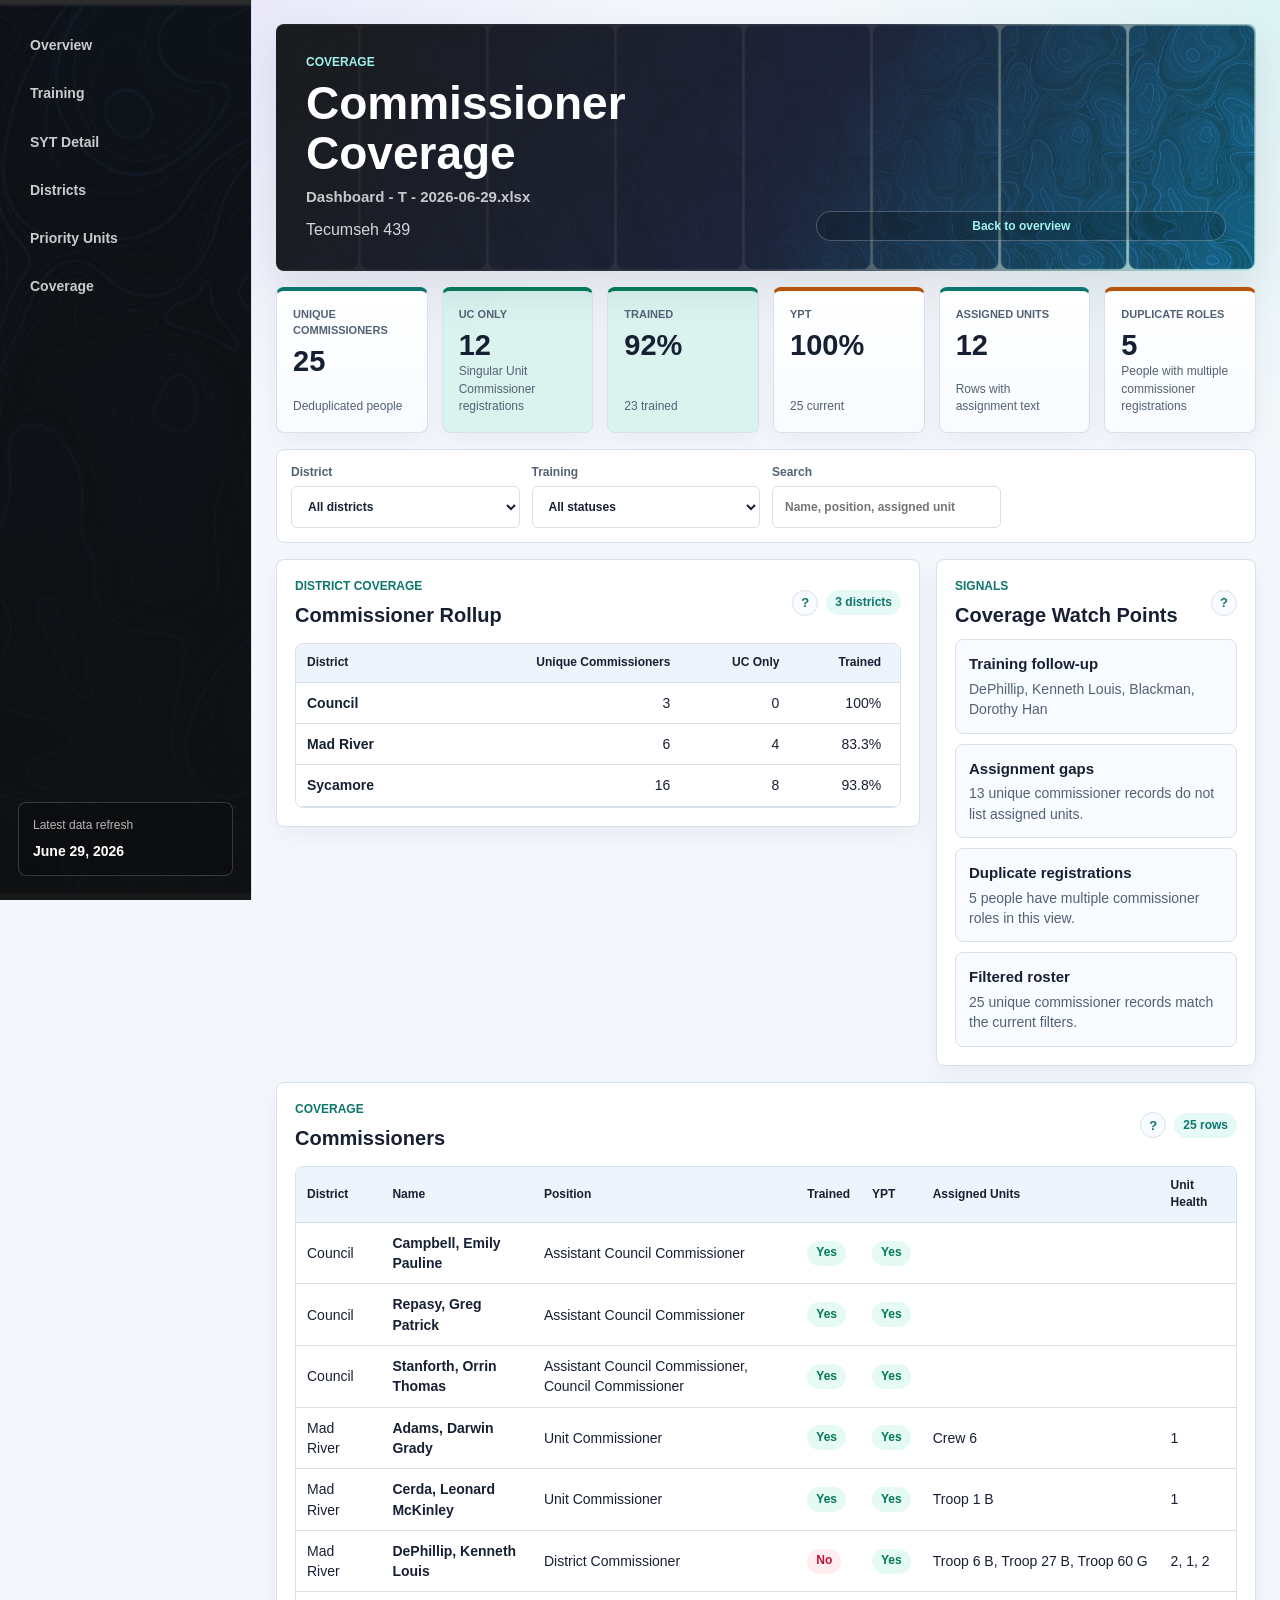
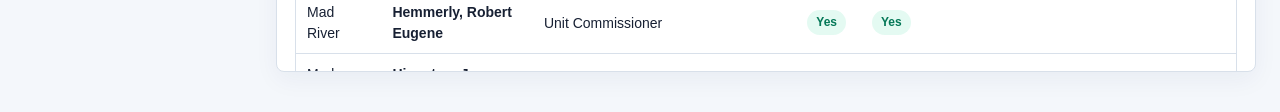
==== commissioners.html @ 86b10237 "Publish Tecumseh 439 dashboard snapshot" ====
<!doctype html>
<html lang="en">
<head>
  <meta charset="utf-8">
  <meta name="viewport" content="width=device-width, initial-scale=1">
  <title>Tecumseh 439 - Commissioner Coverage</title>
  <link rel="stylesheet" href="assets/dashboard.css">
</head>
<body>
  <div class="app-shell">
    <aside class="sidebar" aria-label="Council detail navigation">
      <nav>
        <a href="index.html">Overview</a>
        <a href="training.html">Training</a>
        <a href="syt.html">SYT Detail</a>
        <a href="membership.html">Districts</a>
        <a href="unit-metrics.html">Priority Units</a>
        <a href="commissioners.html">Coverage</a>
      </nav>
      <div class="sidebar-note">
        <span>Latest data refresh</span>
        <strong>June 29, 2026</strong>
      </div>
    </aside>
    <main>
      <header class="hero">
        <div>
          <p class="eyebrow">Coverage</p>
          <h1>Commissioner Coverage <span class="title-data-date">Dashboard - T - 2026-06-29.xlsx</span></h1>
          <p class="lede">Tecumseh 439</p>
        </div>
        <div class="hero-actions">
          <a class="detail-link hero-link" href="index.html">Back to overview</a>
        </div>
      </header>
      
      <section class="kpi-grid" id="coverageKpis" aria-label="Commissioner coverage metrics"></section>
      <section class="detail-toolbar" aria-label="Commissioner filters">
        <label class="control"><span>District</span><select id="districtSelect"></select></label>
        <label class="control"><span>Training</span><select id="trainedSelect"><option value="">All statuses</option><option value="yes">Trained</option><option value="no">Not trained</option></select></label>
        <label class="control search"><span>Search</span><input id="searchInput" type="search" placeholder="Name, position, assigned unit" autocomplete="off" autocapitalize="none" spellcheck="false"></label>
      </section>
      <section class="dashboard-grid">
        <section class="panel wide"><div class="panel-head"><div><p class="section-kicker">District coverage</p><h2>Commissioner Rollup</h2></div><div class="panel-actions"><span class="help-tip" tabindex="0" aria-label="Rollup groups deduplicated commissioner people by district. UC Only counts people registered only as Unit Commissioners, excluding ADC/DC or other duplicate-role registrations."><span aria-hidden="true">?</span><span class="help-bubble">Rollup groups deduplicated commissioner people by district. UC Only counts people registered only as Unit Commissioners, excluding ADC/DC or other duplicate-role registrations.</span></span><span class="count-pill" id="districtCount"></span></div></div><div class="table-wrap short"><table><thead><tr><th>District</th><th class="num">Unique Commissioners</th><th class="num">UC Only</th><th class="num">Trained</th><th class="num">YPT</th><th class="num">Assigned Units Listed</th></tr></thead><tbody id="rollupRows"></tbody></table></div></section>
        <section class="panel"><div class="panel-head compact"><div><p class="section-kicker">Signals</p><h2>Coverage Watch Points</h2></div><div class="panel-actions"><span class="help-tip" tabindex="0" aria-label="Highlights commissioner training and assignment gaps in the filtered coverage roster."><span aria-hidden="true">?</span><span class="help-bubble">Highlights commissioner training and assignment gaps in the filtered coverage roster.</span></span></div></div><div class="signal-list" id="signals"></div></section>
      </section>
      <section class="panel detail-table"><div class="panel-head"><div><p class="section-kicker">Coverage</p><h2>Commissioners</h2></div><div class="panel-actions"><span class="help-tip" tabindex="0" aria-label="Detail roster for commissioner coverage. Each row is one unique person; multiple commissioner registrations are combined into the Position field and flagged in Duplicate Roles."><span aria-hidden="true">?</span><span class="help-bubble">Detail roster for commissioner coverage. Each row is one unique person; multiple commissioner registrations are combined into the Position field and flagged in Duplicate Roles.</span></span><span class="count-pill" id="rowCount"></span></div></div><div class="table-wrap"><table><thead><tr><th>District</th><th>Name</th><th>Position</th><th>Trained</th><th>YPT</th><th>Assigned Units</th><th>Unit Health</th></tr></thead><tbody id="commissionerRows"></tbody></table></div></section>
    
    </main>
  </div>
  <script>window.COUNCIL_DATA = {"name":"Tecumseh 439","slug":"tecumseh-439","folder":"/Users/petersargent/Library/CloudStorage/GoogleDrive-peter@imetpetersargent.com/Shared drives/Other Council Metric Reports/Tecumseh 439","source":"/Users/petersargent/Library/CloudStorage/GoogleDrive-peter@imetpetersargent.com/Shared drives/Other Council Metric Reports/Tecumseh 439/Dashboard - T - 2026-06-29.xlsx","source_name":"Dashboard - T - 2026-06-29.xlsx","source_mtime":"2026-06-28T20:41:40","council":{"units":65.0,"members":1057.0,"last_year_members":1411.0,"yoy_delta":-354.0,"at_risk_units":43,"healthy_units":5,"commissioners":25,"unit_commissioners_only":12,"duplicate_commissioner_registrations":5,"yoy_pct":-0.2508858965272856,"at_risk_rate":0.6615384615384615,"healthy_rate":0.07692307692307693,"avg_metric":1.9230769230769231,"training_pct":0.5059760956175299,"syt_pct":0.9969691501548814,"status_counts":{"Needs Attention":2}},"districts":[{"district":"Mad River","district_label":"Mad River 01","units":29.0,"members":330.0,"last_year_members":459.0,"yoy_delta":-129.0,"yoy_pct":-0.28104575163398693,"year_end_2025":389.0,"year_end_delta":-59.0,"year_end_pct":-0.15167095115681234,"syt_pct":0.9939577039274925,"pin_pct":0.896551724137931,"district_chair":"Thomas Gates","district_commissioner":"Kenneth DePhillip","field_exec":null,"avg_metric":1.4482758620689655,"metric_0_2_rate":0.23,"metric_3_rate":0.06,"metric_4_5_rate":0.0,"ul_cc_trained_rate":0.10344827586206896,"small_unit_rate":0.3448275862068966,"membership_yoy_growth_rate":0.4482758620689655,"rank_advancement_rate":0.4827586206896552,"outdoor_rate":0.06896551724137931,"retention_rate":0.41793103448275865,"packs":11.0,"pack_connect_pct":0.5455,"troops":15.0,"troop_connect_pct":0.4,"not_renewed_pct":0.10339999999999999,"commissioner_trained_pct":0.8332999999999999,"training_pct":0.47147147147147145,"direct_contact_training_pct":0.3783783783783784,"at_risk_units":23,"healthy_units":0,"at_risk_rate":0.7931034482758621,"healthy_rate":0.0,"status":"Needs Attention"},{"district":"Sycamore","district_label":"Sycamore 02","units":36.0,"members":727.0,"last_year_members":952.0,"yoy_delta":-225.0,"yoy_pct":-0.23634453781512604,"year_end_2025":821.0,"year_end_delta":-94.0,"year_end_pct":-0.11449451887941535,"syt_pct":0.9983361064891847,"pin_pct":0.9166666666666666,"district_chair":"Connor Thompson","district_commissioner":"Hunter Marks","field_exec":null,"avg_metric":2.3055555555555554,"metric_0_2_rate":0.2,"metric_3_rate":0.11,"metric_4_5_rate":0.05,"ul_cc_trained_rate":0.3333333333333333,"small_unit_rate":0.5,"membership_yoy_growth_rate":0.5277777777777778,"rank_advancement_rate":0.7222222222222222,"outdoor_rate":0.2222222222222222,"retention_rate":0.5622222222222222,"packs":15.0,"pack_connect_pct":0.4667,"troops":19.0,"troop_connect_pct":0.4211,"not_renewed_pct":0.0,"commissioner_trained_pct":0.9444,"training_pct":0.506514657980456,"direct_contact_training_pct":0.357487922705314,"at_risk_units":20,"healthy_units":5,"at_risk_rate":0.5555555555555556,"healthy_rate":0.1388888888888889,"status":"Needs Attention"}],"training":{"available":true,"dive":{"available":true,"council":{"district":"Tecumseh","district_label":"Tecumseh","all_scouters_pct":0.5059760956175299,"direct_contact_pct":0.36477987421383645,"all_scouters_count":null,"direct_contact_count":null},"districts":[{"district":"Mad River","district_label":"Mad River 01","all_scouters_pct":0.47147147147147145,"direct_contact_pct":0.3783783783783784,"all_scouters_count":null,"direct_contact_count":null},{"district":"Sycamore","district_label":"Sycamore 02","all_scouters_pct":0.506514657980456,"direct_contact_pct":0.357487922705314,"all_scouters_count":null,"direct_contact_count":null}],"direct_contact_honor_roll":[{"district":"Sycamore","unit":"Troop 234 G"}],"all_scouters_honor_roll":[],"no_baloo_packs":[{"district":"Mad River","unit":"Pack 16 F"},{"district":"Mad River","unit":"Pack 20 F"},{"district":"Mad River","unit":"Pack 49 F"},{"district":"Mad River","unit":"Pack 360 F"},{"district":"Sycamore","unit":"Pack 42 F"},{"district":"Sycamore","unit":"Pack 45 B"},{"district":"Sycamore","unit":"Pack 141 F"}]},"people":{"available":true,"total":1004,"trained":508,"trained_pct":0.5059760956175299,"direct_contact":318,"direct_contact_trained":116,"direct_contact_trained_pct":0.36477987421383645,"districts":[{"district":"Mad River","total":333,"trained":157,"trained_pct":0.47147147147147145,"direct_contact":111,"direct_contact_trained":42,"direct_contact_trained_pct":0.3783783783783784},{"district":"Sycamore","total":614,"trained":311,"trained_pct":0.506514657980456,"direct_contact":207,"direct_contact_trained":74,"direct_contact_trained_pct":0.357487922705314},{"district":"Council","total":57,"trained":40,"trained_pct":0.7017543859649122,"direct_contact":0,"direct_contact_trained":0,"direct_contact_trained_pct":null}],"rows":[{"district":"Council","unit":"","unit_type":"","name":"Arehart, Brian James","position":"Council Executive Board Member","trained":true,"direct_contact":false,"mandatory_codes":"","classroom_codes":"","online_codes":"","syt_expires":"2026-05-31T00:00:00","hazardous_weather_expires":null,"baloo_expires":null},{"district":"Council","unit":"","unit_type":"","name":"Ashbeck, Angela Marie","position":"Council Executive Board Member","trained":true,"direct_contact":false,"mandatory_codes":"","classroom_codes":"","online_codes":"","syt_expires":"2026-06-23T00:00:00","hazardous_weather_expires":null,"baloo_expires":null},{"district":"Council","unit":"","unit_type":"","name":"Blackman, Dorothy Han","position":"Council Executive Board Member","trained":false,"direct_contact":false,"mandatory_codes":"","classroom_codes":"H91","online_codes":"SCO_1000, SCO_1002, SCO_16001, SCO_16002, SCO_16003, SCO_16004, SCO_16005, SCO_16006, SCO_16007, SCO_16008, SCO_16009","syt_expires":"2026-05-31T00:00:00","hazardous_weather_expires":null,"baloo_expires":null},{"district":"Council","unit":"","unit_type":"","name":"Campbell, Emily Pauline","position":"Assistant Council Commissioner","trained":true,"direct_contact":false,"mandatory_codes":"","classroom_codes":"","online_codes":"","syt_expires":"2026-05-31T00:00:00","hazardous_weather_expires":null,"baloo_expires":null},{"district":"Council","unit":"","unit_type":"","name":"Carroll, Steven Scott","position":"Council Executive Board Member","trained":true,"direct_contact":false,"mandatory_codes":"","classroom_codes":"","online_codes":"","syt_expires":"2026-05-31T00:00:00","hazardous_weather_expires":null,"baloo_expires":null},{"district":"Council","unit":"","unit_type":"","name":"Crothers, Michael Alan","position":"Council Executive Board Member","trained":true,"direct_contact":false,"mandatory_codes":"","classroom_codes":"","online_codes":"","syt_expires":"2026-08-23T00:00:00","hazardous_weather_expires":null,"baloo_expires":null},{"district":"Council","unit":"","unit_type":"","name":"Davis, Bartley J","position":"Council Executive Board Member","trained":true,"direct_contact":false,"mandatory_codes":"","classroom_codes":"","online_codes":"","syt_expires":"2026-11-16T00:00:00","hazardous_weather_expires":null,"baloo_expires":null},{"district":"Council","unit":"","unit_type":"","name":"Davis, Bartley J","position":"Council Vice-President","trained":false,"direct_contact":false,"mandatory_codes":"SCO_1264","classroom_codes":"H109","online_codes":"SCO_1000, SCO_1002, SCO_16001, SCO_16002, SCO_16003, SCO_16004, SCO_16005, SCO_16006, SCO_16007, SCO_16008, SCO_16009, SCO_16010, SCO_16011","syt_expires":"2026-11-16T00:00:00","hazardous_weather_expires":null,"baloo_expires":null},{"district":"Council","unit":"","unit_type":"","name":"Free, Gregory Allen","position":"Council Executive Board Member","trained":true,"direct_contact":false,"mandatory_codes":"","classroom_codes":"","online_codes":"","syt_expires":"2026-09-12T00:00:00","hazardous_weather_expires":null,"baloo_expires":null},{"district":"Council","unit":"","unit_type":"","name":"Gates, Thomas Byron","position":"Council Executive Board Member","trained":false,"direct_contact":false,"mandatory_codes":"","classroom_codes":"H91","online_codes":"SCO_1000, SCO_1002, SCO_16001, SCO_16002, SCO_16003, SCO_16004, SCO_16005, SCO_16006, SCO_16007, SCO_16008, SCO_16009","syt_expires":"2027-02-20T00:00:00","hazardous_weather_expires":null,"baloo_expires":null},{"district":"Council","unit":"","unit_type":"","name":"Gorby, Rebecca Lynn","position":"Council Executive Board Member","trained":true,"direct_contact":false,"mandatory_codes":"","classroom_codes":"","online_codes":"","syt_expires":"2026-10-11T00:00:00","hazardous_weather_expires":null,"baloo_expires":null},{"district":"Council","unit":"","unit_type":"","name":"Gorby, Rebecca Lynn","position":"Council Vice-President","trained":false,"direct_contact":false,"mandatory_codes":"SCO_1264","classroom_codes":"H109","online_codes":"SCO_16002, SCO_16003, SCO_16004, SCO_16005, SCO_16006, SCO_16007, SCO_16008, SCO_16009, SCO_16010, SCO_16011","syt_expires":"2026-10-11T00:00:00","hazardous_weather_expires":null,"baloo_expires":null},{"district":"Council","unit":"","unit_type":"","name":"Gump, Jody ","position":"Council Treasurer","trained":true,"direct_contact":false,"mandatory_codes":"","classroom_codes":"","online_codes":"","syt_expires":"2026-05-22T00:00:00","hazardous_weather_expires":null,"baloo_expires":null},{"district":"Council","unit":"","unit_type":"","name":"Gump, Jody ","position":"Council Executive Board Member","trained":true,"direct_contact":false,"mandatory_codes":"","classroom_codes":"","online_codes":"","syt_expires":"2026-05-22T00:00:00","hazardous_weather_expires":null,"baloo_expires":null},{"district":"Council","unit":"","unit_type":"","name":"Harkins, Daniel Conger","position":"Council Executive Board Member","trained":true,"direct_contact":false,"mandatory_codes":"","classroom_codes":"","online_codes":"","syt_expires":"2026-05-31T00:00:00","hazardous_weather_expires":null,"baloo_expires":null},{"district":"Council","unit":"","unit_type":"","name":"Harkins, Daniel Conger","position":"Council Vice-President","trained":true,"direct_contact":false,"mandatory_codes":"","classroom_codes":"","online_codes":"","syt_expires":"2026-05-31T00:00:00","hazardous_weather_expires":null,"baloo_expires":null},{"district":"Council","unit":"","unit_type":"","name":"Justice, Todd Lyn","position":"Council Executive Board Member","trained":true,"direct_contact":false,"mandatory_codes":"","classroom_codes":"","online_codes":"","syt_expires":"2026-05-31T00:00:00","hazardous_weather_expires":null,"baloo_expires":null},{"district":"Council","unit":"","unit_type":"","name":"Justice, Todd Lyn","position":"Council Vice-President","trained":false,"direct_contact":false,"mandatory_codes":"SCO_1264","classroom_codes":"H109","online_codes":"SCO_16010, SCO_16011","syt_expires":"2026-05-31T00:00:00","hazardous_weather_expires":null,"baloo_expires":null},{"district":"Council","unit":"","unit_type":"","name":"Kampman, Kevin Kenney","position":"Council Executive Board Member","trained":true,"direct_contact":false,"mandatory_codes":"","classroom_codes":"","online_codes":"","syt_expires":"2026-11-04T00:00:00","hazardous_weather_expires":null,"baloo_expires":null},{"district":"Council","unit":"","unit_type":"","name":"Kirkpatrick, Daniel Robert","position":"Council Executive Board Member","trained":true,"direct_contact":false,"mandatory_codes":"","classroom_codes":"","online_codes":"","syt_expires":"2027-01-28T00:00:00","hazardous_weather_expires":null,"baloo_expires":null},{"district":"Council","unit":"","unit_type":"","name":"Knepp, Kevin Mitchell","position":"Council Executive Board Member","trained":true,"direct_contact":false,"mandatory_codes":"","classroom_codes":"","online_codes":"","syt_expires":"2026-11-22T00:00:00","hazardous_weather_expires":null,"baloo_expires":null},{"district":"Council","unit":"","unit_type":"","name":"Knepp, Kevin Mitchell","position":"Council Vice-President","trained":false,"direct_contact":false,"mandatory_codes":"SCO_1264","classroom_codes":"H109","online_codes":"SCO_16008, SCO_16009, SCO_16010, SCO_16011","syt_expires":"2026-11-22T00:00:00","hazardous_weather_expires":null,"baloo_expires":null},{"district":"Council","unit":"","unit_type":"","name":"Kraus, Mark A","position":"Council Executive Board Member","trained":false,"direct_contact":false,"mandatory_codes":"","classroom_codes":"H91","online_codes":"SCO_1000, SCO_1002, SCO_16001, SCO_16002, SCO_16003, SCO_16004, SCO_16005, SCO_16006, SCO_16007, SCO_16008, SCO_16009","syt_expires":"2026-11-13T00:00:00","hazardous_weather_expires":null,"baloo_expires":null},{"district":"Council","unit":"","unit_type":"","name":"Kreckman, James Andrew","position":"Council Executive Board Member","trained":true,"direct_contact":false,"mandatory_codes":"","classroom_codes":"","online_codes":"","syt_expires":"2026-10-22T00:00:00","hazardous_weather_expires":null,"baloo_expires":null},{"district":"Council","unit":"","unit_type":"","name":"Kreckman, James Andrew","position":"Council President","trained":false,"direct_contact":false,"mandatory_codes":"SCO_1264","classroom_codes":"H109","online_codes":"SCO_16001, SCO_16003, SCO_16004, SCO_16006, SCO_16007, SCO_16008, SCO_16009, SCO_16010, SCO_16011","syt_expires":"2026-10-22T00:00:00","hazardous_weather_expires":null,"baloo_expires":null},{"district":"Council","unit":"","unit_type":"","name":"Kuntz, Matthew David","position":"Council Executive Board Member","trained":true,"direct_contact":false,"mandatory_codes":"","classroom_codes":"","online_codes":"","syt_expires":"2026-03-20T00:00:00","hazardous_weather_expires":null,"baloo_expires":null},{"district":"Council","unit":"","unit_type":"","name":"Levy, David Arthur","position":"Council Executive Board Member","trained":true,"direct_contact":false,"mandatory_codes":"","classroom_codes":"","online_codes":"","syt_expires":"2026-10-09T00:00:00","hazardous_weather_expires":null,"baloo_expires":null},{"district":"Council","unit":"","unit_type":"","name":"Lutz, Jennifer ","position":"Council Executive Board Member","trained":true,"direct_contact":false,"mandatory_codes":"","classroom_codes":"","online_codes":"","syt_expires":"2026-05-31T00:00:00","hazardous_weather_expires":null,"baloo_expires":null},{"district":"Council","unit":"","unit_type":"","name":"Marks, Hunter ","position":"Assistant Council Commissioner","trained":true,"direct_contact":false,"mandatory_codes":"","classroom_codes":"","online_codes":"","syt_expires":"2026-05-31T00:00:00","hazardous_weather_expires":null,"baloo_expires":null},{"district":"Council","unit":"","unit_type":"","name":"McCallister, Ernest Brian","position":"Council Executive Board Member","trained":true,"direct_contact":false,"mandatory_codes":"","classroom_codes":"","online_codes":"","syt_expires":"2026-09-03T00:00:00","hazardous_weather_expires":null,"baloo_expires":null},{"district":"Council","unit":"","unit_type":"","name":"McCallister, Ernest Brian","position":"Council Vice-President","trained":false,"direct_contact":false,"mandatory_codes":"SCO_1264","classroom_codes":"H109","online_codes":"SCO_1000, SCO_1002, SCO_16001, SCO_16002, SCO_16003, SCO_16004, SCO_16005, SCO_16006, SCO_16007, SCO_16008, SCO_16009, SCO_16010, SCO_16011","syt_expires":"2026-09-03T00:00:00","hazardous_weather_expires":null,"baloo_expires":null},{"district":"Council","unit":"","unit_type":"","name":"McClelland, James Richard","position":"Council Executive Board Member","trained":true,"direct_contact":false,"mandatory_codes":"","classroom_codes":"","online_codes":"","syt_expires":"2026-05-31T00:00:00","hazardous_weather_expires":null,"baloo_expires":null},{"district":"Council","unit":"","unit_type":"","name":"Moore, Andrew Lee","position":"Council Executive Board Member","trained":false,"direct_contact":false,"mandatory_codes":"","classroom_codes":"H91","online_codes":"SCO_1002, SCO_16001, SCO_16002, SCO_16003, SCO_16004, SCO_16005, SCO_16006, SCO_16007, SCO_16008, SCO_16009","syt_expires":"2026-09-27T00:00:00","hazardous_weather_expires":null,"baloo_expires":null},{"district":"Council","unit":"","unit_type":"","name":"Moore, Andrew Lee","position":"Council Vice-President","trained":false,"direct_contact":false,"mandatory_codes":"SCO_1264","classroom_codes":"H109","online_codes":"SCO_1002, SCO_16001, SCO_16002, SCO_16003, SCO_16004, SCO_16005, SCO_16006, SCO_16007, SCO_16008, SCO_16009, SCO_16010, SCO_16011","syt_expires":"2026-09-27T00:00:00","hazardous_weather_expires":null,"baloo_expires":null},{"district":"Council","unit":"","unit_type":"","name":"Peck, Matthew Joel","position":"Council Executive Board Member","trained":false,"direct_contact":false,"mandatory_codes":"","classroom_codes":"H91","online_codes":"SCO_1000, SCO_1002, SCO_16001, SCO_16002, SCO_16003, SCO_16004, SCO_16005, SCO_16006, SCO_16007, SCO_16008, SCO_16009","syt_expires":"2026-10-15T00:00:00","hazardous_weather_expires":null,"baloo_expires":null},{"district":"Council","unit":"","unit_type":"","name":"Perez, David Charles","position":"Council Executive Board Member","trained":true,"direct_contact":false,"mandatory_codes":"","classroom_codes":"","online_codes":"","syt_expires":"2026-06-25T00:00:00","hazardous_weather_expires":null,"baloo_expires":null},{"district":"Council","unit":"","unit_type":"","name":"Perez, David Charles","position":"Council Vice-President","trained":true,"direct_contact":false,"mandatory_codes":"","classroom_codes":"","online_codes":"","syt_expires":"2026-06-25T00:00:00","hazardous_weather_expires":null,"baloo_expires":null},{"district":"Council","unit":"","unit_type":"","name":"Phillips, Bradley A","position":"Council Executive Board Member","trained":true,"direct_contact":false,"mandatory_codes":"","classroom_codes":"","online_codes":"","syt_expires":"2026-11-14T00:00:00","hazardous_weather_expires":null,"baloo_expires":null},{"district":"Council","unit":"","unit_type":"","name":"Phillips, Bradley A","position":"Council Vice-President","trained":false,"direct_contact":false,"mandatory_codes":"SCO_1264","classroom_codes":"H109","online_codes":"SCO_16010, SCO_16011","syt_expires":"2026-11-14T00:00:00","hazardous_weather_expires":null,"baloo_expires":null},{"district":"Council","unit":"","unit_type":"","name":"Price, Patrick Edwin","position":"Council Executive Board Member","trained":true,"direct_contact":false,"mandatory_codes":"","classroom_codes":"","online_codes":"","syt_expires":"2026-11-20T00:00:00","hazardous_weather_expires":null,"baloo_expires":null},{"district":"Council","unit":"","unit_type":"","name":"Repasy, Greg Patrick","position":"Council Executive Board Member","trained":true,"direct_contact":false,"mandatory_codes":"","classroom_codes":"","online_codes":"","syt_expires":"2026-11-18T00:00:00","hazardous_weather_expires":null,"baloo_expires":null},{"district":"Council","unit":"","unit_type":"","name":"Repasy, Greg Patrick","position":"Assistant Council Commissioner","trained":true,"direct_contact":false,"mandatory_codes":"","classroom_codes":"","online_codes":"","syt_expires":"2026-11-18T00:00:00","hazardous_weather_expires":null,"baloo_expires":null},{"district":"Council","unit":"","unit_type":"","name":"Rodman, Donald ","position":"Council Executive Board Member","trained":false,"direct_contact":false,"mandatory_codes":"","classroom_codes":"H91","online_codes":"SCO_1000, SCO_1002, SCO_16001, SCO_16002, SCO_16003, SCO_16004, SCO_16005, SCO_16006, SCO_16007, SCO_16008, SCO_16009","syt_expires":"2026-11-20T00:00:00","hazardous_weather_expires":null,"baloo_expires":null},{"district":"Council","unit":"","unit_type":"","name":"Rosenbaum, Kent R","position":"Council Executive Board Member","trained":true,"direct_contact":false,"mandatory_codes":"","classroom_codes":"","online_codes":"","syt_expires":"2026-08-18T00:00:00","hazardous_weather_expires":null,"baloo_expires":null},{"district":"Council","unit":"","unit_type":"","name":"Sandy, Raleigh A","position":"Council Executive Board Member","trained":true,"direct_contact":false,"mandatory_codes":"","classroom_codes":"","online_codes":"","syt_expires":"2026-11-08T00:00:00","hazardous_weather_expires":null,"baloo_expires":null},{"district":"Council","unit":"","unit_type":"","name":"Smilek, John M","position":"Council Executive Board Member","trained":true,"direct_contact":false,"mandatory_codes":"","classroom_codes":"","online_codes":"","syt_expires":"2026-05-31T00:00:00","hazardous_weather_expires":null,"baloo_expires":null},{"district":"Council","unit":"","unit_type":"","name":"Smith, Jeffrey Scott","position":"Council Executive Board Member","trained":true,"direct_contact":false,"mandatory_codes":"","classroom_codes":"","online_codes":"","syt_expires":"2026-10-22T00:00:00","hazardous_weather_expires":null,"baloo_expires":null},{"district":"Council","unit":"","unit_type":"","name":"Spray, Elwin L","position":"Assistant Council Commissioner","trained":true,"direct_contact":false,"mandatory_codes":"","classroom_codes":"","online_codes":"","syt_expires":"2026-05-31T00:00:00","hazardous_weather_expires":null,"baloo_expires":null},{"district":"Council","unit":"","unit_type":"","name":"Spray, Elwin L","position":"Council Executive Board Member","trained":true,"direct_contact":false,"mandatory_codes":"","classroom_codes":"","online_codes":"","syt_expires":"2026-05-31T00:00:00","hazardous_weather_expires":null,"baloo_expires":null},{"district":"Council","unit":"","unit_type":"","name":"Stanforth, Orrin Thomas","position":"Assistant Council Commissioner","trained":true,"direct_contact":false,"mandatory_codes":"","classroom_codes":"","online_codes":"","syt_expires":"2026-05-31T00:00:00","hazardous_weather_expires":null,"baloo_expires":null},{"district":"Council","unit":"","unit_type":"","name":"Stanforth, Orrin Thomas","position":"Council Commissioner","trained":true,"direct_contact":false,"mandatory_codes":"","classroom_codes":"","online_codes":"","syt_expires":"2026-05-31T00:00:00","hazardous_weather_expires":null,"baloo_expires":null},{"district":"Council","unit":"","unit_type":"","name":"Stanforth, Orrin Thomas","position":"Council Executive Board Member","trained":true,"direct_contact":false,"mandatory_codes":"","classroom_codes":"","online_codes":"","syt_expires":"2026-05-31T00:00:00","hazardous_weather_expires":null,"baloo_expires":null},{"district":"Council","unit":"","unit_type":"","name":"Thompson, Bethann ","position":"Council Executive Board Member","trained":true,"direct_contact":false,"mandatory_codes":"","classroom_codes":"","online_codes":"","syt_expires":"2026-10-07T00:00:00","hazardous_weather_expires":null,"baloo_expires":null},{"district":"Council","unit":"","unit_type":"","name":"Thompson, Connor Louis","position":"Council Executive Board Member","trained":false,"direct_contact":false,"mandatory_codes":"","classroom_codes":"H91","online_codes":"SCO_16007, SCO_16008, SCO_16009","syt_expires":"2026-12-31T00:00:00","hazardous_weather_expires":null,"baloo_expires":null},{"district":"Council","unit":"","unit_type":"","name":"Warren, Scott ","position":"Council Vice-President","trained":false,"direct_contact":false,"mandatory_codes":"SCO_1264","classroom_codes":"H109","online_codes":"SCO_1000, SCO_1002, SCO_16001, SCO_16002, SCO_16003, SCO_16004, SCO_16005, SCO_16006, SCO_16007, SCO_16008, SCO_16009, SCO_16010, SCO_16011","syt_expires":"2026-05-31T00:00:00","hazardous_weather_expires":null,"baloo_expires":null},{"district":"Council","unit":"","unit_type":"","name":"Warren, Scott ","position":"Council Executive Board Member","trained":false,"direct_contact":false,"mandatory_codes":"","classroom_codes":"H91","online_codes":"SCO_1000, SCO_1002, SCO_16001, SCO_16002, SCO_16003, SCO_16004, SCO_16005, SCO_16006, SCO_16007, SCO_16008, SCO_16009","syt_expires":"2026-05-31T00:00:00","hazardous_weather_expires":null,"baloo_expires":null},{"district":"Council","unit":"","unit_type":"","name":"Wolfarth, William Curtis","position":"Council Executive Board Member","trained":true,"direct_contact":false,"mandatory_codes":"","classroom_codes":"","online_codes":"","syt_expires":"2026-07-31T00:00:00","hazardous_weather_expires":null,"baloo_expires":null},{"district":"Mad River","unit":"","unit_type":"","name":"Adams, Courtney Renee","position":"Merit Badge Counselor","trained":false,"direct_contact":false,"mandatory_codes":"","classroom_codes":"D76","online_codes":"SCO_471, SCO_472, SCO_474, SCO_486","syt_expires":"2026-05-31T00:00:00","hazardous_weather_expires":null,"baloo_expires":null},{"district":"Mad River","unit":"","unit_type":"","name":"Adams, Darwin Grady","position":"District Member-at-Large","trained":true,"direct_contact":false,"mandatory_codes":"","classroom_codes":"","online_codes":"","syt_expires":"2026-08-27T00:00:00","hazardous_weather_expires":null,"baloo_expires":null},{"district":"Mad River","unit":"","unit_type":"","name":"Adams, Darwin Grady","position":"Merit Badge Counselor","trained":true,"direct_contact":false,"mandatory_codes":"","classroom_codes":"","online_codes":"","syt_expires":"2026-08-27T00:00:00","hazardous_weather_expires":null,"baloo_expires":null},{"district":"Mad River","unit":"","unit_type":"","name":"Adams, Darwin Grady","position":"Unit Commissioner","trained":true,"direct_contact":false,"mandatory_codes":"","classroom_codes":"","online_codes":"","syt_expires":"2026-08-27T00:00:00","hazardous_weather_expires":null,"baloo_expires":null},{"district":"Mad River","unit":"","unit_type":"","name":"Adkins, Kim Siegfried","position":"Merit Badge Counselor","trained":false,"direct_contact":false,"mandatory_codes":"","classroom_codes":"D76","online_codes":"SCO_471, SCO_472, SCO_474, SCO_486","syt_expires":"2026-05-31T00:00:00","hazardous_weather_expires":null,"baloo_expires":null},{"district":"Mad River","unit":"","unit_type":"","name":"Allen, Andrew Timothy","position":"District Member-at-Large","trained":false,"direct_contact":false,"mandatory_codes":"","classroom_codes":"","online_codes":"SCO_1000, SCO_1002, SCO_1004, SCO_1005, SCO_1006, SCO_1007, SCO_11012, SCO_11013, SCO_11016, SCO_11017, SCO_11059, SCO_1109, SCO_11105, SCO_11106, SCO_11107, SCO_11108, SCO_1264, SCO_1502, SCO_1503, SCO_1504, SCO_1505, SCO_1508, SCO_1509, SCO_1510, SCO_607","syt_expires":"2026-12-28T00:00:00","hazardous_weather_expires":null,"baloo_expires":null},{"district":"Mad River","unit":"","unit_type":"","name":"Allen, Bonnie Mae","position":"District Member-at-Large","trained":true,"direct_contact":false,"mandatory_codes":"","classroom_codes":"","online_codes":"","syt_expires":"2026-11-10T00:00:00","hazardous_weather_expires":null,"baloo_expires":null},{"district":"Mad River","unit":"","unit_type":"","name":"Beasley, Rebecca Rose","position":"Merit Badge Counselor","trained":true,"direct_contact":false,"mandatory_codes":"","classroom_codes":"","online_codes":"","syt_expires":"2026-06-07T00:00:00","hazardous_weather_expires":null,"baloo_expires":null},{"district":"Mad River","unit":"","unit_type":"","name":"Blake, William Joseph","position":"Merit Badge Counselor","trained":true,"direct_contact":false,"mandatory_codes":"","classroom_codes":"","online_codes":"","syt_expires":"2026-09-19T00:00:00","hazardous_weather_expires":null,"baloo_expires":null},{"district":"Mad River","unit":"","unit_type":"","name":"Brown, Anthony David","position":"District Member-at-Large","trained":false,"direct_contact":false,"mandatory_codes":"","classroom_codes":"","online_codes":"SCO_1005, SCO_1006, SCO_1007, SCO_11012, SCO_11013, SCO_11016, SCO_11017, SCO_11059, SCO_1109, SCO_11105, SCO_11106, SCO_11107, SCO_11108, SCO_1264, SCO_1502, SCO_1503, SCO_1504, SCO_1505, SCO_1508, SCO_1509, SCO_607","syt_expires":"2026-05-31T00:00:00","hazardous_weather_expires":null,"baloo_expires":null},{"district":"Mad River","unit":"","unit_type":"","name":"Cerda, Leonard McKinley","position":"Merit Badge Counselor","trained":true,"direct_contact":false,"mandatory_codes":"","classroom_codes":"","online_codes":"","syt_expires":"2026-05-31T00:00:00","hazardous_weather_expires":null,"baloo_expires":null},{"district":"Mad River","unit":"","unit_type":"","name":"Cerda, Leonard McKinley","position":"Unit Commissioner","trained":true,"direct_contact":false,"mandatory_codes":"","classroom_codes":"","online_codes":"","syt_expires":"2026-05-31T00:00:00","hazardous_weather_expires":null,"baloo_expires":null},{"district":"Mad River","unit":"","unit_type":"","name":"Clippinger, Heather ","position":"Merit Badge Counselor","trained":true,"direct_contact":false,"mandatory_codes":"","classroom_codes":"","online_codes":"","syt_expires":"2026-11-15T00:00:00","hazardous_weather_expires":null,"baloo_expires":null},{"district":"Mad River","unit":"","unit_type":"","name":"Clippinger, Stephen Grandville","position":"Merit Badge Counselor","trained":true,"direct_contact":false,"mandatory_codes":"","classroom_codes":"","online_codes":"","syt_expires":"2026-11-15T00:00:00","hazardous_weather_expires":null,"baloo_expires":null},{"district":"Mad River","unit":"","unit_type":"","name":"Corwin, Donald Leslie","position":"Merit Badge Counselor","trained":true,"direct_contact":false,"mandatory_codes":"","classroom_codes":"","online_codes":"","syt_expires":"2026-07-07T00:00:00","hazardous_weather_expires":null,"baloo_expires":null},{"district":"Mad River","unit":"","unit_type":"","name":"Day, Eric Lee","position":"Merit Badge Counselor","trained":false,"direct_contact":false,"mandatory_codes":"","classroom_codes":"D76","online_codes":"SCO_471, SCO_472, SCO_474, SCO_486","syt_expires":"2026-11-23T00:00:00","hazardous_weather_expires":null,"baloo_expires":null},{"district":"Mad River","unit":"","unit_type":"","name":"DePhillip, Kenneth Louis","position":"District Commissioner","trained":false,"direct_contact":false,"mandatory_codes":"","classroom_codes":"D18","online_codes":"","syt_expires":"2026-09-01T00:00:00","hazardous_weather_expires":null,"baloo_expires":null},{"district":"Mad River","unit":"","unit_type":"","name":"DePhillip, Kenneth Louis","position":"District Member-at-Large","trained":false,"direct_contact":false,"mandatory_codes":"","classroom_codes":"","online_codes":"SCO_11012, SCO_11013, SCO_11016, SCO_11017, SCO_11059, SCO_1109, SCO_11105, SCO_11106, SCO_11107, SCO_11108, SCO_1264, SCO_1502, SCO_1503, SCO_1504, SCO_1505, SCO_1508, SCO_1509, SCO_1510","syt_expires":"2026-09-01T00:00:00","hazardous_weather_expires":null,"baloo_expires":null},{"district":"Mad River","unit":"","unit_type":"","name":"Downing, Andrea Dawn","position":"Merit Badge Counselor","trained":true,"direct_contact":false,"mandatory_codes":"","classroom_codes":"","online_codes":"","syt_expires":"2026-05-31T00:00:00","hazardous_weather_expires":null,"baloo_expires":null},{"district":"Mad River","unit":"","unit_type":"","name":"Downing, Todd Douglas","position":"Merit Badge Counselor","trained":true,"direct_contact":false,"mandatory_codes":"","classroom_codes":"","online_codes":"","syt_expires":"2026-05-31T00:00:00","hazardous_weather_expires":null,"baloo_expires":null},{"district":"Mad River","unit":"","unit_type":"","name":"Eggleston, Jeffrey Albert","position":"District Member-at-Large","trained":false,"direct_contact":false,"mandatory_codes":"","classroom_codes":"","online_codes":"SCO_1000, SCO_1002, SCO_1004, SCO_1005, SCO_1006, SCO_1007, SCO_11012, SCO_11013, SCO_11016, SCO_11017, SCO_11059, SCO_1109, SCO_11105, SCO_11106, SCO_11107, SCO_11108, SCO_1264, SCO_1502, SCO_1503, SCO_1504, SCO_1505, SCO_1508, SCO_1509, SCO_1510, SCO_607","syt_expires":"2026-05-31T00:00:00","hazardous_weather_expires":null,"baloo_expires":null},{"district":"Mad River","unit":"","unit_type":"","name":"Free, Gregory Allen","position":"Merit Badge Counselor","trained":false,"direct_contact":false,"mandatory_codes":"","classroom_codes":"D76","online_codes":"SCO_471, SCO_472, SCO_474","syt_expires":"2026-09-12T00:00:00","hazardous_weather_expires":null,"baloo_expires":null},{"district":"Mad River","unit":"","unit_type":"","name":"Free, Traci Ann","position":"District Member-at-Large","trained":false,"direct_contact":false,"mandatory_codes":"","classroom_codes":"","online_codes":"SCO_1004, SCO_1005, SCO_1006, SCO_1007, SCO_11012, SCO_11013, SCO_11016, SCO_11017, SCO_11059, SCO_1109, SCO_11105, SCO_11106, SCO_11107, SCO_11108, SCO_1264, SCO_1502, SCO_1503, SCO_1504, SCO_1505, SCO_1508, SCO_1509, SCO_1510, SCO_607","syt_expires":"2026-05-31T00:00:00","hazardous_weather_expires":null,"baloo_expires":null},{"district":"Mad River","unit":"","unit_type":"","name":"Gates, Thomas Byron","position":"District Chair","trained":false,"direct_contact":false,"mandatory_codes":"","classroom_codes":"D61","online_codes":"SCO_1000, SCO_1002, SCO_1004, SCO_1005, SCO_1006, SCO_1007, SCO_11012, SCO_11013, SCO_11016, SCO_11017, SCO_11053, SCO_11056, SCO_1109, SCO_11100, SCO_1264, SCO_1500, SCO_1501, SCO_1502, SCO_1503, SCO_1504, SCO_1505, SCO_1506, SCO_1507, SCO_1508, SCO_607","syt_expires":"2027-02-20T00:00:00","hazardous_weather_expires":null,"baloo_expires":null},{"district":"Mad River","unit":"","unit_type":"","name":"Gray, Matthew Zane","position":"Merit Badge Counselor","trained":true,"direct_contact":false,"mandatory_codes":"","classroom_codes":"","online_codes":"","syt_expires":"2026-08-18T00:00:00","hazardous_weather_expires":null,"baloo_expires":null},{"district":"Mad River","unit":"","unit_type":"","name":"Hemmerly, Robert Eugene","position":"Unit Commissioner","trained":true,"direct_contact":false,"mandatory_codes":"","classroom_codes":"","online_codes":"","syt_expires":"2026-05-31T00:00:00","hazardous_weather_expires":null,"baloo_expires":null},{"district":"Mad River","unit":"","unit_type":"","name":"Hemmerly, Robert Eugene","position":"District Member-at-Large","trained":true,"direct_contact":false,"mandatory_codes":"","classroom_codes":"","online_codes":"","syt_expires":"2026-05-31T00:00:00","hazardous_weather_expires":null,"baloo_expires":null},{"district":"Mad River","unit":"","unit_type":"","name":"Hemmerly, Robert Eugene","position":"Merit Badge Counselor","trained":true,"direct_contact":false,"mandatory_codes":"","classroom_codes":"","online_codes":"","syt_expires":"2026-05-31T00:00:00","hazardous_weather_expires":null,"baloo_expires":null},{"district":"Mad River","unit":"","unit_type":"","name":"Hingston, Daniel Edmond","position":"Merit Badge Counselor","trained":true,"direct_contact":false,"mandatory_codes":"","classroom_codes":"","online_codes":"","syt_expires":"2026-10-05T00:00:00","hazardous_weather_expires":null,"baloo_expires":null},{"district":"Mad River","unit":"","unit_type":"","name":"Hingston, Joy Gabrielle","position":"Merit Badge Counselor","trained":true,"direct_contact":false,"mandatory_codes":"","classroom_codes":"","online_codes":"","syt_expires":"2026-05-31T00:00:00","hazardous_weather_expires":null,"baloo_expires":null},{"district":"Mad River","unit":"","unit_type":"","name":"Hingston, Joy Gabrielle","position":"Unit Commissioner","trained":true,"direct_contact":false,"mandatory_codes":"","classroom_codes":"","online_codes":"","syt_expires":"2026-05-31T00:00:00","hazardous_weather_expires":null,"baloo_expires":null},{"district":"Mad River","unit":"","unit_type":"","name":"Honefanger, Jefferson G","position":"Merit Badge Counselor","trained":true,"direct_contact":false,"mandatory_codes":"","classroom_codes":"","online_codes":"","syt_expires":"2026-05-31T00:00:00","hazardous_weather_expires":null,"baloo_expires":null},{"district":"Mad River","unit":"","unit_type":"","name":"Howerton, Jacklyn J","position":"District Member-at-Large","trained":false,"direct_contact":false,"mandatory_codes":"","classroom_codes":"","online_codes":"SCO_1000, SCO_1002, SCO_1004, SCO_1005, SCO_1006, SCO_1007, SCO_11012, SCO_11013, SCO_11016, SCO_11017, SCO_11059, SCO_1109, SCO_11106, SCO_11107, SCO_11108, SCO_1264, SCO_1502, SCO_1503, SCO_1504, SCO_1505, SCO_1508, SCO_1509, SCO_1510, SCO_607","syt_expires":"2026-04-09T00:00:00","hazardous_weather_expires":null,"baloo_expires":null},{"district":"Mad River","unit":"","unit_type":"","name":"Irvin, David Jonathan","position":"Merit Badge Counselor","trained":true,"direct_contact":false,"mandatory_codes":"","classroom_codes":"","online_codes":"","syt_expires":"2026-05-31T00:00:00","hazardous_weather_expires":null,"baloo_expires":null},{"district":"Mad River","unit":"","unit_type":"","name":"Johnson, Anna M","position":"District Member-at-Large","trained":true,"direct_contact":false,"mandatory_codes":"","classroom_codes":"","online_codes":"","syt_expires":"2026-11-06T00:00:00","hazardous_weather_expires":null,"baloo_expires":null},{"district":"Mad River","unit":"","unit_type":"","name":"Johnson, Arthur T","position":"District Member-at-Large","trained":true,"direct_contact":false,"mandatory_codes":"","classroom_codes":"","online_codes":"","syt_expires":"2026-11-06T00:00:00","hazardous_weather_expires":null,"baloo_expires":null},{"district":"Mad River","unit":"","unit_type":"","name":"Johnson, Deborah Lynn","position":"Merit Badge Counselor","trained":false,"direct_contact":false,"mandatory_codes":"","classroom_codes":"D76","online_codes":"SCO_471, SCO_486","syt_expires":"2026-10-31T00:00:00","hazardous_weather_expires":null,"baloo_expires":null},{"district":"Mad River","unit":"","unit_type":"","name":"Kampman, Kevin Kenney","position":"Merit Badge Counselor","trained":true,"direct_contact":false,"mandatory_codes":"","classroom_codes":"","online_codes":"","syt_expires":"2026-11-04T00:00:00","hazardous_weather_expires":null,"baloo_expires":null},{"district":"Mad River","unit":"","unit_type":"","name":"Loeffler, Floyd Norman","position":"Merit Badge Counselor","trained":true,"direct_contact":false,"mandatory_codes":"","classroom_codes":"","online_codes":"","syt_expires":"2026-09-30T00:00:00","hazardous_weather_expires":null,"baloo_expires":null},{"district":"Mad River","unit":"","unit_type":"","name":"Loeffler, Floyd Norman","position":"District Member-at-Large","trained":false,"direct_contact":false,"mandatory_codes":"","classroom_codes":"","online_codes":"SCO_1000, SCO_1002, SCO_1004, SCO_1005, SCO_1006, SCO_1007, SCO_11012, SCO_11013, SCO_11016, SCO_11017, SCO_11059, SCO_1109, SCO_11105, SCO_11106, SCO_11107, SCO_11108, SCO_1264, SCO_1502, SCO_1503, SCO_1504, SCO_1505, SCO_1508, SCO_1509, SCO_1510, SCO_607","syt_expires":"2026-09-30T00:00:00","hazardous_weather_expires":null,"baloo_expires":null},{"district":"Mad River","unit":"","unit_type":"","name":"Lutz, Jennifer ","position":"Merit Badge Counselor","trained":true,"direct_contact":false,"mandatory_codes":"","classroom_codes":"","online_codes":"","syt_expires":"2026-05-31T00:00:00","hazardous_weather_expires":null,"baloo_expires":null},{"district":"Mad River","unit":"","unit_type":"","name":"MacKinney, Kathryn Elizabeth","position":"District Member-at-Large","trained":false,"direct_contact":false,"mandatory_codes":"","classroom_codes":"","online_codes":"SCO_1000, SCO_1002, SCO_1004, SCO_1005, SCO_1006, SCO_1007, SCO_11012, SCO_11013, SCO_11016, SCO_11017, SCO_11059, SCO_1109, SCO_11105, SCO_11106, SCO_11107, SCO_11108, SCO_1264, SCO_1502, SCO_1503, SCO_1504, SCO_1505, SCO_1508, SCO_1509, SCO_1510, SCO_607","syt_expires":"2026-05-31T00:00:00","hazardous_weather_expires":null,"baloo_expires":null},{"district":"Mad River","unit":"","unit_type":"","name":"McClelland, Matthew Cole","position":"Merit Badge Counselor","trained":false,"direct_contact":false,"mandatory_codes":"","classroom_codes":"D76","online_codes":"SCO_471, SCO_472, SCO_474, SCO_486","syt_expires":"2026-12-16T00:00:00","hazardous_weather_expires":null,"baloo_expires":null},{"district":"Mad River","unit":"","unit_type":"","name":"Newton, Renee Danielle","position":"Merit Badge Counselor","trained":true,"direct_contact":false,"mandatory_codes":"","classroom_codes":"","online_codes":"","syt_expires":"2026-05-31T00:00:00","hazardous_weather_expires":null,"baloo_expires":null},{"district":"Mad River","unit":"","unit_type":"","name":"Otto, Charles Arthur","position":"Merit Badge Counselor","trained":true,"direct_contact":false,"mandatory_codes":"","classroom_codes":"","online_codes":"","syt_expires":"2026-05-31T00:00:00","hazardous_weather_expires":null,"baloo_expires":null},{"district":"Mad River","unit":"","unit_type":"","name":"Overholser, Paul Kenneth","position":"Merit Badge Counselor","trained":true,"direct_contact":false,"mandatory_codes":"","classroom_codes":"","online_codes":"","syt_expires":"2026-05-31T00:00:00","hazardous_weather_expires":null,"baloo_expires":null},{"district":"Mad River","unit":"","unit_type":"","name":"Powell, Cameron Charles","position":"Merit Badge Counselor","trained":true,"direct_contact":false,"mandatory_codes":"","classroom_codes":"","online_codes":"","syt_expires":"2026-05-31T00:00:00","hazardous_weather_expires":null,"baloo_expires":null},{"district":"Mad River","unit":"","unit_type":"","name":"Richardson, Mark Alan","position":"Merit Badge Counselor","trained":true,"direct_contact":false,"mandatory_codes":"","classroom_codes":"","online_codes":"","syt_expires":"2027-02-17T00:00:00","hazardous_weather_expires":null,"baloo_expires":null},{"district":"Mad River","unit":"","unit_type":"","name":"Riley, Kelly Ann","position":"Merit Badge Counselor","trained":true,"direct_contact":false,"mandatory_codes":"","classroom_codes":"","online_codes":"","syt_expires":"2026-05-31T00:00:00","hazardous_weather_expires":null,"baloo_expires":null},{"district":"Mad River","unit":"","unit_type":"","name":"Schreiber, Janet M","position":"Merit Badge Counselor","trained":true,"direct_contact":false,"mandatory_codes":"","classroom_codes":"","online_codes":"","syt_expires":"2026-05-31T00:00:00","hazardous_weather_expires":null,"baloo_expires":null},{"district":"Mad River","unit":"","unit_type":"","name":"Stanforth, Megan Ann","position":"Roundtable Commissioner","trained":true,"direct_contact":false,"mandatory_codes":"","classroom_codes":"","online_codes":"","syt_expires":"2026-05-31T00:00:00","hazardous_weather_expires":null,"baloo_expires":null},{"district":"Mad River","unit":"","unit_type":"","name":"Stanforth, Megan Ann","position":"Merit Badge Counselor","trained":false,"direct_contact":false,"mandatory_codes":"","classroom_codes":"D76","online_codes":"SCO_486","syt_expires":"2026-05-31T00:00:00","hazardous_weather_expires":null,"baloo_expires":null},{"district":"Mad River","unit":"","unit_type":"","name":"Stanforth, Orrin Thomas","position":"Merit Badge Counselor","trained":true,"direct_contact":false,"mandatory_codes":"","classroom_codes":"","online_codes":"","syt_expires":"2026-05-31T00:00:00","hazardous_weather_expires":null,"baloo_expires":null},{"district":"Mad River","unit":"","unit_type":"","name":"Stanforth, Orrin Thomas","position":"District Member-at-Large","trained":true,"direct_contact":false,"mandatory_codes":"","classroom_codes":"","online_codes":"","syt_expires":"2026-05-31T00:00:00","hazardous_weather_expires":null,"baloo_expires":null},{"district":"Mad River","unit":"","unit_type":"","name":"Swank, Sara Eileen","position":"Merit Badge Counselor","trained":true,"direct_contact":false,"mandatory_codes":"","classroom_codes":"","online_codes":"","syt_expires":"2026-04-24T00:00:00","hazardous_weather_expires":null,"baloo_expires":null},{"district":"Mad River","unit":"","unit_type":"","name":"Swartzentruber, Bryan ","position":"Merit Badge Counselor","trained":true,"direct_contact":false,"mandatory_codes":"","classroom_codes":"","online_codes":"","syt_expires":"2026-05-31T00:00:00","hazardous_weather_expires":null,"baloo_expires":null},{"district":"Mad River","unit":"","unit_type":"","name":"Wolfarth, William Curtis","position":"District Member-at-Large","trained":false,"direct_contact":false,"mandatory_codes":"","classroom_codes":"","online_codes":"SCO_1000, SCO_1002, SCO_1004, SCO_1005, SCO_1006, SCO_1007, SCO_11012, SCO_11013, SCO_11016, SCO_11017, SCO_11059, SCO_1109, SCO_11105, SCO_11106, SCO_11107, SCO_11108, SCO_1264, SCO_1502, SCO_1503, SCO_1504, SCO_1505, SCO_1508, SCO_1509, SCO_1510, SCO_607","syt_expires":"2026-07-31T00:00:00","hazardous_weather_expires":null,"baloo_expires":null},{"district":"Mad River","unit":"","unit_type":"","name":"Wolfe, Spencer Joseph","position":"District Member-at-Large","trained":false,"direct_contact":false,"mandatory_codes":"","classroom_codes":"","online_codes":"SCO_1000, SCO_1002, SCO_1004, SCO_1005, SCO_1006, SCO_1007, SCO_11012, SCO_11013, SCO_11016, SCO_11017, SCO_11059, SCO_1109, SCO_11105, SCO_11106, SCO_11107, SCO_11108, SCO_1264, SCO_1502, SCO_1503, SCO_1504, SCO_1505, SCO_1508, SCO_1509, SCO_1510, SCO_607","syt_expires":"2026-05-31T00:00:00","hazardous_weather_expires":null,"baloo_expires":null},{"district":"Mad River","unit":"","unit_type":"","name":"Woolf, Brien D","position":"Merit Badge Counselor","trained":true,"direct_contact":false,"mandatory_codes":"","classroom_codes":"","online_codes":"","syt_expires":"2026-05-31T00:00:00","hazardous_weather_expires":null,"baloo_expires":null},{"district":"Mad River","unit":"Crew 6","unit_type":"Crew","name":"Armlovich, Joel A","position":"Chartered Organization Rep.","trained":true,"direct_contact":false,"mandatory_codes":"","classroom_codes":"","online_codes":"","syt_expires":"2026-05-31T00:00:00","hazardous_weather_expires":null,"baloo_expires":null},{"district":"Mad River","unit":"Crew 6","unit_type":"Crew","name":"Clippinger, Barbara Ann","position":"Venturing Crew Assoc. Advisor","trained":false,"direct_contact":true,"mandatory_codes":"SCO_800","classroom_codes":"","online_codes":"SCO_101, SCO_102, SCO_103, SCO_104, SCO_105, SCO_107, SCO_108, SCO_109, SCO_110, SCO_111, SCO_112, SCO_113, SCO_114","syt_expires":"2026-05-31T00:00:00","hazardous_weather_expires":"SCO_800","baloo_expires":null},{"district":"Mad River","unit":"Crew 6","unit_type":"Crew","name":"Clippinger, Heather ","position":"Committee Member","trained":true,"direct_contact":false,"mandatory_codes":"","classroom_codes":"","online_codes":"","syt_expires":"2026-11-15T00:00:00","hazardous_weather_expires":null,"baloo_expires":null},{"district":"Mad River","unit":"Crew 6","unit_type":"Crew","name":"Clippinger, James G","position":"Committee Chair","trained":true,"direct_contact":false,"mandatory_codes":"","classroom_codes":"","online_codes":"","syt_expires":"2026-07-08T00:00:00","hazardous_weather_expires":null,"baloo_expires":null},{"district":"Mad River","unit":"Crew 6","unit_type":"Crew","name":"Clippinger, Jeffrey G","position":"Venturing Crew Assoc. Advisor","trained":false,"direct_contact":true,"mandatory_codes":"SCO_800","classroom_codes":"","online_codes":"SCO_101, SCO_102, SCO_103, SCO_104, SCO_105, SCO_107, SCO_108, SCO_109, SCO_110, SCO_111, SCO_112, SCO_113, SCO_114","syt_expires":"2026-05-31T00:00:00","hazardous_weather_expires":"SCO_800","baloo_expires":null},{"district":"Mad River","unit":"Crew 6","unit_type":"Crew","name":"Clippinger, Kim M","position":"Committee Member","trained":true,"direct_contact":false,"mandatory_codes":"","classroom_codes":"","online_codes":"","syt_expires":"2026-05-31T00:00:00","hazardous_weather_expires":null,"baloo_expires":null},{"district":"Mad River","unit":"Crew 6","unit_type":"Crew","name":"Clippinger, Wendy Anne","position":"Venturing Crew Assoc. Advisor","trained":true,"direct_contact":true,"mandatory_codes":"","classroom_codes":"","online_codes":"","syt_expires":"2026-07-15T00:00:00","hazardous_weather_expires":"2027-07-15T00:00:00","baloo_expires":null},{"district":"Mad River","unit":"Crew 6","unit_type":"Crew","name":"Goodman, Jessica Ann","position":"Venturing Crew Advisor","trained":true,"direct_contact":true,"mandatory_codes":"","classroom_codes":"","online_codes":"","syt_expires":"2026-05-31T00:00:00","hazardous_weather_expires":"2027-04-24T00:00:00","baloo_expires":null},{"district":"Mad River","unit":"Crew 444","unit_type":"Crew","name":"Armstrong, Leontine Elizabeth","position":"Committee Chair","trained":true,"direct_contact":false,"mandatory_codes":"","classroom_codes":"","online_codes":"","syt_expires":"2026-05-31T00:00:00","hazardous_weather_expires":null,"baloo_expires":null},{"district":"Mad River","unit":"Crew 444","unit_type":"Crew","name":"Farrell, Amy E","position":"Venturing Crew Advisor","trained":false,"direct_contact":true,"mandatory_codes":"SCO_800","classroom_codes":"P21","online_codes":"SCO_101, SCO_102, SCO_103, SCO_104, SCO_105, SCO_107, SCO_108, SCO_109, SCO_110, SCO_111, SCO_112, SCO_113, SCO_114","syt_expires":"2026-05-31T00:00:00","hazardous_weather_expires":"2026-01-25T00:00:00","baloo_expires":null},{"district":"Mad River","unit":"Crew 444","unit_type":"Crew","name":"Farrell, Riley Jordan","position":"Venturing Crew Assoc. Advisor","trained":false,"direct_contact":true,"mandatory_codes":"SCO_800","classroom_codes":"P21","online_codes":"SCO_101, SCO_102, SCO_103, SCO_104, SCO_105, SCO_107, SCO_108, SCO_109, SCO_110, SCO_111, SCO_112, SCO_113, SCO_114","syt_expires":"2026-04-08T00:00:00","hazardous_weather_expires":"SCO_800","baloo_expires":null},{"district":"Mad River","unit":"Crew 444","unit_type":"Crew","name":"Glaze, Lori Elaine","position":"Committee Member","trained":false,"direct_contact":false,"mandatory_codes":"","classroom_codes":"WS12","online_codes":"SCO_101, SCO_102, SCO_103, SCO_104, SCO_105, SCO_107, SCO_108, SCO_109, SCO_110, SCO_111, SCO_112, SCO_113, SCO_114","syt_expires":"2026-05-31T00:00:00","hazardous_weather_expires":null,"baloo_expires":null},{"district":"Mad River","unit":"Crew 444","unit_type":"Crew","name":"Mohr, Jeffrey Jon","position":"Council Unit Representative","trained":false,"direct_contact":false,"mandatory_codes":"","classroom_codes":"D72","online_codes":"SCO_267, SCO_268, SCO_269, SCO_270","syt_expires":"2026-05-31T00:00:00","hazardous_weather_expires":null,"baloo_expires":null},{"district":"Mad River","unit":"Crew 444","unit_type":"Crew","name":"Wiles, Daniel Elias","position":"Committee Member","trained":false,"direct_contact":false,"mandatory_codes":"","classroom_codes":"WS12","online_codes":"SCO_101, SCO_102, SCO_103, SCO_104, SCO_105, SCO_107, SCO_108, SCO_109, SCO_110, SCO_111, SCO_112, SCO_113, SCO_114","syt_expires":"2026-10-25T00:00:00","hazardous_weather_expires":null,"baloo_expires":null},{"district":"Mad River","unit":"Pack 11 F","unit_type":"Pack","name":"Agudelo, Jayfrey ","position":"Den Leader","trained":false,"direct_contact":true,"mandatory_codes":"","classroom_codes":"C42","online_codes":"SCO_450, SCO_451, SCO_452, SCO_453, SCO_454, SCO_455, SCO_456, SCO_457, SCO_460, SCO_461, SCO_462, SCO_463, SCO_464, SCO_465, SCO_466","syt_expires":"2026-05-31T00:00:00","hazardous_weather_expires":"2028-02-02T00:00:00","baloo_expires":null},{"district":"Mad River","unit":"Pack 11 F","unit_type":"Pack","name":"Brown, Anthony David","position":"Committee Chair","trained":false,"direct_contact":false,"mandatory_codes":"","classroom_codes":"C60","online_codes":"SCO_450, SCO_451, SCO_453, SCO_454, SCO_459, SCO_460, SCO_461, SCO_462, SCO_463, SCO_465, SCO_466, SCO_467, SCO_468, SCO_469","syt_expires":"2026-05-31T00:00:00","hazardous_weather_expires":null,"baloo_expires":null},{"district":"Mad River","unit":"Pack 11 F","unit_type":"Pack","name":"Brown, Mindy Rene","position":"Den Leader","trained":false,"direct_contact":true,"mandatory_codes":"","classroom_codes":"C42","online_codes":"SCO_450, SCO_451, SCO_452, SCO_453, SCO_454, SCO_455, SCO_456, SCO_457, SCO_460, SCO_461, SCO_464, SCO_465, SCO_466","syt_expires":"2026-05-31T00:00:00","hazardous_weather_expires":"2027-05-01T00:00:00","baloo_expires":null},{"district":"Mad River","unit":"Pack 11 F","unit_type":"Pack","name":"Fuehrer, Emily Jane Lockwood","position":"Committee Member","trained":true,"direct_contact":false,"mandatory_codes":"","classroom_codes":"","online_codes":"","syt_expires":"2026-05-31T00:00:00","hazardous_weather_expires":null,"baloo_expires":"Yes"},{"district":"Mad River","unit":"Pack 11 F","unit_type":"Pack","name":"Huffman, Amber Moraine","position":"Den Leader","trained":false,"direct_contact":true,"mandatory_codes":"SCO_800","classroom_codes":"C42","online_codes":"SCO_450, SCO_451, SCO_452, SCO_453, SCO_454, SCO_455, SCO_456, SCO_457, SCO_460, SCO_461, SCO_462, SCO_463, SCO_464, SCO_465, SCO_466","syt_expires":"2026-05-31T00:00:00","hazardous_weather_expires":"SCO_800","baloo_expires":null},{"district":"Mad River","unit":"Pack 11 F","unit_type":"Pack","name":"Leib, Kaitlin ","position":"Cubmaster","trained":true,"direct_contact":true,"mandatory_codes":"","classroom_codes":"","online_codes":"","syt_expires":"2026-05-31T00:00:00","hazardous_weather_expires":"2027-05-07T00:00:00","baloo_expires":null},{"district":"Mad River","unit":"Pack 11 F","unit_type":"Pack","name":"Meyer, Mikeal Thomas","position":"Committee Member","trained":true,"direct_contact":false,"mandatory_codes":"","classroom_codes":"","online_codes":"","syt_expires":"2026-05-31T00:00:00","hazardous_weather_expires":null,"baloo_expires":"Yes"},{"district":"Mad River","unit":"Pack 11 F","unit_type":"Pack","name":"Mullen, Christie Lynn","position":"Den Leader","trained":false,"direct_contact":true,"mandatory_codes":"","classroom_codes":"C42","online_codes":"SCO_450, SCO_451, SCO_452, SCO_453, SCO_454, SCO_455, SCO_456, SCO_457, SCO_460, SCO_461, SCO_462, SCO_463, SCO_464, SCO_465, SCO_466","syt_expires":"2026-05-31T00:00:00","hazardous_weather_expires":"2027-08-24T00:00:00","baloo_expires":null},{"district":"Mad River","unit":"Pack 11 F","unit_type":"Pack","name":"Stanforth, Megan Ann","position":"Committee Member","trained":true,"direct_contact":false,"mandatory_codes":"","classroom_codes":"","online_codes":"","syt_expires":"2026-05-31T00:00:00","hazardous_weather_expires":null,"baloo_expires":null},{"district":"Mad River","unit":"Pack 11 F","unit_type":"Pack","name":"Stanforth, Orrin Thomas","position":"New Member Coordinator","trained":false,"direct_contact":false,"mandatory_codes":"","classroom_codes":"","online_codes":"SCO_535, SCO_536","syt_expires":"2026-05-31T00:00:00","hazardous_weather_expires":null,"baloo_expires":null},{"district":"Mad River","unit":"Pack 11 F","unit_type":"Pack","name":"Wagner, Stephanie ","position":"Den Leader","trained":false,"direct_contact":true,"mandatory_codes":"","classroom_codes":"C42","online_codes":"SCO_450, SCO_451, SCO_452, SCO_453, SCO_454, SCO_455, SCO_456, SCO_457, SCO_460, SCO_461, SCO_462, SCO_463, SCO_464, SCO_465, SCO_466","syt_expires":"2026-05-31T00:00:00","hazardous_weather_expires":"2027-10-30T00:00:00","baloo_expires":null},{"district":"Mad River","unit":"Pack 16 F","unit_type":"Pack","name":"Carpenter, Charles William","position":"Chartered Organization Rep.","trained":true,"direct_contact":false,"mandatory_codes":"","classroom_codes":"","online_codes":"","syt_expires":"2026-05-31T00:00:00","hazardous_weather_expires":null,"baloo_expires":null},{"district":"Mad River","unit":"Pack 16 F","unit_type":"Pack","name":"Carpenter, Charles William","position":"Committee Member","trained":false,"direct_contact":false,"mandatory_codes":"","classroom_codes":"C60","online_codes":"SCO_450, SCO_451, SCO_454, SCO_459, SCO_460, SCO_461, SCO_462, SCO_463, SCO_466","syt_expires":"2026-05-31T00:00:00","hazardous_weather_expires":null,"baloo_expires":null},{"district":"Mad River","unit":"Pack 16 F","unit_type":"Pack","name":"Freeman, Dustin Heath","position":"Cubmaster","trained":true,"direct_contact":true,"mandatory_codes":"","classroom_codes":"","online_codes":"","syt_expires":"2026-05-31T00:00:00","hazardous_weather_expires":"2027-07-25T00:00:00","baloo_expires":null},{"district":"Mad River","unit":"Pack 16 F","unit_type":"Pack","name":"Heidel, Cheyenne Nicole","position":"Den Leader","trained":false,"direct_contact":true,"mandatory_codes":"","classroom_codes":"C42","online_codes":"SCO_462, SCO_463, SCO_464, SCO_465, SCO_466","syt_expires":"2026-10-06T00:00:00","hazardous_weather_expires":"2028-01-26T00:00:00","baloo_expires":null},{"district":"Mad River","unit":"Pack 20 F","unit_type":"Pack","name":"Brodbeck, Thomas Michael","position":"Chartered Organization Rep.","trained":true,"direct_contact":false,"mandatory_codes":"","classroom_codes":"","online_codes":"","syt_expires":"2026-05-31T00:00:00","hazardous_weather_expires":null,"baloo_expires":null},{"district":"Mad River","unit":"Pack 20 F","unit_type":"Pack","name":"Goodman, Jessica Ann","position":"Den Leader","trained":false,"direct_contact":true,"mandatory_codes":"","classroom_codes":"C42","online_codes":"SCO_450, SCO_451, SCO_452, SCO_453, SCO_454, SCO_455, SCO_456, SCO_457, SCO_460, SCO_461, SCO_462, SCO_463, SCO_464, SCO_465, SCO_466","syt_expires":"2026-05-31T00:00:00","hazardous_weather_expires":"2027-04-24T00:00:00","baloo_expires":null},{"district":"Mad River","unit":"Pack 20 F","unit_type":"Pack","name":"Hopkins, Bradley Douglas","position":"Committee Member","trained":false,"direct_contact":false,"mandatory_codes":"","classroom_codes":"C60","online_codes":"SCO_450, SCO_451, SCO_454, SCO_459, SCO_460, SCO_461, SCO_462, SCO_463, SCO_466","syt_expires":"2026-05-31T00:00:00","hazardous_weather_expires":null,"baloo_expires":null},{"district":"Mad River","unit":"Pack 20 F","unit_type":"Pack","name":"Howerton, Diana Jean","position":"Committee Chair","trained":false,"direct_contact":false,"mandatory_codes":"","classroom_codes":"C60","online_codes":"SCO_467, SCO_468, SCO_469","syt_expires":"2026-05-31T00:00:00","hazardous_weather_expires":null,"baloo_expires":null},{"district":"Mad River","unit":"Pack 20 F","unit_type":"Pack","name":"Howerton, Jacklyn J","position":"Cubmaster","trained":true,"direct_contact":true,"mandatory_codes":"","classroom_codes":"","online_codes":"","syt_expires":"2026-04-09T00:00:00","hazardous_weather_expires":"2027-11-18T00:00:00","baloo_expires":null},{"district":"Mad River","unit":"Pack 20 F","unit_type":"Pack","name":"Moody, Danielle Nicole","position":"Committee Member","trained":false,"direct_contact":false,"mandatory_codes":"","classroom_codes":"C60","online_codes":"SCO_450, SCO_451, SCO_454, SCO_459, SCO_460, SCO_461, SCO_462, SCO_463, SCO_466","syt_expires":"2026-05-31T00:00:00","hazardous_weather_expires":null,"baloo_expires":null},{"district":"Mad River","unit":"Pack 36 F","unit_type":"Pack","name":"Armstrong, Leontine Elizabeth","position":"Committee Member","trained":true,"direct_contact":false,"mandatory_codes":"","classroom_codes":"","online_codes":"","syt_expires":"2026-05-31T00:00:00","hazardous_weather_expires":null,"baloo_expires":null},{"district":"Mad River","unit":"Pack 36 F","unit_type":"Pack","name":"Caven, Paige ","position":"Committee Member","trained":false,"direct_contact":false,"mandatory_codes":"","classroom_codes":"C60","online_codes":"SCO_450, SCO_451, SCO_454, SCO_459, SCO_460, SCO_461, SCO_462, SCO_463, SCO_466","syt_expires":"2026-05-31T00:00:00","hazardous_weather_expires":null,"baloo_expires":null},{"district":"Mad River","unit":"Pack 36 F","unit_type":"Pack","name":"Cerda, Leonard McKinley","position":"Den Leader","trained":true,"direct_contact":true,"mandatory_codes":"","classroom_codes":"","online_codes":"","syt_expires":"2026-05-31T00:00:00","hazardous_weather_expires":"2027-01-11T00:00:00","baloo_expires":null},{"district":"Mad River","unit":"Pack 36 F","unit_type":"Pack","name":"Crowe, Amanda ","position":"Committee Chair","trained":true,"direct_contact":false,"mandatory_codes":"","classroom_codes":"","online_codes":"","syt_expires":"2026-05-31T00:00:00","hazardous_weather_expires":null,"baloo_expires":null},{"district":"Mad River","unit":"Pack 36 F","unit_type":"Pack","name":"Crowe, Jay Leslie","position":"Assistant Cubmaster","trained":true,"direct_contact":true,"mandatory_codes":"","classroom_codes":"","online_codes":"","syt_expires":"2026-03-28T00:00:00","hazardous_weather_expires":"2027-11-12T00:00:00","baloo_expires":"Yes"},{"district":"Mad River","unit":"Pack 36 F","unit_type":"Pack","name":"Gearhart, Randy Allen","position":"Committee Member","trained":false,"direct_contact":false,"mandatory_codes":"","classroom_codes":"C60","online_codes":"SCO_450, SCO_451, SCO_454, SCO_459, SCO_460, SCO_461, SCO_462, SCO_463, SCO_466","syt_expires":"2026-10-11T00:00:00","hazardous_weather_expires":null,"baloo_expires":null},{"district":"Mad River","unit":"Pack 36 F","unit_type":"Pack","name":"Logan, Jamie ","position":"Committee Member","trained":true,"direct_contact":false,"mandatory_codes":"","classroom_codes":"","online_codes":"","syt_expires":"2026-06-01T00:00:00","hazardous_weather_expires":null,"baloo_expires":null},{"district":"Mad River","unit":"Pack 36 F","unit_type":"Pack","name":"Mohr, Jeffrey Jon","position":"Council Unit Representative","trained":false,"direct_contact":false,"mandatory_codes":"","classroom_codes":"D72","online_codes":"SCO_267, SCO_268, SCO_269, SCO_270","syt_expires":"2026-05-31T00:00:00","hazardous_weather_expires":null,"baloo_expires":null},{"district":"Mad River","unit":"Pack 36 F","unit_type":"Pack","name":"Rickey, Lisa Pasquinelli","position":"Committee Member","trained":false,"direct_contact":false,"mandatory_codes":"","classroom_codes":"C60","online_codes":"SCO_450, SCO_451, SCO_454, SCO_459, SCO_460, SCO_461, SCO_462, SCO_463, SCO_466","syt_expires":"2026-09-08T00:00:00","hazardous_weather_expires":null,"baloo_expires":null},{"district":"Mad River","unit":"Pack 36 F","unit_type":"Pack","name":"Riley, Kelly Ann","position":"Den Leader","trained":true,"direct_contact":true,"mandatory_codes":"","classroom_codes":"","online_codes":"","syt_expires":"2026-05-31T00:00:00","hazardous_weather_expires":"2027-07-19T00:00:00","baloo_expires":"Yes"},{"district":"Mad River","unit":"Pack 36 F","unit_type":"Pack","name":"Spieker, Corinne Renae","position":"Committee Member","trained":true,"direct_contact":false,"mandatory_codes":"","classroom_codes":"","online_codes":"","syt_expires":"2026-02-28T00:00:00","hazardous_weather_expires":null,"baloo_expires":null},{"district":"Mad River","unit":"Pack 36 F","unit_type":"Pack","name":"Spieker, Gregory Michael","position":"Cubmaster","trained":false,"direct_contact":true,"mandatory_codes":"SCO_800","classroom_codes":"C40","online_codes":"","syt_expires":"2026-04-02T00:00:00","hazardous_weather_expires":"2021-05-04T00:00:00","baloo_expires":null},{"district":"Mad River","unit":"Pack 36 F","unit_type":"Pack","name":"Spirk, Jacob Steven","position":"Den Leader","trained":false,"direct_contact":true,"mandatory_codes":"","classroom_codes":"C42","online_codes":"SCO_450, SCO_451, SCO_452, SCO_453, SCO_454, SCO_455, SCO_456, SCO_457, SCO_460, SCO_461, SCO_462, SCO_463, SCO_464, SCO_465, SCO_466","syt_expires":"2026-09-17T00:00:00","hazardous_weather_expires":"2028-01-06T00:00:00","baloo_expires":null},{"district":"Mad River","unit":"Pack 36 F","unit_type":"Pack","name":"Superchi, Jonathan Teel","position":"Den Leader","trained":true,"direct_contact":true,"mandatory_codes":"","classroom_codes":"","online_codes":"","syt_expires":"2026-05-31T00:00:00","hazardous_weather_expires":"2027-10-14T00:00:00","baloo_expires":null},{"district":"Mad River","unit":"Pack 49 F","unit_type":"Pack","name":"Herron, Lawrence ","position":"Committee Member","trained":false,"direct_contact":false,"mandatory_codes":"","classroom_codes":"C60","online_codes":"SCO_450, SCO_451, SCO_454, SCO_459, SCO_460, SCO_461, SCO_462, SCO_463, SCO_466","syt_expires":"2026-11-15T00:00:00","hazardous_weather_expires":null,"baloo_expires":null},{"district":"Mad River","unit":"Pack 49 F","unit_type":"Pack","name":"Morris, Beverly ","position":"Committee Member","trained":false,"direct_contact":false,"mandatory_codes":"","classroom_codes":"C60","online_codes":"SCO_450, SCO_451, SCO_454, SCO_459, SCO_460, SCO_461, SCO_462, SCO_463, SCO_466","syt_expires":"2026-10-13T00:00:00","hazardous_weather_expires":null,"baloo_expires":null},{"district":"Mad River","unit":"Pack 49 F","unit_type":"Pack","name":"Smith, Mark ","position":"Cubmaster","trained":true,"direct_contact":true,"mandatory_codes":"","classroom_codes":"","online_codes":"","syt_expires":"2026-09-21T00:00:00","hazardous_weather_expires":"2027-09-25T00:00:00","baloo_expires":null},{"district":"Mad River","unit":"Pack 49 F","unit_type":"Pack","name":"Stanforth, Megan Ann","position":"Unit Scouter Reserve","trained":true,"direct_contact":false,"mandatory_codes":"","classroom_codes":"","online_codes":"","syt_expires":"2026-05-31T00:00:00","hazardous_weather_expires":null,"baloo_expires":null},{"district":"Mad River","unit":"Pack 49 F","unit_type":"Pack","name":"Stanforth, Orrin Thomas","position":"Den Leader","trained":false,"direct_contact":true,"mandatory_codes":"","classroom_codes":"C42","online_codes":"SCO_452, SCO_455, SCO_456","syt_expires":"2026-05-31T00:00:00","hazardous_weather_expires":"2026-12-12T00:00:00","baloo_expires":null},{"district":"Mad River","unit":"Pack 49 F","unit_type":"Pack","name":"Story, Rebecca ","position":"Committee Member","trained":false,"direct_contact":false,"mandatory_codes":"","classroom_codes":"C60","online_codes":"SCO_459, SCO_460, SCO_461","syt_expires":"2026-10-13T00:00:00","hazardous_weather_expires":null,"baloo_expires":null},{"district":"Mad River","unit":"Pack 87 F","unit_type":"Pack","name":"Clark, Eric M","position":"Chartered Organization Rep.","trained":true,"direct_contact":false,"mandatory_codes":"","classroom_codes":"","online_codes":"","syt_expires":"2027-01-26T00:00:00","hazardous_weather_expires":null,"baloo_expires":"Yes"},{"district":"Mad River","unit":"Pack 87 F","unit_type":"Pack","name":"Johnson, Anna M","position":"Committee Member","trained":true,"direct_contact":false,"mandatory_codes":"","classroom_codes":"","online_codes":"","syt_expires":"2026-11-06T00:00:00","hazardous_weather_expires":null,"baloo_expires":null},{"district":"Mad River","unit":"Pack 87 F","unit_type":"Pack","name":"Johnson, Arthur T","position":"Committee Member","trained":true,"direct_contact":false,"mandatory_codes":"","classroom_codes":"","online_codes":"","syt_expires":"2026-11-06T00:00:00","hazardous_weather_expires":null,"baloo_expires":null},{"district":"Mad River","unit":"Pack 87 F","unit_type":"Pack","name":"Jones, Christopher ","position":"Committee Chair","trained":false,"direct_contact":false,"mandatory_codes":"","classroom_codes":"C60","online_codes":"SCO_450, SCO_451, SCO_453, SCO_454, SCO_459, SCO_460, SCO_461, SCO_462, SCO_463, SCO_465, SCO_466, SCO_467, SCO_468, SCO_469","syt_expires":"2026-04-04T00:00:00","hazardous_weather_expires":null,"baloo_expires":null},{"district":"Mad River","unit":"Pack 94 F","unit_type":"Pack","name":"Friend, Bruce Alan","position":"Committee Chair","trained":true,"direct_contact":false,"mandatory_codes":"","classroom_codes":"","online_codes":"","syt_expires":"2026-12-14T00:00:00","hazardous_weather_expires":null,"baloo_expires":"Yes"},{"district":"Mad River","unit":"Pack 94 F","unit_type":"Pack","name":"Knox, Lorena Marie","position":"Committee Member","trained":false,"direct_contact":false,"mandatory_codes":"","classroom_codes":"C60","online_codes":"SCO_450, SCO_451, SCO_454, SCO_459, SCO_460, SCO_461, SCO_462, SCO_463, SCO_466","syt_expires":"2026-10-19T00:00:00","hazardous_weather_expires":null,"baloo_expires":"Yes"},{"district":"Mad River","unit":"Pack 94 F","unit_type":"Pack","name":"Taylor, Charles M","position":"Cubmaster","trained":false,"direct_contact":true,"mandatory_codes":"SCO_800","classroom_codes":"C40","online_codes":"SCO_450, SCO_451, SCO_453, SCO_454, SCO_457, SCO_458, SCO_460, SCO_461, SCO_462, SCO_463, SCO_465, SCO_466","syt_expires":"2026-05-31T00:00:00","hazardous_weather_expires":"SCO_800","baloo_expires":null},{"district":"Mad River","unit":"Pack 94 F","unit_type":"Pack","name":"VanVoorhis, Diana April","position":"Den Leader","trained":false,"direct_contact":true,"mandatory_codes":"SCO_800","classroom_codes":"C42","online_codes":"SCO_450, SCO_451, SCO_452, SCO_453, SCO_454, SCO_455, SCO_456, SCO_457, SCO_460, SCO_461, SCO_462, SCO_463, SCO_464, SCO_465, SCO_466","syt_expires":"2026-05-31T00:00:00","hazardous_weather_expires":"SCO_800","baloo_expires":null},{"district":"Mad River","unit":"Pack 94 F","unit_type":"Pack","name":"Vermillion, Kaileigh ","position":"Committee Member","trained":false,"direct_contact":false,"mandatory_codes":"","classroom_codes":"C60","online_codes":"SCO_450, SCO_451, SCO_454, SCO_459, SCO_460, SCO_461, SCO_462, SCO_463, SCO_466","syt_expires":"2026-11-23T00:00:00","hazardous_weather_expires":null,"baloo_expires":null},{"district":"Mad River","unit":"Pack 94 F","unit_type":"Pack","name":"Woolf, Brien D","position":"Committee Member","trained":true,"direct_contact":false,"mandatory_codes":"","classroom_codes":"","online_codes":"","syt_expires":"2026-05-31T00:00:00","hazardous_weather_expires":null,"baloo_expires":"Yes"},{"district":"Mad River","unit":"Pack 131 F","unit_type":"Pack","name":"Ambrosio, Amanda ","position":"New Member Coordinator","trained":false,"direct_contact":false,"mandatory_codes":"","classroom_codes":"","online_codes":"SCO_536","syt_expires":"2026-08-28T00:00:00","hazardous_weather_expires":null,"baloo_expires":null},{"district":"Mad River","unit":"Pack 131 F","unit_type":"Pack","name":"Blair, Jacob Aaron","position":"Committee Chair","trained":true,"direct_contact":false,"mandatory_codes":"","classroom_codes":"","online_codes":"","syt_expires":"2026-05-31T00:00:00","hazardous_weather_expires":null,"baloo_expires":null},{"district":"Mad River","unit":"Pack 131 F","unit_type":"Pack","name":"Cardinal, Edward Clinton","position":"Assistant Cubmaster","trained":false,"direct_contact":true,"mandatory_codes":"","classroom_codes":"C40","online_codes":"SCO_458","syt_expires":"2027-01-13T00:00:00","hazardous_weather_expires":"2027-08-04T00:00:00","baloo_expires":null},{"district":"Mad River","unit":"Pack 131 F","unit_type":"Pack","name":"Free, Gregory Allen","position":"Committee Member","trained":true,"direct_contact":false,"mandatory_codes":"","classroom_codes":"","online_codes":"","syt_expires":"2026-09-12T00:00:00","hazardous_weather_expires":null,"baloo_expires":"Yes"},{"district":"Mad River","unit":"Pack 131 F","unit_type":"Pack","name":"Free, Traci Ann","position":"Den Leader","trained":true,"direct_contact":true,"mandatory_codes":"","classroom_codes":"","online_codes":"","syt_expires":"2026-05-31T00:00:00","hazardous_weather_expires":"2027-02-05T00:00:00","baloo_expires":"Yes"},{"district":"Mad River","unit":"Pack 131 F","unit_type":"Pack","name":"Griffin, James Neil","position":"Chartered Organization Rep.","trained":true,"direct_contact":false,"mandatory_codes":"","classroom_codes":"","online_codes":"","syt_expires":"2026-08-30T00:00:00","hazardous_weather_expires":null,"baloo_expires":null},{"district":"Mad River","unit":"Pack 131 F","unit_type":"Pack","name":"Husted, Jessica ","position":"Committee Member","trained":true,"direct_contact":false,"mandatory_codes":"","classroom_codes":"","online_codes":"","syt_expires":"2026-08-15T00:00:00","hazardous_weather_expires":null,"baloo_expires":null},{"district":"Mad River","unit":"Pack 131 F","unit_type":"Pack","name":"Patterson, Ryan T","position":"Den Leader","trained":true,"direct_contact":true,"mandatory_codes":"","classroom_codes":"","online_codes":"","syt_expires":"2026-08-26T00:00:00","hazardous_weather_expires":"2027-10-16T00:00:00","baloo_expires":null},{"district":"Mad River","unit":"Pack 131 F","unit_type":"Pack","name":"Ropp, Courtney ","position":"Den Leader","trained":true,"direct_contact":true,"mandatory_codes":"","classroom_codes":"","online_codes":"","syt_expires":"2026-08-17T00:00:00","hazardous_weather_expires":"2028-01-01T00:00:00","baloo_expires":null},{"district":"Mad River","unit":"Pack 131 F","unit_type":"Pack","name":"Swingle, David-Jeffrey K","position":"Cubmaster","trained":true,"direct_contact":true,"mandatory_codes":"","classroom_codes":"","online_codes":"","syt_expires":"2026-05-31T00:00:00","hazardous_weather_expires":"2027-03-03T00:00:00","baloo_expires":null},{"district":"Mad River","unit":"Pack 131 F","unit_type":"Pack","name":"Tamplin, Zachary ","position":"Den Leader","trained":false,"direct_contact":true,"mandatory_codes":"SCO_800","classroom_codes":"C42","online_codes":"SCO_450, SCO_451, SCO_452, SCO_453, SCO_454, SCO_455, SCO_456, SCO_457, SCO_460, SCO_461, SCO_463, SCO_464, SCO_465, SCO_466","syt_expires":"2026-09-04T00:00:00","hazardous_weather_expires":"SCO_800","baloo_expires":null},{"district":"Mad River","unit":"Pack 220 F","unit_type":"Pack","name":"Eggleston, Jeffrey Albert","position":"Den Leader","trained":true,"direct_contact":true,"mandatory_codes":"","classroom_codes":"","online_codes":"","syt_expires":"2026-05-31T00:00:00","hazardous_weather_expires":"2027-05-01T00:00:00","baloo_expires":"Yes"},{"district":"Mad River","unit":"Pack 220 F","unit_type":"Pack","name":"Gray, Matthew Zane","position":"Committee Member","trained":true,"direct_contact":false,"mandatory_codes":"","classroom_codes":"","online_codes":"","syt_expires":"2026-08-18T00:00:00","hazardous_weather_expires":null,"baloo_expires":"Yes"},{"district":"Mad River","unit":"Pack 220 F","unit_type":"Pack","name":"Handwerker, Joshua Edward","position":"Den Leader","trained":true,"direct_contact":true,"mandatory_codes":"","classroom_codes":"","online_codes":"","syt_expires":"2026-05-31T00:00:00","hazardous_weather_expires":"2027-03-18T00:00:00","baloo_expires":null},{"district":"Mad River","unit":"Pack 220 F","unit_type":"Pack","name":"Ingerman, Dusten John","position":"Asst. Den Leader","trained":false,"direct_contact":true,"mandatory_codes":"SCO_800","classroom_codes":"C42","online_codes":"SCO_450, SCO_451, SCO_452, SCO_453, SCO_454, SCO_455, SCO_456, SCO_457, SCO_460, SCO_461, SCO_462, SCO_463, SCO_464, SCO_465, SCO_466","syt_expires":"2026-11-22T00:00:00","hazardous_weather_expires":"SCO_800","baloo_expires":null},{"district":"Mad River","unit":"Pack 220 F","unit_type":"Pack","name":"Kingery, Marcus ","position":"Committee Member","trained":true,"direct_contact":false,"mandatory_codes":"","classroom_codes":"","online_codes":"","syt_expires":"2026-11-08T00:00:00","hazardous_weather_expires":null,"baloo_expires":null},{"district":"Mad River","unit":"Pack 220 F","unit_type":"Pack","name":"McGarvey, Rocky Martin","position":"Den Leader","trained":true,"direct_contact":true,"mandatory_codes":"","classroom_codes":"","online_codes":"","syt_expires":"2026-05-31T00:00:00","hazardous_weather_expires":"2026-11-06T00:00:00","baloo_expires":null},{"district":"Mad River","unit":"Pack 220 F","unit_type":"Pack","name":"Morgan, Karl Jon","position":"Chartered Organization Rep.","trained":false,"direct_contact":false,"mandatory_codes":"","classroom_codes":"D72","online_codes":"SCO_268, SCO_269, SCO_270","syt_expires":"2026-05-31T00:00:00","hazardous_weather_expires":null,"baloo_expires":null},{"district":"Mad River","unit":"Pack 220 F","unit_type":"Pack","name":"Morgan, Karl Jon","position":"Committee Member","trained":false,"direct_contact":false,"mandatory_codes":"","classroom_codes":"C60","online_codes":"SCO_450, SCO_451, SCO_454, SCO_459, SCO_460, SCO_461, SCO_462, SCO_463, SCO_466","syt_expires":"2026-05-31T00:00:00","hazardous_weather_expires":null,"baloo_expires":null},{"district":"Mad River","unit":"Pack 220 F","unit_type":"Pack","name":"Otto, Charles Arthur","position":"Den Leader","trained":true,"direct_contact":true,"mandatory_codes":"","classroom_codes":"","online_codes":"","syt_expires":"2026-05-31T00:00:00","hazardous_weather_expires":"2027-03-28T00:00:00","baloo_expires":"Yes"},{"district":"Mad River","unit":"Pack 220 F","unit_type":"Pack","name":"Richardson, Mark Alan","position":"Den Leader","trained":true,"direct_contact":true,"mandatory_codes":"","classroom_codes":"","online_codes":"","syt_expires":"2027-02-17T00:00:00","hazardous_weather_expires":"2028-02-17T00:00:00","baloo_expires":null},{"district":"Mad River","unit":"Pack 220 F","unit_type":"Pack","name":"Roosen, Ryan ","position":"Cubmaster","trained":true,"direct_contact":true,"mandatory_codes":"","classroom_codes":"","online_codes":"","syt_expires":"2026-09-05T00:00:00","hazardous_weather_expires":"2027-09-05T00:00:00","baloo_expires":null},{"district":"Mad River","unit":"Pack 220 F","unit_type":"Pack","name":"Roosen, Susan ","position":"Committee Chair","trained":false,"direct_contact":false,"mandatory_codes":"","classroom_codes":"C60","online_codes":"SCO_460, SCO_461","syt_expires":"2026-05-31T00:00:00","hazardous_weather_expires":null,"baloo_expires":null},{"district":"Mad River","unit":"Pack 220 F","unit_type":"Pack","name":"Rose, Keith Eugene","position":"Den Leader","trained":false,"direct_contact":true,"mandatory_codes":"SCO_800","classroom_codes":"C42","online_codes":"SCO_450, SCO_451, SCO_452, SCO_453, SCO_454, SCO_455, SCO_456, SCO_457, SCO_460, SCO_461, SCO_462, SCO_463, SCO_464, SCO_465, SCO_466","syt_expires":"2027-02-22T00:00:00","hazardous_weather_expires":"SCO_800","baloo_expires":null},{"district":"Mad River","unit":"Pack 258 F","unit_type":"Pack","name":"Hemmerly, Robert Eugene","position":"Committee Member","trained":true,"direct_contact":false,"mandatory_codes":"","classroom_codes":"","online_codes":"","syt_expires":"2026-05-31T00:00:00","hazardous_weather_expires":null,"baloo_expires":null},{"district":"Mad River","unit":"Pack 258 F","unit_type":"Pack","name":"Hemmerly, Robert Eugene","position":"Chartered Organization Rep.","trained":true,"direct_contact":false,"mandatory_codes":"","classroom_codes":"","online_codes":"","syt_expires":"2026-05-31T00:00:00","hazardous_weather_expires":null,"baloo_expires":null},{"district":"Mad River","unit":"Pack 258 F","unit_type":"Pack","name":"Johnson, Zachary ","position":"Den Leader","trained":false,"direct_contact":true,"mandatory_codes":"SCO_800","classroom_codes":"C42","online_codes":"SCO_450, SCO_451, SCO_452, SCO_453, SCO_454, SCO_455, SCO_456, SCO_457, SCO_460, SCO_461, SCO_462, SCO_463, SCO_464, SCO_465, SCO_466","syt_expires":"2026-10-15T00:00:00","hazardous_weather_expires":"SCO_800","baloo_expires":null},{"district":"Mad River","unit":"Pack 258 F","unit_type":"Pack","name":"Kizer, Danielle Jolene","position":"Den Leader","trained":false,"direct_contact":true,"mandatory_codes":"SCO_800","classroom_codes":"C42","online_codes":"SCO_450, SCO_451, SCO_452, SCO_453, SCO_454, SCO_455, SCO_456, SCO_457, SCO_460, SCO_461, SCO_462, SCO_463, SCO_464, SCO_465, SCO_466","syt_expires":"N/A","hazardous_weather_expires":"SCO_800","baloo_expires":null},{"district":"Mad River","unit":"Pack 258 F","unit_type":"Pack","name":"Lutz, Jennifer ","position":"Cubmaster","trained":false,"direct_contact":true,"mandatory_codes":"SCO_800","classroom_codes":"C40","online_codes":"","syt_expires":"2026-05-31T00:00:00","hazardous_weather_expires":"2023-01-25T00:00:00","baloo_expires":"Yes"},{"district":"Mad River","unit":"Pack 258 F","unit_type":"Pack","name":"McCall, Amanda Dawn","position":"Committee Chair","trained":false,"direct_contact":false,"mandatory_codes":"","classroom_codes":"C60","online_codes":"SCO_450, SCO_451, SCO_453, SCO_454, SCO_459, SCO_460, SCO_461, SCO_462, SCO_463, SCO_465, SCO_466, SCO_467, SCO_468, SCO_469","syt_expires":"2026-05-31T00:00:00","hazardous_weather_expires":null,"baloo_expires":null},{"district":"Mad River","unit":"Pack 258 F","unit_type":"Pack","name":"Mustar, Tammi ","position":"Committee Member","trained":false,"direct_contact":false,"mandatory_codes":"","classroom_codes":"C60","online_codes":"SCO_450, SCO_451, SCO_454, SCO_459, SCO_460, SCO_461, SCO_462, SCO_463, SCO_466","syt_expires":"2026-05-31T00:00:00","hazardous_weather_expires":null,"baloo_expires":null},{"district":"Mad River","unit":"Pack 360 F","unit_type":"Pack","name":"Chiu, Laura Anne","position":"Cubmaster","trained":true,"direct_contact":true,"mandatory_codes":"","classroom_codes":"","online_codes":"","syt_expires":"2026-05-31T00:00:00","hazardous_weather_expires":"2027-05-14T00:00:00","baloo_expires":null},{"district":"Mad River","unit":"Pack 360 F","unit_type":"Pack","name":"Fooce, Emily ","position":"Den Leader","trained":false,"direct_contact":true,"mandatory_codes":"","classroom_codes":"C42","online_codes":"SCO_452, SCO_453, SCO_454, SCO_455, SCO_456, SCO_457, SCO_460, SCO_461","syt_expires":"2026-05-31T00:00:00","hazardous_weather_expires":"2027-09-09T00:00:00","baloo_expires":null},{"district":"Mad River","unit":"Pack 360 F","unit_type":"Pack","name":"Fooce, Emily ","position":"Assistant Cubmaster","trained":false,"direct_contact":true,"mandatory_codes":"","classroom_codes":"C40","online_codes":"SCO_453, SCO_454, SCO_457, SCO_458, SCO_460, SCO_461","syt_expires":"2026-05-31T00:00:00","hazardous_weather_expires":"2027-09-09T00:00:00","baloo_expires":null},{"district":"Mad River","unit":"Pack 360 F","unit_type":"Pack","name":"Holland, Lacey Lynn","position":"Committee Member","trained":false,"direct_contact":false,"mandatory_codes":"","classroom_codes":"C60","online_codes":"SCO_450, SCO_451, SCO_454, SCO_459, SCO_460, SCO_461, SCO_462, SCO_463, SCO_466","syt_expires":"2026-05-31T00:00:00","hazardous_weather_expires":null,"baloo_expires":null},{"district":"Mad River","unit":"Pack 360 F","unit_type":"Pack","name":"Holland, Lacey Lynn","position":"Den Leader","trained":false,"direct_contact":true,"mandatory_codes":"SCO_800","classroom_codes":"C42","online_codes":"SCO_450, SCO_451, SCO_452, SCO_453, SCO_454, SCO_455, SCO_456, SCO_457, SCO_460, SCO_461, SCO_462, SCO_463, SCO_464, SCO_465, SCO_466","syt_expires":"2026-05-31T00:00:00","hazardous_weather_expires":"SCO_800","baloo_expires":null},{"district":"Mad River","unit":"Pack 360 F","unit_type":"Pack","name":"Loeffler, Floyd Norman","position":"Committee Member","trained":false,"direct_contact":false,"mandatory_codes":"","classroom_codes":"C60","online_codes":"SCO_450, SCO_451, SCO_454, SCO_459, SCO_460, SCO_461, SCO_462, SCO_463, SCO_466","syt_expires":"2026-09-30T00:00:00","hazardous_weather_expires":null,"baloo_expires":null},{"district":"Mad River","unit":"Pack 360 F","unit_type":"Pack","name":"Massie, Gregory Allen","position":"Committee Chair","trained":false,"direct_contact":false,"mandatory_codes":"","classroom_codes":"C60","online_codes":"SCO_450, SCO_451, SCO_453, SCO_454, SCO_459, SCO_460, SCO_461, SCO_462, SCO_463, SCO_465, SCO_466, SCO_467, SCO_468, SCO_469","syt_expires":"2026-05-31T00:00:00","hazardous_weather_expires":null,"baloo_expires":null},{"district":"Mad River","unit":"Pack 360 F","unit_type":"Pack","name":"Massie, Gregory Allen","position":"Chartered Organization Rep.","trained":false,"direct_contact":false,"mandatory_codes":"","classroom_codes":"D72","online_codes":"SCO_267, SCO_268, SCO_269, SCO_270","syt_expires":"2026-05-31T00:00:00","hazardous_weather_expires":null,"baloo_expires":null},{"district":"Mad River","unit":"Pack 360 F","unit_type":"Pack","name":"Minnich, Todd M.","position":"Committee Member","trained":false,"direct_contact":false,"mandatory_codes":"","classroom_codes":"C60","online_codes":"SCO_450, SCO_451, SCO_454, SCO_459, SCO_460, SCO_461, SCO_462, SCO_463, SCO_466","syt_expires":"2026-11-24T00:00:00","hazardous_weather_expires":null,"baloo_expires":null},{"district":"Mad River","unit":"Pack 360 F","unit_type":"Pack","name":"Newman, Justin ","position":"Committee Member","trained":false,"direct_contact":false,"mandatory_codes":"","classroom_codes":"C60","online_codes":"SCO_450, SCO_451, SCO_454, SCO_459, SCO_460, SCO_461, SCO_462, SCO_463, SCO_466","syt_expires":"2026-10-05T00:00:00","hazardous_weather_expires":null,"baloo_expires":null},{"district":"Mad River","unit":"Pack 360 F","unit_type":"Pack","name":"Newman, Justin ","position":"Assistant Cubmaster","trained":false,"direct_contact":true,"mandatory_codes":"","classroom_codes":"C40","online_codes":"SCO_450, SCO_451, SCO_453, SCO_454, SCO_457, SCO_458, SCO_460, SCO_461, SCO_462, SCO_463, SCO_464, SCO_465, SCO_466","syt_expires":"2026-10-05T00:00:00","hazardous_weather_expires":"2027-10-11T00:00:00","baloo_expires":null},{"district":"Mad River","unit":"Pack 360 F","unit_type":"Pack","name":"Pruitt, Cora ","position":"Committee Member","trained":false,"direct_contact":false,"mandatory_codes":"","classroom_codes":"C60","online_codes":"SCO_450, SCO_451, SCO_454, SCO_459, SCO_460, SCO_461, SCO_462, SCO_463, SCO_466","syt_expires":"2026-09-12T00:00:00","hazardous_weather_expires":null,"baloo_expires":null},{"district":"Mad River","unit":"Pack 360 F","unit_type":"Pack","name":"Pruitt, Cora ","position":"Den Leader","trained":false,"direct_contact":true,"mandatory_codes":"SCO_800","classroom_codes":"C42","online_codes":"SCO_450, SCO_451, SCO_452, SCO_453, SCO_454, SCO_455, SCO_456, SCO_457, SCO_460, SCO_461, SCO_462, SCO_463, SCO_464, SCO_465, SCO_466","syt_expires":"2026-09-12T00:00:00","hazardous_weather_expires":"SCO_800","baloo_expires":null},{"district":"Mad River","unit":"Pack 360 F","unit_type":"Pack","name":"Roberts, Kristin ","position":"Asst. Den Leader","trained":false,"direct_contact":true,"mandatory_codes":"SCO_800","classroom_codes":"C42","online_codes":"SCO_450, SCO_451, SCO_452, SCO_453, SCO_454, SCO_455, SCO_456, SCO_457, SCO_460, SCO_461, SCO_462, SCO_463, SCO_464, SCO_465, SCO_466","syt_expires":"2026-09-19T00:00:00","hazardous_weather_expires":"SCO_800","baloo_expires":null},{"district":"Mad River","unit":"Pack 360 F","unit_type":"Pack","name":"Roberts, Kristin ","position":"Den Leader","trained":false,"direct_contact":true,"mandatory_codes":"SCO_800","classroom_codes":"C42","online_codes":"SCO_450, SCO_451, SCO_452, SCO_453, SCO_454, SCO_455, SCO_456, SCO_457, SCO_460, SCO_461, SCO_462, SCO_463, SCO_464, SCO_465, SCO_466","syt_expires":"2026-09-19T00:00:00","hazardous_weather_expires":"SCO_800","baloo_expires":null},{"district":"Mad River","unit":"Pack 433 F","unit_type":"Pack","name":"Edwards, Heidi Marie","position":"Den Leader","trained":true,"direct_contact":true,"mandatory_codes":"","classroom_codes":"","online_codes":"","syt_expires":"2026-06-16T00:00:00","hazardous_weather_expires":"2026-09-29T00:00:00","baloo_expires":"Yes"},{"district":"Mad River","unit":"Pack 433 F","unit_type":"Pack","name":"Edwards, William A","position":"Den Leader","trained":false,"direct_contact":true,"mandatory_codes":"","classroom_codes":"C42","online_codes":"SCO_450, SCO_451, SCO_452, SCO_453, SCO_454, SCO_455, SCO_456, SCO_457, SCO_460, SCO_461, SCO_462, SCO_463, SCO_464, SCO_465, SCO_466","syt_expires":"2026-05-31T00:00:00","hazardous_weather_expires":"2027-10-17T00:00:00","baloo_expires":null},{"district":"Mad River","unit":"Pack 433 F","unit_type":"Pack","name":"Hixson, Christina Rena","position":"Den Leader","trained":false,"direct_contact":true,"mandatory_codes":"","classroom_codes":"C42","online_codes":"SCO_460, SCO_461, SCO_462, SCO_463, SCO_464, SCO_465, SCO_466","syt_expires":"2026-06-16T00:00:00","hazardous_weather_expires":"2028-01-03T00:00:00","baloo_expires":"Yes"},{"district":"Mad River","unit":"Pack 433 F","unit_type":"Pack","name":"Kuebler, Candi Nicole","position":"Den Leader","trained":true,"direct_contact":true,"mandatory_codes":"","classroom_codes":"","online_codes":"","syt_expires":"2027-02-15T00:00:00","hazardous_weather_expires":"2026-08-12T00:00:00","baloo_expires":null},{"district":"Mad River","unit":"Pack 433 F","unit_type":"Pack","name":"Kuebler, Daniel A","position":"Assistant Cubmaster","trained":true,"direct_contact":true,"mandatory_codes":"","classroom_codes":"","online_codes":"","syt_expires":"2026-11-07T00:00:00","hazardous_weather_expires":"2026-08-10T00:00:00","baloo_expires":null},{"district":"Mad River","unit":"Pack 433 F","unit_type":"Pack","name":"McCall, Timothy Isaiah","position":"Committee Chair","trained":false,"direct_contact":false,"mandatory_codes":"","classroom_codes":"C60","online_codes":"SCO_465, SCO_467, SCO_468, SCO_469","syt_expires":"2027-02-04T00:00:00","hazardous_weather_expires":null,"baloo_expires":null},{"district":"Mad River","unit":"Pack 433 F","unit_type":"Pack","name":"North, Jacklyn ","position":"Committee Member","trained":false,"direct_contact":false,"mandatory_codes":"","classroom_codes":"C60","online_codes":"SCO_450, SCO_451, SCO_454, SCO_459, SCO_460, SCO_461, SCO_462, SCO_463, SCO_466","syt_expires":"2026-05-31T00:00:00","hazardous_weather_expires":null,"baloo_expires":"Yes"},{"district":"Mad River","unit":"Pack 433 F","unit_type":"Pack","name":"Swank, Sara Eileen","position":"Committee Member","trained":false,"direct_contact":false,"mandatory_codes":"","classroom_codes":"C60","online_codes":"SCO_450, SCO_451, SCO_454, SCO_459, SCO_460, SCO_461, SCO_462, SCO_463, SCO_466","syt_expires":"2026-04-24T00:00:00","hazardous_weather_expires":null,"baloo_expires":"Yes"},{"district":"Mad River","unit":"Pack 433 F","unit_type":"Pack","name":"Williams, Cynthia ","position":"Chartered Organization Rep.","trained":false,"direct_contact":false,"mandatory_codes":"","classroom_codes":"D72","online_codes":"SCO_267, SCO_268, SCO_269, SCO_270","syt_expires":"2026-06-15T00:00:00","hazardous_weather_expires":null,"baloo_expires":"Yes"},{"district":"Mad River","unit":"Pack 433 F","unit_type":"Pack","name":"Williams, Cynthia ","position":"Committee Member","trained":false,"direct_contact":false,"mandatory_codes":"","classroom_codes":"C60","online_codes":"SCO_450, SCO_451, SCO_454, SCO_459, SCO_460, SCO_461, SCO_462, SCO_463, SCO_466","syt_expires":"2026-06-15T00:00:00","hazardous_weather_expires":null,"baloo_expires":"Yes"},{"district":"Mad River","unit":"Pack 433 F","unit_type":"Pack","name":"Williams, Kevin Patrick","position":"Cubmaster","trained":false,"direct_contact":true,"mandatory_codes":"SCO_800","classroom_codes":"C40","online_codes":"","syt_expires":"2026-05-31T00:00:00","hazardous_weather_expires":"2023-09-09T00:00:00","baloo_expires":"Yes"},{"district":"Mad River","unit":"Post 312","unit_type":"Post","name":"Allender, Rachel Ann","position":"Post Committee Member","trained":false,"direct_contact":false,"mandatory_codes":"","classroom_codes":"L01","online_codes":"SCO_303, SCO_306, SCO_307, SCO_308, SCO_309, SCO_310, SCO_311, SCO_312, SCO_314, SCO_315, SCO_316","syt_expires":"2026-08-26T00:00:00","hazardous_weather_expires":null,"baloo_expires":null},{"district":"Mad River","unit":"Post 312","unit_type":"Post","name":"Apel, Vaughn H","position":"Post Committee Chair","trained":false,"direct_contact":false,"mandatory_codes":"","classroom_codes":"L01","online_codes":"SCO_303, SCO_306, SCO_308, SCO_315","syt_expires":"2026-09-22T00:00:00","hazardous_weather_expires":null,"baloo_expires":null},{"district":"Mad River","unit":"Post 312","unit_type":"Post","name":"Norris, Diane E","position":"Explorer Post Advisor","trained":false,"direct_contact":true,"mandatory_codes":"SCO_800","classroom_codes":"L01","online_codes":"SCO_1005, SCO_301, SCO_305, SCO_307, SCO_309, SCO_310, SCO_311, SCO_312, SCO_313, SCO_314, SCO_316, SCO_317","syt_expires":"2026-09-15T00:00:00","hazardous_weather_expires":"SCO_800","baloo_expires":null},{"district":"Mad River","unit":"Troop 1 B","unit_type":"Troop","name":"Abbey, Jarrett Lynn","position":"Chartered Organization Rep.","trained":false,"direct_contact":false,"mandatory_codes":"","classroom_codes":"D72","online_codes":"SCO_267, SCO_268, SCO_269, SCO_270","syt_expires":"2026-06-23T00:00:00","hazardous_weather_expires":null,"baloo_expires":null},{"district":"Mad River","unit":"Troop 1 B","unit_type":"Troop","name":"Blake, William Joseph","position":"Scoutmaster","trained":true,"direct_contact":true,"mandatory_codes":"","classroom_codes":"","online_codes":"","syt_expires":"2026-09-19T00:00:00","hazardous_weather_expires":"2026-05-30T00:00:00","baloo_expires":null},{"district":"Mad River","unit":"Troop 1 B","unit_type":"Troop","name":"Clippinger, Heather ","position":"Committee Member","trained":true,"direct_contact":false,"mandatory_codes":"","classroom_codes":"","online_codes":"","syt_expires":"2026-11-15T00:00:00","hazardous_weather_expires":null,"baloo_expires":null},{"district":"Mad River","unit":"Troop 1 B","unit_type":"Troop","name":"Clippinger, Stephen Grandville","position":"Assistant Scoutmaster","trained":false,"direct_contact":true,"mandatory_codes":"S11","classroom_codes":"S24","online_codes":"","syt_expires":"2026-11-15T00:00:00","hazardous_weather_expires":"2027-07-12T00:00:00","baloo_expires":null},{"district":"Mad River","unit":"Troop 1 B","unit_type":"Troop","name":"Davis, Joseph Henry","position":"Assistant Scoutmaster","trained":true,"direct_contact":true,"mandatory_codes":"","classroom_codes":"","online_codes":"","syt_expires":"2026-12-29T00:00:00","hazardous_weather_expires":"2027-03-27T00:00:00","baloo_expires":null},{"district":"Mad River","unit":"Troop 1 B","unit_type":"Troop","name":"DePhillip, Kenneth Louis","position":"Committee Chair","trained":true,"direct_contact":false,"mandatory_codes":"","classroom_codes":"","online_codes":"","syt_expires":"2026-09-01T00:00:00","hazardous_weather_expires":null,"baloo_expires":null},{"district":"Mad River","unit":"Troop 1 B","unit_type":"Troop","name":"Ottinger, Desiree Dee","position":"Committee Member","trained":false,"direct_contact":false,"mandatory_codes":"","classroom_codes":"WS10","online_codes":"SCO_473, SCO_476, SCO_481, SCO_482, SCO_485","syt_expires":"2026-05-31T00:00:00","hazardous_weather_expires":null,"baloo_expires":null},{"district":"Mad River","unit":"Troop 1 B","unit_type":"Troop","name":"Steiner, Bradley C","position":"Committee Member","trained":false,"direct_contact":false,"mandatory_codes":"","classroom_codes":"WS10","online_codes":"SCO_471, SCO_472, SCO_473, SCO_474, SCO_476, SCO_481, SCO_482, SCO_485","syt_expires":"2026-05-31T00:00:00","hazardous_weather_expires":null,"baloo_expires":null},{"district":"Mad River","unit":"Troop 6 B","unit_type":"Troop","name":"Adams, Courtney Renee","position":"Committee Member","trained":false,"direct_contact":false,"mandatory_codes":"","classroom_codes":"WS10","online_codes":"SCO_471, SCO_472, SCO_473, SCO_474, SCO_476, SCO_481, SCO_482, SCO_485","syt_expires":"2026-05-31T00:00:00","hazardous_weather_expires":null,"baloo_expires":null},{"district":"Mad River","unit":"Troop 6 B","unit_type":"Troop","name":"Fugett, Dustin Scott","position":"Assistant Scoutmaster","trained":true,"direct_contact":true,"mandatory_codes":"","classroom_codes":"","online_codes":"","syt_expires":"2026-05-31T00:00:00","hazardous_weather_expires":"2027-05-08T00:00:00","baloo_expires":null},{"district":"Mad River","unit":"Troop 6 B","unit_type":"Troop","name":"Henderson, Kevin Douglas","position":"Assistant Scoutmaster","trained":false,"direct_contact":true,"mandatory_codes":"S11, SCO_800","classroom_codes":"S24","online_codes":"SCO_473, SCO_475, SCO_476, SCO_477, SCO_478, SCO_479, SCO_480, SCO_481, SCO_482, SCO_484, SCO_485","syt_expires":"2027-02-13T00:00:00","hazardous_weather_expires":"SCO_800","baloo_expires":null},{"district":"Mad River","unit":"Troop 6 B","unit_type":"Troop","name":"Henry, Wallace Matthew","position":"Scoutmaster","trained":false,"direct_contact":true,"mandatory_codes":"S11, SCO_800","classroom_codes":"S24","online_codes":"SCO_471, SCO_472, SCO_473, SCO_474, SCO_475, SCO_476, SCO_477, SCO_478, SCO_479, SCO_480, SCO_481, SCO_482, SCO_484, SCO_485","syt_expires":"2026-05-31T00:00:00","hazardous_weather_expires":"SCO_800","baloo_expires":null},{"district":"Mad River","unit":"Troop 6 B","unit_type":"Troop","name":"Hingston, Daniel Edmond","position":"Committee Member","trained":true,"direct_contact":false,"mandatory_codes":"","classroom_codes":"","online_codes":"","syt_expires":"2026-10-05T00:00:00","hazardous_weather_expires":null,"baloo_expires":null},{"district":"Mad River","unit":"Troop 6 B","unit_type":"Troop","name":"Hingston, Thomas ","position":"Assistant Scoutmaster","trained":false,"direct_contact":true,"mandatory_codes":"S11, SCO_800","classroom_codes":"S24","online_codes":"SCO_471, SCO_472, SCO_473, SCO_474, SCO_475, SCO_476, SCO_477, SCO_478, SCO_479, SCO_480, SCO_481, SCO_482, SCO_484, SCO_485","syt_expires":"2026-03-18T00:00:00","hazardous_weather_expires":"SCO_800","baloo_expires":null},{"district":"Mad River","unit":"Troop 6 B","unit_type":"Troop","name":"Lalley, James Patrick","position":"Committee Member","trained":true,"direct_contact":false,"mandatory_codes":"","classroom_codes":"","online_codes":"","syt_expires":"2026-05-31T00:00:00","hazardous_weather_expires":null,"baloo_expires":null},{"district":"Mad River","unit":"Troop 6 B","unit_type":"Troop","name":"Loeffler, Floyd Norman","position":"Committee Member","trained":true,"direct_contact":false,"mandatory_codes":"","classroom_codes":"","online_codes":"","syt_expires":"2026-09-30T00:00:00","hazardous_weather_expires":null,"baloo_expires":null},{"district":"Mad River","unit":"Troop 6 B","unit_type":"Troop","name":"Massie, Gregory Allen","position":"Chartered Organization Rep.","trained":false,"direct_contact":false,"mandatory_codes":"","classroom_codes":"D72","online_codes":"SCO_267, SCO_268, SCO_269, SCO_270","syt_expires":"2026-05-31T00:00:00","hazardous_weather_expires":null,"baloo_expires":null},{"district":"Mad River","unit":"Troop 6 B","unit_type":"Troop","name":"Minnich, Todd M.","position":"Unit Scouter Reserve","trained":true,"direct_contact":false,"mandatory_codes":"","classroom_codes":"","online_codes":"","syt_expires":"2026-11-24T00:00:00","hazardous_weather_expires":null,"baloo_expires":null},{"district":"Mad River","unit":"Troop 6 B","unit_type":"Troop","name":"Prince, Adrian J","position":"Committee Member","trained":true,"direct_contact":false,"mandatory_codes":"","classroom_codes":"","online_codes":"","syt_expires":"2026-05-31T00:00:00","hazardous_weather_expires":null,"baloo_expires":null},{"district":"Mad River","unit":"Troop 11 B","unit_type":"Troop","name":"Brown, Anthony David","position":"Scoutmaster","trained":true,"direct_contact":true,"mandatory_codes":"","classroom_codes":"","online_codes":"","syt_expires":"2026-05-31T00:00:00","hazardous_weather_expires":"2027-12-11T00:00:00","baloo_expires":null},{"district":"Mad River","unit":"Troop 11 B","unit_type":"Troop","name":"Dalton, James Michael","position":"Assistant Scoutmaster","trained":false,"direct_contact":true,"mandatory_codes":"SCO_800","classroom_codes":"","online_codes":"","syt_expires":"2026-12-09T00:00:00","hazardous_weather_expires":"2023-09-26T00:00:00","baloo_expires":null},{"district":"Mad River","unit":"Troop 11 B","unit_type":"Troop","name":"Downing, Andrea Dawn","position":"Committee Member","trained":false,"direct_contact":false,"mandatory_codes":"","classroom_codes":"WS10","online_codes":"SCO_473, SCO_481, SCO_482","syt_expires":"2026-05-31T00:00:00","hazardous_weather_expires":null,"baloo_expires":null},{"district":"Mad River","unit":"Troop 11 B","unit_type":"Troop","name":"Fuehrer, Emily Jane Lockwood","position":"Committee Member","trained":true,"direct_contact":false,"mandatory_codes":"","classroom_codes":"","online_codes":"","syt_expires":"2026-05-31T00:00:00","hazardous_weather_expires":null,"baloo_expires":null},{"district":"Mad River","unit":"Troop 11 B","unit_type":"Troop","name":"Greenlee, David Wayne","position":"Assistant Scoutmaster","trained":false,"direct_contact":true,"mandatory_codes":"SCO_800","classroom_codes":"","online_codes":"SCO_471, SCO_472, SCO_473, SCO_474, SCO_475, SCO_476, SCO_477, SCO_478, SCO_479, SCO_480, SCO_481, SCO_482, SCO_484, SCO_485","syt_expires":"2026-05-31T00:00:00","hazardous_weather_expires":"2023-08-07T00:00:00","baloo_expires":null},{"district":"Mad River","unit":"Troop 11 B","unit_type":"Troop","name":"Greenlee, Michael Reese","position":"Committee Member","trained":false,"direct_contact":false,"mandatory_codes":"","classroom_codes":"WS10","online_codes":"SCO_471, SCO_472, SCO_473, SCO_474, SCO_476, SCO_481, SCO_482, SCO_485","syt_expires":"2026-11-22T00:00:00","hazardous_weather_expires":null,"baloo_expires":null},{"district":"Mad River","unit":"Troop 11 B","unit_type":"Troop","name":"Hunt, Jessica Linn","position":"Committee Member","trained":false,"direct_contact":false,"mandatory_codes":"","classroom_codes":"WS10","online_codes":"SCO_471, SCO_472, SCO_473, SCO_474, SCO_476","syt_expires":"2026-05-31T00:00:00","hazardous_weather_expires":null,"baloo_expires":null},{"district":"Mad River","unit":"Troop 11 B","unit_type":"Troop","name":"Johnson, Deborah Lynn","position":"Committee Member","trained":false,"direct_contact":false,"mandatory_codes":"","classroom_codes":"WS10","online_codes":"SCO_471, SCO_473, SCO_476, SCO_481, SCO_482","syt_expires":"2026-10-31T00:00:00","hazardous_weather_expires":null,"baloo_expires":null},{"district":"Mad River","unit":"Troop 11 B","unit_type":"Troop","name":"Lockwood, Kullen Blake","position":"Assistant Scoutmaster","trained":false,"direct_contact":true,"mandatory_codes":"S11, SCO_800","classroom_codes":"S24","online_codes":"SCO_471, SCO_472, SCO_473, SCO_474, SCO_475, SCO_476, SCO_477, SCO_478, SCO_479, SCO_480, SCO_481, SCO_482, SCO_484, SCO_485","syt_expires":"2026-05-31T00:00:00","hazardous_weather_expires":"SCO_800","baloo_expires":null},{"district":"Mad River","unit":"Troop 11 B","unit_type":"Troop","name":"Meyer, Mikeal Thomas","position":"Committee Member","trained":true,"direct_contact":false,"mandatory_codes":"","classroom_codes":"","online_codes":"","syt_expires":"2026-05-31T00:00:00","hazardous_weather_expires":null,"baloo_expires":null},{"district":"Mad River","unit":"Troop 11 B","unit_type":"Troop","name":"Oelker, Heather Ann","position":"Committee Chair","trained":false,"direct_contact":false,"mandatory_codes":"","classroom_codes":"WS10","online_codes":"SCO_473, SCO_474","syt_expires":"2027-02-28T00:00:00","hazardous_weather_expires":null,"baloo_expires":null},{"district":"Mad River","unit":"Troop 11 B","unit_type":"Troop","name":"Stanforth, Megan Ann","position":"Committee Member","trained":true,"direct_contact":false,"mandatory_codes":"","classroom_codes":"","online_codes":"","syt_expires":"2026-05-31T00:00:00","hazardous_weather_expires":null,"baloo_expires":null},{"district":"Mad River","unit":"Troop 11 B","unit_type":"Troop","name":"Swartzentruber, Bryan ","position":"Assistant Scoutmaster","trained":false,"direct_contact":true,"mandatory_codes":"S11","classroom_codes":"S24","online_codes":"","syt_expires":"2026-05-31T00:00:00","hazardous_weather_expires":"2028-01-07T00:00:00","baloo_expires":null},{"district":"Mad River","unit":"Troop 11 B","unit_type":"Troop","name":"Tulleners, Scott Werner","position":"Assistant Scoutmaster","trained":false,"direct_contact":true,"mandatory_codes":"S11, SCO_800","classroom_codes":"S24","online_codes":"SCO_471, SCO_472, SCO_473, SCO_474, SCO_475, SCO_476, SCO_477, SCO_478, SCO_479, SCO_480, SCO_481, SCO_482, SCO_484, SCO_485","syt_expires":"2026-05-31T00:00:00","hazardous_weather_expires":"SCO_800","baloo_expires":null},{"district":"Mad River","unit":"Troop 11 G","unit_type":"Troop","name":"Downing, Todd Douglas","position":"Committee Member","trained":true,"direct_contact":false,"mandatory_codes":"","classroom_codes":"","online_codes":"","syt_expires":"2026-05-31T00:00:00","hazardous_weather_expires":null,"baloo_expires":null},{"district":"Mad River","unit":"Troop 11 G","unit_type":"Troop","name":"Fuehrer, Emily Jane Lockwood","position":"Committee Member","trained":true,"direct_contact":false,"mandatory_codes":"","classroom_codes":"","online_codes":"","syt_expires":"2026-05-31T00:00:00","hazardous_weather_expires":null,"baloo_expires":null},{"district":"Mad River","unit":"Troop 11 G","unit_type":"Troop","name":"Hemmerly, Robert Eugene","position":"Chartered Organization Rep.","trained":true,"direct_contact":false,"mandatory_codes":"","classroom_codes":"","online_codes":"","syt_expires":"2026-05-31T00:00:00","hazardous_weather_expires":null,"baloo_expires":null},{"district":"Mad River","unit":"Troop 11 G","unit_type":"Troop","name":"Meyer, Janice Lee","position":"Scoutmaster","trained":false,"direct_contact":true,"mandatory_codes":"S11, SCO_800","classroom_codes":"S24","online_codes":"SCO_471, SCO_472, SCO_473, SCO_474, SCO_475, SCO_476, SCO_477, SCO_478, SCO_479, SCO_480, SCO_481, SCO_482, SCO_484, SCO_485","syt_expires":"2027-02-02T00:00:00","hazardous_weather_expires":"SCO_800","baloo_expires":null},{"district":"Mad River","unit":"Troop 11 G","unit_type":"Troop","name":"Meyer, Mikeal Thomas","position":"Committee Member","trained":true,"direct_contact":false,"mandatory_codes":"","classroom_codes":"","online_codes":"","syt_expires":"2026-05-31T00:00:00","hazardous_weather_expires":null,"baloo_expires":null},{"district":"Mad River","unit":"Troop 11 G","unit_type":"Troop","name":"Stanforth, Megan Ann","position":"Committee Chair","trained":true,"direct_contact":false,"mandatory_codes":"","classroom_codes":"","online_codes":"","syt_expires":"2026-05-31T00:00:00","hazardous_weather_expires":null,"baloo_expires":null},{"district":"Mad River","unit":"Troop 11 G","unit_type":"Troop","name":"Stanforth, Orrin Thomas","position":"Committee Member","trained":false,"direct_contact":false,"mandatory_codes":"","classroom_codes":"WS10","online_codes":"SCO_482, SCO_485","syt_expires":"2026-05-31T00:00:00","hazardous_weather_expires":null,"baloo_expires":null},{"district":"Mad River","unit":"Troop 17 F","unit_type":"Troop","name":"Armstrong, Leontine Elizabeth","position":"Unit Scouter Reserve","trained":true,"direct_contact":false,"mandatory_codes":"","classroom_codes":"","online_codes":"","syt_expires":"2026-05-31T00:00:00","hazardous_weather_expires":null,"baloo_expires":null},{"district":"Mad River","unit":"Troop 17 F","unit_type":"Troop","name":"Beach, Robert C","position":"Unit Scouter Reserve","trained":true,"direct_contact":false,"mandatory_codes":"","classroom_codes":"","online_codes":"","syt_expires":"2026-11-05T00:00:00","hazardous_weather_expires":null,"baloo_expires":null},{"district":"Mad River","unit":"Troop 17 F","unit_type":"Troop","name":"Cerda, Leonard McKinley","position":"Assistant Scoutmaster","trained":true,"direct_contact":true,"mandatory_codes":"","classroom_codes":"","online_codes":"","syt_expires":"2026-05-31T00:00:00","hazardous_weather_expires":"2027-01-11T00:00:00","baloo_expires":null},{"district":"Mad River","unit":"Troop 17 F","unit_type":"Troop","name":"Crowe, Jay Leslie","position":"Scoutmaster","trained":false,"direct_contact":true,"mandatory_codes":"","classroom_codes":"S24","online_codes":"SCO_473, SCO_474, SCO_475, SCO_476, SCO_477, SCO_478, SCO_482, SCO_485","syt_expires":"2026-03-28T00:00:00","hazardous_weather_expires":"2027-11-12T00:00:00","baloo_expires":null},{"district":"Mad River","unit":"Troop 17 F","unit_type":"Troop","name":"DeNezza, Eugene John","position":"Assistant Scoutmaster","trained":true,"direct_contact":true,"mandatory_codes":"","classroom_codes":"","online_codes":"","syt_expires":"2026-09-09T00:00:00","hazardous_weather_expires":"2027-09-11T00:00:00","baloo_expires":null},{"district":"Mad River","unit":"Troop 17 F","unit_type":"Troop","name":"DePhillip, Kenneth Louis","position":"Committee Chair","trained":true,"direct_contact":false,"mandatory_codes":"","classroom_codes":"","online_codes":"","syt_expires":"2026-09-01T00:00:00","hazardous_weather_expires":null,"baloo_expires":null},{"district":"Mad River","unit":"Troop 17 F","unit_type":"Troop","name":"Dephillip, Julie Frances","position":"Committee Member","trained":true,"direct_contact":false,"mandatory_codes":"","classroom_codes":"","online_codes":"","syt_expires":"2026-07-08T00:00:00","hazardous_weather_expires":null,"baloo_expires":null},{"district":"Mad River","unit":"Troop 17 F","unit_type":"Troop","name":"Farrell, Amy E","position":"Unit Scouter Reserve","trained":true,"direct_contact":false,"mandatory_codes":"","classroom_codes":"","online_codes":"","syt_expires":"2026-05-31T00:00:00","hazardous_weather_expires":null,"baloo_expires":null},{"district":"Mad River","unit":"Troop 17 F","unit_type":"Troop","name":"Farrell, Eoin ","position":"Unit College Scouter Reserve","trained":true,"direct_contact":false,"mandatory_codes":"","classroom_codes":"","online_codes":"","syt_expires":"2026-05-31T00:00:00","hazardous_weather_expires":null,"baloo_expires":null},{"district":"Mad River","unit":"Troop 17 F","unit_type":"Troop","name":"Gray, Matthew Zane","position":"Assistant Scoutmaster","trained":true,"direct_contact":true,"mandatory_codes":"","classroom_codes":"","online_codes":"","syt_expires":"2026-08-18T00:00:00","hazardous_weather_expires":"2026-12-06T00:00:00","baloo_expires":null},{"district":"Mad River","unit":"Troop 17 F","unit_type":"Troop","name":"Handwerker, Elizabeth Ann","position":"Committee Member","trained":false,"direct_contact":false,"mandatory_codes":"","classroom_codes":"WS10","online_codes":"SCO_471, SCO_472, SCO_473, SCO_474, SCO_476, SCO_481, SCO_482, SCO_485","syt_expires":"2026-10-19T00:00:00","hazardous_weather_expires":null,"baloo_expires":null},{"district":"Mad River","unit":"Troop 17 F","unit_type":"Troop","name":"Kingery, Marcus ","position":"Assistant Scoutmaster","trained":false,"direct_contact":true,"mandatory_codes":"S11, SCO_800","classroom_codes":"S24","online_codes":"SCO_475, SCO_477, SCO_478","syt_expires":"2026-11-08T00:00:00","hazardous_weather_expires":"2021-10-26T00:00:00","baloo_expires":null},{"district":"Mad River","unit":"Troop 17 F","unit_type":"Troop","name":"Mercuri, Elizabeth A","position":"Committee Member","trained":false,"direct_contact":false,"mandatory_codes":"","classroom_codes":"WS10","online_codes":"SCO_473, SCO_476, SCO_481, SCO_482, SCO_485","syt_expires":"2026-03-31T00:00:00","hazardous_weather_expires":null,"baloo_expires":null},{"district":"Mad River","unit":"Troop 17 F","unit_type":"Troop","name":"Mohr, Jeffrey Jon","position":"Council Unit Representative","trained":false,"direct_contact":false,"mandatory_codes":"","classroom_codes":"D72","online_codes":"SCO_267, SCO_268, SCO_269, SCO_270","syt_expires":"2026-05-31T00:00:00","hazardous_weather_expires":null,"baloo_expires":null},{"district":"Mad River","unit":"Troop 17 F","unit_type":"Troop","name":"Otto, Charles Arthur","position":"Assistant Scoutmaster","trained":true,"direct_contact":true,"mandatory_codes":"","classroom_codes":"","online_codes":"","syt_expires":"2026-05-31T00:00:00","hazardous_weather_expires":"2027-03-28T00:00:00","baloo_expires":null},{"district":"Mad River","unit":"Troop 17 F","unit_type":"Troop","name":"Rice, Charles G","position":"Unit Scouter Reserve","trained":true,"direct_contact":false,"mandatory_codes":"","classroom_codes":"","online_codes":"","syt_expires":"2026-09-29T00:00:00","hazardous_weather_expires":null,"baloo_expires":null},{"district":"Mad River","unit":"Troop 17 F","unit_type":"Troop","name":"Richardson, Mark Alan","position":"Assistant Scoutmaster","trained":true,"direct_contact":true,"mandatory_codes":"","classroom_codes":"","online_codes":"","syt_expires":"2027-02-17T00:00:00","hazardous_weather_expires":"2028-02-17T00:00:00","baloo_expires":null},{"district":"Mad River","unit":"Troop 17 F","unit_type":"Troop","name":"Riley, Kelly Ann","position":"Assistant Scoutmaster","trained":true,"direct_contact":true,"mandatory_codes":"","classroom_codes":"","online_codes":"","syt_expires":"2026-05-31T00:00:00","hazardous_weather_expires":"2027-07-19T00:00:00","baloo_expires":null},{"district":"Mad River","unit":"Troop 17 F","unit_type":"Troop","name":"Rose, Katherine Marie","position":"Assistant Scoutmaster","trained":false,"direct_contact":true,"mandatory_codes":"S11","classroom_codes":"S24","online_codes":"SCO_473, SCO_474, SCO_475, SCO_476, SCO_482, SCO_485","syt_expires":"2027-02-25T00:00:00","hazardous_weather_expires":"2028-02-25T00:00:00","baloo_expires":null},{"district":"Mad River","unit":"Troop 17 F","unit_type":"Troop","name":"Taylor, Chad ","position":"Committee Member","trained":false,"direct_contact":false,"mandatory_codes":"","classroom_codes":"WS10","online_codes":"SCO_471, SCO_472, SCO_473, SCO_474, SCO_476, SCO_481, SCO_482, SCO_485","syt_expires":"2026-09-07T00:00:00","hazardous_weather_expires":null,"baloo_expires":null},{"district":"Mad River","unit":"Troop 17 F","unit_type":"Troop","name":"Wiles, Daniel Elias","position":"Committee Member","trained":false,"direct_contact":false,"mandatory_codes":"","classroom_codes":"WS10","online_codes":"SCO_471, SCO_472, SCO_473, SCO_474, SCO_476, SCO_481, SCO_482, SCO_485","syt_expires":"2026-10-25T00:00:00","hazardous_weather_expires":null,"baloo_expires":null},{"district":"Mad River","unit":"Troop 17 F","unit_type":"Troop","name":"Young, Ian Michael","position":"Unit College Scouter Reserve","trained":true,"direct_contact":false,"mandatory_codes":"","classroom_codes":"","online_codes":"","syt_expires":"2026-12-19T00:00:00","hazardous_weather_expires":null,"baloo_expires":null},{"district":"Mad River","unit":"Troop 17 G","unit_type":"Troop","name":"Armstrong, Leontine Elizabeth","position":"Committee Member","trained":true,"direct_contact":false,"mandatory_codes":"","classroom_codes":"","online_codes":"","syt_expires":"2026-05-31T00:00:00","hazardous_weather_expires":null,"baloo_expires":null},{"district":"Mad River","unit":"Troop 17 G","unit_type":"Troop","name":"DePhillip, Kenneth Louis","position":"Committee Chair","trained":true,"direct_contact":false,"mandatory_codes":"","classroom_codes":"","online_codes":"","syt_expires":"2026-09-01T00:00:00","hazardous_weather_expires":null,"baloo_expires":null},{"district":"Mad River","unit":"Troop 17 G","unit_type":"Troop","name":"Dephillip, Julie Frances","position":"Committee Member","trained":true,"direct_contact":false,"mandatory_codes":"","classroom_codes":"","online_codes":"","syt_expires":"2026-07-08T00:00:00","hazardous_weather_expires":null,"baloo_expires":null},{"district":"Mad River","unit":"Troop 17 G","unit_type":"Troop","name":"Glaze, Lori Elaine","position":"Committee Member","trained":true,"direct_contact":false,"mandatory_codes":"","classroom_codes":"","online_codes":"","syt_expires":"2026-05-31T00:00:00","hazardous_weather_expires":null,"baloo_expires":null},{"district":"Mad River","unit":"Troop 17 G","unit_type":"Troop","name":"Gray, Matthew Zane","position":"Assistant Scoutmaster","trained":true,"direct_contact":true,"mandatory_codes":"","classroom_codes":"","online_codes":"","syt_expires":"2026-08-18T00:00:00","hazardous_weather_expires":"2026-12-06T00:00:00","baloo_expires":null},{"district":"Mad River","unit":"Troop 17 G","unit_type":"Troop","name":"Handwerker, Elizabeth Ann","position":"Committee Member","trained":false,"direct_contact":false,"mandatory_codes":"","classroom_codes":"WS10","online_codes":"SCO_471, SCO_472, SCO_473, SCO_474, SCO_476, SCO_481, SCO_482, SCO_485","syt_expires":"2026-10-19T00:00:00","hazardous_weather_expires":null,"baloo_expires":null},{"district":"Mad River","unit":"Troop 17 G","unit_type":"Troop","name":"Mohr, Jeffrey Jon","position":"Council Unit Representative","trained":false,"direct_contact":false,"mandatory_codes":"","classroom_codes":"D72","online_codes":"SCO_267, SCO_268, SCO_269, SCO_270","syt_expires":"2026-05-31T00:00:00","hazardous_weather_expires":null,"baloo_expires":null},{"district":"Mad River","unit":"Troop 17 G","unit_type":"Troop","name":"Otto, Charles Arthur","position":"Assistant Scoutmaster","trained":true,"direct_contact":true,"mandatory_codes":"","classroom_codes":"","online_codes":"","syt_expires":"2026-05-31T00:00:00","hazardous_weather_expires":"2027-03-28T00:00:00","baloo_expires":null},{"district":"Mad River","unit":"Troop 17 G","unit_type":"Troop","name":"Riley, Kelly Ann","position":"Scoutmaster","trained":true,"direct_contact":true,"mandatory_codes":"","classroom_codes":"","online_codes":"","syt_expires":"2026-05-31T00:00:00","hazardous_weather_expires":"2027-07-19T00:00:00","baloo_expires":null},{"district":"Mad River","unit":"Troop 27 F","unit_type":"Troop","name":"Beasley, Rebecca Rose","position":"Committee Member","trained":false,"direct_contact":false,"mandatory_codes":"","classroom_codes":"WS10","online_codes":"SCO_473, SCO_476, SCO_481, SCO_482, SCO_485","syt_expires":"2026-06-07T00:00:00","hazardous_weather_expires":null,"baloo_expires":null},{"district":"Mad River","unit":"Troop 27 F","unit_type":"Troop","name":"Cox, Larry Lee","position":"Scoutmaster","trained":false,"direct_contact":true,"mandatory_codes":"S11, SCO_800","classroom_codes":"S24","online_codes":"SCO_471, SCO_472, SCO_473, SCO_474, SCO_475, SCO_476, SCO_477, SCO_478, SCO_479, SCO_480, SCO_481, SCO_482, SCO_484, SCO_485","syt_expires":"2026-06-17T00:00:00","hazardous_weather_expires":"SCO_800","baloo_expires":null},{"district":"Mad River","unit":"Troop 27 F","unit_type":"Troop","name":"Eggleston, Jeffrey Albert","position":"Assistant Scoutmaster","trained":true,"direct_contact":true,"mandatory_codes":"","classroom_codes":"","online_codes":"","syt_expires":"2026-05-31T00:00:00","hazardous_weather_expires":"2027-05-01T00:00:00","baloo_expires":null},{"district":"Mad River","unit":"Troop 27 F","unit_type":"Troop","name":"Furnas, Morgan Jay","position":"Assistant Scoutmaster","trained":false,"direct_contact":true,"mandatory_codes":"S11, SCO_800","classroom_codes":"S24","online_codes":"SCO_471, SCO_472, SCO_473, SCO_474, SCO_475, SCO_476, SCO_477, SCO_478, SCO_479, SCO_480, SCO_481, SCO_482, SCO_484, SCO_485","syt_expires":"2026-08-25T00:00:00","hazardous_weather_expires":"SCO_800","baloo_expires":null},{"district":"Mad River","unit":"Troop 27 F","unit_type":"Troop","name":"Hall, Jason Mclaren","position":"Committee Member","trained":false,"direct_contact":false,"mandatory_codes":"","classroom_codes":"WS10","online_codes":"SCO_471, SCO_472, SCO_473, SCO_474, SCO_476, SCO_481, SCO_482, SCO_485","syt_expires":"2026-05-31T00:00:00","hazardous_weather_expires":null,"baloo_expires":null},{"district":"Mad River","unit":"Troop 27 F","unit_type":"Troop","name":"Hall, Micah Joseph","position":"Committee Chair","trained":false,"direct_contact":false,"mandatory_codes":"","classroom_codes":"WS10","online_codes":"SCO_471, SCO_472, SCO_473, SCO_474, SCO_476, SCO_479, SCO_482, SCO_483, SCO_485","syt_expires":"2026-05-31T00:00:00","hazardous_weather_expires":null,"baloo_expires":null},{"district":"Mad River","unit":"Troop 27 F","unit_type":"Troop","name":"Holmes, Thomas Michael","position":"Assistant Scoutmaster","trained":false,"direct_contact":true,"mandatory_codes":"S11, SCO_800","classroom_codes":"S24","online_codes":"SCO_471, SCO_472, SCO_473, SCO_474, SCO_475, SCO_476, SCO_477, SCO_478, SCO_479, SCO_480, SCO_481, SCO_482, SCO_484, SCO_485","syt_expires":"2026-06-19T00:00:00","hazardous_weather_expires":"SCO_800","baloo_expires":null},{"district":"Mad River","unit":"Troop 27 F","unit_type":"Troop","name":"Mills, Matthew Stephen","position":"Committee Member","trained":false,"direct_contact":false,"mandatory_codes":"","classroom_codes":"WS10","online_codes":"SCO_471, SCO_472, SCO_473, SCO_474, SCO_476, SCO_481, SCO_482, SCO_485","syt_expires":"2026-05-31T00:00:00","hazardous_weather_expires":null,"baloo_expires":null},{"district":"Mad River","unit":"Troop 27 F","unit_type":"Troop","name":"Morgan, Karl Jon","position":"Chartered Organization Rep.","trained":false,"direct_contact":false,"mandatory_codes":"","classroom_codes":"D72","online_codes":"SCO_268, SCO_269, SCO_270","syt_expires":"2026-05-31T00:00:00","hazardous_weather_expires":null,"baloo_expires":null},{"district":"Mad River","unit":"Troop 27 F","unit_type":"Troop","name":"Salters, Zander Albert","position":"Assistant Scoutmaster","trained":false,"direct_contact":true,"mandatory_codes":"S11, SCO_800","classroom_codes":"S24","online_codes":"SCO_471, SCO_472, SCO_473, SCO_474, SCO_475, SCO_476, SCO_477, SCO_478, SCO_479, SCO_480, SCO_481, SCO_482, SCO_484, SCO_485","syt_expires":"2026-05-31T00:00:00","hazardous_weather_expires":"SCO_800","baloo_expires":null},{"district":"Mad River","unit":"Troop 27 F","unit_type":"Troop","name":"Schreiber, Janet M","position":"Committee Member","trained":true,"direct_contact":false,"mandatory_codes":"","classroom_codes":"","online_codes":"","syt_expires":"2026-05-31T00:00:00","hazardous_weather_expires":null,"baloo_expires":null},{"district":"Mad River","unit":"Troop 27 F","unit_type":"Troop","name":"Smyth, Skyler Marie","position":"Committee Member","trained":false,"direct_contact":false,"mandatory_codes":"","classroom_codes":"WS10","online_codes":"SCO_471, SCO_472, SCO_473, SCO_474, SCO_476, SCO_481, SCO_482, SCO_485","syt_expires":"2026-11-18T00:00:00","hazardous_weather_expires":null,"baloo_expires":null},{"district":"Mad River","unit":"Troop 60 G","unit_type":"Troop","name":"Chiu, Laura Anne","position":"New Member Coordinator","trained":true,"direct_contact":false,"mandatory_codes":"","classroom_codes":"","online_codes":"","syt_expires":"2026-05-31T00:00:00","hazardous_weather_expires":null,"baloo_expires":null},{"district":"Mad River","unit":"Troop 60 G","unit_type":"Troop","name":"Hingston, Joy Gabrielle","position":"Committee Chair","trained":false,"direct_contact":false,"mandatory_codes":"","classroom_codes":"WS10","online_codes":"SCO_479, SCO_481, SCO_482, SCO_483, SCO_485","syt_expires":"2026-05-31T00:00:00","hazardous_weather_expires":null,"baloo_expires":null},{"district":"Mad River","unit":"Troop 60 G","unit_type":"Troop","name":"Hingston, Samantha June","position":"Assistant Scoutmaster","trained":false,"direct_contact":true,"mandatory_codes":"S11","classroom_codes":"S24","online_codes":"SCO_471, SCO_472, SCO_473, SCO_474, SCO_475, SCO_476, SCO_477, SCO_478, SCO_479, SCO_480, SCO_481, SCO_482, SCO_484, SCO_485","syt_expires":"2026-06-01T00:00:00","hazardous_weather_expires":"2027-05-15T00:00:00","baloo_expires":null},{"district":"Mad River","unit":"Troop 60 G","unit_type":"Troop","name":"Loeffler, Floyd Norman","position":"Unit Scouter Reserve","trained":true,"direct_contact":false,"mandatory_codes":"","classroom_codes":"","online_codes":"","syt_expires":"2026-09-30T00:00:00","hazardous_weather_expires":null,"baloo_expires":null},{"district":"Mad River","unit":"Troop 60 G","unit_type":"Troop","name":"Massie, Gregory Allen","position":"Chartered Organization Rep.","trained":false,"direct_contact":false,"mandatory_codes":"","classroom_codes":"D72","online_codes":"SCO_267, SCO_268, SCO_269, SCO_270","syt_expires":"2026-05-31T00:00:00","hazardous_weather_expires":null,"baloo_expires":null},{"district":"Mad River","unit":"Troop 60 G","unit_type":"Troop","name":"Massie, Gregory Allen","position":"Committee Member","trained":false,"direct_contact":false,"mandatory_codes":"","classroom_codes":"WS10","online_codes":"SCO_471, SCO_472, SCO_473, SCO_474, SCO_476, SCO_481, SCO_482, SCO_485","syt_expires":"2026-05-31T00:00:00","hazardous_weather_expires":null,"baloo_expires":null},{"district":"Mad River","unit":"Troop 60 G","unit_type":"Troop","name":"Massie, Gregory Allen","position":"New Member Coordinator","trained":false,"direct_contact":false,"mandatory_codes":"","classroom_codes":"","online_codes":"SCO_535, SCO_536","syt_expires":"2026-05-31T00:00:00","hazardous_weather_expires":null,"baloo_expires":null},{"district":"Mad River","unit":"Troop 60 G","unit_type":"Troop","name":"Powell, Cameron Charles","position":"Scoutmaster","trained":false,"direct_contact":true,"mandatory_codes":"SCO_800","classroom_codes":"S24","online_codes":"SCO_475, SCO_477, SCO_478, SCO_479, SCO_480, SCO_481, SCO_482, SCO_484, SCO_485","syt_expires":"2026-05-31T00:00:00","hazardous_weather_expires":"SCO_800","baloo_expires":null},{"district":"Mad River","unit":"Troop 60 G","unit_type":"Troop","name":"Prince, Adrian J","position":"Committee Member","trained":true,"direct_contact":false,"mandatory_codes":"","classroom_codes":"","online_codes":"","syt_expires":"2026-05-31T00:00:00","hazardous_weather_expires":null,"baloo_expires":null},{"district":"Mad River","unit":"Troop 70 B","unit_type":"Troop","name":"Carpenter, Charles William","position":"Chartered Organization Rep.","trained":true,"direct_contact":false,"mandatory_codes":"","classroom_codes":"","online_codes":"","syt_expires":"2026-05-31T00:00:00","hazardous_weather_expires":null,"baloo_expires":null},{"district":"Mad River","unit":"Troop 70 B","unit_type":"Troop","name":"Cronkleton, Colson Robert","position":"Assistant Scoutmaster","trained":false,"direct_contact":true,"mandatory_codes":"S11, SCO_800","classroom_codes":"S24","online_codes":"SCO_471, SCO_472, SCO_473, SCO_474, SCO_475, SCO_476, SCO_477, SCO_478, SCO_479, SCO_480, SCO_481, SCO_482, SCO_484, SCO_485","syt_expires":"2026-05-31T00:00:00","hazardous_weather_expires":"SCO_800","baloo_expires":null},{"district":"Mad River","unit":"Troop 70 B","unit_type":"Troop","name":"Cronkleton, Nicholas Robert","position":"Committee Chair","trained":false,"direct_contact":false,"mandatory_codes":"","classroom_codes":"WS10","online_codes":"SCO_471, SCO_472, SCO_473, SCO_474, SCO_476, SCO_479, SCO_481, SCO_482, SCO_483, SCO_485","syt_expires":"2026-05-31T00:00:00","hazardous_weather_expires":null,"baloo_expires":null},{"district":"Mad River","unit":"Troop 70 B","unit_type":"Troop","name":"Freeman, Dustin Heath","position":"New Member Coordinator","trained":false,"direct_contact":false,"mandatory_codes":"","classroom_codes":"","online_codes":"SCO_535, SCO_536","syt_expires":"2026-05-31T00:00:00","hazardous_weather_expires":null,"baloo_expires":null},{"district":"Mad River","unit":"Troop 70 B","unit_type":"Troop","name":"Freeman, Dustin Heath","position":"Committee Member","trained":true,"direct_contact":false,"mandatory_codes":"","classroom_codes":"","online_codes":"","syt_expires":"2026-05-31T00:00:00","hazardous_weather_expires":null,"baloo_expires":null},{"district":"Mad River","unit":"Troop 70 B","unit_type":"Troop","name":"Wolfe, Spencer Joseph","position":"Scoutmaster","trained":false,"direct_contact":true,"mandatory_codes":"SCO_800","classroom_codes":"S24","online_codes":"SCO_471, SCO_472, SCO_473, SCO_474, SCO_475, SCO_476, SCO_477, SCO_478, SCO_479, SCO_480, SCO_481, SCO_482, SCO_484, SCO_485","syt_expires":"2026-05-31T00:00:00","hazardous_weather_expires":"2021-04-12T00:00:00","baloo_expires":null},{"district":"Mad River","unit":"Troop 81 B","unit_type":"Troop","name":"Coleman, Audreau Ann","position":"Scoutmaster","trained":false,"direct_contact":true,"mandatory_codes":"S11, SCO_800","classroom_codes":"S24","online_codes":"SCO_471, SCO_472, SCO_473, SCO_474, SCO_475, SCO_476, SCO_477, SCO_478, SCO_479, SCO_480, SCO_481, SCO_482, SCO_484, SCO_485","syt_expires":"2026-08-14T00:00:00","hazardous_weather_expires":"2020-07-08T00:00:00","baloo_expires":null},{"district":"Mad River","unit":"Troop 81 B","unit_type":"Troop","name":"Merrin, Andrea ","position":"Committee Member","trained":false,"direct_contact":false,"mandatory_codes":"","classroom_codes":"WS10","online_codes":"SCO_471, SCO_472, SCO_473, SCO_474, SCO_476, SCO_481, SCO_482, SCO_485","syt_expires":"2026-05-31T00:00:00","hazardous_weather_expires":null,"baloo_expires":null},{"district":"Mad River","unit":"Troop 81 B","unit_type":"Troop","name":"Merrin, Steven ","position":"Committee Member","trained":false,"direct_contact":false,"mandatory_codes":"","classroom_codes":"WS10","online_codes":"SCO_471, SCO_472, SCO_473, SCO_474, SCO_476, SCO_481, SCO_482, SCO_485","syt_expires":"2026-05-31T00:00:00","hazardous_weather_expires":null,"baloo_expires":null},{"district":"Mad River","unit":"Troop 81 B","unit_type":"Troop","name":"Reser, Ashley Brooke","position":"Committee Chair","trained":false,"direct_contact":false,"mandatory_codes":"","classroom_codes":"WS10","online_codes":"SCO_473, SCO_476, SCO_479, SCO_481, SCO_482, SCO_483, SCO_485","syt_expires":"2026-05-31T00:00:00","hazardous_weather_expires":null,"baloo_expires":null},{"district":"Mad River","unit":"Troop 81 B","unit_type":"Troop","name":"Reser, Ashley Brooke","position":"Chartered Organization Rep.","trained":false,"direct_contact":false,"mandatory_codes":"","classroom_codes":"D72","online_codes":"SCO_267, SCO_268, SCO_269, SCO_270","syt_expires":"2026-05-31T00:00:00","hazardous_weather_expires":null,"baloo_expires":null},{"district":"Mad River","unit":"Troop 87 F","unit_type":"Troop","name":"Clark, Eric M","position":"Chartered Organization Rep.","trained":true,"direct_contact":false,"mandatory_codes":"","classroom_codes":"","online_codes":"","syt_expires":"2027-01-26T00:00:00","hazardous_weather_expires":null,"baloo_expires":null},{"district":"Mad River","unit":"Troop 87 F","unit_type":"Troop","name":"Johnson, Anna M","position":"Committee Member","trained":true,"direct_contact":false,"mandatory_codes":"","classroom_codes":"","online_codes":"","syt_expires":"2026-11-06T00:00:00","hazardous_weather_expires":null,"baloo_expires":null},{"district":"Mad River","unit":"Troop 87 F","unit_type":"Troop","name":"Johnson, Arthur T","position":"Committee Member","trained":true,"direct_contact":false,"mandatory_codes":"","classroom_codes":"","online_codes":"","syt_expires":"2026-11-06T00:00:00","hazardous_weather_expires":null,"baloo_expires":null},{"district":"Mad River","unit":"Troop 87 F","unit_type":"Troop","name":"Jones, Christopher ","position":"Committee Chair","trained":false,"direct_contact":false,"mandatory_codes":"","classroom_codes":"WS10","online_codes":"SCO_471, SCO_472, SCO_473, SCO_474, SCO_476, SCO_479, SCO_481, SCO_482, SCO_483, SCO_485","syt_expires":"2026-04-04T00:00:00","hazardous_weather_expires":null,"baloo_expires":null},{"district":"Mad River","unit":"Troop 87 F","unit_type":"Troop","name":"Lockschmidt, James Charles","position":"Scoutmaster","trained":true,"direct_contact":true,"mandatory_codes":"","classroom_codes":"","online_codes":"","syt_expires":"2026-05-31T00:00:00","hazardous_weather_expires":"2027-08-14T00:00:00","baloo_expires":null},{"district":"Mad River","unit":"Troop 87 F","unit_type":"Troop","name":"Reese, Hilery Marie","position":"Assistant Scoutmaster","trained":true,"direct_contact":true,"mandatory_codes":"","classroom_codes":"","online_codes":"","syt_expires":"2026-05-31T00:00:00","hazardous_weather_expires":"2027-08-22T00:00:00","baloo_expires":null},{"district":"Mad River","unit":"Troop 87 F","unit_type":"Troop","name":"Wells, Dylan Earshall","position":"Assistant Scoutmaster","trained":false,"direct_contact":true,"mandatory_codes":"S11","classroom_codes":"S24","online_codes":"SCO_471, SCO_472, SCO_473, SCO_474, SCO_475, SCO_476, SCO_477, SCO_478, SCO_479, SCO_480, SCO_481, SCO_482, SCO_484, SCO_485","syt_expires":"2026-05-31T00:00:00","hazardous_weather_expires":"2027-05-30T00:00:00","baloo_expires":null},{"district":"Mad River","unit":"Troop 87 F","unit_type":"Troop","name":"Wells, Holly Jane","position":"Assistant Scoutmaster","trained":false,"direct_contact":true,"mandatory_codes":"S11","classroom_codes":"S24","online_codes":"","syt_expires":"2026-11-22T00:00:00","hazardous_weather_expires":"2026-05-31T00:00:00","baloo_expires":null},{"district":"Mad River","unit":"Troop 87 F","unit_type":"Troop","name":"Ziegler, Melanie Lynn","position":"Assistant Scoutmaster","trained":false,"direct_contact":true,"mandatory_codes":"S11, SCO_800","classroom_codes":"S24","online_codes":"SCO_471, SCO_472, SCO_473, SCO_474, SCO_475, SCO_476, SCO_477, SCO_478, SCO_479, SCO_480, SCO_481, SCO_482, SCO_484, SCO_485","syt_expires":"2026-05-31T00:00:00","hazardous_weather_expires":"2020-10-15T00:00:00","baloo_expires":null},{"district":"Mad River","unit":"Troop 87 F","unit_type":"Troop","name":"wells, Madison Jane","position":"Assistant Scoutmaster","trained":false,"direct_contact":true,"mandatory_codes":"S11","classroom_codes":"S24","online_codes":"SCO_471, SCO_472, SCO_473, SCO_474, SCO_475, SCO_476, SCO_477, SCO_478, SCO_479, SCO_480, SCO_481, SCO_482, SCO_484, SCO_485","syt_expires":"2026-05-31T00:00:00","hazardous_weather_expires":"2026-05-31T00:00:00","baloo_expires":null},{"district":"Mad River","unit":"Troop 87 G","unit_type":"Troop","name":"Clark, Eric M","position":"Chartered Organization Rep.","trained":true,"direct_contact":false,"mandatory_codes":"","classroom_codes":"","online_codes":"","syt_expires":"2027-01-26T00:00:00","hazardous_weather_expires":null,"baloo_expires":null},{"district":"Mad River","unit":"Troop 87 G","unit_type":"Troop","name":"Johnson, Anna M","position":"Committee Member","trained":true,"direct_contact":false,"mandatory_codes":"","classroom_codes":"","online_codes":"","syt_expires":"2026-11-06T00:00:00","hazardous_weather_expires":null,"baloo_expires":null},{"district":"Mad River","unit":"Troop 87 G","unit_type":"Troop","name":"Johnson, Arthur T","position":"Committee Member","trained":true,"direct_contact":false,"mandatory_codes":"","classroom_codes":"","online_codes":"","syt_expires":"2026-11-06T00:00:00","hazardous_weather_expires":null,"baloo_expires":null},{"district":"Mad River","unit":"Troop 87 G","unit_type":"Troop","name":"Jones, Christopher ","position":"Committee Chair","trained":false,"direct_contact":false,"mandatory_codes":"","classroom_codes":"WS10","online_codes":"SCO_471, SCO_472, SCO_473, SCO_474, SCO_476, SCO_479, SCO_481, SCO_482, SCO_483, SCO_485","syt_expires":"2026-04-04T00:00:00","hazardous_weather_expires":null,"baloo_expires":null},{"district":"Mad River","unit":"Troop 87 G","unit_type":"Troop","name":"Wells, Holly Jane","position":"Scoutmaster","trained":false,"direct_contact":true,"mandatory_codes":"S11","classroom_codes":"S24","online_codes":"","syt_expires":"2026-11-22T00:00:00","hazardous_weather_expires":"2026-05-31T00:00:00","baloo_expires":null},{"district":"Mad River","unit":"Troop 94 B","unit_type":"Troop","name":"Corwin, Donald Leslie","position":"Committee Member","trained":true,"direct_contact":false,"mandatory_codes":"","classroom_codes":"","online_codes":"","syt_expires":"2026-07-07T00:00:00","hazardous_weather_expires":null,"baloo_expires":null},{"district":"Mad River","unit":"Troop 94 B","unit_type":"Troop","name":"Knox, Lorena Marie","position":"Committee Member","trained":false,"direct_contact":false,"mandatory_codes":"","classroom_codes":"WS10","online_codes":"SCO_471, SCO_472, SCO_473, SCO_474, SCO_476, SCO_481, SCO_482, SCO_485","syt_expires":"2026-10-19T00:00:00","hazardous_weather_expires":null,"baloo_expires":null},{"district":"Mad River","unit":"Troop 94 B","unit_type":"Troop","name":"McClelland, Matthew Cole","position":"Committee Member","trained":false,"direct_contact":false,"mandatory_codes":"","classroom_codes":"WS10","online_codes":"SCO_471, SCO_472, SCO_473, SCO_474, SCO_476, SCO_481, SCO_482, SCO_485","syt_expires":"2026-12-16T00:00:00","hazardous_weather_expires":null,"baloo_expires":null},{"district":"Mad River","unit":"Troop 94 B","unit_type":"Troop","name":"Overholser, Paul Kenneth","position":"Assistant Scoutmaster","trained":false,"direct_contact":true,"mandatory_codes":"S11","classroom_codes":"S24","online_codes":"","syt_expires":"2026-05-31T00:00:00","hazardous_weather_expires":"2027-04-14T00:00:00","baloo_expires":null},{"district":"Mad River","unit":"Troop 94 B","unit_type":"Troop","name":"Van Buskirk, Lena Louise","position":"Chartered Organization Rep.","trained":false,"direct_contact":false,"mandatory_codes":"","classroom_codes":"D72","online_codes":"SCO_267, SCO_268, SCO_269, SCO_270","syt_expires":"2026-05-31T00:00:00","hazardous_weather_expires":null,"baloo_expires":null},{"district":"Mad River","unit":"Troop 94 B","unit_type":"Troop","name":"Van Buskirk, Lena Louise","position":"Committee Chair","trained":true,"direct_contact":false,"mandatory_codes":"","classroom_codes":"","online_codes":"","syt_expires":"2026-05-31T00:00:00","hazardous_weather_expires":null,"baloo_expires":null},{"district":"Mad River","unit":"Troop 94 B","unit_type":"Troop","name":"Woolf, Brien D","position":"Scoutmaster","trained":false,"direct_contact":true,"mandatory_codes":"S11, SCO_800","classroom_codes":"S24","online_codes":"SCO_473, SCO_475, SCO_476, SCO_477, SCO_478, SCO_479, SCO_480, SCO_481, SCO_482, SCO_484, SCO_485","syt_expires":"2026-05-31T00:00:00","hazardous_weather_expires":"SCO_800","baloo_expires":null},{"district":"Mad River","unit":"Troop 113 G","unit_type":"Troop","name":"Griffin, James Neil","position":"Chartered Organization Rep.","trained":true,"direct_contact":false,"mandatory_codes":"","classroom_codes":"","online_codes":"","syt_expires":"2026-08-30T00:00:00","hazardous_weather_expires":null,"baloo_expires":null},{"district":"Mad River","unit":"Troop 113 G","unit_type":"Troop","name":"Peterson, Amber Sue","position":"Scoutmaster","trained":true,"direct_contact":true,"mandatory_codes":"","classroom_codes":"","online_codes":"","syt_expires":"2026-05-31T00:00:00","hazardous_weather_expires":"2027-11-24T00:00:00","baloo_expires":null},{"district":"Mad River","unit":"Troop 113 G","unit_type":"Troop","name":"Ratliff, Julie Lynn","position":"Committee Chair","trained":false,"direct_contact":false,"mandatory_codes":"","classroom_codes":"WS10","online_codes":"SCO_471, SCO_472, SCO_473, SCO_474, SCO_476, SCO_479, SCO_481, SCO_482, SCO_483, SCO_485","syt_expires":"2026-12-02T00:00:00","hazardous_weather_expires":null,"baloo_expires":null},{"district":"Mad River","unit":"Troop 113 G","unit_type":"Troop","name":"Ratliff, Stephen Daniel","position":"Assistant Scoutmaster","trained":false,"direct_contact":true,"mandatory_codes":"SCO_800","classroom_codes":"S24","online_codes":"","syt_expires":"2026-05-31T00:00:00","hazardous_weather_expires":"2025-07-25T00:00:00","baloo_expires":null},{"district":"Mad River","unit":"Troop 113 G","unit_type":"Troop","name":"Swingle, David-Jeffrey K","position":"Committee Member","trained":false,"direct_contact":false,"mandatory_codes":"","classroom_codes":"WS10","online_codes":"SCO_471, SCO_472, SCO_473, SCO_474, SCO_476, SCO_481, SCO_482, SCO_485","syt_expires":"2026-05-31T00:00:00","hazardous_weather_expires":null,"baloo_expires":null},{"district":"Mad River","unit":"Troop 258 F","unit_type":"Troop","name":"Hemmerly, Robert Eugene","position":"Chartered Organization Rep.","trained":true,"direct_contact":false,"mandatory_codes":"","classroom_codes":"","online_codes":"","syt_expires":"2026-05-31T00:00:00","hazardous_weather_expires":null,"baloo_expires":null},{"district":"Mad River","unit":"Troop 258 F","unit_type":"Troop","name":"Hemmerly, Robert Eugene","position":"Committee Member","trained":true,"direct_contact":false,"mandatory_codes":"","classroom_codes":"","online_codes":"","syt_expires":"2026-05-31T00:00:00","hazardous_weather_expires":null,"baloo_expires":null},{"district":"Mad River","unit":"Troop 258 F","unit_type":"Troop","name":"Lutz, Jennifer ","position":"Scoutmaster","trained":false,"direct_contact":true,"mandatory_codes":"SCO_800","classroom_codes":"","online_codes":"SCO_471, SCO_472, SCO_473, SCO_474, SCO_475, SCO_476, SCO_477, SCO_478, SCO_479, SCO_480, SCO_481, SCO_482, SCO_484, SCO_485","syt_expires":"2026-05-31T00:00:00","hazardous_weather_expires":"2023-01-25T00:00:00","baloo_expires":null},{"district":"Mad River","unit":"Troop 258 F","unit_type":"Troop","name":"McCall, Amanda Dawn","position":"Committee Chair","trained":false,"direct_contact":false,"mandatory_codes":"","classroom_codes":"WS10","online_codes":"SCO_471, SCO_472, SCO_473, SCO_474, SCO_476, SCO_479, SCO_481, SCO_482, SCO_483, SCO_485","syt_expires":"2026-05-31T00:00:00","hazardous_weather_expires":null,"baloo_expires":null},{"district":"Mad River","unit":"Troop 258 F","unit_type":"Troop","name":"Molton, Amber Christelien","position":"Committee Member","trained":true,"direct_contact":false,"mandatory_codes":"","classroom_codes":"","online_codes":"","syt_expires":"2026-04-26T00:00:00","hazardous_weather_expires":null,"baloo_expires":null},{"district":"Mad River","unit":"Troop 258 F","unit_type":"Troop","name":"Molton, Samuel Eric","position":"Assistant Scoutmaster","trained":false,"direct_contact":true,"mandatory_codes":"S11","classroom_codes":"S24","online_codes":"SCO_472, SCO_473, SCO_474, SCO_475, SCO_476, SCO_477, SCO_478, SCO_479, SCO_480, SCO_481, SCO_482, SCO_484, SCO_485","syt_expires":"2026-05-31T00:00:00","hazardous_weather_expires":"2027-08-08T00:00:00","baloo_expires":null},{"district":"Mad River","unit":"Troop 311 F","unit_type":"Troop","name":"Day, Eric Lee","position":"Committee Member","trained":false,"direct_contact":false,"mandatory_codes":"","classroom_codes":"WS10","online_codes":"SCO_471, SCO_472, SCO_473, SCO_474, SCO_476, SCO_481, SCO_482, SCO_485","syt_expires":"2026-11-23T00:00:00","hazardous_weather_expires":null,"baloo_expires":null},{"district":"Mad River","unit":"Troop 311 F","unit_type":"Troop","name":"Griffin, James Neil","position":"Chartered Organization Rep.","trained":true,"direct_contact":false,"mandatory_codes":"","classroom_codes":"","online_codes":"","syt_expires":"2026-08-30T00:00:00","hazardous_weather_expires":null,"baloo_expires":null},{"district":"Mad River","unit":"Troop 311 F","unit_type":"Troop","name":"Peterson, Amber Sue","position":"Scoutmaster","trained":true,"direct_contact":true,"mandatory_codes":"","classroom_codes":"","online_codes":"","syt_expires":"2026-05-31T00:00:00","hazardous_weather_expires":"2027-11-24T00:00:00","baloo_expires":null},{"district":"Mad River","unit":"Troop 311 F","unit_type":"Troop","name":"Ratliff, Julie Lynn","position":"Committee Chair","trained":false,"direct_contact":false,"mandatory_codes":"","classroom_codes":"WS10","online_codes":"SCO_471, SCO_472, SCO_473, SCO_474, SCO_476, SCO_479, SCO_481, SCO_482, SCO_483, SCO_485","syt_expires":"2026-12-02T00:00:00","hazardous_weather_expires":null,"baloo_expires":null},{"district":"Mad River","unit":"Troop 311 F","unit_type":"Troop","name":"Ratliff, Stephen Daniel","position":"Assistant Scoutmaster","trained":false,"direct_contact":true,"mandatory_codes":"SCO_800","classroom_codes":"S24","online_codes":"","syt_expires":"2026-05-31T00:00:00","hazardous_weather_expires":"2025-07-25T00:00:00","baloo_expires":null},{"district":"Mad River","unit":"Troop 433 F","unit_type":"Troop","name":"Edwards, William A","position":"Committee Chair","trained":false,"direct_contact":false,"mandatory_codes":"","classroom_codes":"WS10","online_codes":"SCO_471, SCO_472, SCO_473, SCO_474, SCO_476, SCO_479, SCO_481, SCO_482, SCO_483, SCO_485","syt_expires":"2026-05-31T00:00:00","hazardous_weather_expires":null,"baloo_expires":null},{"district":"Mad River","unit":"Troop 433 F","unit_type":"Troop","name":"Hixson, Christina Rena","position":"Committee Member","trained":false,"direct_contact":false,"mandatory_codes":"","classroom_codes":"WS10","online_codes":"SCO_471, SCO_472, SCO_473, SCO_474, SCO_476, SCO_481, SCO_482, SCO_485","syt_expires":"2026-06-16T00:00:00","hazardous_weather_expires":null,"baloo_expires":null},{"district":"Mad River","unit":"Troop 433 F","unit_type":"Troop","name":"Kuebler, Daniel A","position":"Assistant Scoutmaster","trained":false,"direct_contact":true,"mandatory_codes":"S11","classroom_codes":"S24","online_codes":"SCO_471, SCO_472, SCO_473, SCO_474, SCO_475, SCO_476, SCO_477, SCO_478, SCO_479, SCO_480, SCO_481, SCO_482, SCO_484, SCO_485","syt_expires":"2026-11-07T00:00:00","hazardous_weather_expires":"2026-08-10T00:00:00","baloo_expires":null},{"district":"Mad River","unit":"Troop 433 F","unit_type":"Troop","name":"Swank, Sara Eileen","position":"Committee Member","trained":false,"direct_contact":false,"mandatory_codes":"","classroom_codes":"WS10","online_codes":"SCO_473, SCO_476, SCO_481, SCO_482, SCO_485","syt_expires":"2026-04-24T00:00:00","hazardous_weather_expires":null,"baloo_expires":null},{"district":"Mad River","unit":"Troop 433 F","unit_type":"Troop","name":"Williams, Cynthia ","position":"Chartered Organization Rep.","trained":false,"direct_contact":false,"mandatory_codes":"","classroom_codes":"D72","online_codes":"SCO_267, SCO_268, SCO_269, SCO_270","syt_expires":"2026-06-15T00:00:00","hazardous_weather_expires":null,"baloo_expires":null},{"district":"Mad River","unit":"Troop 433 F","unit_type":"Troop","name":"Williams, Cynthia ","position":"Committee Member","trained":false,"direct_contact":false,"mandatory_codes":"","classroom_codes":"WS10","online_codes":"SCO_471, SCO_472, SCO_473, SCO_474, SCO_476, SCO_481, SCO_482, SCO_485","syt_expires":"2026-06-15T00:00:00","hazardous_weather_expires":null,"baloo_expires":null},{"district":"Mad River","unit":"Troop 433 F","unit_type":"Troop","name":"Williams, Kevin Patrick","position":"Scoutmaster","trained":false,"direct_contact":true,"mandatory_codes":"S11, SCO_800","classroom_codes":"S24","online_codes":"SCO_471, SCO_472, SCO_473, SCO_474, SCO_475, SCO_476, SCO_477, SCO_478, SCO_479, SCO_480, SCO_481, SCO_482, SCO_484, SCO_485","syt_expires":"2026-05-31T00:00:00","hazardous_weather_expires":"2023-09-09T00:00:00","baloo_expires":null},{"district":"Mad River","unit":"Troop 433 F","unit_type":"Troop","name":"Woolf, Brien D","position":"Committee Member","trained":true,"direct_contact":false,"mandatory_codes":"","classroom_codes":"","online_codes":"","syt_expires":"2026-05-31T00:00:00","hazardous_weather_expires":null,"baloo_expires":null},{"district":"Sycamore","unit":"","unit_type":"","name":"Arehart, Brian James","position":"Merit Badge Counselor","trained":true,"direct_contact":false,"mandatory_codes":"","classroom_codes":"","online_codes":"","syt_expires":"2026-05-31T00:00:00","hazardous_weather_expires":null,"baloo_expires":null},{"district":"Sycamore","unit":"","unit_type":"","name":"Ashbeck, Angela Marie","position":"District Member-at-Large","trained":true,"direct_contact":false,"mandatory_codes":"","classroom_codes":"","online_codes":"","syt_expires":"2026-06-23T00:00:00","hazardous_weather_expires":null,"baloo_expires":null},{"district":"Sycamore","unit":"","unit_type":"","name":"Bartsch, Carrie Marie","position":"Merit Badge Counselor","trained":true,"direct_contact":false,"mandatory_codes":"","classroom_codes":"","online_codes":"","syt_expires":"2026-05-31T00:00:00","hazardous_weather_expires":null,"baloo_expires":null},{"district":"Sycamore","unit":"","unit_type":"","name":"Betts, Andrew Robert","position":"Merit Badge Counselor","trained":true,"direct_contact":false,"mandatory_codes":"","classroom_codes":"","online_codes":"","syt_expires":"2026-05-31T00:00:00","hazardous_weather_expires":null,"baloo_expires":null},{"district":"Sycamore","unit":"","unit_type":"","name":"Blackman, Dorothy Han","position":"Asst Roundtable Commissioner","trained":false,"direct_contact":false,"mandatory_codes":"","classroom_codes":"D19","online_codes":"","syt_expires":"2026-05-31T00:00:00","hazardous_weather_expires":null,"baloo_expires":null},{"district":"Sycamore","unit":"","unit_type":"","name":"Blackman, Dorothy Han","position":"Merit Badge Counselor","trained":true,"direct_contact":false,"mandatory_codes":"","classroom_codes":"","online_codes":"","syt_expires":"2026-05-31T00:00:00","hazardous_weather_expires":null,"baloo_expires":null},{"district":"Sycamore","unit":"","unit_type":"","name":"Blowers, Ray E","position":"Merit Badge Counselor","trained":false,"direct_contact":false,"mandatory_codes":"","classroom_codes":"D76","online_codes":"SCO_471, SCO_472, SCO_474, SCO_486","syt_expires":"2026-05-31T00:00:00","hazardous_weather_expires":null,"baloo_expires":null},{"district":"Sycamore","unit":"","unit_type":"","name":"Bowser, Jason Samuel","position":"Merit Badge Counselor","trained":false,"direct_contact":false,"mandatory_codes":"","classroom_codes":"D76","online_codes":"SCO_471, SCO_472, SCO_474, SCO_486","syt_expires":"2026-05-31T00:00:00","hazardous_weather_expires":null,"baloo_expires":null},{"district":"Sycamore","unit":"","unit_type":"","name":"Breiding, Rebecca Nicole","position":"Merit Badge Counselor","trained":false,"direct_contact":false,"mandatory_codes":"","classroom_codes":"D76","online_codes":"SCO_471, SCO_472, SCO_474, SCO_486","syt_expires":"2026-09-14T00:00:00","hazardous_weather_expires":null,"baloo_expires":null},{"district":"Sycamore","unit":"","unit_type":"","name":"Brown, Grant Gaston","position":"Merit Badge Counselor","trained":true,"direct_contact":false,"mandatory_codes":"","classroom_codes":"","online_codes":"","syt_expires":"2026-05-31T00:00:00","hazardous_weather_expires":null,"baloo_expires":null},{"district":"Sycamore","unit":"","unit_type":"","name":"Buckey, William ","position":"Merit Badge Counselor","trained":true,"direct_contact":false,"mandatory_codes":"","classroom_codes":"","online_codes":"","syt_expires":"2026-05-31T00:00:00","hazardous_weather_expires":null,"baloo_expires":null},{"district":"Sycamore","unit":"","unit_type":"","name":"Buschelman, Eric A","position":"Merit Badge Counselor","trained":false,"direct_contact":false,"mandatory_codes":"","classroom_codes":"D76","online_codes":"SCO_471, SCO_474, SCO_486","syt_expires":"2026-11-09T00:00:00","hazardous_weather_expires":null,"baloo_expires":null},{"district":"Sycamore","unit":"","unit_type":"","name":"Carroll, Steven Scott","position":"District Member-at-Large","trained":true,"direct_contact":false,"mandatory_codes":"","classroom_codes":"","online_codes":"","syt_expires":"2026-05-31T00:00:00","hazardous_weather_expires":null,"baloo_expires":null},{"district":"Sycamore","unit":"","unit_type":"","name":"Carroll, Steven Scott","position":"Merit Badge Counselor","trained":true,"direct_contact":false,"mandatory_codes":"","classroom_codes":"","online_codes":"","syt_expires":"2026-05-31T00:00:00","hazardous_weather_expires":null,"baloo_expires":null},{"district":"Sycamore","unit":"","unit_type":"","name":"Christensen, Elizabeth Dawn","position":"Merit Badge Counselor","trained":true,"direct_contact":false,"mandatory_codes":"","classroom_codes":"","online_codes":"","syt_expires":"2026-12-02T00:00:00","hazardous_weather_expires":null,"baloo_expires":null},{"district":"Sycamore","unit":"","unit_type":"","name":"Christensen, James ","position":"Merit Badge Counselor","trained":false,"direct_contact":false,"mandatory_codes":"","classroom_codes":"D76","online_codes":"SCO_486","syt_expires":"2026-05-31T00:00:00","hazardous_weather_expires":null,"baloo_expires":null},{"district":"Sycamore","unit":"","unit_type":"","name":"Cobb, Rebecca Ann","position":"Merit Badge Counselor","trained":true,"direct_contact":false,"mandatory_codes":"","classroom_codes":"","online_codes":"","syt_expires":"2026-09-01T00:00:00","hazardous_weather_expires":null,"baloo_expires":null},{"district":"Sycamore","unit":"","unit_type":"","name":"Cobb, Stanley Lavern","position":"Unit Commissioner","trained":true,"direct_contact":false,"mandatory_codes":"","classroom_codes":"","online_codes":"","syt_expires":"2026-05-31T00:00:00","hazardous_weather_expires":null,"baloo_expires":null},{"district":"Sycamore","unit":"","unit_type":"","name":"Davis, Crystel ","position":"Merit Badge Counselor","trained":true,"direct_contact":false,"mandatory_codes":"","classroom_codes":"","online_codes":"","syt_expires":"2026-05-31T00:00:00","hazardous_weather_expires":null,"baloo_expires":null},{"district":"Sycamore","unit":"","unit_type":"","name":"De La Cruz, Anna ","position":"Merit Badge Counselor","trained":true,"direct_contact":false,"mandatory_codes":"","classroom_codes":"","online_codes":"","syt_expires":"2026-05-31T00:00:00","hazardous_weather_expires":null,"baloo_expires":null},{"district":"Sycamore","unit":"","unit_type":"","name":"DeWeese, John Edward","position":"Merit Badge Counselor","trained":true,"direct_contact":false,"mandatory_codes":"","classroom_codes":"","online_codes":"","syt_expires":"2026-12-26T00:00:00","hazardous_weather_expires":null,"baloo_expires":null},{"district":"Sycamore","unit":"","unit_type":"","name":"Dean, Meghan Elaine","position":"Merit Badge Counselor","trained":true,"direct_contact":false,"mandatory_codes":"","classroom_codes":"","online_codes":"","syt_expires":"2027-01-28T00:00:00","hazardous_weather_expires":null,"baloo_expires":null},{"district":"Sycamore","unit":"","unit_type":"","name":"Dean, Tyson William","position":"Merit Badge Counselor","trained":true,"direct_contact":false,"mandatory_codes":"","classroom_codes":"","online_codes":"","syt_expires":"2027-01-28T00:00:00","hazardous_weather_expires":null,"baloo_expires":null},{"district":"Sycamore","unit":"","unit_type":"","name":"Diesslin, Richard L","position":"Merit Badge Counselor","trained":true,"direct_contact":false,"mandatory_codes":"","classroom_codes":"","online_codes":"","syt_expires":"2026-05-31T00:00:00","hazardous_weather_expires":null,"baloo_expires":null},{"district":"Sycamore","unit":"","unit_type":"","name":"Dobrovolc, Andrew S","position":"Merit Badge Counselor","trained":true,"direct_contact":false,"mandatory_codes":"","classroom_codes":"","online_codes":"","syt_expires":"2026-08-25T00:00:00","hazardous_weather_expires":null,"baloo_expires":null},{"district":"Sycamore","unit":"","unit_type":"","name":"Drye, Richard James","position":"Merit Badge Counselor","trained":true,"direct_contact":false,"mandatory_codes":"","classroom_codes":"","online_codes":"","syt_expires":"2026-05-31T00:00:00","hazardous_weather_expires":null,"baloo_expires":null},{"district":"Sycamore","unit":"","unit_type":"","name":"Dunn, Amber Lynn","position":"Merit Badge Counselor","trained":false,"direct_contact":false,"mandatory_codes":"","classroom_codes":"D76","online_codes":"SCO_471, SCO_472, SCO_474, SCO_486","syt_expires":"2026-09-17T00:00:00","hazardous_weather_expires":null,"baloo_expires":null},{"district":"Sycamore","unit":"","unit_type":"","name":"Dunn, Michael Harvey","position":"Merit Badge Counselor","trained":true,"direct_contact":false,"mandatory_codes":"","classroom_codes":"","online_codes":"","syt_expires":"2026-12-31T00:00:00","hazardous_weather_expires":null,"baloo_expires":null},{"district":"Sycamore","unit":"","unit_type":"","name":"Dutenhaver, Valery Jean","position":"Merit Badge Counselor","trained":false,"direct_contact":false,"mandatory_codes":"","classroom_codes":"D76","online_codes":"SCO_471, SCO_472","syt_expires":"2026-05-31T00:00:00","hazardous_weather_expires":null,"baloo_expires":null},{"district":"Sycamore","unit":"","unit_type":"","name":"Everhart, Matthew Conrad","position":"Merit Badge Counselor","trained":false,"direct_contact":false,"mandatory_codes":"","classroom_codes":"D76","online_codes":"SCO_471, SCO_486","syt_expires":"2026-11-15T00:00:00","hazardous_weather_expires":null,"baloo_expires":null},{"district":"Sycamore","unit":"","unit_type":"","name":"Everly, Walter Keith","position":"Merit Badge Counselor","trained":false,"direct_contact":false,"mandatory_codes":"","classroom_codes":"D76","online_codes":"SCO_471, SCO_472, SCO_474, SCO_486","syt_expires":"2026-11-16T00:00:00","hazardous_weather_expires":null,"baloo_expires":null},{"district":"Sycamore","unit":"","unit_type":"","name":"Felix, James Andrew","position":"Merit Badge Counselor","trained":false,"direct_contact":false,"mandatory_codes":"","classroom_codes":"D76","online_codes":"SCO_471, SCO_472, SCO_474, SCO_486","syt_expires":"2026-05-31T00:00:00","hazardous_weather_expires":null,"baloo_expires":null},{"district":"Sycamore","unit":"","unit_type":"","name":"Frank, Dennis James","position":"Merit Badge Counselor","trained":true,"direct_contact":false,"mandatory_codes":"","classroom_codes":"","online_codes":"","syt_expires":"2026-05-31T00:00:00","hazardous_weather_expires":null,"baloo_expires":null},{"district":"Sycamore","unit":"","unit_type":"","name":"Frank, Stephanie Elaine","position":"Merit Badge Counselor","trained":false,"direct_contact":false,"mandatory_codes":"","classroom_codes":"D76","online_codes":"SCO_486","syt_expires":"2026-05-31T00:00:00","hazardous_weather_expires":null,"baloo_expires":null},{"district":"Sycamore","unit":"","unit_type":"","name":"Freetage, James Vincent","position":"Merit Badge Counselor","trained":true,"direct_contact":false,"mandatory_codes":"","classroom_codes":"","online_codes":"","syt_expires":"2026-05-31T00:00:00","hazardous_weather_expires":null,"baloo_expires":null},{"district":"Sycamore","unit":"","unit_type":"","name":"Goetz, Steve Allen","position":"District Member-at-Large","trained":false,"direct_contact":false,"mandatory_codes":"","classroom_codes":"","online_codes":"SCO_1002, SCO_1004, SCO_1005, SCO_1006, SCO_1007, SCO_11012, SCO_11013, SCO_11016, SCO_11017, SCO_11059, SCO_1109, SCO_11105, SCO_11106, SCO_11107, SCO_11108, SCO_1264, SCO_1502, SCO_1503, SCO_1504, SCO_1505, SCO_1508, SCO_1509, SCO_1510, SCO_607","syt_expires":"2026-10-29T00:00:00","hazardous_weather_expires":null,"baloo_expires":null},{"district":"Sycamore","unit":"","unit_type":"","name":"Goldschmidt, Keith ","position":"Merit Badge Counselor","trained":false,"direct_contact":false,"mandatory_codes":"","classroom_codes":"D76","online_codes":"SCO_486","syt_expires":"2026-05-31T00:00:00","hazardous_weather_expires":null,"baloo_expires":null},{"district":"Sycamore","unit":"","unit_type":"","name":"Grimes, Gregory A","position":"Merit Badge Counselor","trained":false,"direct_contact":false,"mandatory_codes":"","classroom_codes":"D76","online_codes":"SCO_486","syt_expires":"2026-05-31T00:00:00","hazardous_weather_expires":null,"baloo_expires":null},{"district":"Sycamore","unit":"","unit_type":"","name":"Grismer, Matthew John","position":"Merit Badge Counselor","trained":true,"direct_contact":false,"mandatory_codes":"","classroom_codes":"","online_codes":"","syt_expires":"2026-05-31T00:00:00","hazardous_weather_expires":null,"baloo_expires":null},{"district":"Sycamore","unit":"","unit_type":"","name":"Hall, Jennifer Sue","position":"Merit Badge Counselor","trained":false,"direct_contact":false,"mandatory_codes":"","classroom_codes":"D76","online_codes":"SCO_471, SCO_472, SCO_474, SCO_486","syt_expires":"2026-03-23T00:00:00","hazardous_weather_expires":null,"baloo_expires":null},{"district":"Sycamore","unit":"","unit_type":"","name":"Haller, Michael Joseph","position":"Merit Badge Counselor","trained":true,"direct_contact":false,"mandatory_codes":"","classroom_codes":"","online_codes":"","syt_expires":"2026-09-23T00:00:00","hazardous_weather_expires":null,"baloo_expires":null},{"district":"Sycamore","unit":"","unit_type":"","name":"Heaton, Harry H","position":"Merit Badge Counselor","trained":true,"direct_contact":false,"mandatory_codes":"","classroom_codes":"","online_codes":"","syt_expires":"2026-09-27T00:00:00","hazardous_weather_expires":null,"baloo_expires":null},{"district":"Sycamore","unit":"","unit_type":"","name":"Hendricks, Shannon Alycia","position":"Merit Badge Counselor","trained":true,"direct_contact":false,"mandatory_codes":"","classroom_codes":"","online_codes":"","syt_expires":"2026-05-31T00:00:00","hazardous_weather_expires":null,"baloo_expires":null},{"district":"Sycamore","unit":"","unit_type":"","name":"Henson, Robert Jess","position":"District Member-at-Large","trained":true,"direct_contact":false,"mandatory_codes":"","classroom_codes":"","online_codes":"","syt_expires":"2026-11-20T00:00:00","hazardous_weather_expires":null,"baloo_expires":null},{"district":"Sycamore","unit":"","unit_type":"","name":"Hoeger, Troy Christopher","position":"Merit Badge Counselor","trained":true,"direct_contact":false,"mandatory_codes":"","classroom_codes":"","online_codes":"","syt_expires":"2026-08-30T00:00:00","hazardous_weather_expires":null,"baloo_expires":null},{"district":"Sycamore","unit":"","unit_type":"","name":"Hoeger, Troy Christopher","position":"Unit Commissioner","trained":true,"direct_contact":false,"mandatory_codes":"","classroom_codes":"","online_codes":"","syt_expires":"2026-08-30T00:00:00","hazardous_weather_expires":null,"baloo_expires":null},{"district":"Sycamore","unit":"","unit_type":"","name":"Hunsaker, Bobby Gene","position":"Merit Badge Counselor","trained":true,"direct_contact":false,"mandatory_codes":"","classroom_codes":"","online_codes":"","syt_expires":"2026-05-27T00:00:00","hazardous_weather_expires":null,"baloo_expires":null},{"district":"Sycamore","unit":"","unit_type":"","name":"Jaramillo, Nicholas Samuel","position":"Merit Badge Counselor","trained":false,"direct_contact":false,"mandatory_codes":"","classroom_codes":"D76","online_codes":"SCO_471, SCO_472, SCO_474, SCO_486","syt_expires":"2026-05-31T00:00:00","hazardous_weather_expires":null,"baloo_expires":null},{"district":"Sycamore","unit":"","unit_type":"","name":"Jarvis, Patrick Lee","position":"Unit Commissioner","trained":true,"direct_contact":false,"mandatory_codes":"","classroom_codes":"","online_codes":"","syt_expires":"2026-10-14T00:00:00","hazardous_weather_expires":null,"baloo_expires":null},{"district":"Sycamore","unit":"","unit_type":"","name":"Jenkins, George Scott","position":"District Member-at-Large","trained":true,"direct_contact":false,"mandatory_codes":"","classroom_codes":"","online_codes":"","syt_expires":"2026-05-31T00:00:00","hazardous_weather_expires":null,"baloo_expires":null},{"district":"Sycamore","unit":"","unit_type":"","name":"Johnson, Michael David","position":"Merit Badge Counselor","trained":false,"direct_contact":false,"mandatory_codes":"","classroom_codes":"D76","online_codes":"SCO_471","syt_expires":"2026-07-14T00:00:00","hazardous_weather_expires":null,"baloo_expires":null},{"district":"Sycamore","unit":"","unit_type":"","name":"Jones, Eric Thomas","position":"Asst. District Commissioner","trained":true,"direct_contact":false,"mandatory_codes":"","classroom_codes":"","online_codes":"","syt_expires":"2026-09-28T00:00:00","hazardous_weather_expires":null,"baloo_expires":null},{"district":"Sycamore","unit":"","unit_type":"","name":"Jones, Eric Thomas","position":"District Member-at-Large","trained":true,"direct_contact":false,"mandatory_codes":"","classroom_codes":"","online_codes":"","syt_expires":"2026-09-28T00:00:00","hazardous_weather_expires":null,"baloo_expires":null},{"district":"Sycamore","unit":"","unit_type":"","name":"Kaelin, Joseph Alexander","position":"Merit Badge Counselor","trained":true,"direct_contact":false,"mandatory_codes":"","classroom_codes":"","online_codes":"","syt_expires":"2026-05-31T00:00:00","hazardous_weather_expires":null,"baloo_expires":null},{"district":"Sycamore","unit":"","unit_type":"","name":"Kimmelfield, Leon I","position":"Merit Badge Counselor","trained":false,"direct_contact":false,"mandatory_codes":"","classroom_codes":"D76","online_codes":"SCO_472, SCO_474, SCO_486","syt_expires":"2026-05-31T00:00:00","hazardous_weather_expires":null,"baloo_expires":null},{"district":"Sycamore","unit":"","unit_type":"","name":"Kirkpatrick, Daniel Robert","position":"Merit Badge Counselor","trained":true,"direct_contact":false,"mandatory_codes":"","classroom_codes":"","online_codes":"","syt_expires":"2027-01-28T00:00:00","hazardous_weather_expires":null,"baloo_expires":null},{"district":"Sycamore","unit":"","unit_type":"","name":"Knepp, Kevin Mitchell","position":"District Member-at-Large","trained":true,"direct_contact":false,"mandatory_codes":"","classroom_codes":"","online_codes":"","syt_expires":"2026-11-22T00:00:00","hazardous_weather_expires":null,"baloo_expires":null},{"district":"Sycamore","unit":"","unit_type":"","name":"Knepp, Kevin Mitchell","position":"Merit Badge Counselor","trained":true,"direct_contact":false,"mandatory_codes":"","classroom_codes":"","online_codes":"","syt_expires":"2026-11-22T00:00:00","hazardous_weather_expires":null,"baloo_expires":null},{"district":"Sycamore","unit":"","unit_type":"","name":"Koehler, Vincent David","position":"Merit Badge Counselor","trained":false,"direct_contact":false,"mandatory_codes":"","classroom_codes":"D76","online_codes":"SCO_471, SCO_472, SCO_474, SCO_486","syt_expires":"2026-11-18T00:00:00","hazardous_weather_expires":null,"baloo_expires":null},{"district":"Sycamore","unit":"","unit_type":"","name":"Koger Kidd, Quintin Koger","position":"District Member-at-Large","trained":false,"direct_contact":false,"mandatory_codes":"","classroom_codes":"","online_codes":"SCO_1000, SCO_1002, SCO_1004, SCO_1005, SCO_1006, SCO_1007, SCO_11012, SCO_11013, SCO_11016, SCO_11017, SCO_11059, SCO_1109, SCO_11105, SCO_11106, SCO_11107, SCO_11108, SCO_1264, SCO_1502, SCO_1503, SCO_1504, SCO_1505, SCO_1508, SCO_1509, SCO_1510, SCO_607","syt_expires":"2026-05-31T00:00:00","hazardous_weather_expires":null,"baloo_expires":null},{"district":"Sycamore","unit":"","unit_type":"","name":"Kuntz, Michelle Anna","position":"District Member-at-Large","trained":false,"direct_contact":false,"mandatory_codes":"","classroom_codes":"","online_codes":"SCO_1000, SCO_1002, SCO_1004, SCO_1005, SCO_1006, SCO_1007, SCO_11012, SCO_11013, SCO_11016, SCO_11017, SCO_11059, SCO_1109, SCO_11105, SCO_11106, SCO_11107, SCO_11108, SCO_1264, SCO_1502, SCO_1503, SCO_1504, SCO_1505, SCO_1508, SCO_1509, SCO_1510, SCO_607","syt_expires":"2026-05-31T00:00:00","hazardous_weather_expires":null,"baloo_expires":null},{"district":"Sycamore","unit":"","unit_type":"","name":"Kuntz, Michelle Anna","position":"Roundtable Commissioner","trained":true,"direct_contact":false,"mandatory_codes":"","classroom_codes":"","online_codes":"","syt_expires":"2026-05-31T00:00:00","hazardous_weather_expires":null,"baloo_expires":null},{"district":"Sycamore","unit":"","unit_type":"","name":"Lackovich-Van Gorp, Dirk ","position":"Merit Badge Counselor","trained":false,"direct_contact":false,"mandatory_codes":"","classroom_codes":"D76","online_codes":"SCO_471, SCO_472, SCO_474, SCO_486","syt_expires":"2026-08-21T00:00:00","hazardous_weather_expires":null,"baloo_expires":null},{"district":"Sycamore","unit":"","unit_type":"","name":"Land, Jay ","position":"Merit Badge Counselor","trained":true,"direct_contact":false,"mandatory_codes":"","classroom_codes":"","online_codes":"","syt_expires":"2026-05-31T00:00:00","hazardous_weather_expires":null,"baloo_expires":null},{"district":"Sycamore","unit":"","unit_type":"","name":"Landwehr, Sean Erin","position":"Merit Badge Counselor","trained":true,"direct_contact":false,"mandatory_codes":"","classroom_codes":"","online_codes":"","syt_expires":"2026-05-31T00:00:00","hazardous_weather_expires":null,"baloo_expires":null},{"district":"Sycamore","unit":"","unit_type":"","name":"Lefeld, Dennis Vincent","position":"Merit Badge Counselor","trained":true,"direct_contact":false,"mandatory_codes":"","classroom_codes":"","online_codes":"","syt_expires":"2026-08-26T00:00:00","hazardous_weather_expires":null,"baloo_expires":null},{"district":"Sycamore","unit":"","unit_type":"","name":"Levi, Darrell Matthew","position":"Merit Badge Counselor","trained":true,"direct_contact":false,"mandatory_codes":"","classroom_codes":"","online_codes":"","syt_expires":"2026-05-31T00:00:00","hazardous_weather_expires":null,"baloo_expires":null},{"district":"Sycamore","unit":"","unit_type":"","name":"Levy, David Arthur","position":"District Member-at-Large","trained":false,"direct_contact":false,"mandatory_codes":"","classroom_codes":"","online_codes":"SCO_1004, SCO_1005, SCO_1006, SCO_1007, SCO_11012, SCO_11013, SCO_11016, SCO_11017, SCO_11059, SCO_1109, SCO_11105, SCO_11106, SCO_11107, SCO_11108, SCO_1264, SCO_1502, SCO_1503, SCO_1504, SCO_1505, SCO_1508, SCO_1509, SCO_1510, SCO_607","syt_expires":"2026-10-09T00:00:00","hazardous_weather_expires":null,"baloo_expires":null},{"district":"Sycamore","unit":"","unit_type":"","name":"Levy, David Arthur","position":"Merit Badge Counselor","trained":true,"direct_contact":false,"mandatory_codes":"","classroom_codes":"","online_codes":"","syt_expires":"2026-10-09T00:00:00","hazardous_weather_expires":null,"baloo_expires":null},{"district":"Sycamore","unit":"","unit_type":"","name":"Levy, David Arthur","position":"Unit Commissioner","trained":true,"direct_contact":false,"mandatory_codes":"","classroom_codes":"","online_codes":"","syt_expires":"2026-10-09T00:00:00","hazardous_weather_expires":null,"baloo_expires":null},{"district":"Sycamore","unit":"","unit_type":"","name":"Lewis, Edward James","position":"Merit Badge Counselor","trained":false,"direct_contact":false,"mandatory_codes":"","classroom_codes":"D76","online_codes":"SCO_472, SCO_474, SCO_486","syt_expires":"2026-05-31T00:00:00","hazardous_weather_expires":null,"baloo_expires":null},{"district":"Sycamore","unit":"","unit_type":"","name":"Lindemann Jr, Raymond ","position":"Merit Badge Counselor","trained":false,"direct_contact":false,"mandatory_codes":"","classroom_codes":"D76","online_codes":"SCO_486","syt_expires":"2027-01-07T00:00:00","hazardous_weather_expires":null,"baloo_expires":null},{"district":"Sycamore","unit":"","unit_type":"","name":"MacDermott, Robert ","position":"Merit Badge Counselor","trained":true,"direct_contact":false,"mandatory_codes":"","classroom_codes":"","online_codes":"","syt_expires":"2026-06-28T00:00:00","hazardous_weather_expires":null,"baloo_expires":null},{"district":"Sycamore","unit":"","unit_type":"","name":"Marker, James Eugene","position":"District Member-at-Large","trained":true,"direct_contact":false,"mandatory_codes":"","classroom_codes":"","online_codes":"","syt_expires":"2026-10-11T00:00:00","hazardous_weather_expires":null,"baloo_expires":null},{"district":"Sycamore","unit":"","unit_type":"","name":"Marker, James Eugene","position":"Merit Badge Counselor","trained":true,"direct_contact":false,"mandatory_codes":"","classroom_codes":"","online_codes":"","syt_expires":"2026-10-11T00:00:00","hazardous_weather_expires":null,"baloo_expires":null},{"district":"Sycamore","unit":"","unit_type":"","name":"Marks, Erin Elizabeth","position":"Merit Badge Counselor","trained":true,"direct_contact":false,"mandatory_codes":"","classroom_codes":"","online_codes":"","syt_expires":"2026-09-27T00:00:00","hazardous_weather_expires":null,"baloo_expires":null},{"district":"Sycamore","unit":"","unit_type":"","name":"Marks, Hunter ","position":"District Commissioner","trained":true,"direct_contact":false,"mandatory_codes":"","classroom_codes":"","online_codes":"","syt_expires":"2026-05-31T00:00:00","hazardous_weather_expires":null,"baloo_expires":null},{"district":"Sycamore","unit":"","unit_type":"","name":"Marks, Hunter ","position":"Merit Badge Counselor","trained":true,"direct_contact":false,"mandatory_codes":"","classroom_codes":"","online_codes":"","syt_expires":"2026-05-31T00:00:00","hazardous_weather_expires":null,"baloo_expires":null},{"district":"Sycamore","unit":"","unit_type":"","name":"McCallister, Ernest Brian","position":"Merit Badge Counselor","trained":true,"direct_contact":false,"mandatory_codes":"","classroom_codes":"","online_codes":"","syt_expires":"2026-09-03T00:00:00","hazardous_weather_expires":null,"baloo_expires":null},{"district":"Sycamore","unit":"","unit_type":"","name":"McClelland, James Richard","position":"Supernova Mentor","trained":true,"direct_contact":false,"mandatory_codes":"","classroom_codes":"","online_codes":"","syt_expires":"2026-05-31T00:00:00","hazardous_weather_expires":null,"baloo_expires":null},{"district":"Sycamore","unit":"","unit_type":"","name":"McClelland, James Richard","position":"District Member-at-Large","trained":true,"direct_contact":false,"mandatory_codes":"","classroom_codes":"","online_codes":"","syt_expires":"2026-05-31T00:00:00","hazardous_weather_expires":null,"baloo_expires":null},{"district":"Sycamore","unit":"","unit_type":"","name":"McClelland, James Richard","position":"Merit Badge Counselor","trained":true,"direct_contact":false,"mandatory_codes":"","classroom_codes":"","online_codes":"","syt_expires":"2026-05-31T00:00:00","hazardous_weather_expires":null,"baloo_expires":null},{"district":"Sycamore","unit":"","unit_type":"","name":"Moore, Andrew Lee","position":"District Member-at-Large","trained":false,"direct_contact":false,"mandatory_codes":"","classroom_codes":"","online_codes":"SCO_1002, SCO_1004, SCO_1005, SCO_1006, SCO_1007, SCO_11013, SCO_11016, SCO_11017, SCO_11059, SCO_1109, SCO_11106, SCO_11107, SCO_11108, SCO_1264, SCO_1502, SCO_1503, SCO_1504, SCO_1505, SCO_1508, SCO_1510, SCO_607","syt_expires":"2026-09-27T00:00:00","hazardous_weather_expires":null,"baloo_expires":null},{"district":"Sycamore","unit":"","unit_type":"","name":"Morlan, Jonathan Louis","position":"Merit Badge Counselor","trained":false,"direct_contact":false,"mandatory_codes":"","classroom_codes":"D76","online_codes":"SCO_471, SCO_472, SCO_474, SCO_486","syt_expires":"2026-05-31T00:00:00","hazardous_weather_expires":null,"baloo_expires":null},{"district":"Sycamore","unit":"","unit_type":"","name":"Muckerheide, Nathaniel Thor","position":"Merit Badge Counselor","trained":true,"direct_contact":false,"mandatory_codes":"","classroom_codes":"","online_codes":"","syt_expires":"2026-07-01T00:00:00","hazardous_weather_expires":null,"baloo_expires":null},{"district":"Sycamore","unit":"","unit_type":"","name":"Myers, Kevin Wayne","position":"Merit Badge Counselor","trained":true,"direct_contact":false,"mandatory_codes":"","classroom_codes":"","online_codes":"","syt_expires":"2027-02-18T00:00:00","hazardous_weather_expires":null,"baloo_expires":null},{"district":"Sycamore","unit":"","unit_type":"","name":"Norman, Timothy ","position":"Merit Badge Counselor","trained":false,"direct_contact":false,"mandatory_codes":"","classroom_codes":"D76","online_codes":"SCO_471, SCO_472, SCO_486","syt_expires":"2026-05-31T00:00:00","hazardous_weather_expires":null,"baloo_expires":null},{"district":"Sycamore","unit":"","unit_type":"","name":"Ott, Jeffrey Shane","position":"Merit Badge Counselor","trained":true,"direct_contact":false,"mandatory_codes":"","classroom_codes":"","online_codes":"","syt_expires":"2026-07-24T00:00:00","hazardous_weather_expires":null,"baloo_expires":null},{"district":"Sycamore","unit":"","unit_type":"","name":"Palomino, Sidney Clara","position":"Asst. District Commissioner","trained":true,"direct_contact":false,"mandatory_codes":"","classroom_codes":"","online_codes":"","syt_expires":"2026-05-31T00:00:00","hazardous_weather_expires":null,"baloo_expires":null},{"district":"Sycamore","unit":"","unit_type":"","name":"Palomino, Sidney Clara","position":"Roundtable Commissioner","trained":true,"direct_contact":false,"mandatory_codes":"","classroom_codes":"","online_codes":"","syt_expires":"2026-05-31T00:00:00","hazardous_weather_expires":null,"baloo_expires":null},{"district":"Sycamore","unit":"","unit_type":"","name":"Panstingel, Adam Timothy","position":"Merit Badge Counselor","trained":false,"direct_contact":false,"mandatory_codes":"","classroom_codes":"D76","online_codes":"SCO_486","syt_expires":"2026-05-31T00:00:00","hazardous_weather_expires":null,"baloo_expires":null},{"district":"Sycamore","unit":"","unit_type":"","name":"Panstingel, Harrison ","position":"Merit Badge Counselor","trained":true,"direct_contact":false,"mandatory_codes":"","classroom_codes":"","online_codes":"","syt_expires":"2026-05-31T00:00:00","hazardous_weather_expires":null,"baloo_expires":null},{"district":"Sycamore","unit":"","unit_type":"","name":"Panstingel, Mary Ann","position":"Merit Badge Counselor","trained":false,"direct_contact":false,"mandatory_codes":"","classroom_codes":"D76","online_codes":"SCO_471, SCO_472, SCO_474, SCO_486","syt_expires":"2026-05-31T00:00:00","hazardous_weather_expires":null,"baloo_expires":null},{"district":"Sycamore","unit":"","unit_type":"","name":"Pepka, Thomas Joseph","position":"Merit Badge Counselor","trained":true,"direct_contact":false,"mandatory_codes":"","classroom_codes":"","online_codes":"","syt_expires":"2026-09-15T00:00:00","hazardous_weather_expires":null,"baloo_expires":null},{"district":"Sycamore","unit":"","unit_type":"","name":"Perez, David Charles","position":"District Member-at-Large","trained":true,"direct_contact":false,"mandatory_codes":"","classroom_codes":"","online_codes":"","syt_expires":"2026-06-25T00:00:00","hazardous_weather_expires":null,"baloo_expires":null},{"district":"Sycamore","unit":"","unit_type":"","name":"Perez, David Charles","position":"Merit Badge Counselor","trained":true,"direct_contact":false,"mandatory_codes":"","classroom_codes":"","online_codes":"","syt_expires":"2026-06-25T00:00:00","hazardous_weather_expires":null,"baloo_expires":null},{"district":"Sycamore","unit":"","unit_type":"","name":"Perez, David Charles","position":"Asst Roundtable Commissioner","trained":true,"direct_contact":false,"mandatory_codes":"","classroom_codes":"","online_codes":"","syt_expires":"2026-06-25T00:00:00","hazardous_weather_expires":null,"baloo_expires":null},{"district":"Sycamore","unit":"","unit_type":"","name":"Powell, Scott H","position":"Merit Badge Counselor","trained":false,"direct_contact":false,"mandatory_codes":"","classroom_codes":"D76","online_codes":"SCO_471, SCO_472, SCO_474, SCO_486","syt_expires":"2026-05-31T00:00:00","hazardous_weather_expires":null,"baloo_expires":null},{"district":"Sycamore","unit":"","unit_type":"","name":"Price, Eilanna S","position":"District Member-at-Large","trained":true,"direct_contact":false,"mandatory_codes":"","classroom_codes":"","online_codes":"","syt_expires":"2026-11-17T00:00:00","hazardous_weather_expires":null,"baloo_expires":null},{"district":"Sycamore","unit":"","unit_type":"","name":"Price, Eilanna S","position":"Merit Badge Counselor","trained":true,"direct_contact":false,"mandatory_codes":"","classroom_codes":"","online_codes":"","syt_expires":"2026-11-17T00:00:00","hazardous_weather_expires":null,"baloo_expires":null},{"district":"Sycamore","unit":"","unit_type":"","name":"Price, Eilanna S","position":"Unit Commissioner","trained":true,"direct_contact":false,"mandatory_codes":"","classroom_codes":"","online_codes":"","syt_expires":"2026-11-17T00:00:00","hazardous_weather_expires":null,"baloo_expires":null},{"district":"Sycamore","unit":"","unit_type":"","name":"Price, Patrick Edwin","position":"District Member-at-Large","trained":true,"direct_contact":false,"mandatory_codes":"","classroom_codes":"","online_codes":"","syt_expires":"2026-11-20T00:00:00","hazardous_weather_expires":null,"baloo_expires":null},{"district":"Sycamore","unit":"","unit_type":"","name":"Price, Patrick Edwin","position":"Merit Badge Counselor","trained":true,"direct_contact":false,"mandatory_codes":"","classroom_codes":"","online_codes":"","syt_expires":"2026-11-20T00:00:00","hazardous_weather_expires":null,"baloo_expires":null},{"district":"Sycamore","unit":"","unit_type":"","name":"Price, Patrick Edwin","position":"Unit Commissioner","trained":true,"direct_contact":false,"mandatory_codes":"","classroom_codes":"","online_codes":"","syt_expires":"2026-11-20T00:00:00","hazardous_weather_expires":null,"baloo_expires":null},{"district":"Sycamore","unit":"","unit_type":"","name":"Read, Julia Noelle","position":"Merit Badge Counselor","trained":true,"direct_contact":false,"mandatory_codes":"","classroom_codes":"","online_codes":"","syt_expires":"2026-06-20T00:00:00","hazardous_weather_expires":null,"baloo_expires":null},{"district":"Sycamore","unit":"","unit_type":"","name":"Redfern, Jonathan Cooper","position":"Merit Badge Counselor","trained":true,"direct_contact":false,"mandatory_codes":"","classroom_codes":"","online_codes":"","syt_expires":"2026-11-27T00:00:00","hazardous_weather_expires":null,"baloo_expires":null},{"district":"Sycamore","unit":"","unit_type":"","name":"Reinstatler, William Jay","position":"Merit Badge Counselor","trained":false,"direct_contact":false,"mandatory_codes":"","classroom_codes":"D76","online_codes":"SCO_474, SCO_486","syt_expires":"2026-05-31T00:00:00","hazardous_weather_expires":null,"baloo_expires":null},{"district":"Sycamore","unit":"","unit_type":"","name":"Repasy, Greg Patrick","position":"Merit Badge Counselor","trained":true,"direct_contact":false,"mandatory_codes":"","classroom_codes":"","online_codes":"","syt_expires":"2026-11-18T00:00:00","hazardous_weather_expires":null,"baloo_expires":null},{"district":"Sycamore","unit":"","unit_type":"","name":"Retzloff, Cole Asher","position":"Merit Badge Counselor","trained":true,"direct_contact":false,"mandatory_codes":"","classroom_codes":"","online_codes":"","syt_expires":"2026-05-31T00:00:00","hazardous_weather_expires":null,"baloo_expires":null},{"district":"Sycamore","unit":"","unit_type":"","name":"Ruther, Tonja ","position":"Merit Badge Counselor","trained":false,"direct_contact":false,"mandatory_codes":"","classroom_codes":"D76","online_codes":"SCO_471, SCO_472, SCO_486","syt_expires":"2026-03-10T00:00:00","hazardous_weather_expires":null,"baloo_expires":null},{"district":"Sycamore","unit":"","unit_type":"","name":"Ryan, Heath E","position":"District Member-at-Large","trained":true,"direct_contact":false,"mandatory_codes":"","classroom_codes":"","online_codes":"","syt_expires":"2026-05-31T00:00:00","hazardous_weather_expires":null,"baloo_expires":null},{"district":"Sycamore","unit":"","unit_type":"","name":"Ryckman, Linsey Rachael","position":"Merit Badge Counselor","trained":false,"direct_contact":false,"mandatory_codes":"","classroom_codes":"D76","online_codes":"SCO_471, SCO_472, SCO_474, SCO_486","syt_expires":"2026-09-08T00:00:00","hazardous_weather_expires":null,"baloo_expires":null},{"district":"Sycamore","unit":"","unit_type":"","name":"Ryckman, Michael Scott","position":"Merit Badge Counselor","trained":true,"direct_contact":false,"mandatory_codes":"","classroom_codes":"","online_codes":"","syt_expires":"2026-05-31T00:00:00","hazardous_weather_expires":null,"baloo_expires":null},{"district":"Sycamore","unit":"","unit_type":"","name":"Sandy, Raleigh A","position":"District Member-at-Large","trained":true,"direct_contact":false,"mandatory_codes":"","classroom_codes":"","online_codes":"","syt_expires":"2026-11-08T00:00:00","hazardous_weather_expires":null,"baloo_expires":null},{"district":"Sycamore","unit":"","unit_type":"","name":"Sandy, Raleigh A","position":"Merit Badge Counselor","trained":true,"direct_contact":false,"mandatory_codes":"","classroom_codes":"","online_codes":"","syt_expires":"2026-11-08T00:00:00","hazardous_weather_expires":null,"baloo_expires":null},{"district":"Sycamore","unit":"","unit_type":"","name":"Schaffer, Zachary ","position":"Merit Badge Counselor","trained":false,"direct_contact":false,"mandatory_codes":"","classroom_codes":"D76","online_codes":"SCO_471, SCO_472, SCO_474, SCO_486","syt_expires":"2026-11-11T00:00:00","hazardous_weather_expires":null,"baloo_expires":null},{"district":"Sycamore","unit":"","unit_type":"","name":"Schneider, Travis ","position":"Merit Badge Counselor","trained":true,"direct_contact":false,"mandatory_codes":"","classroom_codes":"","online_codes":"","syt_expires":"2026-08-05T00:00:00","hazardous_weather_expires":null,"baloo_expires":null},{"district":"Sycamore","unit":"","unit_type":"","name":"Schrimpf, Maxwell Robert","position":"Merit Badge Counselor","trained":true,"direct_contact":false,"mandatory_codes":"","classroom_codes":"","online_codes":"","syt_expires":"2026-05-31T00:00:00","hazardous_weather_expires":null,"baloo_expires":null},{"district":"Sycamore","unit":"","unit_type":"","name":"Simpson, Thomas Jefferson","position":"Merit Badge Counselor","trained":false,"direct_contact":false,"mandatory_codes":"","classroom_codes":"D76","online_codes":"SCO_471, SCO_472, SCO_474, SCO_486","syt_expires":"2026-05-31T00:00:00","hazardous_weather_expires":null,"baloo_expires":null},{"district":"Sycamore","unit":"","unit_type":"","name":"Smith, Edward Thomas","position":"District Member-at-Large","trained":true,"direct_contact":false,"mandatory_codes":"","classroom_codes":"","online_codes":"","syt_expires":"2026-08-06T00:00:00","hazardous_weather_expires":null,"baloo_expires":null},{"district":"Sycamore","unit":"","unit_type":"","name":"Smith, Jeffrey Scott","position":"Merit Badge Counselor","trained":true,"direct_contact":false,"mandatory_codes":"","classroom_codes":"","online_codes":"","syt_expires":"2026-10-22T00:00:00","hazardous_weather_expires":null,"baloo_expires":null},{"district":"Sycamore","unit":"","unit_type":"","name":"Smith, Jenny Kotlin","position":"Merit Badge Counselor","trained":true,"direct_contact":false,"mandatory_codes":"","classroom_codes":"","online_codes":"","syt_expires":"2026-05-31T00:00:00","hazardous_weather_expires":null,"baloo_expires":null},{"district":"Sycamore","unit":"","unit_type":"","name":"Snell, Jeremy Lee","position":"Merit Badge Counselor","trained":false,"direct_contact":false,"mandatory_codes":"","classroom_codes":"D76","online_codes":"SCO_486","syt_expires":"2026-07-20T00:00:00","hazardous_weather_expires":null,"baloo_expires":null},{"district":"Sycamore","unit":"","unit_type":"","name":"Spray, Elwin L","position":"Unit Commissioner","trained":true,"direct_contact":false,"mandatory_codes":"","classroom_codes":"","online_codes":"","syt_expires":"2026-05-31T00:00:00","hazardous_weather_expires":null,"baloo_expires":null},{"district":"Sycamore","unit":"","unit_type":"","name":"Steinbrunner, Jonathan W","position":"Merit Badge Counselor","trained":true,"direct_contact":false,"mandatory_codes":"","classroom_codes":"","online_codes":"","syt_expires":"2026-10-21T00:00:00","hazardous_weather_expires":null,"baloo_expires":null},{"district":"Sycamore","unit":"","unit_type":"","name":"Steinbrunner, Renae ","position":"Merit Badge Counselor","trained":false,"direct_contact":false,"mandatory_codes":"","classroom_codes":"D76","online_codes":"SCO_486","syt_expires":"2026-08-13T00:00:00","hazardous_weather_expires":null,"baloo_expires":null},{"district":"Sycamore","unit":"","unit_type":"","name":"Strode, Richard L","position":"District Member-at-Large","trained":true,"direct_contact":false,"mandatory_codes":"","classroom_codes":"","online_codes":"","syt_expires":"2026-12-30T00:00:00","hazardous_weather_expires":null,"baloo_expires":null},{"district":"Sycamore","unit":"","unit_type":"","name":"Strode, Richard L","position":"Merit Badge Counselor","trained":true,"direct_contact":false,"mandatory_codes":"","classroom_codes":"","online_codes":"","syt_expires":"2026-12-30T00:00:00","hazardous_weather_expires":null,"baloo_expires":null},{"district":"Sycamore","unit":"","unit_type":"","name":"Studley, Robert Joseph","position":"Merit Badge Counselor","trained":false,"direct_contact":false,"mandatory_codes":"","classroom_codes":"D76","online_codes":"SCO_471, SCO_472, SCO_474, SCO_486","syt_expires":"2026-12-04T00:00:00","hazardous_weather_expires":null,"baloo_expires":null},{"district":"Sycamore","unit":"","unit_type":"","name":"Studley, Robert Joseph","position":"Unit Commissioner","trained":true,"direct_contact":false,"mandatory_codes":"","classroom_codes":"","online_codes":"","syt_expires":"2026-12-04T00:00:00","hazardous_weather_expires":null,"baloo_expires":null},{"district":"Sycamore","unit":"","unit_type":"","name":"Thomas, Jacqueline ","position":"Merit Badge Counselor","trained":true,"direct_contact":false,"mandatory_codes":"","classroom_codes":"","online_codes":"","syt_expires":"2026-05-31T00:00:00","hazardous_weather_expires":null,"baloo_expires":null},{"district":"Sycamore","unit":"","unit_type":"","name":"Thompson, Bethann ","position":"Merit Badge Counselor","trained":true,"direct_contact":false,"mandatory_codes":"","classroom_codes":"","online_codes":"","syt_expires":"2026-10-07T00:00:00","hazardous_weather_expires":null,"baloo_expires":null},{"district":"Sycamore","unit":"","unit_type":"","name":"Thompson, Connor Louis","position":"District Chair","trained":true,"direct_contact":false,"mandatory_codes":"","classroom_codes":"","online_codes":"","syt_expires":"2026-12-31T00:00:00","hazardous_weather_expires":null,"baloo_expires":null},{"district":"Sycamore","unit":"","unit_type":"","name":"Thompson, Connor Louis","position":"Unit Commissioner","trained":true,"direct_contact":false,"mandatory_codes":"","classroom_codes":"","online_codes":"","syt_expires":"2026-12-31T00:00:00","hazardous_weather_expires":null,"baloo_expires":null},{"district":"Sycamore","unit":"","unit_type":"","name":"Thomson, Darren Brent","position":"Asst Roundtable Commissioner","trained":true,"direct_contact":false,"mandatory_codes":"","classroom_codes":"","online_codes":"","syt_expires":"2026-05-31T00:00:00","hazardous_weather_expires":null,"baloo_expires":null},{"district":"Sycamore","unit":"","unit_type":"","name":"Thomson, Darren Brent","position":"Asst. District Commissioner","trained":true,"direct_contact":false,"mandatory_codes":"","classroom_codes":"","online_codes":"","syt_expires":"2026-05-31T00:00:00","hazardous_weather_expires":null,"baloo_expires":null},{"district":"Sycamore","unit":"","unit_type":"","name":"Walker, Walter S","position":"Merit Badge Counselor","trained":true,"direct_contact":false,"mandatory_codes":"","classroom_codes":"","online_codes":"","syt_expires":"2026-09-15T00:00:00","hazardous_weather_expires":null,"baloo_expires":null},{"district":"Sycamore","unit":"","unit_type":"","name":"Weed, Gerald Louis","position":"Merit Badge Counselor","trained":true,"direct_contact":false,"mandatory_codes":"","classroom_codes":"","online_codes":"","syt_expires":"2026-12-22T00:00:00","hazardous_weather_expires":null,"baloo_expires":null},{"district":"Sycamore","unit":"","unit_type":"","name":"West, Zachary John","position":"Merit Badge Counselor","trained":true,"direct_contact":false,"mandatory_codes":"","classroom_codes":"","online_codes":"","syt_expires":"2026-10-09T00:00:00","hazardous_weather_expires":null,"baloo_expires":null},{"district":"Sycamore","unit":"","unit_type":"","name":"White, Adam Michael","position":"Merit Badge Counselor","trained":true,"direct_contact":false,"mandatory_codes":"","classroom_codes":"","online_codes":"","syt_expires":"2026-08-30T00:00:00","hazardous_weather_expires":null,"baloo_expires":null},{"district":"Sycamore","unit":"","unit_type":"","name":"Wilkinson, Steven ","position":"Merit Badge Counselor","trained":true,"direct_contact":false,"mandatory_codes":"","classroom_codes":"","online_codes":"","syt_expires":"2026-10-20T00:00:00","hazardous_weather_expires":null,"baloo_expires":null},{"district":"Sycamore","unit":"","unit_type":"","name":"Williams, Brian Douglas","position":"Merit Badge Counselor","trained":true,"direct_contact":false,"mandatory_codes":"","classroom_codes":"","online_codes":"","syt_expires":"2026-05-31T00:00:00","hazardous_weather_expires":null,"baloo_expires":null},{"district":"Sycamore","unit":"","unit_type":"","name":"Wright, Noel Angela","position":"Merit Badge Counselor","trained":true,"direct_contact":false,"mandatory_codes":"","classroom_codes":"","online_codes":"","syt_expires":"2026-05-31T00:00:00","hazardous_weather_expires":null,"baloo_expires":null},{"district":"Sycamore","unit":"Crew 68","unit_type":"Crew","name":"Grimes, Gregory A","position":"Committee Chair","trained":false,"direct_contact":false,"mandatory_codes":"","classroom_codes":"WS12","online_codes":"SCO_101, SCO_102, SCO_103, SCO_104, SCO_105, SCO_107, SCO_108, SCO_109, SCO_110, SCO_111, SCO_112, SCO_113, SCO_114","syt_expires":"2026-05-31T00:00:00","hazardous_weather_expires":null,"baloo_expires":null},{"district":"Sycamore","unit":"Crew 68","unit_type":"Crew","name":"Hartman, Lowell S","position":"Chartered Organization Rep.","trained":true,"direct_contact":false,"mandatory_codes":"","classroom_codes":"","online_codes":"","syt_expires":"2026-05-31T00:00:00","hazardous_weather_expires":null,"baloo_expires":null},{"district":"Sycamore","unit":"Crew 68","unit_type":"Crew","name":"McConney, Michael Edward","position":"Committee Member","trained":false,"direct_contact":false,"mandatory_codes":"","classroom_codes":"WS12","online_codes":"SCO_101, SCO_102, SCO_103, SCO_104, SCO_105, SCO_107, SCO_108, SCO_109, SCO_110, SCO_111, SCO_112, SCO_113, SCO_114","syt_expires":"2026-05-31T00:00:00","hazardous_weather_expires":null,"baloo_expires":null},{"district":"Sycamore","unit":"Crew 68","unit_type":"Crew","name":"Pelan, Lauren Kuniko","position":"New Member Coordinator","trained":false,"direct_contact":false,"mandatory_codes":"","classroom_codes":"","online_codes":"SCO_535, SCO_536","syt_expires":"2026-05-31T00:00:00","hazardous_weather_expires":null,"baloo_expires":null},{"district":"Sycamore","unit":"Crew 68","unit_type":"Crew","name":"Smith, Jenny Kotlin","position":"Venturing Crew Advisor","trained":false,"direct_contact":true,"mandatory_codes":"SCO_800","classroom_codes":"P21","online_codes":"SCO_101, SCO_102, SCO_103, SCO_104, SCO_105, SCO_107, SCO_108, SCO_109, SCO_110, SCO_111, SCO_112, SCO_113, SCO_114","syt_expires":"2026-05-31T00:00:00","hazardous_weather_expires":"2022-11-10T00:00:00","baloo_expires":null},{"district":"Sycamore","unit":"Crew 6685","unit_type":"Crew","name":"Servais, Vicki ","position":"Chartered Organization Rep.","trained":false,"direct_contact":false,"mandatory_codes":"","classroom_codes":"D72","online_codes":"SCO_267, SCO_268, SCO_269, SCO_270","syt_expires":"2026-05-31T00:00:00","hazardous_weather_expires":null,"baloo_expires":null},{"district":"Sycamore","unit":"Crew 6685","unit_type":"Crew","name":"Williams, Julius Dorall","position":"Committee Member","trained":true,"direct_contact":false,"mandatory_codes":"","classroom_codes":"","online_codes":"","syt_expires":"2026-05-31T00:00:00","hazardous_weather_expires":null,"baloo_expires":null},{"district":"Sycamore","unit":"Pack 3 F","unit_type":"Pack","name":"Bowser, Jason Samuel","position":"Chartered Organization Rep.","trained":false,"direct_contact":false,"mandatory_codes":"","classroom_codes":"D72","online_codes":"SCO_267, SCO_268, SCO_269, SCO_270","syt_expires":"2026-05-31T00:00:00","hazardous_weather_expires":null,"baloo_expires":null},{"district":"Sycamore","unit":"Pack 3 F","unit_type":"Pack","name":"Brun, Dana Marie","position":"Cubmaster","trained":true,"direct_contact":true,"mandatory_codes":"","classroom_codes":"","online_codes":"","syt_expires":"2026-05-31T00:00:00","hazardous_weather_expires":"2027-07-15T00:00:00","baloo_expires":null},{"district":"Sycamore","unit":"Pack 3 F","unit_type":"Pack","name":"Brun, Jason Robert","position":"Committee Member","trained":false,"direct_contact":false,"mandatory_codes":"","classroom_codes":"C60","online_codes":"SCO_459","syt_expires":"2026-05-31T00:00:00","hazardous_weather_expires":null,"baloo_expires":null},{"district":"Sycamore","unit":"Pack 3 F","unit_type":"Pack","name":"Bucher, Eric Bryon","position":"Den Leader","trained":true,"direct_contact":true,"mandatory_codes":"","classroom_codes":"","online_codes":"","syt_expires":"2026-10-22T00:00:00","hazardous_weather_expires":"2028-01-08T00:00:00","baloo_expires":null},{"district":"Sycamore","unit":"Pack 3 F","unit_type":"Pack","name":"Dixon, Ryan Randolph","position":"Assistant Cubmaster","trained":false,"direct_contact":true,"mandatory_codes":"","classroom_codes":"C40","online_codes":"SCO_450, SCO_451, SCO_453, SCO_454, SCO_457, SCO_458, SCO_460, SCO_461, SCO_462, SCO_463, SCO_464, SCO_465, SCO_466","syt_expires":"2026-09-22T00:00:00","hazardous_weather_expires":"2027-10-17T00:00:00","baloo_expires":null},{"district":"Sycamore","unit":"Pack 3 F","unit_type":"Pack","name":"Ellis, Jeffrey ","position":"Den Leader","trained":false,"direct_contact":true,"mandatory_codes":"SCO_800","classroom_codes":"C42","online_codes":"SCO_450, SCO_451, SCO_452, SCO_453, SCO_454, SCO_455, SCO_456, SCO_457, SCO_460, SCO_461, SCO_462, SCO_463, SCO_464, SCO_465, SCO_466","syt_expires":"2026-10-30T00:00:00","hazardous_weather_expires":"SCO_800","baloo_expires":null},{"district":"Sycamore","unit":"Pack 3 F","unit_type":"Pack","name":"MacDermott, Robert ","position":"Committee Chair","trained":true,"direct_contact":false,"mandatory_codes":"","classroom_codes":"","online_codes":"","syt_expires":"2026-06-28T00:00:00","hazardous_weather_expires":null,"baloo_expires":"Yes"},{"district":"Sycamore","unit":"Pack 3 F","unit_type":"Pack","name":"Palomino, Sidney Clara","position":"Committee Member","trained":true,"direct_contact":false,"mandatory_codes":"","classroom_codes":"","online_codes":"","syt_expires":"2026-05-31T00:00:00","hazardous_weather_expires":null,"baloo_expires":"Yes"},{"district":"Sycamore","unit":"Pack 3 F","unit_type":"Pack","name":"Riley, Brent Wayne","position":"Den Leader","trained":false,"direct_contact":true,"mandatory_codes":"SCO_800","classroom_codes":"C42","online_codes":"SCO_450, SCO_451, SCO_452, SCO_453, SCO_454, SCO_455, SCO_456, SCO_457, SCO_460, SCO_461, SCO_462, SCO_463, SCO_464, SCO_465, SCO_466","syt_expires":"2026-05-31T00:00:00","hazardous_weather_expires":"SCO_800","baloo_expires":null},{"district":"Sycamore","unit":"Pack 3 F","unit_type":"Pack","name":"Shawen, Derek ","position":"Den Leader","trained":false,"direct_contact":true,"mandatory_codes":"SCO_800","classroom_codes":"C42","online_codes":"SCO_451, SCO_453, SCO_455, SCO_457, SCO_460, SCO_461, SCO_462, SCO_463, SCO_464, SCO_465, SCO_466","syt_expires":"2026-05-31T00:00:00","hazardous_weather_expires":"SCO_800","baloo_expires":null},{"district":"Sycamore","unit":"Pack 3 F","unit_type":"Pack","name":"Spargo, Sarah Kelly","position":"Den Leader","trained":false,"direct_contact":true,"mandatory_codes":"","classroom_codes":"C42","online_codes":"SCO_450, SCO_451, SCO_452, SCO_453, SCO_454, SCO_455, SCO_456, SCO_457, SCO_460, SCO_462, SCO_463, SCO_464, SCO_465, SCO_466","syt_expires":"2026-10-24T00:00:00","hazardous_weather_expires":"2027-12-01T00:00:00","baloo_expires":null},{"district":"Sycamore","unit":"Pack 3 F","unit_type":"Pack","name":"Spargo, Sarah Kelly","position":"Den Leader","trained":false,"direct_contact":true,"mandatory_codes":"","classroom_codes":"C42","online_codes":"SCO_450, SCO_451, SCO_452, SCO_453, SCO_454, SCO_455, SCO_456, SCO_457, SCO_460, SCO_462, SCO_463, SCO_464, SCO_465, SCO_466","syt_expires":"2026-10-24T00:00:00","hazardous_weather_expires":"2027-12-01T00:00:00","baloo_expires":null},{"district":"Sycamore","unit":"Pack 3 F","unit_type":"Pack","name":"Turckes, Andrew ","position":"Den Leader","trained":false,"direct_contact":true,"mandatory_codes":"","classroom_codes":"C42","online_codes":"SCO_450, SCO_451, SCO_452, SCO_453, SCO_454, SCO_455, SCO_456, SCO_457, SCO_460, SCO_461, SCO_462, SCO_463, SCO_464, SCO_465, SCO_466","syt_expires":"2026-05-31T00:00:00","hazardous_weather_expires":"2027-08-18T00:00:00","baloo_expires":null},{"district":"Sycamore","unit":"Pack 3 F","unit_type":"Pack","name":"Turckes, Andrew ","position":"Den Leader","trained":false,"direct_contact":true,"mandatory_codes":"","classroom_codes":"C42","online_codes":"SCO_450, SCO_451, SCO_452, SCO_453, SCO_454, SCO_455, SCO_456, SCO_457, SCO_460, SCO_461, SCO_462, SCO_463, SCO_464, SCO_465, SCO_466","syt_expires":"2026-05-31T00:00:00","hazardous_weather_expires":"2027-08-18T00:00:00","baloo_expires":null},{"district":"Sycamore","unit":"Pack 3 F","unit_type":"Pack","name":"Turckes, Leslie Anne","position":"Den Leader","trained":true,"direct_contact":true,"mandatory_codes":"","classroom_codes":"","online_codes":"","syt_expires":"2026-05-31T00:00:00","hazardous_weather_expires":"2026-09-05T00:00:00","baloo_expires":null},{"district":"Sycamore","unit":"Pack 42 F","unit_type":"Pack","name":"Anderson, Andrew Harold","position":"Den Leader","trained":false,"direct_contact":true,"mandatory_codes":"SCO_800","classroom_codes":"C42","online_codes":"SCO_450, SCO_451, SCO_452, SCO_453, SCO_454, SCO_455, SCO_456, SCO_457, SCO_460, SCO_461, SCO_462, SCO_463, SCO_464, SCO_465, SCO_466","syt_expires":"2026-05-31T00:00:00","hazardous_weather_expires":"SCO_800","baloo_expires":null},{"district":"Sycamore","unit":"Pack 42 F","unit_type":"Pack","name":"Hayslett, James Eric","position":"Committee Member","trained":false,"direct_contact":false,"mandatory_codes":"","classroom_codes":"C60","online_codes":"SCO_450, SCO_451, SCO_454, SCO_459, SCO_460, SCO_461, SCO_462, SCO_463, SCO_466","syt_expires":"2026-05-31T00:00:00","hazardous_weather_expires":null,"baloo_expires":null},{"district":"Sycamore","unit":"Pack 42 F","unit_type":"Pack","name":"Mabry, Randy Brian","position":"Cubmaster","trained":false,"direct_contact":true,"mandatory_codes":"SCO_800","classroom_codes":"","online_codes":"SCO_450, SCO_451, SCO_453, SCO_454, SCO_457, SCO_458, SCO_460, SCO_461, SCO_462, SCO_463, SCO_464, SCO_465, SCO_466","syt_expires":"2026-05-31T00:00:00","hazardous_weather_expires":"SCO_800","baloo_expires":null},{"district":"Sycamore","unit":"Pack 42 F","unit_type":"Pack","name":"Mabry, Tari S R","position":"Committee Chair","trained":true,"direct_contact":false,"mandatory_codes":"","classroom_codes":"","online_codes":"","syt_expires":"2026-11-28T00:00:00","hazardous_weather_expires":null,"baloo_expires":null},{"district":"Sycamore","unit":"Pack 42 F","unit_type":"Pack","name":"McKay, Shelly Elisabeth","position":"Committee Member","trained":false,"direct_contact":false,"mandatory_codes":"","classroom_codes":"C60","online_codes":"SCO_450, SCO_451, SCO_454, SCO_459, SCO_460, SCO_461, SCO_462, SCO_463, SCO_466","syt_expires":"2026-12-07T00:00:00","hazardous_weather_expires":null,"baloo_expires":null},{"district":"Sycamore","unit":"Pack 42 F","unit_type":"Pack","name":"Thompson, Connor Louis","position":"New Member Coordinator","trained":false,"direct_contact":false,"mandatory_codes":"","classroom_codes":"","online_codes":"SCO_535, SCO_536","syt_expires":"2026-12-31T00:00:00","hazardous_weather_expires":null,"baloo_expires":null},{"district":"Sycamore","unit":"Pack 42 F","unit_type":"Pack","name":"Thompson, Connor Louis","position":"Chartered Organization Rep.","trained":false,"direct_contact":false,"mandatory_codes":"","classroom_codes":"D72","online_codes":"SCO_267, SCO_268, SCO_269, SCO_270","syt_expires":"2026-12-31T00:00:00","hazardous_weather_expires":null,"baloo_expires":null},{"district":"Sycamore","unit":"Pack 45 B","unit_type":"Pack","name":"Briggs, Casey ","position":"Assistant Cubmaster","trained":false,"direct_contact":true,"mandatory_codes":"SCO_800","classroom_codes":"C40","online_codes":"SCO_450, SCO_451, SCO_453, SCO_454, SCO_457, SCO_458, SCO_460, SCO_461, SCO_462, SCO_463, SCO_464, SCO_465, SCO_466","syt_expires":"2027-01-29T00:00:00","hazardous_weather_expires":"SCO_800","baloo_expires":null},{"district":"Sycamore","unit":"Pack 45 B","unit_type":"Pack","name":"Buescher, Heather ","position":"Committee Chair","trained":false,"direct_contact":false,"mandatory_codes":"","classroom_codes":"C60","online_codes":"SCO_451, SCO_454, SCO_459, SCO_462, SCO_463, SCO_465, SCO_466, SCO_467, SCO_468","syt_expires":"2026-05-31T00:00:00","hazardous_weather_expires":null,"baloo_expires":null},{"district":"Sycamore","unit":"Pack 45 B","unit_type":"Pack","name":"Eubank, Dustin ","position":"Den Leader","trained":true,"direct_contact":true,"mandatory_codes":"","classroom_codes":"","online_codes":"","syt_expires":"2026-05-31T00:00:00","hazardous_weather_expires":"2026-09-19T00:00:00","baloo_expires":null},{"district":"Sycamore","unit":"Pack 45 B","unit_type":"Pack","name":"Johnson, Beverly Ann","position":"Cubmaster","trained":false,"direct_contact":true,"mandatory_codes":"","classroom_codes":"C40","online_codes":"SCO_450, SCO_451, SCO_453, SCO_454, SCO_457, SCO_458, SCO_460, SCO_461, SCO_462, SCO_463, SCO_464, SCO_465, SCO_466","syt_expires":"2026-05-31T00:00:00","hazardous_weather_expires":"2027-04-16T00:00:00","baloo_expires":null},{"district":"Sycamore","unit":"Pack 45 B","unit_type":"Pack","name":"Johnson, Shelby Elizabeth","position":"Committee Member","trained":false,"direct_contact":false,"mandatory_codes":"","classroom_codes":"C60","online_codes":"SCO_450, SCO_451, SCO_454, SCO_459, SCO_460, SCO_461, SCO_462, SCO_463, SCO_466","syt_expires":"2026-06-04T00:00:00","hazardous_weather_expires":null,"baloo_expires":null},{"district":"Sycamore","unit":"Pack 45 B","unit_type":"Pack","name":"Ott, Jeffrey Shane","position":"Chartered Organization Rep.","trained":true,"direct_contact":false,"mandatory_codes":"","classroom_codes":"","online_codes":"","syt_expires":"2026-07-24T00:00:00","hazardous_weather_expires":null,"baloo_expires":null},{"district":"Sycamore","unit":"Pack 45 B","unit_type":"Pack","name":"Schneider, Daniel Eugene","position":"Committee Member","trained":false,"direct_contact":false,"mandatory_codes":"","classroom_codes":"C60","online_codes":"SCO_450, SCO_451, SCO_454, SCO_459, SCO_460, SCO_461, SCO_462, SCO_463, SCO_466","syt_expires":"2027-01-11T00:00:00","hazardous_weather_expires":null,"baloo_expires":null},{"district":"Sycamore","unit":"Pack 45 B","unit_type":"Pack","name":"Winkle, Meagan ","position":"Committee Member","trained":false,"direct_contact":false,"mandatory_codes":"","classroom_codes":"C60","online_codes":"SCO_450, SCO_451, SCO_454, SCO_459, SCO_460, SCO_461, SCO_462, SCO_463, SCO_466","syt_expires":"N/A","hazardous_weather_expires":null,"baloo_expires":null},{"district":"Sycamore","unit":"Pack 56 F","unit_type":"Pack","name":"Bautz, Kim Sue","position":"Chartered Organization Rep.","trained":false,"direct_contact":false,"mandatory_codes":"","classroom_codes":"D72","online_codes":"SCO_267, SCO_268, SCO_269, SCO_270","syt_expires":"2026-05-31T00:00:00","hazardous_weather_expires":null,"baloo_expires":null},{"district":"Sycamore","unit":"Pack 56 F","unit_type":"Pack","name":"Biggers, Jessica ","position":"Den Leader","trained":true,"direct_contact":true,"mandatory_codes":"","classroom_codes":"","online_codes":"","syt_expires":"2026-05-31T00:00:00","hazardous_weather_expires":"2027-09-09T00:00:00","baloo_expires":null},{"district":"Sycamore","unit":"Pack 56 F","unit_type":"Pack","name":"Bouck, James ","position":"Den Leader","trained":false,"direct_contact":true,"mandatory_codes":"SCO_800","classroom_codes":"C42","online_codes":"SCO_450, SCO_451, SCO_452, SCO_453, SCO_454, SCO_455, SCO_456, SCO_457, SCO_460, SCO_461, SCO_462, SCO_463, SCO_464, SCO_465, SCO_466","syt_expires":"2026-09-18T00:00:00","hazardous_weather_expires":"SCO_800","baloo_expires":null},{"district":"Sycamore","unit":"Pack 56 F","unit_type":"Pack","name":"Claar Dickey, Brandi Lynn","position":"Asst. Den Leader","trained":true,"direct_contact":true,"mandatory_codes":"","classroom_codes":"","online_codes":"","syt_expires":"2026-05-31T00:00:00","hazardous_weather_expires":"2027-09-30T00:00:00","baloo_expires":null},{"district":"Sycamore","unit":"Pack 56 F","unit_type":"Pack","name":"Dickey, Matthew L","position":"Committee Member","trained":true,"direct_contact":false,"mandatory_codes":"","classroom_codes":"","online_codes":"","syt_expires":"2026-05-31T00:00:00","hazardous_weather_expires":null,"baloo_expires":null},{"district":"Sycamore","unit":"Pack 56 F","unit_type":"Pack","name":"Dobrovolc, Andrew S","position":"Committee Member","trained":true,"direct_contact":false,"mandatory_codes":"","classroom_codes":"","online_codes":"","syt_expires":"2026-08-25T00:00:00","hazardous_weather_expires":null,"baloo_expires":null},{"district":"Sycamore","unit":"Pack 56 F","unit_type":"Pack","name":"Hundt, Dan ","position":"Committee Member","trained":true,"direct_contact":false,"mandatory_codes":"","classroom_codes":"","online_codes":"","syt_expires":"2026-10-07T00:00:00","hazardous_weather_expires":null,"baloo_expires":null},{"district":"Sycamore","unit":"Pack 56 F","unit_type":"Pack","name":"Kelley, Caryn ","position":"Committee Member","trained":true,"direct_contact":false,"mandatory_codes":"","classroom_codes":"","online_codes":"","syt_expires":"2026-05-31T00:00:00","hazardous_weather_expires":null,"baloo_expires":null},{"district":"Sycamore","unit":"Pack 56 F","unit_type":"Pack","name":"Kelley, John Joseph","position":"Den Leader","trained":true,"direct_contact":true,"mandatory_codes":"","classroom_codes":"","online_codes":"","syt_expires":"2026-05-31T00:00:00","hazardous_weather_expires":"2027-05-02T00:00:00","baloo_expires":"Yes"},{"district":"Sycamore","unit":"Pack 56 F","unit_type":"Pack","name":"Praus, Mariah Leigh","position":"Den Leader","trained":true,"direct_contact":true,"mandatory_codes":"","classroom_codes":"","online_codes":"","syt_expires":"2026-07-24T00:00:00","hazardous_weather_expires":"2027-07-25T00:00:00","baloo_expires":null},{"district":"Sycamore","unit":"Pack 56 F","unit_type":"Pack","name":"Praus, Stephen Michael","position":"Den Leader","trained":true,"direct_contact":true,"mandatory_codes":"","classroom_codes":"","online_codes":"","syt_expires":"2026-05-31T00:00:00","hazardous_weather_expires":"2027-10-29T00:00:00","baloo_expires":null},{"district":"Sycamore","unit":"Pack 56 F","unit_type":"Pack","name":"Schiewetz, Tara ","position":"Committee Member","trained":false,"direct_contact":false,"mandatory_codes":"","classroom_codes":"C60","online_codes":"SCO_450, SCO_451, SCO_454, SCO_459, SCO_460, SCO_461, SCO_462, SCO_463, SCO_466","syt_expires":"2026-05-31T00:00:00","hazardous_weather_expires":null,"baloo_expires":null},{"district":"Sycamore","unit":"Pack 56 F","unit_type":"Pack","name":"Schmidley, Michael ","position":"Committee Member","trained":true,"direct_contact":false,"mandatory_codes":"","classroom_codes":"","online_codes":"","syt_expires":"2027-01-15T00:00:00","hazardous_weather_expires":null,"baloo_expires":"Yes"},{"district":"Sycamore","unit":"Pack 56 F","unit_type":"Pack","name":"Shepard, Lynsey Lee","position":"Asst. Den Leader","trained":false,"direct_contact":true,"mandatory_codes":"SCO_800","classroom_codes":"C42","online_codes":"SCO_450, SCO_451, SCO_452, SCO_453, SCO_454, SCO_455, SCO_456, SCO_457, SCO_460, SCO_461, SCO_462, SCO_463, SCO_464, SCO_465, SCO_466","syt_expires":"2026-08-21T00:00:00","hazardous_weather_expires":"SCO_800","baloo_expires":null},{"district":"Sycamore","unit":"Pack 56 F","unit_type":"Pack","name":"Thomas, Archer Strongbow","position":"Cubmaster","trained":true,"direct_contact":true,"mandatory_codes":"","classroom_codes":"","online_codes":"","syt_expires":"2026-05-31T00:00:00","hazardous_weather_expires":"2027-04-14T00:00:00","baloo_expires":"Yes"},{"district":"Sycamore","unit":"Pack 68 F","unit_type":"Pack","name":"Bartsch, Mark Alan","position":"Committee Member","trained":false,"direct_contact":false,"mandatory_codes":"","classroom_codes":"C60","online_codes":"SCO_459, SCO_461, SCO_466","syt_expires":"2026-06-05T00:00:00","hazardous_weather_expires":null,"baloo_expires":null},{"district":"Sycamore","unit":"Pack 68 F","unit_type":"Pack","name":"Booker, Keith Andrew","position":"Den Leader","trained":false,"direct_contact":true,"mandatory_codes":"SCO_800","classroom_codes":"C42","online_codes":"SCO_450, SCO_451, SCO_452, SCO_453, SCO_454, SCO_455, SCO_456, SCO_457, SCO_460, SCO_461, SCO_462, SCO_463, SCO_464, SCO_465, SCO_466","syt_expires":"2026-05-31T00:00:00","hazardous_weather_expires":"SCO_800","baloo_expires":null},{"district":"Sycamore","unit":"Pack 68 F","unit_type":"Pack","name":"Booker, Quincy ","position":"Asst. Den Leader","trained":false,"direct_contact":true,"mandatory_codes":"","classroom_codes":"C42","online_codes":"SCO_450, SCO_451, SCO_452, SCO_453, SCO_454, SCO_455, SCO_456, SCO_457, SCO_460, SCO_461, SCO_462, SCO_463, SCO_464, SCO_465, SCO_466","syt_expires":"2026-05-31T00:00:00","hazardous_weather_expires":"2027-10-19T00:00:00","baloo_expires":null},{"district":"Sycamore","unit":"Pack 68 F","unit_type":"Pack","name":"Brown, Ashley ","position":"Committee Member","trained":false,"direct_contact":false,"mandatory_codes":"","classroom_codes":"C60","online_codes":"SCO_450, SCO_451, SCO_454, SCO_459, SCO_460, SCO_461, SCO_462, SCO_463, SCO_466","syt_expires":"2026-05-31T00:00:00","hazardous_weather_expires":null,"baloo_expires":null},{"district":"Sycamore","unit":"Pack 68 F","unit_type":"Pack","name":"Brown, Marc ","position":"Committee Member","trained":false,"direct_contact":false,"mandatory_codes":"","classroom_codes":"C60","online_codes":"SCO_450, SCO_451, SCO_454, SCO_459, SCO_460, SCO_461, SCO_462, SCO_463, SCO_466","syt_expires":"2026-05-31T00:00:00","hazardous_weather_expires":null,"baloo_expires":null},{"district":"Sycamore","unit":"Pack 68 F","unit_type":"Pack","name":"Campbell, Emily Pauline","position":"Assistant Cubmaster","trained":false,"direct_contact":true,"mandatory_codes":"SCO_800","classroom_codes":"C40","online_codes":"SCO_451, SCO_453, SCO_454, SCO_457, SCO_458, SCO_460, SCO_461, SCO_462, SCO_463, SCO_464, SCO_465, SCO_466","syt_expires":"2026-05-31T00:00:00","hazardous_weather_expires":"2021-04-25T00:00:00","baloo_expires":"Yes"},{"district":"Sycamore","unit":"Pack 68 F","unit_type":"Pack","name":"Cissel, William Thomas","position":"Committee Member","trained":false,"direct_contact":false,"mandatory_codes":"","classroom_codes":"C60","online_codes":"SCO_459","syt_expires":"2026-09-19T00:00:00","hazardous_weather_expires":null,"baloo_expires":null},{"district":"Sycamore","unit":"Pack 68 F","unit_type":"Pack","name":"Crowder, Danielle Hess","position":"Den Leader","trained":true,"direct_contact":true,"mandatory_codes":"","classroom_codes":"","online_codes":"","syt_expires":"2026-08-10T00:00:00","hazardous_weather_expires":"2027-07-21T00:00:00","baloo_expires":null},{"district":"Sycamore","unit":"Pack 68 F","unit_type":"Pack","name":"Dunn, Amber Lynn","position":"Den Leader","trained":false,"direct_contact":true,"mandatory_codes":"SCO_800","classroom_codes":"C42","online_codes":"SCO_450, SCO_451, SCO_453, SCO_454, SCO_455, SCO_456, SCO_457, SCO_460, SCO_461, SCO_466","syt_expires":"2026-09-17T00:00:00","hazardous_weather_expires":"SCO_800","baloo_expires":null},{"district":"Sycamore","unit":"Pack 68 F","unit_type":"Pack","name":"Dunn, Michael Harvey","position":"Assistant Cubmaster","trained":true,"direct_contact":true,"mandatory_codes":"","classroom_codes":"","online_codes":"","syt_expires":"2026-12-31T00:00:00","hazardous_weather_expires":"2027-03-07T00:00:00","baloo_expires":null},{"district":"Sycamore","unit":"Pack 68 F","unit_type":"Pack","name":"Eby, Nathan Lee","position":"Den Leader","trained":false,"direct_contact":true,"mandatory_codes":"SCO_800","classroom_codes":"C42","online_codes":"SCO_450, SCO_451, SCO_452, SCO_453, SCO_454, SCO_455, SCO_456, SCO_457, SCO_460, SCO_461, SCO_462, SCO_463, SCO_464, SCO_465, SCO_466","syt_expires":"2026-05-31T00:00:00","hazardous_weather_expires":"SCO_800","baloo_expires":null},{"district":"Sycamore","unit":"Pack 68 F","unit_type":"Pack","name":"Fischer, Christopher Corey","position":"Den Leader","trained":true,"direct_contact":true,"mandatory_codes":"","classroom_codes":"","online_codes":"","syt_expires":"2026-05-31T00:00:00","hazardous_weather_expires":"2027-10-01T00:00:00","baloo_expires":null},{"district":"Sycamore","unit":"Pack 68 F","unit_type":"Pack","name":"Foster, Patricia ","position":"Asst. Den Leader","trained":false,"direct_contact":true,"mandatory_codes":"","classroom_codes":"C42","online_codes":"SCO_450, SCO_451, SCO_452, SCO_453, SCO_454, SCO_455, SCO_456, SCO_457, SCO_460, SCO_461, SCO_462, SCO_463, SCO_464, SCO_465, SCO_466","syt_expires":"2026-05-31T00:00:00","hazardous_weather_expires":"2027-10-21T00:00:00","baloo_expires":null},{"district":"Sycamore","unit":"Pack 68 F","unit_type":"Pack","name":"Gambill, Beth ","position":"Den Leader","trained":true,"direct_contact":true,"mandatory_codes":"","classroom_codes":"","online_codes":"","syt_expires":"2026-10-15T00:00:00","hazardous_weather_expires":"2027-09-14T00:00:00","baloo_expires":null},{"district":"Sycamore","unit":"Pack 68 F","unit_type":"Pack","name":"Gambill, Kyle ","position":"Committee Member","trained":false,"direct_contact":false,"mandatory_codes":"","classroom_codes":"C60","online_codes":"SCO_450, SCO_451, SCO_454, SCO_459, SCO_460, SCO_461, SCO_462, SCO_463, SCO_466","syt_expires":"2026-09-01T00:00:00","hazardous_weather_expires":null,"baloo_expires":null},{"district":"Sycamore","unit":"Pack 68 F","unit_type":"Pack","name":"Grunow, Jason Eric","position":"Den Leader","trained":false,"direct_contact":true,"mandatory_codes":"","classroom_codes":"C42","online_codes":"SCO_450, SCO_451, SCO_452, SCO_453, SCO_454, SCO_455, SCO_456, SCO_457, SCO_460, SCO_461, SCO_462, SCO_463, SCO_464, SCO_465, SCO_466","syt_expires":"2026-10-28T00:00:00","hazardous_weather_expires":"2027-10-28T00:00:00","baloo_expires":null},{"district":"Sycamore","unit":"Pack 68 F","unit_type":"Pack","name":"Hartman, Lowell S","position":"Chartered Organization Rep.","trained":true,"direct_contact":false,"mandatory_codes":"","classroom_codes":"","online_codes":"","syt_expires":"2026-05-31T00:00:00","hazardous_weather_expires":null,"baloo_expires":null},{"district":"Sycamore","unit":"Pack 68 F","unit_type":"Pack","name":"Massengill, Jason Carlisle","position":"Den Leader","trained":false,"direct_contact":true,"mandatory_codes":"SCO_800","classroom_codes":"C42","online_codes":"SCO_451, SCO_452, SCO_453, SCO_455, SCO_456, SCO_457, SCO_464","syt_expires":"2026-10-04T00:00:00","hazardous_weather_expires":"SCO_800","baloo_expires":"Yes"},{"district":"Sycamore","unit":"Pack 68 F","unit_type":"Pack","name":"McConney, Michael Edward","position":"Committee Member","trained":false,"direct_contact":false,"mandatory_codes":"","classroom_codes":"C60","online_codes":"SCO_450, SCO_451, SCO_454, SCO_459, SCO_460, SCO_461, SCO_462, SCO_463, SCO_466","syt_expires":"2026-05-31T00:00:00","hazardous_weather_expires":null,"baloo_expires":null},{"district":"Sycamore","unit":"Pack 68 F","unit_type":"Pack","name":"Olsen, Christopher ","position":"Den Leader","trained":true,"direct_contact":true,"mandatory_codes":"","classroom_codes":"","online_codes":"","syt_expires":"2026-05-31T00:00:00","hazardous_weather_expires":"2026-12-08T00:00:00","baloo_expires":null},{"district":"Sycamore","unit":"Pack 68 F","unit_type":"Pack","name":"Riepenhoff, Hilary Ellen","position":"Den Leader","trained":false,"direct_contact":true,"mandatory_codes":"","classroom_codes":"C42","online_codes":"SCO_451, SCO_456, SCO_457, SCO_460, SCO_461, SCO_462, SCO_463, SCO_464, SCO_465, SCO_466","syt_expires":"2026-05-31T00:00:00","hazardous_weather_expires":"2027-08-29T00:00:00","baloo_expires":null},{"district":"Sycamore","unit":"Pack 68 F","unit_type":"Pack","name":"Rudy, Emily Ann","position":"Asst. Den Leader","trained":false,"direct_contact":true,"mandatory_codes":"SCO_800","classroom_codes":"C42","online_codes":"SCO_450, SCO_451, SCO_452, SCO_453, SCO_454, SCO_455, SCO_456, SCO_457, SCO_460, SCO_461, SCO_462, SCO_463, SCO_464, SCO_465, SCO_466","syt_expires":"2026-11-03T00:00:00","hazardous_weather_expires":"SCO_800","baloo_expires":null},{"district":"Sycamore","unit":"Pack 68 F","unit_type":"Pack","name":"Sobota, Kylie Anne","position":"Committee Chair","trained":false,"direct_contact":false,"mandatory_codes":"","classroom_codes":"C60","online_codes":"SCO_450, SCO_451, SCO_454, SCO_459, SCO_460, SCO_461, SCO_462, SCO_463, SCO_466","syt_expires":"2026-10-09T00:00:00","hazardous_weather_expires":null,"baloo_expires":null},{"district":"Sycamore","unit":"Pack 68 F","unit_type":"Pack","name":"Sobota, Luke Joshua","position":"Cubmaster","trained":false,"direct_contact":true,"mandatory_codes":"SCO_800","classroom_codes":"C40","online_codes":"","syt_expires":"2026-05-31T00:00:00","hazardous_weather_expires":"2023-10-10T00:00:00","baloo_expires":"Yes"},{"district":"Sycamore","unit":"Pack 68 F","unit_type":"Pack","name":"Volkmer, Catherine ","position":"Den Leader","trained":false,"direct_contact":true,"mandatory_codes":"","classroom_codes":"C42","online_codes":"SCO_452, SCO_453, SCO_454, SCO_455, SCO_456, SCO_462, SCO_463, SCO_464, SCO_465, SCO_466","syt_expires":"2027-02-24T00:00:00","hazardous_weather_expires":"2027-09-13T00:00:00","baloo_expires":null},{"district":"Sycamore","unit":"Pack 68 F","unit_type":"Pack","name":"Ward, Danielle Nicole","position":"Den Leader","trained":true,"direct_contact":true,"mandatory_codes":"","classroom_codes":"","online_codes":"","syt_expires":"2026-05-31T00:00:00","hazardous_weather_expires":"2027-11-09T00:00:00","baloo_expires":"Yes"},{"district":"Sycamore","unit":"Pack 69 F","unit_type":"Pack","name":"McClelland, James Richard","position":"Chartered Organization Rep.","trained":true,"direct_contact":false,"mandatory_codes":"","classroom_codes":"","online_codes":"","syt_expires":"2026-05-31T00:00:00","hazardous_weather_expires":null,"baloo_expires":"Yes"},{"district":"Sycamore","unit":"Pack 69 F","unit_type":"Pack","name":"McClelland, James Richard","position":"Committee Chair","trained":true,"direct_contact":false,"mandatory_codes":"","classroom_codes":"","online_codes":"","syt_expires":"2026-05-31T00:00:00","hazardous_weather_expires":null,"baloo_expires":"Yes"},{"district":"Sycamore","unit":"Pack 69 F","unit_type":"Pack","name":"Posey, Aaron David","position":"Assistant Cubmaster","trained":true,"direct_contact":true,"mandatory_codes":"","classroom_codes":"","online_codes":"","syt_expires":"2026-10-12T00:00:00","hazardous_weather_expires":"2026-10-11T00:00:00","baloo_expires":"Yes"},{"district":"Sycamore","unit":"Pack 69 F","unit_type":"Pack","name":"Robinette, Melissa ","position":"Committee Member","trained":false,"direct_contact":false,"mandatory_codes":"","classroom_codes":"C60","online_codes":"SCO_459","syt_expires":"2026-05-31T00:00:00","hazardous_weather_expires":null,"baloo_expires":null},{"district":"Sycamore","unit":"Pack 69 F","unit_type":"Pack","name":"Schwochow, William Otto","position":"Cubmaster","trained":false,"direct_contact":true,"mandatory_codes":"SCO_800","classroom_codes":"C40","online_codes":"SCO_450, SCO_451, SCO_453, SCO_454, SCO_457, SCO_458, SCO_460, SCO_461, SCO_462, SCO_463, SCO_464, SCO_465, SCO_466","syt_expires":"2026-05-31T00:00:00","hazardous_weather_expires":"SCO_800","baloo_expires":null},{"district":"Sycamore","unit":"Pack 69 F","unit_type":"Pack","name":"Tegeler, Julie M","position":"Committee Member","trained":false,"direct_contact":false,"mandatory_codes":"","classroom_codes":"C60","online_codes":"SCO_450, SCO_451, SCO_454, SCO_459, SCO_460, SCO_461, SCO_462, SCO_463, SCO_466","syt_expires":"2026-10-29T00:00:00","hazardous_weather_expires":null,"baloo_expires":null},{"district":"Sycamore","unit":"Pack 69 F","unit_type":"Pack","name":"Tegeler, William Vernon","position":"Den Leader","trained":false,"direct_contact":true,"mandatory_codes":"SCO_800","classroom_codes":"C42","online_codes":"SCO_450, SCO_451, SCO_452, SCO_453, SCO_454, SCO_455, SCO_456, SCO_457, SCO_460, SCO_461, SCO_462, SCO_463, SCO_464, SCO_465, SCO_466","syt_expires":"2026-10-14T00:00:00","hazardous_weather_expires":"SCO_800","baloo_expires":null},{"district":"Sycamore","unit":"Pack 69 F","unit_type":"Pack","name":"Woodward, Teagan Denice","position":"Den Leader","trained":false,"direct_contact":true,"mandatory_codes":"SCO_800","classroom_codes":"C42","online_codes":"SCO_450, SCO_451, SCO_452, SCO_453, SCO_454, SCO_455, SCO_456, SCO_457, SCO_460, SCO_461, SCO_462, SCO_463, SCO_464, SCO_465, SCO_466","syt_expires":"2026-11-02T00:00:00","hazardous_weather_expires":"SCO_800","baloo_expires":null},{"district":"Sycamore","unit":"Pack 74 F","unit_type":"Pack","name":"Grueber, Daniel ","position":"New Member Coordinator","trained":true,"direct_contact":false,"mandatory_codes":"","classroom_codes":"","online_codes":"","syt_expires":"2026-05-31T00:00:00","hazardous_weather_expires":null,"baloo_expires":"Yes"},{"district":"Sycamore","unit":"Pack 74 F","unit_type":"Pack","name":"Hackney, Matthew Kristopher","position":"Committee Chair","trained":true,"direct_contact":false,"mandatory_codes":"","classroom_codes":"","online_codes":"","syt_expires":"2026-10-20T00:00:00","hazardous_weather_expires":null,"baloo_expires":"Yes"},{"district":"Sycamore","unit":"Pack 74 F","unit_type":"Pack","name":"Jaramillo, Nicholas Samuel","position":"Committee Member","trained":true,"direct_contact":false,"mandatory_codes":"","classroom_codes":"","online_codes":"","syt_expires":"2026-05-31T00:00:00","hazardous_weather_expires":null,"baloo_expires":null},{"district":"Sycamore","unit":"Pack 74 F","unit_type":"Pack","name":"Russ, Adrian V","position":"Cubmaster","trained":false,"direct_contact":true,"mandatory_codes":"SCO_800","classroom_codes":"C40","online_codes":"","syt_expires":"2026-10-22T00:00:00","hazardous_weather_expires":"2026-02-04T00:00:00","baloo_expires":"Yes"},{"district":"Sycamore","unit":"Pack 74 F","unit_type":"Pack","name":"Shurina, Kelsey ","position":"Den Leader","trained":false,"direct_contact":true,"mandatory_codes":"SCO_800","classroom_codes":"C42","online_codes":"SCO_450, SCO_451, SCO_452, SCO_453, SCO_454, SCO_455, SCO_456, SCO_457, SCO_460, SCO_461, SCO_462, SCO_463, SCO_464, SCO_465, SCO_466","syt_expires":"2026-05-31T00:00:00","hazardous_weather_expires":"SCO_800","baloo_expires":null},{"district":"Sycamore","unit":"Pack 85 F","unit_type":"Pack","name":"Barclay, Geneva Grace","position":"Chartered Organization Rep.","trained":false,"direct_contact":false,"mandatory_codes":"","classroom_codes":"D72","online_codes":"SCO_267, SCO_268, SCO_269, SCO_270","syt_expires":"2026-05-31T00:00:00","hazardous_weather_expires":null,"baloo_expires":null},{"district":"Sycamore","unit":"Pack 85 F","unit_type":"Pack","name":"Brown, Grant Gaston","position":"Committee Member","trained":true,"direct_contact":false,"mandatory_codes":"","classroom_codes":"","online_codes":"","syt_expires":"2026-05-31T00:00:00","hazardous_weather_expires":null,"baloo_expires":null},{"district":"Sycamore","unit":"Pack 85 F","unit_type":"Pack","name":"Brown, Jennifer ","position":"Committee Member","trained":true,"direct_contact":false,"mandatory_codes":"","classroom_codes":"","online_codes":"","syt_expires":"2026-05-31T00:00:00","hazardous_weather_expires":null,"baloo_expires":null},{"district":"Sycamore","unit":"Pack 85 F","unit_type":"Pack","name":"Ferrero, Angela Dawn","position":"Committee Member","trained":false,"direct_contact":false,"mandatory_codes":"","classroom_codes":"C60","online_codes":"SCO_459, SCO_460, SCO_461, SCO_462, SCO_463, SCO_466","syt_expires":"2026-05-31T00:00:00","hazardous_weather_expires":null,"baloo_expires":null},{"district":"Sycamore","unit":"Pack 85 F","unit_type":"Pack","name":"Hertzberg, Carl ","position":"Committee Chair","trained":false,"direct_contact":false,"mandatory_codes":"","classroom_codes":"C60","online_codes":"SCO_450, SCO_451, SCO_453, SCO_454, SCO_459, SCO_460, SCO_461, SCO_462, SCO_463, SCO_465, SCO_466, SCO_467, SCO_468, SCO_469","syt_expires":"2026-09-22T00:00:00","hazardous_weather_expires":null,"baloo_expires":null},{"district":"Sycamore","unit":"Pack 85 F","unit_type":"Pack","name":"Migliozzi, Patrick John","position":"Den Leader","trained":true,"direct_contact":true,"mandatory_codes":"","classroom_codes":"","online_codes":"","syt_expires":"2026-09-11T00:00:00","hazardous_weather_expires":"2027-09-11T00:00:00","baloo_expires":null},{"district":"Sycamore","unit":"Pack 85 F","unit_type":"Pack","name":"Papp, Sarah ","position":"Unit College Scouter Reserve","trained":true,"direct_contact":false,"mandatory_codes":"","classroom_codes":"","online_codes":"","syt_expires":"2026-05-31T00:00:00","hazardous_weather_expires":null,"baloo_expires":null},{"district":"Sycamore","unit":"Pack 85 F","unit_type":"Pack","name":"Plue, Heather ","position":"Den Leader","trained":false,"direct_contact":true,"mandatory_codes":"SCO_800","classroom_codes":"C42","online_codes":"SCO_450, SCO_451, SCO_452, SCO_453, SCO_454, SCO_455, SCO_456, SCO_457, SCO_460, SCO_461","syt_expires":"2026-05-31T00:00:00","hazardous_weather_expires":"SCO_800","baloo_expires":null},{"district":"Sycamore","unit":"Pack 85 F","unit_type":"Pack","name":"Reinstatler, William Jay","position":"Unit Scouter Reserve","trained":true,"direct_contact":false,"mandatory_codes":"","classroom_codes":"","online_codes":"","syt_expires":"2026-05-31T00:00:00","hazardous_weather_expires":null,"baloo_expires":"Yes"},{"district":"Sycamore","unit":"Pack 85 F","unit_type":"Pack","name":"Sainz, Jarrett ","position":"Asst. Den Leader","trained":false,"direct_contact":true,"mandatory_codes":"","classroom_codes":"C42","online_codes":"SCO_460, SCO_461","syt_expires":"2026-05-31T00:00:00","hazardous_weather_expires":"2027-11-22T00:00:00","baloo_expires":null},{"district":"Sycamore","unit":"Pack 85 F","unit_type":"Pack","name":"Woods, Kayla ","position":"Den Leader","trained":true,"direct_contact":true,"mandatory_codes":"","classroom_codes":"","online_codes":"","syt_expires":"2027-03-03T00:00:00","hazardous_weather_expires":"2026-10-08T00:00:00","baloo_expires":null},{"district":"Sycamore","unit":"Pack 85 F","unit_type":"Pack","name":"Zorbaugh, Noah Christopher","position":"Cubmaster","trained":false,"direct_contact":true,"mandatory_codes":"SCO_800","classroom_codes":"C40","online_codes":"SCO_450, SCO_451, SCO_453, SCO_454, SCO_457, SCO_458, SCO_460, SCO_461, SCO_462, SCO_463, SCO_464, SCO_465, SCO_466","syt_expires":"2026-05-31T00:00:00","hazardous_weather_expires":"SCO_800","baloo_expires":null},{"district":"Sycamore","unit":"Pack 141 F","unit_type":"Pack","name":"Dreher, Steven Richard","position":"Den Leader","trained":false,"direct_contact":true,"mandatory_codes":"SCO_800","classroom_codes":"C42","online_codes":"SCO_450, SCO_451, SCO_452, SCO_453, SCO_454, SCO_455, SCO_456, SCO_457, SCO_460, SCO_461, SCO_462, SCO_463, SCO_464, SCO_465, SCO_466","syt_expires":"2026-09-19T00:00:00","hazardous_weather_expires":"SCO_800","baloo_expires":null},{"district":"Sycamore","unit":"Pack 141 F","unit_type":"Pack","name":"Eadler, Tabitha Marlene","position":"Den Leader","trained":false,"direct_contact":true,"mandatory_codes":"SCO_800","classroom_codes":"C42","online_codes":"SCO_450, SCO_451, SCO_452, SCO_453, SCO_454, SCO_455, SCO_456, SCO_457, SCO_460, SCO_461, SCO_462, SCO_463, SCO_464, SCO_465, SCO_466","syt_expires":"2026-10-13T00:00:00","hazardous_weather_expires":"SCO_800","baloo_expires":null},{"district":"Sycamore","unit":"Pack 141 F","unit_type":"Pack","name":"Everhart, Kimberly ","position":"Committee Member","trained":false,"direct_contact":false,"mandatory_codes":"","classroom_codes":"C60","online_codes":"SCO_450, SCO_451, SCO_454, SCO_459, SCO_460, SCO_461, SCO_462, SCO_463, SCO_466","syt_expires":"2026-05-31T00:00:00","hazardous_weather_expires":null,"baloo_expires":null},{"district":"Sycamore","unit":"Pack 141 F","unit_type":"Pack","name":"Muth, Christopher William","position":"Den Leader","trained":false,"direct_contact":true,"mandatory_codes":"SCO_800","classroom_codes":"C42","online_codes":"SCO_450, SCO_451, SCO_452, SCO_453, SCO_454, SCO_455, SCO_456, SCO_457, SCO_460, SCO_461, SCO_462, SCO_463, SCO_464, SCO_465, SCO_466","syt_expires":"2026-10-12T00:00:00","hazardous_weather_expires":"SCO_800","baloo_expires":null},{"district":"Sycamore","unit":"Pack 141 F","unit_type":"Pack","name":"Ritz, Blake Anthony","position":"Assistant Cubmaster","trained":false,"direct_contact":true,"mandatory_codes":"SCO_800","classroom_codes":"C40","online_codes":"SCO_450, SCO_451, SCO_453, SCO_454, SCO_457, SCO_458, SCO_460, SCO_461, SCO_462, SCO_463, SCO_464, SCO_465, SCO_466","syt_expires":"2026-05-31T00:00:00","hazardous_weather_expires":"SCO_800","baloo_expires":null},{"district":"Sycamore","unit":"Pack 141 F","unit_type":"Pack","name":"Sandy, Raleigh A","position":"Chartered Organization Rep.","trained":true,"direct_contact":false,"mandatory_codes":"","classroom_codes":"","online_codes":"","syt_expires":"2026-11-08T00:00:00","hazardous_weather_expires":null,"baloo_expires":null},{"district":"Sycamore","unit":"Pack 141 F","unit_type":"Pack","name":"Schneider, Travis ","position":"Cubmaster","trained":false,"direct_contact":true,"mandatory_codes":"SCO_800","classroom_codes":"C40","online_codes":"","syt_expires":"2026-08-05T00:00:00","hazardous_weather_expires":"2025-09-01T00:00:00","baloo_expires":null},{"district":"Sycamore","unit":"Pack 141 F","unit_type":"Pack","name":"Trickett, Katelyn Elizabeth","position":"Committee Member","trained":true,"direct_contact":false,"mandatory_codes":"","classroom_codes":"","online_codes":"","syt_expires":"2026-06-16T00:00:00","hazardous_weather_expires":null,"baloo_expires":null},{"district":"Sycamore","unit":"Pack 141 F","unit_type":"Pack","name":"Wallen, Elaine Victoria","position":"Den Leader","trained":false,"direct_contact":true,"mandatory_codes":"SCO_800","classroom_codes":"C42","online_codes":"SCO_450, SCO_451, SCO_452, SCO_453, SCO_454, SCO_455, SCO_456, SCO_457, SCO_460, SCO_461, SCO_462, SCO_463, SCO_464, SCO_465, SCO_466","syt_expires":"2026-10-01T00:00:00","hazardous_weather_expires":"SCO_800","baloo_expires":null},{"district":"Sycamore","unit":"Pack 155 F","unit_type":"Pack","name":"Baker, Adam ","position":"Asst. Den Leader","trained":false,"direct_contact":true,"mandatory_codes":"SCO_800","classroom_codes":"C42","online_codes":"SCO_450, SCO_451, SCO_452, SCO_453, SCO_454, SCO_455, SCO_456, SCO_457, SCO_460, SCO_461, SCO_462, SCO_463, SCO_464, SCO_465, SCO_466","syt_expires":"2026-05-31T00:00:00","hazardous_weather_expires":"SCO_800","baloo_expires":null},{"district":"Sycamore","unit":"Pack 155 F","unit_type":"Pack","name":"Baker, Sarah Elaine","position":"Committee Member","trained":false,"direct_contact":false,"mandatory_codes":"","classroom_codes":"C60","online_codes":"SCO_450, SCO_451, SCO_454, SCO_459, SCO_460, SCO_461, SCO_462, SCO_463, SCO_466","syt_expires":"2026-05-31T00:00:00","hazardous_weather_expires":null,"baloo_expires":null},{"district":"Sycamore","unit":"Pack 155 F","unit_type":"Pack","name":"Fritz, Catherine ","position":"Assistant Cubmaster","trained":false,"direct_contact":true,"mandatory_codes":"SCO_800","classroom_codes":"C40","online_codes":"SCO_450, SCO_451, SCO_453, SCO_454, SCO_457, SCO_458, SCO_460, SCO_461, SCO_462, SCO_463, SCO_464, SCO_465, SCO_466","syt_expires":"2026-12-18T00:00:00","hazardous_weather_expires":"SCO_800","baloo_expires":null},{"district":"Sycamore","unit":"Pack 155 F","unit_type":"Pack","name":"Kemp, Andrea Christine","position":"Committee Member","trained":false,"direct_contact":false,"mandatory_codes":"","classroom_codes":"C60","online_codes":"SCO_450, SCO_451, SCO_454, SCO_459, SCO_460, SCO_461, SCO_462, SCO_463, SCO_466","syt_expires":"2026-11-11T00:00:00","hazardous_weather_expires":null,"baloo_expires":null},{"district":"Sycamore","unit":"Pack 155 F","unit_type":"Pack","name":"Moore, Andrew Lee","position":"Committee Chair","trained":true,"direct_contact":false,"mandatory_codes":"","classroom_codes":"","online_codes":"","syt_expires":"2026-09-27T00:00:00","hazardous_weather_expires":null,"baloo_expires":"Yes"},{"district":"Sycamore","unit":"Pack 155 F","unit_type":"Pack","name":"Parker, Chad Michael","position":"Cubmaster","trained":false,"direct_contact":true,"mandatory_codes":"SCO_800","classroom_codes":"C40","online_codes":"SCO_453, SCO_457, SCO_458, SCO_460, SCO_461, SCO_464, SCO_465, SCO_466","syt_expires":"2026-05-31T00:00:00","hazardous_weather_expires":"SCO_800","baloo_expires":null},{"district":"Sycamore","unit":"Pack 155 F","unit_type":"Pack","name":"Shelton, Hana ","position":"Committee Member","trained":true,"direct_contact":false,"mandatory_codes":"","classroom_codes":"","online_codes":"","syt_expires":"2026-09-29T00:00:00","hazardous_weather_expires":null,"baloo_expires":null},{"district":"Sycamore","unit":"Pack 155 F","unit_type":"Pack","name":"Thomas, Jacqueline ","position":"Committee Member","trained":true,"direct_contact":false,"mandatory_codes":"","classroom_codes":"","online_codes":"","syt_expires":"2026-05-31T00:00:00","hazardous_weather_expires":null,"baloo_expires":null},{"district":"Sycamore","unit":"Pack 155 F","unit_type":"Pack","name":"Thomas, Jacqueline ","position":"Chartered Organization Rep.","trained":false,"direct_contact":false,"mandatory_codes":"","classroom_codes":"D72","online_codes":"SCO_267, SCO_268, SCO_269, SCO_270","syt_expires":"2026-05-31T00:00:00","hazardous_weather_expires":null,"baloo_expires":null},{"district":"Sycamore","unit":"Pack 155 F","unit_type":"Pack","name":"Thomas, Robert Zachariah","position":"Den Leader","trained":true,"direct_contact":true,"mandatory_codes":"","classroom_codes":"","online_codes":"","syt_expires":"2026-05-31T00:00:00","hazardous_weather_expires":"2026-10-07T00:00:00","baloo_expires":null},{"district":"Sycamore","unit":"Pack 182 F","unit_type":"Pack","name":"Beucler, Denise Marie","position":"Assistant Cubmaster","trained":true,"direct_contact":true,"mandatory_codes":"","classroom_codes":"","online_codes":"","syt_expires":"2026-05-31T00:00:00","hazardous_weather_expires":"2027-07-15T00:00:00","baloo_expires":null},{"district":"Sycamore","unit":"Pack 182 F","unit_type":"Pack","name":"Bishop, Tiara James","position":"Cubmaster","trained":true,"direct_contact":true,"mandatory_codes":"","classroom_codes":"","online_codes":"","syt_expires":"2026-05-31T00:00:00","hazardous_weather_expires":"2027-01-10T00:00:00","baloo_expires":null},{"district":"Sycamore","unit":"Pack 182 F","unit_type":"Pack","name":"Dean, Tara ","position":"Den Leader","trained":false,"direct_contact":true,"mandatory_codes":"SCO_800","classroom_codes":"C42","online_codes":"","syt_expires":"2026-06-06T00:00:00","hazardous_weather_expires":"2023-09-19T00:00:00","baloo_expires":"Yes"},{"district":"Sycamore","unit":"Pack 182 F","unit_type":"Pack","name":"GRAY, Elissa ","position":"Den Leader","trained":false,"direct_contact":true,"mandatory_codes":"SCO_800","classroom_codes":"C42","online_codes":"SCO_455, SCO_456, SCO_457, SCO_460, SCO_461","syt_expires":"2026-09-02T00:00:00","hazardous_weather_expires":"SCO_800","baloo_expires":null},{"district":"Sycamore","unit":"Pack 182 F","unit_type":"Pack","name":"Gudim, Darien A","position":"Den Leader","trained":false,"direct_contact":true,"mandatory_codes":"SCO_800","classroom_codes":"C42","online_codes":"SCO_452, SCO_454, SCO_455, SCO_456, SCO_457, SCO_460, SCO_461, SCO_462, SCO_463, SCO_464","syt_expires":"2026-11-11T00:00:00","hazardous_weather_expires":"SCO_800","baloo_expires":null},{"district":"Sycamore","unit":"Pack 182 F","unit_type":"Pack","name":"Kirkpatrick, Daniel Robert","position":"Committee Member","trained":false,"direct_contact":false,"mandatory_codes":"","classroom_codes":"C60","online_codes":"SCO_450, SCO_451, SCO_454, SCO_459, SCO_460, SCO_461, SCO_462, SCO_463, SCO_466","syt_expires":"2027-01-28T00:00:00","hazardous_weather_expires":null,"baloo_expires":null},{"district":"Sycamore","unit":"Pack 182 F","unit_type":"Pack","name":"Miller, Christina Marie","position":"Committee Member","trained":false,"direct_contact":false,"mandatory_codes":"","classroom_codes":"C60","online_codes":"SCO_450, SCO_451, SCO_454, SCO_459, SCO_460, SCO_461, SCO_462, SCO_463, SCO_466","syt_expires":"2026-05-31T00:00:00","hazardous_weather_expires":null,"baloo_expires":null},{"district":"Sycamore","unit":"Pack 182 F","unit_type":"Pack","name":"Ruprecht, Nathan ","position":"Den Leader","trained":false,"direct_contact":true,"mandatory_codes":"","classroom_codes":"C42","online_codes":"SCO_465","syt_expires":"2026-09-19T00:00:00","hazardous_weather_expires":"2027-09-24T00:00:00","baloo_expires":null},{"district":"Sycamore","unit":"Pack 182 F","unit_type":"Pack","name":"Sandy, Raleigh A","position":"Chartered Organization Rep.","trained":true,"direct_contact":false,"mandatory_codes":"","classroom_codes":"","online_codes":"","syt_expires":"2026-11-08T00:00:00","hazardous_weather_expires":null,"baloo_expires":null},{"district":"Sycamore","unit":"Pack 182 F","unit_type":"Pack","name":"Seltzer, Sarah Marie","position":"Den Leader","trained":true,"direct_contact":true,"mandatory_codes":"","classroom_codes":"","online_codes":"","syt_expires":"2026-05-31T00:00:00","hazardous_weather_expires":"2026-09-17T00:00:00","baloo_expires":null},{"district":"Sycamore","unit":"Pack 182 F","unit_type":"Pack","name":"Sumner, Ryon Hale","position":"Den Leader","trained":false,"direct_contact":true,"mandatory_codes":"SCO_800","classroom_codes":"C42","online_codes":"SCO_450, SCO_451, SCO_452, SCO_453, SCO_454, SCO_455, SCO_456, SCO_457, SCO_460, SCO_461, SCO_462, SCO_463, SCO_464, SCO_465, SCO_466","syt_expires":"2026-08-19T00:00:00","hazardous_weather_expires":"SCO_800","baloo_expires":null},{"district":"Sycamore","unit":"Pack 234 F","unit_type":"Pack","name":"Breiding, Rebecca Nicole","position":"Cubmaster","trained":true,"direct_contact":true,"mandatory_codes":"","classroom_codes":"","online_codes":"","syt_expires":"2026-09-14T00:00:00","hazardous_weather_expires":"2026-09-26T00:00:00","baloo_expires":"Yes"},{"district":"Sycamore","unit":"Pack 234 F","unit_type":"Pack","name":"Goklish, Thomas ","position":"Committee Member","trained":false,"direct_contact":false,"mandatory_codes":"","classroom_codes":"C60","online_codes":"SCO_459","syt_expires":"2026-05-31T00:00:00","hazardous_weather_expires":null,"baloo_expires":null},{"district":"Sycamore","unit":"Pack 234 F","unit_type":"Pack","name":"Kolks, Kevin R","position":"Den Leader","trained":false,"direct_contact":true,"mandatory_codes":"","classroom_codes":"C42","online_codes":"SCO_450, SCO_451, SCO_452, SCO_453, SCO_454, SCO_455, SCO_456, SCO_457, SCO_460, SCO_461, SCO_462, SCO_463, SCO_464, SCO_465, SCO_466","syt_expires":"2026-09-09T00:00:00","hazardous_weather_expires":"2027-10-19T00:00:00","baloo_expires":null},{"district":"Sycamore","unit":"Pack 234 F","unit_type":"Pack","name":"Leicht, Jason ","position":"Den Leader","trained":false,"direct_contact":true,"mandatory_codes":"","classroom_codes":"C42","online_codes":"SCO_450, SCO_451, SCO_452, SCO_453, SCO_454, SCO_455, SCO_456, SCO_457, SCO_461, SCO_462, SCO_463, SCO_464, SCO_465, SCO_466","syt_expires":"2026-10-13T00:00:00","hazardous_weather_expires":"2027-12-11T00:00:00","baloo_expires":null},{"district":"Sycamore","unit":"Pack 234 F","unit_type":"Pack","name":"Swedlund, Lukas Kent","position":"Committee Chair","trained":true,"direct_contact":false,"mandatory_codes":"","classroom_codes":"","online_codes":"","syt_expires":"2026-05-31T00:00:00","hazardous_weather_expires":null,"baloo_expires":null},{"district":"Sycamore","unit":"Pack 234 F","unit_type":"Pack","name":"Watson, Megan Leigh","position":"Chartered Organization Rep.","trained":true,"direct_contact":false,"mandatory_codes":"","classroom_codes":"","online_codes":"","syt_expires":"2026-11-05T00:00:00","hazardous_weather_expires":null,"baloo_expires":null},{"district":"Sycamore","unit":"Pack 234 F","unit_type":"Pack","name":"Watson, Megan Leigh","position":"Committee Member","trained":false,"direct_contact":false,"mandatory_codes":"","classroom_codes":"C60","online_codes":"SCO_450, SCO_451, SCO_454, SCO_459, SCO_460, SCO_461, SCO_462, SCO_463, SCO_466","syt_expires":"2026-11-05T00:00:00","hazardous_weather_expires":null,"baloo_expires":null},{"district":"Sycamore","unit":"Pack 263 F","unit_type":"Pack","name":"Attenweiler, Gregory Andrew","position":"Committee Member","trained":true,"direct_contact":false,"mandatory_codes":"","classroom_codes":"","online_codes":"","syt_expires":"2026-05-31T00:00:00","hazardous_weather_expires":null,"baloo_expires":null},{"district":"Sycamore","unit":"Pack 263 F","unit_type":"Pack","name":"Da Silva E Souza, Marco ","position":"Committee Chair","trained":true,"direct_contact":false,"mandatory_codes":"","classroom_codes":"","online_codes":"","syt_expires":"2026-11-10T00:00:00","hazardous_weather_expires":null,"baloo_expires":null},{"district":"Sycamore","unit":"Pack 263 F","unit_type":"Pack","name":"De La Cruz, Anna ","position":"Committee Chair","trained":true,"direct_contact":false,"mandatory_codes":"","classroom_codes":"","online_codes":"","syt_expires":"2026-05-31T00:00:00","hazardous_weather_expires":null,"baloo_expires":"Yes"},{"district":"Sycamore","unit":"Pack 263 F","unit_type":"Pack","name":"Heiss, Erik Louis","position":"Den Leader","trained":false,"direct_contact":true,"mandatory_codes":"SCO_800","classroom_codes":"C42","online_codes":"SCO_450, SCO_451, SCO_452, SCO_453, SCO_454, SCO_455, SCO_456, SCO_457, SCO_460, SCO_461, SCO_462, SCO_463, SCO_464, SCO_465, SCO_466","syt_expires":"2026-10-19T00:00:00","hazardous_weather_expires":"SCO_800","baloo_expires":null},{"district":"Sycamore","unit":"Pack 263 F","unit_type":"Pack","name":"Kaelin, Joseph Alexander","position":"Den Leader","trained":true,"direct_contact":true,"mandatory_codes":"","classroom_codes":"","online_codes":"","syt_expires":"2026-05-31T00:00:00","hazardous_weather_expires":"2027-10-21T00:00:00","baloo_expires":"Yes"},{"district":"Sycamore","unit":"Pack 263 F","unit_type":"Pack","name":"Waggoner, Rachael Jay","position":"Chartered Organization Rep.","trained":true,"direct_contact":false,"mandatory_codes":"","classroom_codes":"","online_codes":"","syt_expires":"2027-03-02T00:00:00","hazardous_weather_expires":null,"baloo_expires":null},{"district":"Sycamore","unit":"Pack 263 F","unit_type":"Pack","name":"Wall, Samuel ","position":"Cubmaster","trained":true,"direct_contact":true,"mandatory_codes":"","classroom_codes":"","online_codes":"","syt_expires":"2026-05-31T00:00:00","hazardous_weather_expires":"2027-10-08T00:00:00","baloo_expires":null},{"district":"Sycamore","unit":"Pack 263 F","unit_type":"Pack","name":"Whitman, Daniel ","position":"Den Leader","trained":true,"direct_contact":true,"mandatory_codes":"","classroom_codes":"","online_codes":"","syt_expires":"2026-05-31T00:00:00","hazardous_weather_expires":"2026-11-10T00:00:00","baloo_expires":"Yes"},{"district":"Sycamore","unit":"Pack 362 F","unit_type":"Pack","name":"Conover, Carl ","position":"Den Leader","trained":false,"direct_contact":true,"mandatory_codes":"","classroom_codes":"C42","online_codes":"SCO_450, SCO_451, SCO_452, SCO_453, SCO_454, SCO_455, SCO_456, SCO_457, SCO_460, SCO_461, SCO_462, SCO_463, SCO_464, SCO_465, SCO_466","syt_expires":"2026-11-25T00:00:00","hazardous_weather_expires":"2027-11-25T00:00:00","baloo_expires":null},{"district":"Sycamore","unit":"Pack 362 F","unit_type":"Pack","name":"Edwards, Kara Lynn","position":"Committee Member","trained":false,"direct_contact":false,"mandatory_codes":"","classroom_codes":"C60","online_codes":"SCO_450, SCO_451, SCO_454, SCO_459, SCO_460, SCO_461, SCO_466","syt_expires":"2027-01-02T00:00:00","hazardous_weather_expires":null,"baloo_expires":null},{"district":"Sycamore","unit":"Pack 362 F","unit_type":"Pack","name":"Gross, Thomas C","position":"Cubmaster","trained":false,"direct_contact":true,"mandatory_codes":"","classroom_codes":"C40","online_codes":"SCO_458, SCO_462, SCO_463, SCO_464, SCO_465, SCO_466","syt_expires":"2026-05-31T00:00:00","hazardous_weather_expires":"2027-10-12T00:00:00","baloo_expires":"Yes"},{"district":"Sycamore","unit":"Pack 362 F","unit_type":"Pack","name":"Rhonemus, Joseph Ryan","position":"Committee Member","trained":false,"direct_contact":false,"mandatory_codes":"","classroom_codes":"C60","online_codes":"SCO_450, SCO_451, SCO_454, SCO_459, SCO_460, SCO_461, SCO_462, SCO_463, SCO_466","syt_expires":"2026-05-31T00:00:00","hazardous_weather_expires":null,"baloo_expires":null},{"district":"Sycamore","unit":"Pack 362 F","unit_type":"Pack","name":"Sparks, Courtney Ryan","position":"Committee Chair","trained":false,"direct_contact":false,"mandatory_codes":"","classroom_codes":"C60","online_codes":"SCO_450, SCO_451, SCO_453, SCO_454, SCO_459, SCO_460, SCO_461, SCO_462, SCO_463, SCO_465, SCO_466, SCO_467, SCO_468, SCO_469","syt_expires":"2026-05-31T00:00:00","hazardous_weather_expires":null,"baloo_expires":"Yes"},{"district":"Sycamore","unit":"Pack 362 F","unit_type":"Pack","name":"Turvy, Ashley Nicole","position":"Den Leader","trained":false,"direct_contact":true,"mandatory_codes":"SCO_800","classroom_codes":"C42","online_codes":"SCO_450, SCO_451, SCO_452, SCO_453, SCO_454, SCO_455, SCO_456, SCO_457, SCO_460, SCO_461, SCO_462, SCO_463, SCO_464, SCO_465, SCO_466","syt_expires":"2026-12-21T00:00:00","hazardous_weather_expires":"SCO_800","baloo_expires":null},{"district":"Sycamore","unit":"Pack 362 F","unit_type":"Pack","name":"Witherell, Daniel Ralph","position":"Committee Member","trained":false,"direct_contact":false,"mandatory_codes":"","classroom_codes":"C60","online_codes":"SCO_450, SCO_451, SCO_454, SCO_459, SCO_460, SCO_461, SCO_462, SCO_463, SCO_466","syt_expires":"2027-01-29T00:00:00","hazardous_weather_expires":null,"baloo_expires":null},{"district":"Sycamore","unit":"Pack 777 B","unit_type":"Pack","name":"Frary, Amy Kathleen","position":"Den Leader","trained":false,"direct_contact":true,"mandatory_codes":"SCO_800","classroom_codes":"","online_codes":"SCO_450, SCO_451, SCO_452, SCO_453, SCO_454, SCO_455, SCO_456, SCO_457, SCO_460, SCO_461, SCO_462, SCO_463, SCO_464, SCO_465, SCO_466","syt_expires":"2026-10-07T00:00:00","hazardous_weather_expires":"2021-05-28T00:00:00","baloo_expires":null},{"district":"Sycamore","unit":"Pack 777 B","unit_type":"Pack","name":"Germann, Colleen ","position":"Chartered Organization Rep.","trained":false,"direct_contact":false,"mandatory_codes":"","classroom_codes":"D72","online_codes":"SCO_267, SCO_268, SCO_269, SCO_270","syt_expires":"2026-03-08T00:00:00","hazardous_weather_expires":null,"baloo_expires":null},{"district":"Sycamore","unit":"Pack 777 B","unit_type":"Pack","name":"Moon, Robert Carl","position":"Den Leader","trained":false,"direct_contact":true,"mandatory_codes":"SCO_800","classroom_codes":"","online_codes":"SCO_450, SCO_451, SCO_452, SCO_453, SCO_454, SCO_455, SCO_456, SCO_457, SCO_460, SCO_461, SCO_462, SCO_463, SCO_464, SCO_465, SCO_466","syt_expires":"2026-06-27T00:00:00","hazardous_weather_expires":"2024-11-04T00:00:00","baloo_expires":"Yes"},{"district":"Sycamore","unit":"Pack 777 B","unit_type":"Pack","name":"Romer, John Anthony","position":"Cubmaster","trained":true,"direct_contact":true,"mandatory_codes":"","classroom_codes":"","online_codes":"","syt_expires":"2026-10-01T00:00:00","hazardous_weather_expires":"2027-08-25T00:00:00","baloo_expires":"Yes"},{"district":"Sycamore","unit":"Pack 777 B","unit_type":"Pack","name":"Romer, John Anthony","position":"New Member Coordinator","trained":false,"direct_contact":false,"mandatory_codes":"","classroom_codes":"","online_codes":"SCO_535, SCO_536","syt_expires":"2026-08-15T00:00:00","hazardous_weather_expires":null,"baloo_expires":null},{"district":"Sycamore","unit":"Pack 777 B","unit_type":"Pack","name":"Romer, Sulyn ","position":"Committee Chair","trained":false,"direct_contact":false,"mandatory_codes":"","classroom_codes":"C60","online_codes":"SCO_450, SCO_451, SCO_453, SCO_454, SCO_459, SCO_460, SCO_461, SCO_462, SCO_463, SCO_465, SCO_466, SCO_467, SCO_468, SCO_469","syt_expires":"2026-10-01T00:00:00","hazardous_weather_expires":null,"baloo_expires":null},{"district":"Sycamore","unit":"Pack 777 B","unit_type":"Pack","name":"Wooddell, Brian Michael","position":"Committee Member","trained":false,"direct_contact":false,"mandatory_codes":"","classroom_codes":"C60","online_codes":"SCO_450, SCO_451, SCO_454, SCO_459, SCO_460, SCO_461, SCO_462, SCO_463, SCO_466","syt_expires":"2026-10-22T00:00:00","hazardous_weather_expires":null,"baloo_expires":null},{"district":"Sycamore","unit":"Troop 47 B","unit_type":"Troop","name":"Dehart, John Tyler","position":"Committee Member","trained":true,"direct_contact":false,"mandatory_codes":"","classroom_codes":"","online_codes":"","syt_expires":"2026-05-31T00:00:00","hazardous_weather_expires":null,"baloo_expires":null},{"district":"Sycamore","unit":"Troop 47 B","unit_type":"Troop","name":"Goldschmidt, Keith ","position":"Scoutmaster","trained":false,"direct_contact":true,"mandatory_codes":"S11, SCO_800","classroom_codes":"S24","online_codes":"SCO_473, SCO_475, SCO_476, SCO_477, SCO_479, SCO_480, SCO_481, SCO_482, SCO_484, SCO_485","syt_expires":"2026-05-31T00:00:00","hazardous_weather_expires":"SCO_800","baloo_expires":null},{"district":"Sycamore","unit":"Troop 47 B","unit_type":"Troop","name":"Lawson, Stephen ","position":"Committee Member","trained":true,"direct_contact":false,"mandatory_codes":"","classroom_codes":"","online_codes":"","syt_expires":"2026-11-28T00:00:00","hazardous_weather_expires":null,"baloo_expires":null},{"district":"Sycamore","unit":"Troop 47 B","unit_type":"Troop","name":"Morlan, Carrie Anne","position":"Committee Chair","trained":false,"direct_contact":false,"mandatory_codes":"","classroom_codes":"WS10","online_codes":"SCO_471, SCO_472, SCO_473, SCO_474, SCO_476, SCO_479, SCO_481, SCO_482, SCO_483, SCO_485","syt_expires":"2026-05-31T00:00:00","hazardous_weather_expires":null,"baloo_expires":null},{"district":"Sycamore","unit":"Troop 47 B","unit_type":"Troop","name":"Morlan, Jonathan Louis","position":"Assistant Scoutmaster","trained":false,"direct_contact":true,"mandatory_codes":"S11, SCO_800","classroom_codes":"S24","online_codes":"SCO_471, SCO_472, SCO_473, SCO_474, SCO_475, SCO_476, SCO_477, SCO_478, SCO_479, SCO_480, SCO_481, SCO_482, SCO_484, SCO_485","syt_expires":"2026-05-31T00:00:00","hazardous_weather_expires":"2023-06-09T00:00:00","baloo_expires":null},{"district":"Sycamore","unit":"Troop 47 B","unit_type":"Troop","name":"Ott, Jeffrey Shane","position":"Chartered Organization Rep.","trained":true,"direct_contact":false,"mandatory_codes":"","classroom_codes":"","online_codes":"","syt_expires":"2026-07-24T00:00:00","hazardous_weather_expires":null,"baloo_expires":null},{"district":"Sycamore","unit":"Troop 47 B","unit_type":"Troop","name":"Ott, Jeffrey Shane","position":"Committee Member","trained":true,"direct_contact":false,"mandatory_codes":"","classroom_codes":"","online_codes":"","syt_expires":"2026-07-24T00:00:00","hazardous_weather_expires":null,"baloo_expires":null},{"district":"Sycamore","unit":"Troop 56 B","unit_type":"Troop","name":"Barhorst, Sarah Kathryn","position":"Committee Member","trained":false,"direct_contact":false,"mandatory_codes":"","classroom_codes":"WS10","online_codes":"SCO_471, SCO_472, SCO_473, SCO_474, SCO_476, SCO_481, SCO_482, SCO_485","syt_expires":"2026-05-31T00:00:00","hazardous_weather_expires":null,"baloo_expires":null},{"district":"Sycamore","unit":"Troop 56 B","unit_type":"Troop","name":"Bautz, Kim Sue","position":"Chartered Organization Rep.","trained":false,"direct_contact":false,"mandatory_codes":"","classroom_codes":"D72","online_codes":"SCO_267, SCO_268, SCO_269, SCO_270","syt_expires":"2026-05-31T00:00:00","hazardous_weather_expires":null,"baloo_expires":null},{"district":"Sycamore","unit":"Troop 56 B","unit_type":"Troop","name":"Childers, Joshua ","position":"Committee Member","trained":false,"direct_contact":false,"mandatory_codes":"","classroom_codes":"WS10","online_codes":"SCO_472, SCO_473, SCO_474, SCO_481, SCO_482, SCO_485","syt_expires":"2026-04-07T00:00:00","hazardous_weather_expires":null,"baloo_expires":null},{"district":"Sycamore","unit":"Troop 56 B","unit_type":"Troop","name":"Childers, Keri Alison","position":"Committee Member","trained":false,"direct_contact":false,"mandatory_codes":"","classroom_codes":"WS10","online_codes":"SCO_473, SCO_476, SCO_481, SCO_482, SCO_485","syt_expires":"2027-03-01T00:00:00","hazardous_weather_expires":null,"baloo_expires":null},{"district":"Sycamore","unit":"Troop 56 B","unit_type":"Troop","name":"Howley, Aidan ","position":"Assistant Scoutmaster","trained":false,"direct_contact":true,"mandatory_codes":"S11, SCO_800","classroom_codes":"S24","online_codes":"SCO_471, SCO_472, SCO_473, SCO_474, SCO_475, SCO_476, SCO_477, SCO_478, SCO_479, SCO_480, SCO_481, SCO_482, SCO_484, SCO_485","syt_expires":"2026-05-31T00:00:00","hazardous_weather_expires":"SCO_800","baloo_expires":null},{"district":"Sycamore","unit":"Troop 56 B","unit_type":"Troop","name":"Howley, Helen ","position":"Committee Chair","trained":false,"direct_contact":false,"mandatory_codes":"","classroom_codes":"WS10","online_codes":"SCO_471, SCO_472, SCO_473, SCO_474, SCO_476, SCO_479, SCO_481, SCO_482, SCO_483, SCO_485","syt_expires":"2026-07-15T00:00:00","hazardous_weather_expires":null,"baloo_expires":null},{"district":"Sycamore","unit":"Troop 56 B","unit_type":"Troop","name":"Howley, James ","position":"Committee Member","trained":false,"direct_contact":false,"mandatory_codes":"","classroom_codes":"WS10","online_codes":"SCO_471, SCO_472, SCO_473, SCO_474, SCO_476, SCO_481, SCO_482, SCO_485","syt_expires":"2026-08-19T00:00:00","hazardous_weather_expires":null,"baloo_expires":null},{"district":"Sycamore","unit":"Troop 56 B","unit_type":"Troop","name":"Hurley, Ryan P","position":"Committee Member","trained":false,"direct_contact":false,"mandatory_codes":"","classroom_codes":"WS10","online_codes":"SCO_471, SCO_472, SCO_473, SCO_474, SCO_476, SCO_481, SCO_482, SCO_485","syt_expires":"2027-02-21T00:00:00","hazardous_weather_expires":null,"baloo_expires":null},{"district":"Sycamore","unit":"Troop 56 B","unit_type":"Troop","name":"Redenbaugh, Adam Thomas","position":"Committee Member","trained":false,"direct_contact":false,"mandatory_codes":"","classroom_codes":"WS10","online_codes":"SCO_471, SCO_472, SCO_473, SCO_474, SCO_476, SCO_481, SCO_482, SCO_485","syt_expires":"2026-05-31T00:00:00","hazardous_weather_expires":null,"baloo_expires":null},{"district":"Sycamore","unit":"Troop 56 B","unit_type":"Troop","name":"Redenbaugh, Dawn Lynn","position":"Committee Member","trained":false,"direct_contact":false,"mandatory_codes":"","classroom_codes":"WS10","online_codes":"SCO_471, SCO_472, SCO_473, SCO_474, SCO_476, SCO_481, SCO_482, SCO_485","syt_expires":"2026-05-31T00:00:00","hazardous_weather_expires":null,"baloo_expires":null},{"district":"Sycamore","unit":"Troop 56 B","unit_type":"Troop","name":"Sabin, Andrew David","position":"Committee Member","trained":false,"direct_contact":false,"mandatory_codes":"","classroom_codes":"WS10","online_codes":"SCO_471, SCO_472, SCO_473, SCO_474, SCO_476, SCO_481, SCO_482, SCO_485","syt_expires":"2026-05-31T00:00:00","hazardous_weather_expires":null,"baloo_expires":null},{"district":"Sycamore","unit":"Troop 56 B","unit_type":"Troop","name":"Smith, Jeffrey Scott","position":"Committee Member","trained":true,"direct_contact":false,"mandatory_codes":"","classroom_codes":"","online_codes":"","syt_expires":"2026-10-22T00:00:00","hazardous_weather_expires":null,"baloo_expires":null},{"district":"Sycamore","unit":"Troop 56 B","unit_type":"Troop","name":"Steinbrunner, Jonathan W","position":"Scoutmaster","trained":false,"direct_contact":true,"mandatory_codes":"","classroom_codes":"S24","online_codes":"SCO_473, SCO_475, SCO_476, SCO_477, SCO_478, SCO_479, SCO_480, SCO_481, SCO_482, SCO_484, SCO_485","syt_expires":"2026-10-21T00:00:00","hazardous_weather_expires":"2027-07-15T00:00:00","baloo_expires":null},{"district":"Sycamore","unit":"Troop 56 B","unit_type":"Troop","name":"Steinbrunner, Renae ","position":"Committee Member","trained":true,"direct_contact":false,"mandatory_codes":"","classroom_codes":"","online_codes":"","syt_expires":"2026-08-13T00:00:00","hazardous_weather_expires":null,"baloo_expires":null},{"district":"Sycamore","unit":"Troop 56 B","unit_type":"Troop","name":"Thompson, Bethann ","position":"Committee Member","trained":true,"direct_contact":false,"mandatory_codes":"","classroom_codes":"","online_codes":"","syt_expires":"2026-10-07T00:00:00","hazardous_weather_expires":null,"baloo_expires":null},{"district":"Sycamore","unit":"Troop 56 B","unit_type":"Troop","name":"Thomson, Darren Brent","position":"Assistant Scoutmaster","trained":false,"direct_contact":true,"mandatory_codes":"SCO_800","classroom_codes":"","online_codes":"SCO_471, SCO_472, SCO_473, SCO_474, SCO_475, SCO_476, SCO_477, SCO_478, SCO_479, SCO_480, SCO_481, SCO_482, SCO_484, SCO_485","syt_expires":"2026-05-31T00:00:00","hazardous_weather_expires":"2020-05-01T00:00:00","baloo_expires":null},{"district":"Sycamore","unit":"Troop 56 B","unit_type":"Troop","name":"Thomson, Nikkala Alison","position":"Committee Member","trained":true,"direct_contact":false,"mandatory_codes":"","classroom_codes":"","online_codes":"","syt_expires":"2027-01-22T00:00:00","hazardous_weather_expires":null,"baloo_expires":null},{"district":"Sycamore","unit":"Troop 68 B","unit_type":"Troop","name":"Bartlett, Adam James","position":"Committee Member","trained":true,"direct_contact":false,"mandatory_codes":"","classroom_codes":"","online_codes":"","syt_expires":"2026-09-15T00:00:00","hazardous_weather_expires":null,"baloo_expires":null},{"district":"Sycamore","unit":"Troop 68 B","unit_type":"Troop","name":"Brewer, Christopher David","position":"Committee Member","trained":true,"direct_contact":false,"mandatory_codes":"","classroom_codes":"","online_codes":"","syt_expires":"2026-06-20T00:00:00","hazardous_weather_expires":null,"baloo_expires":null},{"district":"Sycamore","unit":"Troop 68 B","unit_type":"Troop","name":"Clark, William Joseph","position":"Assistant Scoutmaster","trained":false,"direct_contact":true,"mandatory_codes":"S11, SCO_800","classroom_codes":"S24","online_codes":"SCO_471, SCO_472, SCO_473, SCO_474, SCO_475, SCO_476, SCO_477, SCO_478, SCO_479, SCO_480, SCO_481, SCO_482, SCO_484, SCO_485","syt_expires":"2027-01-01T00:00:00","hazardous_weather_expires":"SCO_800","baloo_expires":null},{"district":"Sycamore","unit":"Troop 68 B","unit_type":"Troop","name":"Crosby, Benjamin Ellis","position":"Assistant Scoutmaster","trained":false,"direct_contact":true,"mandatory_codes":"S11, SCO_800","classroom_codes":"S24","online_codes":"SCO_471, SCO_472, SCO_473, SCO_474, SCO_475, SCO_476, SCO_477, SCO_478, SCO_479, SCO_480, SCO_481, SCO_482, SCO_484, SCO_485","syt_expires":"2026-05-31T00:00:00","hazardous_weather_expires":"SCO_800","baloo_expires":null},{"district":"Sycamore","unit":"Troop 68 B","unit_type":"Troop","name":"Dean, Tyson William","position":"Assistant Scoutmaster","trained":true,"direct_contact":true,"mandatory_codes":"","classroom_codes":"","online_codes":"","syt_expires":"2027-01-28T00:00:00","hazardous_weather_expires":"2028-01-28T00:00:00","baloo_expires":null},{"district":"Sycamore","unit":"Troop 68 B","unit_type":"Troop","name":"Detmer, Rebecca Bernard","position":"Assistant Scoutmaster","trained":false,"direct_contact":true,"mandatory_codes":"SCO_800","classroom_codes":"S24","online_codes":"","syt_expires":"2026-12-17T00:00:00","hazardous_weather_expires":"2026-03-04T00:00:00","baloo_expires":null},{"district":"Sycamore","unit":"Troop 68 B","unit_type":"Troop","name":"Detmer, Seth ","position":"Assistant Scoutmaster","trained":true,"direct_contact":true,"mandatory_codes":"","classroom_codes":"","online_codes":"","syt_expires":"2026-05-31T00:00:00","hazardous_weather_expires":"2027-11-06T00:00:00","baloo_expires":null},{"district":"Sycamore","unit":"Troop 68 B","unit_type":"Troop","name":"Drye, Angela Lee","position":"Committee Member","trained":false,"direct_contact":false,"mandatory_codes":"","classroom_codes":"WS10","online_codes":"SCO_471, SCO_472, SCO_473, SCO_474, SCO_476, SCO_481, SCO_482, SCO_485","syt_expires":"2026-05-31T00:00:00","hazardous_weather_expires":null,"baloo_expires":null},{"district":"Sycamore","unit":"Troop 68 B","unit_type":"Troop","name":"Drye, Matthew ","position":"Assistant Scoutmaster","trained":false,"direct_contact":true,"mandatory_codes":"S11, SCO_800","classroom_codes":"S24","online_codes":"SCO_471, SCO_472, SCO_473, SCO_474, SCO_475, SCO_476, SCO_477, SCO_478, SCO_479, SCO_480, SCO_481, SCO_482, SCO_484, SCO_485","syt_expires":"2026-05-31T00:00:00","hazardous_weather_expires":"SCO_800","baloo_expires":null},{"district":"Sycamore","unit":"Troop 68 B","unit_type":"Troop","name":"Drye, Richard James","position":"Scoutmaster","trained":true,"direct_contact":true,"mandatory_codes":"","classroom_codes":"","online_codes":"","syt_expires":"2026-05-31T00:00:00","hazardous_weather_expires":"2026-07-05T00:00:00","baloo_expires":null},{"district":"Sycamore","unit":"Troop 68 B","unit_type":"Troop","name":"Grimes, Gregory A","position":"Committee Chair","trained":true,"direct_contact":false,"mandatory_codes":"","classroom_codes":"","online_codes":"","syt_expires":"2026-05-31T00:00:00","hazardous_weather_expires":null,"baloo_expires":null},{"district":"Sycamore","unit":"Troop 68 B","unit_type":"Troop","name":"Grimes, Stacie R","position":"Committee Member","trained":false,"direct_contact":false,"mandatory_codes":"","classroom_codes":"WS10","online_codes":"SCO_473, SCO_482, SCO_485","syt_expires":"2027-02-05T00:00:00","hazardous_weather_expires":null,"baloo_expires":null},{"district":"Sycamore","unit":"Troop 68 B","unit_type":"Troop","name":"Grunow, Jason Eric","position":"Assistant Scoutmaster","trained":false,"direct_contact":true,"mandatory_codes":"S11","classroom_codes":"S24","online_codes":"SCO_471, SCO_472, SCO_473, SCO_474, SCO_475, SCO_476, SCO_477, SCO_478, SCO_479, SCO_480, SCO_481, SCO_482, SCO_484, SCO_485","syt_expires":"2026-10-28T00:00:00","hazardous_weather_expires":"2027-10-28T00:00:00","baloo_expires":null},{"district":"Sycamore","unit":"Troop 68 B","unit_type":"Troop","name":"Haller, Michael Joseph","position":"Assistant Scoutmaster","trained":true,"direct_contact":true,"mandatory_codes":"","classroom_codes":"","online_codes":"","syt_expires":"2026-09-23T00:00:00","hazardous_weather_expires":"2027-11-02T00:00:00","baloo_expires":null},{"district":"Sycamore","unit":"Troop 68 B","unit_type":"Troop","name":"Hartman, Lowell S","position":"Committee Member","trained":false,"direct_contact":false,"mandatory_codes":"","classroom_codes":"WS10","online_codes":"SCO_471, SCO_472, SCO_473, SCO_474, SCO_476, SCO_481, SCO_482, SCO_485","syt_expires":"2026-05-31T00:00:00","hazardous_weather_expires":null,"baloo_expires":null},{"district":"Sycamore","unit":"Troop 68 B","unit_type":"Troop","name":"Hartman, Lowell S","position":"Chartered Organization Rep.","trained":true,"direct_contact":false,"mandatory_codes":"","classroom_codes":"","online_codes":"","syt_expires":"2026-05-31T00:00:00","hazardous_weather_expires":null,"baloo_expires":null},{"district":"Sycamore","unit":"Troop 68 B","unit_type":"Troop","name":"Hoke, John ","position":"Assistant Scoutmaster","trained":false,"direct_contact":true,"mandatory_codes":"","classroom_codes":"S24","online_codes":"SCO_471, SCO_472, SCO_473, SCO_474, SCO_475, SCO_476, SCO_477, SCO_478, SCO_479, SCO_480, SCO_481, SCO_482, SCO_484, SCO_485","syt_expires":"2026-05-31T00:00:00","hazardous_weather_expires":"2027-08-10T00:00:00","baloo_expires":null},{"district":"Sycamore","unit":"Troop 68 B","unit_type":"Troop","name":"Howard, John Thomas","position":"Assistant Scoutmaster","trained":false,"direct_contact":true,"mandatory_codes":"","classroom_codes":"S24","online_codes":"SCO_471, SCO_472, SCO_473, SCO_474, SCO_475, SCO_476, SCO_477, SCO_478, SCO_479, SCO_480, SCO_481, SCO_482, SCO_484, SCO_485","syt_expires":"2026-04-06T00:00:00","hazardous_weather_expires":"2027-04-29T00:00:00","baloo_expires":null},{"district":"Sycamore","unit":"Troop 68 B","unit_type":"Troop","name":"Landwehr, Kathleen ","position":"Committee Member","trained":false,"direct_contact":false,"mandatory_codes":"","classroom_codes":"WS10","online_codes":"SCO_471, SCO_472, SCO_473, SCO_474, SCO_476, SCO_481, SCO_482, SCO_485","syt_expires":"2026-06-30T00:00:00","hazardous_weather_expires":null,"baloo_expires":null},{"district":"Sycamore","unit":"Troop 68 B","unit_type":"Troop","name":"Landwehr, Sean Erin","position":"Assistant Scoutmaster","trained":true,"direct_contact":true,"mandatory_codes":"","classroom_codes":"","online_codes":"","syt_expires":"2026-05-31T00:00:00","hazardous_weather_expires":"2027-03-01T00:00:00","baloo_expires":null},{"district":"Sycamore","unit":"Troop 68 B","unit_type":"Troop","name":"Lewis, Ami Dawn","position":"Committee Member","trained":true,"direct_contact":false,"mandatory_codes":"","classroom_codes":"","online_codes":"","syt_expires":"2027-01-04T00:00:00","hazardous_weather_expires":null,"baloo_expires":null},{"district":"Sycamore","unit":"Troop 68 B","unit_type":"Troop","name":"Lewis, Edward James","position":"Assistant Scoutmaster","trained":true,"direct_contact":true,"mandatory_codes":"","classroom_codes":"","online_codes":"","syt_expires":"2026-05-31T00:00:00","hazardous_weather_expires":"2027-05-17T00:00:00","baloo_expires":null},{"district":"Sycamore","unit":"Troop 68 B","unit_type":"Troop","name":"Martin, Kevin Ross","position":"Committee Member","trained":true,"direct_contact":false,"mandatory_codes":"","classroom_codes":"","online_codes":"","syt_expires":"2026-11-17T00:00:00","hazardous_weather_expires":null,"baloo_expires":null},{"district":"Sycamore","unit":"Troop 68 B","unit_type":"Troop","name":"Massengill, Jason Carlisle","position":"Assistant Scoutmaster","trained":false,"direct_contact":true,"mandatory_codes":"S11, SCO_800","classroom_codes":"S24","online_codes":"SCO_471, SCO_472, SCO_473, SCO_474, SCO_475, SCO_476, SCO_477, SCO_478, SCO_479, SCO_480, SCO_481, SCO_482, SCO_484, SCO_485","syt_expires":"2026-10-04T00:00:00","hazardous_weather_expires":"SCO_800","baloo_expires":null},{"district":"Sycamore","unit":"Troop 68 B","unit_type":"Troop","name":"McCallister, Ernest Brian","position":"Unit Scouter Reserve","trained":true,"direct_contact":false,"mandatory_codes":"","classroom_codes":"","online_codes":"","syt_expires":"2026-09-03T00:00:00","hazardous_weather_expires":null,"baloo_expires":null},{"district":"Sycamore","unit":"Troop 68 B","unit_type":"Troop","name":"McConney, Michael Edward","position":"Committee Member","trained":false,"direct_contact":false,"mandatory_codes":"","classroom_codes":"WS10","online_codes":"SCO_471, SCO_472, SCO_473, SCO_474, SCO_476, SCO_481, SCO_482, SCO_485","syt_expires":"2026-05-31T00:00:00","hazardous_weather_expires":null,"baloo_expires":null},{"district":"Sycamore","unit":"Troop 68 B","unit_type":"Troop","name":"McKee, Jack Alan","position":"Committee Member","trained":true,"direct_contact":false,"mandatory_codes":"","classroom_codes":"","online_codes":"","syt_expires":"2026-05-31T00:00:00","hazardous_weather_expires":null,"baloo_expires":null},{"district":"Sycamore","unit":"Troop 68 B","unit_type":"Troop","name":"Miller, Matthew Phillip","position":"Assistant Scoutmaster","trained":false,"direct_contact":true,"mandatory_codes":"S11","classroom_codes":"S24","online_codes":"","syt_expires":"2026-05-31T00:00:00","hazardous_weather_expires":"2027-03-10T00:00:00","baloo_expires":null},{"district":"Sycamore","unit":"Troop 68 B","unit_type":"Troop","name":"Mitchell, Beau Colin","position":"Assistant Scoutmaster","trained":true,"direct_contact":true,"mandatory_codes":"","classroom_codes":"","online_codes":"","syt_expires":"2026-05-31T00:00:00","hazardous_weather_expires":"2027-11-06T00:00:00","baloo_expires":null},{"district":"Sycamore","unit":"Troop 68 B","unit_type":"Troop","name":"Mitchell, Patricia Marie","position":"Committee Member","trained":false,"direct_contact":false,"mandatory_codes":"","classroom_codes":"WS10","online_codes":"SCO_471, SCO_472, SCO_473, SCO_474, SCO_476, SCO_481, SCO_482, SCO_485","syt_expires":"2026-08-13T00:00:00","hazardous_weather_expires":null,"baloo_expires":null},{"district":"Sycamore","unit":"Troop 68 B","unit_type":"Troop","name":"Nordstrom, Joshua Eric","position":"Assistant Scoutmaster","trained":false,"direct_contact":true,"mandatory_codes":"S11","classroom_codes":"","online_codes":"SCO_471, SCO_472, SCO_473, SCO_474, SCO_475, SCO_476, SCO_477, SCO_478, SCO_479, SCO_480, SCO_481, SCO_482, SCO_484, SCO_485","syt_expires":"2026-05-31T00:00:00","hazardous_weather_expires":"2027-07-19T00:00:00","baloo_expires":null},{"district":"Sycamore","unit":"Troop 68 B","unit_type":"Troop","name":"O'Callaghan, Daniel Vincent","position":"Assistant Scoutmaster","trained":false,"direct_contact":true,"mandatory_codes":"S11, SCO_800","classroom_codes":"S24","online_codes":"SCO_471, SCO_472, SCO_473, SCO_474, SCO_475, SCO_476, SCO_477, SCO_478, SCO_479, SCO_480, SCO_481, SCO_482, SCO_484, SCO_485","syt_expires":"2026-05-31T00:00:00","hazardous_weather_expires":"2020-10-01T00:00:00","baloo_expires":null},{"district":"Sycamore","unit":"Troop 68 B","unit_type":"Troop","name":"Russ, Adrian V","position":"Assistant Scoutmaster","trained":false,"direct_contact":true,"mandatory_codes":"SCO_800","classroom_codes":"","online_codes":"SCO_474, SCO_475, SCO_476, SCO_477, SCO_478, SCO_479, SCO_480, SCO_481, SCO_482, SCO_484","syt_expires":"2026-10-22T00:00:00","hazardous_weather_expires":"2026-02-04T00:00:00","baloo_expires":null},{"district":"Sycamore","unit":"Troop 68 B","unit_type":"Troop","name":"Smith, Bennett Edward","position":"Assistant Scoutmaster","trained":false,"direct_contact":true,"mandatory_codes":"S11","classroom_codes":"S24","online_codes":"SCO_471, SCO_472, SCO_473, SCO_474, SCO_475, SCO_476, SCO_477, SCO_478, SCO_479, SCO_480, SCO_481, SCO_482, SCO_484, SCO_485","syt_expires":"2026-05-29T00:00:00","hazardous_weather_expires":"2028-01-15T00:00:00","baloo_expires":null},{"district":"Sycamore","unit":"Troop 68 B","unit_type":"Troop","name":"Smith, Jenny Kotlin","position":"Committee Member","trained":true,"direct_contact":false,"mandatory_codes":"","classroom_codes":"","online_codes":"","syt_expires":"2026-05-31T00:00:00","hazardous_weather_expires":null,"baloo_expires":null},{"district":"Sycamore","unit":"Troop 68 B","unit_type":"Troop","name":"Stuckey, Nathan ","position":"Assistant Scoutmaster","trained":false,"direct_contact":true,"mandatory_codes":"S11","classroom_codes":"S24","online_codes":"SCO_471, SCO_472, SCO_473, SCO_474, SCO_475, SCO_476, SCO_477, SCO_478, SCO_479, SCO_480, SCO_481, SCO_482, SCO_484, SCO_485","syt_expires":"2026-05-31T00:00:00","hazardous_weather_expires":"2027-07-19T00:00:00","baloo_expires":null},{"district":"Sycamore","unit":"Troop 68 B","unit_type":"Troop","name":"Suel, Jennifer Lynn","position":"Committee Member","trained":false,"direct_contact":false,"mandatory_codes":"","classroom_codes":"WS10","online_codes":"SCO_471, SCO_472, SCO_473, SCO_474, SCO_476, SCO_481, SCO_482, SCO_485","syt_expires":"2026-10-04T00:00:00","hazardous_weather_expires":null,"baloo_expires":null},{"district":"Sycamore","unit":"Troop 68 B","unit_type":"Troop","name":"Suel, Jeremiah ","position":"Assistant Scoutmaster","trained":true,"direct_contact":true,"mandatory_codes":"","classroom_codes":"","online_codes":"","syt_expires":"2026-05-31T00:00:00","hazardous_weather_expires":"2027-11-06T00:00:00","baloo_expires":null},{"district":"Sycamore","unit":"Troop 68 B","unit_type":"Troop","name":"West, Aiden M","position":"Assistant Scoutmaster","trained":false,"direct_contact":true,"mandatory_codes":"S11","classroom_codes":"S24","online_codes":"SCO_471, SCO_472, SCO_473, SCO_474, SCO_475, SCO_476, SCO_477, SCO_478, SCO_479, SCO_480, SCO_481, SCO_482, SCO_484, SCO_485","syt_expires":"2026-05-31T00:00:00","hazardous_weather_expires":"2027-07-22T00:00:00","baloo_expires":null},{"district":"Sycamore","unit":"Troop 68 B","unit_type":"Troop","name":"West, Zachary John","position":"Assistant Scoutmaster","trained":true,"direct_contact":true,"mandatory_codes":"","classroom_codes":"","online_codes":"","syt_expires":"2026-10-09T00:00:00","hazardous_weather_expires":"2027-07-16T00:00:00","baloo_expires":null},{"district":"Sycamore","unit":"Troop 68 B","unit_type":"Troop","name":"Wood, Devonn Paulette","position":"New Member Coordinator","trained":false,"direct_contact":false,"mandatory_codes":"","classroom_codes":"","online_codes":"SCO_535, SCO_536","syt_expires":"2026-11-13T00:00:00","hazardous_weather_expires":null,"baloo_expires":null},{"district":"Sycamore","unit":"Troop 68 B","unit_type":"Troop","name":"Worley, Charles Edward","position":"Assistant Scoutmaster","trained":false,"direct_contact":true,"mandatory_codes":"S11, Y01","classroom_codes":"","online_codes":"SCO_471, SCO_472, SCO_473, SCO_474, SCO_475, SCO_476, SCO_477, SCO_478, SCO_479, SCO_480, SCO_481, SCO_482, SCO_484, SCO_485","syt_expires":"2026-01-15T00:00:00","hazardous_weather_expires":"2027-12-18T00:00:00","baloo_expires":null},{"district":"Sycamore","unit":"Troop 68 B","unit_type":"Troop","name":"Worley, James Edward","position":"Assistant Scoutmaster","trained":false,"direct_contact":true,"mandatory_codes":"S11, SCO_800","classroom_codes":"S24","online_codes":"SCO_471, SCO_472, SCO_473, SCO_474, SCO_475, SCO_476, SCO_477, SCO_478, SCO_479, SCO_480, SCO_481, SCO_482, SCO_484, SCO_485","syt_expires":"2026-09-28T00:00:00","hazardous_weather_expires":"SCO_800","baloo_expires":null},{"district":"Sycamore","unit":"Troop 68 G","unit_type":"Troop","name":"Bernard, Bradley Kenneth","position":"Committee Member","trained":true,"direct_contact":false,"mandatory_codes":"","classroom_codes":"","online_codes":"","syt_expires":"2026-10-05T00:00:00","hazardous_weather_expires":null,"baloo_expires":null},{"district":"Sycamore","unit":"Troop 68 G","unit_type":"Troop","name":"Brewer, Christopher David","position":"Committee Member","trained":true,"direct_contact":false,"mandatory_codes":"","classroom_codes":"","online_codes":"","syt_expires":"2026-06-20T00:00:00","hazardous_weather_expires":null,"baloo_expires":null},{"district":"Sycamore","unit":"Troop 68 G","unit_type":"Troop","name":"Callahan, Jenna Rae","position":"Committee Member","trained":false,"direct_contact":false,"mandatory_codes":"","classroom_codes":"WS10","online_codes":"SCO_471, SCO_472, SCO_473, SCO_474, SCO_476, SCO_481, SCO_482, SCO_485","syt_expires":"2026-05-31T00:00:00","hazardous_weather_expires":null,"baloo_expires":null},{"district":"Sycamore","unit":"Troop 68 G","unit_type":"Troop","name":"Crosby, Benjamin Ellis","position":"Assistant Scoutmaster","trained":false,"direct_contact":true,"mandatory_codes":"S11, SCO_800","classroom_codes":"S24","online_codes":"SCO_471, SCO_472, SCO_473, SCO_474, SCO_475, SCO_476, SCO_477, SCO_478, SCO_479, SCO_480, SCO_481, SCO_482, SCO_484, SCO_485","syt_expires":"2026-05-31T00:00:00","hazardous_weather_expires":"SCO_800","baloo_expires":null},{"district":"Sycamore","unit":"Troop 68 G","unit_type":"Troop","name":"Crosby, Katie ","position":"Assistant Scoutmaster","trained":false,"direct_contact":true,"mandatory_codes":"S11, SCO_800","classroom_codes":"S24","online_codes":"SCO_471, SCO_472, SCO_473, SCO_474, SCO_475, SCO_476, SCO_477, SCO_478, SCO_479, SCO_480, SCO_481, SCO_482, SCO_484, SCO_485","syt_expires":"2026-06-25T00:00:00","hazardous_weather_expires":"SCO_800","baloo_expires":null},{"district":"Sycamore","unit":"Troop 68 G","unit_type":"Troop","name":"Dean, Meghan Elaine","position":"Assistant Scoutmaster","trained":true,"direct_contact":true,"mandatory_codes":"","classroom_codes":"","online_codes":"","syt_expires":"2027-01-28T00:00:00","hazardous_weather_expires":"2026-08-23T00:00:00","baloo_expires":null},{"district":"Sycamore","unit":"Troop 68 G","unit_type":"Troop","name":"Detmer, Rebecca Bernard","position":"Assistant Scoutmaster","trained":false,"direct_contact":true,"mandatory_codes":"SCO_800","classroom_codes":"S24","online_codes":"","syt_expires":"2026-12-17T00:00:00","hazardous_weather_expires":"2026-03-04T00:00:00","baloo_expires":null},{"district":"Sycamore","unit":"Troop 68 G","unit_type":"Troop","name":"Drye, Angela Lee","position":"Committee Member","trained":false,"direct_contact":false,"mandatory_codes":"","classroom_codes":"WS10","online_codes":"SCO_471, SCO_472, SCO_473, SCO_474, SCO_476, SCO_481, SCO_482, SCO_485","syt_expires":"2026-05-31T00:00:00","hazardous_weather_expires":null,"baloo_expires":null},{"district":"Sycamore","unit":"Troop 68 G","unit_type":"Troop","name":"Drye, Richard James","position":"Committee Member","trained":true,"direct_contact":false,"mandatory_codes":"","classroom_codes":"","online_codes":"","syt_expires":"2026-05-31T00:00:00","hazardous_weather_expires":null,"baloo_expires":null},{"district":"Sycamore","unit":"Troop 68 G","unit_type":"Troop","name":"Dunn, Amber Lynn","position":"Committee Member","trained":false,"direct_contact":false,"mandatory_codes":"","classroom_codes":"WS10","online_codes":"SCO_471, SCO_472, SCO_473, SCO_474, SCO_476, SCO_481, SCO_482, SCO_485","syt_expires":"2026-09-17T00:00:00","hazardous_weather_expires":null,"baloo_expires":null},{"district":"Sycamore","unit":"Troop 68 G","unit_type":"Troop","name":"Dunn, Amber Lynn","position":"Assistant Scoutmaster","trained":false,"direct_contact":true,"mandatory_codes":"S11, SCO_800","classroom_codes":"S24","online_codes":"SCO_471, SCO_472, SCO_473, SCO_474, SCO_475, SCO_476, SCO_477, SCO_478, SCO_479, SCO_480, SCO_481, SCO_482, SCO_484, SCO_485","syt_expires":"2026-09-17T00:00:00","hazardous_weather_expires":"SCO_800","baloo_expires":null},{"district":"Sycamore","unit":"Troop 68 G","unit_type":"Troop","name":"Dunn, Michael Harvey","position":"Assistant Scoutmaster","trained":false,"direct_contact":true,"mandatory_codes":"S11","classroom_codes":"S24","online_codes":"SCO_473, SCO_475, SCO_476, SCO_477, SCO_478, SCO_480, SCO_482, SCO_484, SCO_485","syt_expires":"2026-12-31T00:00:00","hazardous_weather_expires":"2027-03-07T00:00:00","baloo_expires":null},{"district":"Sycamore","unit":"Troop 68 G","unit_type":"Troop","name":"Grimes, Gregory A","position":"Committee Chair","trained":true,"direct_contact":false,"mandatory_codes":"","classroom_codes":"","online_codes":"","syt_expires":"2026-05-31T00:00:00","hazardous_weather_expires":null,"baloo_expires":null},{"district":"Sycamore","unit":"Troop 68 G","unit_type":"Troop","name":"Grimes, Stacie R","position":"Committee Member","trained":false,"direct_contact":false,"mandatory_codes":"","classroom_codes":"WS10","online_codes":"SCO_473, SCO_482, SCO_485","syt_expires":"2027-02-05T00:00:00","hazardous_weather_expires":null,"baloo_expires":null},{"district":"Sycamore","unit":"Troop 68 G","unit_type":"Troop","name":"Hartman, Lowell S","position":"Chartered Organization Rep.","trained":true,"direct_contact":false,"mandatory_codes":"","classroom_codes":"","online_codes":"","syt_expires":"2026-05-31T00:00:00","hazardous_weather_expires":null,"baloo_expires":null},{"district":"Sycamore","unit":"Troop 68 G","unit_type":"Troop","name":"Haupt, Michelle ","position":"Assistant Scoutmaster","trained":false,"direct_contact":true,"mandatory_codes":"S11, SCO_800","classroom_codes":"S24","online_codes":"SCO_471, SCO_472, SCO_473, SCO_474, SCO_475, SCO_476, SCO_477, SCO_478, SCO_479, SCO_480, SCO_481, SCO_482, SCO_484, SCO_485","syt_expires":"2027-01-19T00:00:00","hazardous_weather_expires":"SCO_800","baloo_expires":null},{"district":"Sycamore","unit":"Troop 68 G","unit_type":"Troop","name":"Howard, Rachel Elizabeth","position":"Assistant Scoutmaster","trained":true,"direct_contact":true,"mandatory_codes":"","classroom_codes":"","online_codes":"","syt_expires":"2026-05-31T00:00:00","hazardous_weather_expires":"2026-04-16T00:00:00","baloo_expires":null},{"district":"Sycamore","unit":"Troop 68 G","unit_type":"Troop","name":"Lewis, Ami Dawn","position":"Scoutmaster","trained":false,"direct_contact":true,"mandatory_codes":"S11, SCO_800","classroom_codes":"","online_codes":"","syt_expires":"2027-01-04T00:00:00","hazardous_weather_expires":"2026-01-24T00:00:00","baloo_expires":null},{"district":"Sycamore","unit":"Troop 68 G","unit_type":"Troop","name":"Martin, Irvin ","position":"Assistant Scoutmaster","trained":true,"direct_contact":true,"mandatory_codes":"","classroom_codes":"","online_codes":"","syt_expires":"2026-10-05T00:00:00","hazardous_weather_expires":"2027-07-17T00:00:00","baloo_expires":null},{"district":"Sycamore","unit":"Troop 68 G","unit_type":"Troop","name":"McConney, Michael Edward","position":"Committee Member","trained":false,"direct_contact":false,"mandatory_codes":"","classroom_codes":"WS10","online_codes":"SCO_471, SCO_472, SCO_473, SCO_474, SCO_476, SCO_481, SCO_482, SCO_485","syt_expires":"2026-05-31T00:00:00","hazardous_weather_expires":null,"baloo_expires":null},{"district":"Sycamore","unit":"Troop 68 G","unit_type":"Troop","name":"McKee, Jack Alan","position":"Committee Member","trained":true,"direct_contact":false,"mandatory_codes":"","classroom_codes":"","online_codes":"","syt_expires":"2026-05-31T00:00:00","hazardous_weather_expires":null,"baloo_expires":null},{"district":"Sycamore","unit":"Troop 68 G","unit_type":"Troop","name":"Mitchell, Patricia Marie","position":"Assistant Scoutmaster","trained":false,"direct_contact":true,"mandatory_codes":"S11","classroom_codes":"S24","online_codes":"SCO_471, SCO_472, SCO_473, SCO_474, SCO_475, SCO_476, SCO_477, SCO_478, SCO_479, SCO_480, SCO_481, SCO_482, SCO_484, SCO_485","syt_expires":"2026-08-13T00:00:00","hazardous_weather_expires":"2027-11-06T00:00:00","baloo_expires":null},{"district":"Sycamore","unit":"Troop 68 G","unit_type":"Troop","name":"Smith, Jenny Kotlin","position":"Committee Member","trained":true,"direct_contact":false,"mandatory_codes":"","classroom_codes":"","online_codes":"","syt_expires":"2026-05-31T00:00:00","hazardous_weather_expires":null,"baloo_expires":null},{"district":"Sycamore","unit":"Troop 68 G","unit_type":"Troop","name":"Smith, Rebecca Grace","position":"Assistant Scoutmaster","trained":false,"direct_contact":true,"mandatory_codes":"S11","classroom_codes":"S24","online_codes":"SCO_471, SCO_472, SCO_473, SCO_474, SCO_475, SCO_476, SCO_477, SCO_478, SCO_479, SCO_480, SCO_481, SCO_482, SCO_484, SCO_485","syt_expires":"2026-05-31T00:00:00","hazardous_weather_expires":"2026-05-23T00:00:00","baloo_expires":null},{"district":"Sycamore","unit":"Troop 68 G","unit_type":"Troop","name":"Suel, Jennifer Lynn","position":"Committee Member","trained":false,"direct_contact":false,"mandatory_codes":"","classroom_codes":"WS10","online_codes":"SCO_471, SCO_472, SCO_473, SCO_474, SCO_476, SCO_481, SCO_482, SCO_485","syt_expires":"2026-10-04T00:00:00","hazardous_weather_expires":null,"baloo_expires":null},{"district":"Sycamore","unit":"Troop 68 G","unit_type":"Troop","name":"Suel, Jeremiah ","position":"Assistant Scoutmaster","trained":true,"direct_contact":true,"mandatory_codes":"","classroom_codes":"","online_codes":"","syt_expires":"2026-05-31T00:00:00","hazardous_weather_expires":"2027-11-06T00:00:00","baloo_expires":null},{"district":"Sycamore","unit":"Troop 68 G","unit_type":"Troop","name":"West, Zachary John","position":"Committee Member","trained":true,"direct_contact":false,"mandatory_codes":"","classroom_codes":"","online_codes":"","syt_expires":"2026-10-09T00:00:00","hazardous_weather_expires":null,"baloo_expires":null},{"district":"Sycamore","unit":"Troop 68 G","unit_type":"Troop","name":"Wood, Devonn Paulette","position":"New Member Coordinator","trained":false,"direct_contact":false,"mandatory_codes":"","classroom_codes":"","online_codes":"SCO_535, SCO_536","syt_expires":"2026-11-13T00:00:00","hazardous_weather_expires":null,"baloo_expires":null},{"district":"Sycamore","unit":"Troop 71 B","unit_type":"Troop","name":"Blowers, Ray E","position":"Committee Member","trained":true,"direct_contact":false,"mandatory_codes":"","classroom_codes":"","online_codes":"","syt_expires":"2026-05-31T00:00:00","hazardous_weather_expires":null,"baloo_expires":null},{"district":"Sycamore","unit":"Troop 71 B","unit_type":"Troop","name":"Everly, Walter Keith","position":"Committee Member","trained":true,"direct_contact":false,"mandatory_codes":"","classroom_codes":"","online_codes":"","syt_expires":"2026-11-16T00:00:00","hazardous_weather_expires":null,"baloo_expires":null},{"district":"Sycamore","unit":"Troop 71 B","unit_type":"Troop","name":"Jaramillo, Nicholas Samuel","position":"Committee Member","trained":true,"direct_contact":false,"mandatory_codes":"","classroom_codes":"","online_codes":"","syt_expires":"2026-05-31T00:00:00","hazardous_weather_expires":null,"baloo_expires":null},{"district":"Sycamore","unit":"Troop 71 B","unit_type":"Troop","name":"Jaramillo, Santiago Nicholas","position":"Unit College Scouter Reserve","trained":true,"direct_contact":false,"mandatory_codes":"","classroom_codes":"","online_codes":"","syt_expires":"2026-12-07T00:00:00","hazardous_weather_expires":null,"baloo_expires":null},{"district":"Sycamore","unit":"Troop 71 B","unit_type":"Troop","name":"Johnson, Michael David","position":"Committee Member","trained":false,"direct_contact":false,"mandatory_codes":"","classroom_codes":"WS10","online_codes":"SCO_471, SCO_473, SCO_476, SCO_481, SCO_482, SCO_485","syt_expires":"2026-07-14T00:00:00","hazardous_weather_expires":null,"baloo_expires":null},{"district":"Sycamore","unit":"Troop 71 B","unit_type":"Troop","name":"Jones, Eric Thomas","position":"Chartered Organization Rep.","trained":true,"direct_contact":false,"mandatory_codes":"","classroom_codes":"","online_codes":"","syt_expires":"2026-09-28T00:00:00","hazardous_weather_expires":null,"baloo_expires":null},{"district":"Sycamore","unit":"Troop 71 B","unit_type":"Troop","name":"Kutter, Richard Edwin","position":"Assistant Scoutmaster","trained":true,"direct_contact":true,"mandatory_codes":"","classroom_codes":"","online_codes":"","syt_expires":"2026-05-31T00:00:00","hazardous_weather_expires":"2027-10-12T00:00:00","baloo_expires":null},{"district":"Sycamore","unit":"Troop 71 B","unit_type":"Troop","name":"Leigh, Elliott ","position":"Committee Member","trained":false,"direct_contact":false,"mandatory_codes":"","classroom_codes":"WS10","online_codes":"SCO_471, SCO_472, SCO_473, SCO_474, SCO_476, SCO_481, SCO_482, SCO_485","syt_expires":"2027-01-25T00:00:00","hazardous_weather_expires":null,"baloo_expires":null},{"district":"Sycamore","unit":"Troop 71 B","unit_type":"Troop","name":"Levi, Darrell Matthew","position":"Unit Scouter Reserve","trained":true,"direct_contact":false,"mandatory_codes":"","classroom_codes":"","online_codes":"","syt_expires":"2026-05-31T00:00:00","hazardous_weather_expires":null,"baloo_expires":null},{"district":"Sycamore","unit":"Troop 71 B","unit_type":"Troop","name":"Linquist, Daniel ","position":"Assistant Scoutmaster","trained":false,"direct_contact":true,"mandatory_codes":"S11","classroom_codes":"S24","online_codes":"","syt_expires":"2026-05-31T00:00:00","hazardous_weather_expires":"2027-02-26T00:00:00","baloo_expires":null},{"district":"Sycamore","unit":"Troop 71 B","unit_type":"Troop","name":"Martin, Irvin ","position":"Assistant Scoutmaster","trained":true,"direct_contact":true,"mandatory_codes":"","classroom_codes":"","online_codes":"","syt_expires":"2026-10-05T00:00:00","hazardous_weather_expires":"2027-07-17T00:00:00","baloo_expires":null},{"district":"Sycamore","unit":"Troop 71 B","unit_type":"Troop","name":"Mosley, Jessica ","position":"Committee Member","trained":false,"direct_contact":false,"mandatory_codes":"","classroom_codes":"WS10","online_codes":"SCO_471, SCO_473, SCO_476, SCO_481, SCO_482, SCO_485","syt_expires":"2026-06-29T00:00:00","hazardous_weather_expires":null,"baloo_expires":null},{"district":"Sycamore","unit":"Troop 71 B","unit_type":"Troop","name":"Nancarrow, Don W","position":"Committee Member","trained":true,"direct_contact":false,"mandatory_codes":"","classroom_codes":"","online_codes":"","syt_expires":"2026-10-29T00:00:00","hazardous_weather_expires":null,"baloo_expires":null},{"district":"Sycamore","unit":"Troop 71 B","unit_type":"Troop","name":"Pepka, Thomas Joseph","position":"Assistant Scoutmaster","trained":false,"direct_contact":true,"mandatory_codes":"S11","classroom_codes":"S24","online_codes":"SCO_473, SCO_475, SCO_476, SCO_477, SCO_478, SCO_479, SCO_480, SCO_481, SCO_482, SCO_484, SCO_485","syt_expires":"2026-09-15T00:00:00","hazardous_weather_expires":"2027-09-15T00:00:00","baloo_expires":null},{"district":"Sycamore","unit":"Troop 71 B","unit_type":"Troop","name":"Price, Eilanna S","position":"Unit Scouter Reserve","trained":true,"direct_contact":false,"mandatory_codes":"","classroom_codes":"","online_codes":"","syt_expires":"2026-11-17T00:00:00","hazardous_weather_expires":null,"baloo_expires":null},{"district":"Sycamore","unit":"Troop 71 B","unit_type":"Troop","name":"Price, Patrick Edwin","position":"Committee Member","trained":true,"direct_contact":false,"mandatory_codes":"","classroom_codes":"","online_codes":"","syt_expires":"2026-11-20T00:00:00","hazardous_weather_expires":null,"baloo_expires":null},{"district":"Sycamore","unit":"Troop 71 B","unit_type":"Troop","name":"Shaneyfelt, William Robert","position":"Unit Chaplain","trained":false,"direct_contact":false,"mandatory_codes":"","classroom_codes":"","online_codes":"SCO_1200, SCO_1201, SCO_1202","syt_expires":"2026-05-31T00:00:00","hazardous_weather_expires":null,"baloo_expires":null},{"district":"Sycamore","unit":"Troop 71 B","unit_type":"Troop","name":"Walch, Timothy James","position":"Committee Chair","trained":false,"direct_contact":false,"mandatory_codes":"","classroom_codes":"WS10","online_codes":"SCO_471, SCO_472, SCO_473, SCO_474, SCO_476, SCO_479, SCO_481, SCO_482, SCO_483, SCO_485","syt_expires":"2027-03-04T00:00:00","hazardous_weather_expires":null,"baloo_expires":null},{"district":"Sycamore","unit":"Troop 71 B","unit_type":"Troop","name":"Wall, Samuel ","position":"Committee Member","trained":false,"direct_contact":false,"mandatory_codes":"","classroom_codes":"WS10","online_codes":"SCO_471, SCO_472, SCO_473, SCO_474, SCO_476, SCO_481, SCO_482, SCO_485","syt_expires":"2026-05-31T00:00:00","hazardous_weather_expires":null,"baloo_expires":null},{"district":"Sycamore","unit":"Troop 71 B","unit_type":"Troop","name":"Weed, Gerald Louis","position":"Committee Member","trained":true,"direct_contact":false,"mandatory_codes":"","classroom_codes":"","online_codes":"","syt_expires":"2026-12-22T00:00:00","hazardous_weather_expires":null,"baloo_expires":null},{"district":"Sycamore","unit":"Troop 71 B","unit_type":"Troop","name":"Wisniewski, Andrew David","position":"Unit College Scouter Reserve","trained":true,"direct_contact":false,"mandatory_codes":"","classroom_codes":"","online_codes":"","syt_expires":"2026-08-31T00:00:00","hazardous_weather_expires":null,"baloo_expires":null},{"district":"Sycamore","unit":"Troop 71 B","unit_type":"Troop","name":"Wisniewski, David John","position":"Committee Member","trained":false,"direct_contact":false,"mandatory_codes":"","classroom_codes":"WS10","online_codes":"SCO_471, SCO_472, SCO_473, SCO_474, SCO_476, SCO_481, SCO_482, SCO_485","syt_expires":"2026-05-31T00:00:00","hazardous_weather_expires":null,"baloo_expires":null},{"district":"Sycamore","unit":"Troop 71 B","unit_type":"Troop","name":"Wisniewski, Katey Lynn","position":"Scoutmaster","trained":true,"direct_contact":true,"mandatory_codes":"","classroom_codes":"","online_codes":"","syt_expires":"2026-05-31T00:00:00","hazardous_weather_expires":"2027-06-01T00:00:00","baloo_expires":null},{"district":"Sycamore","unit":"Troop 72 F","unit_type":"Troop","name":"Blake, Adrienne Dorothy","position":"Assistant Scoutmaster","trained":false,"direct_contact":true,"mandatory_codes":"S11","classroom_codes":"S24","online_codes":"","syt_expires":"2026-05-31T00:00:00","hazardous_weather_expires":"2026-12-17T00:00:00","baloo_expires":null},{"district":"Sycamore","unit":"Troop 72 F","unit_type":"Troop","name":"Brown, Elaine M","position":"Chartered Organization Rep.","trained":true,"direct_contact":false,"mandatory_codes":"","classroom_codes":"","online_codes":"","syt_expires":"2026-07-05T00:00:00","hazardous_weather_expires":null,"baloo_expires":null},{"district":"Sycamore","unit":"Troop 72 F","unit_type":"Troop","name":"Buckey, William ","position":"Committee Member","trained":true,"direct_contact":false,"mandatory_codes":"","classroom_codes":"","online_codes":"","syt_expires":"2026-05-31T00:00:00","hazardous_weather_expires":null,"baloo_expires":null},{"district":"Sycamore","unit":"Troop 72 F","unit_type":"Troop","name":"Cobb, Stanley Lavern","position":"Committee Member","trained":true,"direct_contact":false,"mandatory_codes":"","classroom_codes":"","online_codes":"","syt_expires":"2026-05-31T00:00:00","hazardous_weather_expires":null,"baloo_expires":null},{"district":"Sycamore","unit":"Troop 72 F","unit_type":"Troop","name":"Cox, Alisha Lynn","position":"Committee Member","trained":true,"direct_contact":false,"mandatory_codes":"","classroom_codes":"","online_codes":"","syt_expires":"2026-05-31T00:00:00","hazardous_weather_expires":null,"baloo_expires":null},{"district":"Sycamore","unit":"Troop 72 F","unit_type":"Troop","name":"Hildebrecht, Kristen Arlene","position":"Assistant Scoutmaster","trained":false,"direct_contact":true,"mandatory_codes":"S11, SCO_800","classroom_codes":"S24","online_codes":"SCO_471, SCO_472, SCO_473, SCO_474, SCO_475, SCO_476, SCO_477, SCO_478, SCO_479, SCO_480, SCO_481, SCO_482, SCO_484, SCO_485","syt_expires":"2026-11-16T00:00:00","hazardous_weather_expires":"SCO_800","baloo_expires":null},{"district":"Sycamore","unit":"Troop 72 F","unit_type":"Troop","name":"Hunsaker, Bobby Gene","position":"Scoutmaster","trained":true,"direct_contact":true,"mandatory_codes":"","classroom_codes":"","online_codes":"","syt_expires":"2026-05-27T00:00:00","hazardous_weather_expires":"2027-05-27T00:00:00","baloo_expires":null},{"district":"Sycamore","unit":"Troop 72 F","unit_type":"Troop","name":"Hunsaker, Kyle ","position":"Assistant Scoutmaster","trained":false,"direct_contact":true,"mandatory_codes":"S11","classroom_codes":"S24","online_codes":"","syt_expires":"2027-01-07T00:00:00","hazardous_weather_expires":"2028-02-24T00:00:00","baloo_expires":null},{"district":"Sycamore","unit":"Troop 72 F","unit_type":"Troop","name":"Johnston, Ethan Mathew","position":"Assistant Scoutmaster","trained":false,"direct_contact":true,"mandatory_codes":"S11, SCO_800","classroom_codes":"S24","online_codes":"SCO_471, SCO_472, SCO_473, SCO_474, SCO_475, SCO_476, SCO_477, SCO_478, SCO_479, SCO_480, SCO_481, SCO_482, SCO_484, SCO_485","syt_expires":"2026-05-31T00:00:00","hazardous_weather_expires":"SCO_800","baloo_expires":null},{"district":"Sycamore","unit":"Troop 72 F","unit_type":"Troop","name":"Johnston, Mark R","position":"Assistant Scoutmaster","trained":false,"direct_contact":true,"mandatory_codes":"S11, SCO_800","classroom_codes":"","online_codes":"SCO_471, SCO_472, SCO_473, SCO_474, SCO_475, SCO_476, SCO_477, SCO_478, SCO_479, SCO_480, SCO_481, SCO_482, SCO_484, SCO_485","syt_expires":"2026-10-11T00:00:00","hazardous_weather_expires":"SCO_800","baloo_expires":null},{"district":"Sycamore","unit":"Troop 72 F","unit_type":"Troop","name":"Opitz, Matthias Firmus Richard","position":"Committee Member","trained":true,"direct_contact":false,"mandatory_codes":"","classroom_codes":"","online_codes":"","syt_expires":"2026-05-31T00:00:00","hazardous_weather_expires":null,"baloo_expires":null},{"district":"Sycamore","unit":"Troop 72 F","unit_type":"Troop","name":"Powell, Scott H","position":"Committee Member","trained":true,"direct_contact":false,"mandatory_codes":"","classroom_codes":"","online_codes":"","syt_expires":"2026-05-31T00:00:00","hazardous_weather_expires":null,"baloo_expires":null},{"district":"Sycamore","unit":"Troop 72 F","unit_type":"Troop","name":"Smith, Joshua Scott","position":"Committee Member","trained":false,"direct_contact":false,"mandatory_codes":"","classroom_codes":"WS10","online_codes":"SCO_471, SCO_472, SCO_473, SCO_474, SCO_476, SCO_481, SCO_482, SCO_485","syt_expires":"2026-05-31T00:00:00","hazardous_weather_expires":null,"baloo_expires":null},{"district":"Sycamore","unit":"Troop 72 F","unit_type":"Troop","name":"Snell, Jeremy Lee","position":"Committee Chair","trained":true,"direct_contact":false,"mandatory_codes":"","classroom_codes":"","online_codes":"","syt_expires":"2026-07-20T00:00:00","hazardous_weather_expires":null,"baloo_expires":null},{"district":"Sycamore","unit":"Troop 72 G","unit_type":"Troop","name":"Blake, Adrienne Dorothy","position":"Scoutmaster","trained":false,"direct_contact":true,"mandatory_codes":"S11","classroom_codes":"S24","online_codes":"","syt_expires":"2026-05-31T00:00:00","hazardous_weather_expires":"2026-12-17T00:00:00","baloo_expires":null},{"district":"Sycamore","unit":"Troop 72 G","unit_type":"Troop","name":"Brown, Elaine M","position":"Chartered Organization Rep.","trained":true,"direct_contact":false,"mandatory_codes":"","classroom_codes":"","online_codes":"","syt_expires":"2026-07-05T00:00:00","hazardous_weather_expires":null,"baloo_expires":null},{"district":"Sycamore","unit":"Troop 72 G","unit_type":"Troop","name":"Dean, Tara ","position":"Assistant Scoutmaster","trained":false,"direct_contact":true,"mandatory_codes":"S11, SCO_800","classroom_codes":"S24","online_codes":"SCO_475, SCO_477, SCO_478, SCO_480, SCO_484","syt_expires":"2026-06-06T00:00:00","hazardous_weather_expires":"2023-09-19T00:00:00","baloo_expires":null},{"district":"Sycamore","unit":"Troop 72 G","unit_type":"Troop","name":"Hunsaker, Bobby Gene","position":"Assistant Scoutmaster","trained":true,"direct_contact":true,"mandatory_codes":"","classroom_codes":"","online_codes":"","syt_expires":"2026-05-27T00:00:00","hazardous_weather_expires":"2027-05-27T00:00:00","baloo_expires":null},{"district":"Sycamore","unit":"Troop 72 G","unit_type":"Troop","name":"Johnston, Mark R","position":"Assistant Scoutmaster","trained":false,"direct_contact":true,"mandatory_codes":"S11, SCO_800","classroom_codes":"","online_codes":"SCO_471, SCO_472, SCO_473, SCO_474, SCO_475, SCO_476, SCO_477, SCO_478, SCO_479, SCO_480, SCO_481, SCO_482, SCO_484, SCO_485","syt_expires":"2026-10-11T00:00:00","hazardous_weather_expires":"SCO_800","baloo_expires":null},{"district":"Sycamore","unit":"Troop 72 G","unit_type":"Troop","name":"Powell, Scott H","position":"Committee Member","trained":true,"direct_contact":false,"mandatory_codes":"","classroom_codes":"","online_codes":"","syt_expires":"2026-05-31T00:00:00","hazardous_weather_expires":null,"baloo_expires":null},{"district":"Sycamore","unit":"Troop 72 G","unit_type":"Troop","name":"Snell, Jeremy Lee","position":"Committee Chair","trained":true,"direct_contact":false,"mandatory_codes":"","classroom_codes":"","online_codes":"","syt_expires":"2026-07-20T00:00:00","hazardous_weather_expires":null,"baloo_expires":null},{"district":"Sycamore","unit":"Troop 75 B","unit_type":"Troop","name":"Bowser, Jason Samuel","position":"Chartered Organization Rep.","trained":false,"direct_contact":false,"mandatory_codes":"","classroom_codes":"D72","online_codes":"SCO_267, SCO_268, SCO_269, SCO_270","syt_expires":"2026-05-31T00:00:00","hazardous_weather_expires":null,"baloo_expires":null},{"district":"Sycamore","unit":"Troop 75 B","unit_type":"Troop","name":"Bowser, Jason Samuel","position":"Committee Member","trained":false,"direct_contact":false,"mandatory_codes":"","classroom_codes":"WS10","online_codes":"SCO_471, SCO_472, SCO_473, SCO_474, SCO_476, SCO_481, SCO_482, SCO_485","syt_expires":"2026-05-31T00:00:00","hazardous_weather_expires":null,"baloo_expires":null},{"district":"Sycamore","unit":"Troop 75 B","unit_type":"Troop","name":"Christensen, Elizabeth Dawn","position":"Committee Member","trained":true,"direct_contact":false,"mandatory_codes":"","classroom_codes":"","online_codes":"","syt_expires":"2026-12-02T00:00:00","hazardous_weather_expires":null,"baloo_expires":null},{"district":"Sycamore","unit":"Troop 75 B","unit_type":"Troop","name":"Christensen, James ","position":"Assistant Scoutmaster","trained":true,"direct_contact":true,"mandatory_codes":"","classroom_codes":"","online_codes":"","syt_expires":"2026-05-31T00:00:00","hazardous_weather_expires":"2027-07-17T00:00:00","baloo_expires":null},{"district":"Sycamore","unit":"Troop 75 B","unit_type":"Troop","name":"Cobb, Rebecca Ann","position":"Committee Member","trained":true,"direct_contact":false,"mandatory_codes":"","classroom_codes":"","online_codes":"","syt_expires":"2026-09-01T00:00:00","hazardous_weather_expires":null,"baloo_expires":null},{"district":"Sycamore","unit":"Troop 75 B","unit_type":"Troop","name":"Dorn, Jim ","position":"Committee Member","trained":false,"direct_contact":false,"mandatory_codes":"","classroom_codes":"WS10","online_codes":"SCO_471, SCO_472, SCO_473, SCO_474, SCO_476, SCO_481, SCO_482, SCO_485","syt_expires":"2027-01-27T00:00:00","hazardous_weather_expires":null,"baloo_expires":null},{"district":"Sycamore","unit":"Troop 75 B","unit_type":"Troop","name":"Ferrero, Angela Dawn","position":"Committee Member","trained":false,"direct_contact":false,"mandatory_codes":"","classroom_codes":"WS10","online_codes":"SCO_471, SCO_472, SCO_473, SCO_474, SCO_476, SCO_481, SCO_482, SCO_485","syt_expires":"2026-05-31T00:00:00","hazardous_weather_expires":null,"baloo_expires":null},{"district":"Sycamore","unit":"Troop 75 B","unit_type":"Troop","name":"Ferrero, Steven Paul","position":"Assistant Scoutmaster","trained":true,"direct_contact":true,"mandatory_codes":"","classroom_codes":"","online_codes":"","syt_expires":"2026-05-31T00:00:00","hazardous_weather_expires":"2027-08-19T00:00:00","baloo_expires":null},{"district":"Sycamore","unit":"Troop 75 B","unit_type":"Troop","name":"Freetage, James Vincent","position":"Assistant Scoutmaster","trained":true,"direct_contact":true,"mandatory_codes":"","classroom_codes":"","online_codes":"","syt_expires":"2026-05-31T00:00:00","hazardous_weather_expires":"2027-02-27T00:00:00","baloo_expires":null},{"district":"Sycamore","unit":"Troop 75 B","unit_type":"Troop","name":"Heinrich, Caroline ","position":"Assistant Scoutmaster","trained":false,"direct_contact":true,"mandatory_codes":"SCO_800","classroom_codes":"S24","online_codes":"SCO_471, SCO_473, SCO_474, SCO_475, SCO_476, SCO_477, SCO_478, SCO_479, SCO_480, SCO_482, SCO_484, SCO_485","syt_expires":"2026-05-31T00:00:00","hazardous_weather_expires":"SCO_800","baloo_expires":null},{"district":"Sycamore","unit":"Troop 75 B","unit_type":"Troop","name":"Hendricks, Shannon Alycia","position":"Committee Member","trained":false,"direct_contact":false,"mandatory_codes":"","classroom_codes":"WS10","online_codes":"SCO_473, SCO_476, SCO_481, SCO_482, SCO_485","syt_expires":"2026-05-31T00:00:00","hazardous_weather_expires":null,"baloo_expires":null},{"district":"Sycamore","unit":"Troop 75 B","unit_type":"Troop","name":"Howerton, Jacklyn J","position":"Assistant Scoutmaster","trained":false,"direct_contact":true,"mandatory_codes":"","classroom_codes":"S24","online_codes":"SCO_473, SCO_475, SCO_476, SCO_477, SCO_479, SCO_480, SCO_481, SCO_482, SCO_484, SCO_485","syt_expires":"2026-04-09T00:00:00","hazardous_weather_expires":"2027-11-18T00:00:00","baloo_expires":null},{"district":"Sycamore","unit":"Troop 75 B","unit_type":"Troop","name":"MacDermott, Robert ","position":"Assistant Scoutmaster","trained":false,"direct_contact":true,"mandatory_codes":"","classroom_codes":"S24","online_codes":"SCO_473, SCO_475, SCO_476, SCO_477, SCO_478, SCO_479, SCO_480, SCO_481, SCO_482, SCO_484, SCO_485","syt_expires":"2026-06-28T00:00:00","hazardous_weather_expires":"2027-12-16T00:00:00","baloo_expires":null},{"district":"Sycamore","unit":"Troop 75 B","unit_type":"Troop","name":"Muckerheide, Nathaniel Thor","position":"Scoutmaster","trained":true,"direct_contact":true,"mandatory_codes":"","classroom_codes":"","online_codes":"","syt_expires":"2026-07-01T00:00:00","hazardous_weather_expires":"2027-07-01T00:00:00","baloo_expires":null},{"district":"Sycamore","unit":"Troop 75 B","unit_type":"Troop","name":"Palomino, Sidney Clara","position":"Assistant Scoutmaster","trained":false,"direct_contact":true,"mandatory_codes":"S11","classroom_codes":"S24","online_codes":"SCO_471, SCO_472, SCO_473, SCO_474, SCO_475, SCO_476, SCO_477, SCO_478, SCO_479, SCO_480, SCO_481, SCO_482, SCO_484, SCO_485","syt_expires":"2026-05-31T00:00:00","hazardous_weather_expires":"2026-05-14T00:00:00","baloo_expires":null},{"district":"Sycamore","unit":"Troop 75 B","unit_type":"Troop","name":"Pasha, Rizwan ","position":"Committee Member","trained":false,"direct_contact":false,"mandatory_codes":"","classroom_codes":"WS10","online_codes":"SCO_471, SCO_472, SCO_473, SCO_474, SCO_476, SCO_481, SCO_482, SCO_485","syt_expires":"2026-06-02T00:00:00","hazardous_weather_expires":null,"baloo_expires":null},{"district":"Sycamore","unit":"Troop 75 B","unit_type":"Troop","name":"Schumacher, Benjamin Francis","position":"Committee Member","trained":false,"direct_contact":false,"mandatory_codes":"","classroom_codes":"WS10","online_codes":"SCO_471, SCO_472, SCO_473, SCO_474, SCO_476, SCO_481, SCO_482, SCO_485","syt_expires":"2027-01-24T00:00:00","hazardous_weather_expires":null,"baloo_expires":null},{"district":"Sycamore","unit":"Troop 75 B","unit_type":"Troop","name":"Schumaker, Stephen Alexander","position":"Assistant Scoutmaster","trained":true,"direct_contact":true,"mandatory_codes":"","classroom_codes":"","online_codes":"","syt_expires":"2026-05-31T00:00:00","hazardous_weather_expires":"2028-01-28T00:00:00","baloo_expires":null},{"district":"Sycamore","unit":"Troop 75 B","unit_type":"Troop","name":"Schumaker, Stephen Alexander","position":"Committee Chair","trained":true,"direct_contact":false,"mandatory_codes":"","classroom_codes":"","online_codes":"","syt_expires":"2026-05-31T00:00:00","hazardous_weather_expires":null,"baloo_expires":null},{"district":"Sycamore","unit":"Troop 75 B","unit_type":"Troop","name":"Wannarka, Heather Marie","position":"Assistant Scoutmaster","trained":false,"direct_contact":true,"mandatory_codes":"S11, SCO_800","classroom_codes":"S24","online_codes":"SCO_471, SCO_472, SCO_473, SCO_474, SCO_475, SCO_476, SCO_477, SCO_478, SCO_479, SCO_480, SCO_481, SCO_482, SCO_484, SCO_485","syt_expires":"2026-05-31T00:00:00","hazardous_weather_expires":"SCO_800","baloo_expires":null},{"district":"Sycamore","unit":"Troop 75 G","unit_type":"Troop","name":"Bowser, Jason Samuel","position":"Chartered Organization Rep.","trained":false,"direct_contact":false,"mandatory_codes":"","classroom_codes":"D72","online_codes":"SCO_267, SCO_268, SCO_269, SCO_270","syt_expires":"2026-05-31T00:00:00","hazardous_weather_expires":null,"baloo_expires":null},{"district":"Sycamore","unit":"Troop 75 G","unit_type":"Troop","name":"Christensen, Elizabeth Dawn","position":"Scoutmaster","trained":true,"direct_contact":true,"mandatory_codes":"","classroom_codes":"","online_codes":"","syt_expires":"2026-12-02T00:00:00","hazardous_weather_expires":"2026-08-12T00:00:00","baloo_expires":null},{"district":"Sycamore","unit":"Troop 75 G","unit_type":"Troop","name":"Christensen, James ","position":"Assistant Scoutmaster","trained":true,"direct_contact":true,"mandatory_codes":"","classroom_codes":"","online_codes":"","syt_expires":"2026-05-31T00:00:00","hazardous_weather_expires":"2027-07-17T00:00:00","baloo_expires":null},{"district":"Sycamore","unit":"Troop 75 G","unit_type":"Troop","name":"Cobb, Rebecca Ann","position":"Committee Member","trained":true,"direct_contact":false,"mandatory_codes":"","classroom_codes":"","online_codes":"","syt_expires":"2026-09-01T00:00:00","hazardous_weather_expires":null,"baloo_expires":null},{"district":"Sycamore","unit":"Troop 75 G","unit_type":"Troop","name":"Heinrich, Caroline ","position":"Assistant Scoutmaster","trained":false,"direct_contact":true,"mandatory_codes":"SCO_800","classroom_codes":"S24","online_codes":"SCO_471, SCO_473, SCO_474, SCO_475, SCO_476, SCO_477, SCO_478, SCO_479, SCO_480, SCO_482, SCO_484, SCO_485","syt_expires":"2026-05-31T00:00:00","hazardous_weather_expires":"SCO_800","baloo_expires":null},{"district":"Sycamore","unit":"Troop 75 G","unit_type":"Troop","name":"Howerton, Jacklyn J","position":"Assistant Scoutmaster","trained":false,"direct_contact":true,"mandatory_codes":"","classroom_codes":"S24","online_codes":"SCO_473, SCO_475, SCO_476, SCO_477, SCO_479, SCO_480, SCO_481, SCO_482, SCO_484, SCO_485","syt_expires":"2026-04-09T00:00:00","hazardous_weather_expires":"2027-11-18T00:00:00","baloo_expires":null},{"district":"Sycamore","unit":"Troop 75 G","unit_type":"Troop","name":"MacDermott, Robert ","position":"Assistant Scoutmaster","trained":false,"direct_contact":true,"mandatory_codes":"","classroom_codes":"S24","online_codes":"SCO_473, SCO_475, SCO_476, SCO_477, SCO_478, SCO_479, SCO_480, SCO_481, SCO_482, SCO_484, SCO_485","syt_expires":"2026-06-28T00:00:00","hazardous_weather_expires":"2027-12-16T00:00:00","baloo_expires":null},{"district":"Sycamore","unit":"Troop 75 G","unit_type":"Troop","name":"Muckerheide, Nathaniel Thor","position":"Committee Member","trained":true,"direct_contact":false,"mandatory_codes":"","classroom_codes":"","online_codes":"","syt_expires":"2026-07-01T00:00:00","hazardous_weather_expires":null,"baloo_expires":null},{"district":"Sycamore","unit":"Troop 75 G","unit_type":"Troop","name":"Palomino, Sidney Clara","position":"Committee Member","trained":false,"direct_contact":false,"mandatory_codes":"","classroom_codes":"WS10","online_codes":"SCO_471, SCO_472, SCO_473, SCO_474, SCO_476, SCO_481, SCO_482, SCO_485","syt_expires":"2026-05-31T00:00:00","hazardous_weather_expires":null,"baloo_expires":null},{"district":"Sycamore","unit":"Troop 75 G","unit_type":"Troop","name":"Schumaker, Stephen Alexander","position":"Committee Chair","trained":true,"direct_contact":false,"mandatory_codes":"","classroom_codes":"","online_codes":"","syt_expires":"2026-05-31T00:00:00","hazardous_weather_expires":null,"baloo_expires":null},{"district":"Sycamore","unit":"Troop 75 G","unit_type":"Troop","name":"Stark, Ariana ","position":"Assistant Scoutmaster","trained":false,"direct_contact":true,"mandatory_codes":"SCO_800","classroom_codes":"","online_codes":"SCO_471, SCO_472, SCO_473, SCO_474, SCO_475, SCO_476, SCO_477, SCO_478, SCO_479, SCO_480, SCO_481, SCO_482, SCO_484, SCO_485","syt_expires":"2026-05-31T00:00:00","hazardous_weather_expires":"SCO_800","baloo_expires":null},{"district":"Sycamore","unit":"Troop 85 B","unit_type":"Troop","name":"Barclay, Geneva Grace","position":"Chartered Organization Rep.","trained":false,"direct_contact":false,"mandatory_codes":"","classroom_codes":"D72","online_codes":"SCO_267, SCO_268, SCO_269, SCO_270","syt_expires":"2026-05-31T00:00:00","hazardous_weather_expires":null,"baloo_expires":null},{"district":"Sycamore","unit":"Troop 85 B","unit_type":"Troop","name":"Bartsch, Carrie Marie","position":"Assistant Scoutmaster","trained":true,"direct_contact":true,"mandatory_codes":"","classroom_codes":"","online_codes":"","syt_expires":"2026-05-31T00:00:00","hazardous_weather_expires":"2027-04-03T00:00:00","baloo_expires":null},{"district":"Sycamore","unit":"Troop 85 B","unit_type":"Troop","name":"Bartsch, Mark Alan","position":"Committee Member","trained":false,"direct_contact":false,"mandatory_codes":"","classroom_codes":"WS10","online_codes":"SCO_471, SCO_472, SCO_473, SCO_474, SCO_476, SCO_481, SCO_482, SCO_485","syt_expires":"2026-06-05T00:00:00","hazardous_weather_expires":null,"baloo_expires":null},{"district":"Sycamore","unit":"Troop 85 B","unit_type":"Troop","name":"Bernard, Bradley Kenneth","position":"Committee Member","trained":true,"direct_contact":false,"mandatory_codes":"","classroom_codes":"","online_codes":"","syt_expires":"2026-10-05T00:00:00","hazardous_weather_expires":null,"baloo_expires":null},{"district":"Sycamore","unit":"Troop 85 B","unit_type":"Troop","name":"Blackman, Dorothy Han","position":"Assistant Scoutmaster","trained":true,"direct_contact":true,"mandatory_codes":"","classroom_codes":"","online_codes":"","syt_expires":"2026-05-31T00:00:00","hazardous_weather_expires":"2027-04-18T00:00:00","baloo_expires":null},{"district":"Sycamore","unit":"Troop 85 B","unit_type":"Troop","name":"Brown, Grant Gaston","position":"Assistant Scoutmaster","trained":false,"direct_contact":true,"mandatory_codes":"","classroom_codes":"S24","online_codes":"SCO_476, SCO_477, SCO_478, SCO_479, SCO_480, SCO_482, SCO_484, SCO_485","syt_expires":"2026-05-31T00:00:00","hazardous_weather_expires":"2027-07-20T00:00:00","baloo_expires":null},{"district":"Sycamore","unit":"Troop 85 B","unit_type":"Troop","name":"Downey, Adam Christopher","position":"Committee Member","trained":false,"direct_contact":false,"mandatory_codes":"","classroom_codes":"WS10","online_codes":"SCO_471, SCO_472, SCO_473, SCO_474, SCO_476, SCO_481, SCO_482, SCO_485","syt_expires":"2026-05-31T00:00:00","hazardous_weather_expires":null,"baloo_expires":null},{"district":"Sycamore","unit":"Troop 85 B","unit_type":"Troop","name":"Felix, James Andrew","position":"Committee Member","trained":false,"direct_contact":false,"mandatory_codes":"","classroom_codes":"WS10","online_codes":"SCO_471, SCO_472, SCO_473, SCO_474, SCO_476, SCO_481, SCO_482, SCO_485","syt_expires":"2026-05-31T00:00:00","hazardous_weather_expires":null,"baloo_expires":null},{"district":"Sycamore","unit":"Troop 85 B","unit_type":"Troop","name":"Greiner, Jeff Todd","position":"Assistant Scoutmaster","trained":true,"direct_contact":true,"mandatory_codes":"","classroom_codes":"","online_codes":"","syt_expires":"2026-09-29T00:00:00","hazardous_weather_expires":"2027-04-19T00:00:00","baloo_expires":null},{"district":"Sycamore","unit":"Troop 85 B","unit_type":"Troop","name":"Heaton, Harry H","position":"Committee Chair","trained":true,"direct_contact":false,"mandatory_codes":"","classroom_codes":"","online_codes":"","syt_expires":"2026-09-27T00:00:00","hazardous_weather_expires":null,"baloo_expires":null},{"district":"Sycamore","unit":"Troop 85 B","unit_type":"Troop","name":"Lamb, Ryan Thor","position":"Committee Member","trained":false,"direct_contact":false,"mandatory_codes":"","classroom_codes":"WS10","online_codes":"SCO_471, SCO_472, SCO_473, SCO_474, SCO_476, SCO_481, SCO_482, SCO_485","syt_expires":"2026-12-06T00:00:00","hazardous_weather_expires":null,"baloo_expires":null},{"district":"Sycamore","unit":"Troop 85 B","unit_type":"Troop","name":"Leppert, Nathan Andrew","position":"Committee Member","trained":false,"direct_contact":false,"mandatory_codes":"","classroom_codes":"WS10","online_codes":"SCO_473, SCO_476, SCO_481, SCO_482, SCO_485","syt_expires":"2027-02-17T00:00:00","hazardous_weather_expires":null,"baloo_expires":null},{"district":"Sycamore","unit":"Troop 85 B","unit_type":"Troop","name":"Lesinski, Mary Ann","position":"Committee Member","trained":false,"direct_contact":false,"mandatory_codes":"","classroom_codes":"WS10","online_codes":"SCO_471, SCO_472, SCO_473, SCO_474, SCO_476, SCO_481, SCO_482, SCO_485","syt_expires":"2026-11-06T00:00:00","hazardous_weather_expires":null,"baloo_expires":null},{"district":"Sycamore","unit":"Troop 85 B","unit_type":"Troop","name":"Mahn, Jayson Travis Spencer","position":"Committee Member","trained":false,"direct_contact":false,"mandatory_codes":"","classroom_codes":"WS10","online_codes":"SCO_472, SCO_473, SCO_474, SCO_476, SCO_481, SCO_482, SCO_485","syt_expires":"2026-05-31T00:00:00","hazardous_weather_expires":null,"baloo_expires":null},{"district":"Sycamore","unit":"Troop 85 B","unit_type":"Troop","name":"Mapley, Monika K","position":"Committee Member","trained":true,"direct_contact":false,"mandatory_codes":"","classroom_codes":"","online_codes":"","syt_expires":"2026-09-28T00:00:00","hazardous_weather_expires":null,"baloo_expires":null},{"district":"Sycamore","unit":"Troop 85 B","unit_type":"Troop","name":"Migliozzi, Patrick John","position":"Assistant Scoutmaster","trained":false,"direct_contact":true,"mandatory_codes":"S11","classroom_codes":"S24","online_codes":"","syt_expires":"2026-09-11T00:00:00","hazardous_weather_expires":"2027-09-11T00:00:00","baloo_expires":null},{"district":"Sycamore","unit":"Troop 85 B","unit_type":"Troop","name":"Reinstatler, William Jay","position":"Scoutmaster","trained":false,"direct_contact":true,"mandatory_codes":"","classroom_codes":"S24","online_codes":"SCO_473, SCO_474, SCO_475, SCO_476, SCO_477, SCO_478, SCO_479, SCO_480, SCO_481, SCO_482, SCO_484, SCO_485","syt_expires":"2026-05-31T00:00:00","hazardous_weather_expires":"2026-05-26T00:00:00","baloo_expires":null},{"district":"Sycamore","unit":"Troop 85 B","unit_type":"Troop","name":"Reinstatler, William Jay","position":"Assistant Scoutmaster","trained":false,"direct_contact":true,"mandatory_codes":"","classroom_codes":"S24","online_codes":"SCO_473, SCO_474, SCO_475, SCO_476, SCO_477, SCO_478, SCO_479, SCO_480, SCO_481, SCO_482, SCO_484, SCO_485","syt_expires":"2026-05-31T00:00:00","hazardous_weather_expires":"2026-05-26T00:00:00","baloo_expires":null},{"district":"Sycamore","unit":"Troop 85 B","unit_type":"Troop","name":"Simon, David ","position":"Committee Member","trained":false,"direct_contact":false,"mandatory_codes":"","classroom_codes":"WS10","online_codes":"SCO_471, SCO_472, SCO_473, SCO_474, SCO_476, SCO_481, SCO_482, SCO_485","syt_expires":"2026-07-13T00:00:00","hazardous_weather_expires":null,"baloo_expires":null},{"district":"Sycamore","unit":"Troop 85 B","unit_type":"Troop","name":"White, Adam Michael","position":"Scoutmaster","trained":false,"direct_contact":true,"mandatory_codes":"SCO_800","classroom_codes":"S24","online_codes":"","syt_expires":"2026-08-30T00:00:00","hazardous_weather_expires":"2026-02-24T00:00:00","baloo_expires":null},{"district":"Sycamore","unit":"Troop 85 B","unit_type":"Troop","name":"White, Adam Michael","position":"Assistant Scoutmaster","trained":false,"direct_contact":true,"mandatory_codes":"SCO_800","classroom_codes":"S24","online_codes":"","syt_expires":"2026-08-30T00:00:00","hazardous_weather_expires":"2026-02-24T00:00:00","baloo_expires":null},{"district":"Sycamore","unit":"Troop 85 B","unit_type":"Troop","name":"White, Tracy Roseann","position":"Committee Member","trained":false,"direct_contact":false,"mandatory_codes":"","classroom_codes":"WS10","online_codes":"SCO_473, SCO_476, SCO_481, SCO_482, SCO_485","syt_expires":"2026-05-31T00:00:00","hazardous_weather_expires":null,"baloo_expires":null},{"district":"Sycamore","unit":"Troop 154 B","unit_type":"Troop","name":"Hayslett, Karla Hieatt","position":"Committee Member","trained":true,"direct_contact":false,"mandatory_codes":"","classroom_codes":"","online_codes":"","syt_expires":"2026-12-02T00:00:00","hazardous_weather_expires":null,"baloo_expires":null},{"district":"Sycamore","unit":"Troop 154 B","unit_type":"Troop","name":"Thompson, Connor Louis","position":"New Member Coordinator","trained":false,"direct_contact":false,"mandatory_codes":"","classroom_codes":"","online_codes":"SCO_535, SCO_536","syt_expires":"2026-12-31T00:00:00","hazardous_weather_expires":null,"baloo_expires":null},{"district":"Sycamore","unit":"Troop 154 B","unit_type":"Troop","name":"Thompson, Connor Louis","position":"Chartered Organization Rep.","trained":false,"direct_contact":false,"mandatory_codes":"","classroom_codes":"D72","online_codes":"SCO_267, SCO_268, SCO_269, SCO_270","syt_expires":"2026-12-31T00:00:00","hazardous_weather_expires":null,"baloo_expires":null},{"district":"Sycamore","unit":"Troop 155 B","unit_type":"Troop","name":"Baker, Adam ","position":"Assistant Scoutmaster","trained":false,"direct_contact":true,"mandatory_codes":"S11, SCO_800","classroom_codes":"S24","online_codes":"SCO_471, SCO_472, SCO_473, SCO_474, SCO_475, SCO_476, SCO_477, SCO_478, SCO_479, SCO_480, SCO_481, SCO_482, SCO_484, SCO_485","syt_expires":"2026-05-31T00:00:00","hazardous_weather_expires":"SCO_800","baloo_expires":null},{"district":"Sycamore","unit":"Troop 155 B","unit_type":"Troop","name":"Hensley, Floyd Alexander","position":"New Member Coordinator","trained":false,"direct_contact":false,"mandatory_codes":"","classroom_codes":"","online_codes":"SCO_535, SCO_536","syt_expires":"2026-05-31T00:00:00","hazardous_weather_expires":null,"baloo_expires":null},{"district":"Sycamore","unit":"Troop 155 B","unit_type":"Troop","name":"Levy, David Arthur","position":"Committee Member","trained":true,"direct_contact":false,"mandatory_codes":"","classroom_codes":"","online_codes":"","syt_expires":"2026-10-09T00:00:00","hazardous_weather_expires":null,"baloo_expires":null},{"district":"Sycamore","unit":"Troop 155 B","unit_type":"Troop","name":"Norman, Timothy ","position":"Assistant Scoutmaster","trained":true,"direct_contact":true,"mandatory_codes":"","classroom_codes":"","online_codes":"","syt_expires":"2026-05-31T00:00:00","hazardous_weather_expires":"2027-07-15T00:00:00","baloo_expires":null},{"district":"Sycamore","unit":"Troop 155 B","unit_type":"Troop","name":"Raymond, Andrew ","position":"Scoutmaster","trained":true,"direct_contact":true,"mandatory_codes":"","classroom_codes":"","online_codes":"","syt_expires":"2026-09-20T00:00:00","hazardous_weather_expires":"2027-11-10T00:00:00","baloo_expires":null},{"district":"Sycamore","unit":"Troop 155 B","unit_type":"Troop","name":"Simpson, Thomas Jefferson","position":"Chartered Organization Rep.","trained":false,"direct_contact":false,"mandatory_codes":"","classroom_codes":"D72","online_codes":"SCO_267, SCO_268, SCO_269, SCO_270","syt_expires":"2026-05-31T00:00:00","hazardous_weather_expires":null,"baloo_expires":null},{"district":"Sycamore","unit":"Troop 155 B","unit_type":"Troop","name":"Thomas, Jacqueline ","position":"Committee Chair","trained":true,"direct_contact":false,"mandatory_codes":"","classroom_codes":"","online_codes":"","syt_expires":"2026-05-31T00:00:00","hazardous_weather_expires":null,"baloo_expires":null},{"district":"Sycamore","unit":"Troop 162 B","unit_type":"Troop","name":"Agard, Robert John","position":"Committee Member","trained":false,"direct_contact":false,"mandatory_codes":"","classroom_codes":"WS10","online_codes":"SCO_471, SCO_473, SCO_474, SCO_476, SCO_485","syt_expires":"2026-05-31T00:00:00","hazardous_weather_expires":null,"baloo_expires":null},{"district":"Sycamore","unit":"Troop 162 B","unit_type":"Troop","name":"Bragg, John William","position":"Committee Member","trained":true,"direct_contact":false,"mandatory_codes":"","classroom_codes":"","online_codes":"","syt_expires":"2026-05-31T00:00:00","hazardous_weather_expires":null,"baloo_expires":null},{"district":"Sycamore","unit":"Troop 162 B","unit_type":"Troop","name":"Buschelman, Dominic ","position":"Unit College Scouter Reserve","trained":true,"direct_contact":false,"mandatory_codes":"","classroom_codes":"","online_codes":"","syt_expires":"2026-05-31T00:00:00","hazardous_weather_expires":null,"baloo_expires":null},{"district":"Sycamore","unit":"Troop 162 B","unit_type":"Troop","name":"Buschelman, Eric A","position":"Committee Chair","trained":false,"direct_contact":false,"mandatory_codes":"","classroom_codes":"WS10","online_codes":"SCO_471, SCO_473, SCO_474, SCO_476, SCO_483, SCO_485","syt_expires":"2026-11-09T00:00:00","hazardous_weather_expires":null,"baloo_expires":null},{"district":"Sycamore","unit":"Troop 162 B","unit_type":"Troop","name":"Cain, Scott Anthony","position":"Unit Scouter Reserve","trained":true,"direct_contact":false,"mandatory_codes":"","classroom_codes":"","online_codes":"","syt_expires":"2026-04-04T00:00:00","hazardous_weather_expires":null,"baloo_expires":null},{"district":"Sycamore","unit":"Troop 162 B","unit_type":"Troop","name":"Everhart, Kimberly ","position":"Committee Member","trained":false,"direct_contact":false,"mandatory_codes":"","classroom_codes":"WS10","online_codes":"SCO_471, SCO_472, SCO_473, SCO_474, SCO_476, SCO_481, SCO_482, SCO_485","syt_expires":"2026-05-31T00:00:00","hazardous_weather_expires":null,"baloo_expires":null},{"district":"Sycamore","unit":"Troop 162 B","unit_type":"Troop","name":"Everhart, Matthew Conrad","position":"Unit Scouter Reserve","trained":true,"direct_contact":false,"mandatory_codes":"","classroom_codes":"","online_codes":"","syt_expires":"2026-11-15T00:00:00","hazardous_weather_expires":null,"baloo_expires":null},{"district":"Sycamore","unit":"Troop 162 B","unit_type":"Troop","name":"Hunter, John ","position":"Committee Member","trained":false,"direct_contact":false,"mandatory_codes":"","classroom_codes":"WS10","online_codes":"SCO_471, SCO_472, SCO_473, SCO_474, SCO_476, SCO_481, SCO_482, SCO_485","syt_expires":"2026-05-31T00:00:00","hazardous_weather_expires":null,"baloo_expires":null},{"district":"Sycamore","unit":"Troop 162 B","unit_type":"Troop","name":"Hunter, Tracy ","position":"Committee Member","trained":false,"direct_contact":false,"mandatory_codes":"","classroom_codes":"WS10","online_codes":"SCO_471, SCO_472, SCO_473, SCO_474, SCO_476, SCO_481, SCO_482, SCO_485","syt_expires":"2026-11-17T00:00:00","hazardous_weather_expires":null,"baloo_expires":null},{"district":"Sycamore","unit":"Troop 162 B","unit_type":"Troop","name":"Jackson, Hyrum David","position":"Assistant Scoutmaster","trained":false,"direct_contact":true,"mandatory_codes":"S11, SCO_800","classroom_codes":"S24","online_codes":"SCO_471, SCO_472, SCO_473, SCO_474, SCO_475, SCO_476, SCO_477, SCO_478, SCO_479, SCO_480, SCO_481, SCO_482, SCO_484, SCO_485","syt_expires":"2026-09-19T00:00:00","hazardous_weather_expires":"SCO_800","baloo_expires":null},{"district":"Sycamore","unit":"Troop 162 B","unit_type":"Troop","name":"Kimmelfield, Leon I","position":"Assistant Scoutmaster","trained":false,"direct_contact":true,"mandatory_codes":"S11","classroom_codes":"S24","online_codes":"SCO_472, SCO_473, SCO_474, SCO_475, SCO_476, SCO_477, SCO_478, SCO_479, SCO_480, SCO_481, SCO_482, SCO_484, SCO_485","syt_expires":"2026-05-31T00:00:00","hazardous_weather_expires":"2027-07-22T00:00:00","baloo_expires":null},{"district":"Sycamore","unit":"Troop 162 B","unit_type":"Troop","name":"Kirkpatrick, Daniel Robert","position":"Chartered Organization Rep.","trained":true,"direct_contact":false,"mandatory_codes":"","classroom_codes":"","online_codes":"","syt_expires":"2027-01-28T00:00:00","hazardous_weather_expires":null,"baloo_expires":null},{"district":"Sycamore","unit":"Troop 162 B","unit_type":"Troop","name":"Kirkpatrick, Daniel Robert","position":"Committee Member","trained":true,"direct_contact":false,"mandatory_codes":"","classroom_codes":"","online_codes":"","syt_expires":"2027-01-28T00:00:00","hazardous_weather_expires":null,"baloo_expires":null},{"district":"Sycamore","unit":"Troop 162 B","unit_type":"Troop","name":"Kovacs, William ","position":"Committee Member","trained":true,"direct_contact":false,"mandatory_codes":"","classroom_codes":"","online_codes":"","syt_expires":"2027-02-17T00:00:00","hazardous_weather_expires":null,"baloo_expires":null},{"district":"Sycamore","unit":"Troop 162 B","unit_type":"Troop","name":"Lackovich-Van Gorp, Dirk ","position":"Assistant Scoutmaster","trained":false,"direct_contact":true,"mandatory_codes":"S11","classroom_codes":"S24","online_codes":"SCO_471, SCO_472, SCO_473, SCO_474, SCO_475, SCO_476, SCO_477, SCO_478, SCO_479, SCO_480, SCO_481, SCO_482, SCO_484, SCO_485","syt_expires":"2026-08-21T00:00:00","hazardous_weather_expires":"2027-08-21T00:00:00","baloo_expires":null},{"district":"Sycamore","unit":"Troop 162 B","unit_type":"Troop","name":"Marker, James Eugene","position":"Committee Member","trained":true,"direct_contact":false,"mandatory_codes":"","classroom_codes":"","online_codes":"","syt_expires":"2026-10-11T00:00:00","hazardous_weather_expires":null,"baloo_expires":null},{"district":"Sycamore","unit":"Troop 162 B","unit_type":"Troop","name":"Oberg, Elena ","position":"Unit Scouter Reserve","trained":true,"direct_contact":false,"mandatory_codes":"","classroom_codes":"","online_codes":"","syt_expires":"2026-09-07T00:00:00","hazardous_weather_expires":null,"baloo_expires":null},{"district":"Sycamore","unit":"Troop 162 B","unit_type":"Troop","name":"Oberg, Erik Nils","position":"Scoutmaster","trained":true,"direct_contact":true,"mandatory_codes":"","classroom_codes":"","online_codes":"","syt_expires":"2026-05-31T00:00:00","hazardous_weather_expires":"2027-05-16T00:00:00","baloo_expires":null},{"district":"Sycamore","unit":"Troop 162 B","unit_type":"Troop","name":"Sandy, Raleigh A","position":"Committee Member","trained":true,"direct_contact":false,"mandatory_codes":"","classroom_codes":"","online_codes":"","syt_expires":"2026-11-08T00:00:00","hazardous_weather_expires":null,"baloo_expires":null},{"district":"Sycamore","unit":"Troop 234 B","unit_type":"Troop","name":"Bish, Kevin ","position":"Chartered Organization Rep.","trained":true,"direct_contact":false,"mandatory_codes":"","classroom_codes":"","online_codes":"","syt_expires":"2026-05-31T00:00:00","hazardous_weather_expires":null,"baloo_expires":null},{"district":"Sycamore","unit":"Troop 234 B","unit_type":"Troop","name":"Breiding, Clifford Lee","position":"Committee Member","trained":false,"direct_contact":false,"mandatory_codes":"","classroom_codes":"WS10","online_codes":"SCO_471, SCO_472, SCO_473, SCO_474, SCO_476, SCO_481, SCO_482, SCO_485","syt_expires":"2026-05-31T00:00:00","hazardous_weather_expires":null,"baloo_expires":null},{"district":"Sycamore","unit":"Troop 234 B","unit_type":"Troop","name":"Breiding, Zachary Franki","position":"Unit College Scouter Reserve","trained":true,"direct_contact":false,"mandatory_codes":"","classroom_codes":"","online_codes":"","syt_expires":"2026-05-31T00:00:00","hazardous_weather_expires":null,"baloo_expires":null},{"district":"Sycamore","unit":"Troop 234 B","unit_type":"Troop","name":"Breiding, Zachary Franki","position":"Assistant Scoutmaster","trained":false,"direct_contact":true,"mandatory_codes":"S11","classroom_codes":"S24","online_codes":"SCO_471, SCO_472, SCO_473, SCO_474, SCO_475, SCO_476, SCO_477, SCO_478, SCO_479, SCO_480, SCO_481, SCO_482, SCO_484, SCO_485","syt_expires":"2026-05-31T00:00:00","hazardous_weather_expires":"2026-06-01T00:00:00","baloo_expires":null},{"district":"Sycamore","unit":"Troop 234 B","unit_type":"Troop","name":"De La Cruz, Anna ","position":"Committee Member","trained":true,"direct_contact":false,"mandatory_codes":"","classroom_codes":"","online_codes":"","syt_expires":"2026-05-31T00:00:00","hazardous_weather_expires":null,"baloo_expires":null},{"district":"Sycamore","unit":"Troop 234 B","unit_type":"Troop","name":"Gill, Davina Frances","position":"Committee Member","trained":true,"direct_contact":false,"mandatory_codes":"","classroom_codes":"","online_codes":"","syt_expires":"2026-07-30T00:00:00","hazardous_weather_expires":null,"baloo_expires":null},{"district":"Sycamore","unit":"Troop 234 B","unit_type":"Troop","name":"Gill, Robert John","position":"Committee Member","trained":true,"direct_contact":false,"mandatory_codes":"","classroom_codes":"","online_codes":"","syt_expires":"2026-05-31T00:00:00","hazardous_weather_expires":null,"baloo_expires":null},{"district":"Sycamore","unit":"Troop 234 B","unit_type":"Troop","name":"Kelly, Kathleen Anne","position":"Committee Member","trained":true,"direct_contact":false,"mandatory_codes":"","classroom_codes":"","online_codes":"","syt_expires":"2026-04-10T00:00:00","hazardous_weather_expires":null,"baloo_expires":null},{"district":"Sycamore","unit":"Troop 234 B","unit_type":"Troop","name":"Klaiber, John Ian","position":"Committee Member","trained":false,"direct_contact":false,"mandatory_codes":"","classroom_codes":"WS10","online_codes":"SCO_471, SCO_472, SCO_473, SCO_474, SCO_476, SCO_481, SCO_482, SCO_485","syt_expires":"2026-08-03T00:00:00","hazardous_weather_expires":null,"baloo_expires":null},{"district":"Sycamore","unit":"Troop 234 B","unit_type":"Troop","name":"McKinley, Gene Buenaventura","position":"Assistant Scoutmaster","trained":true,"direct_contact":true,"mandatory_codes":"","classroom_codes":"","online_codes":"","syt_expires":"2026-05-31T00:00:00","hazardous_weather_expires":"2026-05-27T00:00:00","baloo_expires":null},{"district":"Sycamore","unit":"Troop 234 B","unit_type":"Troop","name":"McKinley, Gene Buenaventura","position":"Scoutmaster","trained":true,"direct_contact":true,"mandatory_codes":"","classroom_codes":"","online_codes":"","syt_expires":"2026-05-31T00:00:00","hazardous_weather_expires":"2026-05-27T00:00:00","baloo_expires":null},{"district":"Sycamore","unit":"Troop 234 B","unit_type":"Troop","name":"Perez, David Charles","position":"Committee Chair","trained":true,"direct_contact":false,"mandatory_codes":"","classroom_codes":"","online_codes":"","syt_expires":"2026-06-25T00:00:00","hazardous_weather_expires":null,"baloo_expires":null},{"district":"Sycamore","unit":"Troop 234 B","unit_type":"Troop","name":"Schaffer, Zachary ","position":"Committee Member","trained":true,"direct_contact":false,"mandatory_codes":"","classroom_codes":"","online_codes":"","syt_expires":"2026-11-11T00:00:00","hazardous_weather_expires":null,"baloo_expires":null},{"district":"Sycamore","unit":"Troop 234 B","unit_type":"Troop","name":"Schmidley, Michael ","position":"Committee Member","trained":false,"direct_contact":false,"mandatory_codes":"","classroom_codes":"WS10","online_codes":"SCO_471, SCO_472, SCO_473, SCO_474, SCO_476, SCO_481, SCO_482, SCO_485","syt_expires":"2027-01-15T00:00:00","hazardous_weather_expires":null,"baloo_expires":null},{"district":"Sycamore","unit":"Troop 234 B","unit_type":"Troop","name":"Sheldon, Douglas Gregory","position":"Assistant Scoutmaster","trained":true,"direct_contact":true,"mandatory_codes":"","classroom_codes":"","online_codes":"","syt_expires":"2026-11-18T00:00:00","hazardous_weather_expires":"2026-10-26T00:00:00","baloo_expires":null},{"district":"Sycamore","unit":"Troop 234 B","unit_type":"Troop","name":"Sheldon, Douglas Gregory","position":"Scoutmaster","trained":true,"direct_contact":true,"mandatory_codes":"","classroom_codes":"","online_codes":"","syt_expires":"2026-11-18T00:00:00","hazardous_weather_expires":"2026-10-26T00:00:00","baloo_expires":null},{"district":"Sycamore","unit":"Troop 234 B","unit_type":"Troop","name":"Stagner, Joseph Ranzel","position":"Committee Member","trained":true,"direct_contact":false,"mandatory_codes":"","classroom_codes":"","online_codes":"","syt_expires":"2026-10-21T00:00:00","hazardous_weather_expires":null,"baloo_expires":null},{"district":"Sycamore","unit":"Troop 234 B","unit_type":"Troop","name":"Swab, Jannelle Katherine","position":"Committee Member","trained":false,"direct_contact":false,"mandatory_codes":"","classroom_codes":"WS10","online_codes":"SCO_471, SCO_472, SCO_473, SCO_474, SCO_476, SCO_481, SCO_482, SCO_485","syt_expires":"2026-11-18T00:00:00","hazardous_weather_expires":null,"baloo_expires":null},{"district":"Sycamore","unit":"Troop 234 B","unit_type":"Troop","name":"Ward, Danielle Nicole","position":"Committee Member","trained":false,"direct_contact":false,"mandatory_codes":"","classroom_codes":"WS10","online_codes":"SCO_471, SCO_472, SCO_473, SCO_474, SCO_476, SCO_481, SCO_482, SCO_485","syt_expires":"2026-05-31T00:00:00","hazardous_weather_expires":null,"baloo_expires":null},{"district":"Sycamore","unit":"Troop 234 B","unit_type":"Troop","name":"Wright, Noel Angela","position":"Assistant Scoutmaster","trained":true,"direct_contact":true,"mandatory_codes":"","classroom_codes":"","online_codes":"","syt_expires":"2026-05-31T00:00:00","hazardous_weather_expires":"2028-02-17T00:00:00","baloo_expires":null},{"district":"Sycamore","unit":"Troop 234 G","unit_type":"Troop","name":"Bish, Kevin ","position":"Chartered Organization Rep.","trained":true,"direct_contact":false,"mandatory_codes":"","classroom_codes":"","online_codes":"","syt_expires":"2026-05-31T00:00:00","hazardous_weather_expires":null,"baloo_expires":null},{"district":"Sycamore","unit":"Troop 234 G","unit_type":"Troop","name":"De La Cruz, Anna ","position":"Assistant Scoutmaster","trained":true,"direct_contact":true,"mandatory_codes":"","classroom_codes":"","online_codes":"","syt_expires":"2026-05-31T00:00:00","hazardous_weather_expires":"2027-07-02T00:00:00","baloo_expires":null},{"district":"Sycamore","unit":"Troop 234 G","unit_type":"Troop","name":"Giacomo, Christopher ","position":"Committee Member","trained":false,"direct_contact":false,"mandatory_codes":"","classroom_codes":"WS10","online_codes":"SCO_473, SCO_476, SCO_481, SCO_482, SCO_485","syt_expires":"2026-09-07T00:00:00","hazardous_weather_expires":null,"baloo_expires":null},{"district":"Sycamore","unit":"Troop 234 G","unit_type":"Troop","name":"Giacomo, Sarah ","position":"Committee Member","trained":false,"direct_contact":false,"mandatory_codes":"","classroom_codes":"WS10","online_codes":"SCO_471, SCO_472, SCO_473, SCO_474, SCO_476, SCO_481, SCO_482, SCO_485","syt_expires":"2026-10-21T00:00:00","hazardous_weather_expires":null,"baloo_expires":null},{"district":"Sycamore","unit":"Troop 234 G","unit_type":"Troop","name":"Gill, Davina Frances","position":"Committee Member","trained":true,"direct_contact":false,"mandatory_codes":"","classroom_codes":"","online_codes":"","syt_expires":"2026-07-30T00:00:00","hazardous_weather_expires":null,"baloo_expires":null},{"district":"Sycamore","unit":"Troop 234 G","unit_type":"Troop","name":"Kelly, Kathleen Anne","position":"Committee Member","trained":true,"direct_contact":false,"mandatory_codes":"","classroom_codes":"","online_codes":"","syt_expires":"2026-04-10T00:00:00","hazardous_weather_expires":null,"baloo_expires":null},{"district":"Sycamore","unit":"Troop 234 G","unit_type":"Troop","name":"McKinley, Gene Buenaventura","position":"Assistant Scoutmaster","trained":true,"direct_contact":true,"mandatory_codes":"","classroom_codes":"","online_codes":"","syt_expires":"2026-05-31T00:00:00","hazardous_weather_expires":"2026-05-27T00:00:00","baloo_expires":null},{"district":"Sycamore","unit":"Troop 234 G","unit_type":"Troop","name":"Perez, David Charles","position":"Committee Chair","trained":true,"direct_contact":false,"mandatory_codes":"","classroom_codes":"","online_codes":"","syt_expires":"2026-06-25T00:00:00","hazardous_weather_expires":null,"baloo_expires":null},{"district":"Sycamore","unit":"Troop 234 G","unit_type":"Troop","name":"Schmidley, Michael ","position":"Committee Member","trained":false,"direct_contact":false,"mandatory_codes":"","classroom_codes":"WS10","online_codes":"SCO_471, SCO_472, SCO_473, SCO_474, SCO_476, SCO_481, SCO_482, SCO_485","syt_expires":"2027-01-15T00:00:00","hazardous_weather_expires":null,"baloo_expires":null},{"district":"Sycamore","unit":"Troop 234 G","unit_type":"Troop","name":"Sheldon, Douglas Gregory","position":"Assistant Scoutmaster","trained":true,"direct_contact":true,"mandatory_codes":"","classroom_codes":"","online_codes":"","syt_expires":"2026-11-18T00:00:00","hazardous_weather_expires":"2026-10-26T00:00:00","baloo_expires":null},{"district":"Sycamore","unit":"Troop 234 G","unit_type":"Troop","name":"Stagner, Joseph Ranzel","position":"Committee Member","trained":true,"direct_contact":false,"mandatory_codes":"","classroom_codes":"","online_codes":"","syt_expires":"2026-10-21T00:00:00","hazardous_weather_expires":null,"baloo_expires":null},{"district":"Sycamore","unit":"Troop 234 G","unit_type":"Troop","name":"Wright, Noel Angela","position":"Scoutmaster","trained":true,"direct_contact":true,"mandatory_codes":"","classroom_codes":"","online_codes":"","syt_expires":"2026-05-31T00:00:00","hazardous_weather_expires":"2028-02-17T00:00:00","baloo_expires":null},{"district":"Sycamore","unit":"Troop 234 G","unit_type":"Troop","name":"Wright, Robert Shawn","position":"Committee Member","trained":false,"direct_contact":false,"mandatory_codes":"","classroom_codes":"WS10","online_codes":"SCO_471, SCO_472, SCO_473, SCO_474, SCO_476, SCO_481, SCO_482, SCO_485","syt_expires":"2026-05-31T00:00:00","hazardous_weather_expires":null,"baloo_expires":null},{"district":"Sycamore","unit":"Troop 269 F","unit_type":"Troop","name":"Dutenhaver, Brennan Richard","position":"Assistant Scoutmaster","trained":false,"direct_contact":true,"mandatory_codes":"S11, SCO_800","classroom_codes":"S24","online_codes":"SCO_471, SCO_472, SCO_473, SCO_474, SCO_475, SCO_476, SCO_477, SCO_478, SCO_479, SCO_480, SCO_481, SCO_482, SCO_484, SCO_485","syt_expires":"2026-05-31T00:00:00","hazardous_weather_expires":"SCO_800","baloo_expires":null},{"district":"Sycamore","unit":"Troop 269 F","unit_type":"Troop","name":"Dutenhaver, Kylee ","position":"Committee Member","trained":false,"direct_contact":false,"mandatory_codes":"","classroom_codes":"WS10","online_codes":"SCO_471, SCO_472, SCO_473, SCO_474, SCO_476, SCO_481, SCO_482, SCO_485","syt_expires":"2026-05-31T00:00:00","hazardous_weather_expires":null,"baloo_expires":null},{"district":"Sycamore","unit":"Troop 269 F","unit_type":"Troop","name":"McClelland, James Richard","position":"Chartered Organization Rep.","trained":true,"direct_contact":false,"mandatory_codes":"","classroom_codes":"","online_codes":"","syt_expires":"2026-05-31T00:00:00","hazardous_weather_expires":null,"baloo_expires":null},{"district":"Sycamore","unit":"Troop 269 F","unit_type":"Troop","name":"McClelland, James Richard","position":"Committee Chair","trained":true,"direct_contact":false,"mandatory_codes":"","classroom_codes":"","online_codes":"","syt_expires":"2026-05-31T00:00:00","hazardous_weather_expires":null,"baloo_expires":null},{"district":"Sycamore","unit":"Troop 269 F","unit_type":"Troop","name":"Plassman, David Nelson","position":"Assistant Scoutmaster","trained":false,"direct_contact":true,"mandatory_codes":"S11, SCO_800","classroom_codes":"S24","online_codes":"SCO_471, SCO_472, SCO_473, SCO_474, SCO_475, SCO_476, SCO_477, SCO_478, SCO_479, SCO_480, SCO_481, SCO_482, SCO_484, SCO_485","syt_expires":"2026-05-31T00:00:00","hazardous_weather_expires":"SCO_800","baloo_expires":null},{"district":"Sycamore","unit":"Troop 269 F","unit_type":"Troop","name":"Robinette, Melissa ","position":"Scoutmaster","trained":true,"direct_contact":true,"mandatory_codes":"","classroom_codes":"","online_codes":"","syt_expires":"2026-05-31T00:00:00","hazardous_weather_expires":"2027-10-19T00:00:00","baloo_expires":null},{"district":"Sycamore","unit":"Troop 269 F","unit_type":"Troop","name":"Schwochow, William Otto","position":"Committee Member","trained":false,"direct_contact":false,"mandatory_codes":"","classroom_codes":"WS10","online_codes":"SCO_471, SCO_472, SCO_473, SCO_474, SCO_476, SCO_481, SCO_482, SCO_485","syt_expires":"2026-05-31T00:00:00","hazardous_weather_expires":null,"baloo_expires":null},{"district":"Sycamore","unit":"Troop 269 F","unit_type":"Troop","name":"Wilkinson, Steven ","position":"Assistant Scoutmaster","trained":false,"direct_contact":true,"mandatory_codes":"S11","classroom_codes":"S24","online_codes":"","syt_expires":"2026-10-20T00:00:00","hazardous_weather_expires":"2027-07-17T00:00:00","baloo_expires":null},{"district":"Sycamore","unit":"Troop 269 G","unit_type":"Troop","name":"McClelland, James Richard","position":"Chartered Organization Rep.","trained":true,"direct_contact":false,"mandatory_codes":"","classroom_codes":"","online_codes":"","syt_expires":"2026-05-31T00:00:00","hazardous_weather_expires":null,"baloo_expires":null},{"district":"Sycamore","unit":"Troop 269 G","unit_type":"Troop","name":"McClelland, James Richard","position":"Committee Chair","trained":true,"direct_contact":false,"mandatory_codes":"","classroom_codes":"","online_codes":"","syt_expires":"2026-05-31T00:00:00","hazardous_weather_expires":null,"baloo_expires":null},{"district":"Sycamore","unit":"Troop 269 G","unit_type":"Troop","name":"Plassman, David Nelson","position":"Assistant Scoutmaster","trained":false,"direct_contact":true,"mandatory_codes":"S11, SCO_800","classroom_codes":"S24","online_codes":"SCO_471, SCO_472, SCO_473, SCO_474, SCO_475, SCO_476, SCO_477, SCO_478, SCO_479, SCO_480, SCO_481, SCO_482, SCO_484, SCO_485","syt_expires":"2026-05-31T00:00:00","hazardous_weather_expires":"SCO_800","baloo_expires":null},{"district":"Sycamore","unit":"Troop 269 G","unit_type":"Troop","name":"Robinette, Melissa ","position":"Scoutmaster","trained":true,"direct_contact":true,"mandatory_codes":"","classroom_codes":"","online_codes":"","syt_expires":"2026-05-31T00:00:00","hazardous_weather_expires":"2027-10-19T00:00:00","baloo_expires":null},{"district":"Sycamore","unit":"Troop 269 G","unit_type":"Troop","name":"Schwochow, William Otto","position":"Committee Member","trained":false,"direct_contact":false,"mandatory_codes":"","classroom_codes":"WS10","online_codes":"SCO_471, SCO_472, SCO_473, SCO_474, SCO_476, SCO_481, SCO_482, SCO_485","syt_expires":"2026-05-31T00:00:00","hazardous_weather_expires":null,"baloo_expires":null},{"district":"Sycamore","unit":"Troop 362 B","unit_type":"Troop","name":"Conover, Carl ","position":"Committee Chair","trained":true,"direct_contact":false,"mandatory_codes":"","classroom_codes":"","online_codes":"","syt_expires":"2026-11-25T00:00:00","hazardous_weather_expires":null,"baloo_expires":null},{"district":"Sycamore","unit":"Troop 362 B","unit_type":"Troop","name":"Davis, Dave ","position":"Scoutmaster","trained":true,"direct_contact":true,"mandatory_codes":"","classroom_codes":"","online_codes":"","syt_expires":"2026-11-24T00:00:00","hazardous_weather_expires":"2027-11-19T00:00:00","baloo_expires":null},{"district":"Sycamore","unit":"Troop 362 B","unit_type":"Troop","name":"Davis, Kathy ","position":"Committee Member","trained":false,"direct_contact":false,"mandatory_codes":"","classroom_codes":"WS10","online_codes":"SCO_471, SCO_472, SCO_473, SCO_474, SCO_476, SCO_481, SCO_482, SCO_485","syt_expires":"2026-11-24T00:00:00","hazardous_weather_expires":null,"baloo_expires":null},{"district":"Sycamore","unit":"Troop 362 B","unit_type":"Troop","name":"Gross, Thomas C","position":"Assistant Scoutmaster","trained":true,"direct_contact":true,"mandatory_codes":"","classroom_codes":"","online_codes":"","syt_expires":"2026-05-31T00:00:00","hazardous_weather_expires":"2027-10-12T00:00:00","baloo_expires":null},{"district":"Sycamore","unit":"Troop 362 B","unit_type":"Troop","name":"Harper, Jeremy ","position":"Committee Member","trained":false,"direct_contact":false,"mandatory_codes":"","classroom_codes":"WS10","online_codes":"SCO_471, SCO_472, SCO_473, SCO_474, SCO_476, SCO_481, SCO_482, SCO_485","syt_expires":"2026-05-31T00:00:00","hazardous_weather_expires":null,"baloo_expires":null},{"district":"Sycamore","unit":"Troop 362 B","unit_type":"Troop","name":"Harper, Sowan Dee","position":"Assistant Scoutmaster","trained":false,"direct_contact":true,"mandatory_codes":"S11, SCO_800","classroom_codes":"S24","online_codes":"SCO_471, SCO_472, SCO_473, SCO_474, SCO_475, SCO_476, SCO_477, SCO_478, SCO_479, SCO_480, SCO_481, SCO_482, SCO_484, SCO_485","syt_expires":"2026-06-18T00:00:00","hazardous_weather_expires":"SCO_800","baloo_expires":null},{"district":"Sycamore","unit":"Troop 362 B","unit_type":"Troop","name":"Koehler, Vincent David","position":"Assistant Scoutmaster","trained":false,"direct_contact":true,"mandatory_codes":"SCO_800","classroom_codes":"S24","online_codes":"SCO_471, SCO_472, SCO_473, SCO_474, SCO_475, SCO_476, SCO_477, SCO_478, SCO_479, SCO_480, SCO_481, SCO_482, SCO_484, SCO_485","syt_expires":"2026-11-18T00:00:00","hazardous_weather_expires":"SCO_800","baloo_expires":null},{"district":"Sycamore","unit":"Troop 362 B","unit_type":"Troop","name":"Mueller, Kolby Robert","position":"Assistant Scoutmaster","trained":false,"direct_contact":true,"mandatory_codes":"S11","classroom_codes":"S24","online_codes":"","syt_expires":"2026-05-31T00:00:00","hazardous_weather_expires":"2027-05-27T00:00:00","baloo_expires":null},{"district":"Sycamore","unit":"Troop 362 B","unit_type":"Troop","name":"Mueller, Michael Joseph","position":"Assistant Scoutmaster","trained":false,"direct_contact":true,"mandatory_codes":"S11, SCO_800","classroom_codes":"S24","online_codes":"SCO_471, SCO_472, SCO_473, SCO_475, SCO_476, SCO_477, SCO_478, SCO_479, SCO_480, SCO_481, SCO_482, SCO_484, SCO_485","syt_expires":"2026-11-11T00:00:00","hazardous_weather_expires":"SCO_800","baloo_expires":null},{"district":"Sycamore","unit":"Troop 362 B","unit_type":"Troop","name":"Rhonemus, Joseph Ryan","position":"Committee Member","trained":false,"direct_contact":false,"mandatory_codes":"","classroom_codes":"WS10","online_codes":"SCO_471, SCO_472, SCO_473, SCO_474, SCO_476, SCO_481, SCO_482, SCO_485","syt_expires":"2026-05-31T00:00:00","hazardous_weather_expires":null,"baloo_expires":null},{"district":"Sycamore","unit":"Troop 362 B","unit_type":"Troop","name":"Siva, Greg J","position":"Assistant Scoutmaster","trained":true,"direct_contact":true,"mandatory_codes":"","classroom_codes":"","online_codes":"","syt_expires":"2026-05-31T00:00:00","hazardous_weather_expires":"2028-01-10T00:00:00","baloo_expires":null},{"district":"Sycamore","unit":"Troop 375 B","unit_type":"Troop","name":"Campbell, Joshua Scot","position":"Assistant Scoutmaster","trained":false,"direct_contact":true,"mandatory_codes":"S11","classroom_codes":"S24","online_codes":"","syt_expires":"2026-05-31T00:00:00","hazardous_weather_expires":"2026-09-06T00:00:00","baloo_expires":null},{"district":"Sycamore","unit":"Troop 375 B","unit_type":"Troop","name":"Chitti, Brian Michael","position":"Committee Member","trained":true,"direct_contact":false,"mandatory_codes":"","classroom_codes":"","online_codes":"","syt_expires":"2026-05-31T00:00:00","hazardous_weather_expires":null,"baloo_expires":null},{"district":"Sycamore","unit":"Troop 375 B","unit_type":"Troop","name":"Chitti, Rachel Edwina","position":"Committee Member","trained":false,"direct_contact":false,"mandatory_codes":"","classroom_codes":"WS10","online_codes":"SCO_472, SCO_474","syt_expires":"2027-02-16T00:00:00","hazardous_weather_expires":null,"baloo_expires":null},{"district":"Sycamore","unit":"Troop 375 B","unit_type":"Troop","name":"Davis, Crystel ","position":"Committee Member","trained":true,"direct_contact":false,"mandatory_codes":"","classroom_codes":"","online_codes":"","syt_expires":"2026-05-31T00:00:00","hazardous_weather_expires":null,"baloo_expires":null},{"district":"Sycamore","unit":"Troop 375 B","unit_type":"Troop","name":"Davis, Jason ","position":"Committee Member","trained":false,"direct_contact":false,"mandatory_codes":"","classroom_codes":"WS10","online_codes":"SCO_471, SCO_473, SCO_476, SCO_481, SCO_482, SCO_485","syt_expires":"2026-05-31T00:00:00","hazardous_weather_expires":null,"baloo_expires":null},{"district":"Sycamore","unit":"Troop 375 B","unit_type":"Troop","name":"Fink, Janet Mae","position":"Committee Member","trained":true,"direct_contact":false,"mandatory_codes":"","classroom_codes":"","online_codes":"","syt_expires":"2026-09-15T00:00:00","hazardous_weather_expires":null,"baloo_expires":null},{"district":"Sycamore","unit":"Troop 375 B","unit_type":"Troop","name":"Fink, Scott Michael","position":"Committee Member","trained":true,"direct_contact":false,"mandatory_codes":"","classroom_codes":"","online_codes":"","syt_expires":"2026-05-31T00:00:00","hazardous_weather_expires":null,"baloo_expires":null},{"district":"Sycamore","unit":"Troop 375 B","unit_type":"Troop","name":"Frank, Dennis James","position":"Assistant Scoutmaster","trained":true,"direct_contact":true,"mandatory_codes":"","classroom_codes":"","online_codes":"","syt_expires":"2026-05-31T00:00:00","hazardous_weather_expires":"2027-11-04T00:00:00","baloo_expires":null},{"district":"Sycamore","unit":"Troop 375 B","unit_type":"Troop","name":"Frank, Stephanie Elaine","position":"Committee Member","trained":true,"direct_contact":false,"mandatory_codes":"","classroom_codes":"","online_codes":"","syt_expires":"2026-05-31T00:00:00","hazardous_weather_expires":null,"baloo_expires":null},{"district":"Sycamore","unit":"Troop 375 B","unit_type":"Troop","name":"Gard, Susan ","position":"New Member Coordinator","trained":true,"direct_contact":false,"mandatory_codes":"","classroom_codes":"","online_codes":"","syt_expires":"2026-08-30T00:00:00","hazardous_weather_expires":null,"baloo_expires":null},{"district":"Sycamore","unit":"Troop 375 B","unit_type":"Troop","name":"King, Bradley Alan","position":"Chartered Organization Rep.","trained":true,"direct_contact":false,"mandatory_codes":"","classroom_codes":"","online_codes":"","syt_expires":"2026-05-31T00:00:00","hazardous_weather_expires":null,"baloo_expires":null},{"district":"Sycamore","unit":"Troop 375 B","unit_type":"Troop","name":"Lefeld, Dennis Vincent","position":"Committee Member","trained":true,"direct_contact":false,"mandatory_codes":"","classroom_codes":"","online_codes":"","syt_expires":"2026-08-26T00:00:00","hazardous_weather_expires":null,"baloo_expires":null},{"district":"Sycamore","unit":"Troop 375 B","unit_type":"Troop","name":"Lindemann Jr, Raymond ","position":"Assistant Scoutmaster","trained":false,"direct_contact":true,"mandatory_codes":"S11","classroom_codes":"S24","online_codes":"","syt_expires":"2027-01-07T00:00:00","hazardous_weather_expires":"2026-09-02T00:00:00","baloo_expires":null},{"district":"Sycamore","unit":"Troop 375 B","unit_type":"Troop","name":"Panstingel, Adam Timothy","position":"Scoutmaster","trained":false,"direct_contact":true,"mandatory_codes":"S11","classroom_codes":"S24","online_codes":"","syt_expires":"2026-05-31T00:00:00","hazardous_weather_expires":"2027-06-12T00:00:00","baloo_expires":null},{"district":"Sycamore","unit":"Troop 375 B","unit_type":"Troop","name":"Paul, Michael ","position":"Committee Member","trained":false,"direct_contact":false,"mandatory_codes":"","classroom_codes":"WS10","online_codes":"SCO_471, SCO_472, SCO_473, SCO_474, SCO_476, SCO_481, SCO_482, SCO_485","syt_expires":"2026-05-31T00:00:00","hazardous_weather_expires":null,"baloo_expires":null},{"district":"Sycamore","unit":"Troop 375 B","unit_type":"Troop","name":"Piszkiewicz, Paul C","position":"Committee Member","trained":true,"direct_contact":false,"mandatory_codes":"","classroom_codes":"","online_codes":"","syt_expires":"2026-10-23T00:00:00","hazardous_weather_expires":null,"baloo_expires":null},{"district":"Sycamore","unit":"Troop 375 B","unit_type":"Troop","name":"Read, Julia Noelle","position":"Committee Chair","trained":true,"direct_contact":false,"mandatory_codes":"","classroom_codes":"","online_codes":"","syt_expires":"2026-06-20T00:00:00","hazardous_weather_expires":null,"baloo_expires":null},{"district":"Sycamore","unit":"Troop 375 B","unit_type":"Troop","name":"Redfern, Jonathan Cooper","position":"Assistant Scoutmaster","trained":false,"direct_contact":true,"mandatory_codes":"S11, SCO_800","classroom_codes":"S24","online_codes":"SCO_473, SCO_475, SCO_476, SCO_477, SCO_478, SCO_480, SCO_482, SCO_484, SCO_485","syt_expires":"2026-11-27T00:00:00","hazardous_weather_expires":"2026-02-01T00:00:00","baloo_expires":null},{"district":"Sycamore","unit":"Troop 375 B","unit_type":"Troop","name":"Ryckman, Michael Scott","position":"Committee Member","trained":true,"direct_contact":false,"mandatory_codes":"","classroom_codes":"","online_codes":"","syt_expires":"2026-05-31T00:00:00","hazardous_weather_expires":null,"baloo_expires":null},{"district":"Sycamore","unit":"Troop 777 B","unit_type":"Troop","name":"Germann, Colleen ","position":"Chartered Organization Rep.","trained":false,"direct_contact":false,"mandatory_codes":"","classroom_codes":"D72","online_codes":"SCO_267, SCO_268, SCO_269, SCO_270","syt_expires":"2026-03-08T00:00:00","hazardous_weather_expires":null,"baloo_expires":null},{"district":"Sycamore","unit":"Troop 777 B","unit_type":"Troop","name":"Niederbaumer, David Gerard","position":"Scoutmaster","trained":false,"direct_contact":true,"mandatory_codes":"SCO_800","classroom_codes":"","online_codes":"SCO_471, SCO_472, SCO_473, SCO_474, SCO_475, SCO_476, SCO_477, SCO_478, SCO_479, SCO_480, SCO_481, SCO_482, SCO_484, SCO_485","syt_expires":"2026-05-31T00:00:00","hazardous_weather_expires":"2019-09-27T00:00:00","baloo_expires":null},{"district":"Sycamore","unit":"Troop 777 B","unit_type":"Troop","name":"O'Neill, Jason Edward","position":"Committee Member","trained":false,"direct_contact":false,"mandatory_codes":"","classroom_codes":"WS10","online_codes":"SCO_471, SCO_472, SCO_473, SCO_474, SCO_476, SCO_481, SCO_482, SCO_485","syt_expires":"2027-02-15T00:00:00","hazardous_weather_expires":null,"baloo_expires":null},{"district":"Sycamore","unit":"Troop 777 B","unit_type":"Troop","name":"Pierce, Thomas L","position":"Committee Chair","trained":true,"direct_contact":false,"mandatory_codes":"","classroom_codes":"","online_codes":"","syt_expires":"2026-12-02T00:00:00","hazardous_weather_expires":null,"baloo_expires":null},{"district":"Sycamore","unit":"Troop 777 B","unit_type":"Troop","name":"Romer, John Anthony","position":"New Member Coordinator","trained":false,"direct_contact":false,"mandatory_codes":"","classroom_codes":"","online_codes":"SCO_535, SCO_536","syt_expires":"2026-10-01T00:00:00","hazardous_weather_expires":null,"baloo_expires":null},{"district":"Sycamore","unit":"Troop 777 B","unit_type":"Troop","name":"Sharpe, Adam Kristopher","position":"Committee Member","trained":false,"direct_contact":false,"mandatory_codes":"","classroom_codes":"WS10","online_codes":"SCO_471, SCO_472, SCO_473, SCO_474, SCO_476, SCO_481, SCO_482, SCO_485","syt_expires":"2027-01-07T00:00:00","hazardous_weather_expires":null,"baloo_expires":null},{"district":"Sycamore","unit":"Troop 999 B","unit_type":"Troop","name":"Arnold, Michael John","position":"Committee Member","trained":false,"direct_contact":false,"mandatory_codes":"","classroom_codes":"WS10","online_codes":"SCO_471, SCO_472, SCO_473, SCO_474, SCO_476, SCO_481, SCO_482, SCO_485","syt_expires":"2026-05-31T00:00:00","hazardous_weather_expires":null,"baloo_expires":null},{"district":"Sycamore","unit":"Troop 999 B","unit_type":"Troop","name":"Land, Jay ","position":"Scoutmaster","trained":false,"direct_contact":true,"mandatory_codes":"SCO_800","classroom_codes":"","online_codes":"SCO_472, SCO_473, SCO_474, SCO_475, SCO_476, SCO_477, SCO_478, SCO_479, SCO_480, SCO_481, SCO_482, SCO_484, SCO_485","syt_expires":"2026-05-31T00:00:00","hazardous_weather_expires":"2022-07-13T00:00:00","baloo_expires":null},{"district":"Sycamore","unit":"Troop 999 B","unit_type":"Troop","name":"McClain, Steve ","position":"Assistant Scoutmaster","trained":false,"direct_contact":true,"mandatory_codes":"S11, SCO_800","classroom_codes":"S24","online_codes":"SCO_472, SCO_473, SCO_474, SCO_475, SCO_479, SCO_480, SCO_484","syt_expires":"2026-05-31T00:00:00","hazardous_weather_expires":"SCO_800","baloo_expires":null},{"district":"Sycamore","unit":"Troop 999 B","unit_type":"Troop","name":"McClain, Steve ","position":"Chartered Organization Rep.","trained":true,"direct_contact":false,"mandatory_codes":"","classroom_codes":"","online_codes":"","syt_expires":"2026-05-31T00:00:00","hazardous_weather_expires":null,"baloo_expires":null},{"district":"Sycamore","unit":"Troop 999 B","unit_type":"Troop","name":"Murtland, Christopher Daniel","position":"Committee Chair","trained":true,"direct_contact":false,"mandatory_codes":"","classroom_codes":"","online_codes":"","syt_expires":"2026-05-31T00:00:00","hazardous_weather_expires":null,"baloo_expires":null},{"district":"Sycamore","unit":"Troop 999 B","unit_type":"Troop","name":"Sneed, Scott David","position":"Committee Member","trained":false,"direct_contact":false,"mandatory_codes":"","classroom_codes":"WS10","online_codes":"SCO_473, SCO_476, SCO_481, SCO_482, SCO_485","syt_expires":"2026-05-31T00:00:00","hazardous_weather_expires":null,"baloo_expires":null}],"untrained":[{"district":"Council","unit":"","name":"Blackman, Dorothy Han","position":"Council Executive Board Member"},{"district":"Council","unit":"","name":"Davis, Bartley J","position":"Council Vice-President"},{"district":"Council","unit":"","name":"Gates, Thomas Byron","position":"Council Executive Board Member"},{"district":"Council","unit":"","name":"Gorby, Rebecca Lynn","position":"Council Vice-President"},{"district":"Council","unit":"","name":"Justice, Todd Lyn","position":"Council Vice-President"},{"district":"Council","unit":"","name":"Knepp, Kevin Mitchell","position":"Council Vice-President"},{"district":"Council","unit":"","name":"Kraus, Mark A","position":"Council Executive Board Member"},{"district":"Council","unit":"","name":"Kreckman, James Andrew","position":"Council President"},{"district":"Council","unit":"","name":"McCallister, Ernest Brian","position":"Council Vice-President"},{"district":"Council","unit":"","name":"Moore, Andrew Lee","position":"Council Executive Board Member"},{"district":"Council","unit":"","name":"Moore, Andrew Lee","position":"Council Vice-President"},{"district":"Council","unit":"","name":"Peck, Matthew Joel","position":"Council Executive Board Member"},{"district":"Council","unit":"","name":"Phillips, Bradley A","position":"Council Vice-President"},{"district":"Council","unit":"","name":"Rodman, Donald ","position":"Council Executive Board Member"},{"district":"Council","unit":"","name":"Thompson, Connor Louis","position":"Council Executive Board Member"},{"district":"Council","unit":"","name":"Warren, Scott ","position":"Council Vice-President"},{"district":"Council","unit":"","name":"Warren, Scott ","position":"Council Executive Board Member"},{"district":"Mad River","unit":"","name":"Adams, Courtney Renee","position":"Merit Badge Counselor"},{"district":"Mad River","unit":"","name":"Adkins, Kim Siegfried","position":"Merit Badge Counselor"},{"district":"Mad River","unit":"","name":"Allen, Andrew Timothy","position":"District Member-at-Large"},{"district":"Mad River","unit":"","name":"Brown, Anthony David","position":"District Member-at-Large"},{"district":"Mad River","unit":"","name":"Day, Eric Lee","position":"Merit Badge Counselor"},{"district":"Mad River","unit":"","name":"DePhillip, Kenneth Louis","position":"District Commissioner"},{"district":"Mad River","unit":"","name":"DePhillip, Kenneth Louis","position":"District Member-at-Large"},{"district":"Mad River","unit":"","name":"Eggleston, Jeffrey Albert","position":"District Member-at-Large"},{"district":"Mad River","unit":"","name":"Free, Gregory Allen","position":"Merit Badge Counselor"},{"district":"Mad River","unit":"","name":"Free, Traci Ann","position":"District Member-at-Large"},{"district":"Mad River","unit":"","name":"Gates, Thomas Byron","position":"District Chair"},{"district":"Mad River","unit":"","name":"Howerton, Jacklyn J","position":"District Member-at-Large"},{"district":"Mad River","unit":"","name":"Johnson, Deborah Lynn","position":"Merit Badge Counselor"},{"district":"Mad River","unit":"","name":"Loeffler, Floyd Norman","position":"District Member-at-Large"},{"district":"Mad River","unit":"","name":"MacKinney, Kathryn Elizabeth","position":"District Member-at-Large"},{"district":"Mad River","unit":"","name":"McClelland, Matthew Cole","position":"Merit Badge Counselor"},{"district":"Mad River","unit":"","name":"Stanforth, Megan Ann","position":"Merit Badge Counselor"},{"district":"Mad River","unit":"","name":"Wolfarth, William Curtis","position":"District Member-at-Large"},{"district":"Mad River","unit":"","name":"Wolfe, Spencer Joseph","position":"District Member-at-Large"},{"district":"Mad River","unit":"Crew 6","name":"Clippinger, Barbara Ann","position":"Venturing Crew Assoc. Advisor"},{"district":"Mad River","unit":"Crew 6","name":"Clippinger, Jeffrey G","position":"Venturing Crew Assoc. Advisor"},{"district":"Mad River","unit":"Crew 444","name":"Farrell, Amy E","position":"Venturing Crew Advisor"},{"district":"Mad River","unit":"Crew 444","name":"Farrell, Riley Jordan","position":"Venturing Crew Assoc. Advisor"},{"district":"Mad River","unit":"Crew 444","name":"Glaze, Lori Elaine","position":"Committee Member"},{"district":"Mad River","unit":"Crew 444","name":"Mohr, Jeffrey Jon","position":"Council Unit Representative"},{"district":"Mad River","unit":"Crew 444","name":"Wiles, Daniel Elias","position":"Committee Member"},{"district":"Mad River","unit":"Pack 11 F","name":"Agudelo, Jayfrey ","position":"Den Leader"},{"district":"Mad River","unit":"Pack 11 F","name":"Brown, Anthony David","position":"Committee Chair"},{"district":"Mad River","unit":"Pack 11 F","name":"Brown, Mindy Rene","position":"Den Leader"},{"district":"Mad River","unit":"Pack 11 F","name":"Huffman, Amber Moraine","position":"Den Leader"},{"district":"Mad River","unit":"Pack 11 F","name":"Mullen, Christie Lynn","position":"Den Leader"},{"district":"Mad River","unit":"Pack 11 F","name":"Stanforth, Orrin Thomas","position":"New Member Coordinator"},{"district":"Mad River","unit":"Pack 11 F","name":"Wagner, Stephanie ","position":"Den Leader"},{"district":"Mad River","unit":"Pack 16 F","name":"Carpenter, Charles William","position":"Committee Member"},{"district":"Mad River","unit":"Pack 16 F","name":"Heidel, Cheyenne Nicole","position":"Den Leader"},{"district":"Mad River","unit":"Pack 20 F","name":"Goodman, Jessica Ann","position":"Den Leader"},{"district":"Mad River","unit":"Pack 20 F","name":"Hopkins, Bradley Douglas","position":"Committee Member"},{"district":"Mad River","unit":"Pack 20 F","name":"Howerton, Diana Jean","position":"Committee Chair"},{"district":"Mad River","unit":"Pack 20 F","name":"Moody, Danielle Nicole","position":"Committee Member"},{"district":"Mad River","unit":"Pack 36 F","name":"Caven, Paige ","position":"Committee Member"},{"district":"Mad River","unit":"Pack 36 F","name":"Gearhart, Randy Allen","position":"Committee Member"},{"district":"Mad River","unit":"Pack 36 F","name":"Mohr, Jeffrey Jon","position":"Council Unit Representative"},{"district":"Mad River","unit":"Pack 36 F","name":"Rickey, Lisa Pasquinelli","position":"Committee Member"}],"direct_contact_untrained":[{"district":"Mad River","unit":"Crew 6","name":"Clippinger, Barbara Ann","position":"Venturing Crew Assoc. Advisor"},{"district":"Mad River","unit":"Crew 6","name":"Clippinger, Jeffrey G","position":"Venturing Crew Assoc. Advisor"},{"district":"Mad River","unit":"Crew 444","name":"Farrell, Amy E","position":"Venturing Crew Advisor"},{"district":"Mad River","unit":"Crew 444","name":"Farrell, Riley Jordan","position":"Venturing Crew Assoc. Advisor"},{"district":"Mad River","unit":"Pack 11 F","name":"Agudelo, Jayfrey ","position":"Den Leader"},{"district":"Mad River","unit":"Pack 11 F","name":"Brown, Mindy Rene","position":"Den Leader"},{"district":"Mad River","unit":"Pack 11 F","name":"Huffman, Amber Moraine","position":"Den Leader"},{"district":"Mad River","unit":"Pack 11 F","name":"Mullen, Christie Lynn","position":"Den Leader"},{"district":"Mad River","unit":"Pack 11 F","name":"Wagner, Stephanie ","position":"Den Leader"},{"district":"Mad River","unit":"Pack 16 F","name":"Heidel, Cheyenne Nicole","position":"Den Leader"},{"district":"Mad River","unit":"Pack 20 F","name":"Goodman, Jessica Ann","position":"Den Leader"}]},"syt":{"available":true,"total":1039,"exceptions":3,"expired":599,"due_30":625,"due_90":112,"districts":[{"district":"Sycamore","exceptions":1,"expired":328,"due_30":350,"due_90":60},{"district":"Mad River","exceptions":2,"expired":210,"due_30":214,"due_90":38},{"district":"Council","exceptions":0,"expired":61,"due_30":61,"due_90":14}],"exceptions_sample":[{"district":"Mad River","unit":"Post 312","name":"Rosenbaum, Elizabeth Anne","position":"Exploring Participant","status":"NO","expires":"2026-01-06T00:00:00","expired":true,"due_30":false,"due_90":false},{"district":"Sycamore","unit":"Troop 68 B","name":"Worley, Charles Edward","position":"Assistant Scoutmaster","status":"NO","expires":"2026-01-15T00:00:00","expired":true,"due_30":false,"due_90":false},{"district":"Mad River","unit":"Pack 36 F","name":"Spieker, Corinne Renae","position":"Committee Member","status":"NO","expires":"2026-02-28T00:00:00","expired":true,"due_30":false,"due_90":false},{"district":"Sycamore","unit":"Pack 777 B","name":"Germann, Colleen ","position":"Chartered Organization Rep.","status":"YES","expires":"2026-03-08T00:00:00","expired":true,"due_30":true,"due_90":false},{"district":"Sycamore","unit":"Troop 777 B","name":"Germann, Colleen ","position":"Chartered Organization Rep.","status":"YES","expires":"2026-03-08T00:00:00","expired":true,"due_30":true,"due_90":false},{"district":"Sycamore","unit":"","name":"Ruther, Tonja ","position":"Merit Badge Counselor","status":"YES","expires":"2026-03-10T00:00:00","expired":true,"due_30":true,"due_90":false},{"district":"Mad River","unit":"Troop 6 B","name":"Hingston, Thomas ","position":"Assistant Scoutmaster","status":"YES","expires":"2026-03-18T00:00:00","expired":true,"due_30":true,"due_90":false},{"district":"Council","unit":"","name":"Kuntz, Matthew David","position":"Council Executive Board Member","status":"YES","expires":"2026-03-20T00:00:00","expired":true,"due_30":true,"due_90":false},{"district":"Sycamore","unit":"","name":"Hall, Jennifer Sue","position":"Merit Badge Counselor","status":"YES","expires":"2026-03-23T00:00:00","expired":true,"due_30":true,"due_90":false},{"district":"Mad River","unit":"Troop 17 F","name":"Crowe, Jay Leslie","position":"Scoutmaster","status":"YES","expires":"2026-03-28T00:00:00","expired":true,"due_30":true,"due_90":false},{"district":"Mad River","unit":"Pack 36 F","name":"Crowe, Jay Leslie","position":"Assistant Cubmaster","status":"YES","expires":"2026-03-28T00:00:00","expired":true,"due_30":true,"due_90":false},{"district":"Mad River","unit":"Troop 17 F","name":"Mercuri, Elizabeth A","position":"Committee Member","status":"YES","expires":"2026-03-31T00:00:00","expired":true,"due_30":true,"due_90":false},{"district":"Mad River","unit":"Pack 36 F","name":"Spieker, Gregory Michael","position":"Cubmaster","status":"YES","expires":"2026-04-02T00:00:00","expired":true,"due_30":true,"due_90":false},{"district":"Mad River","unit":"Pack 87 F","name":"Jones, Christopher ","position":"Committee Chair","status":"YES","expires":"2026-04-04T00:00:00","expired":true,"due_30":true,"due_90":false},{"district":"Mad River","unit":"Troop 87 F","name":"Jones, Christopher ","position":"Committee Chair","status":"YES","expires":"2026-04-04T00:00:00","expired":true,"due_30":true,"due_90":false},{"district":"Mad River","unit":"Troop 87 G","name":"Jones, Christopher ","position":"Committee Chair","status":"YES","expires":"2026-04-04T00:00:00","expired":true,"due_30":true,"due_90":false},{"district":"Sycamore","unit":"Troop 162 B","name":"Cain, Scott Anthony","position":"Unit Scouter Reserve","status":"YES","expires":"2026-04-04T00:00:00","expired":true,"due_30":true,"due_90":false},{"district":"Sycamore","unit":"Troop 68 B","name":"Howard, John Thomas","position":"Assistant Scoutmaster","status":"YES","expires":"2026-04-06T00:00:00","expired":true,"due_30":true,"due_90":false},{"district":"Sycamore","unit":"Troop 56 B","name":"Childers, Joshua ","position":"Committee Member","status":"YES","expires":"2026-04-07T00:00:00","expired":true,"due_30":true,"due_90":false},{"district":"Mad River","unit":"Crew 444","name":"Farrell, Riley Jordan","position":"Venturing Crew Assoc. Advisor","status":"YES","expires":"2026-04-08T00:00:00","expired":true,"due_30":true,"due_90":false},{"district":"Mad River","unit":"Pack 20 F","name":"Howerton, Jacklyn J","position":"Cubmaster","status":"YES","expires":"2026-04-09T00:00:00","expired":true,"due_30":true,"due_90":false},{"district":"Mad River","unit":"","name":"Howerton, Jacklyn J","position":"District Member-at-Large","status":"YES","expires":"2026-04-09T00:00:00","expired":true,"due_30":true,"due_90":false},{"district":"Sycamore","unit":"Troop 75 B","name":"Howerton, Jacklyn J","position":"Assistant Scoutmaster","status":"YES","expires":"2026-04-09T00:00:00","expired":true,"due_30":true,"due_90":false},{"district":"Sycamore","unit":"Troop 75 G","name":"Howerton, Jacklyn J","position":"Assistant Scoutmaster","status":"YES","expires":"2026-04-09T00:00:00","expired":true,"due_30":true,"due_90":false},{"district":"Sycamore","unit":"Troop 234 B","name":"Kelly, Kathleen Anne","position":"Committee Member","status":"YES","expires":"2026-04-10T00:00:00","expired":true,"due_30":true,"due_90":false},{"district":"Sycamore","unit":"Troop 234 G","name":"Kelly, Kathleen Anne","position":"Committee Member","status":"YES","expires":"2026-04-10T00:00:00","expired":true,"due_30":true,"due_90":false},{"district":"Mad River","unit":"","name":"Swank, Sara Eileen","position":"Merit Badge Counselor","status":"YES","expires":"2026-04-24T00:00:00","expired":true,"due_30":true,"due_90":false},{"district":"Mad River","unit":"Troop 433 F","name":"Swank, Sara Eileen","position":"Committee Member","status":"YES","expires":"2026-04-24T00:00:00","expired":true,"due_30":true,"due_90":false},{"district":"Mad River","unit":"Pack 433 F","name":"Swank, Sara Eileen","position":"Committee Member","status":"YES","expires":"2026-04-24T00:00:00","expired":true,"due_30":true,"due_90":false},{"district":"Mad River","unit":"Troop 258 F","name":"Molton, Amber Christelien","position":"Committee Member","status":"YES","expires":"2026-04-26T00:00:00","expired":true,"due_30":true,"due_90":false},{"district":"Council","unit":"","name":"Gump, Jody ","position":"Council Treasurer","status":"YES","expires":"2026-05-22T00:00:00","expired":true,"due_30":true,"due_90":false},{"district":"Council","unit":"","name":"Gump, Jody ","position":"Council Executive Board Member","status":"YES","expires":"2026-05-22T00:00:00","expired":true,"due_30":true,"due_90":false},{"district":"Sycamore","unit":"Troop 72 G","name":"Hunsaker, Bobby Gene","position":"Assistant Scoutmaster","status":"YES","expires":"2026-05-27T00:00:00","expired":true,"due_30":true,"due_90":false},{"district":"Sycamore","unit":"","name":"Hunsaker, Bobby Gene","position":"Merit Badge Counselor","status":"YES","expires":"2026-05-27T00:00:00","expired":true,"due_30":true,"due_90":false},{"district":"Sycamore","unit":"Troop 72 F","name":"Hunsaker, Bobby Gene","position":"Scoutmaster","status":"YES","expires":"2026-05-27T00:00:00","expired":true,"due_30":true,"due_90":false},{"district":"Sycamore","unit":"Troop 68 B","name":"Smith, Bennett Edward","position":"Assistant Scoutmaster","status":"YES","expires":"2026-05-29T00:00:00","expired":true,"due_30":true,"due_90":false},{"district":"Sycamore","unit":"Pack 155 F","name":"Baker, Adam ","position":"Asst. Den Leader","status":"YES","expires":"2026-05-31T00:00:00","expired":true,"due_30":true,"due_90":false},{"district":"Sycamore","unit":"Pack 155 F","name":"Thomas, Jacqueline ","position":"Committee Member","status":"YES","expires":"2026-05-31T00:00:00","expired":true,"due_30":true,"due_90":false},{"district":"Sycamore","unit":"Pack 155 F","name":"Parker, Chad Michael","position":"Cubmaster","status":"YES","expires":"2026-05-31T00:00:00","expired":true,"due_30":true,"due_90":false},{"district":"Sycamore","unit":"Pack 155 F","name":"Thomas, Jacqueline ","position":"Chartered Organization Rep.","status":"YES","expires":"2026-05-31T00:00:00","expired":true,"due_30":true,"due_90":false},{"district":"Sycamore","unit":"Pack 155 F","name":"Baker, Sarah Elaine","position":"Committee Member","status":"YES","expires":"2026-05-31T00:00:00","expired":true,"due_30":true,"due_90":false},{"district":"Sycamore","unit":"Pack 45 B","name":"Johnson, Beverly Ann","position":"Cubmaster","status":"YES","expires":"2026-05-31T00:00:00","expired":true,"due_30":true,"due_90":false},{"district":"Sycamore","unit":"Pack 42 F","name":"Mabry, Randy Brian","position":"Cubmaster","status":"YES","expires":"2026-05-31T00:00:00","expired":true,"due_30":true,"due_90":false},{"district":"Sycamore","unit":"Pack 45 B","name":"Buescher, Heather ","position":"Committee Chair","status":"YES","expires":"2026-05-31T00:00:00","expired":true,"due_30":true,"due_90":false},{"district":"Sycamore","unit":"","name":"Retzloff, Cole Asher","position":"Merit Badge Counselor","status":"YES","expires":"2026-05-31T00:00:00","expired":true,"due_30":true,"due_90":false},{"district":"Sycamore","unit":"","name":"Ryan, Heath E","position":"District Member-at-Large","status":"YES","expires":"2026-05-31T00:00:00","expired":true,"due_30":true,"due_90":false},{"district":"Sycamore","unit":"","name":"Ryckman, Michael Scott","position":"Merit Badge Counselor","status":"YES","expires":"2026-05-31T00:00:00","expired":true,"due_30":true,"due_90":false},{"district":"Sycamore","unit":"","name":"Schrimpf, Maxwell Robert","position":"Merit Badge Counselor","status":"YES","expires":"2026-05-31T00:00:00","expired":true,"due_30":true,"due_90":false},{"district":"Sycamore","unit":"","name":"Simpson, Thomas Jefferson","position":"Merit Badge Counselor","status":"YES","expires":"2026-05-31T00:00:00","expired":true,"due_30":true,"due_90":false},{"district":"Sycamore","unit":"","name":"Smith, Jenny Kotlin","position":"Merit Badge Counselor","status":"YES","expires":"2026-05-31T00:00:00","expired":true,"due_30":true,"due_90":false},{"district":"Sycamore","unit":"","name":"Spray, Elwin L","position":"Unit Commissioner","status":"YES","expires":"2026-05-31T00:00:00","expired":true,"due_30":true,"due_90":false},{"district":"Sycamore","unit":"","name":"Thomas, Jacqueline ","position":"Merit Badge Counselor","status":"YES","expires":"2026-05-31T00:00:00","expired":true,"due_30":true,"due_90":false},{"district":"Sycamore","unit":"","name":"Thomson, Darren Brent","position":"Asst. District Commissioner","status":"YES","expires":"2026-05-31T00:00:00","expired":true,"due_30":true,"due_90":false},{"district":"Sycamore","unit":"","name":"Thomson, Darren Brent","position":"Asst Roundtable Commissioner","status":"YES","expires":"2026-05-31T00:00:00","expired":true,"due_30":true,"due_90":false},{"district":"Sycamore","unit":"","name":"Williams, Brian Douglas","position":"Merit Badge Counselor","status":"YES","expires":"2026-05-31T00:00:00","expired":true,"due_30":true,"due_90":false},{"district":"Sycamore","unit":"","name":"Wright, Noel Angela","position":"Merit Badge Counselor","status":"YES","expires":"2026-05-31T00:00:00","expired":true,"due_30":true,"due_90":false},{"district":"Sycamore","unit":"Pack 42 F","name":"Anderson, Andrew Harold","position":"Den Leader","status":"YES","expires":"2026-05-31T00:00:00","expired":true,"due_30":true,"due_90":false},{"district":"Sycamore","unit":"Pack 42 F","name":"Hayslett, James Eric","position":"Committee Member","status":"YES","expires":"2026-05-31T00:00:00","expired":true,"due_30":true,"due_90":false},{"district":"Sycamore","unit":"Pack 155 F","name":"Thomas, Robert Zachariah","position":"Den Leader","status":"YES","expires":"2026-05-31T00:00:00","expired":true,"due_30":true,"due_90":false},{"district":"Sycamore","unit":"Pack 45 B","name":"Eubank, Dustin ","position":"Den Leader","status":"YES","expires":"2026-05-31T00:00:00","expired":true,"due_30":true,"due_90":false}]}},"unit_metric_compare":[{"section":"All Units No Clubs","rows":[{"section":"All Units No Clubs","district":"Mad River","is_council_total":false,"units":29.0,"avg_metric":1.4482758620689655,"metric_0_2_rate":0.7931034482758621,"metric_3_rate":0.20689655172413793,"metric_4_5_rate":0.0,"ul_cc_trained_rate":0.10344827586206896,"small_unit_rate":0.3448275862068966,"membership_yoy_growth_rate":0.4482758620689655,"rank_advancement_rate":0.4827586206896552,"outdoor_rate":0.06896551724137931,"retention_rate":0.41793103448275865,"metric_0_2_count":23.0,"metric_3_count":6.0,"metric_4_5_count":0.0},{"section":"All Units No Clubs","district":"Sycamore","is_council_total":false,"units":36.0,"avg_metric":2.3055555555555554,"metric_0_2_rate":0.5555555555555556,"metric_3_rate":0.3055555555555556,"metric_4_5_rate":0.1388888888888889,"ul_cc_trained_rate":0.3333333333333333,"small_unit_rate":0.5,"membership_yoy_growth_rate":0.5277777777777778,"rank_advancement_rate":0.7222222222222222,"outdoor_rate":0.2222222222222222,"retention_rate":0.5622222222222222,"metric_0_2_count":20.0,"metric_3_count":11.0,"metric_4_5_count":5.0},{"section":"All Units No Clubs","district":"Tecumseh","is_council_total":true,"units":65.0,"avg_metric":1.9230769230769231,"metric_0_2_rate":0.6615384615384615,"metric_3_rate":0.26153846153846155,"metric_4_5_rate":0.07692307692307693,"ul_cc_trained_rate":0.23076923076923078,"small_unit_rate":0.4307692307692308,"membership_yoy_growth_rate":0.49230769230769234,"rank_advancement_rate":0.6153846153846154,"outdoor_rate":0.15384615384615385,"retention_rate":0.4978461538461538,"metric_0_2_count":43.0,"metric_3_count":17.0,"metric_4_5_count":5.0}]},{"section":"Pack","rows":[{"section":"Pack","district":"Mad River","is_council_total":false,"units":11.0,"avg_metric":1.7272727272727273,"metric_0_2_rate":0.7272727272727273,"metric_3_rate":0.2727272727272727,"metric_4_5_rate":0.0,"ul_cc_trained_rate":0.09090909090909091,"small_unit_rate":null,"membership_yoy_growth_rate":0.45454545454545453,"rank_advancement_rate":0.5454545454545454,"outdoor_rate":0.18181818181818182,"retention_rate":0.31272727272727274,"metric_0_2_count":8.0,"metric_3_count":3.0,"metric_4_5_count":0.0},{"section":"Pack","district":"Sycamore","is_council_total":false,"units":15.0,"avg_metric":2.2,"metric_0_2_rate":0.6,"metric_3_rate":0.26666666666666666,"metric_4_5_rate":0.13333333333333333,"ul_cc_trained_rate":0.2,"small_unit_rate":0.4666666666666667,"membership_yoy_growth_rate":0.8,"rank_advancement_rate":0.6,"outdoor_rate":0.13333333333333333,"retention_rate":0.4553333333333333,"metric_0_2_count":9.0,"metric_3_count":4.0,"metric_4_5_count":2.0},{"section":"Pack","district":"Tecumseh","is_council_total":true,"units":26.0,"avg_metric":2.0,"metric_0_2_rate":0.6538461538461539,"metric_3_rate":0.2692307692307692,"metric_4_5_rate":0.07692307692307693,"ul_cc_trained_rate":0.15384615384615385,"small_unit_rate":0.46153846153846156,"membership_yoy_growth_rate":0.6538461538461539,"rank_advancement_rate":0.5769230769230769,"outdoor_rate":0.15384615384615385,"retention_rate":0.395,"metric_0_2_count":17.0,"metric_3_count":7.0,"metric_4_5_count":2.0}]},{"section":"Troop","rows":[{"section":"Troop","district":"Mad River","is_council_total":false,"units":15.0,"avg_metric":1.4,"metric_0_2_rate":0.8,"metric_3_rate":0.2,"metric_4_5_rate":0.0,"ul_cc_trained_rate":0.06666666666666667,"small_unit_rate":0.26666666666666666,"membership_yoy_growth_rate":0.5333333333333333,"rank_advancement_rate":0.5333333333333333,"outdoor_rate":0.0,"retention_rate":0.46799999999999997,"metric_0_2_count":12.0,"metric_3_count":3.0,"metric_4_5_count":0.0},{"section":"Troop","district":"Sycamore","is_council_total":false,"units":19.0,"avg_metric":2.473684210526316,"metric_0_2_rate":0.47368421052631576,"metric_3_rate":0.3684210526315789,"metric_4_5_rate":0.15789473684210525,"ul_cc_trained_rate":0.47368421052631576,"small_unit_rate":0.47368421052631576,"membership_yoy_growth_rate":0.3157894736842105,"rank_advancement_rate":0.8947368421052632,"outdoor_rate":0.3157894736842105,"retention_rate":0.6336842105263158,"metric_0_2_count":9.0,"metric_3_count":7.0,"metric_4_5_count":3.0},{"section":"Troop","district":"Tecumseh","is_council_total":true,"units":34.0,"avg_metric":2.0,"metric_0_2_rate":0.6176470588235294,"metric_3_rate":0.29411764705882354,"metric_4_5_rate":0.08823529411764706,"ul_cc_trained_rate":0.29411764705882354,"small_unit_rate":0.38235294117647056,"membership_yoy_growth_rate":0.4117647058823529,"rank_advancement_rate":0.7352941176470589,"outdoor_rate":0.17647058823529413,"retention_rate":0.5605882352941177,"metric_0_2_count":21.0,"metric_3_count":10.0,"metric_4_5_count":3.0}]},{"section":"Crew","rows":[{"section":"Crew","district":"Mad River","is_council_total":false,"units":2.0,"avg_metric":0.5,"metric_0_2_rate":1.0,"metric_3_rate":0.0,"metric_4_5_rate":0.0,"ul_cc_trained_rate":0.5,"small_unit_rate":0.0,"membership_yoy_growth_rate":0.0,"rank_advancement_rate":0.0,"outdoor_rate":0.0,"retention_rate":0.58,"metric_0_2_count":2.0,"metric_3_count":0.0,"metric_4_5_count":0.0},{"section":"Crew","district":"Sycamore","is_council_total":false,"units":2.0,"avg_metric":1.5,"metric_0_2_rate":1.0,"metric_3_rate":0.0,"metric_4_5_rate":0.0,"ul_cc_trained_rate":0.0,"small_unit_rate":1.0,"membership_yoy_growth_rate":0.5,"rank_advancement_rate":0.0,"outdoor_rate":0.0,"retention_rate":0.685,"metric_0_2_count":2.0,"metric_3_count":0.0,"metric_4_5_count":0.0},{"section":"Crew","district":"Tecumseh","is_council_total":true,"units":4.0,"avg_metric":1.0,"metric_0_2_rate":1.0,"metric_3_rate":0.0,"metric_4_5_rate":0.0,"ul_cc_trained_rate":0.25,"small_unit_rate":0.5,"membership_yoy_growth_rate":0.25,"rank_advancement_rate":0.0,"outdoor_rate":0.0,"retention_rate":0.6325,"metric_0_2_count":4.0,"metric_3_count":0.0,"metric_4_5_count":0.0}]},{"section":"Post","rows":[{"section":"Post","district":"Mad River","is_council_total":false,"units":1.0,"avg_metric":1.0,"metric_0_2_rate":1.0,"metric_3_rate":0.0,"metric_4_5_rate":0.0,"ul_cc_trained_rate":0.0,"small_unit_rate":1.0,"membership_yoy_growth_rate":0.0,"rank_advancement_rate":0.0,"outdoor_rate":0.0,"retention_rate":0.5,"metric_0_2_count":1.0,"metric_3_count":0.0,"metric_4_5_count":0.0},{"section":"Post","district":"Sycamore","is_council_total":false,"units":0.0,"avg_metric":null,"metric_0_2_rate":null,"metric_3_rate":null,"metric_4_5_rate":null,"ul_cc_trained_rate":null,"small_unit_rate":null,"membership_yoy_growth_rate":null,"rank_advancement_rate":null,"outdoor_rate":null,"retention_rate":null,"metric_0_2_count":0.0,"metric_3_count":0.0,"metric_4_5_count":0.0},{"section":"Post","district":"Tecumseh","is_council_total":true,"units":1.0,"avg_metric":1.0,"metric_0_2_rate":1.0,"metric_3_rate":0.0,"metric_4_5_rate":0.0,"ul_cc_trained_rate":0.0,"small_unit_rate":1.0,"membership_yoy_growth_rate":0.0,"rank_advancement_rate":0.0,"outdoor_rate":0.0,"retention_rate":0.5,"metric_0_2_count":1.0,"metric_3_count":0.0,"metric_4_5_count":0.0}]},{"section":"Ship","rows":[{"section":"Ship","district":"Mad River","is_council_total":false,"units":0.0,"avg_metric":null,"metric_0_2_rate":null,"metric_3_rate":null,"metric_4_5_rate":null,"ul_cc_trained_rate":null,"small_unit_rate":null,"membership_yoy_growth_rate":null,"rank_advancement_rate":null,"outdoor_rate":null,"retention_rate":null,"metric_0_2_count":0.0,"metric_3_count":0.0,"metric_4_5_count":0.0},{"section":"Ship","district":"Sycamore","is_council_total":false,"units":0.0,"avg_metric":null,"metric_0_2_rate":null,"metric_3_rate":null,"metric_4_5_rate":null,"ul_cc_trained_rate":null,"small_unit_rate":null,"membership_yoy_growth_rate":null,"rank_advancement_rate":null,"outdoor_rate":null,"retention_rate":null,"metric_0_2_count":0.0,"metric_3_count":0.0,"metric_4_5_count":0.0},{"section":"Ship","district":"Tecumseh","is_council_total":true,"units":0.0,"avg_metric":null,"metric_0_2_rate":null,"metric_3_rate":null,"metric_4_5_rate":null,"ul_cc_trained_rate":null,"small_unit_rate":null,"membership_yoy_growth_rate":null,"rank_advancement_rate":null,"outdoor_rate":null,"retention_rate":null,"metric_0_2_count":0.0,"metric_3_count":0.0,"metric_4_5_count":0.0}]}],"priority_units":[{"district":"Sycamore","unit":"Pack 45 B","unit_type":"Pack","metric":0.0,"youth":16.0,"ul_cc_trained":false,"small_unit_threshold":false,"yoy_growth":false,"advancement_or_officers":false,"outdoor":false},{"district":"Mad River","unit":"Pack 94 F","unit_type":"Pack","metric":0.0,"youth":9.0,"ul_cc_trained":false,"small_unit_threshold":false,"yoy_growth":false,"advancement_or_officers":false,"outdoor":false},{"district":"Sycamore","unit":"Troop 999 B","unit_type":"Troop","metric":0.0,"youth":9.0,"ul_cc_trained":false,"small_unit_threshold":false,"yoy_growth":false,"advancement_or_officers":false,"outdoor":false},{"district":"Mad River","unit":"Pack 16 F","unit_type":"Pack","metric":0.0,"youth":6.0,"ul_cc_trained":false,"small_unit_threshold":false,"yoy_growth":false,"advancement_or_officers":false,"outdoor":false},{"district":"Sycamore","unit":"Troop 47 B","unit_type":"Troop","metric":0.0,"youth":6.0,"ul_cc_trained":false,"small_unit_threshold":false,"yoy_growth":false,"advancement_or_officers":false,"outdoor":false},{"district":"Mad River","unit":"Crew 444","unit_type":"Crew","metric":0.0,"youth":5.0,"ul_cc_trained":false,"small_unit_threshold":false,"yoy_growth":false,"advancement_or_officers":false,"outdoor":false},{"district":"Mad River","unit":"Troop 11 G","unit_type":"Troop","metric":0.0,"youth":5.0,"ul_cc_trained":false,"small_unit_threshold":false,"yoy_growth":false,"advancement_or_officers":false,"outdoor":false},{"district":"Mad River","unit":"Troop 70 B","unit_type":"Troop","metric":0.0,"youth":5.0,"ul_cc_trained":false,"small_unit_threshold":false,"yoy_growth":false,"advancement_or_officers":false,"outdoor":false},{"district":"Mad River","unit":"Troop 113 G","unit_type":"Troop","metric":0.0,"youth":0.0,"ul_cc_trained":false,"small_unit_threshold":false,"yoy_growth":false,"advancement_or_officers":false,"outdoor":false},{"district":"Sycamore","unit":"Pack 74 F","unit_type":"Pack","metric":1.0,"youth":16.0,"ul_cc_trained":false,"small_unit_threshold":false,"yoy_growth":false,"advancement_or_officers":true,"outdoor":false},{"district":"Sycamore","unit":"Crew 68","unit_type":"Crew","metric":1.0,"youth":13.0,"ul_cc_trained":false,"small_unit_threshold":true,"yoy_growth":false,"advancement_or_officers":false,"outdoor":false},{"district":"Mad River","unit":"Pack 20 F","unit_type":"Pack","metric":1.0,"youth":12.0,"ul_cc_trained":false,"small_unit_threshold":false,"yoy_growth":true,"advancement_or_officers":false,"outdoor":false},{"district":"Mad River","unit":"Troop 87 F","unit_type":"Troop","metric":1.0,"youth":11.0,"ul_cc_trained":false,"small_unit_threshold":false,"yoy_growth":true,"advancement_or_officers":false,"outdoor":false},{"district":"Sycamore","unit":"Pack 42 F","unit_type":"Pack","metric":1.0,"youth":10.0,"ul_cc_trained":false,"small_unit_threshold":false,"yoy_growth":true,"advancement_or_officers":false,"outdoor":false},{"district":"Sycamore","unit":"Pack 362 F","unit_type":"Pack","metric":1.0,"youth":9.0,"ul_cc_trained":false,"small_unit_threshold":false,"yoy_growth":true,"advancement_or_officers":false,"outdoor":false},{"district":"Mad River","unit":"Post 312","unit_type":"Post","metric":1.0,"youth":8.0,"ul_cc_trained":false,"small_unit_threshold":true,"yoy_growth":false,"advancement_or_officers":false,"outdoor":false},{"district":"Mad River","unit":"Troop 27 F","unit_type":"Troop","metric":1.0,"youth":7.0,"ul_cc_trained":false,"small_unit_threshold":false,"yoy_growth":false,"advancement_or_officers":true,"outdoor":false},{"district":"Sycamore","unit":"Troop 56 B","unit_type":"Troop","metric":1.0,"youth":7.0,"ul_cc_trained":false,"small_unit_threshold":false,"yoy_growth":false,"advancement_or_officers":true,"outdoor":false},{"district":"Mad River","unit":"Pack 49 F","unit_type":"Pack","metric":1.0,"youth":5.0,"ul_cc_trained":false,"small_unit_threshold":false,"yoy_growth":false,"advancement_or_officers":false,"outdoor":true},{"district":"Mad River","unit":"Troop 81 B","unit_type":"Troop","metric":1.0,"youth":5.0,"ul_cc_trained":false,"small_unit_threshold":false,"yoy_growth":true,"advancement_or_officers":false,"outdoor":false},{"district":"Sycamore","unit":"Troop 777 B","unit_type":"Troop","metric":1.0,"youth":5.0,"ul_cc_trained":false,"small_unit_threshold":false,"yoy_growth":false,"advancement_or_officers":true,"outdoor":false},{"district":"Mad River","unit":"Troop 94 B","unit_type":"Troop","metric":1.0,"youth":4.0,"ul_cc_trained":false,"small_unit_threshold":false,"yoy_growth":false,"advancement_or_officers":true,"outdoor":false},{"district":"Mad River","unit":"Troop 1 B","unit_type":"Troop","metric":1.0,"youth":3.0,"ul_cc_trained":true,"small_unit_threshold":false,"yoy_growth":false,"advancement_or_officers":false,"outdoor":false},{"district":"Mad River","unit":"Crew 6","unit_type":"Crew","metric":1.0,"youth":1.0,"ul_cc_trained":true,"small_unit_threshold":false,"yoy_growth":false,"advancement_or_officers":false,"outdoor":false},{"district":"Mad River","unit":"Troop 433 F","unit_type":"Troop","metric":1.0,"youth":1.0,"ul_cc_trained":false,"small_unit_threshold":false,"yoy_growth":false,"advancement_or_officers":true,"outdoor":false}],"priority_units_all":[{"district":"Sycamore","unit":"Pack 45 B","unit_type":"Pack","metric":0.0,"youth":16.0,"ul_cc_trained":false,"small_unit_threshold":false,"yoy_growth":false,"advancement_or_officers":false,"outdoor":false},{"district":"Mad River","unit":"Pack 94 F","unit_type":"Pack","metric":0.0,"youth":9.0,"ul_cc_trained":false,"small_unit_threshold":false,"yoy_growth":false,"advancement_or_officers":false,"outdoor":false},{"district":"Sycamore","unit":"Troop 999 B","unit_type":"Troop","metric":0.0,"youth":9.0,"ul_cc_trained":false,"small_unit_threshold":false,"yoy_growth":false,"advancement_or_officers":false,"outdoor":false},{"district":"Mad River","unit":"Pack 16 F","unit_type":"Pack","metric":0.0,"youth":6.0,"ul_cc_trained":false,"small_unit_threshold":false,"yoy_growth":false,"advancement_or_officers":false,"outdoor":false},{"district":"Sycamore","unit":"Troop 47 B","unit_type":"Troop","metric":0.0,"youth":6.0,"ul_cc_trained":false,"small_unit_threshold":false,"yoy_growth":false,"advancement_or_officers":false,"outdoor":false},{"district":"Mad River","unit":"Crew 444","unit_type":"Crew","metric":0.0,"youth":5.0,"ul_cc_trained":false,"small_unit_threshold":false,"yoy_growth":false,"advancement_or_officers":false,"outdoor":false},{"district":"Mad River","unit":"Troop 11 G","unit_type":"Troop","metric":0.0,"youth":5.0,"ul_cc_trained":false,"small_unit_threshold":false,"yoy_growth":false,"advancement_or_officers":false,"outdoor":false},{"district":"Mad River","unit":"Troop 70 B","unit_type":"Troop","metric":0.0,"youth":5.0,"ul_cc_trained":false,"small_unit_threshold":false,"yoy_growth":false,"advancement_or_officers":false,"outdoor":false},{"district":"Mad River","unit":"Troop 113 G","unit_type":"Troop","metric":0.0,"youth":0.0,"ul_cc_trained":false,"small_unit_threshold":false,"yoy_growth":false,"advancement_or_officers":false,"outdoor":false},{"district":"Sycamore","unit":"Pack 74 F","unit_type":"Pack","metric":1.0,"youth":16.0,"ul_cc_trained":false,"small_unit_threshold":false,"yoy_growth":false,"advancement_or_officers":true,"outdoor":false},{"district":"Sycamore","unit":"Crew 68","unit_type":"Crew","metric":1.0,"youth":13.0,"ul_cc_trained":false,"small_unit_threshold":true,"yoy_growth":false,"advancement_or_officers":false,"outdoor":false},{"district":"Mad River","unit":"Pack 20 F","unit_type":"Pack","metric":1.0,"youth":12.0,"ul_cc_trained":false,"small_unit_threshold":false,"yoy_growth":true,"advancement_or_officers":false,"outdoor":false},{"district":"Mad River","unit":"Troop 87 F","unit_type":"Troop","metric":1.0,"youth":11.0,"ul_cc_trained":false,"small_unit_threshold":false,"yoy_growth":true,"advancement_or_officers":false,"outdoor":false},{"district":"Sycamore","unit":"Pack 42 F","unit_type":"Pack","metric":1.0,"youth":10.0,"ul_cc_trained":false,"small_unit_threshold":false,"yoy_growth":true,"advancement_or_officers":false,"outdoor":false},{"district":"Sycamore","unit":"Pack 362 F","unit_type":"Pack","metric":1.0,"youth":9.0,"ul_cc_trained":false,"small_unit_threshold":false,"yoy_growth":true,"advancement_or_officers":false,"outdoor":false},{"district":"Mad River","unit":"Post 312","unit_type":"Post","metric":1.0,"youth":8.0,"ul_cc_trained":false,"small_unit_threshold":true,"yoy_growth":false,"advancement_or_officers":false,"outdoor":false},{"district":"Mad River","unit":"Troop 27 F","unit_type":"Troop","metric":1.0,"youth":7.0,"ul_cc_trained":false,"small_unit_threshold":false,"yoy_growth":false,"advancement_or_officers":true,"outdoor":false},{"district":"Sycamore","unit":"Troop 56 B","unit_type":"Troop","metric":1.0,"youth":7.0,"ul_cc_trained":false,"small_unit_threshold":false,"yoy_growth":false,"advancement_or_officers":true,"outdoor":false},{"district":"Mad River","unit":"Pack 49 F","unit_type":"Pack","metric":1.0,"youth":5.0,"ul_cc_trained":false,"small_unit_threshold":false,"yoy_growth":false,"advancement_or_officers":false,"outdoor":true},{"district":"Mad River","unit":"Troop 81 B","unit_type":"Troop","metric":1.0,"youth":5.0,"ul_cc_trained":false,"small_unit_threshold":false,"yoy_growth":true,"advancement_or_officers":false,"outdoor":false},{"district":"Sycamore","unit":"Troop 777 B","unit_type":"Troop","metric":1.0,"youth":5.0,"ul_cc_trained":false,"small_unit_threshold":false,"yoy_growth":false,"advancement_or_officers":true,"outdoor":false},{"district":"Mad River","unit":"Troop 94 B","unit_type":"Troop","metric":1.0,"youth":4.0,"ul_cc_trained":false,"small_unit_threshold":false,"yoy_growth":false,"advancement_or_officers":true,"outdoor":false},{"district":"Mad River","unit":"Troop 1 B","unit_type":"Troop","metric":1.0,"youth":3.0,"ul_cc_trained":true,"small_unit_threshold":false,"yoy_growth":false,"advancement_or_officers":false,"outdoor":false},{"district":"Mad River","unit":"Crew 6","unit_type":"Crew","metric":1.0,"youth":1.0,"ul_cc_trained":true,"small_unit_threshold":false,"yoy_growth":false,"advancement_or_officers":false,"outdoor":false},{"district":"Mad River","unit":"Troop 433 F","unit_type":"Troop","metric":1.0,"youth":1.0,"ul_cc_trained":false,"small_unit_threshold":false,"yoy_growth":false,"advancement_or_officers":true,"outdoor":false},{"district":"Sycamore","unit":"Pack 85 F","unit_type":"Pack","metric":2.0,"youth":33.0,"ul_cc_trained":false,"small_unit_threshold":true,"yoy_growth":false,"advancement_or_officers":true,"outdoor":false},{"district":"Mad River","unit":"Pack 36 F","unit_type":"Pack","metric":2.0,"youth":30.0,"ul_cc_trained":false,"small_unit_threshold":true,"yoy_growth":false,"advancement_or_officers":true,"outdoor":false},{"district":"Sycamore","unit":"Troop 375 B","unit_type":"Troop","metric":2.0,"youth":27.0,"ul_cc_trained":false,"small_unit_threshold":true,"yoy_growth":false,"advancement_or_officers":true,"outdoor":false},{"district":"Mad River","unit":"Pack 433 F","unit_type":"Pack","metric":2.0,"youth":25.0,"ul_cc_trained":false,"small_unit_threshold":true,"yoy_growth":false,"advancement_or_officers":true,"outdoor":false},{"district":"Sycamore","unit":"Pack 155 F","unit_type":"Pack","metric":2.0,"youth":19.0,"ul_cc_trained":false,"small_unit_threshold":false,"yoy_growth":true,"advancement_or_officers":true,"outdoor":false},{"district":"Sycamore","unit":"Troop 68 G","unit_type":"Troop","metric":2.0,"youth":16.0,"ul_cc_trained":false,"small_unit_threshold":true,"yoy_growth":false,"advancement_or_officers":true,"outdoor":false},{"district":"Mad River","unit":"Pack 258 F","unit_type":"Pack","metric":2.0,"youth":15.0,"ul_cc_trained":false,"small_unit_threshold":false,"yoy_growth":true,"advancement_or_officers":false,"outdoor":true},{"district":"Mad River","unit":"Pack 360 F","unit_type":"Pack","metric":2.0,"youth":15.0,"ul_cc_trained":false,"small_unit_threshold":false,"yoy_growth":true,"advancement_or_officers":true,"outdoor":false},{"district":"Sycamore","unit":"Pack 141 F","unit_type":"Pack","metric":2.0,"youth":15.0,"ul_cc_trained":false,"small_unit_threshold":false,"yoy_growth":true,"advancement_or_officers":false,"outdoor":true},{"district":"Mad River","unit":"Troop 6 B","unit_type":"Troop","metric":2.0,"youth":14.0,"ul_cc_trained":false,"small_unit_threshold":true,"yoy_growth":true,"advancement_or_officers":false,"outdoor":false},{"district":"Sycamore","unit":"Pack 69 F","unit_type":"Pack","metric":2.0,"youth":14.0,"ul_cc_trained":false,"small_unit_threshold":false,"yoy_growth":true,"advancement_or_officers":false,"outdoor":true},{"district":"Sycamore","unit":"Pack 777 B","unit_type":"Pack","metric":2.0,"youth":13.0,"ul_cc_trained":false,"small_unit_threshold":false,"yoy_growth":true,"advancement_or_officers":true,"outdoor":false},{"district":"Sycamore","unit":"Troop 72 F","unit_type":"Troop","metric":2.0,"youth":10.0,"ul_cc_trained":true,"small_unit_threshold":false,"yoy_growth":false,"advancement_or_officers":true,"outdoor":false},{"district":"Sycamore","unit":"Crew 6685","unit_type":"Crew","metric":2.0,"youth":9.0,"ul_cc_trained":false,"small_unit_threshold":true,"yoy_growth":true,"advancement_or_officers":false,"outdoor":false},{"district":"Sycamore","unit":"Troop 362 B","unit_type":"Troop","metric":2.0,"youth":9.0,"ul_cc_trained":true,"small_unit_threshold":false,"yoy_growth":false,"advancement_or_officers":true,"outdoor":false},{"district":"Sycamore","unit":"Troop 154 B","unit_type":"Troop","metric":2.0,"youth":3.0,"ul_cc_trained":false,"small_unit_threshold":false,"yoy_growth":true,"advancement_or_officers":true,"outdoor":false},{"district":"Mad River","unit":"Troop 258 F","unit_type":"Troop","metric":2.0,"youth":2.0,"ul_cc_trained":false,"small_unit_threshold":false,"yoy_growth":true,"advancement_or_officers":true,"outdoor":false},{"district":"Mad River","unit":"Troop 60 G","unit_type":"Troop","metric":2.0,"youth":2.0,"ul_cc_trained":false,"small_unit_threshold":false,"yoy_growth":true,"advancement_or_officers":true,"outdoor":false}],"commissioners":[{"district":"Council","district_list":[],"name":"Campbell, Emily Pauline","position":"Assistant Council Commissioner","positions":["Assistant Council Commissioner"],"trained":true,"ypt":true,"assigned_units":"","unit_health":"","source":"Commissioners","source_row_count":1,"duplicate_registration":false,"unit_commissioner":false,"unit_commissioner_only":false},{"district":"Council","district_list":[],"name":"Repasy, Greg Patrick","position":"Assistant Council Commissioner","positions":["Assistant Council Commissioner"],"trained":true,"ypt":true,"assigned_units":"","unit_health":"","source":"Commissioners","source_row_count":1,"duplicate_registration":false,"unit_commissioner":false,"unit_commissioner_only":false},{"district":"Council","district_list":[],"name":"Stanforth, Orrin Thomas","position":"Assistant Council Commissioner, Council Commissioner","positions":["Assistant Council Commissioner","Council Commissioner"],"trained":true,"ypt":true,"assigned_units":"","unit_health":"","source":"Commissioners","source_row_count":2,"duplicate_registration":true,"unit_commissioner":false,"unit_commissioner_only":false},{"district":"Mad River","district_list":["Mad River"],"name":"Adams, Darwin Grady","position":"Unit Commissioner","positions":["Unit Commissioner"],"trained":true,"ypt":true,"assigned_units":"Crew 6","unit_health":"1","source":"Commissioners","source_row_count":1,"duplicate_registration":false,"unit_commissioner":true,"unit_commissioner_only":true},{"district":"Mad River","district_list":["Mad River"],"name":"Cerda, Leonard McKinley","position":"Unit Commissioner","positions":["Unit Commissioner"],"trained":true,"ypt":true,"assigned_units":"Troop 1 B","unit_health":"1","source":"Commissioners","source_row_count":1,"duplicate_registration":false,"unit_commissioner":true,"unit_commissioner_only":true},{"district":"Mad River","district_list":["Mad River"],"name":"DePhillip, Kenneth Louis","position":"District Commissioner","positions":["District Commissioner"],"trained":false,"ypt":true,"assigned_units":"Troop 6 B, Troop 27 B, Troop 60 G","unit_health":"2, 1, 2","source":"Commissioners","source_row_count":1,"duplicate_registration":false,"unit_commissioner":false,"unit_commissioner_only":false},{"district":"Mad River","district_list":["Mad River"],"name":"Hemmerly, Robert Eugene","position":"Unit Commissioner","positions":["Unit Commissioner"],"trained":true,"ypt":true,"assigned_units":"","unit_health":"","source":"Commissioners","source_row_count":1,"duplicate_registration":false,"unit_commissioner":true,"unit_commissioner_only":true},{"district":"Mad River","district_list":["Mad River"],"name":"Hingston, Joy Gabrielle","position":"Unit Commissioner","positions":["Unit Commissioner"],"trained":true,"ypt":true,"assigned_units":"Pack 360 F, Troop 17 B","unit_health":"2, 3","source":"Commissioners","source_row_count":1,"duplicate_registration":false,"unit_commissioner":true,"unit_commissioner_only":true},{"district":"Mad River","district_list":["Mad River"],"name":"Stanforth, Megan Ann","position":"Roundtable Commissioner","positions":["Roundtable Commissioner"],"trained":true,"ypt":true,"assigned_units":"","unit_health":"","source":"Commissioners","source_row_count":1,"duplicate_registration":false,"unit_commissioner":false,"unit_commissioner_only":false},{"district":"Sycamore","district_list":["Sycamore"],"name":"Blackman, Dorothy Han","position":"Asst Roundtable Commissioner","positions":["Asst Roundtable Commissioner"],"trained":false,"ypt":true,"assigned_units":"","unit_health":"","source":"Commissioners","source_row_count":1,"duplicate_registration":false,"unit_commissioner":false,"unit_commissioner_only":false},{"district":"Sycamore","district_list":["Sycamore"],"name":"Cobb, Stanley Lavern","position":"Unit Commissioner","positions":["Unit Commissioner"],"trained":true,"ypt":true,"assigned_units":"Pack 141 F, Pack 263 F","unit_health":"2, 3","source":"Commissioners","source_row_count":1,"duplicate_registration":false,"unit_commissioner":true,"unit_commissioner_only":true},{"district":"Sycamore","district_list":["Sycamore"],"name":"Hoeger, Troy Christopher","position":"Unit Commissioner","positions":["Unit Commissioner"],"trained":true,"ypt":true,"assigned_units":"Pack 182 F, Troop 234 G, Troop 375 B","unit_health":"3, 3, 2","source":"Commissioners","source_row_count":1,"duplicate_registration":false,"unit_commissioner":true,"unit_commissioner_only":true},{"district":"Sycamore","district_list":["Sycamore"],"name":"Jarvis, Patrick Lee","position":"Unit Commissioner","positions":["Unit Commissioner"],"trained":true,"ypt":true,"assigned_units":"Pack 45 B, Pack 777 B, Troop 47 B, Pack 3 F, Pack 234 F","unit_health":"0, 2, 0, 4, 4","source":"Commissioners","source_row_count":1,"duplicate_registration":false,"unit_commissioner":true,"unit_commissioner_only":true},{"district":"Sycamore","district_list":["Sycamore"],"name":"Jones, Eric Thomas","position":"Asst. District Commissioner","positions":["Asst. District Commissioner"],"trained":true,"ypt":true,"assigned_units":"","unit_health":"","source":"Commissioners","source_row_count":1,"duplicate_registration":false,"unit_commissioner":false,"unit_commissioner_only":false},{"district":"Sycamore","district_list":["Sycamore"],"name":"Kuntz, Michelle Anna","position":"Roundtable Commissioner","positions":["Roundtable Commissioner"],"trained":true,"ypt":true,"assigned_units":"","unit_health":"","source":"Commissioners","source_row_count":1,"duplicate_registration":false,"unit_commissioner":false,"unit_commissioner_only":false},{"district":"Sycamore","district_list":["Sycamore"],"name":"Levy, David Arthur","position":"Unit Commissioner","positions":["Unit Commissioner"],"trained":true,"ypt":true,"assigned_units":"Troop 155 B","unit_health":"3","source":"Commissioners","source_row_count":1,"duplicate_registration":false,"unit_commissioner":true,"unit_commissioner_only":true},{"district":"Sycamore","district_list":["Sycamore"],"name":"Marks, Hunter ","position":"Assistant Council Commissioner, District Commissioner","positions":["Assistant Council Commissioner","District Commissioner"],"trained":true,"ypt":true,"assigned_units":"Crew 6685, Crew 6685","unit_health":"2, 2","source":"Commissioners","source_row_count":2,"duplicate_registration":true,"unit_commissioner":false,"unit_commissioner_only":false},{"district":"Sycamore","district_list":["Sycamore"],"name":"Palomino, Sidney Clara","position":"Roundtable Commissioner, Asst. District Commissioner","positions":["Roundtable Commissioner","Asst. District Commissioner"],"trained":true,"ypt":true,"assigned_units":"","unit_health":"","source":"Commissioners","source_row_count":2,"duplicate_registration":true,"unit_commissioner":false,"unit_commissioner_only":false},{"district":"Sycamore","district_list":["Sycamore"],"name":"Perez, David Charles","position":"Asst Roundtable Commissioner","positions":["Asst Roundtable Commissioner"],"trained":true,"ypt":true,"assigned_units":"","unit_health":"","source":"Commissioners","source_row_count":1,"duplicate_registration":false,"unit_commissioner":false,"unit_commissioner_only":false},{"district":"Sycamore","district_list":["Sycamore"],"name":"Price, Eilanna S","position":"Unit Commissioner","positions":["Unit Commissioner"],"trained":true,"ypt":true,"assigned_units":"Troop 154 B, Troop 777 B","unit_health":"2, 1","source":"Commissioners","source_row_count":1,"duplicate_registration":false,"unit_commissioner":true,"unit_commissioner_only":true},{"district":"Sycamore","district_list":["Sycamore"],"name":"Price, Patrick Edwin","position":"Unit Commissioner","positions":["Unit Commissioner"],"trained":true,"ypt":true,"assigned_units":"Troop 999 B","unit_health":"0","source":"Commissioners","source_row_count":1,"duplicate_registration":false,"unit_commissioner":true,"unit_commissioner_only":true},{"district":"Sycamore","district_list":["Sycamore"],"name":"Spray, Elwin L","position":"Assistant Council Commissioner, Unit Commissioner","positions":["Assistant Council Commissioner","Unit Commissioner"],"trained":true,"ypt":true,"assigned_units":"","unit_health":"","source":"Commissioners","source_row_count":2,"duplicate_registration":true,"unit_commissioner":true,"unit_commissioner_only":false},{"district":"Sycamore","district_list":["Sycamore"],"name":"Studley, Robert Joseph","position":"Unit Commissioner","positions":["Unit Commissioner"],"trained":true,"ypt":true,"assigned_units":"Pack 69 F, Pack 362 B, Troop 269 B","unit_health":"2, 1, 4","source":"Commissioners","source_row_count":1,"duplicate_registration":false,"unit_commissioner":true,"unit_commissioner_only":true},{"district":"Sycamore","district_list":["Sycamore"],"name":"Thompson, Connor Louis","position":"Unit Commissioner","positions":["Unit Commissioner"],"trained":true,"ypt":true,"assigned_units":"","unit_health":"","source":"Commissioners","source_row_count":1,"duplicate_registration":false,"unit_commissioner":true,"unit_commissioner_only":true},{"district":"Sycamore","district_list":["Sycamore"],"name":"Thomson, Darren Brent","position":"Asst Roundtable Commissioner, Asst. District Commissioner","positions":["Asst Roundtable Commissioner","Asst. District Commissioner"],"trained":true,"ypt":true,"assigned_units":"","unit_health":"","source":"Commissioners","source_row_count":2,"duplicate_registration":true,"unit_commissioner":false,"unit_commissioner_only":false}]};</script>
  
<script>
const data=window.COUNCIL_DATA,commissioners=data.commissioners||[],fmt=new Intl.NumberFormat('en-US'),pct=new Intl.NumberFormat('en-US',{style:'percent',maximumFractionDigits:1});
function esc(v){return String(v??'').replace(/[&<>"']/g,c=>({'&':'&amp;','<':'&lt;','>':'&gt;','"':'&quot;',"'":'&#39;'}[c]))}function n(v){return v==null||Number.isNaN(v)?'n/a':fmt.format(v)}function p(v){return v==null||Number.isNaN(v)?'n/a':pct.format(v)}function pill(v){return v?'<span class="status good">Yes</span>':'<span class="status bad">No</span>'}
function districtList(r){return Array.isArray(r.district_list)&&r.district_list.length?r.district_list:(r.district?[r.district]:[])}
function rows(){const d=document.getElementById('districtSelect').value,tr=document.getElementById('trainedSelect').value,q=document.getElementById('searchInput').value.toLowerCase().trim();return commissioners.filter(r=>(!d||districtList(r).includes(d))&&(!tr||Boolean(r.trained)===(tr==='yes'))&&(!q||[r.district,r.name,r.position,r.assigned_units,r.unit_health].join(' ').toLowerCase().includes(q)))}
function initControls(){const ds=(data.districts||[]).map(r=>r.district).filter(Boolean).sort();document.getElementById('districtSelect').innerHTML='<option value="">All districts</option>'+ds.map(d=>`<option value="${esc(d)}">${esc(d)}</option>`).join('')}
function renderKpis(){const rs=rows(),trained=rs.filter(r=>r.trained).length,ypt=rs.filter(r=>r.ypt).length,assigned=rs.filter(r=>r.assigned_units).length,ucOnly=rs.filter(r=>r.unit_commissioner_only).length,dupes=rs.filter(r=>r.duplicate_registration).length;document.getElementById('coverageKpis').innerHTML=[['Unique Commissioners',n(rs.length),'Deduplicated people','teal'],['UC Only',n(ucOnly),'Singular Unit Commissioner registrations','good'],['Trained',p(trained/Math.max(1,rs.length)),`${n(trained)} trained`,'good'],['YPT',p(ypt/Math.max(1,rs.length)),`${n(ypt)} current`,'warning'],['Assigned Units',n(assigned),'Rows with assignment text','teal'],['Duplicate Roles',n(dupes),'People with multiple commissioner registrations',dupes?'warning':'good']].map(t=>`<article class="kpi ${t[3]}"><div><div class="kpi-label">${esc(t[0])}</div><div class="kpi-value">${esc(t[1])}</div></div><div class="kpi-sub">${esc(t[2])}</div></article>`).join('')}
function renderRollup(){const selected=document.getElementById('districtSelect').value,map=new Map();for(const r of rows()){const districts=selected?[selected]:districtList(r);for(const k of districts){if(!k)continue;if(!map.has(k))map.set(k,[]);map.get(k).push(r)}}const roll=[...map.entries()].map(([district,rs])=>({district,total:rs.length,ucOnly:rs.filter(r=>r.unit_commissioner_only).length,trained:rs.filter(r=>r.trained).length,ypt:rs.filter(r=>r.ypt).length,assigned:rs.filter(r=>r.assigned_units).length})).sort((a,b)=>a.district.localeCompare(b.district));document.getElementById('districtCount').textContent=`${roll.length} districts`;document.getElementById('rollupRows').innerHTML=roll.map(r=>`<tr><td><strong>${esc(r.district)}</strong></td><td class="num">${n(r.total)}</td><td class="num">${n(r.ucOnly)}</td><td class="num">${p(r.trained/Math.max(1,r.total))}</td><td class="num">${p(r.ypt/Math.max(1,r.total))}</td><td class="num">${n(r.assigned)}</td></tr>`).join('')||'<tr><td colspan="6"><div class="empty-state">No matching districts.</div></td></tr>'}
function renderSignals(){const rs=rows(),untrained=rs.filter(r=>!r.trained).slice(0,3).map(r=>r.name).filter(Boolean).join(', '),noAssign=rs.filter(r=>!r.assigned_units).length,dupes=rs.filter(r=>r.duplicate_registration).length;document.getElementById('signals').innerHTML=[['Training follow-up',untrained||'No untrained commissioners in this view.'],['Assignment gaps',`${n(noAssign)} unique commissioner records do not list assigned units.`],['Duplicate registrations',`${n(dupes)} people have multiple commissioner roles in this view.`],['Filtered roster',`${n(rs.length)} unique commissioner records match the current filters.`]].map(c=>`<article class="signal"><strong>${esc(c[0])}</strong><p>${esc(c[1])}</p></article>`).join('')}
function renderRows(){const rs=rows();document.getElementById('rowCount').textContent=`${rs.length} rows`;document.getElementById('commissionerRows').innerHTML=rs.map(r=>`<tr><td>${esc(r.district)}</td><td><strong>${esc(r.name)}</strong></td><td>${esc(r.position)}</td><td>${pill(r.trained)}</td><td>${pill(r.ypt)}</td><td>${esc(r.assigned_units)}</td><td>${esc(r.unit_health)}</td></tr>`).join('')||'<tr><td colspan="7"><div class="empty-state">No matching commissioners.</div></td></tr>'}
function render(){renderKpis();renderRollup();renderSignals();renderRows()}initControls();['districtSelect','trainedSelect','searchInput'].forEach(id=>document.getElementById(id).addEventListener('input',render));render();
</script>

</body>
</html>
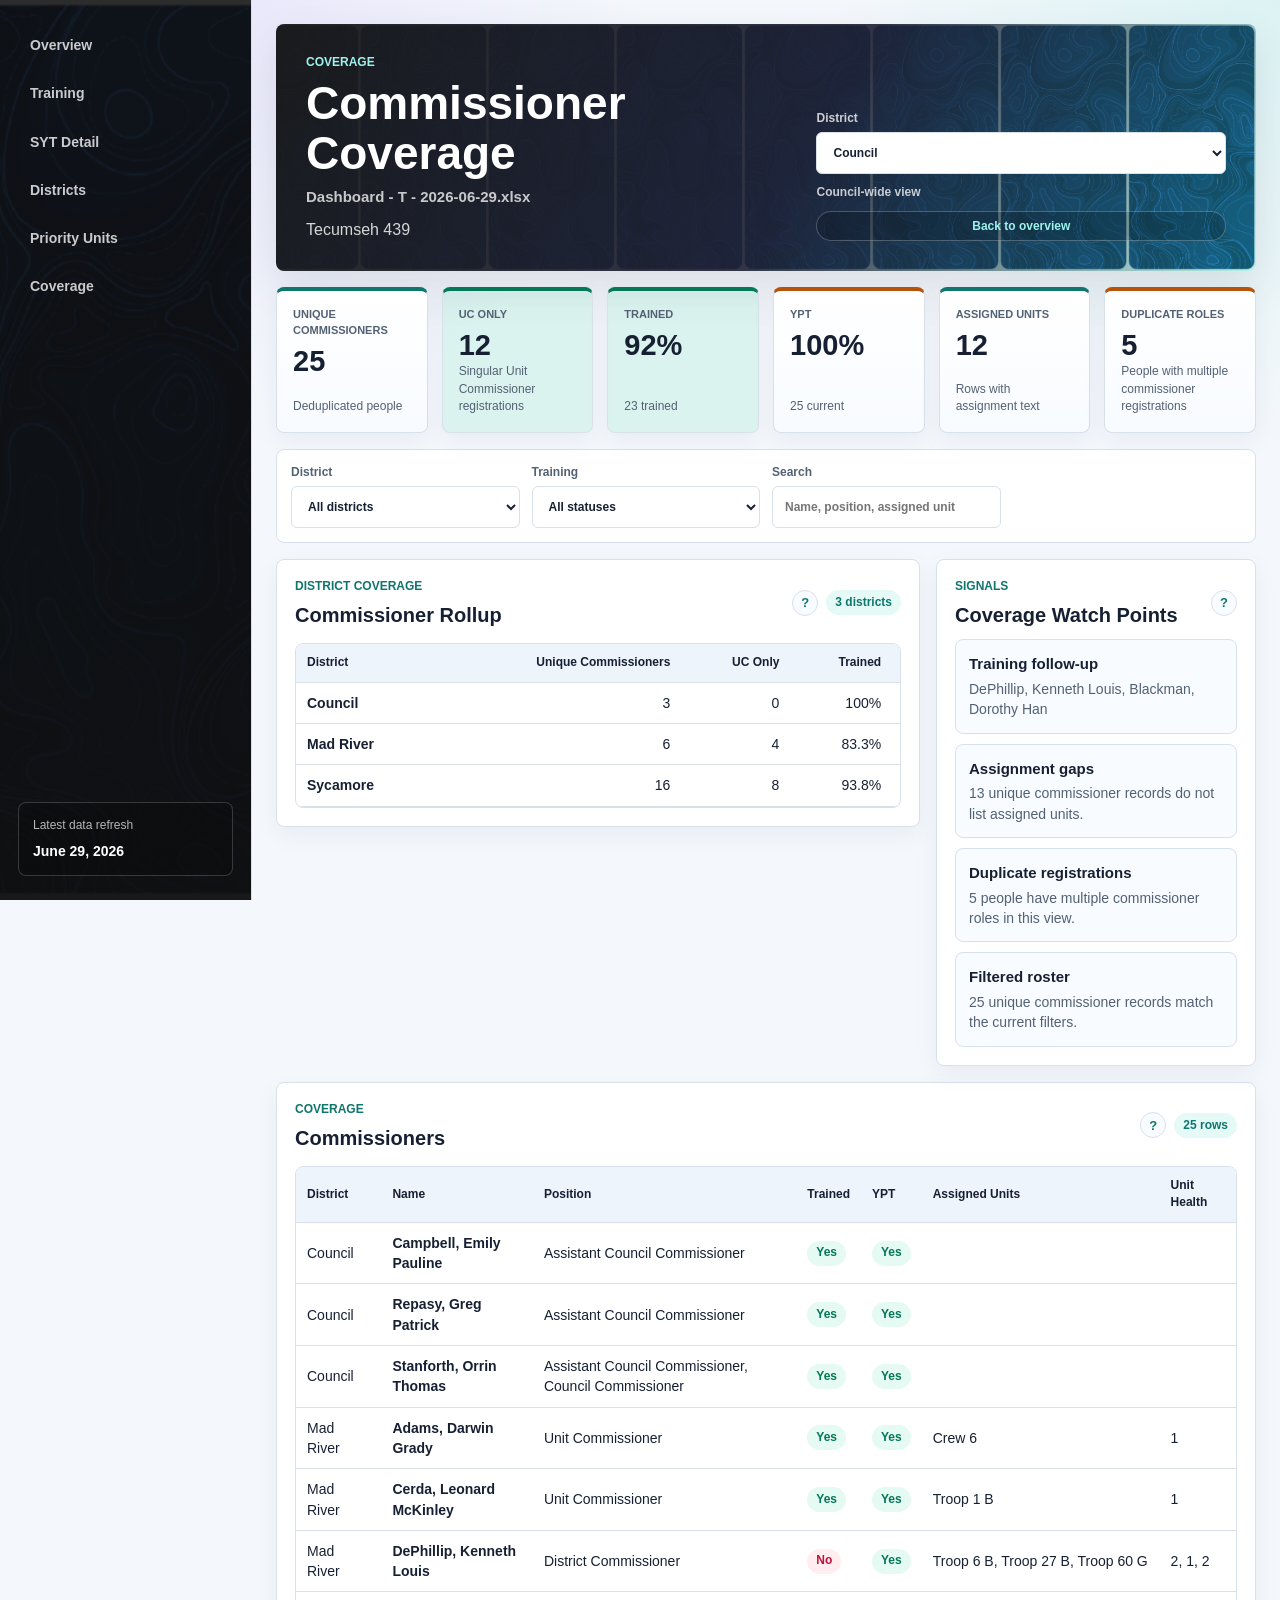
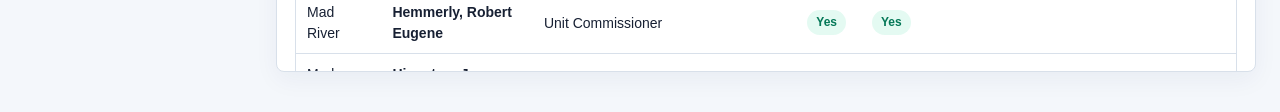
==== commit 8837ae3c: "Add district filtering to all pages" ====
--- a/commissioners.html
+++ b/commissioners.html
@@ -4,7 +4,7 @@
   <meta charset="utf-8">
   <meta name="viewport" content="width=device-width, initial-scale=1">
   <title>Tecumseh 439 - Commissioner Coverage</title>
-  <link rel="stylesheet" href="assets/dashboard.css">
+  <link rel="stylesheet" href="assets/dashboard-20260702-district-filter-v4.css">
 </head>
 <body>
   <div class="app-shell">
@@ -29,7 +29,9 @@
           <h1>Commissioner Coverage <span class="title-data-date">Dashboard - T - 2026-06-29.xlsx</span></h1>
           <p class="lede">Tecumseh 439</p>
         </div>
-        <div class="hero-actions">
+        <div class="hero-actions masthead-filters" aria-label="Dashboard filters">
+          <label class="control"><span>District</span><select id="mastheadDistrictSelect"></select></label>
+          <p class="filter-note" id="mastheadFilterNote">Council-wide view</p>
           <a class="detail-link hero-link" href="index.html">Back to overview</a>
         </div>
       </header>
@@ -51,6 +53,46 @@
   <script>window.COUNCIL_DATA = {"name":"Tecumseh 439","slug":"tecumseh-439","folder":"/Users/petersargent/Library/CloudStorage/GoogleDrive-peter@imetpetersargent.com/Shared drives/Other Council Metric Reports/Tecumseh 439","source":"/Users/petersargent/Library/CloudStorage/GoogleDrive-peter@imetpetersargent.com/Shared drives/Other Council Metric Reports/Tecumseh 439/Dashboard - T - 2026-06-29.xlsx","source_name":"Dashboard - T - 2026-06-29.xlsx","source_mtime":"2026-06-28T20:41:40","council":{"units":65.0,"members":1057.0,"last_year_members":1411.0,"yoy_delta":-354.0,"at_risk_units":43,"healthy_units":5,"commissioners":25,"unit_commissioners_only":12,"duplicate_commissioner_registrations":5,"yoy_pct":-0.2508858965272856,"at_risk_rate":0.6615384615384615,"healthy_rate":0.07692307692307693,"avg_metric":1.9230769230769231,"training_pct":0.5059760956175299,"syt_pct":0.9969691501548814,"status_counts":{"Needs Attention":2}},"districts":[{"district":"Mad River","district_label":"Mad River 01","units":29.0,"members":330.0,"last_year_members":459.0,"yoy_delta":-129.0,"yoy_pct":-0.28104575163398693,"year_end_2025":389.0,"year_end_delta":-59.0,"year_end_pct":-0.15167095115681234,"syt_pct":0.9939577039274925,"pin_pct":0.896551724137931,"district_chair":"Thomas Gates","district_commissioner":"Kenneth DePhillip","field_exec":null,"avg_metric":1.4482758620689655,"metric_0_2_rate":0.23,"metric_3_rate":0.06,"metric_4_5_rate":0.0,"ul_cc_trained_rate":0.10344827586206896,"small_unit_rate":0.3448275862068966,"membership_yoy_growth_rate":0.4482758620689655,"rank_advancement_rate":0.4827586206896552,"outdoor_rate":0.06896551724137931,"retention_rate":0.41793103448275865,"packs":11.0,"pack_connect_pct":0.5455,"troops":15.0,"troop_connect_pct":0.4,"not_renewed_pct":0.10339999999999999,"commissioner_trained_pct":0.8332999999999999,"training_pct":0.47147147147147145,"direct_contact_training_pct":0.3783783783783784,"at_risk_units":23,"healthy_units":0,"at_risk_rate":0.7931034482758621,"healthy_rate":0.0,"status":"Needs Attention"},{"district":"Sycamore","district_label":"Sycamore 02","units":36.0,"members":727.0,"last_year_members":952.0,"yoy_delta":-225.0,"yoy_pct":-0.23634453781512604,"year_end_2025":821.0,"year_end_delta":-94.0,"year_end_pct":-0.11449451887941535,"syt_pct":0.9983361064891847,"pin_pct":0.9166666666666666,"district_chair":"Connor Thompson","district_commissioner":"Hunter Marks","field_exec":null,"avg_metric":2.3055555555555554,"metric_0_2_rate":0.2,"metric_3_rate":0.11,"metric_4_5_rate":0.05,"ul_cc_trained_rate":0.3333333333333333,"small_unit_rate":0.5,"membership_yoy_growth_rate":0.5277777777777778,"rank_advancement_rate":0.7222222222222222,"outdoor_rate":0.2222222222222222,"retention_rate":0.5622222222222222,"packs":15.0,"pack_connect_pct":0.4667,"troops":19.0,"troop_connect_pct":0.4211,"not_renewed_pct":0.0,"commissioner_trained_pct":0.9444,"training_pct":0.506514657980456,"direct_contact_training_pct":0.357487922705314,"at_risk_units":20,"healthy_units":5,"at_risk_rate":0.5555555555555556,"healthy_rate":0.1388888888888889,"status":"Needs Attention"}],"training":{"available":true,"dive":{"available":true,"council":{"district":"Tecumseh","district_label":"Tecumseh","all_scouters_pct":0.5059760956175299,"direct_contact_pct":0.36477987421383645,"all_scouters_count":null,"direct_contact_count":null},"districts":[{"district":"Mad River","district_label":"Mad River 01","all_scouters_pct":0.47147147147147145,"direct_contact_pct":0.3783783783783784,"all_scouters_count":null,"direct_contact_count":null},{"district":"Sycamore","district_label":"Sycamore 02","all_scouters_pct":0.506514657980456,"direct_contact_pct":0.357487922705314,"all_scouters_count":null,"direct_contact_count":null}],"direct_contact_honor_roll":[{"district":"Sycamore","unit":"Troop 234 G"}],"all_scouters_honor_roll":[],"no_baloo_packs":[{"district":"Mad River","unit":"Pack 16 F"},{"district":"Mad River","unit":"Pack 20 F"},{"district":"Mad River","unit":"Pack 49 F"},{"district":"Mad River","unit":"Pack 360 F"},{"district":"Sycamore","unit":"Pack 42 F"},{"district":"Sycamore","unit":"Pack 45 B"},{"district":"Sycamore","unit":"Pack 141 F"}]},"people":{"available":true,"total":1004,"trained":508,"trained_pct":0.5059760956175299,"direct_contact":318,"direct_contact_trained":116,"direct_contact_trained_pct":0.36477987421383645,"districts":[{"district":"Mad River","total":333,"trained":157,"trained_pct":0.47147147147147145,"direct_contact":111,"direct_contact_trained":42,"direct_contact_trained_pct":0.3783783783783784},{"district":"Sycamore","total":614,"trained":311,"trained_pct":0.506514657980456,"direct_contact":207,"direct_contact_trained":74,"direct_contact_trained_pct":0.357487922705314},{"district":"Council","total":57,"trained":40,"trained_pct":0.7017543859649122,"direct_contact":0,"direct_contact_trained":0,"direct_contact_trained_pct":null}],"rows":[{"district":"Council","unit":"","unit_type":"","name":"Arehart, Brian James","position":"Council Executive Board Member","trained":true,"direct_contact":false,"mandatory_codes":"","classroom_codes":"","online_codes":"","syt_expires":"2026-05-31T00:00:00","hazardous_weather_expires":null,"baloo_expires":null},{"district":"Council","unit":"","unit_type":"","name":"Ashbeck, Angela Marie","position":"Council Executive Board Member","trained":true,"direct_contact":false,"mandatory_codes":"","classroom_codes":"","online_codes":"","syt_expires":"2026-06-23T00:00:00","hazardous_weather_expires":null,"baloo_expires":null},{"district":"Council","unit":"","unit_type":"","name":"Blackman, Dorothy Han","position":"Council Executive Board Member","trained":false,"direct_contact":false,"mandatory_codes":"","classroom_codes":"H91","online_codes":"SCO_1000, SCO_1002, SCO_16001, SCO_16002, SCO_16003, SCO_16004, SCO_16005, SCO_16006, SCO_16007, SCO_16008, SCO_16009","syt_expires":"2026-05-31T00:00:00","hazardous_weather_expires":null,"baloo_expires":null},{"district":"Council","unit":"","unit_type":"","name":"Campbell, Emily Pauline","position":"Assistant Council Commissioner","trained":true,"direct_contact":false,"mandatory_codes":"","classroom_codes":"","online_codes":"","syt_expires":"2026-05-31T00:00:00","hazardous_weather_expires":null,"baloo_expires":null},{"district":"Council","unit":"","unit_type":"","name":"Carroll, Steven Scott","position":"Council Executive Board Member","trained":true,"direct_contact":false,"mandatory_codes":"","classroom_codes":"","online_codes":"","syt_expires":"2026-05-31T00:00:00","hazardous_weather_expires":null,"baloo_expires":null},{"district":"Council","unit":"","unit_type":"","name":"Crothers, Michael Alan","position":"Council Executive Board Member","trained":true,"direct_contact":false,"mandatory_codes":"","classroom_codes":"","online_codes":"","syt_expires":"2026-08-23T00:00:00","hazardous_weather_expires":null,"baloo_expires":null},{"district":"Council","unit":"","unit_type":"","name":"Davis, Bartley J","position":"Council Executive Board Member","trained":true,"direct_contact":false,"mandatory_codes":"","classroom_codes":"","online_codes":"","syt_expires":"2026-11-16T00:00:00","hazardous_weather_expires":null,"baloo_expires":null},{"district":"Council","unit":"","unit_type":"","name":"Davis, Bartley J","position":"Council Vice-President","trained":false,"direct_contact":false,"mandatory_codes":"SCO_1264","classroom_codes":"H109","online_codes":"SCO_1000, SCO_1002, SCO_16001, SCO_16002, SCO_16003, SCO_16004, SCO_16005, SCO_16006, SCO_16007, SCO_16008, SCO_16009, SCO_16010, SCO_16011","syt_expires":"2026-11-16T00:00:00","hazardous_weather_expires":null,"baloo_expires":null},{"district":"Council","unit":"","unit_type":"","name":"Free, Gregory Allen","position":"Council Executive Board Member","trained":true,"direct_contact":false,"mandatory_codes":"","classroom_codes":"","online_codes":"","syt_expires":"2026-09-12T00:00:00","hazardous_weather_expires":null,"baloo_expires":null},{"district":"Council","unit":"","unit_type":"","name":"Gates, Thomas Byron","position":"Council Executive Board Member","trained":false,"direct_contact":false,"mandatory_codes":"","classroom_codes":"H91","online_codes":"SCO_1000, SCO_1002, SCO_16001, SCO_16002, SCO_16003, SCO_16004, SCO_16005, SCO_16006, SCO_16007, SCO_16008, SCO_16009","syt_expires":"2027-02-20T00:00:00","hazardous_weather_expires":null,"baloo_expires":null},{"district":"Council","unit":"","unit_type":"","name":"Gorby, Rebecca Lynn","position":"Council Executive Board Member","trained":true,"direct_contact":false,"mandatory_codes":"","classroom_codes":"","online_codes":"","syt_expires":"2026-10-11T00:00:00","hazardous_weather_expires":null,"baloo_expires":null},{"district":"Council","unit":"","unit_type":"","name":"Gorby, Rebecca Lynn","position":"Council Vice-President","trained":false,"direct_contact":false,"mandatory_codes":"SCO_1264","classroom_codes":"H109","online_codes":"SCO_16002, SCO_16003, SCO_16004, SCO_16005, SCO_16006, SCO_16007, SCO_16008, SCO_16009, SCO_16010, SCO_16011","syt_expires":"2026-10-11T00:00:00","hazardous_weather_expires":null,"baloo_expires":null},{"district":"Council","unit":"","unit_type":"","name":"Gump, Jody ","position":"Council Treasurer","trained":true,"direct_contact":false,"mandatory_codes":"","classroom_codes":"","online_codes":"","syt_expires":"2026-05-22T00:00:00","hazardous_weather_expires":null,"baloo_expires":null},{"district":"Council","unit":"","unit_type":"","name":"Gump, Jody ","position":"Council Executive Board Member","trained":true,"direct_contact":false,"mandatory_codes":"","classroom_codes":"","online_codes":"","syt_expires":"2026-05-22T00:00:00","hazardous_weather_expires":null,"baloo_expires":null},{"district":"Council","unit":"","unit_type":"","name":"Harkins, Daniel Conger","position":"Council Executive Board Member","trained":true,"direct_contact":false,"mandatory_codes":"","classroom_codes":"","online_codes":"","syt_expires":"2026-05-31T00:00:00","hazardous_weather_expires":null,"baloo_expires":null},{"district":"Council","unit":"","unit_type":"","name":"Harkins, Daniel Conger","position":"Council Vice-President","trained":true,"direct_contact":false,"mandatory_codes":"","classroom_codes":"","online_codes":"","syt_expires":"2026-05-31T00:00:00","hazardous_weather_expires":null,"baloo_expires":null},{"district":"Council","unit":"","unit_type":"","name":"Justice, Todd Lyn","position":"Council Executive Board Member","trained":true,"direct_contact":false,"mandatory_codes":"","classroom_codes":"","online_codes":"","syt_expires":"2026-05-31T00:00:00","hazardous_weather_expires":null,"baloo_expires":null},{"district":"Council","unit":"","unit_type":"","name":"Justice, Todd Lyn","position":"Council Vice-President","trained":false,"direct_contact":false,"mandatory_codes":"SCO_1264","classroom_codes":"H109","online_codes":"SCO_16010, SCO_16011","syt_expires":"2026-05-31T00:00:00","hazardous_weather_expires":null,"baloo_expires":null},{"district":"Council","unit":"","unit_type":"","name":"Kampman, Kevin Kenney","position":"Council Executive Board Member","trained":true,"direct_contact":false,"mandatory_codes":"","classroom_codes":"","online_codes":"","syt_expires":"2026-11-04T00:00:00","hazardous_weather_expires":null,"baloo_expires":null},{"district":"Council","unit":"","unit_type":"","name":"Kirkpatrick, Daniel Robert","position":"Council Executive Board Member","trained":true,"direct_contact":false,"mandatory_codes":"","classroom_codes":"","online_codes":"","syt_expires":"2027-01-28T00:00:00","hazardous_weather_expires":null,"baloo_expires":null},{"district":"Council","unit":"","unit_type":"","name":"Knepp, Kevin Mitchell","position":"Council Executive Board Member","trained":true,"direct_contact":false,"mandatory_codes":"","classroom_codes":"","online_codes":"","syt_expires":"2026-11-22T00:00:00","hazardous_weather_expires":null,"baloo_expires":null},{"district":"Council","unit":"","unit_type":"","name":"Knepp, Kevin Mitchell","position":"Council Vice-President","trained":false,"direct_contact":false,"mandatory_codes":"SCO_1264","classroom_codes":"H109","online_codes":"SCO_16008, SCO_16009, SCO_16010, SCO_16011","syt_expires":"2026-11-22T00:00:00","hazardous_weather_expires":null,"baloo_expires":null},{"district":"Council","unit":"","unit_type":"","name":"Kraus, Mark A","position":"Council Executive Board Member","trained":false,"direct_contact":false,"mandatory_codes":"","classroom_codes":"H91","online_codes":"SCO_1000, SCO_1002, SCO_16001, SCO_16002, SCO_16003, SCO_16004, SCO_16005, SCO_16006, SCO_16007, SCO_16008, SCO_16009","syt_expires":"2026-11-13T00:00:00","hazardous_weather_expires":null,"baloo_expires":null},{"district":"Council","unit":"","unit_type":"","name":"Kreckman, James Andrew","position":"Council Executive Board Member","trained":true,"direct_contact":false,"mandatory_codes":"","classroom_codes":"","online_codes":"","syt_expires":"2026-10-22T00:00:00","hazardous_weather_expires":null,"baloo_expires":null},{"district":"Council","unit":"","unit_type":"","name":"Kreckman, James Andrew","position":"Council President","trained":false,"direct_contact":false,"mandatory_codes":"SCO_1264","classroom_codes":"H109","online_codes":"SCO_16001, SCO_16003, SCO_16004, SCO_16006, SCO_16007, SCO_16008, SCO_16009, SCO_16010, SCO_16011","syt_expires":"2026-10-22T00:00:00","hazardous_weather_expires":null,"baloo_expires":null},{"district":"Council","unit":"","unit_type":"","name":"Kuntz, Matthew David","position":"Council Executive Board Member","trained":true,"direct_contact":false,"mandatory_codes":"","classroom_codes":"","online_codes":"","syt_expires":"2026-03-20T00:00:00","hazardous_weather_expires":null,"baloo_expires":null},{"district":"Council","unit":"","unit_type":"","name":"Levy, David Arthur","position":"Council Executive Board Member","trained":true,"direct_contact":false,"mandatory_codes":"","classroom_codes":"","online_codes":"","syt_expires":"2026-10-09T00:00:00","hazardous_weather_expires":null,"baloo_expires":null},{"district":"Council","unit":"","unit_type":"","name":"Lutz, Jennifer ","position":"Council Executive Board Member","trained":true,"direct_contact":false,"mandatory_codes":"","classroom_codes":"","online_codes":"","syt_expires":"2026-05-31T00:00:00","hazardous_weather_expires":null,"baloo_expires":null},{"district":"Council","unit":"","unit_type":"","name":"Marks, Hunter ","position":"Assistant Council Commissioner","trained":true,"direct_contact":false,"mandatory_codes":"","classroom_codes":"","online_codes":"","syt_expires":"2026-05-31T00:00:00","hazardous_weather_expires":null,"baloo_expires":null},{"district":"Council","unit":"","unit_type":"","name":"McCallister, Ernest Brian","position":"Council Executive Board Member","trained":true,"direct_contact":false,"mandatory_codes":"","classroom_codes":"","online_codes":"","syt_expires":"2026-09-03T00:00:00","hazardous_weather_expires":null,"baloo_expires":null},{"district":"Council","unit":"","unit_type":"","name":"McCallister, Ernest Brian","position":"Council Vice-President","trained":false,"direct_contact":false,"mandatory_codes":"SCO_1264","classroom_codes":"H109","online_codes":"SCO_1000, SCO_1002, SCO_16001, SCO_16002, SCO_16003, SCO_16004, SCO_16005, SCO_16006, SCO_16007, SCO_16008, SCO_16009, SCO_16010, SCO_16011","syt_expires":"2026-09-03T00:00:00","hazardous_weather_expires":null,"baloo_expires":null},{"district":"Council","unit":"","unit_type":"","name":"McClelland, James Richard","position":"Council Executive Board Member","trained":true,"direct_contact":false,"mandatory_codes":"","classroom_codes":"","online_codes":"","syt_expires":"2026-05-31T00:00:00","hazardous_weather_expires":null,"baloo_expires":null},{"district":"Council","unit":"","unit_type":"","name":"Moore, Andrew Lee","position":"Council Executive Board Member","trained":false,"direct_contact":false,"mandatory_codes":"","classroom_codes":"H91","online_codes":"SCO_1002, SCO_16001, SCO_16002, SCO_16003, SCO_16004, SCO_16005, SCO_16006, SCO_16007, SCO_16008, SCO_16009","syt_expires":"2026-09-27T00:00:00","hazardous_weather_expires":null,"baloo_expires":null},{"district":"Council","unit":"","unit_type":"","name":"Moore, Andrew Lee","position":"Council Vice-President","trained":false,"direct_contact":false,"mandatory_codes":"SCO_1264","classroom_codes":"H109","online_codes":"SCO_1002, SCO_16001, SCO_16002, SCO_16003, SCO_16004, SCO_16005, SCO_16006, SCO_16007, SCO_16008, SCO_16009, SCO_16010, SCO_16011","syt_expires":"2026-09-27T00:00:00","hazardous_weather_expires":null,"baloo_expires":null},{"district":"Council","unit":"","unit_type":"","name":"Peck, Matthew Joel","position":"Council Executive Board Member","trained":false,"direct_contact":false,"mandatory_codes":"","classroom_codes":"H91","online_codes":"SCO_1000, SCO_1002, SCO_16001, SCO_16002, SCO_16003, SCO_16004, SCO_16005, SCO_16006, SCO_16007, SCO_16008, SCO_16009","syt_expires":"2026-10-15T00:00:00","hazardous_weather_expires":null,"baloo_expires":null},{"district":"Council","unit":"","unit_type":"","name":"Perez, David Charles","position":"Council Executive Board Member","trained":true,"direct_contact":false,"mandatory_codes":"","classroom_codes":"","online_codes":"","syt_expires":"2026-06-25T00:00:00","hazardous_weather_expires":null,"baloo_expires":null},{"district":"Council","unit":"","unit_type":"","name":"Perez, David Charles","position":"Council Vice-President","trained":true,"direct_contact":false,"mandatory_codes":"","classroom_codes":"","online_codes":"","syt_expires":"2026-06-25T00:00:00","hazardous_weather_expires":null,"baloo_expires":null},{"district":"Council","unit":"","unit_type":"","name":"Phillips, Bradley A","position":"Council Executive Board Member","trained":true,"direct_contact":false,"mandatory_codes":"","classroom_codes":"","online_codes":"","syt_expires":"2026-11-14T00:00:00","hazardous_weather_expires":null,"baloo_expires":null},{"district":"Council","unit":"","unit_type":"","name":"Phillips, Bradley A","position":"Council Vice-President","trained":false,"direct_contact":false,"mandatory_codes":"SCO_1264","classroom_codes":"H109","online_codes":"SCO_16010, SCO_16011","syt_expires":"2026-11-14T00:00:00","hazardous_weather_expires":null,"baloo_expires":null},{"district":"Council","unit":"","unit_type":"","name":"Price, Patrick Edwin","position":"Council Executive Board Member","trained":true,"direct_contact":false,"mandatory_codes":"","classroom_codes":"","online_codes":"","syt_expires":"2026-11-20T00:00:00","hazardous_weather_expires":null,"baloo_expires":null},{"district":"Council","unit":"","unit_type":"","name":"Repasy, Greg Patrick","position":"Council Executive Board Member","trained":true,"direct_contact":false,"mandatory_codes":"","classroom_codes":"","online_codes":"","syt_expires":"2026-11-18T00:00:00","hazardous_weather_expires":null,"baloo_expires":null},{"district":"Council","unit":"","unit_type":"","name":"Repasy, Greg Patrick","position":"Assistant Council Commissioner","trained":true,"direct_contact":false,"mandatory_codes":"","classroom_codes":"","online_codes":"","syt_expires":"2026-11-18T00:00:00","hazardous_weather_expires":null,"baloo_expires":null},{"district":"Council","unit":"","unit_type":"","name":"Rodman, Donald ","position":"Council Executive Board Member","trained":false,"direct_contact":false,"mandatory_codes":"","classroom_codes":"H91","online_codes":"SCO_1000, SCO_1002, SCO_16001, SCO_16002, SCO_16003, SCO_16004, SCO_16005, SCO_16006, SCO_16007, SCO_16008, SCO_16009","syt_expires":"2026-11-20T00:00:00","hazardous_weather_expires":null,"baloo_expires":null},{"district":"Council","unit":"","unit_type":"","name":"Rosenbaum, Kent R","position":"Council Executive Board Member","trained":true,"direct_contact":false,"mandatory_codes":"","classroom_codes":"","online_codes":"","syt_expires":"2026-08-18T00:00:00","hazardous_weather_expires":null,"baloo_expires":null},{"district":"Council","unit":"","unit_type":"","name":"Sandy, Raleigh A","position":"Council Executive Board Member","trained":true,"direct_contact":false,"mandatory_codes":"","classroom_codes":"","online_codes":"","syt_expires":"2026-11-08T00:00:00","hazardous_weather_expires":null,"baloo_expires":null},{"district":"Council","unit":"","unit_type":"","name":"Smilek, John M","position":"Council Executive Board Member","trained":true,"direct_contact":false,"mandatory_codes":"","classroom_codes":"","online_codes":"","syt_expires":"2026-05-31T00:00:00","hazardous_weather_expires":null,"baloo_expires":null},{"district":"Council","unit":"","unit_type":"","name":"Smith, Jeffrey Scott","position":"Council Executive Board Member","trained":true,"direct_contact":false,"mandatory_codes":"","classroom_codes":"","online_codes":"","syt_expires":"2026-10-22T00:00:00","hazardous_weather_expires":null,"baloo_expires":null},{"district":"Council","unit":"","unit_type":"","name":"Spray, Elwin L","position":"Assistant Council Commissioner","trained":true,"direct_contact":false,"mandatory_codes":"","classroom_codes":"","online_codes":"","syt_expires":"2026-05-31T00:00:00","hazardous_weather_expires":null,"baloo_expires":null},{"district":"Council","unit":"","unit_type":"","name":"Spray, Elwin L","position":"Council Executive Board Member","trained":true,"direct_contact":false,"mandatory_codes":"","classroom_codes":"","online_codes":"","syt_expires":"2026-05-31T00:00:00","hazardous_weather_expires":null,"baloo_expires":null},{"district":"Council","unit":"","unit_type":"","name":"Stanforth, Orrin Thomas","position":"Assistant Council Commissioner","trained":true,"direct_contact":false,"mandatory_codes":"","classroom_codes":"","online_codes":"","syt_expires":"2026-05-31T00:00:00","hazardous_weather_expires":null,"baloo_expires":null},{"district":"Council","unit":"","unit_type":"","name":"Stanforth, Orrin Thomas","position":"Council Commissioner","trained":true,"direct_contact":false,"mandatory_codes":"","classroom_codes":"","online_codes":"","syt_expires":"2026-05-31T00:00:00","hazardous_weather_expires":null,"baloo_expires":null},{"district":"Council","unit":"","unit_type":"","name":"Stanforth, Orrin Thomas","position":"Council Executive Board Member","trained":true,"direct_contact":false,"mandatory_codes":"","classroom_codes":"","online_codes":"","syt_expires":"2026-05-31T00:00:00","hazardous_weather_expires":null,"baloo_expires":null},{"district":"Council","unit":"","unit_type":"","name":"Thompson, Bethann ","position":"Council Executive Board Member","trained":true,"direct_contact":false,"mandatory_codes":"","classroom_codes":"","online_codes":"","syt_expires":"2026-10-07T00:00:00","hazardous_weather_expires":null,"baloo_expires":null},{"district":"Council","unit":"","unit_type":"","name":"Thompson, Connor Louis","position":"Council Executive Board Member","trained":false,"direct_contact":false,"mandatory_codes":"","classroom_codes":"H91","online_codes":"SCO_16007, SCO_16008, SCO_16009","syt_expires":"2026-12-31T00:00:00","hazardous_weather_expires":null,"baloo_expires":null},{"district":"Council","unit":"","unit_type":"","name":"Warren, Scott ","position":"Council Vice-President","trained":false,"direct_contact":false,"mandatory_codes":"SCO_1264","classroom_codes":"H109","online_codes":"SCO_1000, SCO_1002, SCO_16001, SCO_16002, SCO_16003, SCO_16004, SCO_16005, SCO_16006, SCO_16007, SCO_16008, SCO_16009, SCO_16010, SCO_16011","syt_expires":"2026-05-31T00:00:00","hazardous_weather_expires":null,"baloo_expires":null},{"district":"Council","unit":"","unit_type":"","name":"Warren, Scott ","position":"Council Executive Board Member","trained":false,"direct_contact":false,"mandatory_codes":"","classroom_codes":"H91","online_codes":"SCO_1000, SCO_1002, SCO_16001, SCO_16002, SCO_16003, SCO_16004, SCO_16005, SCO_16006, SCO_16007, SCO_16008, SCO_16009","syt_expires":"2026-05-31T00:00:00","hazardous_weather_expires":null,"baloo_expires":null},{"district":"Council","unit":"","unit_type":"","name":"Wolfarth, William Curtis","position":"Council Executive Board Member","trained":true,"direct_contact":false,"mandatory_codes":"","classroom_codes":"","online_codes":"","syt_expires":"2026-07-31T00:00:00","hazardous_weather_expires":null,"baloo_expires":null},{"district":"Mad River","unit":"","unit_type":"","name":"Adams, Courtney Renee","position":"Merit Badge Counselor","trained":false,"direct_contact":false,"mandatory_codes":"","classroom_codes":"D76","online_codes":"SCO_471, SCO_472, SCO_474, SCO_486","syt_expires":"2026-05-31T00:00:00","hazardous_weather_expires":null,"baloo_expires":null},{"district":"Mad River","unit":"","unit_type":"","name":"Adams, Darwin Grady","position":"District Member-at-Large","trained":true,"direct_contact":false,"mandatory_codes":"","classroom_codes":"","online_codes":"","syt_expires":"2026-08-27T00:00:00","hazardous_weather_expires":null,"baloo_expires":null},{"district":"Mad River","unit":"","unit_type":"","name":"Adams, Darwin Grady","position":"Merit Badge Counselor","trained":true,"direct_contact":false,"mandatory_codes":"","classroom_codes":"","online_codes":"","syt_expires":"2026-08-27T00:00:00","hazardous_weather_expires":null,"baloo_expires":null},{"district":"Mad River","unit":"","unit_type":"","name":"Adams, Darwin Grady","position":"Unit Commissioner","trained":true,"direct_contact":false,"mandatory_codes":"","classroom_codes":"","online_codes":"","syt_expires":"2026-08-27T00:00:00","hazardous_weather_expires":null,"baloo_expires":null},{"district":"Mad River","unit":"","unit_type":"","name":"Adkins, Kim Siegfried","position":"Merit Badge Counselor","trained":false,"direct_contact":false,"mandatory_codes":"","classroom_codes":"D76","online_codes":"SCO_471, SCO_472, SCO_474, SCO_486","syt_expires":"2026-05-31T00:00:00","hazardous_weather_expires":null,"baloo_expires":null},{"district":"Mad River","unit":"","unit_type":"","name":"Allen, Andrew Timothy","position":"District Member-at-Large","trained":false,"direct_contact":false,"mandatory_codes":"","classroom_codes":"","online_codes":"SCO_1000, SCO_1002, SCO_1004, SCO_1005, SCO_1006, SCO_1007, SCO_11012, SCO_11013, SCO_11016, SCO_11017, SCO_11059, SCO_1109, SCO_11105, SCO_11106, SCO_11107, SCO_11108, SCO_1264, SCO_1502, SCO_1503, SCO_1504, SCO_1505, SCO_1508, SCO_1509, SCO_1510, SCO_607","syt_expires":"2026-12-28T00:00:00","hazardous_weather_expires":null,"baloo_expires":null},{"district":"Mad River","unit":"","unit_type":"","name":"Allen, Bonnie Mae","position":"District Member-at-Large","trained":true,"direct_contact":false,"mandatory_codes":"","classroom_codes":"","online_codes":"","syt_expires":"2026-11-10T00:00:00","hazardous_weather_expires":null,"baloo_expires":null},{"district":"Mad River","unit":"","unit_type":"","name":"Beasley, Rebecca Rose","position":"Merit Badge Counselor","trained":true,"direct_contact":false,"mandatory_codes":"","classroom_codes":"","online_codes":"","syt_expires":"2026-06-07T00:00:00","hazardous_weather_expires":null,"baloo_expires":null},{"district":"Mad River","unit":"","unit_type":"","name":"Blake, William Joseph","position":"Merit Badge Counselor","trained":true,"direct_contact":false,"mandatory_codes":"","classroom_codes":"","online_codes":"","syt_expires":"2026-09-19T00:00:00","hazardous_weather_expires":null,"baloo_expires":null},{"district":"Mad River","unit":"","unit_type":"","name":"Brown, Anthony David","position":"District Member-at-Large","trained":false,"direct_contact":false,"mandatory_codes":"","classroom_codes":"","online_codes":"SCO_1005, SCO_1006, SCO_1007, SCO_11012, SCO_11013, SCO_11016, SCO_11017, SCO_11059, SCO_1109, SCO_11105, SCO_11106, SCO_11107, SCO_11108, SCO_1264, SCO_1502, SCO_1503, SCO_1504, SCO_1505, SCO_1508, SCO_1509, SCO_607","syt_expires":"2026-05-31T00:00:00","hazardous_weather_expires":null,"baloo_expires":null},{"district":"Mad River","unit":"","unit_type":"","name":"Cerda, Leonard McKinley","position":"Merit Badge Counselor","trained":true,"direct_contact":false,"mandatory_codes":"","classroom_codes":"","online_codes":"","syt_expires":"2026-05-31T00:00:00","hazardous_weather_expires":null,"baloo_expires":null},{"district":"Mad River","unit":"","unit_type":"","name":"Cerda, Leonard McKinley","position":"Unit Commissioner","trained":true,"direct_contact":false,"mandatory_codes":"","classroom_codes":"","online_codes":"","syt_expires":"2026-05-31T00:00:00","hazardous_weather_expires":null,"baloo_expires":null},{"district":"Mad River","unit":"","unit_type":"","name":"Clippinger, Heather ","position":"Merit Badge Counselor","trained":true,"direct_contact":false,"mandatory_codes":"","classroom_codes":"","online_codes":"","syt_expires":"2026-11-15T00:00:00","hazardous_weather_expires":null,"baloo_expires":null},{"district":"Mad River","unit":"","unit_type":"","name":"Clippinger, Stephen Grandville","position":"Merit Badge Counselor","trained":true,"direct_contact":false,"mandatory_codes":"","classroom_codes":"","online_codes":"","syt_expires":"2026-11-15T00:00:00","hazardous_weather_expires":null,"baloo_expires":null},{"district":"Mad River","unit":"","unit_type":"","name":"Corwin, Donald Leslie","position":"Merit Badge Counselor","trained":true,"direct_contact":false,"mandatory_codes":"","classroom_codes":"","online_codes":"","syt_expires":"2026-07-07T00:00:00","hazardous_weather_expires":null,"baloo_expires":null},{"district":"Mad River","unit":"","unit_type":"","name":"Day, Eric Lee","position":"Merit Badge Counselor","trained":false,"direct_contact":false,"mandatory_codes":"","classroom_codes":"D76","online_codes":"SCO_471, SCO_472, SCO_474, SCO_486","syt_expires":"2026-11-23T00:00:00","hazardous_weather_expires":null,"baloo_expires":null},{"district":"Mad River","unit":"","unit_type":"","name":"DePhillip, Kenneth Louis","position":"District Commissioner","trained":false,"direct_contact":false,"mandatory_codes":"","classroom_codes":"D18","online_codes":"","syt_expires":"2026-09-01T00:00:00","hazardous_weather_expires":null,"baloo_expires":null},{"district":"Mad River","unit":"","unit_type":"","name":"DePhillip, Kenneth Louis","position":"District Member-at-Large","trained":false,"direct_contact":false,"mandatory_codes":"","classroom_codes":"","online_codes":"SCO_11012, SCO_11013, SCO_11016, SCO_11017, SCO_11059, SCO_1109, SCO_11105, SCO_11106, SCO_11107, SCO_11108, SCO_1264, SCO_1502, SCO_1503, SCO_1504, SCO_1505, SCO_1508, SCO_1509, SCO_1510","syt_expires":"2026-09-01T00:00:00","hazardous_weather_expires":null,"baloo_expires":null},{"district":"Mad River","unit":"","unit_type":"","name":"Downing, Andrea Dawn","position":"Merit Badge Counselor","trained":true,"direct_contact":false,"mandatory_codes":"","classroom_codes":"","online_codes":"","syt_expires":"2026-05-31T00:00:00","hazardous_weather_expires":null,"baloo_expires":null},{"district":"Mad River","unit":"","unit_type":"","name":"Downing, Todd Douglas","position":"Merit Badge Counselor","trained":true,"direct_contact":false,"mandatory_codes":"","classroom_codes":"","online_codes":"","syt_expires":"2026-05-31T00:00:00","hazardous_weather_expires":null,"baloo_expires":null},{"district":"Mad River","unit":"","unit_type":"","name":"Eggleston, Jeffrey Albert","position":"District Member-at-Large","trained":false,"direct_contact":false,"mandatory_codes":"","classroom_codes":"","online_codes":"SCO_1000, SCO_1002, SCO_1004, SCO_1005, SCO_1006, SCO_1007, SCO_11012, SCO_11013, SCO_11016, SCO_11017, SCO_11059, SCO_1109, SCO_11105, SCO_11106, SCO_11107, SCO_11108, SCO_1264, SCO_1502, SCO_1503, SCO_1504, SCO_1505, SCO_1508, SCO_1509, SCO_1510, SCO_607","syt_expires":"2026-05-31T00:00:00","hazardous_weather_expires":null,"baloo_expires":null},{"district":"Mad River","unit":"","unit_type":"","name":"Free, Gregory Allen","position":"Merit Badge Counselor","trained":false,"direct_contact":false,"mandatory_codes":"","classroom_codes":"D76","online_codes":"SCO_471, SCO_472, SCO_474","syt_expires":"2026-09-12T00:00:00","hazardous_weather_expires":null,"baloo_expires":null},{"district":"Mad River","unit":"","unit_type":"","name":"Free, Traci Ann","position":"District Member-at-Large","trained":false,"direct_contact":false,"mandatory_codes":"","classroom_codes":"","online_codes":"SCO_1004, SCO_1005, SCO_1006, SCO_1007, SCO_11012, SCO_11013, SCO_11016, SCO_11017, SCO_11059, SCO_1109, SCO_11105, SCO_11106, SCO_11107, SCO_11108, SCO_1264, SCO_1502, SCO_1503, SCO_1504, SCO_1505, SCO_1508, SCO_1509, SCO_1510, SCO_607","syt_expires":"2026-05-31T00:00:00","hazardous_weather_expires":null,"baloo_expires":null},{"district":"Mad River","unit":"","unit_type":"","name":"Gates, Thomas Byron","position":"District Chair","trained":false,"direct_contact":false,"mandatory_codes":"","classroom_codes":"D61","online_codes":"SCO_1000, SCO_1002, SCO_1004, SCO_1005, SCO_1006, SCO_1007, SCO_11012, SCO_11013, SCO_11016, SCO_11017, SCO_11053, SCO_11056, SCO_1109, SCO_11100, SCO_1264, SCO_1500, SCO_1501, SCO_1502, SCO_1503, SCO_1504, SCO_1505, SCO_1506, SCO_1507, SCO_1508, SCO_607","syt_expires":"2027-02-20T00:00:00","hazardous_weather_expires":null,"baloo_expires":null},{"district":"Mad River","unit":"","unit_type":"","name":"Gray, Matthew Zane","position":"Merit Badge Counselor","trained":true,"direct_contact":false,"mandatory_codes":"","classroom_codes":"","online_codes":"","syt_expires":"2026-08-18T00:00:00","hazardous_weather_expires":null,"baloo_expires":null},{"district":"Mad River","unit":"","unit_type":"","name":"Hemmerly, Robert Eugene","position":"Unit Commissioner","trained":true,"direct_contact":false,"mandatory_codes":"","classroom_codes":"","online_codes":"","syt_expires":"2026-05-31T00:00:00","hazardous_weather_expires":null,"baloo_expires":null},{"district":"Mad River","unit":"","unit_type":"","name":"Hemmerly, Robert Eugene","position":"District Member-at-Large","trained":true,"direct_contact":false,"mandatory_codes":"","classroom_codes":"","online_codes":"","syt_expires":"2026-05-31T00:00:00","hazardous_weather_expires":null,"baloo_expires":null},{"district":"Mad River","unit":"","unit_type":"","name":"Hemmerly, Robert Eugene","position":"Merit Badge Counselor","trained":true,"direct_contact":false,"mandatory_codes":"","classroom_codes":"","online_codes":"","syt_expires":"2026-05-31T00:00:00","hazardous_weather_expires":null,"baloo_expires":null},{"district":"Mad River","unit":"","unit_type":"","name":"Hingston, Daniel Edmond","position":"Merit Badge Counselor","trained":true,"direct_contact":false,"mandatory_codes":"","classroom_codes":"","online_codes":"","syt_expires":"2026-10-05T00:00:00","hazardous_weather_expires":null,"baloo_expires":null},{"district":"Mad River","unit":"","unit_type":"","name":"Hingston, Joy Gabrielle","position":"Merit Badge Counselor","trained":true,"direct_contact":false,"mandatory_codes":"","classroom_codes":"","online_codes":"","syt_expires":"2026-05-31T00:00:00","hazardous_weather_expires":null,"baloo_expires":null},{"district":"Mad River","unit":"","unit_type":"","name":"Hingston, Joy Gabrielle","position":"Unit Commissioner","trained":true,"direct_contact":false,"mandatory_codes":"","classroom_codes":"","online_codes":"","syt_expires":"2026-05-31T00:00:00","hazardous_weather_expires":null,"baloo_expires":null},{"district":"Mad River","unit":"","unit_type":"","name":"Honefanger, Jefferson G","position":"Merit Badge Counselor","trained":true,"direct_contact":false,"mandatory_codes":"","classroom_codes":"","online_codes":"","syt_expires":"2026-05-31T00:00:00","hazardous_weather_expires":null,"baloo_expires":null},{"district":"Mad River","unit":"","unit_type":"","name":"Howerton, Jacklyn J","position":"District Member-at-Large","trained":false,"direct_contact":false,"mandatory_codes":"","classroom_codes":"","online_codes":"SCO_1000, SCO_1002, SCO_1004, SCO_1005, SCO_1006, SCO_1007, SCO_11012, SCO_11013, SCO_11016, SCO_11017, SCO_11059, SCO_1109, SCO_11106, SCO_11107, SCO_11108, SCO_1264, SCO_1502, SCO_1503, SCO_1504, SCO_1505, SCO_1508, SCO_1509, SCO_1510, SCO_607","syt_expires":"2026-04-09T00:00:00","hazardous_weather_expires":null,"baloo_expires":null},{"district":"Mad River","unit":"","unit_type":"","name":"Irvin, David Jonathan","position":"Merit Badge Counselor","trained":true,"direct_contact":false,"mandatory_codes":"","classroom_codes":"","online_codes":"","syt_expires":"2026-05-31T00:00:00","hazardous_weather_expires":null,"baloo_expires":null},{"district":"Mad River","unit":"","unit_type":"","name":"Johnson, Anna M","position":"District Member-at-Large","trained":true,"direct_contact":false,"mandatory_codes":"","classroom_codes":"","online_codes":"","syt_expires":"2026-11-06T00:00:00","hazardous_weather_expires":null,"baloo_expires":null},{"district":"Mad River","unit":"","unit_type":"","name":"Johnson, Arthur T","position":"District Member-at-Large","trained":true,"direct_contact":false,"mandatory_codes":"","classroom_codes":"","online_codes":"","syt_expires":"2026-11-06T00:00:00","hazardous_weather_expires":null,"baloo_expires":null},{"district":"Mad River","unit":"","unit_type":"","name":"Johnson, Deborah Lynn","position":"Merit Badge Counselor","trained":false,"direct_contact":false,"mandatory_codes":"","classroom_codes":"D76","online_codes":"SCO_471, SCO_486","syt_expires":"2026-10-31T00:00:00","hazardous_weather_expires":null,"baloo_expires":null},{"district":"Mad River","unit":"","unit_type":"","name":"Kampman, Kevin Kenney","position":"Merit Badge Counselor","trained":true,"direct_contact":false,"mandatory_codes":"","classroom_codes":"","online_codes":"","syt_expires":"2026-11-04T00:00:00","hazardous_weather_expires":null,"baloo_expires":null},{"district":"Mad River","unit":"","unit_type":"","name":"Loeffler, Floyd Norman","position":"Merit Badge Counselor","trained":true,"direct_contact":false,"mandatory_codes":"","classroom_codes":"","online_codes":"","syt_expires":"2026-09-30T00:00:00","hazardous_weather_expires":null,"baloo_expires":null},{"district":"Mad River","unit":"","unit_type":"","name":"Loeffler, Floyd Norman","position":"District Member-at-Large","trained":false,"direct_contact":false,"mandatory_codes":"","classroom_codes":"","online_codes":"SCO_1000, SCO_1002, SCO_1004, SCO_1005, SCO_1006, SCO_1007, SCO_11012, SCO_11013, SCO_11016, SCO_11017, SCO_11059, SCO_1109, SCO_11105, SCO_11106, SCO_11107, SCO_11108, SCO_1264, SCO_1502, SCO_1503, SCO_1504, SCO_1505, SCO_1508, SCO_1509, SCO_1510, SCO_607","syt_expires":"2026-09-30T00:00:00","hazardous_weather_expires":null,"baloo_expires":null},{"district":"Mad River","unit":"","unit_type":"","name":"Lutz, Jennifer ","position":"Merit Badge Counselor","trained":true,"direct_contact":false,"mandatory_codes":"","classroom_codes":"","online_codes":"","syt_expires":"2026-05-31T00:00:00","hazardous_weather_expires":null,"baloo_expires":null},{"district":"Mad River","unit":"","unit_type":"","name":"MacKinney, Kathryn Elizabeth","position":"District Member-at-Large","trained":false,"direct_contact":false,"mandatory_codes":"","classroom_codes":"","online_codes":"SCO_1000, SCO_1002, SCO_1004, SCO_1005, SCO_1006, SCO_1007, SCO_11012, SCO_11013, SCO_11016, SCO_11017, SCO_11059, SCO_1109, SCO_11105, SCO_11106, SCO_11107, SCO_11108, SCO_1264, SCO_1502, SCO_1503, SCO_1504, SCO_1505, SCO_1508, SCO_1509, SCO_1510, SCO_607","syt_expires":"2026-05-31T00:00:00","hazardous_weather_expires":null,"baloo_expires":null},{"district":"Mad River","unit":"","unit_type":"","name":"McClelland, Matthew Cole","position":"Merit Badge Counselor","trained":false,"direct_contact":false,"mandatory_codes":"","classroom_codes":"D76","online_codes":"SCO_471, SCO_472, SCO_474, SCO_486","syt_expires":"2026-12-16T00:00:00","hazardous_weather_expires":null,"baloo_expires":null},{"district":"Mad River","unit":"","unit_type":"","name":"Newton, Renee Danielle","position":"Merit Badge Counselor","trained":true,"direct_contact":false,"mandatory_codes":"","classroom_codes":"","online_codes":"","syt_expires":"2026-05-31T00:00:00","hazardous_weather_expires":null,"baloo_expires":null},{"district":"Mad River","unit":"","unit_type":"","name":"Otto, Charles Arthur","position":"Merit Badge Counselor","trained":true,"direct_contact":false,"mandatory_codes":"","classroom_codes":"","online_codes":"","syt_expires":"2026-05-31T00:00:00","hazardous_weather_expires":null,"baloo_expires":null},{"district":"Mad River","unit":"","unit_type":"","name":"Overholser, Paul Kenneth","position":"Merit Badge Counselor","trained":true,"direct_contact":false,"mandatory_codes":"","classroom_codes":"","online_codes":"","syt_expires":"2026-05-31T00:00:00","hazardous_weather_expires":null,"baloo_expires":null},{"district":"Mad River","unit":"","unit_type":"","name":"Powell, Cameron Charles","position":"Merit Badge Counselor","trained":true,"direct_contact":false,"mandatory_codes":"","classroom_codes":"","online_codes":"","syt_expires":"2026-05-31T00:00:00","hazardous_weather_expires":null,"baloo_expires":null},{"district":"Mad River","unit":"","unit_type":"","name":"Richardson, Mark Alan","position":"Merit Badge Counselor","trained":true,"direct_contact":false,"mandatory_codes":"","classroom_codes":"","online_codes":"","syt_expires":"2027-02-17T00:00:00","hazardous_weather_expires":null,"baloo_expires":null},{"district":"Mad River","unit":"","unit_type":"","name":"Riley, Kelly Ann","position":"Merit Badge Counselor","trained":true,"direct_contact":false,"mandatory_codes":"","classroom_codes":"","online_codes":"","syt_expires":"2026-05-31T00:00:00","hazardous_weather_expires":null,"baloo_expires":null},{"district":"Mad River","unit":"","unit_type":"","name":"Schreiber, Janet M","position":"Merit Badge Counselor","trained":true,"direct_contact":false,"mandatory_codes":"","classroom_codes":"","online_codes":"","syt_expires":"2026-05-31T00:00:00","hazardous_weather_expires":null,"baloo_expires":null},{"district":"Mad River","unit":"","unit_type":"","name":"Stanforth, Megan Ann","position":"Roundtable Commissioner","trained":true,"direct_contact":false,"mandatory_codes":"","classroom_codes":"","online_codes":"","syt_expires":"2026-05-31T00:00:00","hazardous_weather_expires":null,"baloo_expires":null},{"district":"Mad River","unit":"","unit_type":"","name":"Stanforth, Megan Ann","position":"Merit Badge Counselor","trained":false,"direct_contact":false,"mandatory_codes":"","classroom_codes":"D76","online_codes":"SCO_486","syt_expires":"2026-05-31T00:00:00","hazardous_weather_expires":null,"baloo_expires":null},{"district":"Mad River","unit":"","unit_type":"","name":"Stanforth, Orrin Thomas","position":"Merit Badge Counselor","trained":true,"direct_contact":false,"mandatory_codes":"","classroom_codes":"","online_codes":"","syt_expires":"2026-05-31T00:00:00","hazardous_weather_expires":null,"baloo_expires":null},{"district":"Mad River","unit":"","unit_type":"","name":"Stanforth, Orrin Thomas","position":"District Member-at-Large","trained":true,"direct_contact":false,"mandatory_codes":"","classroom_codes":"","online_codes":"","syt_expires":"2026-05-31T00:00:00","hazardous_weather_expires":null,"baloo_expires":null},{"district":"Mad River","unit":"","unit_type":"","name":"Swank, Sara Eileen","position":"Merit Badge Counselor","trained":true,"direct_contact":false,"mandatory_codes":"","classroom_codes":"","online_codes":"","syt_expires":"2026-04-24T00:00:00","hazardous_weather_expires":null,"baloo_expires":null},{"district":"Mad River","unit":"","unit_type":"","name":"Swartzentruber, Bryan ","position":"Merit Badge Counselor","trained":true,"direct_contact":false,"mandatory_codes":"","classroom_codes":"","online_codes":"","syt_expires":"2026-05-31T00:00:00","hazardous_weather_expires":null,"baloo_expires":null},{"district":"Mad River","unit":"","unit_type":"","name":"Wolfarth, William Curtis","position":"District Member-at-Large","trained":false,"direct_contact":false,"mandatory_codes":"","classroom_codes":"","online_codes":"SCO_1000, SCO_1002, SCO_1004, SCO_1005, SCO_1006, SCO_1007, SCO_11012, SCO_11013, SCO_11016, SCO_11017, SCO_11059, SCO_1109, SCO_11105, SCO_11106, SCO_11107, SCO_11108, SCO_1264, SCO_1502, SCO_1503, SCO_1504, SCO_1505, SCO_1508, SCO_1509, SCO_1510, SCO_607","syt_expires":"2026-07-31T00:00:00","hazardous_weather_expires":null,"baloo_expires":null},{"district":"Mad River","unit":"","unit_type":"","name":"Wolfe, Spencer Joseph","position":"District Member-at-Large","trained":false,"direct_contact":false,"mandatory_codes":"","classroom_codes":"","online_codes":"SCO_1000, SCO_1002, SCO_1004, SCO_1005, SCO_1006, SCO_1007, SCO_11012, SCO_11013, SCO_11016, SCO_11017, SCO_11059, SCO_1109, SCO_11105, SCO_11106, SCO_11107, SCO_11108, SCO_1264, SCO_1502, SCO_1503, SCO_1504, SCO_1505, SCO_1508, SCO_1509, SCO_1510, SCO_607","syt_expires":"2026-05-31T00:00:00","hazardous_weather_expires":null,"baloo_expires":null},{"district":"Mad River","unit":"","unit_type":"","name":"Woolf, Brien D","position":"Merit Badge Counselor","trained":true,"direct_contact":false,"mandatory_codes":"","classroom_codes":"","online_codes":"","syt_expires":"2026-05-31T00:00:00","hazardous_weather_expires":null,"baloo_expires":null},{"district":"Mad River","unit":"Crew 6","unit_type":"Crew","name":"Armlovich, Joel A","position":"Chartered Organization Rep.","trained":true,"direct_contact":false,"mandatory_codes":"","classroom_codes":"","online_codes":"","syt_expires":"2026-05-31T00:00:00","hazardous_weather_expires":null,"baloo_expires":null},{"district":"Mad River","unit":"Crew 6","unit_type":"Crew","name":"Clippinger, Barbara Ann","position":"Venturing Crew Assoc. Advisor","trained":false,"direct_contact":true,"mandatory_codes":"SCO_800","classroom_codes":"","online_codes":"SCO_101, SCO_102, SCO_103, SCO_104, SCO_105, SCO_107, SCO_108, SCO_109, SCO_110, SCO_111, SCO_112, SCO_113, SCO_114","syt_expires":"2026-05-31T00:00:00","hazardous_weather_expires":"SCO_800","baloo_expires":null},{"district":"Mad River","unit":"Crew 6","unit_type":"Crew","name":"Clippinger, Heather ","position":"Committee Member","trained":true,"direct_contact":false,"mandatory_codes":"","classroom_codes":"","online_codes":"","syt_expires":"2026-11-15T00:00:00","hazardous_weather_expires":null,"baloo_expires":null},{"district":"Mad River","unit":"Crew 6","unit_type":"Crew","name":"Clippinger, James G","position":"Committee Chair","trained":true,"direct_contact":false,"mandatory_codes":"","classroom_codes":"","online_codes":"","syt_expires":"2026-07-08T00:00:00","hazardous_weather_expires":null,"baloo_expires":null},{"district":"Mad River","unit":"Crew 6","unit_type":"Crew","name":"Clippinger, Jeffrey G","position":"Venturing Crew Assoc. Advisor","trained":false,"direct_contact":true,"mandatory_codes":"SCO_800","classroom_codes":"","online_codes":"SCO_101, SCO_102, SCO_103, SCO_104, SCO_105, SCO_107, SCO_108, SCO_109, SCO_110, SCO_111, SCO_112, SCO_113, SCO_114","syt_expires":"2026-05-31T00:00:00","hazardous_weather_expires":"SCO_800","baloo_expires":null},{"district":"Mad River","unit":"Crew 6","unit_type":"Crew","name":"Clippinger, Kim M","position":"Committee Member","trained":true,"direct_contact":false,"mandatory_codes":"","classroom_codes":"","online_codes":"","syt_expires":"2026-05-31T00:00:00","hazardous_weather_expires":null,"baloo_expires":null},{"district":"Mad River","unit":"Crew 6","unit_type":"Crew","name":"Clippinger, Wendy Anne","position":"Venturing Crew Assoc. Advisor","trained":true,"direct_contact":true,"mandatory_codes":"","classroom_codes":"","online_codes":"","syt_expires":"2026-07-15T00:00:00","hazardous_weather_expires":"2027-07-15T00:00:00","baloo_expires":null},{"district":"Mad River","unit":"Crew 6","unit_type":"Crew","name":"Goodman, Jessica Ann","position":"Venturing Crew Advisor","trained":true,"direct_contact":true,"mandatory_codes":"","classroom_codes":"","online_codes":"","syt_expires":"2026-05-31T00:00:00","hazardous_weather_expires":"2027-04-24T00:00:00","baloo_expires":null},{"district":"Mad River","unit":"Crew 444","unit_type":"Crew","name":"Armstrong, Leontine Elizabeth","position":"Committee Chair","trained":true,"direct_contact":false,"mandatory_codes":"","classroom_codes":"","online_codes":"","syt_expires":"2026-05-31T00:00:00","hazardous_weather_expires":null,"baloo_expires":null},{"district":"Mad River","unit":"Crew 444","unit_type":"Crew","name":"Farrell, Amy E","position":"Venturing Crew Advisor","trained":false,"direct_contact":true,"mandatory_codes":"SCO_800","classroom_codes":"P21","online_codes":"SCO_101, SCO_102, SCO_103, SCO_104, SCO_105, SCO_107, SCO_108, SCO_109, SCO_110, SCO_111, SCO_112, SCO_113, SCO_114","syt_expires":"2026-05-31T00:00:00","hazardous_weather_expires":"2026-01-25T00:00:00","baloo_expires":null},{"district":"Mad River","unit":"Crew 444","unit_type":"Crew","name":"Farrell, Riley Jordan","position":"Venturing Crew Assoc. Advisor","trained":false,"direct_contact":true,"mandatory_codes":"SCO_800","classroom_codes":"P21","online_codes":"SCO_101, SCO_102, SCO_103, SCO_104, SCO_105, SCO_107, SCO_108, SCO_109, SCO_110, SCO_111, SCO_112, SCO_113, SCO_114","syt_expires":"2026-04-08T00:00:00","hazardous_weather_expires":"SCO_800","baloo_expires":null},{"district":"Mad River","unit":"Crew 444","unit_type":"Crew","name":"Glaze, Lori Elaine","position":"Committee Member","trained":false,"direct_contact":false,"mandatory_codes":"","classroom_codes":"WS12","online_codes":"SCO_101, SCO_102, SCO_103, SCO_104, SCO_105, SCO_107, SCO_108, SCO_109, SCO_110, SCO_111, SCO_112, SCO_113, SCO_114","syt_expires":"2026-05-31T00:00:00","hazardous_weather_expires":null,"baloo_expires":null},{"district":"Mad River","unit":"Crew 444","unit_type":"Crew","name":"Mohr, Jeffrey Jon","position":"Council Unit Representative","trained":false,"direct_contact":false,"mandatory_codes":"","classroom_codes":"D72","online_codes":"SCO_267, SCO_268, SCO_269, SCO_270","syt_expires":"2026-05-31T00:00:00","hazardous_weather_expires":null,"baloo_expires":null},{"district":"Mad River","unit":"Crew 444","unit_type":"Crew","name":"Wiles, Daniel Elias","position":"Committee Member","trained":false,"direct_contact":false,"mandatory_codes":"","classroom_codes":"WS12","online_codes":"SCO_101, SCO_102, SCO_103, SCO_104, SCO_105, SCO_107, SCO_108, SCO_109, SCO_110, SCO_111, SCO_112, SCO_113, SCO_114","syt_expires":"2026-10-25T00:00:00","hazardous_weather_expires":null,"baloo_expires":null},{"district":"Mad River","unit":"Pack 11 F","unit_type":"Pack","name":"Agudelo, Jayfrey ","position":"Den Leader","trained":false,"direct_contact":true,"mandatory_codes":"","classroom_codes":"C42","online_codes":"SCO_450, SCO_451, SCO_452, SCO_453, SCO_454, SCO_455, SCO_456, SCO_457, SCO_460, SCO_461, SCO_462, SCO_463, SCO_464, SCO_465, SCO_466","syt_expires":"2026-05-31T00:00:00","hazardous_weather_expires":"2028-02-02T00:00:00","baloo_expires":null},{"district":"Mad River","unit":"Pack 11 F","unit_type":"Pack","name":"Brown, Anthony David","position":"Committee Chair","trained":false,"direct_contact":false,"mandatory_codes":"","classroom_codes":"C60","online_codes":"SCO_450, SCO_451, SCO_453, SCO_454, SCO_459, SCO_460, SCO_461, SCO_462, SCO_463, SCO_465, SCO_466, SCO_467, SCO_468, SCO_469","syt_expires":"2026-05-31T00:00:00","hazardous_weather_expires":null,"baloo_expires":null},{"district":"Mad River","unit":"Pack 11 F","unit_type":"Pack","name":"Brown, Mindy Rene","position":"Den Leader","trained":false,"direct_contact":true,"mandatory_codes":"","classroom_codes":"C42","online_codes":"SCO_450, SCO_451, SCO_452, SCO_453, SCO_454, SCO_455, SCO_456, SCO_457, SCO_460, SCO_461, SCO_464, SCO_465, SCO_466","syt_expires":"2026-05-31T00:00:00","hazardous_weather_expires":"2027-05-01T00:00:00","baloo_expires":null},{"district":"Mad River","unit":"Pack 11 F","unit_type":"Pack","name":"Fuehrer, Emily Jane Lockwood","position":"Committee Member","trained":true,"direct_contact":false,"mandatory_codes":"","classroom_codes":"","online_codes":"","syt_expires":"2026-05-31T00:00:00","hazardous_weather_expires":null,"baloo_expires":"Yes"},{"district":"Mad River","unit":"Pack 11 F","unit_type":"Pack","name":"Huffman, Amber Moraine","position":"Den Leader","trained":false,"direct_contact":true,"mandatory_codes":"SCO_800","classroom_codes":"C42","online_codes":"SCO_450, SCO_451, SCO_452, SCO_453, SCO_454, SCO_455, SCO_456, SCO_457, SCO_460, SCO_461, SCO_462, SCO_463, SCO_464, SCO_465, SCO_466","syt_expires":"2026-05-31T00:00:00","hazardous_weather_expires":"SCO_800","baloo_expires":null},{"district":"Mad River","unit":"Pack 11 F","unit_type":"Pack","name":"Leib, Kaitlin ","position":"Cubmaster","trained":true,"direct_contact":true,"mandatory_codes":"","classroom_codes":"","online_codes":"","syt_expires":"2026-05-31T00:00:00","hazardous_weather_expires":"2027-05-07T00:00:00","baloo_expires":null},{"district":"Mad River","unit":"Pack 11 F","unit_type":"Pack","name":"Meyer, Mikeal Thomas","position":"Committee Member","trained":true,"direct_contact":false,"mandatory_codes":"","classroom_codes":"","online_codes":"","syt_expires":"2026-05-31T00:00:00","hazardous_weather_expires":null,"baloo_expires":"Yes"},{"district":"Mad River","unit":"Pack 11 F","unit_type":"Pack","name":"Mullen, Christie Lynn","position":"Den Leader","trained":false,"direct_contact":true,"mandatory_codes":"","classroom_codes":"C42","online_codes":"SCO_450, SCO_451, SCO_452, SCO_453, SCO_454, SCO_455, SCO_456, SCO_457, SCO_460, SCO_461, SCO_462, SCO_463, SCO_464, SCO_465, SCO_466","syt_expires":"2026-05-31T00:00:00","hazardous_weather_expires":"2027-08-24T00:00:00","baloo_expires":null},{"district":"Mad River","unit":"Pack 11 F","unit_type":"Pack","name":"Stanforth, Megan Ann","position":"Committee Member","trained":true,"direct_contact":false,"mandatory_codes":"","classroom_codes":"","online_codes":"","syt_expires":"2026-05-31T00:00:00","hazardous_weather_expires":null,"baloo_expires":null},{"district":"Mad River","unit":"Pack 11 F","unit_type":"Pack","name":"Stanforth, Orrin Thomas","position":"New Member Coordinator","trained":false,"direct_contact":false,"mandatory_codes":"","classroom_codes":"","online_codes":"SCO_535, SCO_536","syt_expires":"2026-05-31T00:00:00","hazardous_weather_expires":null,"baloo_expires":null},{"district":"Mad River","unit":"Pack 11 F","unit_type":"Pack","name":"Wagner, Stephanie ","position":"Den Leader","trained":false,"direct_contact":true,"mandatory_codes":"","classroom_codes":"C42","online_codes":"SCO_450, SCO_451, SCO_452, SCO_453, SCO_454, SCO_455, SCO_456, SCO_457, SCO_460, SCO_461, SCO_462, SCO_463, SCO_464, SCO_465, SCO_466","syt_expires":"2026-05-31T00:00:00","hazardous_weather_expires":"2027-10-30T00:00:00","baloo_expires":null},{"district":"Mad River","unit":"Pack 16 F","unit_type":"Pack","name":"Carpenter, Charles William","position":"Chartered Organization Rep.","trained":true,"direct_contact":false,"mandatory_codes":"","classroom_codes":"","online_codes":"","syt_expires":"2026-05-31T00:00:00","hazardous_weather_expires":null,"baloo_expires":null},{"district":"Mad River","unit":"Pack 16 F","unit_type":"Pack","name":"Carpenter, Charles William","position":"Committee Member","trained":false,"direct_contact":false,"mandatory_codes":"","classroom_codes":"C60","online_codes":"SCO_450, SCO_451, SCO_454, SCO_459, SCO_460, SCO_461, SCO_462, SCO_463, SCO_466","syt_expires":"2026-05-31T00:00:00","hazardous_weather_expires":null,"baloo_expires":null},{"district":"Mad River","unit":"Pack 16 F","unit_type":"Pack","name":"Freeman, Dustin Heath","position":"Cubmaster","trained":true,"direct_contact":true,"mandatory_codes":"","classroom_codes":"","online_codes":"","syt_expires":"2026-05-31T00:00:00","hazardous_weather_expires":"2027-07-25T00:00:00","baloo_expires":null},{"district":"Mad River","unit":"Pack 16 F","unit_type":"Pack","name":"Heidel, Cheyenne Nicole","position":"Den Leader","trained":false,"direct_contact":true,"mandatory_codes":"","classroom_codes":"C42","online_codes":"SCO_462, SCO_463, SCO_464, SCO_465, SCO_466","syt_expires":"2026-10-06T00:00:00","hazardous_weather_expires":"2028-01-26T00:00:00","baloo_expires":null},{"district":"Mad River","unit":"Pack 20 F","unit_type":"Pack","name":"Brodbeck, Thomas Michael","position":"Chartered Organization Rep.","trained":true,"direct_contact":false,"mandatory_codes":"","classroom_codes":"","online_codes":"","syt_expires":"2026-05-31T00:00:00","hazardous_weather_expires":null,"baloo_expires":null},{"district":"Mad River","unit":"Pack 20 F","unit_type":"Pack","name":"Goodman, Jessica Ann","position":"Den Leader","trained":false,"direct_contact":true,"mandatory_codes":"","classroom_codes":"C42","online_codes":"SCO_450, SCO_451, SCO_452, SCO_453, SCO_454, SCO_455, SCO_456, SCO_457, SCO_460, SCO_461, SCO_462, SCO_463, SCO_464, SCO_465, SCO_466","syt_expires":"2026-05-31T00:00:00","hazardous_weather_expires":"2027-04-24T00:00:00","baloo_expires":null},{"district":"Mad River","unit":"Pack 20 F","unit_type":"Pack","name":"Hopkins, Bradley Douglas","position":"Committee Member","trained":false,"direct_contact":false,"mandatory_codes":"","classroom_codes":"C60","online_codes":"SCO_450, SCO_451, SCO_454, SCO_459, SCO_460, SCO_461, SCO_462, SCO_463, SCO_466","syt_expires":"2026-05-31T00:00:00","hazardous_weather_expires":null,"baloo_expires":null},{"district":"Mad River","unit":"Pack 20 F","unit_type":"Pack","name":"Howerton, Diana Jean","position":"Committee Chair","trained":false,"direct_contact":false,"mandatory_codes":"","classroom_codes":"C60","online_codes":"SCO_467, SCO_468, SCO_469","syt_expires":"2026-05-31T00:00:00","hazardous_weather_expires":null,"baloo_expires":null},{"district":"Mad River","unit":"Pack 20 F","unit_type":"Pack","name":"Howerton, Jacklyn J","position":"Cubmaster","trained":true,"direct_contact":true,"mandatory_codes":"","classroom_codes":"","online_codes":"","syt_expires":"2026-04-09T00:00:00","hazardous_weather_expires":"2027-11-18T00:00:00","baloo_expires":null},{"district":"Mad River","unit":"Pack 20 F","unit_type":"Pack","name":"Moody, Danielle Nicole","position":"Committee Member","trained":false,"direct_contact":false,"mandatory_codes":"","classroom_codes":"C60","online_codes":"SCO_450, SCO_451, SCO_454, SCO_459, SCO_460, SCO_461, SCO_462, SCO_463, SCO_466","syt_expires":"2026-05-31T00:00:00","hazardous_weather_expires":null,"baloo_expires":null},{"district":"Mad River","unit":"Pack 36 F","unit_type":"Pack","name":"Armstrong, Leontine Elizabeth","position":"Committee Member","trained":true,"direct_contact":false,"mandatory_codes":"","classroom_codes":"","online_codes":"","syt_expires":"2026-05-31T00:00:00","hazardous_weather_expires":null,"baloo_expires":null},{"district":"Mad River","unit":"Pack 36 F","unit_type":"Pack","name":"Caven, Paige ","position":"Committee Member","trained":false,"direct_contact":false,"mandatory_codes":"","classroom_codes":"C60","online_codes":"SCO_450, SCO_451, SCO_454, SCO_459, SCO_460, SCO_461, SCO_462, SCO_463, SCO_466","syt_expires":"2026-05-31T00:00:00","hazardous_weather_expires":null,"baloo_expires":null},{"district":"Mad River","unit":"Pack 36 F","unit_type":"Pack","name":"Cerda, Leonard McKinley","position":"Den Leader","trained":true,"direct_contact":true,"mandatory_codes":"","classroom_codes":"","online_codes":"","syt_expires":"2026-05-31T00:00:00","hazardous_weather_expires":"2027-01-11T00:00:00","baloo_expires":null},{"district":"Mad River","unit":"Pack 36 F","unit_type":"Pack","name":"Crowe, Amanda ","position":"Committee Chair","trained":true,"direct_contact":false,"mandatory_codes":"","classroom_codes":"","online_codes":"","syt_expires":"2026-05-31T00:00:00","hazardous_weather_expires":null,"baloo_expires":null},{"district":"Mad River","unit":"Pack 36 F","unit_type":"Pack","name":"Crowe, Jay Leslie","position":"Assistant Cubmaster","trained":true,"direct_contact":true,"mandatory_codes":"","classroom_codes":"","online_codes":"","syt_expires":"2026-03-28T00:00:00","hazardous_weather_expires":"2027-11-12T00:00:00","baloo_expires":"Yes"},{"district":"Mad River","unit":"Pack 36 F","unit_type":"Pack","name":"Gearhart, Randy Allen","position":"Committee Member","trained":false,"direct_contact":false,"mandatory_codes":"","classroom_codes":"C60","online_codes":"SCO_450, SCO_451, SCO_454, SCO_459, SCO_460, SCO_461, SCO_462, SCO_463, SCO_466","syt_expires":"2026-10-11T00:00:00","hazardous_weather_expires":null,"baloo_expires":null},{"district":"Mad River","unit":"Pack 36 F","unit_type":"Pack","name":"Logan, Jamie ","position":"Committee Member","trained":true,"direct_contact":false,"mandatory_codes":"","classroom_codes":"","online_codes":"","syt_expires":"2026-06-01T00:00:00","hazardous_weather_expires":null,"baloo_expires":null},{"district":"Mad River","unit":"Pack 36 F","unit_type":"Pack","name":"Mohr, Jeffrey Jon","position":"Council Unit Representative","trained":false,"direct_contact":false,"mandatory_codes":"","classroom_codes":"D72","online_codes":"SCO_267, SCO_268, SCO_269, SCO_270","syt_expires":"2026-05-31T00:00:00","hazardous_weather_expires":null,"baloo_expires":null},{"district":"Mad River","unit":"Pack 36 F","unit_type":"Pack","name":"Rickey, Lisa Pasquinelli","position":"Committee Member","trained":false,"direct_contact":false,"mandatory_codes":"","classroom_codes":"C60","online_codes":"SCO_450, SCO_451, SCO_454, SCO_459, SCO_460, SCO_461, SCO_462, SCO_463, SCO_466","syt_expires":"2026-09-08T00:00:00","hazardous_weather_expires":null,"baloo_expires":null},{"district":"Mad River","unit":"Pack 36 F","unit_type":"Pack","name":"Riley, Kelly Ann","position":"Den Leader","trained":true,"direct_contact":true,"mandatory_codes":"","classroom_codes":"","online_codes":"","syt_expires":"2026-05-31T00:00:00","hazardous_weather_expires":"2027-07-19T00:00:00","baloo_expires":"Yes"},{"district":"Mad River","unit":"Pack 36 F","unit_type":"Pack","name":"Spieker, Corinne Renae","position":"Committee Member","trained":true,"direct_contact":false,"mandatory_codes":"","classroom_codes":"","online_codes":"","syt_expires":"2026-02-28T00:00:00","hazardous_weather_expires":null,"baloo_expires":null},{"district":"Mad River","unit":"Pack 36 F","unit_type":"Pack","name":"Spieker, Gregory Michael","position":"Cubmaster","trained":false,"direct_contact":true,"mandatory_codes":"SCO_800","classroom_codes":"C40","online_codes":"","syt_expires":"2026-04-02T00:00:00","hazardous_weather_expires":"2021-05-04T00:00:00","baloo_expires":null},{"district":"Mad River","unit":"Pack 36 F","unit_type":"Pack","name":"Spirk, Jacob Steven","position":"Den Leader","trained":false,"direct_contact":true,"mandatory_codes":"","classroom_codes":"C42","online_codes":"SCO_450, SCO_451, SCO_452, SCO_453, SCO_454, SCO_455, SCO_456, SCO_457, SCO_460, SCO_461, SCO_462, SCO_463, SCO_464, SCO_465, SCO_466","syt_expires":"2026-09-17T00:00:00","hazardous_weather_expires":"2028-01-06T00:00:00","baloo_expires":null},{"district":"Mad River","unit":"Pack 36 F","unit_type":"Pack","name":"Superchi, Jonathan Teel","position":"Den Leader","trained":true,"direct_contact":true,"mandatory_codes":"","classroom_codes":"","online_codes":"","syt_expires":"2026-05-31T00:00:00","hazardous_weather_expires":"2027-10-14T00:00:00","baloo_expires":null},{"district":"Mad River","unit":"Pack 49 F","unit_type":"Pack","name":"Herron, Lawrence ","position":"Committee Member","trained":false,"direct_contact":false,"mandatory_codes":"","classroom_codes":"C60","online_codes":"SCO_450, SCO_451, SCO_454, SCO_459, SCO_460, SCO_461, SCO_462, SCO_463, SCO_466","syt_expires":"2026-11-15T00:00:00","hazardous_weather_expires":null,"baloo_expires":null},{"district":"Mad River","unit":"Pack 49 F","unit_type":"Pack","name":"Morris, Beverly ","position":"Committee Member","trained":false,"direct_contact":false,"mandatory_codes":"","classroom_codes":"C60","online_codes":"SCO_450, SCO_451, SCO_454, SCO_459, SCO_460, SCO_461, SCO_462, SCO_463, SCO_466","syt_expires":"2026-10-13T00:00:00","hazardous_weather_expires":null,"baloo_expires":null},{"district":"Mad River","unit":"Pack 49 F","unit_type":"Pack","name":"Smith, Mark ","position":"Cubmaster","trained":true,"direct_contact":true,"mandatory_codes":"","classroom_codes":"","online_codes":"","syt_expires":"2026-09-21T00:00:00","hazardous_weather_expires":"2027-09-25T00:00:00","baloo_expires":null},{"district":"Mad River","unit":"Pack 49 F","unit_type":"Pack","name":"Stanforth, Megan Ann","position":"Unit Scouter Reserve","trained":true,"direct_contact":false,"mandatory_codes":"","classroom_codes":"","online_codes":"","syt_expires":"2026-05-31T00:00:00","hazardous_weather_expires":null,"baloo_expires":null},{"district":"Mad River","unit":"Pack 49 F","unit_type":"Pack","name":"Stanforth, Orrin Thomas","position":"Den Leader","trained":false,"direct_contact":true,"mandatory_codes":"","classroom_codes":"C42","online_codes":"SCO_452, SCO_455, SCO_456","syt_expires":"2026-05-31T00:00:00","hazardous_weather_expires":"2026-12-12T00:00:00","baloo_expires":null},{"district":"Mad River","unit":"Pack 49 F","unit_type":"Pack","name":"Story, Rebecca ","position":"Committee Member","trained":false,"direct_contact":false,"mandatory_codes":"","classroom_codes":"C60","online_codes":"SCO_459, SCO_460, SCO_461","syt_expires":"2026-10-13T00:00:00","hazardous_weather_expires":null,"baloo_expires":null},{"district":"Mad River","unit":"Pack 87 F","unit_type":"Pack","name":"Clark, Eric M","position":"Chartered Organization Rep.","trained":true,"direct_contact":false,"mandatory_codes":"","classroom_codes":"","online_codes":"","syt_expires":"2027-01-26T00:00:00","hazardous_weather_expires":null,"baloo_expires":"Yes"},{"district":"Mad River","unit":"Pack 87 F","unit_type":"Pack","name":"Johnson, Anna M","position":"Committee Member","trained":true,"direct_contact":false,"mandatory_codes":"","classroom_codes":"","online_codes":"","syt_expires":"2026-11-06T00:00:00","hazardous_weather_expires":null,"baloo_expires":null},{"district":"Mad River","unit":"Pack 87 F","unit_type":"Pack","name":"Johnson, Arthur T","position":"Committee Member","trained":true,"direct_contact":false,"mandatory_codes":"","classroom_codes":"","online_codes":"","syt_expires":"2026-11-06T00:00:00","hazardous_weather_expires":null,"baloo_expires":null},{"district":"Mad River","unit":"Pack 87 F","unit_type":"Pack","name":"Jones, Christopher ","position":"Committee Chair","trained":false,"direct_contact":false,"mandatory_codes":"","classroom_codes":"C60","online_codes":"SCO_450, SCO_451, SCO_453, SCO_454, SCO_459, SCO_460, SCO_461, SCO_462, SCO_463, SCO_465, SCO_466, SCO_467, SCO_468, SCO_469","syt_expires":"2026-04-04T00:00:00","hazardous_weather_expires":null,"baloo_expires":null},{"district":"Mad River","unit":"Pack 94 F","unit_type":"Pack","name":"Friend, Bruce Alan","position":"Committee Chair","trained":true,"direct_contact":false,"mandatory_codes":"","classroom_codes":"","online_codes":"","syt_expires":"2026-12-14T00:00:00","hazardous_weather_expires":null,"baloo_expires":"Yes"},{"district":"Mad River","unit":"Pack 94 F","unit_type":"Pack","name":"Knox, Lorena Marie","position":"Committee Member","trained":false,"direct_contact":false,"mandatory_codes":"","classroom_codes":"C60","online_codes":"SCO_450, SCO_451, SCO_454, SCO_459, SCO_460, SCO_461, SCO_462, SCO_463, SCO_466","syt_expires":"2026-10-19T00:00:00","hazardous_weather_expires":null,"baloo_expires":"Yes"},{"district":"Mad River","unit":"Pack 94 F","unit_type":"Pack","name":"Taylor, Charles M","position":"Cubmaster","trained":false,"direct_contact":true,"mandatory_codes":"SCO_800","classroom_codes":"C40","online_codes":"SCO_450, SCO_451, SCO_453, SCO_454, SCO_457, SCO_458, SCO_460, SCO_461, SCO_462, SCO_463, SCO_465, SCO_466","syt_expires":"2026-05-31T00:00:00","hazardous_weather_expires":"SCO_800","baloo_expires":null},{"district":"Mad River","unit":"Pack 94 F","unit_type":"Pack","name":"VanVoorhis, Diana April","position":"Den Leader","trained":false,"direct_contact":true,"mandatory_codes":"SCO_800","classroom_codes":"C42","online_codes":"SCO_450, SCO_451, SCO_452, SCO_453, SCO_454, SCO_455, SCO_456, SCO_457, SCO_460, SCO_461, SCO_462, SCO_463, SCO_464, SCO_465, SCO_466","syt_expires":"2026-05-31T00:00:00","hazardous_weather_expires":"SCO_800","baloo_expires":null},{"district":"Mad River","unit":"Pack 94 F","unit_type":"Pack","name":"Vermillion, Kaileigh ","position":"Committee Member","trained":false,"direct_contact":false,"mandatory_codes":"","classroom_codes":"C60","online_codes":"SCO_450, SCO_451, SCO_454, SCO_459, SCO_460, SCO_461, SCO_462, SCO_463, SCO_466","syt_expires":"2026-11-23T00:00:00","hazardous_weather_expires":null,"baloo_expires":null},{"district":"Mad River","unit":"Pack 94 F","unit_type":"Pack","name":"Woolf, Brien D","position":"Committee Member","trained":true,"direct_contact":false,"mandatory_codes":"","classroom_codes":"","online_codes":"","syt_expires":"2026-05-31T00:00:00","hazardous_weather_expires":null,"baloo_expires":"Yes"},{"district":"Mad River","unit":"Pack 131 F","unit_type":"Pack","name":"Ambrosio, Amanda ","position":"New Member Coordinator","trained":false,"direct_contact":false,"mandatory_codes":"","classroom_codes":"","online_codes":"SCO_536","syt_expires":"2026-08-28T00:00:00","hazardous_weather_expires":null,"baloo_expires":null},{"district":"Mad River","unit":"Pack 131 F","unit_type":"Pack","name":"Blair, Jacob Aaron","position":"Committee Chair","trained":true,"direct_contact":false,"mandatory_codes":"","classroom_codes":"","online_codes":"","syt_expires":"2026-05-31T00:00:00","hazardous_weather_expires":null,"baloo_expires":null},{"district":"Mad River","unit":"Pack 131 F","unit_type":"Pack","name":"Cardinal, Edward Clinton","position":"Assistant Cubmaster","trained":false,"direct_contact":true,"mandatory_codes":"","classroom_codes":"C40","online_codes":"SCO_458","syt_expires":"2027-01-13T00:00:00","hazardous_weather_expires":"2027-08-04T00:00:00","baloo_expires":null},{"district":"Mad River","unit":"Pack 131 F","unit_type":"Pack","name":"Free, Gregory Allen","position":"Committee Member","trained":true,"direct_contact":false,"mandatory_codes":"","classroom_codes":"","online_codes":"","syt_expires":"2026-09-12T00:00:00","hazardous_weather_expires":null,"baloo_expires":"Yes"},{"district":"Mad River","unit":"Pack 131 F","unit_type":"Pack","name":"Free, Traci Ann","position":"Den Leader","trained":true,"direct_contact":true,"mandatory_codes":"","classroom_codes":"","online_codes":"","syt_expires":"2026-05-31T00:00:00","hazardous_weather_expires":"2027-02-05T00:00:00","baloo_expires":"Yes"},{"district":"Mad River","unit":"Pack 131 F","unit_type":"Pack","name":"Griffin, James Neil","position":"Chartered Organization Rep.","trained":true,"direct_contact":false,"mandatory_codes":"","classroom_codes":"","online_codes":"","syt_expires":"2026-08-30T00:00:00","hazardous_weather_expires":null,"baloo_expires":null},{"district":"Mad River","unit":"Pack 131 F","unit_type":"Pack","name":"Husted, Jessica ","position":"Committee Member","trained":true,"direct_contact":false,"mandatory_codes":"","classroom_codes":"","online_codes":"","syt_expires":"2026-08-15T00:00:00","hazardous_weather_expires":null,"baloo_expires":null},{"district":"Mad River","unit":"Pack 131 F","unit_type":"Pack","name":"Patterson, Ryan T","position":"Den Leader","trained":true,"direct_contact":true,"mandatory_codes":"","classroom_codes":"","online_codes":"","syt_expires":"2026-08-26T00:00:00","hazardous_weather_expires":"2027-10-16T00:00:00","baloo_expires":null},{"district":"Mad River","unit":"Pack 131 F","unit_type":"Pack","name":"Ropp, Courtney ","position":"Den Leader","trained":true,"direct_contact":true,"mandatory_codes":"","classroom_codes":"","online_codes":"","syt_expires":"2026-08-17T00:00:00","hazardous_weather_expires":"2028-01-01T00:00:00","baloo_expires":null},{"district":"Mad River","unit":"Pack 131 F","unit_type":"Pack","name":"Swingle, David-Jeffrey K","position":"Cubmaster","trained":true,"direct_contact":true,"mandatory_codes":"","classroom_codes":"","online_codes":"","syt_expires":"2026-05-31T00:00:00","hazardous_weather_expires":"2027-03-03T00:00:00","baloo_expires":null},{"district":"Mad River","unit":"Pack 131 F","unit_type":"Pack","name":"Tamplin, Zachary ","position":"Den Leader","trained":false,"direct_contact":true,"mandatory_codes":"SCO_800","classroom_codes":"C42","online_codes":"SCO_450, SCO_451, SCO_452, SCO_453, SCO_454, SCO_455, SCO_456, SCO_457, SCO_460, SCO_461, SCO_463, SCO_464, SCO_465, SCO_466","syt_expires":"2026-09-04T00:00:00","hazardous_weather_expires":"SCO_800","baloo_expires":null},{"district":"Mad River","unit":"Pack 220 F","unit_type":"Pack","name":"Eggleston, Jeffrey Albert","position":"Den Leader","trained":true,"direct_contact":true,"mandatory_codes":"","classroom_codes":"","online_codes":"","syt_expires":"2026-05-31T00:00:00","hazardous_weather_expires":"2027-05-01T00:00:00","baloo_expires":"Yes"},{"district":"Mad River","unit":"Pack 220 F","unit_type":"Pack","name":"Gray, Matthew Zane","position":"Committee Member","trained":true,"direct_contact":false,"mandatory_codes":"","classroom_codes":"","online_codes":"","syt_expires":"2026-08-18T00:00:00","hazardous_weather_expires":null,"baloo_expires":"Yes"},{"district":"Mad River","unit":"Pack 220 F","unit_type":"Pack","name":"Handwerker, Joshua Edward","position":"Den Leader","trained":true,"direct_contact":true,"mandatory_codes":"","classroom_codes":"","online_codes":"","syt_expires":"2026-05-31T00:00:00","hazardous_weather_expires":"2027-03-18T00:00:00","baloo_expires":null},{"district":"Mad River","unit":"Pack 220 F","unit_type":"Pack","name":"Ingerman, Dusten John","position":"Asst. Den Leader","trained":false,"direct_contact":true,"mandatory_codes":"SCO_800","classroom_codes":"C42","online_codes":"SCO_450, SCO_451, SCO_452, SCO_453, SCO_454, SCO_455, SCO_456, SCO_457, SCO_460, SCO_461, SCO_462, SCO_463, SCO_464, SCO_465, SCO_466","syt_expires":"2026-11-22T00:00:00","hazardous_weather_expires":"SCO_800","baloo_expires":null},{"district":"Mad River","unit":"Pack 220 F","unit_type":"Pack","name":"Kingery, Marcus ","position":"Committee Member","trained":true,"direct_contact":false,"mandatory_codes":"","classroom_codes":"","online_codes":"","syt_expires":"2026-11-08T00:00:00","hazardous_weather_expires":null,"baloo_expires":null},{"district":"Mad River","unit":"Pack 220 F","unit_type":"Pack","name":"McGarvey, Rocky Martin","position":"Den Leader","trained":true,"direct_contact":true,"mandatory_codes":"","classroom_codes":"","online_codes":"","syt_expires":"2026-05-31T00:00:00","hazardous_weather_expires":"2026-11-06T00:00:00","baloo_expires":null},{"district":"Mad River","unit":"Pack 220 F","unit_type":"Pack","name":"Morgan, Karl Jon","position":"Chartered Organization Rep.","trained":false,"direct_contact":false,"mandatory_codes":"","classroom_codes":"D72","online_codes":"SCO_268, SCO_269, SCO_270","syt_expires":"2026-05-31T00:00:00","hazardous_weather_expires":null,"baloo_expires":null},{"district":"Mad River","unit":"Pack 220 F","unit_type":"Pack","name":"Morgan, Karl Jon","position":"Committee Member","trained":false,"direct_contact":false,"mandatory_codes":"","classroom_codes":"C60","online_codes":"SCO_450, SCO_451, SCO_454, SCO_459, SCO_460, SCO_461, SCO_462, SCO_463, SCO_466","syt_expires":"2026-05-31T00:00:00","hazardous_weather_expires":null,"baloo_expires":null},{"district":"Mad River","unit":"Pack 220 F","unit_type":"Pack","name":"Otto, Charles Arthur","position":"Den Leader","trained":true,"direct_contact":true,"mandatory_codes":"","classroom_codes":"","online_codes":"","syt_expires":"2026-05-31T00:00:00","hazardous_weather_expires":"2027-03-28T00:00:00","baloo_expires":"Yes"},{"district":"Mad River","unit":"Pack 220 F","unit_type":"Pack","name":"Richardson, Mark Alan","position":"Den Leader","trained":true,"direct_contact":true,"mandatory_codes":"","classroom_codes":"","online_codes":"","syt_expires":"2027-02-17T00:00:00","hazardous_weather_expires":"2028-02-17T00:00:00","baloo_expires":null},{"district":"Mad River","unit":"Pack 220 F","unit_type":"Pack","name":"Roosen, Ryan ","position":"Cubmaster","trained":true,"direct_contact":true,"mandatory_codes":"","classroom_codes":"","online_codes":"","syt_expires":"2026-09-05T00:00:00","hazardous_weather_expires":"2027-09-05T00:00:00","baloo_expires":null},{"district":"Mad River","unit":"Pack 220 F","unit_type":"Pack","name":"Roosen, Susan ","position":"Committee Chair","trained":false,"direct_contact":false,"mandatory_codes":"","classroom_codes":"C60","online_codes":"SCO_460, SCO_461","syt_expires":"2026-05-31T00:00:00","hazardous_weather_expires":null,"baloo_expires":null},{"district":"Mad River","unit":"Pack 220 F","unit_type":"Pack","name":"Rose, Keith Eugene","position":"Den Leader","trained":false,"direct_contact":true,"mandatory_codes":"SCO_800","classroom_codes":"C42","online_codes":"SCO_450, SCO_451, SCO_452, SCO_453, SCO_454, SCO_455, SCO_456, SCO_457, SCO_460, SCO_461, SCO_462, SCO_463, SCO_464, SCO_465, SCO_466","syt_expires":"2027-02-22T00:00:00","hazardous_weather_expires":"SCO_800","baloo_expires":null},{"district":"Mad River","unit":"Pack 258 F","unit_type":"Pack","name":"Hemmerly, Robert Eugene","position":"Committee Member","trained":true,"direct_contact":false,"mandatory_codes":"","classroom_codes":"","online_codes":"","syt_expires":"2026-05-31T00:00:00","hazardous_weather_expires":null,"baloo_expires":null},{"district":"Mad River","unit":"Pack 258 F","unit_type":"Pack","name":"Hemmerly, Robert Eugene","position":"Chartered Organization Rep.","trained":true,"direct_contact":false,"mandatory_codes":"","classroom_codes":"","online_codes":"","syt_expires":"2026-05-31T00:00:00","hazardous_weather_expires":null,"baloo_expires":null},{"district":"Mad River","unit":"Pack 258 F","unit_type":"Pack","name":"Johnson, Zachary ","position":"Den Leader","trained":false,"direct_contact":true,"mandatory_codes":"SCO_800","classroom_codes":"C42","online_codes":"SCO_450, SCO_451, SCO_452, SCO_453, SCO_454, SCO_455, SCO_456, SCO_457, SCO_460, SCO_461, SCO_462, SCO_463, SCO_464, SCO_465, SCO_466","syt_expires":"2026-10-15T00:00:00","hazardous_weather_expires":"SCO_800","baloo_expires":null},{"district":"Mad River","unit":"Pack 258 F","unit_type":"Pack","name":"Kizer, Danielle Jolene","position":"Den Leader","trained":false,"direct_contact":true,"mandatory_codes":"SCO_800","classroom_codes":"C42","online_codes":"SCO_450, SCO_451, SCO_452, SCO_453, SCO_454, SCO_455, SCO_456, SCO_457, SCO_460, SCO_461, SCO_462, SCO_463, SCO_464, SCO_465, SCO_466","syt_expires":"N/A","hazardous_weather_expires":"SCO_800","baloo_expires":null},{"district":"Mad River","unit":"Pack 258 F","unit_type":"Pack","name":"Lutz, Jennifer ","position":"Cubmaster","trained":false,"direct_contact":true,"mandatory_codes":"SCO_800","classroom_codes":"C40","online_codes":"","syt_expires":"2026-05-31T00:00:00","hazardous_weather_expires":"2023-01-25T00:00:00","baloo_expires":"Yes"},{"district":"Mad River","unit":"Pack 258 F","unit_type":"Pack","name":"McCall, Amanda Dawn","position":"Committee Chair","trained":false,"direct_contact":false,"mandatory_codes":"","classroom_codes":"C60","online_codes":"SCO_450, SCO_451, SCO_453, SCO_454, SCO_459, SCO_460, SCO_461, SCO_462, SCO_463, SCO_465, SCO_466, SCO_467, SCO_468, SCO_469","syt_expires":"2026-05-31T00:00:00","hazardous_weather_expires":null,"baloo_expires":null},{"district":"Mad River","unit":"Pack 258 F","unit_type":"Pack","name":"Mustar, Tammi ","position":"Committee Member","trained":false,"direct_contact":false,"mandatory_codes":"","classroom_codes":"C60","online_codes":"SCO_450, SCO_451, SCO_454, SCO_459, SCO_460, SCO_461, SCO_462, SCO_463, SCO_466","syt_expires":"2026-05-31T00:00:00","hazardous_weather_expires":null,"baloo_expires":null},{"district":"Mad River","unit":"Pack 360 F","unit_type":"Pack","name":"Chiu, Laura Anne","position":"Cubmaster","trained":true,"direct_contact":true,"mandatory_codes":"","classroom_codes":"","online_codes":"","syt_expires":"2026-05-31T00:00:00","hazardous_weather_expires":"2027-05-14T00:00:00","baloo_expires":null},{"district":"Mad River","unit":"Pack 360 F","unit_type":"Pack","name":"Fooce, Emily ","position":"Den Leader","trained":false,"direct_contact":true,"mandatory_codes":"","classroom_codes":"C42","online_codes":"SCO_452, SCO_453, SCO_454, SCO_455, SCO_456, SCO_457, SCO_460, SCO_461","syt_expires":"2026-05-31T00:00:00","hazardous_weather_expires":"2027-09-09T00:00:00","baloo_expires":null},{"district":"Mad River","unit":"Pack 360 F","unit_type":"Pack","name":"Fooce, Emily ","position":"Assistant Cubmaster","trained":false,"direct_contact":true,"mandatory_codes":"","classroom_codes":"C40","online_codes":"SCO_453, SCO_454, SCO_457, SCO_458, SCO_460, SCO_461","syt_expires":"2026-05-31T00:00:00","hazardous_weather_expires":"2027-09-09T00:00:00","baloo_expires":null},{"district":"Mad River","unit":"Pack 360 F","unit_type":"Pack","name":"Holland, Lacey Lynn","position":"Committee Member","trained":false,"direct_contact":false,"mandatory_codes":"","classroom_codes":"C60","online_codes":"SCO_450, SCO_451, SCO_454, SCO_459, SCO_460, SCO_461, SCO_462, SCO_463, SCO_466","syt_expires":"2026-05-31T00:00:00","hazardous_weather_expires":null,"baloo_expires":null},{"district":"Mad River","unit":"Pack 360 F","unit_type":"Pack","name":"Holland, Lacey Lynn","position":"Den Leader","trained":false,"direct_contact":true,"mandatory_codes":"SCO_800","classroom_codes":"C42","online_codes":"SCO_450, SCO_451, SCO_452, SCO_453, SCO_454, SCO_455, SCO_456, SCO_457, SCO_460, SCO_461, SCO_462, SCO_463, SCO_464, SCO_465, SCO_466","syt_expires":"2026-05-31T00:00:00","hazardous_weather_expires":"SCO_800","baloo_expires":null},{"district":"Mad River","unit":"Pack 360 F","unit_type":"Pack","name":"Loeffler, Floyd Norman","position":"Committee Member","trained":false,"direct_contact":false,"mandatory_codes":"","classroom_codes":"C60","online_codes":"SCO_450, SCO_451, SCO_454, SCO_459, SCO_460, SCO_461, SCO_462, SCO_463, SCO_466","syt_expires":"2026-09-30T00:00:00","hazardous_weather_expires":null,"baloo_expires":null},{"district":"Mad River","unit":"Pack 360 F","unit_type":"Pack","name":"Massie, Gregory Allen","position":"Committee Chair","trained":false,"direct_contact":false,"mandatory_codes":"","classroom_codes":"C60","online_codes":"SCO_450, SCO_451, SCO_453, SCO_454, SCO_459, SCO_460, SCO_461, SCO_462, SCO_463, SCO_465, SCO_466, SCO_467, SCO_468, SCO_469","syt_expires":"2026-05-31T00:00:00","hazardous_weather_expires":null,"baloo_expires":null},{"district":"Mad River","unit":"Pack 360 F","unit_type":"Pack","name":"Massie, Gregory Allen","position":"Chartered Organization Rep.","trained":false,"direct_contact":false,"mandatory_codes":"","classroom_codes":"D72","online_codes":"SCO_267, SCO_268, SCO_269, SCO_270","syt_expires":"2026-05-31T00:00:00","hazardous_weather_expires":null,"baloo_expires":null},{"district":"Mad River","unit":"Pack 360 F","unit_type":"Pack","name":"Minnich, Todd M.","position":"Committee Member","trained":false,"direct_contact":false,"mandatory_codes":"","classroom_codes":"C60","online_codes":"SCO_450, SCO_451, SCO_454, SCO_459, SCO_460, SCO_461, SCO_462, SCO_463, SCO_466","syt_expires":"2026-11-24T00:00:00","hazardous_weather_expires":null,"baloo_expires":null},{"district":"Mad River","unit":"Pack 360 F","unit_type":"Pack","name":"Newman, Justin ","position":"Committee Member","trained":false,"direct_contact":false,"mandatory_codes":"","classroom_codes":"C60","online_codes":"SCO_450, SCO_451, SCO_454, SCO_459, SCO_460, SCO_461, SCO_462, SCO_463, SCO_466","syt_expires":"2026-10-05T00:00:00","hazardous_weather_expires":null,"baloo_expires":null},{"district":"Mad River","unit":"Pack 360 F","unit_type":"Pack","name":"Newman, Justin ","position":"Assistant Cubmaster","trained":false,"direct_contact":true,"mandatory_codes":"","classroom_codes":"C40","online_codes":"SCO_450, SCO_451, SCO_453, SCO_454, SCO_457, SCO_458, SCO_460, SCO_461, SCO_462, SCO_463, SCO_464, SCO_465, SCO_466","syt_expires":"2026-10-05T00:00:00","hazardous_weather_expires":"2027-10-11T00:00:00","baloo_expires":null},{"district":"Mad River","unit":"Pack 360 F","unit_type":"Pack","name":"Pruitt, Cora ","position":"Committee Member","trained":false,"direct_contact":false,"mandatory_codes":"","classroom_codes":"C60","online_codes":"SCO_450, SCO_451, SCO_454, SCO_459, SCO_460, SCO_461, SCO_462, SCO_463, SCO_466","syt_expires":"2026-09-12T00:00:00","hazardous_weather_expires":null,"baloo_expires":null},{"district":"Mad River","unit":"Pack 360 F","unit_type":"Pack","name":"Pruitt, Cora ","position":"Den Leader","trained":false,"direct_contact":true,"mandatory_codes":"SCO_800","classroom_codes":"C42","online_codes":"SCO_450, SCO_451, SCO_452, SCO_453, SCO_454, SCO_455, SCO_456, SCO_457, SCO_460, SCO_461, SCO_462, SCO_463, SCO_464, SCO_465, SCO_466","syt_expires":"2026-09-12T00:00:00","hazardous_weather_expires":"SCO_800","baloo_expires":null},{"district":"Mad River","unit":"Pack 360 F","unit_type":"Pack","name":"Roberts, Kristin ","position":"Asst. Den Leader","trained":false,"direct_contact":true,"mandatory_codes":"SCO_800","classroom_codes":"C42","online_codes":"SCO_450, SCO_451, SCO_452, SCO_453, SCO_454, SCO_455, SCO_456, SCO_457, SCO_460, SCO_461, SCO_462, SCO_463, SCO_464, SCO_465, SCO_466","syt_expires":"2026-09-19T00:00:00","hazardous_weather_expires":"SCO_800","baloo_expires":null},{"district":"Mad River","unit":"Pack 360 F","unit_type":"Pack","name":"Roberts, Kristin ","position":"Den Leader","trained":false,"direct_contact":true,"mandatory_codes":"SCO_800","classroom_codes":"C42","online_codes":"SCO_450, SCO_451, SCO_452, SCO_453, SCO_454, SCO_455, SCO_456, SCO_457, SCO_460, SCO_461, SCO_462, SCO_463, SCO_464, SCO_465, SCO_466","syt_expires":"2026-09-19T00:00:00","hazardous_weather_expires":"SCO_800","baloo_expires":null},{"district":"Mad River","unit":"Pack 433 F","unit_type":"Pack","name":"Edwards, Heidi Marie","position":"Den Leader","trained":true,"direct_contact":true,"mandatory_codes":"","classroom_codes":"","online_codes":"","syt_expires":"2026-06-16T00:00:00","hazardous_weather_expires":"2026-09-29T00:00:00","baloo_expires":"Yes"},{"district":"Mad River","unit":"Pack 433 F","unit_type":"Pack","name":"Edwards, William A","position":"Den Leader","trained":false,"direct_contact":true,"mandatory_codes":"","classroom_codes":"C42","online_codes":"SCO_450, SCO_451, SCO_452, SCO_453, SCO_454, SCO_455, SCO_456, SCO_457, SCO_460, SCO_461, SCO_462, SCO_463, SCO_464, SCO_465, SCO_466","syt_expires":"2026-05-31T00:00:00","hazardous_weather_expires":"2027-10-17T00:00:00","baloo_expires":null},{"district":"Mad River","unit":"Pack 433 F","unit_type":"Pack","name":"Hixson, Christina Rena","position":"Den Leader","trained":false,"direct_contact":true,"mandatory_codes":"","classroom_codes":"C42","online_codes":"SCO_460, SCO_461, SCO_462, SCO_463, SCO_464, SCO_465, SCO_466","syt_expires":"2026-06-16T00:00:00","hazardous_weather_expires":"2028-01-03T00:00:00","baloo_expires":"Yes"},{"district":"Mad River","unit":"Pack 433 F","unit_type":"Pack","name":"Kuebler, Candi Nicole","position":"Den Leader","trained":true,"direct_contact":true,"mandatory_codes":"","classroom_codes":"","online_codes":"","syt_expires":"2027-02-15T00:00:00","hazardous_weather_expires":"2026-08-12T00:00:00","baloo_expires":null},{"district":"Mad River","unit":"Pack 433 F","unit_type":"Pack","name":"Kuebler, Daniel A","position":"Assistant Cubmaster","trained":true,"direct_contact":true,"mandatory_codes":"","classroom_codes":"","online_codes":"","syt_expires":"2026-11-07T00:00:00","hazardous_weather_expires":"2026-08-10T00:00:00","baloo_expires":null},{"district":"Mad River","unit":"Pack 433 F","unit_type":"Pack","name":"McCall, Timothy Isaiah","position":"Committee Chair","trained":false,"direct_contact":false,"mandatory_codes":"","classroom_codes":"C60","online_codes":"SCO_465, SCO_467, SCO_468, SCO_469","syt_expires":"2027-02-04T00:00:00","hazardous_weather_expires":null,"baloo_expires":null},{"district":"Mad River","unit":"Pack 433 F","unit_type":"Pack","name":"North, Jacklyn ","position":"Committee Member","trained":false,"direct_contact":false,"mandatory_codes":"","classroom_codes":"C60","online_codes":"SCO_450, SCO_451, SCO_454, SCO_459, SCO_460, SCO_461, SCO_462, SCO_463, SCO_466","syt_expires":"2026-05-31T00:00:00","hazardous_weather_expires":null,"baloo_expires":"Yes"},{"district":"Mad River","unit":"Pack 433 F","unit_type":"Pack","name":"Swank, Sara Eileen","position":"Committee Member","trained":false,"direct_contact":false,"mandatory_codes":"","classroom_codes":"C60","online_codes":"SCO_450, SCO_451, SCO_454, SCO_459, SCO_460, SCO_461, SCO_462, SCO_463, SCO_466","syt_expires":"2026-04-24T00:00:00","hazardous_weather_expires":null,"baloo_expires":"Yes"},{"district":"Mad River","unit":"Pack 433 F","unit_type":"Pack","name":"Williams, Cynthia ","position":"Chartered Organization Rep.","trained":false,"direct_contact":false,"mandatory_codes":"","classroom_codes":"D72","online_codes":"SCO_267, SCO_268, SCO_269, SCO_270","syt_expires":"2026-06-15T00:00:00","hazardous_weather_expires":null,"baloo_expires":"Yes"},{"district":"Mad River","unit":"Pack 433 F","unit_type":"Pack","name":"Williams, Cynthia ","position":"Committee Member","trained":false,"direct_contact":false,"mandatory_codes":"","classroom_codes":"C60","online_codes":"SCO_450, SCO_451, SCO_454, SCO_459, SCO_460, SCO_461, SCO_462, SCO_463, SCO_466","syt_expires":"2026-06-15T00:00:00","hazardous_weather_expires":null,"baloo_expires":"Yes"},{"district":"Mad River","unit":"Pack 433 F","unit_type":"Pack","name":"Williams, Kevin Patrick","position":"Cubmaster","trained":false,"direct_contact":true,"mandatory_codes":"SCO_800","classroom_codes":"C40","online_codes":"","syt_expires":"2026-05-31T00:00:00","hazardous_weather_expires":"2023-09-09T00:00:00","baloo_expires":"Yes"},{"district":"Mad River","unit":"Post 312","unit_type":"Post","name":"Allender, Rachel Ann","position":"Post Committee Member","trained":false,"direct_contact":false,"mandatory_codes":"","classroom_codes":"L01","online_codes":"SCO_303, SCO_306, SCO_307, SCO_308, SCO_309, SCO_310, SCO_311, SCO_312, SCO_314, SCO_315, SCO_316","syt_expires":"2026-08-26T00:00:00","hazardous_weather_expires":null,"baloo_expires":null},{"district":"Mad River","unit":"Post 312","unit_type":"Post","name":"Apel, Vaughn H","position":"Post Committee Chair","trained":false,"direct_contact":false,"mandatory_codes":"","classroom_codes":"L01","online_codes":"SCO_303, SCO_306, SCO_308, SCO_315","syt_expires":"2026-09-22T00:00:00","hazardous_weather_expires":null,"baloo_expires":null},{"district":"Mad River","unit":"Post 312","unit_type":"Post","name":"Norris, Diane E","position":"Explorer Post Advisor","trained":false,"direct_contact":true,"mandatory_codes":"SCO_800","classroom_codes":"L01","online_codes":"SCO_1005, SCO_301, SCO_305, SCO_307, SCO_309, SCO_310, SCO_311, SCO_312, SCO_313, SCO_314, SCO_316, SCO_317","syt_expires":"2026-09-15T00:00:00","hazardous_weather_expires":"SCO_800","baloo_expires":null},{"district":"Mad River","unit":"Troop 1 B","unit_type":"Troop","name":"Abbey, Jarrett Lynn","position":"Chartered Organization Rep.","trained":false,"direct_contact":false,"mandatory_codes":"","classroom_codes":"D72","online_codes":"SCO_267, SCO_268, SCO_269, SCO_270","syt_expires":"2026-06-23T00:00:00","hazardous_weather_expires":null,"baloo_expires":null},{"district":"Mad River","unit":"Troop 1 B","unit_type":"Troop","name":"Blake, William Joseph","position":"Scoutmaster","trained":true,"direct_contact":true,"mandatory_codes":"","classroom_codes":"","online_codes":"","syt_expires":"2026-09-19T00:00:00","hazardous_weather_expires":"2026-05-30T00:00:00","baloo_expires":null},{"district":"Mad River","unit":"Troop 1 B","unit_type":"Troop","name":"Clippinger, Heather ","position":"Committee Member","trained":true,"direct_contact":false,"mandatory_codes":"","classroom_codes":"","online_codes":"","syt_expires":"2026-11-15T00:00:00","hazardous_weather_expires":null,"baloo_expires":null},{"district":"Mad River","unit":"Troop 1 B","unit_type":"Troop","name":"Clippinger, Stephen Grandville","position":"Assistant Scoutmaster","trained":false,"direct_contact":true,"mandatory_codes":"S11","classroom_codes":"S24","online_codes":"","syt_expires":"2026-11-15T00:00:00","hazardous_weather_expires":"2027-07-12T00:00:00","baloo_expires":null},{"district":"Mad River","unit":"Troop 1 B","unit_type":"Troop","name":"Davis, Joseph Henry","position":"Assistant Scoutmaster","trained":true,"direct_contact":true,"mandatory_codes":"","classroom_codes":"","online_codes":"","syt_expires":"2026-12-29T00:00:00","hazardous_weather_expires":"2027-03-27T00:00:00","baloo_expires":null},{"district":"Mad River","unit":"Troop 1 B","unit_type":"Troop","name":"DePhillip, Kenneth Louis","position":"Committee Chair","trained":true,"direct_contact":false,"mandatory_codes":"","classroom_codes":"","online_codes":"","syt_expires":"2026-09-01T00:00:00","hazardous_weather_expires":null,"baloo_expires":null},{"district":"Mad River","unit":"Troop 1 B","unit_type":"Troop","name":"Ottinger, Desiree Dee","position":"Committee Member","trained":false,"direct_contact":false,"mandatory_codes":"","classroom_codes":"WS10","online_codes":"SCO_473, SCO_476, SCO_481, SCO_482, SCO_485","syt_expires":"2026-05-31T00:00:00","hazardous_weather_expires":null,"baloo_expires":null},{"district":"Mad River","unit":"Troop 1 B","unit_type":"Troop","name":"Steiner, Bradley C","position":"Committee Member","trained":false,"direct_contact":false,"mandatory_codes":"","classroom_codes":"WS10","online_codes":"SCO_471, SCO_472, SCO_473, SCO_474, SCO_476, SCO_481, SCO_482, SCO_485","syt_expires":"2026-05-31T00:00:00","hazardous_weather_expires":null,"baloo_expires":null},{"district":"Mad River","unit":"Troop 6 B","unit_type":"Troop","name":"Adams, Courtney Renee","position":"Committee Member","trained":false,"direct_contact":false,"mandatory_codes":"","classroom_codes":"WS10","online_codes":"SCO_471, SCO_472, SCO_473, SCO_474, SCO_476, SCO_481, SCO_482, SCO_485","syt_expires":"2026-05-31T00:00:00","hazardous_weather_expires":null,"baloo_expires":null},{"district":"Mad River","unit":"Troop 6 B","unit_type":"Troop","name":"Fugett, Dustin Scott","position":"Assistant Scoutmaster","trained":true,"direct_contact":true,"mandatory_codes":"","classroom_codes":"","online_codes":"","syt_expires":"2026-05-31T00:00:00","hazardous_weather_expires":"2027-05-08T00:00:00","baloo_expires":null},{"district":"Mad River","unit":"Troop 6 B","unit_type":"Troop","name":"Henderson, Kevin Douglas","position":"Assistant Scoutmaster","trained":false,"direct_contact":true,"mandatory_codes":"S11, SCO_800","classroom_codes":"S24","online_codes":"SCO_473, SCO_475, SCO_476, SCO_477, SCO_478, SCO_479, SCO_480, SCO_481, SCO_482, SCO_484, SCO_485","syt_expires":"2027-02-13T00:00:00","hazardous_weather_expires":"SCO_800","baloo_expires":null},{"district":"Mad River","unit":"Troop 6 B","unit_type":"Troop","name":"Henry, Wallace Matthew","position":"Scoutmaster","trained":false,"direct_contact":true,"mandatory_codes":"S11, SCO_800","classroom_codes":"S24","online_codes":"SCO_471, SCO_472, SCO_473, SCO_474, SCO_475, SCO_476, SCO_477, SCO_478, SCO_479, SCO_480, SCO_481, SCO_482, SCO_484, SCO_485","syt_expires":"2026-05-31T00:00:00","hazardous_weather_expires":"SCO_800","baloo_expires":null},{"district":"Mad River","unit":"Troop 6 B","unit_type":"Troop","name":"Hingston, Daniel Edmond","position":"Committee Member","trained":true,"direct_contact":false,"mandatory_codes":"","classroom_codes":"","online_codes":"","syt_expires":"2026-10-05T00:00:00","hazardous_weather_expires":null,"baloo_expires":null},{"district":"Mad River","unit":"Troop 6 B","unit_type":"Troop","name":"Hingston, Thomas ","position":"Assistant Scoutmaster","trained":false,"direct_contact":true,"mandatory_codes":"S11, SCO_800","classroom_codes":"S24","online_codes":"SCO_471, SCO_472, SCO_473, SCO_474, SCO_475, SCO_476, SCO_477, SCO_478, SCO_479, SCO_480, SCO_481, SCO_482, SCO_484, SCO_485","syt_expires":"2026-03-18T00:00:00","hazardous_weather_expires":"SCO_800","baloo_expires":null},{"district":"Mad River","unit":"Troop 6 B","unit_type":"Troop","name":"Lalley, James Patrick","position":"Committee Member","trained":true,"direct_contact":false,"mandatory_codes":"","classroom_codes":"","online_codes":"","syt_expires":"2026-05-31T00:00:00","hazardous_weather_expires":null,"baloo_expires":null},{"district":"Mad River","unit":"Troop 6 B","unit_type":"Troop","name":"Loeffler, Floyd Norman","position":"Committee Member","trained":true,"direct_contact":false,"mandatory_codes":"","classroom_codes":"","online_codes":"","syt_expires":"2026-09-30T00:00:00","hazardous_weather_expires":null,"baloo_expires":null},{"district":"Mad River","unit":"Troop 6 B","unit_type":"Troop","name":"Massie, Gregory Allen","position":"Chartered Organization Rep.","trained":false,"direct_contact":false,"mandatory_codes":"","classroom_codes":"D72","online_codes":"SCO_267, SCO_268, SCO_269, SCO_270","syt_expires":"2026-05-31T00:00:00","hazardous_weather_expires":null,"baloo_expires":null},{"district":"Mad River","unit":"Troop 6 B","unit_type":"Troop","name":"Minnich, Todd M.","position":"Unit Scouter Reserve","trained":true,"direct_contact":false,"mandatory_codes":"","classroom_codes":"","online_codes":"","syt_expires":"2026-11-24T00:00:00","hazardous_weather_expires":null,"baloo_expires":null},{"district":"Mad River","unit":"Troop 6 B","unit_type":"Troop","name":"Prince, Adrian J","position":"Committee Member","trained":true,"direct_contact":false,"mandatory_codes":"","classroom_codes":"","online_codes":"","syt_expires":"2026-05-31T00:00:00","hazardous_weather_expires":null,"baloo_expires":null},{"district":"Mad River","unit":"Troop 11 B","unit_type":"Troop","name":"Brown, Anthony David","position":"Scoutmaster","trained":true,"direct_contact":true,"mandatory_codes":"","classroom_codes":"","online_codes":"","syt_expires":"2026-05-31T00:00:00","hazardous_weather_expires":"2027-12-11T00:00:00","baloo_expires":null},{"district":"Mad River","unit":"Troop 11 B","unit_type":"Troop","name":"Dalton, James Michael","position":"Assistant Scoutmaster","trained":false,"direct_contact":true,"mandatory_codes":"SCO_800","classroom_codes":"","online_codes":"","syt_expires":"2026-12-09T00:00:00","hazardous_weather_expires":"2023-09-26T00:00:00","baloo_expires":null},{"district":"Mad River","unit":"Troop 11 B","unit_type":"Troop","name":"Downing, Andrea Dawn","position":"Committee Member","trained":false,"direct_contact":false,"mandatory_codes":"","classroom_codes":"WS10","online_codes":"SCO_473, SCO_481, SCO_482","syt_expires":"2026-05-31T00:00:00","hazardous_weather_expires":null,"baloo_expires":null},{"district":"Mad River","unit":"Troop 11 B","unit_type":"Troop","name":"Fuehrer, Emily Jane Lockwood","position":"Committee Member","trained":true,"direct_contact":false,"mandatory_codes":"","classroom_codes":"","online_codes":"","syt_expires":"2026-05-31T00:00:00","hazardous_weather_expires":null,"baloo_expires":null},{"district":"Mad River","unit":"Troop 11 B","unit_type":"Troop","name":"Greenlee, David Wayne","position":"Assistant Scoutmaster","trained":false,"direct_contact":true,"mandatory_codes":"SCO_800","classroom_codes":"","online_codes":"SCO_471, SCO_472, SCO_473, SCO_474, SCO_475, SCO_476, SCO_477, SCO_478, SCO_479, SCO_480, SCO_481, SCO_482, SCO_484, SCO_485","syt_expires":"2026-05-31T00:00:00","hazardous_weather_expires":"2023-08-07T00:00:00","baloo_expires":null},{"district":"Mad River","unit":"Troop 11 B","unit_type":"Troop","name":"Greenlee, Michael Reese","position":"Committee Member","trained":false,"direct_contact":false,"mandatory_codes":"","classroom_codes":"WS10","online_codes":"SCO_471, SCO_472, SCO_473, SCO_474, SCO_476, SCO_481, SCO_482, SCO_485","syt_expires":"2026-11-22T00:00:00","hazardous_weather_expires":null,"baloo_expires":null},{"district":"Mad River","unit":"Troop 11 B","unit_type":"Troop","name":"Hunt, Jessica Linn","position":"Committee Member","trained":false,"direct_contact":false,"mandatory_codes":"","classroom_codes":"WS10","online_codes":"SCO_471, SCO_472, SCO_473, SCO_474, SCO_476","syt_expires":"2026-05-31T00:00:00","hazardous_weather_expires":null,"baloo_expires":null},{"district":"Mad River","unit":"Troop 11 B","unit_type":"Troop","name":"Johnson, Deborah Lynn","position":"Committee Member","trained":false,"direct_contact":false,"mandatory_codes":"","classroom_codes":"WS10","online_codes":"SCO_471, SCO_473, SCO_476, SCO_481, SCO_482","syt_expires":"2026-10-31T00:00:00","hazardous_weather_expires":null,"baloo_expires":null},{"district":"Mad River","unit":"Troop 11 B","unit_type":"Troop","name":"Lockwood, Kullen Blake","position":"Assistant Scoutmaster","trained":false,"direct_contact":true,"mandatory_codes":"S11, SCO_800","classroom_codes":"S24","online_codes":"SCO_471, SCO_472, SCO_473, SCO_474, SCO_475, SCO_476, SCO_477, SCO_478, SCO_479, SCO_480, SCO_481, SCO_482, SCO_484, SCO_485","syt_expires":"2026-05-31T00:00:00","hazardous_weather_expires":"SCO_800","baloo_expires":null},{"district":"Mad River","unit":"Troop 11 B","unit_type":"Troop","name":"Meyer, Mikeal Thomas","position":"Committee Member","trained":true,"direct_contact":false,"mandatory_codes":"","classroom_codes":"","online_codes":"","syt_expires":"2026-05-31T00:00:00","hazardous_weather_expires":null,"baloo_expires":null},{"district":"Mad River","unit":"Troop 11 B","unit_type":"Troop","name":"Oelker, Heather Ann","position":"Committee Chair","trained":false,"direct_contact":false,"mandatory_codes":"","classroom_codes":"WS10","online_codes":"SCO_473, SCO_474","syt_expires":"2027-02-28T00:00:00","hazardous_weather_expires":null,"baloo_expires":null},{"district":"Mad River","unit":"Troop 11 B","unit_type":"Troop","name":"Stanforth, Megan Ann","position":"Committee Member","trained":true,"direct_contact":false,"mandatory_codes":"","classroom_codes":"","online_codes":"","syt_expires":"2026-05-31T00:00:00","hazardous_weather_expires":null,"baloo_expires":null},{"district":"Mad River","unit":"Troop 11 B","unit_type":"Troop","name":"Swartzentruber, Bryan ","position":"Assistant Scoutmaster","trained":false,"direct_contact":true,"mandatory_codes":"S11","classroom_codes":"S24","online_codes":"","syt_expires":"2026-05-31T00:00:00","hazardous_weather_expires":"2028-01-07T00:00:00","baloo_expires":null},{"district":"Mad River","unit":"Troop 11 B","unit_type":"Troop","name":"Tulleners, Scott Werner","position":"Assistant Scoutmaster","trained":false,"direct_contact":true,"mandatory_codes":"S11, SCO_800","classroom_codes":"S24","online_codes":"SCO_471, SCO_472, SCO_473, SCO_474, SCO_475, SCO_476, SCO_477, SCO_478, SCO_479, SCO_480, SCO_481, SCO_482, SCO_484, SCO_485","syt_expires":"2026-05-31T00:00:00","hazardous_weather_expires":"SCO_800","baloo_expires":null},{"district":"Mad River","unit":"Troop 11 G","unit_type":"Troop","name":"Downing, Todd Douglas","position":"Committee Member","trained":true,"direct_contact":false,"mandatory_codes":"","classroom_codes":"","online_codes":"","syt_expires":"2026-05-31T00:00:00","hazardous_weather_expires":null,"baloo_expires":null},{"district":"Mad River","unit":"Troop 11 G","unit_type":"Troop","name":"Fuehrer, Emily Jane Lockwood","position":"Committee Member","trained":true,"direct_contact":false,"mandatory_codes":"","classroom_codes":"","online_codes":"","syt_expires":"2026-05-31T00:00:00","hazardous_weather_expires":null,"baloo_expires":null},{"district":"Mad River","unit":"Troop 11 G","unit_type":"Troop","name":"Hemmerly, Robert Eugene","position":"Chartered Organization Rep.","trained":true,"direct_contact":false,"mandatory_codes":"","classroom_codes":"","online_codes":"","syt_expires":"2026-05-31T00:00:00","hazardous_weather_expires":null,"baloo_expires":null},{"district":"Mad River","unit":"Troop 11 G","unit_type":"Troop","name":"Meyer, Janice Lee","position":"Scoutmaster","trained":false,"direct_contact":true,"mandatory_codes":"S11, SCO_800","classroom_codes":"S24","online_codes":"SCO_471, SCO_472, SCO_473, SCO_474, SCO_475, SCO_476, SCO_477, SCO_478, SCO_479, SCO_480, SCO_481, SCO_482, SCO_484, SCO_485","syt_expires":"2027-02-02T00:00:00","hazardous_weather_expires":"SCO_800","baloo_expires":null},{"district":"Mad River","unit":"Troop 11 G","unit_type":"Troop","name":"Meyer, Mikeal Thomas","position":"Committee Member","trained":true,"direct_contact":false,"mandatory_codes":"","classroom_codes":"","online_codes":"","syt_expires":"2026-05-31T00:00:00","hazardous_weather_expires":null,"baloo_expires":null},{"district":"Mad River","unit":"Troop 11 G","unit_type":"Troop","name":"Stanforth, Megan Ann","position":"Committee Chair","trained":true,"direct_contact":false,"mandatory_codes":"","classroom_codes":"","online_codes":"","syt_expires":"2026-05-31T00:00:00","hazardous_weather_expires":null,"baloo_expires":null},{"district":"Mad River","unit":"Troop 11 G","unit_type":"Troop","name":"Stanforth, Orrin Thomas","position":"Committee Member","trained":false,"direct_contact":false,"mandatory_codes":"","classroom_codes":"WS10","online_codes":"SCO_482, SCO_485","syt_expires":"2026-05-31T00:00:00","hazardous_weather_expires":null,"baloo_expires":null},{"district":"Mad River","unit":"Troop 17 F","unit_type":"Troop","name":"Armstrong, Leontine Elizabeth","position":"Unit Scouter Reserve","trained":true,"direct_contact":false,"mandatory_codes":"","classroom_codes":"","online_codes":"","syt_expires":"2026-05-31T00:00:00","hazardous_weather_expires":null,"baloo_expires":null},{"district":"Mad River","unit":"Troop 17 F","unit_type":"Troop","name":"Beach, Robert C","position":"Unit Scouter Reserve","trained":true,"direct_contact":false,"mandatory_codes":"","classroom_codes":"","online_codes":"","syt_expires":"2026-11-05T00:00:00","hazardous_weather_expires":null,"baloo_expires":null},{"district":"Mad River","unit":"Troop 17 F","unit_type":"Troop","name":"Cerda, Leonard McKinley","position":"Assistant Scoutmaster","trained":true,"direct_contact":true,"mandatory_codes":"","classroom_codes":"","online_codes":"","syt_expires":"2026-05-31T00:00:00","hazardous_weather_expires":"2027-01-11T00:00:00","baloo_expires":null},{"district":"Mad River","unit":"Troop 17 F","unit_type":"Troop","name":"Crowe, Jay Leslie","position":"Scoutmaster","trained":false,"direct_contact":true,"mandatory_codes":"","classroom_codes":"S24","online_codes":"SCO_473, SCO_474, SCO_475, SCO_476, SCO_477, SCO_478, SCO_482, SCO_485","syt_expires":"2026-03-28T00:00:00","hazardous_weather_expires":"2027-11-12T00:00:00","baloo_expires":null},{"district":"Mad River","unit":"Troop 17 F","unit_type":"Troop","name":"DeNezza, Eugene John","position":"Assistant Scoutmaster","trained":true,"direct_contact":true,"mandatory_codes":"","classroom_codes":"","online_codes":"","syt_expires":"2026-09-09T00:00:00","hazardous_weather_expires":"2027-09-11T00:00:00","baloo_expires":null},{"district":"Mad River","unit":"Troop 17 F","unit_type":"Troop","name":"DePhillip, Kenneth Louis","position":"Committee Chair","trained":true,"direct_contact":false,"mandatory_codes":"","classroom_codes":"","online_codes":"","syt_expires":"2026-09-01T00:00:00","hazardous_weather_expires":null,"baloo_expires":null},{"district":"Mad River","unit":"Troop 17 F","unit_type":"Troop","name":"Dephillip, Julie Frances","position":"Committee Member","trained":true,"direct_contact":false,"mandatory_codes":"","classroom_codes":"","online_codes":"","syt_expires":"2026-07-08T00:00:00","hazardous_weather_expires":null,"baloo_expires":null},{"district":"Mad River","unit":"Troop 17 F","unit_type":"Troop","name":"Farrell, Amy E","position":"Unit Scouter Reserve","trained":true,"direct_contact":false,"mandatory_codes":"","classroom_codes":"","online_codes":"","syt_expires":"2026-05-31T00:00:00","hazardous_weather_expires":null,"baloo_expires":null},{"district":"Mad River","unit":"Troop 17 F","unit_type":"Troop","name":"Farrell, Eoin ","position":"Unit College Scouter Reserve","trained":true,"direct_contact":false,"mandatory_codes":"","classroom_codes":"","online_codes":"","syt_expires":"2026-05-31T00:00:00","hazardous_weather_expires":null,"baloo_expires":null},{"district":"Mad River","unit":"Troop 17 F","unit_type":"Troop","name":"Gray, Matthew Zane","position":"Assistant Scoutmaster","trained":true,"direct_contact":true,"mandatory_codes":"","classroom_codes":"","online_codes":"","syt_expires":"2026-08-18T00:00:00","hazardous_weather_expires":"2026-12-06T00:00:00","baloo_expires":null},{"district":"Mad River","unit":"Troop 17 F","unit_type":"Troop","name":"Handwerker, Elizabeth Ann","position":"Committee Member","trained":false,"direct_contact":false,"mandatory_codes":"","classroom_codes":"WS10","online_codes":"SCO_471, SCO_472, SCO_473, SCO_474, SCO_476, SCO_481, SCO_482, SCO_485","syt_expires":"2026-10-19T00:00:00","hazardous_weather_expires":null,"baloo_expires":null},{"district":"Mad River","unit":"Troop 17 F","unit_type":"Troop","name":"Kingery, Marcus ","position":"Assistant Scoutmaster","trained":false,"direct_contact":true,"mandatory_codes":"S11, SCO_800","classroom_codes":"S24","online_codes":"SCO_475, SCO_477, SCO_478","syt_expires":"2026-11-08T00:00:00","hazardous_weather_expires":"2021-10-26T00:00:00","baloo_expires":null},{"district":"Mad River","unit":"Troop 17 F","unit_type":"Troop","name":"Mercuri, Elizabeth A","position":"Committee Member","trained":false,"direct_contact":false,"mandatory_codes":"","classroom_codes":"WS10","online_codes":"SCO_473, SCO_476, SCO_481, SCO_482, SCO_485","syt_expires":"2026-03-31T00:00:00","hazardous_weather_expires":null,"baloo_expires":null},{"district":"Mad River","unit":"Troop 17 F","unit_type":"Troop","name":"Mohr, Jeffrey Jon","position":"Council Unit Representative","trained":false,"direct_contact":false,"mandatory_codes":"","classroom_codes":"D72","online_codes":"SCO_267, SCO_268, SCO_269, SCO_270","syt_expires":"2026-05-31T00:00:00","hazardous_weather_expires":null,"baloo_expires":null},{"district":"Mad River","unit":"Troop 17 F","unit_type":"Troop","name":"Otto, Charles Arthur","position":"Assistant Scoutmaster","trained":true,"direct_contact":true,"mandatory_codes":"","classroom_codes":"","online_codes":"","syt_expires":"2026-05-31T00:00:00","hazardous_weather_expires":"2027-03-28T00:00:00","baloo_expires":null},{"district":"Mad River","unit":"Troop 17 F","unit_type":"Troop","name":"Rice, Charles G","position":"Unit Scouter Reserve","trained":true,"direct_contact":false,"mandatory_codes":"","classroom_codes":"","online_codes":"","syt_expires":"2026-09-29T00:00:00","hazardous_weather_expires":null,"baloo_expires":null},{"district":"Mad River","unit":"Troop 17 F","unit_type":"Troop","name":"Richardson, Mark Alan","position":"Assistant Scoutmaster","trained":true,"direct_contact":true,"mandatory_codes":"","classroom_codes":"","online_codes":"","syt_expires":"2027-02-17T00:00:00","hazardous_weather_expires":"2028-02-17T00:00:00","baloo_expires":null},{"district":"Mad River","unit":"Troop 17 F","unit_type":"Troop","name":"Riley, Kelly Ann","position":"Assistant Scoutmaster","trained":true,"direct_contact":true,"mandatory_codes":"","classroom_codes":"","online_codes":"","syt_expires":"2026-05-31T00:00:00","hazardous_weather_expires":"2027-07-19T00:00:00","baloo_expires":null},{"district":"Mad River","unit":"Troop 17 F","unit_type":"Troop","name":"Rose, Katherine Marie","position":"Assistant Scoutmaster","trained":false,"direct_contact":true,"mandatory_codes":"S11","classroom_codes":"S24","online_codes":"SCO_473, SCO_474, SCO_475, SCO_476, SCO_482, SCO_485","syt_expires":"2027-02-25T00:00:00","hazardous_weather_expires":"2028-02-25T00:00:00","baloo_expires":null},{"district":"Mad River","unit":"Troop 17 F","unit_type":"Troop","name":"Taylor, Chad ","position":"Committee Member","trained":false,"direct_contact":false,"mandatory_codes":"","classroom_codes":"WS10","online_codes":"SCO_471, SCO_472, SCO_473, SCO_474, SCO_476, SCO_481, SCO_482, SCO_485","syt_expires":"2026-09-07T00:00:00","hazardous_weather_expires":null,"baloo_expires":null},{"district":"Mad River","unit":"Troop 17 F","unit_type":"Troop","name":"Wiles, Daniel Elias","position":"Committee Member","trained":false,"direct_contact":false,"mandatory_codes":"","classroom_codes":"WS10","online_codes":"SCO_471, SCO_472, SCO_473, SCO_474, SCO_476, SCO_481, SCO_482, SCO_485","syt_expires":"2026-10-25T00:00:00","hazardous_weather_expires":null,"baloo_expires":null},{"district":"Mad River","unit":"Troop 17 F","unit_type":"Troop","name":"Young, Ian Michael","position":"Unit College Scouter Reserve","trained":true,"direct_contact":false,"mandatory_codes":"","classroom_codes":"","online_codes":"","syt_expires":"2026-12-19T00:00:00","hazardous_weather_expires":null,"baloo_expires":null},{"district":"Mad River","unit":"Troop 17 G","unit_type":"Troop","name":"Armstrong, Leontine Elizabeth","position":"Committee Member","trained":true,"direct_contact":false,"mandatory_codes":"","classroom_codes":"","online_codes":"","syt_expires":"2026-05-31T00:00:00","hazardous_weather_expires":null,"baloo_expires":null},{"district":"Mad River","unit":"Troop 17 G","unit_type":"Troop","name":"DePhillip, Kenneth Louis","position":"Committee Chair","trained":true,"direct_contact":false,"mandatory_codes":"","classroom_codes":"","online_codes":"","syt_expires":"2026-09-01T00:00:00","hazardous_weather_expires":null,"baloo_expires":null},{"district":"Mad River","unit":"Troop 17 G","unit_type":"Troop","name":"Dephillip, Julie Frances","position":"Committee Member","trained":true,"direct_contact":false,"mandatory_codes":"","classroom_codes":"","online_codes":"","syt_expires":"2026-07-08T00:00:00","hazardous_weather_expires":null,"baloo_expires":null},{"district":"Mad River","unit":"Troop 17 G","unit_type":"Troop","name":"Glaze, Lori Elaine","position":"Committee Member","trained":true,"direct_contact":false,"mandatory_codes":"","classroom_codes":"","online_codes":"","syt_expires":"2026-05-31T00:00:00","hazardous_weather_expires":null,"baloo_expires":null},{"district":"Mad River","unit":"Troop 17 G","unit_type":"Troop","name":"Gray, Matthew Zane","position":"Assistant Scoutmaster","trained":true,"direct_contact":true,"mandatory_codes":"","classroom_codes":"","online_codes":"","syt_expires":"2026-08-18T00:00:00","hazardous_weather_expires":"2026-12-06T00:00:00","baloo_expires":null},{"district":"Mad River","unit":"Troop 17 G","unit_type":"Troop","name":"Handwerker, Elizabeth Ann","position":"Committee Member","trained":false,"direct_contact":false,"mandatory_codes":"","classroom_codes":"WS10","online_codes":"SCO_471, SCO_472, SCO_473, SCO_474, SCO_476, SCO_481, SCO_482, SCO_485","syt_expires":"2026-10-19T00:00:00","hazardous_weather_expires":null,"baloo_expires":null},{"district":"Mad River","unit":"Troop 17 G","unit_type":"Troop","name":"Mohr, Jeffrey Jon","position":"Council Unit Representative","trained":false,"direct_contact":false,"mandatory_codes":"","classroom_codes":"D72","online_codes":"SCO_267, SCO_268, SCO_269, SCO_270","syt_expires":"2026-05-31T00:00:00","hazardous_weather_expires":null,"baloo_expires":null},{"district":"Mad River","unit":"Troop 17 G","unit_type":"Troop","name":"Otto, Charles Arthur","position":"Assistant Scoutmaster","trained":true,"direct_contact":true,"mandatory_codes":"","classroom_codes":"","online_codes":"","syt_expires":"2026-05-31T00:00:00","hazardous_weather_expires":"2027-03-28T00:00:00","baloo_expires":null},{"district":"Mad River","unit":"Troop 17 G","unit_type":"Troop","name":"Riley, Kelly Ann","position":"Scoutmaster","trained":true,"direct_contact":true,"mandatory_codes":"","classroom_codes":"","online_codes":"","syt_expires":"2026-05-31T00:00:00","hazardous_weather_expires":"2027-07-19T00:00:00","baloo_expires":null},{"district":"Mad River","unit":"Troop 27 F","unit_type":"Troop","name":"Beasley, Rebecca Rose","position":"Committee Member","trained":false,"direct_contact":false,"mandatory_codes":"","classroom_codes":"WS10","online_codes":"SCO_473, SCO_476, SCO_481, SCO_482, SCO_485","syt_expires":"2026-06-07T00:00:00","hazardous_weather_expires":null,"baloo_expires":null},{"district":"Mad River","unit":"Troop 27 F","unit_type":"Troop","name":"Cox, Larry Lee","position":"Scoutmaster","trained":false,"direct_contact":true,"mandatory_codes":"S11, SCO_800","classroom_codes":"S24","online_codes":"SCO_471, SCO_472, SCO_473, SCO_474, SCO_475, SCO_476, SCO_477, SCO_478, SCO_479, SCO_480, SCO_481, SCO_482, SCO_484, SCO_485","syt_expires":"2026-06-17T00:00:00","hazardous_weather_expires":"SCO_800","baloo_expires":null},{"district":"Mad River","unit":"Troop 27 F","unit_type":"Troop","name":"Eggleston, Jeffrey Albert","position":"Assistant Scoutmaster","trained":true,"direct_contact":true,"mandatory_codes":"","classroom_codes":"","online_codes":"","syt_expires":"2026-05-31T00:00:00","hazardous_weather_expires":"2027-05-01T00:00:00","baloo_expires":null},{"district":"Mad River","unit":"Troop 27 F","unit_type":"Troop","name":"Furnas, Morgan Jay","position":"Assistant Scoutmaster","trained":false,"direct_contact":true,"mandatory_codes":"S11, SCO_800","classroom_codes":"S24","online_codes":"SCO_471, SCO_472, SCO_473, SCO_474, SCO_475, SCO_476, SCO_477, SCO_478, SCO_479, SCO_480, SCO_481, SCO_482, SCO_484, SCO_485","syt_expires":"2026-08-25T00:00:00","hazardous_weather_expires":"SCO_800","baloo_expires":null},{"district":"Mad River","unit":"Troop 27 F","unit_type":"Troop","name":"Hall, Jason Mclaren","position":"Committee Member","trained":false,"direct_contact":false,"mandatory_codes":"","classroom_codes":"WS10","online_codes":"SCO_471, SCO_472, SCO_473, SCO_474, SCO_476, SCO_481, SCO_482, SCO_485","syt_expires":"2026-05-31T00:00:00","hazardous_weather_expires":null,"baloo_expires":null},{"district":"Mad River","unit":"Troop 27 F","unit_type":"Troop","name":"Hall, Micah Joseph","position":"Committee Chair","trained":false,"direct_contact":false,"mandatory_codes":"","classroom_codes":"WS10","online_codes":"SCO_471, SCO_472, SCO_473, SCO_474, SCO_476, SCO_479, SCO_482, SCO_483, SCO_485","syt_expires":"2026-05-31T00:00:00","hazardous_weather_expires":null,"baloo_expires":null},{"district":"Mad River","unit":"Troop 27 F","unit_type":"Troop","name":"Holmes, Thomas Michael","position":"Assistant Scoutmaster","trained":false,"direct_contact":true,"mandatory_codes":"S11, SCO_800","classroom_codes":"S24","online_codes":"SCO_471, SCO_472, SCO_473, SCO_474, SCO_475, SCO_476, SCO_477, SCO_478, SCO_479, SCO_480, SCO_481, SCO_482, SCO_484, SCO_485","syt_expires":"2026-06-19T00:00:00","hazardous_weather_expires":"SCO_800","baloo_expires":null},{"district":"Mad River","unit":"Troop 27 F","unit_type":"Troop","name":"Mills, Matthew Stephen","position":"Committee Member","trained":false,"direct_contact":false,"mandatory_codes":"","classroom_codes":"WS10","online_codes":"SCO_471, SCO_472, SCO_473, SCO_474, SCO_476, SCO_481, SCO_482, SCO_485","syt_expires":"2026-05-31T00:00:00","hazardous_weather_expires":null,"baloo_expires":null},{"district":"Mad River","unit":"Troop 27 F","unit_type":"Troop","name":"Morgan, Karl Jon","position":"Chartered Organization Rep.","trained":false,"direct_contact":false,"mandatory_codes":"","classroom_codes":"D72","online_codes":"SCO_268, SCO_269, SCO_270","syt_expires":"2026-05-31T00:00:00","hazardous_weather_expires":null,"baloo_expires":null},{"district":"Mad River","unit":"Troop 27 F","unit_type":"Troop","name":"Salters, Zander Albert","position":"Assistant Scoutmaster","trained":false,"direct_contact":true,"mandatory_codes":"S11, SCO_800","classroom_codes":"S24","online_codes":"SCO_471, SCO_472, SCO_473, SCO_474, SCO_475, SCO_476, SCO_477, SCO_478, SCO_479, SCO_480, SCO_481, SCO_482, SCO_484, SCO_485","syt_expires":"2026-05-31T00:00:00","hazardous_weather_expires":"SCO_800","baloo_expires":null},{"district":"Mad River","unit":"Troop 27 F","unit_type":"Troop","name":"Schreiber, Janet M","position":"Committee Member","trained":true,"direct_contact":false,"mandatory_codes":"","classroom_codes":"","online_codes":"","syt_expires":"2026-05-31T00:00:00","hazardous_weather_expires":null,"baloo_expires":null},{"district":"Mad River","unit":"Troop 27 F","unit_type":"Troop","name":"Smyth, Skyler Marie","position":"Committee Member","trained":false,"direct_contact":false,"mandatory_codes":"","classroom_codes":"WS10","online_codes":"SCO_471, SCO_472, SCO_473, SCO_474, SCO_476, SCO_481, SCO_482, SCO_485","syt_expires":"2026-11-18T00:00:00","hazardous_weather_expires":null,"baloo_expires":null},{"district":"Mad River","unit":"Troop 60 G","unit_type":"Troop","name":"Chiu, Laura Anne","position":"New Member Coordinator","trained":true,"direct_contact":false,"mandatory_codes":"","classroom_codes":"","online_codes":"","syt_expires":"2026-05-31T00:00:00","hazardous_weather_expires":null,"baloo_expires":null},{"district":"Mad River","unit":"Troop 60 G","unit_type":"Troop","name":"Hingston, Joy Gabrielle","position":"Committee Chair","trained":false,"direct_contact":false,"mandatory_codes":"","classroom_codes":"WS10","online_codes":"SCO_479, SCO_481, SCO_482, SCO_483, SCO_485","syt_expires":"2026-05-31T00:00:00","hazardous_weather_expires":null,"baloo_expires":null},{"district":"Mad River","unit":"Troop 60 G","unit_type":"Troop","name":"Hingston, Samantha June","position":"Assistant Scoutmaster","trained":false,"direct_contact":true,"mandatory_codes":"S11","classroom_codes":"S24","online_codes":"SCO_471, SCO_472, SCO_473, SCO_474, SCO_475, SCO_476, SCO_477, SCO_478, SCO_479, SCO_480, SCO_481, SCO_482, SCO_484, SCO_485","syt_expires":"2026-06-01T00:00:00","hazardous_weather_expires":"2027-05-15T00:00:00","baloo_expires":null},{"district":"Mad River","unit":"Troop 60 G","unit_type":"Troop","name":"Loeffler, Floyd Norman","position":"Unit Scouter Reserve","trained":true,"direct_contact":false,"mandatory_codes":"","classroom_codes":"","online_codes":"","syt_expires":"2026-09-30T00:00:00","hazardous_weather_expires":null,"baloo_expires":null},{"district":"Mad River","unit":"Troop 60 G","unit_type":"Troop","name":"Massie, Gregory Allen","position":"Chartered Organization Rep.","trained":false,"direct_contact":false,"mandatory_codes":"","classroom_codes":"D72","online_codes":"SCO_267, SCO_268, SCO_269, SCO_270","syt_expires":"2026-05-31T00:00:00","hazardous_weather_expires":null,"baloo_expires":null},{"district":"Mad River","unit":"Troop 60 G","unit_type":"Troop","name":"Massie, Gregory Allen","position":"Committee Member","trained":false,"direct_contact":false,"mandatory_codes":"","classroom_codes":"WS10","online_codes":"SCO_471, SCO_472, SCO_473, SCO_474, SCO_476, SCO_481, SCO_482, SCO_485","syt_expires":"2026-05-31T00:00:00","hazardous_weather_expires":null,"baloo_expires":null},{"district":"Mad River","unit":"Troop 60 G","unit_type":"Troop","name":"Massie, Gregory Allen","position":"New Member Coordinator","trained":false,"direct_contact":false,"mandatory_codes":"","classroom_codes":"","online_codes":"SCO_535, SCO_536","syt_expires":"2026-05-31T00:00:00","hazardous_weather_expires":null,"baloo_expires":null},{"district":"Mad River","unit":"Troop 60 G","unit_type":"Troop","name":"Powell, Cameron Charles","position":"Scoutmaster","trained":false,"direct_contact":true,"mandatory_codes":"SCO_800","classroom_codes":"S24","online_codes":"SCO_475, SCO_477, SCO_478, SCO_479, SCO_480, SCO_481, SCO_482, SCO_484, SCO_485","syt_expires":"2026-05-31T00:00:00","hazardous_weather_expires":"SCO_800","baloo_expires":null},{"district":"Mad River","unit":"Troop 60 G","unit_type":"Troop","name":"Prince, Adrian J","position":"Committee Member","trained":true,"direct_contact":false,"mandatory_codes":"","classroom_codes":"","online_codes":"","syt_expires":"2026-05-31T00:00:00","hazardous_weather_expires":null,"baloo_expires":null},{"district":"Mad River","unit":"Troop 70 B","unit_type":"Troop","name":"Carpenter, Charles William","position":"Chartered Organization Rep.","trained":true,"direct_contact":false,"mandatory_codes":"","classroom_codes":"","online_codes":"","syt_expires":"2026-05-31T00:00:00","hazardous_weather_expires":null,"baloo_expires":null},{"district":"Mad River","unit":"Troop 70 B","unit_type":"Troop","name":"Cronkleton, Colson Robert","position":"Assistant Scoutmaster","trained":false,"direct_contact":true,"mandatory_codes":"S11, SCO_800","classroom_codes":"S24","online_codes":"SCO_471, SCO_472, SCO_473, SCO_474, SCO_475, SCO_476, SCO_477, SCO_478, SCO_479, SCO_480, SCO_481, SCO_482, SCO_484, SCO_485","syt_expires":"2026-05-31T00:00:00","hazardous_weather_expires":"SCO_800","baloo_expires":null},{"district":"Mad River","unit":"Troop 70 B","unit_type":"Troop","name":"Cronkleton, Nicholas Robert","position":"Committee Chair","trained":false,"direct_contact":false,"mandatory_codes":"","classroom_codes":"WS10","online_codes":"SCO_471, SCO_472, SCO_473, SCO_474, SCO_476, SCO_479, SCO_481, SCO_482, SCO_483, SCO_485","syt_expires":"2026-05-31T00:00:00","hazardous_weather_expires":null,"baloo_expires":null},{"district":"Mad River","unit":"Troop 70 B","unit_type":"Troop","name":"Freeman, Dustin Heath","position":"New Member Coordinator","trained":false,"direct_contact":false,"mandatory_codes":"","classroom_codes":"","online_codes":"SCO_535, SCO_536","syt_expires":"2026-05-31T00:00:00","hazardous_weather_expires":null,"baloo_expires":null},{"district":"Mad River","unit":"Troop 70 B","unit_type":"Troop","name":"Freeman, Dustin Heath","position":"Committee Member","trained":true,"direct_contact":false,"mandatory_codes":"","classroom_codes":"","online_codes":"","syt_expires":"2026-05-31T00:00:00","hazardous_weather_expires":null,"baloo_expires":null},{"district":"Mad River","unit":"Troop 70 B","unit_type":"Troop","name":"Wolfe, Spencer Joseph","position":"Scoutmaster","trained":false,"direct_contact":true,"mandatory_codes":"SCO_800","classroom_codes":"S24","online_codes":"SCO_471, SCO_472, SCO_473, SCO_474, SCO_475, SCO_476, SCO_477, SCO_478, SCO_479, SCO_480, SCO_481, SCO_482, SCO_484, SCO_485","syt_expires":"2026-05-31T00:00:00","hazardous_weather_expires":"2021-04-12T00:00:00","baloo_expires":null},{"district":"Mad River","unit":"Troop 81 B","unit_type":"Troop","name":"Coleman, Audreau Ann","position":"Scoutmaster","trained":false,"direct_contact":true,"mandatory_codes":"S11, SCO_800","classroom_codes":"S24","online_codes":"SCO_471, SCO_472, SCO_473, SCO_474, SCO_475, SCO_476, SCO_477, SCO_478, SCO_479, SCO_480, SCO_481, SCO_482, SCO_484, SCO_485","syt_expires":"2026-08-14T00:00:00","hazardous_weather_expires":"2020-07-08T00:00:00","baloo_expires":null},{"district":"Mad River","unit":"Troop 81 B","unit_type":"Troop","name":"Merrin, Andrea ","position":"Committee Member","trained":false,"direct_contact":false,"mandatory_codes":"","classroom_codes":"WS10","online_codes":"SCO_471, SCO_472, SCO_473, SCO_474, SCO_476, SCO_481, SCO_482, SCO_485","syt_expires":"2026-05-31T00:00:00","hazardous_weather_expires":null,"baloo_expires":null},{"district":"Mad River","unit":"Troop 81 B","unit_type":"Troop","name":"Merrin, Steven ","position":"Committee Member","trained":false,"direct_contact":false,"mandatory_codes":"","classroom_codes":"WS10","online_codes":"SCO_471, SCO_472, SCO_473, SCO_474, SCO_476, SCO_481, SCO_482, SCO_485","syt_expires":"2026-05-31T00:00:00","hazardous_weather_expires":null,"baloo_expires":null},{"district":"Mad River","unit":"Troop 81 B","unit_type":"Troop","name":"Reser, Ashley Brooke","position":"Committee Chair","trained":false,"direct_contact":false,"mandatory_codes":"","classroom_codes":"WS10","online_codes":"SCO_473, SCO_476, SCO_479, SCO_481, SCO_482, SCO_483, SCO_485","syt_expires":"2026-05-31T00:00:00","hazardous_weather_expires":null,"baloo_expires":null},{"district":"Mad River","unit":"Troop 81 B","unit_type":"Troop","name":"Reser, Ashley Brooke","position":"Chartered Organization Rep.","trained":false,"direct_contact":false,"mandatory_codes":"","classroom_codes":"D72","online_codes":"SCO_267, SCO_268, SCO_269, SCO_270","syt_expires":"2026-05-31T00:00:00","hazardous_weather_expires":null,"baloo_expires":null},{"district":"Mad River","unit":"Troop 87 F","unit_type":"Troop","name":"Clark, Eric M","position":"Chartered Organization Rep.","trained":true,"direct_contact":false,"mandatory_codes":"","classroom_codes":"","online_codes":"","syt_expires":"2027-01-26T00:00:00","hazardous_weather_expires":null,"baloo_expires":null},{"district":"Mad River","unit":"Troop 87 F","unit_type":"Troop","name":"Johnson, Anna M","position":"Committee Member","trained":true,"direct_contact":false,"mandatory_codes":"","classroom_codes":"","online_codes":"","syt_expires":"2026-11-06T00:00:00","hazardous_weather_expires":null,"baloo_expires":null},{"district":"Mad River","unit":"Troop 87 F","unit_type":"Troop","name":"Johnson, Arthur T","position":"Committee Member","trained":true,"direct_contact":false,"mandatory_codes":"","classroom_codes":"","online_codes":"","syt_expires":"2026-11-06T00:00:00","hazardous_weather_expires":null,"baloo_expires":null},{"district":"Mad River","unit":"Troop 87 F","unit_type":"Troop","name":"Jones, Christopher ","position":"Committee Chair","trained":false,"direct_contact":false,"mandatory_codes":"","classroom_codes":"WS10","online_codes":"SCO_471, SCO_472, SCO_473, SCO_474, SCO_476, SCO_479, SCO_481, SCO_482, SCO_483, SCO_485","syt_expires":"2026-04-04T00:00:00","hazardous_weather_expires":null,"baloo_expires":null},{"district":"Mad River","unit":"Troop 87 F","unit_type":"Troop","name":"Lockschmidt, James Charles","position":"Scoutmaster","trained":true,"direct_contact":true,"mandatory_codes":"","classroom_codes":"","online_codes":"","syt_expires":"2026-05-31T00:00:00","hazardous_weather_expires":"2027-08-14T00:00:00","baloo_expires":null},{"district":"Mad River","unit":"Troop 87 F","unit_type":"Troop","name":"Reese, Hilery Marie","position":"Assistant Scoutmaster","trained":true,"direct_contact":true,"mandatory_codes":"","classroom_codes":"","online_codes":"","syt_expires":"2026-05-31T00:00:00","hazardous_weather_expires":"2027-08-22T00:00:00","baloo_expires":null},{"district":"Mad River","unit":"Troop 87 F","unit_type":"Troop","name":"Wells, Dylan Earshall","position":"Assistant Scoutmaster","trained":false,"direct_contact":true,"mandatory_codes":"S11","classroom_codes":"S24","online_codes":"SCO_471, SCO_472, SCO_473, SCO_474, SCO_475, SCO_476, SCO_477, SCO_478, SCO_479, SCO_480, SCO_481, SCO_482, SCO_484, SCO_485","syt_expires":"2026-05-31T00:00:00","hazardous_weather_expires":"2027-05-30T00:00:00","baloo_expires":null},{"district":"Mad River","unit":"Troop 87 F","unit_type":"Troop","name":"Wells, Holly Jane","position":"Assistant Scoutmaster","trained":false,"direct_contact":true,"mandatory_codes":"S11","classroom_codes":"S24","online_codes":"","syt_expires":"2026-11-22T00:00:00","hazardous_weather_expires":"2026-05-31T00:00:00","baloo_expires":null},{"district":"Mad River","unit":"Troop 87 F","unit_type":"Troop","name":"Ziegler, Melanie Lynn","position":"Assistant Scoutmaster","trained":false,"direct_contact":true,"mandatory_codes":"S11, SCO_800","classroom_codes":"S24","online_codes":"SCO_471, SCO_472, SCO_473, SCO_474, SCO_475, SCO_476, SCO_477, SCO_478, SCO_479, SCO_480, SCO_481, SCO_482, SCO_484, SCO_485","syt_expires":"2026-05-31T00:00:00","hazardous_weather_expires":"2020-10-15T00:00:00","baloo_expires":null},{"district":"Mad River","unit":"Troop 87 F","unit_type":"Troop","name":"wells, Madison Jane","position":"Assistant Scoutmaster","trained":false,"direct_contact":true,"mandatory_codes":"S11","classroom_codes":"S24","online_codes":"SCO_471, SCO_472, SCO_473, SCO_474, SCO_475, SCO_476, SCO_477, SCO_478, SCO_479, SCO_480, SCO_481, SCO_482, SCO_484, SCO_485","syt_expires":"2026-05-31T00:00:00","hazardous_weather_expires":"2026-05-31T00:00:00","baloo_expires":null},{"district":"Mad River","unit":"Troop 87 G","unit_type":"Troop","name":"Clark, Eric M","position":"Chartered Organization Rep.","trained":true,"direct_contact":false,"mandatory_codes":"","classroom_codes":"","online_codes":"","syt_expires":"2027-01-26T00:00:00","hazardous_weather_expires":null,"baloo_expires":null},{"district":"Mad River","unit":"Troop 87 G","unit_type":"Troop","name":"Johnson, Anna M","position":"Committee Member","trained":true,"direct_contact":false,"mandatory_codes":"","classroom_codes":"","online_codes":"","syt_expires":"2026-11-06T00:00:00","hazardous_weather_expires":null,"baloo_expires":null},{"district":"Mad River","unit":"Troop 87 G","unit_type":"Troop","name":"Johnson, Arthur T","position":"Committee Member","trained":true,"direct_contact":false,"mandatory_codes":"","classroom_codes":"","online_codes":"","syt_expires":"2026-11-06T00:00:00","hazardous_weather_expires":null,"baloo_expires":null},{"district":"Mad River","unit":"Troop 87 G","unit_type":"Troop","name":"Jones, Christopher ","position":"Committee Chair","trained":false,"direct_contact":false,"mandatory_codes":"","classroom_codes":"WS10","online_codes":"SCO_471, SCO_472, SCO_473, SCO_474, SCO_476, SCO_479, SCO_481, SCO_482, SCO_483, SCO_485","syt_expires":"2026-04-04T00:00:00","hazardous_weather_expires":null,"baloo_expires":null},{"district":"Mad River","unit":"Troop 87 G","unit_type":"Troop","name":"Wells, Holly Jane","position":"Scoutmaster","trained":false,"direct_contact":true,"mandatory_codes":"S11","classroom_codes":"S24","online_codes":"","syt_expires":"2026-11-22T00:00:00","hazardous_weather_expires":"2026-05-31T00:00:00","baloo_expires":null},{"district":"Mad River","unit":"Troop 94 B","unit_type":"Troop","name":"Corwin, Donald Leslie","position":"Committee Member","trained":true,"direct_contact":false,"mandatory_codes":"","classroom_codes":"","online_codes":"","syt_expires":"2026-07-07T00:00:00","hazardous_weather_expires":null,"baloo_expires":null},{"district":"Mad River","unit":"Troop 94 B","unit_type":"Troop","name":"Knox, Lorena Marie","position":"Committee Member","trained":false,"direct_contact":false,"mandatory_codes":"","classroom_codes":"WS10","online_codes":"SCO_471, SCO_472, SCO_473, SCO_474, SCO_476, SCO_481, SCO_482, SCO_485","syt_expires":"2026-10-19T00:00:00","hazardous_weather_expires":null,"baloo_expires":null},{"district":"Mad River","unit":"Troop 94 B","unit_type":"Troop","name":"McClelland, Matthew Cole","position":"Committee Member","trained":false,"direct_contact":false,"mandatory_codes":"","classroom_codes":"WS10","online_codes":"SCO_471, SCO_472, SCO_473, SCO_474, SCO_476, SCO_481, SCO_482, SCO_485","syt_expires":"2026-12-16T00:00:00","hazardous_weather_expires":null,"baloo_expires":null},{"district":"Mad River","unit":"Troop 94 B","unit_type":"Troop","name":"Overholser, Paul Kenneth","position":"Assistant Scoutmaster","trained":false,"direct_contact":true,"mandatory_codes":"S11","classroom_codes":"S24","online_codes":"","syt_expires":"2026-05-31T00:00:00","hazardous_weather_expires":"2027-04-14T00:00:00","baloo_expires":null},{"district":"Mad River","unit":"Troop 94 B","unit_type":"Troop","name":"Van Buskirk, Lena Louise","position":"Chartered Organization Rep.","trained":false,"direct_contact":false,"mandatory_codes":"","classroom_codes":"D72","online_codes":"SCO_267, SCO_268, SCO_269, SCO_270","syt_expires":"2026-05-31T00:00:00","hazardous_weather_expires":null,"baloo_expires":null},{"district":"Mad River","unit":"Troop 94 B","unit_type":"Troop","name":"Van Buskirk, Lena Louise","position":"Committee Chair","trained":true,"direct_contact":false,"mandatory_codes":"","classroom_codes":"","online_codes":"","syt_expires":"2026-05-31T00:00:00","hazardous_weather_expires":null,"baloo_expires":null},{"district":"Mad River","unit":"Troop 94 B","unit_type":"Troop","name":"Woolf, Brien D","position":"Scoutmaster","trained":false,"direct_contact":true,"mandatory_codes":"S11, SCO_800","classroom_codes":"S24","online_codes":"SCO_473, SCO_475, SCO_476, SCO_477, SCO_478, SCO_479, SCO_480, SCO_481, SCO_482, SCO_484, SCO_485","syt_expires":"2026-05-31T00:00:00","hazardous_weather_expires":"SCO_800","baloo_expires":null},{"district":"Mad River","unit":"Troop 113 G","unit_type":"Troop","name":"Griffin, James Neil","position":"Chartered Organization Rep.","trained":true,"direct_contact":false,"mandatory_codes":"","classroom_codes":"","online_codes":"","syt_expires":"2026-08-30T00:00:00","hazardous_weather_expires":null,"baloo_expires":null},{"district":"Mad River","unit":"Troop 113 G","unit_type":"Troop","name":"Peterson, Amber Sue","position":"Scoutmaster","trained":true,"direct_contact":true,"mandatory_codes":"","classroom_codes":"","online_codes":"","syt_expires":"2026-05-31T00:00:00","hazardous_weather_expires":"2027-11-24T00:00:00","baloo_expires":null},{"district":"Mad River","unit":"Troop 113 G","unit_type":"Troop","name":"Ratliff, Julie Lynn","position":"Committee Chair","trained":false,"direct_contact":false,"mandatory_codes":"","classroom_codes":"WS10","online_codes":"SCO_471, SCO_472, SCO_473, SCO_474, SCO_476, SCO_479, SCO_481, SCO_482, SCO_483, SCO_485","syt_expires":"2026-12-02T00:00:00","hazardous_weather_expires":null,"baloo_expires":null},{"district":"Mad River","unit":"Troop 113 G","unit_type":"Troop","name":"Ratliff, Stephen Daniel","position":"Assistant Scoutmaster","trained":false,"direct_contact":true,"mandatory_codes":"SCO_800","classroom_codes":"S24","online_codes":"","syt_expires":"2026-05-31T00:00:00","hazardous_weather_expires":"2025-07-25T00:00:00","baloo_expires":null},{"district":"Mad River","unit":"Troop 113 G","unit_type":"Troop","name":"Swingle, David-Jeffrey K","position":"Committee Member","trained":false,"direct_contact":false,"mandatory_codes":"","classroom_codes":"WS10","online_codes":"SCO_471, SCO_472, SCO_473, SCO_474, SCO_476, SCO_481, SCO_482, SCO_485","syt_expires":"2026-05-31T00:00:00","hazardous_weather_expires":null,"baloo_expires":null},{"district":"Mad River","unit":"Troop 258 F","unit_type":"Troop","name":"Hemmerly, Robert Eugene","position":"Chartered Organization Rep.","trained":true,"direct_contact":false,"mandatory_codes":"","classroom_codes":"","online_codes":"","syt_expires":"2026-05-31T00:00:00","hazardous_weather_expires":null,"baloo_expires":null},{"district":"Mad River","unit":"Troop 258 F","unit_type":"Troop","name":"Hemmerly, Robert Eugene","position":"Committee Member","trained":true,"direct_contact":false,"mandatory_codes":"","classroom_codes":"","online_codes":"","syt_expires":"2026-05-31T00:00:00","hazardous_weather_expires":null,"baloo_expires":null},{"district":"Mad River","unit":"Troop 258 F","unit_type":"Troop","name":"Lutz, Jennifer ","position":"Scoutmaster","trained":false,"direct_contact":true,"mandatory_codes":"SCO_800","classroom_codes":"","online_codes":"SCO_471, SCO_472, SCO_473, SCO_474, SCO_475, SCO_476, SCO_477, SCO_478, SCO_479, SCO_480, SCO_481, SCO_482, SCO_484, SCO_485","syt_expires":"2026-05-31T00:00:00","hazardous_weather_expires":"2023-01-25T00:00:00","baloo_expires":null},{"district":"Mad River","unit":"Troop 258 F","unit_type":"Troop","name":"McCall, Amanda Dawn","position":"Committee Chair","trained":false,"direct_contact":false,"mandatory_codes":"","classroom_codes":"WS10","online_codes":"SCO_471, SCO_472, SCO_473, SCO_474, SCO_476, SCO_479, SCO_481, SCO_482, SCO_483, SCO_485","syt_expires":"2026-05-31T00:00:00","hazardous_weather_expires":null,"baloo_expires":null},{"district":"Mad River","unit":"Troop 258 F","unit_type":"Troop","name":"Molton, Amber Christelien","position":"Committee Member","trained":true,"direct_contact":false,"mandatory_codes":"","classroom_codes":"","online_codes":"","syt_expires":"2026-04-26T00:00:00","hazardous_weather_expires":null,"baloo_expires":null},{"district":"Mad River","unit":"Troop 258 F","unit_type":"Troop","name":"Molton, Samuel Eric","position":"Assistant Scoutmaster","trained":false,"direct_contact":true,"mandatory_codes":"S11","classroom_codes":"S24","online_codes":"SCO_472, SCO_473, SCO_474, SCO_475, SCO_476, SCO_477, SCO_478, SCO_479, SCO_480, SCO_481, SCO_482, SCO_484, SCO_485","syt_expires":"2026-05-31T00:00:00","hazardous_weather_expires":"2027-08-08T00:00:00","baloo_expires":null},{"district":"Mad River","unit":"Troop 311 F","unit_type":"Troop","name":"Day, Eric Lee","position":"Committee Member","trained":false,"direct_contact":false,"mandatory_codes":"","classroom_codes":"WS10","online_codes":"SCO_471, SCO_472, SCO_473, SCO_474, SCO_476, SCO_481, SCO_482, SCO_485","syt_expires":"2026-11-23T00:00:00","hazardous_weather_expires":null,"baloo_expires":null},{"district":"Mad River","unit":"Troop 311 F","unit_type":"Troop","name":"Griffin, James Neil","position":"Chartered Organization Rep.","trained":true,"direct_contact":false,"mandatory_codes":"","classroom_codes":"","online_codes":"","syt_expires":"2026-08-30T00:00:00","hazardous_weather_expires":null,"baloo_expires":null},{"district":"Mad River","unit":"Troop 311 F","unit_type":"Troop","name":"Peterson, Amber Sue","position":"Scoutmaster","trained":true,"direct_contact":true,"mandatory_codes":"","classroom_codes":"","online_codes":"","syt_expires":"2026-05-31T00:00:00","hazardous_weather_expires":"2027-11-24T00:00:00","baloo_expires":null},{"district":"Mad River","unit":"Troop 311 F","unit_type":"Troop","name":"Ratliff, Julie Lynn","position":"Committee Chair","trained":false,"direct_contact":false,"mandatory_codes":"","classroom_codes":"WS10","online_codes":"SCO_471, SCO_472, SCO_473, SCO_474, SCO_476, SCO_479, SCO_481, SCO_482, SCO_483, SCO_485","syt_expires":"2026-12-02T00:00:00","hazardous_weather_expires":null,"baloo_expires":null},{"district":"Mad River","unit":"Troop 311 F","unit_type":"Troop","name":"Ratliff, Stephen Daniel","position":"Assistant Scoutmaster","trained":false,"direct_contact":true,"mandatory_codes":"SCO_800","classroom_codes":"S24","online_codes":"","syt_expires":"2026-05-31T00:00:00","hazardous_weather_expires":"2025-07-25T00:00:00","baloo_expires":null},{"district":"Mad River","unit":"Troop 433 F","unit_type":"Troop","name":"Edwards, William A","position":"Committee Chair","trained":false,"direct_contact":false,"mandatory_codes":"","classroom_codes":"WS10","online_codes":"SCO_471, SCO_472, SCO_473, SCO_474, SCO_476, SCO_479, SCO_481, SCO_482, SCO_483, SCO_485","syt_expires":"2026-05-31T00:00:00","hazardous_weather_expires":null,"baloo_expires":null},{"district":"Mad River","unit":"Troop 433 F","unit_type":"Troop","name":"Hixson, Christina Rena","position":"Committee Member","trained":false,"direct_contact":false,"mandatory_codes":"","classroom_codes":"WS10","online_codes":"SCO_471, SCO_472, SCO_473, SCO_474, SCO_476, SCO_481, SCO_482, SCO_485","syt_expires":"2026-06-16T00:00:00","hazardous_weather_expires":null,"baloo_expires":null},{"district":"Mad River","unit":"Troop 433 F","unit_type":"Troop","name":"Kuebler, Daniel A","position":"Assistant Scoutmaster","trained":false,"direct_contact":true,"mandatory_codes":"S11","classroom_codes":"S24","online_codes":"SCO_471, SCO_472, SCO_473, SCO_474, SCO_475, SCO_476, SCO_477, SCO_478, SCO_479, SCO_480, SCO_481, SCO_482, SCO_484, SCO_485","syt_expires":"2026-11-07T00:00:00","hazardous_weather_expires":"2026-08-10T00:00:00","baloo_expires":null},{"district":"Mad River","unit":"Troop 433 F","unit_type":"Troop","name":"Swank, Sara Eileen","position":"Committee Member","trained":false,"direct_contact":false,"mandatory_codes":"","classroom_codes":"WS10","online_codes":"SCO_473, SCO_476, SCO_481, SCO_482, SCO_485","syt_expires":"2026-04-24T00:00:00","hazardous_weather_expires":null,"baloo_expires":null},{"district":"Mad River","unit":"Troop 433 F","unit_type":"Troop","name":"Williams, Cynthia ","position":"Chartered Organization Rep.","trained":false,"direct_contact":false,"mandatory_codes":"","classroom_codes":"D72","online_codes":"SCO_267, SCO_268, SCO_269, SCO_270","syt_expires":"2026-06-15T00:00:00","hazardous_weather_expires":null,"baloo_expires":null},{"district":"Mad River","unit":"Troop 433 F","unit_type":"Troop","name":"Williams, Cynthia ","position":"Committee Member","trained":false,"direct_contact":false,"mandatory_codes":"","classroom_codes":"WS10","online_codes":"SCO_471, SCO_472, SCO_473, SCO_474, SCO_476, SCO_481, SCO_482, SCO_485","syt_expires":"2026-06-15T00:00:00","hazardous_weather_expires":null,"baloo_expires":null},{"district":"Mad River","unit":"Troop 433 F","unit_type":"Troop","name":"Williams, Kevin Patrick","position":"Scoutmaster","trained":false,"direct_contact":true,"mandatory_codes":"S11, SCO_800","classroom_codes":"S24","online_codes":"SCO_471, SCO_472, SCO_473, SCO_474, SCO_475, SCO_476, SCO_477, SCO_478, SCO_479, SCO_480, SCO_481, SCO_482, SCO_484, SCO_485","syt_expires":"2026-05-31T00:00:00","hazardous_weather_expires":"2023-09-09T00:00:00","baloo_expires":null},{"district":"Mad River","unit":"Troop 433 F","unit_type":"Troop","name":"Woolf, Brien D","position":"Committee Member","trained":true,"direct_contact":false,"mandatory_codes":"","classroom_codes":"","online_codes":"","syt_expires":"2026-05-31T00:00:00","hazardous_weather_expires":null,"baloo_expires":null},{"district":"Sycamore","unit":"","unit_type":"","name":"Arehart, Brian James","position":"Merit Badge Counselor","trained":true,"direct_contact":false,"mandatory_codes":"","classroom_codes":"","online_codes":"","syt_expires":"2026-05-31T00:00:00","hazardous_weather_expires":null,"baloo_expires":null},{"district":"Sycamore","unit":"","unit_type":"","name":"Ashbeck, Angela Marie","position":"District Member-at-Large","trained":true,"direct_contact":false,"mandatory_codes":"","classroom_codes":"","online_codes":"","syt_expires":"2026-06-23T00:00:00","hazardous_weather_expires":null,"baloo_expires":null},{"district":"Sycamore","unit":"","unit_type":"","name":"Bartsch, Carrie Marie","position":"Merit Badge Counselor","trained":true,"direct_contact":false,"mandatory_codes":"","classroom_codes":"","online_codes":"","syt_expires":"2026-05-31T00:00:00","hazardous_weather_expires":null,"baloo_expires":null},{"district":"Sycamore","unit":"","unit_type":"","name":"Betts, Andrew Robert","position":"Merit Badge Counselor","trained":true,"direct_contact":false,"mandatory_codes":"","classroom_codes":"","online_codes":"","syt_expires":"2026-05-31T00:00:00","hazardous_weather_expires":null,"baloo_expires":null},{"district":"Sycamore","unit":"","unit_type":"","name":"Blackman, Dorothy Han","position":"Asst Roundtable Commissioner","trained":false,"direct_contact":false,"mandatory_codes":"","classroom_codes":"D19","online_codes":"","syt_expires":"2026-05-31T00:00:00","hazardous_weather_expires":null,"baloo_expires":null},{"district":"Sycamore","unit":"","unit_type":"","name":"Blackman, Dorothy Han","position":"Merit Badge Counselor","trained":true,"direct_contact":false,"mandatory_codes":"","classroom_codes":"","online_codes":"","syt_expires":"2026-05-31T00:00:00","hazardous_weather_expires":null,"baloo_expires":null},{"district":"Sycamore","unit":"","unit_type":"","name":"Blowers, Ray E","position":"Merit Badge Counselor","trained":false,"direct_contact":false,"mandatory_codes":"","classroom_codes":"D76","online_codes":"SCO_471, SCO_472, SCO_474, SCO_486","syt_expires":"2026-05-31T00:00:00","hazardous_weather_expires":null,"baloo_expires":null},{"district":"Sycamore","unit":"","unit_type":"","name":"Bowser, Jason Samuel","position":"Merit Badge Counselor","trained":false,"direct_contact":false,"mandatory_codes":"","classroom_codes":"D76","online_codes":"SCO_471, SCO_472, SCO_474, SCO_486","syt_expires":"2026-05-31T00:00:00","hazardous_weather_expires":null,"baloo_expires":null},{"district":"Sycamore","unit":"","unit_type":"","name":"Breiding, Rebecca Nicole","position":"Merit Badge Counselor","trained":false,"direct_contact":false,"mandatory_codes":"","classroom_codes":"D76","online_codes":"SCO_471, SCO_472, SCO_474, SCO_486","syt_expires":"2026-09-14T00:00:00","hazardous_weather_expires":null,"baloo_expires":null},{"district":"Sycamore","unit":"","unit_type":"","name":"Brown, Grant Gaston","position":"Merit Badge Counselor","trained":true,"direct_contact":false,"mandatory_codes":"","classroom_codes":"","online_codes":"","syt_expires":"2026-05-31T00:00:00","hazardous_weather_expires":null,"baloo_expires":null},{"district":"Sycamore","unit":"","unit_type":"","name":"Buckey, William ","position":"Merit Badge Counselor","trained":true,"direct_contact":false,"mandatory_codes":"","classroom_codes":"","online_codes":"","syt_expires":"2026-05-31T00:00:00","hazardous_weather_expires":null,"baloo_expires":null},{"district":"Sycamore","unit":"","unit_type":"","name":"Buschelman, Eric A","position":"Merit Badge Counselor","trained":false,"direct_contact":false,"mandatory_codes":"","classroom_codes":"D76","online_codes":"SCO_471, SCO_474, SCO_486","syt_expires":"2026-11-09T00:00:00","hazardous_weather_expires":null,"baloo_expires":null},{"district":"Sycamore","unit":"","unit_type":"","name":"Carroll, Steven Scott","position":"District Member-at-Large","trained":true,"direct_contact":false,"mandatory_codes":"","classroom_codes":"","online_codes":"","syt_expires":"2026-05-31T00:00:00","hazardous_weather_expires":null,"baloo_expires":null},{"district":"Sycamore","unit":"","unit_type":"","name":"Carroll, Steven Scott","position":"Merit Badge Counselor","trained":true,"direct_contact":false,"mandatory_codes":"","classroom_codes":"","online_codes":"","syt_expires":"2026-05-31T00:00:00","hazardous_weather_expires":null,"baloo_expires":null},{"district":"Sycamore","unit":"","unit_type":"","name":"Christensen, Elizabeth Dawn","position":"Merit Badge Counselor","trained":true,"direct_contact":false,"mandatory_codes":"","classroom_codes":"","online_codes":"","syt_expires":"2026-12-02T00:00:00","hazardous_weather_expires":null,"baloo_expires":null},{"district":"Sycamore","unit":"","unit_type":"","name":"Christensen, James ","position":"Merit Badge Counselor","trained":false,"direct_contact":false,"mandatory_codes":"","classroom_codes":"D76","online_codes":"SCO_486","syt_expires":"2026-05-31T00:00:00","hazardous_weather_expires":null,"baloo_expires":null},{"district":"Sycamore","unit":"","unit_type":"","name":"Cobb, Rebecca Ann","position":"Merit Badge Counselor","trained":true,"direct_contact":false,"mandatory_codes":"","classroom_codes":"","online_codes":"","syt_expires":"2026-09-01T00:00:00","hazardous_weather_expires":null,"baloo_expires":null},{"district":"Sycamore","unit":"","unit_type":"","name":"Cobb, Stanley Lavern","position":"Unit Commissioner","trained":true,"direct_contact":false,"mandatory_codes":"","classroom_codes":"","online_codes":"","syt_expires":"2026-05-31T00:00:00","hazardous_weather_expires":null,"baloo_expires":null},{"district":"Sycamore","unit":"","unit_type":"","name":"Davis, Crystel ","position":"Merit Badge Counselor","trained":true,"direct_contact":false,"mandatory_codes":"","classroom_codes":"","online_codes":"","syt_expires":"2026-05-31T00:00:00","hazardous_weather_expires":null,"baloo_expires":null},{"district":"Sycamore","unit":"","unit_type":"","name":"De La Cruz, Anna ","position":"Merit Badge Counselor","trained":true,"direct_contact":false,"mandatory_codes":"","classroom_codes":"","online_codes":"","syt_expires":"2026-05-31T00:00:00","hazardous_weather_expires":null,"baloo_expires":null},{"district":"Sycamore","unit":"","unit_type":"","name":"DeWeese, John Edward","position":"Merit Badge Counselor","trained":true,"direct_contact":false,"mandatory_codes":"","classroom_codes":"","online_codes":"","syt_expires":"2026-12-26T00:00:00","hazardous_weather_expires":null,"baloo_expires":null},{"district":"Sycamore","unit":"","unit_type":"","name":"Dean, Meghan Elaine","position":"Merit Badge Counselor","trained":true,"direct_contact":false,"mandatory_codes":"","classroom_codes":"","online_codes":"","syt_expires":"2027-01-28T00:00:00","hazardous_weather_expires":null,"baloo_expires":null},{"district":"Sycamore","unit":"","unit_type":"","name":"Dean, Tyson William","position":"Merit Badge Counselor","trained":true,"direct_contact":false,"mandatory_codes":"","classroom_codes":"","online_codes":"","syt_expires":"2027-01-28T00:00:00","hazardous_weather_expires":null,"baloo_expires":null},{"district":"Sycamore","unit":"","unit_type":"","name":"Diesslin, Richard L","position":"Merit Badge Counselor","trained":true,"direct_contact":false,"mandatory_codes":"","classroom_codes":"","online_codes":"","syt_expires":"2026-05-31T00:00:00","hazardous_weather_expires":null,"baloo_expires":null},{"district":"Sycamore","unit":"","unit_type":"","name":"Dobrovolc, Andrew S","position":"Merit Badge Counselor","trained":true,"direct_contact":false,"mandatory_codes":"","classroom_codes":"","online_codes":"","syt_expires":"2026-08-25T00:00:00","hazardous_weather_expires":null,"baloo_expires":null},{"district":"Sycamore","unit":"","unit_type":"","name":"Drye, Richard James","position":"Merit Badge Counselor","trained":true,"direct_contact":false,"mandatory_codes":"","classroom_codes":"","online_codes":"","syt_expires":"2026-05-31T00:00:00","hazardous_weather_expires":null,"baloo_expires":null},{"district":"Sycamore","unit":"","unit_type":"","name":"Dunn, Amber Lynn","position":"Merit Badge Counselor","trained":false,"direct_contact":false,"mandatory_codes":"","classroom_codes":"D76","online_codes":"SCO_471, SCO_472, SCO_474, SCO_486","syt_expires":"2026-09-17T00:00:00","hazardous_weather_expires":null,"baloo_expires":null},{"district":"Sycamore","unit":"","unit_type":"","name":"Dunn, Michael Harvey","position":"Merit Badge Counselor","trained":true,"direct_contact":false,"mandatory_codes":"","classroom_codes":"","online_codes":"","syt_expires":"2026-12-31T00:00:00","hazardous_weather_expires":null,"baloo_expires":null},{"district":"Sycamore","unit":"","unit_type":"","name":"Dutenhaver, Valery Jean","position":"Merit Badge Counselor","trained":false,"direct_contact":false,"mandatory_codes":"","classroom_codes":"D76","online_codes":"SCO_471, SCO_472","syt_expires":"2026-05-31T00:00:00","hazardous_weather_expires":null,"baloo_expires":null},{"district":"Sycamore","unit":"","unit_type":"","name":"Everhart, Matthew Conrad","position":"Merit Badge Counselor","trained":false,"direct_contact":false,"mandatory_codes":"","classroom_codes":"D76","online_codes":"SCO_471, SCO_486","syt_expires":"2026-11-15T00:00:00","hazardous_weather_expires":null,"baloo_expires":null},{"district":"Sycamore","unit":"","unit_type":"","name":"Everly, Walter Keith","position":"Merit Badge Counselor","trained":false,"direct_contact":false,"mandatory_codes":"","classroom_codes":"D76","online_codes":"SCO_471, SCO_472, SCO_474, SCO_486","syt_expires":"2026-11-16T00:00:00","hazardous_weather_expires":null,"baloo_expires":null},{"district":"Sycamore","unit":"","unit_type":"","name":"Felix, James Andrew","position":"Merit Badge Counselor","trained":false,"direct_contact":false,"mandatory_codes":"","classroom_codes":"D76","online_codes":"SCO_471, SCO_472, SCO_474, SCO_486","syt_expires":"2026-05-31T00:00:00","hazardous_weather_expires":null,"baloo_expires":null},{"district":"Sycamore","unit":"","unit_type":"","name":"Frank, Dennis James","position":"Merit Badge Counselor","trained":true,"direct_contact":false,"mandatory_codes":"","classroom_codes":"","online_codes":"","syt_expires":"2026-05-31T00:00:00","hazardous_weather_expires":null,"baloo_expires":null},{"district":"Sycamore","unit":"","unit_type":"","name":"Frank, Stephanie Elaine","position":"Merit Badge Counselor","trained":false,"direct_contact":false,"mandatory_codes":"","classroom_codes":"D76","online_codes":"SCO_486","syt_expires":"2026-05-31T00:00:00","hazardous_weather_expires":null,"baloo_expires":null},{"district":"Sycamore","unit":"","unit_type":"","name":"Freetage, James Vincent","position":"Merit Badge Counselor","trained":true,"direct_contact":false,"mandatory_codes":"","classroom_codes":"","online_codes":"","syt_expires":"2026-05-31T00:00:00","hazardous_weather_expires":null,"baloo_expires":null},{"district":"Sycamore","unit":"","unit_type":"","name":"Goetz, Steve Allen","position":"District Member-at-Large","trained":false,"direct_contact":false,"mandatory_codes":"","classroom_codes":"","online_codes":"SCO_1002, SCO_1004, SCO_1005, SCO_1006, SCO_1007, SCO_11012, SCO_11013, SCO_11016, SCO_11017, SCO_11059, SCO_1109, SCO_11105, SCO_11106, SCO_11107, SCO_11108, SCO_1264, SCO_1502, SCO_1503, SCO_1504, SCO_1505, SCO_1508, SCO_1509, SCO_1510, SCO_607","syt_expires":"2026-10-29T00:00:00","hazardous_weather_expires":null,"baloo_expires":null},{"district":"Sycamore","unit":"","unit_type":"","name":"Goldschmidt, Keith ","position":"Merit Badge Counselor","trained":false,"direct_contact":false,"mandatory_codes":"","classroom_codes":"D76","online_codes":"SCO_486","syt_expires":"2026-05-31T00:00:00","hazardous_weather_expires":null,"baloo_expires":null},{"district":"Sycamore","unit":"","unit_type":"","name":"Grimes, Gregory A","position":"Merit Badge Counselor","trained":false,"direct_contact":false,"mandatory_codes":"","classroom_codes":"D76","online_codes":"SCO_486","syt_expires":"2026-05-31T00:00:00","hazardous_weather_expires":null,"baloo_expires":null},{"district":"Sycamore","unit":"","unit_type":"","name":"Grismer, Matthew John","position":"Merit Badge Counselor","trained":true,"direct_contact":false,"mandatory_codes":"","classroom_codes":"","online_codes":"","syt_expires":"2026-05-31T00:00:00","hazardous_weather_expires":null,"baloo_expires":null},{"district":"Sycamore","unit":"","unit_type":"","name":"Hall, Jennifer Sue","position":"Merit Badge Counselor","trained":false,"direct_contact":false,"mandatory_codes":"","classroom_codes":"D76","online_codes":"SCO_471, SCO_472, SCO_474, SCO_486","syt_expires":"2026-03-23T00:00:00","hazardous_weather_expires":null,"baloo_expires":null},{"district":"Sycamore","unit":"","unit_type":"","name":"Haller, Michael Joseph","position":"Merit Badge Counselor","trained":true,"direct_contact":false,"mandatory_codes":"","classroom_codes":"","online_codes":"","syt_expires":"2026-09-23T00:00:00","hazardous_weather_expires":null,"baloo_expires":null},{"district":"Sycamore","unit":"","unit_type":"","name":"Heaton, Harry H","position":"Merit Badge Counselor","trained":true,"direct_contact":false,"mandatory_codes":"","classroom_codes":"","online_codes":"","syt_expires":"2026-09-27T00:00:00","hazardous_weather_expires":null,"baloo_expires":null},{"district":"Sycamore","unit":"","unit_type":"","name":"Hendricks, Shannon Alycia","position":"Merit Badge Counselor","trained":true,"direct_contact":false,"mandatory_codes":"","classroom_codes":"","online_codes":"","syt_expires":"2026-05-31T00:00:00","hazardous_weather_expires":null,"baloo_expires":null},{"district":"Sycamore","unit":"","unit_type":"","name":"Henson, Robert Jess","position":"District Member-at-Large","trained":true,"direct_contact":false,"mandatory_codes":"","classroom_codes":"","online_codes":"","syt_expires":"2026-11-20T00:00:00","hazardous_weather_expires":null,"baloo_expires":null},{"district":"Sycamore","unit":"","unit_type":"","name":"Hoeger, Troy Christopher","position":"Merit Badge Counselor","trained":true,"direct_contact":false,"mandatory_codes":"","classroom_codes":"","online_codes":"","syt_expires":"2026-08-30T00:00:00","hazardous_weather_expires":null,"baloo_expires":null},{"district":"Sycamore","unit":"","unit_type":"","name":"Hoeger, Troy Christopher","position":"Unit Commissioner","trained":true,"direct_contact":false,"mandatory_codes":"","classroom_codes":"","online_codes":"","syt_expires":"2026-08-30T00:00:00","hazardous_weather_expires":null,"baloo_expires":null},{"district":"Sycamore","unit":"","unit_type":"","name":"Hunsaker, Bobby Gene","position":"Merit Badge Counselor","trained":true,"direct_contact":false,"mandatory_codes":"","classroom_codes":"","online_codes":"","syt_expires":"2026-05-27T00:00:00","hazardous_weather_expires":null,"baloo_expires":null},{"district":"Sycamore","unit":"","unit_type":"","name":"Jaramillo, Nicholas Samuel","position":"Merit Badge Counselor","trained":false,"direct_contact":false,"mandatory_codes":"","classroom_codes":"D76","online_codes":"SCO_471, SCO_472, SCO_474, SCO_486","syt_expires":"2026-05-31T00:00:00","hazardous_weather_expires":null,"baloo_expires":null},{"district":"Sycamore","unit":"","unit_type":"","name":"Jarvis, Patrick Lee","position":"Unit Commissioner","trained":true,"direct_contact":false,"mandatory_codes":"","classroom_codes":"","online_codes":"","syt_expires":"2026-10-14T00:00:00","hazardous_weather_expires":null,"baloo_expires":null},{"district":"Sycamore","unit":"","unit_type":"","name":"Jenkins, George Scott","position":"District Member-at-Large","trained":true,"direct_contact":false,"mandatory_codes":"","classroom_codes":"","online_codes":"","syt_expires":"2026-05-31T00:00:00","hazardous_weather_expires":null,"baloo_expires":null},{"district":"Sycamore","unit":"","unit_type":"","name":"Johnson, Michael David","position":"Merit Badge Counselor","trained":false,"direct_contact":false,"mandatory_codes":"","classroom_codes":"D76","online_codes":"SCO_471","syt_expires":"2026-07-14T00:00:00","hazardous_weather_expires":null,"baloo_expires":null},{"district":"Sycamore","unit":"","unit_type":"","name":"Jones, Eric Thomas","position":"Asst. District Commissioner","trained":true,"direct_contact":false,"mandatory_codes":"","classroom_codes":"","online_codes":"","syt_expires":"2026-09-28T00:00:00","hazardous_weather_expires":null,"baloo_expires":null},{"district":"Sycamore","unit":"","unit_type":"","name":"Jones, Eric Thomas","position":"District Member-at-Large","trained":true,"direct_contact":false,"mandatory_codes":"","classroom_codes":"","online_codes":"","syt_expires":"2026-09-28T00:00:00","hazardous_weather_expires":null,"baloo_expires":null},{"district":"Sycamore","unit":"","unit_type":"","name":"Kaelin, Joseph Alexander","position":"Merit Badge Counselor","trained":true,"direct_contact":false,"mandatory_codes":"","classroom_codes":"","online_codes":"","syt_expires":"2026-05-31T00:00:00","hazardous_weather_expires":null,"baloo_expires":null},{"district":"Sycamore","unit":"","unit_type":"","name":"Kimmelfield, Leon I","position":"Merit Badge Counselor","trained":false,"direct_contact":false,"mandatory_codes":"","classroom_codes":"D76","online_codes":"SCO_472, SCO_474, SCO_486","syt_expires":"2026-05-31T00:00:00","hazardous_weather_expires":null,"baloo_expires":null},{"district":"Sycamore","unit":"","unit_type":"","name":"Kirkpatrick, Daniel Robert","position":"Merit Badge Counselor","trained":true,"direct_contact":false,"mandatory_codes":"","classroom_codes":"","online_codes":"","syt_expires":"2027-01-28T00:00:00","hazardous_weather_expires":null,"baloo_expires":null},{"district":"Sycamore","unit":"","unit_type":"","name":"Knepp, Kevin Mitchell","position":"District Member-at-Large","trained":true,"direct_contact":false,"mandatory_codes":"","classroom_codes":"","online_codes":"","syt_expires":"2026-11-22T00:00:00","hazardous_weather_expires":null,"baloo_expires":null},{"district":"Sycamore","unit":"","unit_type":"","name":"Knepp, Kevin Mitchell","position":"Merit Badge Counselor","trained":true,"direct_contact":false,"mandatory_codes":"","classroom_codes":"","online_codes":"","syt_expires":"2026-11-22T00:00:00","hazardous_weather_expires":null,"baloo_expires":null},{"district":"Sycamore","unit":"","unit_type":"","name":"Koehler, Vincent David","position":"Merit Badge Counselor","trained":false,"direct_contact":false,"mandatory_codes":"","classroom_codes":"D76","online_codes":"SCO_471, SCO_472, SCO_474, SCO_486","syt_expires":"2026-11-18T00:00:00","hazardous_weather_expires":null,"baloo_expires":null},{"district":"Sycamore","unit":"","unit_type":"","name":"Koger Kidd, Quintin Koger","position":"District Member-at-Large","trained":false,"direct_contact":false,"mandatory_codes":"","classroom_codes":"","online_codes":"SCO_1000, SCO_1002, SCO_1004, SCO_1005, SCO_1006, SCO_1007, SCO_11012, SCO_11013, SCO_11016, SCO_11017, SCO_11059, SCO_1109, SCO_11105, SCO_11106, SCO_11107, SCO_11108, SCO_1264, SCO_1502, SCO_1503, SCO_1504, SCO_1505, SCO_1508, SCO_1509, SCO_1510, SCO_607","syt_expires":"2026-05-31T00:00:00","hazardous_weather_expires":null,"baloo_expires":null},{"district":"Sycamore","unit":"","unit_type":"","name":"Kuntz, Michelle Anna","position":"District Member-at-Large","trained":false,"direct_contact":false,"mandatory_codes":"","classroom_codes":"","online_codes":"SCO_1000, SCO_1002, SCO_1004, SCO_1005, SCO_1006, SCO_1007, SCO_11012, SCO_11013, SCO_11016, SCO_11017, SCO_11059, SCO_1109, SCO_11105, SCO_11106, SCO_11107, SCO_11108, SCO_1264, SCO_1502, SCO_1503, SCO_1504, SCO_1505, SCO_1508, SCO_1509, SCO_1510, SCO_607","syt_expires":"2026-05-31T00:00:00","hazardous_weather_expires":null,"baloo_expires":null},{"district":"Sycamore","unit":"","unit_type":"","name":"Kuntz, Michelle Anna","position":"Roundtable Commissioner","trained":true,"direct_contact":false,"mandatory_codes":"","classroom_codes":"","online_codes":"","syt_expires":"2026-05-31T00:00:00","hazardous_weather_expires":null,"baloo_expires":null},{"district":"Sycamore","unit":"","unit_type":"","name":"Lackovich-Van Gorp, Dirk ","position":"Merit Badge Counselor","trained":false,"direct_contact":false,"mandatory_codes":"","classroom_codes":"D76","online_codes":"SCO_471, SCO_472, SCO_474, SCO_486","syt_expires":"2026-08-21T00:00:00","hazardous_weather_expires":null,"baloo_expires":null},{"district":"Sycamore","unit":"","unit_type":"","name":"Land, Jay ","position":"Merit Badge Counselor","trained":true,"direct_contact":false,"mandatory_codes":"","classroom_codes":"","online_codes":"","syt_expires":"2026-05-31T00:00:00","hazardous_weather_expires":null,"baloo_expires":null},{"district":"Sycamore","unit":"","unit_type":"","name":"Landwehr, Sean Erin","position":"Merit Badge Counselor","trained":true,"direct_contact":false,"mandatory_codes":"","classroom_codes":"","online_codes":"","syt_expires":"2026-05-31T00:00:00","hazardous_weather_expires":null,"baloo_expires":null},{"district":"Sycamore","unit":"","unit_type":"","name":"Lefeld, Dennis Vincent","position":"Merit Badge Counselor","trained":true,"direct_contact":false,"mandatory_codes":"","classroom_codes":"","online_codes":"","syt_expires":"2026-08-26T00:00:00","hazardous_weather_expires":null,"baloo_expires":null},{"district":"Sycamore","unit":"","unit_type":"","name":"Levi, Darrell Matthew","position":"Merit Badge Counselor","trained":true,"direct_contact":false,"mandatory_codes":"","classroom_codes":"","online_codes":"","syt_expires":"2026-05-31T00:00:00","hazardous_weather_expires":null,"baloo_expires":null},{"district":"Sycamore","unit":"","unit_type":"","name":"Levy, David Arthur","position":"District Member-at-Large","trained":false,"direct_contact":false,"mandatory_codes":"","classroom_codes":"","online_codes":"SCO_1004, SCO_1005, SCO_1006, SCO_1007, SCO_11012, SCO_11013, SCO_11016, SCO_11017, SCO_11059, SCO_1109, SCO_11105, SCO_11106, SCO_11107, SCO_11108, SCO_1264, SCO_1502, SCO_1503, SCO_1504, SCO_1505, SCO_1508, SCO_1509, SCO_1510, SCO_607","syt_expires":"2026-10-09T00:00:00","hazardous_weather_expires":null,"baloo_expires":null},{"district":"Sycamore","unit":"","unit_type":"","name":"Levy, David Arthur","position":"Merit Badge Counselor","trained":true,"direct_contact":false,"mandatory_codes":"","classroom_codes":"","online_codes":"","syt_expires":"2026-10-09T00:00:00","hazardous_weather_expires":null,"baloo_expires":null},{"district":"Sycamore","unit":"","unit_type":"","name":"Levy, David Arthur","position":"Unit Commissioner","trained":true,"direct_contact":false,"mandatory_codes":"","classroom_codes":"","online_codes":"","syt_expires":"2026-10-09T00:00:00","hazardous_weather_expires":null,"baloo_expires":null},{"district":"Sycamore","unit":"","unit_type":"","name":"Lewis, Edward James","position":"Merit Badge Counselor","trained":false,"direct_contact":false,"mandatory_codes":"","classroom_codes":"D76","online_codes":"SCO_472, SCO_474, SCO_486","syt_expires":"2026-05-31T00:00:00","hazardous_weather_expires":null,"baloo_expires":null},{"district":"Sycamore","unit":"","unit_type":"","name":"Lindemann Jr, Raymond ","position":"Merit Badge Counselor","trained":false,"direct_contact":false,"mandatory_codes":"","classroom_codes":"D76","online_codes":"SCO_486","syt_expires":"2027-01-07T00:00:00","hazardous_weather_expires":null,"baloo_expires":null},{"district":"Sycamore","unit":"","unit_type":"","name":"MacDermott, Robert ","position":"Merit Badge Counselor","trained":true,"direct_contact":false,"mandatory_codes":"","classroom_codes":"","online_codes":"","syt_expires":"2026-06-28T00:00:00","hazardous_weather_expires":null,"baloo_expires":null},{"district":"Sycamore","unit":"","unit_type":"","name":"Marker, James Eugene","position":"District Member-at-Large","trained":true,"direct_contact":false,"mandatory_codes":"","classroom_codes":"","online_codes":"","syt_expires":"2026-10-11T00:00:00","hazardous_weather_expires":null,"baloo_expires":null},{"district":"Sycamore","unit":"","unit_type":"","name":"Marker, James Eugene","position":"Merit Badge Counselor","trained":true,"direct_contact":false,"mandatory_codes":"","classroom_codes":"","online_codes":"","syt_expires":"2026-10-11T00:00:00","hazardous_weather_expires":null,"baloo_expires":null},{"district":"Sycamore","unit":"","unit_type":"","name":"Marks, Erin Elizabeth","position":"Merit Badge Counselor","trained":true,"direct_contact":false,"mandatory_codes":"","classroom_codes":"","online_codes":"","syt_expires":"2026-09-27T00:00:00","hazardous_weather_expires":null,"baloo_expires":null},{"district":"Sycamore","unit":"","unit_type":"","name":"Marks, Hunter ","position":"District Commissioner","trained":true,"direct_contact":false,"mandatory_codes":"","classroom_codes":"","online_codes":"","syt_expires":"2026-05-31T00:00:00","hazardous_weather_expires":null,"baloo_expires":null},{"district":"Sycamore","unit":"","unit_type":"","name":"Marks, Hunter ","position":"Merit Badge Counselor","trained":true,"direct_contact":false,"mandatory_codes":"","classroom_codes":"","online_codes":"","syt_expires":"2026-05-31T00:00:00","hazardous_weather_expires":null,"baloo_expires":null},{"district":"Sycamore","unit":"","unit_type":"","name":"McCallister, Ernest Brian","position":"Merit Badge Counselor","trained":true,"direct_contact":false,"mandatory_codes":"","classroom_codes":"","online_codes":"","syt_expires":"2026-09-03T00:00:00","hazardous_weather_expires":null,"baloo_expires":null},{"district":"Sycamore","unit":"","unit_type":"","name":"McClelland, James Richard","position":"Supernova Mentor","trained":true,"direct_contact":false,"mandatory_codes":"","classroom_codes":"","online_codes":"","syt_expires":"2026-05-31T00:00:00","hazardous_weather_expires":null,"baloo_expires":null},{"district":"Sycamore","unit":"","unit_type":"","name":"McClelland, James Richard","position":"District Member-at-Large","trained":true,"direct_contact":false,"mandatory_codes":"","classroom_codes":"","online_codes":"","syt_expires":"2026-05-31T00:00:00","hazardous_weather_expires":null,"baloo_expires":null},{"district":"Sycamore","unit":"","unit_type":"","name":"McClelland, James Richard","position":"Merit Badge Counselor","trained":true,"direct_contact":false,"mandatory_codes":"","classroom_codes":"","online_codes":"","syt_expires":"2026-05-31T00:00:00","hazardous_weather_expires":null,"baloo_expires":null},{"district":"Sycamore","unit":"","unit_type":"","name":"Moore, Andrew Lee","position":"District Member-at-Large","trained":false,"direct_contact":false,"mandatory_codes":"","classroom_codes":"","online_codes":"SCO_1002, SCO_1004, SCO_1005, SCO_1006, SCO_1007, SCO_11013, SCO_11016, SCO_11017, SCO_11059, SCO_1109, SCO_11106, SCO_11107, SCO_11108, SCO_1264, SCO_1502, SCO_1503, SCO_1504, SCO_1505, SCO_1508, SCO_1510, SCO_607","syt_expires":"2026-09-27T00:00:00","hazardous_weather_expires":null,"baloo_expires":null},{"district":"Sycamore","unit":"","unit_type":"","name":"Morlan, Jonathan Louis","position":"Merit Badge Counselor","trained":false,"direct_contact":false,"mandatory_codes":"","classroom_codes":"D76","online_codes":"SCO_471, SCO_472, SCO_474, SCO_486","syt_expires":"2026-05-31T00:00:00","hazardous_weather_expires":null,"baloo_expires":null},{"district":"Sycamore","unit":"","unit_type":"","name":"Muckerheide, Nathaniel Thor","position":"Merit Badge Counselor","trained":true,"direct_contact":false,"mandatory_codes":"","classroom_codes":"","online_codes":"","syt_expires":"2026-07-01T00:00:00","hazardous_weather_expires":null,"baloo_expires":null},{"district":"Sycamore","unit":"","unit_type":"","name":"Myers, Kevin Wayne","position":"Merit Badge Counselor","trained":true,"direct_contact":false,"mandatory_codes":"","classroom_codes":"","online_codes":"","syt_expires":"2027-02-18T00:00:00","hazardous_weather_expires":null,"baloo_expires":null},{"district":"Sycamore","unit":"","unit_type":"","name":"Norman, Timothy ","position":"Merit Badge Counselor","trained":false,"direct_contact":false,"mandatory_codes":"","classroom_codes":"D76","online_codes":"SCO_471, SCO_472, SCO_486","syt_expires":"2026-05-31T00:00:00","hazardous_weather_expires":null,"baloo_expires":null},{"district":"Sycamore","unit":"","unit_type":"","name":"Ott, Jeffrey Shane","position":"Merit Badge Counselor","trained":true,"direct_contact":false,"mandatory_codes":"","classroom_codes":"","online_codes":"","syt_expires":"2026-07-24T00:00:00","hazardous_weather_expires":null,"baloo_expires":null},{"district":"Sycamore","unit":"","unit_type":"","name":"Palomino, Sidney Clara","position":"Asst. District Commissioner","trained":true,"direct_contact":false,"mandatory_codes":"","classroom_codes":"","online_codes":"","syt_expires":"2026-05-31T00:00:00","hazardous_weather_expires":null,"baloo_expires":null},{"district":"Sycamore","unit":"","unit_type":"","name":"Palomino, Sidney Clara","position":"Roundtable Commissioner","trained":true,"direct_contact":false,"mandatory_codes":"","classroom_codes":"","online_codes":"","syt_expires":"2026-05-31T00:00:00","hazardous_weather_expires":null,"baloo_expires":null},{"district":"Sycamore","unit":"","unit_type":"","name":"Panstingel, Adam Timothy","position":"Merit Badge Counselor","trained":false,"direct_contact":false,"mandatory_codes":"","classroom_codes":"D76","online_codes":"SCO_486","syt_expires":"2026-05-31T00:00:00","hazardous_weather_expires":null,"baloo_expires":null},{"district":"Sycamore","unit":"","unit_type":"","name":"Panstingel, Harrison ","position":"Merit Badge Counselor","trained":true,"direct_contact":false,"mandatory_codes":"","classroom_codes":"","online_codes":"","syt_expires":"2026-05-31T00:00:00","hazardous_weather_expires":null,"baloo_expires":null},{"district":"Sycamore","unit":"","unit_type":"","name":"Panstingel, Mary Ann","position":"Merit Badge Counselor","trained":false,"direct_contact":false,"mandatory_codes":"","classroom_codes":"D76","online_codes":"SCO_471, SCO_472, SCO_474, SCO_486","syt_expires":"2026-05-31T00:00:00","hazardous_weather_expires":null,"baloo_expires":null},{"district":"Sycamore","unit":"","unit_type":"","name":"Pepka, Thomas Joseph","position":"Merit Badge Counselor","trained":true,"direct_contact":false,"mandatory_codes":"","classroom_codes":"","online_codes":"","syt_expires":"2026-09-15T00:00:00","hazardous_weather_expires":null,"baloo_expires":null},{"district":"Sycamore","unit":"","unit_type":"","name":"Perez, David Charles","position":"District Member-at-Large","trained":true,"direct_contact":false,"mandatory_codes":"","classroom_codes":"","online_codes":"","syt_expires":"2026-06-25T00:00:00","hazardous_weather_expires":null,"baloo_expires":null},{"district":"Sycamore","unit":"","unit_type":"","name":"Perez, David Charles","position":"Merit Badge Counselor","trained":true,"direct_contact":false,"mandatory_codes":"","classroom_codes":"","online_codes":"","syt_expires":"2026-06-25T00:00:00","hazardous_weather_expires":null,"baloo_expires":null},{"district":"Sycamore","unit":"","unit_type":"","name":"Perez, David Charles","position":"Asst Roundtable Commissioner","trained":true,"direct_contact":false,"mandatory_codes":"","classroom_codes":"","online_codes":"","syt_expires":"2026-06-25T00:00:00","hazardous_weather_expires":null,"baloo_expires":null},{"district":"Sycamore","unit":"","unit_type":"","name":"Powell, Scott H","position":"Merit Badge Counselor","trained":false,"direct_contact":false,"mandatory_codes":"","classroom_codes":"D76","online_codes":"SCO_471, SCO_472, SCO_474, SCO_486","syt_expires":"2026-05-31T00:00:00","hazardous_weather_expires":null,"baloo_expires":null},{"district":"Sycamore","unit":"","unit_type":"","name":"Price, Eilanna S","position":"District Member-at-Large","trained":true,"direct_contact":false,"mandatory_codes":"","classroom_codes":"","online_codes":"","syt_expires":"2026-11-17T00:00:00","hazardous_weather_expires":null,"baloo_expires":null},{"district":"Sycamore","unit":"","unit_type":"","name":"Price, Eilanna S","position":"Merit Badge Counselor","trained":true,"direct_contact":false,"mandatory_codes":"","classroom_codes":"","online_codes":"","syt_expires":"2026-11-17T00:00:00","hazardous_weather_expires":null,"baloo_expires":null},{"district":"Sycamore","unit":"","unit_type":"","name":"Price, Eilanna S","position":"Unit Commissioner","trained":true,"direct_contact":false,"mandatory_codes":"","classroom_codes":"","online_codes":"","syt_expires":"2026-11-17T00:00:00","hazardous_weather_expires":null,"baloo_expires":null},{"district":"Sycamore","unit":"","unit_type":"","name":"Price, Patrick Edwin","position":"District Member-at-Large","trained":true,"direct_contact":false,"mandatory_codes":"","classroom_codes":"","online_codes":"","syt_expires":"2026-11-20T00:00:00","hazardous_weather_expires":null,"baloo_expires":null},{"district":"Sycamore","unit":"","unit_type":"","name":"Price, Patrick Edwin","position":"Merit Badge Counselor","trained":true,"direct_contact":false,"mandatory_codes":"","classroom_codes":"","online_codes":"","syt_expires":"2026-11-20T00:00:00","hazardous_weather_expires":null,"baloo_expires":null},{"district":"Sycamore","unit":"","unit_type":"","name":"Price, Patrick Edwin","position":"Unit Commissioner","trained":true,"direct_contact":false,"mandatory_codes":"","classroom_codes":"","online_codes":"","syt_expires":"2026-11-20T00:00:00","hazardous_weather_expires":null,"baloo_expires":null},{"district":"Sycamore","unit":"","unit_type":"","name":"Read, Julia Noelle","position":"Merit Badge Counselor","trained":true,"direct_contact":false,"mandatory_codes":"","classroom_codes":"","online_codes":"","syt_expires":"2026-06-20T00:00:00","hazardous_weather_expires":null,"baloo_expires":null},{"district":"Sycamore","unit":"","unit_type":"","name":"Redfern, Jonathan Cooper","position":"Merit Badge Counselor","trained":true,"direct_contact":false,"mandatory_codes":"","classroom_codes":"","online_codes":"","syt_expires":"2026-11-27T00:00:00","hazardous_weather_expires":null,"baloo_expires":null},{"district":"Sycamore","unit":"","unit_type":"","name":"Reinstatler, William Jay","position":"Merit Badge Counselor","trained":false,"direct_contact":false,"mandatory_codes":"","classroom_codes":"D76","online_codes":"SCO_474, SCO_486","syt_expires":"2026-05-31T00:00:00","hazardous_weather_expires":null,"baloo_expires":null},{"district":"Sycamore","unit":"","unit_type":"","name":"Repasy, Greg Patrick","position":"Merit Badge Counselor","trained":true,"direct_contact":false,"mandatory_codes":"","classroom_codes":"","online_codes":"","syt_expires":"2026-11-18T00:00:00","hazardous_weather_expires":null,"baloo_expires":null},{"district":"Sycamore","unit":"","unit_type":"","name":"Retzloff, Cole Asher","position":"Merit Badge Counselor","trained":true,"direct_contact":false,"mandatory_codes":"","classroom_codes":"","online_codes":"","syt_expires":"2026-05-31T00:00:00","hazardous_weather_expires":null,"baloo_expires":null},{"district":"Sycamore","unit":"","unit_type":"","name":"Ruther, Tonja ","position":"Merit Badge Counselor","trained":false,"direct_contact":false,"mandatory_codes":"","classroom_codes":"D76","online_codes":"SCO_471, SCO_472, SCO_486","syt_expires":"2026-03-10T00:00:00","hazardous_weather_expires":null,"baloo_expires":null},{"district":"Sycamore","unit":"","unit_type":"","name":"Ryan, Heath E","position":"District Member-at-Large","trained":true,"direct_contact":false,"mandatory_codes":"","classroom_codes":"","online_codes":"","syt_expires":"2026-05-31T00:00:00","hazardous_weather_expires":null,"baloo_expires":null},{"district":"Sycamore","unit":"","unit_type":"","name":"Ryckman, Linsey Rachael","position":"Merit Badge Counselor","trained":false,"direct_contact":false,"mandatory_codes":"","classroom_codes":"D76","online_codes":"SCO_471, SCO_472, SCO_474, SCO_486","syt_expires":"2026-09-08T00:00:00","hazardous_weather_expires":null,"baloo_expires":null},{"district":"Sycamore","unit":"","unit_type":"","name":"Ryckman, Michael Scott","position":"Merit Badge Counselor","trained":true,"direct_contact":false,"mandatory_codes":"","classroom_codes":"","online_codes":"","syt_expires":"2026-05-31T00:00:00","hazardous_weather_expires":null,"baloo_expires":null},{"district":"Sycamore","unit":"","unit_type":"","name":"Sandy, Raleigh A","position":"District Member-at-Large","trained":true,"direct_contact":false,"mandatory_codes":"","classroom_codes":"","online_codes":"","syt_expires":"2026-11-08T00:00:00","hazardous_weather_expires":null,"baloo_expires":null},{"district":"Sycamore","unit":"","unit_type":"","name":"Sandy, Raleigh A","position":"Merit Badge Counselor","trained":true,"direct_contact":false,"mandatory_codes":"","classroom_codes":"","online_codes":"","syt_expires":"2026-11-08T00:00:00","hazardous_weather_expires":null,"baloo_expires":null},{"district":"Sycamore","unit":"","unit_type":"","name":"Schaffer, Zachary ","position":"Merit Badge Counselor","trained":false,"direct_contact":false,"mandatory_codes":"","classroom_codes":"D76","online_codes":"SCO_471, SCO_472, SCO_474, SCO_486","syt_expires":"2026-11-11T00:00:00","hazardous_weather_expires":null,"baloo_expires":null},{"district":"Sycamore","unit":"","unit_type":"","name":"Schneider, Travis ","position":"Merit Badge Counselor","trained":true,"direct_contact":false,"mandatory_codes":"","classroom_codes":"","online_codes":"","syt_expires":"2026-08-05T00:00:00","hazardous_weather_expires":null,"baloo_expires":null},{"district":"Sycamore","unit":"","unit_type":"","name":"Schrimpf, Maxwell Robert","position":"Merit Badge Counselor","trained":true,"direct_contact":false,"mandatory_codes":"","classroom_codes":"","online_codes":"","syt_expires":"2026-05-31T00:00:00","hazardous_weather_expires":null,"baloo_expires":null},{"district":"Sycamore","unit":"","unit_type":"","name":"Simpson, Thomas Jefferson","position":"Merit Badge Counselor","trained":false,"direct_contact":false,"mandatory_codes":"","classroom_codes":"D76","online_codes":"SCO_471, SCO_472, SCO_474, SCO_486","syt_expires":"2026-05-31T00:00:00","hazardous_weather_expires":null,"baloo_expires":null},{"district":"Sycamore","unit":"","unit_type":"","name":"Smith, Edward Thomas","position":"District Member-at-Large","trained":true,"direct_contact":false,"mandatory_codes":"","classroom_codes":"","online_codes":"","syt_expires":"2026-08-06T00:00:00","hazardous_weather_expires":null,"baloo_expires":null},{"district":"Sycamore","unit":"","unit_type":"","name":"Smith, Jeffrey Scott","position":"Merit Badge Counselor","trained":true,"direct_contact":false,"mandatory_codes":"","classroom_codes":"","online_codes":"","syt_expires":"2026-10-22T00:00:00","hazardous_weather_expires":null,"baloo_expires":null},{"district":"Sycamore","unit":"","unit_type":"","name":"Smith, Jenny Kotlin","position":"Merit Badge Counselor","trained":true,"direct_contact":false,"mandatory_codes":"","classroom_codes":"","online_codes":"","syt_expires":"2026-05-31T00:00:00","hazardous_weather_expires":null,"baloo_expires":null},{"district":"Sycamore","unit":"","unit_type":"","name":"Snell, Jeremy Lee","position":"Merit Badge Counselor","trained":false,"direct_contact":false,"mandatory_codes":"","classroom_codes":"D76","online_codes":"SCO_486","syt_expires":"2026-07-20T00:00:00","hazardous_weather_expires":null,"baloo_expires":null},{"district":"Sycamore","unit":"","unit_type":"","name":"Spray, Elwin L","position":"Unit Commissioner","trained":true,"direct_contact":false,"mandatory_codes":"","classroom_codes":"","online_codes":"","syt_expires":"2026-05-31T00:00:00","hazardous_weather_expires":null,"baloo_expires":null},{"district":"Sycamore","unit":"","unit_type":"","name":"Steinbrunner, Jonathan W","position":"Merit Badge Counselor","trained":true,"direct_contact":false,"mandatory_codes":"","classroom_codes":"","online_codes":"","syt_expires":"2026-10-21T00:00:00","hazardous_weather_expires":null,"baloo_expires":null},{"district":"Sycamore","unit":"","unit_type":"","name":"Steinbrunner, Renae ","position":"Merit Badge Counselor","trained":false,"direct_contact":false,"mandatory_codes":"","classroom_codes":"D76","online_codes":"SCO_486","syt_expires":"2026-08-13T00:00:00","hazardous_weather_expires":null,"baloo_expires":null},{"district":"Sycamore","unit":"","unit_type":"","name":"Strode, Richard L","position":"District Member-at-Large","trained":true,"direct_contact":false,"mandatory_codes":"","classroom_codes":"","online_codes":"","syt_expires":"2026-12-30T00:00:00","hazardous_weather_expires":null,"baloo_expires":null},{"district":"Sycamore","unit":"","unit_type":"","name":"Strode, Richard L","position":"Merit Badge Counselor","trained":true,"direct_contact":false,"mandatory_codes":"","classroom_codes":"","online_codes":"","syt_expires":"2026-12-30T00:00:00","hazardous_weather_expires":null,"baloo_expires":null},{"district":"Sycamore","unit":"","unit_type":"","name":"Studley, Robert Joseph","position":"Merit Badge Counselor","trained":false,"direct_contact":false,"mandatory_codes":"","classroom_codes":"D76","online_codes":"SCO_471, SCO_472, SCO_474, SCO_486","syt_expires":"2026-12-04T00:00:00","hazardous_weather_expires":null,"baloo_expires":null},{"district":"Sycamore","unit":"","unit_type":"","name":"Studley, Robert Joseph","position":"Unit Commissioner","trained":true,"direct_contact":false,"mandatory_codes":"","classroom_codes":"","online_codes":"","syt_expires":"2026-12-04T00:00:00","hazardous_weather_expires":null,"baloo_expires":null},{"district":"Sycamore","unit":"","unit_type":"","name":"Thomas, Jacqueline ","position":"Merit Badge Counselor","trained":true,"direct_contact":false,"mandatory_codes":"","classroom_codes":"","online_codes":"","syt_expires":"2026-05-31T00:00:00","hazardous_weather_expires":null,"baloo_expires":null},{"district":"Sycamore","unit":"","unit_type":"","name":"Thompson, Bethann ","position":"Merit Badge Counselor","trained":true,"direct_contact":false,"mandatory_codes":"","classroom_codes":"","online_codes":"","syt_expires":"2026-10-07T00:00:00","hazardous_weather_expires":null,"baloo_expires":null},{"district":"Sycamore","unit":"","unit_type":"","name":"Thompson, Connor Louis","position":"District Chair","trained":true,"direct_contact":false,"mandatory_codes":"","classroom_codes":"","online_codes":"","syt_expires":"2026-12-31T00:00:00","hazardous_weather_expires":null,"baloo_expires":null},{"district":"Sycamore","unit":"","unit_type":"","name":"Thompson, Connor Louis","position":"Unit Commissioner","trained":true,"direct_contact":false,"mandatory_codes":"","classroom_codes":"","online_codes":"","syt_expires":"2026-12-31T00:00:00","hazardous_weather_expires":null,"baloo_expires":null},{"district":"Sycamore","unit":"","unit_type":"","name":"Thomson, Darren Brent","position":"Asst Roundtable Commissioner","trained":true,"direct_contact":false,"mandatory_codes":"","classroom_codes":"","online_codes":"","syt_expires":"2026-05-31T00:00:00","hazardous_weather_expires":null,"baloo_expires":null},{"district":"Sycamore","unit":"","unit_type":"","name":"Thomson, Darren Brent","position":"Asst. District Commissioner","trained":true,"direct_contact":false,"mandatory_codes":"","classroom_codes":"","online_codes":"","syt_expires":"2026-05-31T00:00:00","hazardous_weather_expires":null,"baloo_expires":null},{"district":"Sycamore","unit":"","unit_type":"","name":"Walker, Walter S","position":"Merit Badge Counselor","trained":true,"direct_contact":false,"mandatory_codes":"","classroom_codes":"","online_codes":"","syt_expires":"2026-09-15T00:00:00","hazardous_weather_expires":null,"baloo_expires":null},{"district":"Sycamore","unit":"","unit_type":"","name":"Weed, Gerald Louis","position":"Merit Badge Counselor","trained":true,"direct_contact":false,"mandatory_codes":"","classroom_codes":"","online_codes":"","syt_expires":"2026-12-22T00:00:00","hazardous_weather_expires":null,"baloo_expires":null},{"district":"Sycamore","unit":"","unit_type":"","name":"West, Zachary John","position":"Merit Badge Counselor","trained":true,"direct_contact":false,"mandatory_codes":"","classroom_codes":"","online_codes":"","syt_expires":"2026-10-09T00:00:00","hazardous_weather_expires":null,"baloo_expires":null},{"district":"Sycamore","unit":"","unit_type":"","name":"White, Adam Michael","position":"Merit Badge Counselor","trained":true,"direct_contact":false,"mandatory_codes":"","classroom_codes":"","online_codes":"","syt_expires":"2026-08-30T00:00:00","hazardous_weather_expires":null,"baloo_expires":null},{"district":"Sycamore","unit":"","unit_type":"","name":"Wilkinson, Steven ","position":"Merit Badge Counselor","trained":true,"direct_contact":false,"mandatory_codes":"","classroom_codes":"","online_codes":"","syt_expires":"2026-10-20T00:00:00","hazardous_weather_expires":null,"baloo_expires":null},{"district":"Sycamore","unit":"","unit_type":"","name":"Williams, Brian Douglas","position":"Merit Badge Counselor","trained":true,"direct_contact":false,"mandatory_codes":"","classroom_codes":"","online_codes":"","syt_expires":"2026-05-31T00:00:00","hazardous_weather_expires":null,"baloo_expires":null},{"district":"Sycamore","unit":"","unit_type":"","name":"Wright, Noel Angela","position":"Merit Badge Counselor","trained":true,"direct_contact":false,"mandatory_codes":"","classroom_codes":"","online_codes":"","syt_expires":"2026-05-31T00:00:00","hazardous_weather_expires":null,"baloo_expires":null},{"district":"Sycamore","unit":"Crew 68","unit_type":"Crew","name":"Grimes, Gregory A","position":"Committee Chair","trained":false,"direct_contact":false,"mandatory_codes":"","classroom_codes":"WS12","online_codes":"SCO_101, SCO_102, SCO_103, SCO_104, SCO_105, SCO_107, SCO_108, SCO_109, SCO_110, SCO_111, SCO_112, SCO_113, SCO_114","syt_expires":"2026-05-31T00:00:00","hazardous_weather_expires":null,"baloo_expires":null},{"district":"Sycamore","unit":"Crew 68","unit_type":"Crew","name":"Hartman, Lowell S","position":"Chartered Organization Rep.","trained":true,"direct_contact":false,"mandatory_codes":"","classroom_codes":"","online_codes":"","syt_expires":"2026-05-31T00:00:00","hazardous_weather_expires":null,"baloo_expires":null},{"district":"Sycamore","unit":"Crew 68","unit_type":"Crew","name":"McConney, Michael Edward","position":"Committee Member","trained":false,"direct_contact":false,"mandatory_codes":"","classroom_codes":"WS12","online_codes":"SCO_101, SCO_102, SCO_103, SCO_104, SCO_105, SCO_107, SCO_108, SCO_109, SCO_110, SCO_111, SCO_112, SCO_113, SCO_114","syt_expires":"2026-05-31T00:00:00","hazardous_weather_expires":null,"baloo_expires":null},{"district":"Sycamore","unit":"Crew 68","unit_type":"Crew","name":"Pelan, Lauren Kuniko","position":"New Member Coordinator","trained":false,"direct_contact":false,"mandatory_codes":"","classroom_codes":"","online_codes":"SCO_535, SCO_536","syt_expires":"2026-05-31T00:00:00","hazardous_weather_expires":null,"baloo_expires":null},{"district":"Sycamore","unit":"Crew 68","unit_type":"Crew","name":"Smith, Jenny Kotlin","position":"Venturing Crew Advisor","trained":false,"direct_contact":true,"mandatory_codes":"SCO_800","classroom_codes":"P21","online_codes":"SCO_101, SCO_102, SCO_103, SCO_104, SCO_105, SCO_107, SCO_108, SCO_109, SCO_110, SCO_111, SCO_112, SCO_113, SCO_114","syt_expires":"2026-05-31T00:00:00","hazardous_weather_expires":"2022-11-10T00:00:00","baloo_expires":null},{"district":"Sycamore","unit":"Crew 6685","unit_type":"Crew","name":"Servais, Vicki ","position":"Chartered Organization Rep.","trained":false,"direct_contact":false,"mandatory_codes":"","classroom_codes":"D72","online_codes":"SCO_267, SCO_268, SCO_269, SCO_270","syt_expires":"2026-05-31T00:00:00","hazardous_weather_expires":null,"baloo_expires":null},{"district":"Sycamore","unit":"Crew 6685","unit_type":"Crew","name":"Williams, Julius Dorall","position":"Committee Member","trained":true,"direct_contact":false,"mandatory_codes":"","classroom_codes":"","online_codes":"","syt_expires":"2026-05-31T00:00:00","hazardous_weather_expires":null,"baloo_expires":null},{"district":"Sycamore","unit":"Pack 3 F","unit_type":"Pack","name":"Bowser, Jason Samuel","position":"Chartered Organization Rep.","trained":false,"direct_contact":false,"mandatory_codes":"","classroom_codes":"D72","online_codes":"SCO_267, SCO_268, SCO_269, SCO_270","syt_expires":"2026-05-31T00:00:00","hazardous_weather_expires":null,"baloo_expires":null},{"district":"Sycamore","unit":"Pack 3 F","unit_type":"Pack","name":"Brun, Dana Marie","position":"Cubmaster","trained":true,"direct_contact":true,"mandatory_codes":"","classroom_codes":"","online_codes":"","syt_expires":"2026-05-31T00:00:00","hazardous_weather_expires":"2027-07-15T00:00:00","baloo_expires":null},{"district":"Sycamore","unit":"Pack 3 F","unit_type":"Pack","name":"Brun, Jason Robert","position":"Committee Member","trained":false,"direct_contact":false,"mandatory_codes":"","classroom_codes":"C60","online_codes":"SCO_459","syt_expires":"2026-05-31T00:00:00","hazardous_weather_expires":null,"baloo_expires":null},{"district":"Sycamore","unit":"Pack 3 F","unit_type":"Pack","name":"Bucher, Eric Bryon","position":"Den Leader","trained":true,"direct_contact":true,"mandatory_codes":"","classroom_codes":"","online_codes":"","syt_expires":"2026-10-22T00:00:00","hazardous_weather_expires":"2028-01-08T00:00:00","baloo_expires":null},{"district":"Sycamore","unit":"Pack 3 F","unit_type":"Pack","name":"Dixon, Ryan Randolph","position":"Assistant Cubmaster","trained":false,"direct_contact":true,"mandatory_codes":"","classroom_codes":"C40","online_codes":"SCO_450, SCO_451, SCO_453, SCO_454, SCO_457, SCO_458, SCO_460, SCO_461, SCO_462, SCO_463, SCO_464, SCO_465, SCO_466","syt_expires":"2026-09-22T00:00:00","hazardous_weather_expires":"2027-10-17T00:00:00","baloo_expires":null},{"district":"Sycamore","unit":"Pack 3 F","unit_type":"Pack","name":"Ellis, Jeffrey ","position":"Den Leader","trained":false,"direct_contact":true,"mandatory_codes":"SCO_800","classroom_codes":"C42","online_codes":"SCO_450, SCO_451, SCO_452, SCO_453, SCO_454, SCO_455, SCO_456, SCO_457, SCO_460, SCO_461, SCO_462, SCO_463, SCO_464, SCO_465, SCO_466","syt_expires":"2026-10-30T00:00:00","hazardous_weather_expires":"SCO_800","baloo_expires":null},{"district":"Sycamore","unit":"Pack 3 F","unit_type":"Pack","name":"MacDermott, Robert ","position":"Committee Chair","trained":true,"direct_contact":false,"mandatory_codes":"","classroom_codes":"","online_codes":"","syt_expires":"2026-06-28T00:00:00","hazardous_weather_expires":null,"baloo_expires":"Yes"},{"district":"Sycamore","unit":"Pack 3 F","unit_type":"Pack","name":"Palomino, Sidney Clara","position":"Committee Member","trained":true,"direct_contact":false,"mandatory_codes":"","classroom_codes":"","online_codes":"","syt_expires":"2026-05-31T00:00:00","hazardous_weather_expires":null,"baloo_expires":"Yes"},{"district":"Sycamore","unit":"Pack 3 F","unit_type":"Pack","name":"Riley, Brent Wayne","position":"Den Leader","trained":false,"direct_contact":true,"mandatory_codes":"SCO_800","classroom_codes":"C42","online_codes":"SCO_450, SCO_451, SCO_452, SCO_453, SCO_454, SCO_455, SCO_456, SCO_457, SCO_460, SCO_461, SCO_462, SCO_463, SCO_464, SCO_465, SCO_466","syt_expires":"2026-05-31T00:00:00","hazardous_weather_expires":"SCO_800","baloo_expires":null},{"district":"Sycamore","unit":"Pack 3 F","unit_type":"Pack","name":"Shawen, Derek ","position":"Den Leader","trained":false,"direct_contact":true,"mandatory_codes":"SCO_800","classroom_codes":"C42","online_codes":"SCO_451, SCO_453, SCO_455, SCO_457, SCO_460, SCO_461, SCO_462, SCO_463, SCO_464, SCO_465, SCO_466","syt_expires":"2026-05-31T00:00:00","hazardous_weather_expires":"SCO_800","baloo_expires":null},{"district":"Sycamore","unit":"Pack 3 F","unit_type":"Pack","name":"Spargo, Sarah Kelly","position":"Den Leader","trained":false,"direct_contact":true,"mandatory_codes":"","classroom_codes":"C42","online_codes":"SCO_450, SCO_451, SCO_452, SCO_453, SCO_454, SCO_455, SCO_456, SCO_457, SCO_460, SCO_462, SCO_463, SCO_464, SCO_465, SCO_466","syt_expires":"2026-10-24T00:00:00","hazardous_weather_expires":"2027-12-01T00:00:00","baloo_expires":null},{"district":"Sycamore","unit":"Pack 3 F","unit_type":"Pack","name":"Spargo, Sarah Kelly","position":"Den Leader","trained":false,"direct_contact":true,"mandatory_codes":"","classroom_codes":"C42","online_codes":"SCO_450, SCO_451, SCO_452, SCO_453, SCO_454, SCO_455, SCO_456, SCO_457, SCO_460, SCO_462, SCO_463, SCO_464, SCO_465, SCO_466","syt_expires":"2026-10-24T00:00:00","hazardous_weather_expires":"2027-12-01T00:00:00","baloo_expires":null},{"district":"Sycamore","unit":"Pack 3 F","unit_type":"Pack","name":"Turckes, Andrew ","position":"Den Leader","trained":false,"direct_contact":true,"mandatory_codes":"","classroom_codes":"C42","online_codes":"SCO_450, SCO_451, SCO_452, SCO_453, SCO_454, SCO_455, SCO_456, SCO_457, SCO_460, SCO_461, SCO_462, SCO_463, SCO_464, SCO_465, SCO_466","syt_expires":"2026-05-31T00:00:00","hazardous_weather_expires":"2027-08-18T00:00:00","baloo_expires":null},{"district":"Sycamore","unit":"Pack 3 F","unit_type":"Pack","name":"Turckes, Andrew ","position":"Den Leader","trained":false,"direct_contact":true,"mandatory_codes":"","classroom_codes":"C42","online_codes":"SCO_450, SCO_451, SCO_452, SCO_453, SCO_454, SCO_455, SCO_456, SCO_457, SCO_460, SCO_461, SCO_462, SCO_463, SCO_464, SCO_465, SCO_466","syt_expires":"2026-05-31T00:00:00","hazardous_weather_expires":"2027-08-18T00:00:00","baloo_expires":null},{"district":"Sycamore","unit":"Pack 3 F","unit_type":"Pack","name":"Turckes, Leslie Anne","position":"Den Leader","trained":true,"direct_contact":true,"mandatory_codes":"","classroom_codes":"","online_codes":"","syt_expires":"2026-05-31T00:00:00","hazardous_weather_expires":"2026-09-05T00:00:00","baloo_expires":null},{"district":"Sycamore","unit":"Pack 42 F","unit_type":"Pack","name":"Anderson, Andrew Harold","position":"Den Leader","trained":false,"direct_contact":true,"mandatory_codes":"SCO_800","classroom_codes":"C42","online_codes":"SCO_450, SCO_451, SCO_452, SCO_453, SCO_454, SCO_455, SCO_456, SCO_457, SCO_460, SCO_461, SCO_462, SCO_463, SCO_464, SCO_465, SCO_466","syt_expires":"2026-05-31T00:00:00","hazardous_weather_expires":"SCO_800","baloo_expires":null},{"district":"Sycamore","unit":"Pack 42 F","unit_type":"Pack","name":"Hayslett, James Eric","position":"Committee Member","trained":false,"direct_contact":false,"mandatory_codes":"","classroom_codes":"C60","online_codes":"SCO_450, SCO_451, SCO_454, SCO_459, SCO_460, SCO_461, SCO_462, SCO_463, SCO_466","syt_expires":"2026-05-31T00:00:00","hazardous_weather_expires":null,"baloo_expires":null},{"district":"Sycamore","unit":"Pack 42 F","unit_type":"Pack","name":"Mabry, Randy Brian","position":"Cubmaster","trained":false,"direct_contact":true,"mandatory_codes":"SCO_800","classroom_codes":"","online_codes":"SCO_450, SCO_451, SCO_453, SCO_454, SCO_457, SCO_458, SCO_460, SCO_461, SCO_462, SCO_463, SCO_464, SCO_465, SCO_466","syt_expires":"2026-05-31T00:00:00","hazardous_weather_expires":"SCO_800","baloo_expires":null},{"district":"Sycamore","unit":"Pack 42 F","unit_type":"Pack","name":"Mabry, Tari S R","position":"Committee Chair","trained":true,"direct_contact":false,"mandatory_codes":"","classroom_codes":"","online_codes":"","syt_expires":"2026-11-28T00:00:00","hazardous_weather_expires":null,"baloo_expires":null},{"district":"Sycamore","unit":"Pack 42 F","unit_type":"Pack","name":"McKay, Shelly Elisabeth","position":"Committee Member","trained":false,"direct_contact":false,"mandatory_codes":"","classroom_codes":"C60","online_codes":"SCO_450, SCO_451, SCO_454, SCO_459, SCO_460, SCO_461, SCO_462, SCO_463, SCO_466","syt_expires":"2026-12-07T00:00:00","hazardous_weather_expires":null,"baloo_expires":null},{"district":"Sycamore","unit":"Pack 42 F","unit_type":"Pack","name":"Thompson, Connor Louis","position":"New Member Coordinator","trained":false,"direct_contact":false,"mandatory_codes":"","classroom_codes":"","online_codes":"SCO_535, SCO_536","syt_expires":"2026-12-31T00:00:00","hazardous_weather_expires":null,"baloo_expires":null},{"district":"Sycamore","unit":"Pack 42 F","unit_type":"Pack","name":"Thompson, Connor Louis","position":"Chartered Organization Rep.","trained":false,"direct_contact":false,"mandatory_codes":"","classroom_codes":"D72","online_codes":"SCO_267, SCO_268, SCO_269, SCO_270","syt_expires":"2026-12-31T00:00:00","hazardous_weather_expires":null,"baloo_expires":null},{"district":"Sycamore","unit":"Pack 45 B","unit_type":"Pack","name":"Briggs, Casey ","position":"Assistant Cubmaster","trained":false,"direct_contact":true,"mandatory_codes":"SCO_800","classroom_codes":"C40","online_codes":"SCO_450, SCO_451, SCO_453, SCO_454, SCO_457, SCO_458, SCO_460, SCO_461, SCO_462, SCO_463, SCO_464, SCO_465, SCO_466","syt_expires":"2027-01-29T00:00:00","hazardous_weather_expires":"SCO_800","baloo_expires":null},{"district":"Sycamore","unit":"Pack 45 B","unit_type":"Pack","name":"Buescher, Heather ","position":"Committee Chair","trained":false,"direct_contact":false,"mandatory_codes":"","classroom_codes":"C60","online_codes":"SCO_451, SCO_454, SCO_459, SCO_462, SCO_463, SCO_465, SCO_466, SCO_467, SCO_468","syt_expires":"2026-05-31T00:00:00","hazardous_weather_expires":null,"baloo_expires":null},{"district":"Sycamore","unit":"Pack 45 B","unit_type":"Pack","name":"Eubank, Dustin ","position":"Den Leader","trained":true,"direct_contact":true,"mandatory_codes":"","classroom_codes":"","online_codes":"","syt_expires":"2026-05-31T00:00:00","hazardous_weather_expires":"2026-09-19T00:00:00","baloo_expires":null},{"district":"Sycamore","unit":"Pack 45 B","unit_type":"Pack","name":"Johnson, Beverly Ann","position":"Cubmaster","trained":false,"direct_contact":true,"mandatory_codes":"","classroom_codes":"C40","online_codes":"SCO_450, SCO_451, SCO_453, SCO_454, SCO_457, SCO_458, SCO_460, SCO_461, SCO_462, SCO_463, SCO_464, SCO_465, SCO_466","syt_expires":"2026-05-31T00:00:00","hazardous_weather_expires":"2027-04-16T00:00:00","baloo_expires":null},{"district":"Sycamore","unit":"Pack 45 B","unit_type":"Pack","name":"Johnson, Shelby Elizabeth","position":"Committee Member","trained":false,"direct_contact":false,"mandatory_codes":"","classroom_codes":"C60","online_codes":"SCO_450, SCO_451, SCO_454, SCO_459, SCO_460, SCO_461, SCO_462, SCO_463, SCO_466","syt_expires":"2026-06-04T00:00:00","hazardous_weather_expires":null,"baloo_expires":null},{"district":"Sycamore","unit":"Pack 45 B","unit_type":"Pack","name":"Ott, Jeffrey Shane","position":"Chartered Organization Rep.","trained":true,"direct_contact":false,"mandatory_codes":"","classroom_codes":"","online_codes":"","syt_expires":"2026-07-24T00:00:00","hazardous_weather_expires":null,"baloo_expires":null},{"district":"Sycamore","unit":"Pack 45 B","unit_type":"Pack","name":"Schneider, Daniel Eugene","position":"Committee Member","trained":false,"direct_contact":false,"mandatory_codes":"","classroom_codes":"C60","online_codes":"SCO_450, SCO_451, SCO_454, SCO_459, SCO_460, SCO_461, SCO_462, SCO_463, SCO_466","syt_expires":"2027-01-11T00:00:00","hazardous_weather_expires":null,"baloo_expires":null},{"district":"Sycamore","unit":"Pack 45 B","unit_type":"Pack","name":"Winkle, Meagan ","position":"Committee Member","trained":false,"direct_contact":false,"mandatory_codes":"","classroom_codes":"C60","online_codes":"SCO_450, SCO_451, SCO_454, SCO_459, SCO_460, SCO_461, SCO_462, SCO_463, SCO_466","syt_expires":"N/A","hazardous_weather_expires":null,"baloo_expires":null},{"district":"Sycamore","unit":"Pack 56 F","unit_type":"Pack","name":"Bautz, Kim Sue","position":"Chartered Organization Rep.","trained":false,"direct_contact":false,"mandatory_codes":"","classroom_codes":"D72","online_codes":"SCO_267, SCO_268, SCO_269, SCO_270","syt_expires":"2026-05-31T00:00:00","hazardous_weather_expires":null,"baloo_expires":null},{"district":"Sycamore","unit":"Pack 56 F","unit_type":"Pack","name":"Biggers, Jessica ","position":"Den Leader","trained":true,"direct_contact":true,"mandatory_codes":"","classroom_codes":"","online_codes":"","syt_expires":"2026-05-31T00:00:00","hazardous_weather_expires":"2027-09-09T00:00:00","baloo_expires":null},{"district":"Sycamore","unit":"Pack 56 F","unit_type":"Pack","name":"Bouck, James ","position":"Den Leader","trained":false,"direct_contact":true,"mandatory_codes":"SCO_800","classroom_codes":"C42","online_codes":"SCO_450, SCO_451, SCO_452, SCO_453, SCO_454, SCO_455, SCO_456, SCO_457, SCO_460, SCO_461, SCO_462, SCO_463, SCO_464, SCO_465, SCO_466","syt_expires":"2026-09-18T00:00:00","hazardous_weather_expires":"SCO_800","baloo_expires":null},{"district":"Sycamore","unit":"Pack 56 F","unit_type":"Pack","name":"Claar Dickey, Brandi Lynn","position":"Asst. Den Leader","trained":true,"direct_contact":true,"mandatory_codes":"","classroom_codes":"","online_codes":"","syt_expires":"2026-05-31T00:00:00","hazardous_weather_expires":"2027-09-30T00:00:00","baloo_expires":null},{"district":"Sycamore","unit":"Pack 56 F","unit_type":"Pack","name":"Dickey, Matthew L","position":"Committee Member","trained":true,"direct_contact":false,"mandatory_codes":"","classroom_codes":"","online_codes":"","syt_expires":"2026-05-31T00:00:00","hazardous_weather_expires":null,"baloo_expires":null},{"district":"Sycamore","unit":"Pack 56 F","unit_type":"Pack","name":"Dobrovolc, Andrew S","position":"Committee Member","trained":true,"direct_contact":false,"mandatory_codes":"","classroom_codes":"","online_codes":"","syt_expires":"2026-08-25T00:00:00","hazardous_weather_expires":null,"baloo_expires":null},{"district":"Sycamore","unit":"Pack 56 F","unit_type":"Pack","name":"Hundt, Dan ","position":"Committee Member","trained":true,"direct_contact":false,"mandatory_codes":"","classroom_codes":"","online_codes":"","syt_expires":"2026-10-07T00:00:00","hazardous_weather_expires":null,"baloo_expires":null},{"district":"Sycamore","unit":"Pack 56 F","unit_type":"Pack","name":"Kelley, Caryn ","position":"Committee Member","trained":true,"direct_contact":false,"mandatory_codes":"","classroom_codes":"","online_codes":"","syt_expires":"2026-05-31T00:00:00","hazardous_weather_expires":null,"baloo_expires":null},{"district":"Sycamore","unit":"Pack 56 F","unit_type":"Pack","name":"Kelley, John Joseph","position":"Den Leader","trained":true,"direct_contact":true,"mandatory_codes":"","classroom_codes":"","online_codes":"","syt_expires":"2026-05-31T00:00:00","hazardous_weather_expires":"2027-05-02T00:00:00","baloo_expires":"Yes"},{"district":"Sycamore","unit":"Pack 56 F","unit_type":"Pack","name":"Praus, Mariah Leigh","position":"Den Leader","trained":true,"direct_contact":true,"mandatory_codes":"","classroom_codes":"","online_codes":"","syt_expires":"2026-07-24T00:00:00","hazardous_weather_expires":"2027-07-25T00:00:00","baloo_expires":null},{"district":"Sycamore","unit":"Pack 56 F","unit_type":"Pack","name":"Praus, Stephen Michael","position":"Den Leader","trained":true,"direct_contact":true,"mandatory_codes":"","classroom_codes":"","online_codes":"","syt_expires":"2026-05-31T00:00:00","hazardous_weather_expires":"2027-10-29T00:00:00","baloo_expires":null},{"district":"Sycamore","unit":"Pack 56 F","unit_type":"Pack","name":"Schiewetz, Tara ","position":"Committee Member","trained":false,"direct_contact":false,"mandatory_codes":"","classroom_codes":"C60","online_codes":"SCO_450, SCO_451, SCO_454, SCO_459, SCO_460, SCO_461, SCO_462, SCO_463, SCO_466","syt_expires":"2026-05-31T00:00:00","hazardous_weather_expires":null,"baloo_expires":null},{"district":"Sycamore","unit":"Pack 56 F","unit_type":"Pack","name":"Schmidley, Michael ","position":"Committee Member","trained":true,"direct_contact":false,"mandatory_codes":"","classroom_codes":"","online_codes":"","syt_expires":"2027-01-15T00:00:00","hazardous_weather_expires":null,"baloo_expires":"Yes"},{"district":"Sycamore","unit":"Pack 56 F","unit_type":"Pack","name":"Shepard, Lynsey Lee","position":"Asst. Den Leader","trained":false,"direct_contact":true,"mandatory_codes":"SCO_800","classroom_codes":"C42","online_codes":"SCO_450, SCO_451, SCO_452, SCO_453, SCO_454, SCO_455, SCO_456, SCO_457, SCO_460, SCO_461, SCO_462, SCO_463, SCO_464, SCO_465, SCO_466","syt_expires":"2026-08-21T00:00:00","hazardous_weather_expires":"SCO_800","baloo_expires":null},{"district":"Sycamore","unit":"Pack 56 F","unit_type":"Pack","name":"Thomas, Archer Strongbow","position":"Cubmaster","trained":true,"direct_contact":true,"mandatory_codes":"","classroom_codes":"","online_codes":"","syt_expires":"2026-05-31T00:00:00","hazardous_weather_expires":"2027-04-14T00:00:00","baloo_expires":"Yes"},{"district":"Sycamore","unit":"Pack 68 F","unit_type":"Pack","name":"Bartsch, Mark Alan","position":"Committee Member","trained":false,"direct_contact":false,"mandatory_codes":"","classroom_codes":"C60","online_codes":"SCO_459, SCO_461, SCO_466","syt_expires":"2026-06-05T00:00:00","hazardous_weather_expires":null,"baloo_expires":null},{"district":"Sycamore","unit":"Pack 68 F","unit_type":"Pack","name":"Booker, Keith Andrew","position":"Den Leader","trained":false,"direct_contact":true,"mandatory_codes":"SCO_800","classroom_codes":"C42","online_codes":"SCO_450, SCO_451, SCO_452, SCO_453, SCO_454, SCO_455, SCO_456, SCO_457, SCO_460, SCO_461, SCO_462, SCO_463, SCO_464, SCO_465, SCO_466","syt_expires":"2026-05-31T00:00:00","hazardous_weather_expires":"SCO_800","baloo_expires":null},{"district":"Sycamore","unit":"Pack 68 F","unit_type":"Pack","name":"Booker, Quincy ","position":"Asst. Den Leader","trained":false,"direct_contact":true,"mandatory_codes":"","classroom_codes":"C42","online_codes":"SCO_450, SCO_451, SCO_452, SCO_453, SCO_454, SCO_455, SCO_456, SCO_457, SCO_460, SCO_461, SCO_462, SCO_463, SCO_464, SCO_465, SCO_466","syt_expires":"2026-05-31T00:00:00","hazardous_weather_expires":"2027-10-19T00:00:00","baloo_expires":null},{"district":"Sycamore","unit":"Pack 68 F","unit_type":"Pack","name":"Brown, Ashley ","position":"Committee Member","trained":false,"direct_contact":false,"mandatory_codes":"","classroom_codes":"C60","online_codes":"SCO_450, SCO_451, SCO_454, SCO_459, SCO_460, SCO_461, SCO_462, SCO_463, SCO_466","syt_expires":"2026-05-31T00:00:00","hazardous_weather_expires":null,"baloo_expires":null},{"district":"Sycamore","unit":"Pack 68 F","unit_type":"Pack","name":"Brown, Marc ","position":"Committee Member","trained":false,"direct_contact":false,"mandatory_codes":"","classroom_codes":"C60","online_codes":"SCO_450, SCO_451, SCO_454, SCO_459, SCO_460, SCO_461, SCO_462, SCO_463, SCO_466","syt_expires":"2026-05-31T00:00:00","hazardous_weather_expires":null,"baloo_expires":null},{"district":"Sycamore","unit":"Pack 68 F","unit_type":"Pack","name":"Campbell, Emily Pauline","position":"Assistant Cubmaster","trained":false,"direct_contact":true,"mandatory_codes":"SCO_800","classroom_codes":"C40","online_codes":"SCO_451, SCO_453, SCO_454, SCO_457, SCO_458, SCO_460, SCO_461, SCO_462, SCO_463, SCO_464, SCO_465, SCO_466","syt_expires":"2026-05-31T00:00:00","hazardous_weather_expires":"2021-04-25T00:00:00","baloo_expires":"Yes"},{"district":"Sycamore","unit":"Pack 68 F","unit_type":"Pack","name":"Cissel, William Thomas","position":"Committee Member","trained":false,"direct_contact":false,"mandatory_codes":"","classroom_codes":"C60","online_codes":"SCO_459","syt_expires":"2026-09-19T00:00:00","hazardous_weather_expires":null,"baloo_expires":null},{"district":"Sycamore","unit":"Pack 68 F","unit_type":"Pack","name":"Crowder, Danielle Hess","position":"Den Leader","trained":true,"direct_contact":true,"mandatory_codes":"","classroom_codes":"","online_codes":"","syt_expires":"2026-08-10T00:00:00","hazardous_weather_expires":"2027-07-21T00:00:00","baloo_expires":null},{"district":"Sycamore","unit":"Pack 68 F","unit_type":"Pack","name":"Dunn, Amber Lynn","position":"Den Leader","trained":false,"direct_contact":true,"mandatory_codes":"SCO_800","classroom_codes":"C42","online_codes":"SCO_450, SCO_451, SCO_453, SCO_454, SCO_455, SCO_456, SCO_457, SCO_460, SCO_461, SCO_466","syt_expires":"2026-09-17T00:00:00","hazardous_weather_expires":"SCO_800","baloo_expires":null},{"district":"Sycamore","unit":"Pack 68 F","unit_type":"Pack","name":"Dunn, Michael Harvey","position":"Assistant Cubmaster","trained":true,"direct_contact":true,"mandatory_codes":"","classroom_codes":"","online_codes":"","syt_expires":"2026-12-31T00:00:00","hazardous_weather_expires":"2027-03-07T00:00:00","baloo_expires":null},{"district":"Sycamore","unit":"Pack 68 F","unit_type":"Pack","name":"Eby, Nathan Lee","position":"Den Leader","trained":false,"direct_contact":true,"mandatory_codes":"SCO_800","classroom_codes":"C42","online_codes":"SCO_450, SCO_451, SCO_452, SCO_453, SCO_454, SCO_455, SCO_456, SCO_457, SCO_460, SCO_461, SCO_462, SCO_463, SCO_464, SCO_465, SCO_466","syt_expires":"2026-05-31T00:00:00","hazardous_weather_expires":"SCO_800","baloo_expires":null},{"district":"Sycamore","unit":"Pack 68 F","unit_type":"Pack","name":"Fischer, Christopher Corey","position":"Den Leader","trained":true,"direct_contact":true,"mandatory_codes":"","classroom_codes":"","online_codes":"","syt_expires":"2026-05-31T00:00:00","hazardous_weather_expires":"2027-10-01T00:00:00","baloo_expires":null},{"district":"Sycamore","unit":"Pack 68 F","unit_type":"Pack","name":"Foster, Patricia ","position":"Asst. Den Leader","trained":false,"direct_contact":true,"mandatory_codes":"","classroom_codes":"C42","online_codes":"SCO_450, SCO_451, SCO_452, SCO_453, SCO_454, SCO_455, SCO_456, SCO_457, SCO_460, SCO_461, SCO_462, SCO_463, SCO_464, SCO_465, SCO_466","syt_expires":"2026-05-31T00:00:00","hazardous_weather_expires":"2027-10-21T00:00:00","baloo_expires":null},{"district":"Sycamore","unit":"Pack 68 F","unit_type":"Pack","name":"Gambill, Beth ","position":"Den Leader","trained":true,"direct_contact":true,"mandatory_codes":"","classroom_codes":"","online_codes":"","syt_expires":"2026-10-15T00:00:00","hazardous_weather_expires":"2027-09-14T00:00:00","baloo_expires":null},{"district":"Sycamore","unit":"Pack 68 F","unit_type":"Pack","name":"Gambill, Kyle ","position":"Committee Member","trained":false,"direct_contact":false,"mandatory_codes":"","classroom_codes":"C60","online_codes":"SCO_450, SCO_451, SCO_454, SCO_459, SCO_460, SCO_461, SCO_462, SCO_463, SCO_466","syt_expires":"2026-09-01T00:00:00","hazardous_weather_expires":null,"baloo_expires":null},{"district":"Sycamore","unit":"Pack 68 F","unit_type":"Pack","name":"Grunow, Jason Eric","position":"Den Leader","trained":false,"direct_contact":true,"mandatory_codes":"","classroom_codes":"C42","online_codes":"SCO_450, SCO_451, SCO_452, SCO_453, SCO_454, SCO_455, SCO_456, SCO_457, SCO_460, SCO_461, SCO_462, SCO_463, SCO_464, SCO_465, SCO_466","syt_expires":"2026-10-28T00:00:00","hazardous_weather_expires":"2027-10-28T00:00:00","baloo_expires":null},{"district":"Sycamore","unit":"Pack 68 F","unit_type":"Pack","name":"Hartman, Lowell S","position":"Chartered Organization Rep.","trained":true,"direct_contact":false,"mandatory_codes":"","classroom_codes":"","online_codes":"","syt_expires":"2026-05-31T00:00:00","hazardous_weather_expires":null,"baloo_expires":null},{"district":"Sycamore","unit":"Pack 68 F","unit_type":"Pack","name":"Massengill, Jason Carlisle","position":"Den Leader","trained":false,"direct_contact":true,"mandatory_codes":"SCO_800","classroom_codes":"C42","online_codes":"SCO_451, SCO_452, SCO_453, SCO_455, SCO_456, SCO_457, SCO_464","syt_expires":"2026-10-04T00:00:00","hazardous_weather_expires":"SCO_800","baloo_expires":"Yes"},{"district":"Sycamore","unit":"Pack 68 F","unit_type":"Pack","name":"McConney, Michael Edward","position":"Committee Member","trained":false,"direct_contact":false,"mandatory_codes":"","classroom_codes":"C60","online_codes":"SCO_450, SCO_451, SCO_454, SCO_459, SCO_460, SCO_461, SCO_462, SCO_463, SCO_466","syt_expires":"2026-05-31T00:00:00","hazardous_weather_expires":null,"baloo_expires":null},{"district":"Sycamore","unit":"Pack 68 F","unit_type":"Pack","name":"Olsen, Christopher ","position":"Den Leader","trained":true,"direct_contact":true,"mandatory_codes":"","classroom_codes":"","online_codes":"","syt_expires":"2026-05-31T00:00:00","hazardous_weather_expires":"2026-12-08T00:00:00","baloo_expires":null},{"district":"Sycamore","unit":"Pack 68 F","unit_type":"Pack","name":"Riepenhoff, Hilary Ellen","position":"Den Leader","trained":false,"direct_contact":true,"mandatory_codes":"","classroom_codes":"C42","online_codes":"SCO_451, SCO_456, SCO_457, SCO_460, SCO_461, SCO_462, SCO_463, SCO_464, SCO_465, SCO_466","syt_expires":"2026-05-31T00:00:00","hazardous_weather_expires":"2027-08-29T00:00:00","baloo_expires":null},{"district":"Sycamore","unit":"Pack 68 F","unit_type":"Pack","name":"Rudy, Emily Ann","position":"Asst. Den Leader","trained":false,"direct_contact":true,"mandatory_codes":"SCO_800","classroom_codes":"C42","online_codes":"SCO_450, SCO_451, SCO_452, SCO_453, SCO_454, SCO_455, SCO_456, SCO_457, SCO_460, SCO_461, SCO_462, SCO_463, SCO_464, SCO_465, SCO_466","syt_expires":"2026-11-03T00:00:00","hazardous_weather_expires":"SCO_800","baloo_expires":null},{"district":"Sycamore","unit":"Pack 68 F","unit_type":"Pack","name":"Sobota, Kylie Anne","position":"Committee Chair","trained":false,"direct_contact":false,"mandatory_codes":"","classroom_codes":"C60","online_codes":"SCO_450, SCO_451, SCO_454, SCO_459, SCO_460, SCO_461, SCO_462, SCO_463, SCO_466","syt_expires":"2026-10-09T00:00:00","hazardous_weather_expires":null,"baloo_expires":null},{"district":"Sycamore","unit":"Pack 68 F","unit_type":"Pack","name":"Sobota, Luke Joshua","position":"Cubmaster","trained":false,"direct_contact":true,"mandatory_codes":"SCO_800","classroom_codes":"C40","online_codes":"","syt_expires":"2026-05-31T00:00:00","hazardous_weather_expires":"2023-10-10T00:00:00","baloo_expires":"Yes"},{"district":"Sycamore","unit":"Pack 68 F","unit_type":"Pack","name":"Volkmer, Catherine ","position":"Den Leader","trained":false,"direct_contact":true,"mandatory_codes":"","classroom_codes":"C42","online_codes":"SCO_452, SCO_453, SCO_454, SCO_455, SCO_456, SCO_462, SCO_463, SCO_464, SCO_465, SCO_466","syt_expires":"2027-02-24T00:00:00","hazardous_weather_expires":"2027-09-13T00:00:00","baloo_expires":null},{"district":"Sycamore","unit":"Pack 68 F","unit_type":"Pack","name":"Ward, Danielle Nicole","position":"Den Leader","trained":true,"direct_contact":true,"mandatory_codes":"","classroom_codes":"","online_codes":"","syt_expires":"2026-05-31T00:00:00","hazardous_weather_expires":"2027-11-09T00:00:00","baloo_expires":"Yes"},{"district":"Sycamore","unit":"Pack 69 F","unit_type":"Pack","name":"McClelland, James Richard","position":"Chartered Organization Rep.","trained":true,"direct_contact":false,"mandatory_codes":"","classroom_codes":"","online_codes":"","syt_expires":"2026-05-31T00:00:00","hazardous_weather_expires":null,"baloo_expires":"Yes"},{"district":"Sycamore","unit":"Pack 69 F","unit_type":"Pack","name":"McClelland, James Richard","position":"Committee Chair","trained":true,"direct_contact":false,"mandatory_codes":"","classroom_codes":"","online_codes":"","syt_expires":"2026-05-31T00:00:00","hazardous_weather_expires":null,"baloo_expires":"Yes"},{"district":"Sycamore","unit":"Pack 69 F","unit_type":"Pack","name":"Posey, Aaron David","position":"Assistant Cubmaster","trained":true,"direct_contact":true,"mandatory_codes":"","classroom_codes":"","online_codes":"","syt_expires":"2026-10-12T00:00:00","hazardous_weather_expires":"2026-10-11T00:00:00","baloo_expires":"Yes"},{"district":"Sycamore","unit":"Pack 69 F","unit_type":"Pack","name":"Robinette, Melissa ","position":"Committee Member","trained":false,"direct_contact":false,"mandatory_codes":"","classroom_codes":"C60","online_codes":"SCO_459","syt_expires":"2026-05-31T00:00:00","hazardous_weather_expires":null,"baloo_expires":null},{"district":"Sycamore","unit":"Pack 69 F","unit_type":"Pack","name":"Schwochow, William Otto","position":"Cubmaster","trained":false,"direct_contact":true,"mandatory_codes":"SCO_800","classroom_codes":"C40","online_codes":"SCO_450, SCO_451, SCO_453, SCO_454, SCO_457, SCO_458, SCO_460, SCO_461, SCO_462, SCO_463, SCO_464, SCO_465, SCO_466","syt_expires":"2026-05-31T00:00:00","hazardous_weather_expires":"SCO_800","baloo_expires":null},{"district":"Sycamore","unit":"Pack 69 F","unit_type":"Pack","name":"Tegeler, Julie M","position":"Committee Member","trained":false,"direct_contact":false,"mandatory_codes":"","classroom_codes":"C60","online_codes":"SCO_450, SCO_451, SCO_454, SCO_459, SCO_460, SCO_461, SCO_462, SCO_463, SCO_466","syt_expires":"2026-10-29T00:00:00","hazardous_weather_expires":null,"baloo_expires":null},{"district":"Sycamore","unit":"Pack 69 F","unit_type":"Pack","name":"Tegeler, William Vernon","position":"Den Leader","trained":false,"direct_contact":true,"mandatory_codes":"SCO_800","classroom_codes":"C42","online_codes":"SCO_450, SCO_451, SCO_452, SCO_453, SCO_454, SCO_455, SCO_456, SCO_457, SCO_460, SCO_461, SCO_462, SCO_463, SCO_464, SCO_465, SCO_466","syt_expires":"2026-10-14T00:00:00","hazardous_weather_expires":"SCO_800","baloo_expires":null},{"district":"Sycamore","unit":"Pack 69 F","unit_type":"Pack","name":"Woodward, Teagan Denice","position":"Den Leader","trained":false,"direct_contact":true,"mandatory_codes":"SCO_800","classroom_codes":"C42","online_codes":"SCO_450, SCO_451, SCO_452, SCO_453, SCO_454, SCO_455, SCO_456, SCO_457, SCO_460, SCO_461, SCO_462, SCO_463, SCO_464, SCO_465, SCO_466","syt_expires":"2026-11-02T00:00:00","hazardous_weather_expires":"SCO_800","baloo_expires":null},{"district":"Sycamore","unit":"Pack 74 F","unit_type":"Pack","name":"Grueber, Daniel ","position":"New Member Coordinator","trained":true,"direct_contact":false,"mandatory_codes":"","classroom_codes":"","online_codes":"","syt_expires":"2026-05-31T00:00:00","hazardous_weather_expires":null,"baloo_expires":"Yes"},{"district":"Sycamore","unit":"Pack 74 F","unit_type":"Pack","name":"Hackney, Matthew Kristopher","position":"Committee Chair","trained":true,"direct_contact":false,"mandatory_codes":"","classroom_codes":"","online_codes":"","syt_expires":"2026-10-20T00:00:00","hazardous_weather_expires":null,"baloo_expires":"Yes"},{"district":"Sycamore","unit":"Pack 74 F","unit_type":"Pack","name":"Jaramillo, Nicholas Samuel","position":"Committee Member","trained":true,"direct_contact":false,"mandatory_codes":"","classroom_codes":"","online_codes":"","syt_expires":"2026-05-31T00:00:00","hazardous_weather_expires":null,"baloo_expires":null},{"district":"Sycamore","unit":"Pack 74 F","unit_type":"Pack","name":"Russ, Adrian V","position":"Cubmaster","trained":false,"direct_contact":true,"mandatory_codes":"SCO_800","classroom_codes":"C40","online_codes":"","syt_expires":"2026-10-22T00:00:00","hazardous_weather_expires":"2026-02-04T00:00:00","baloo_expires":"Yes"},{"district":"Sycamore","unit":"Pack 74 F","unit_type":"Pack","name":"Shurina, Kelsey ","position":"Den Leader","trained":false,"direct_contact":true,"mandatory_codes":"SCO_800","classroom_codes":"C42","online_codes":"SCO_450, SCO_451, SCO_452, SCO_453, SCO_454, SCO_455, SCO_456, SCO_457, SCO_460, SCO_461, SCO_462, SCO_463, SCO_464, SCO_465, SCO_466","syt_expires":"2026-05-31T00:00:00","hazardous_weather_expires":"SCO_800","baloo_expires":null},{"district":"Sycamore","unit":"Pack 85 F","unit_type":"Pack","name":"Barclay, Geneva Grace","position":"Chartered Organization Rep.","trained":false,"direct_contact":false,"mandatory_codes":"","classroom_codes":"D72","online_codes":"SCO_267, SCO_268, SCO_269, SCO_270","syt_expires":"2026-05-31T00:00:00","hazardous_weather_expires":null,"baloo_expires":null},{"district":"Sycamore","unit":"Pack 85 F","unit_type":"Pack","name":"Brown, Grant Gaston","position":"Committee Member","trained":true,"direct_contact":false,"mandatory_codes":"","classroom_codes":"","online_codes":"","syt_expires":"2026-05-31T00:00:00","hazardous_weather_expires":null,"baloo_expires":null},{"district":"Sycamore","unit":"Pack 85 F","unit_type":"Pack","name":"Brown, Jennifer ","position":"Committee Member","trained":true,"direct_contact":false,"mandatory_codes":"","classroom_codes":"","online_codes":"","syt_expires":"2026-05-31T00:00:00","hazardous_weather_expires":null,"baloo_expires":null},{"district":"Sycamore","unit":"Pack 85 F","unit_type":"Pack","name":"Ferrero, Angela Dawn","position":"Committee Member","trained":false,"direct_contact":false,"mandatory_codes":"","classroom_codes":"C60","online_codes":"SCO_459, SCO_460, SCO_461, SCO_462, SCO_463, SCO_466","syt_expires":"2026-05-31T00:00:00","hazardous_weather_expires":null,"baloo_expires":null},{"district":"Sycamore","unit":"Pack 85 F","unit_type":"Pack","name":"Hertzberg, Carl ","position":"Committee Chair","trained":false,"direct_contact":false,"mandatory_codes":"","classroom_codes":"C60","online_codes":"SCO_450, SCO_451, SCO_453, SCO_454, SCO_459, SCO_460, SCO_461, SCO_462, SCO_463, SCO_465, SCO_466, SCO_467, SCO_468, SCO_469","syt_expires":"2026-09-22T00:00:00","hazardous_weather_expires":null,"baloo_expires":null},{"district":"Sycamore","unit":"Pack 85 F","unit_type":"Pack","name":"Migliozzi, Patrick John","position":"Den Leader","trained":true,"direct_contact":true,"mandatory_codes":"","classroom_codes":"","online_codes":"","syt_expires":"2026-09-11T00:00:00","hazardous_weather_expires":"2027-09-11T00:00:00","baloo_expires":null},{"district":"Sycamore","unit":"Pack 85 F","unit_type":"Pack","name":"Papp, Sarah ","position":"Unit College Scouter Reserve","trained":true,"direct_contact":false,"mandatory_codes":"","classroom_codes":"","online_codes":"","syt_expires":"2026-05-31T00:00:00","hazardous_weather_expires":null,"baloo_expires":null},{"district":"Sycamore","unit":"Pack 85 F","unit_type":"Pack","name":"Plue, Heather ","position":"Den Leader","trained":false,"direct_contact":true,"mandatory_codes":"SCO_800","classroom_codes":"C42","online_codes":"SCO_450, SCO_451, SCO_452, SCO_453, SCO_454, SCO_455, SCO_456, SCO_457, SCO_460, SCO_461","syt_expires":"2026-05-31T00:00:00","hazardous_weather_expires":"SCO_800","baloo_expires":null},{"district":"Sycamore","unit":"Pack 85 F","unit_type":"Pack","name":"Reinstatler, William Jay","position":"Unit Scouter Reserve","trained":true,"direct_contact":false,"mandatory_codes":"","classroom_codes":"","online_codes":"","syt_expires":"2026-05-31T00:00:00","hazardous_weather_expires":null,"baloo_expires":"Yes"},{"district":"Sycamore","unit":"Pack 85 F","unit_type":"Pack","name":"Sainz, Jarrett ","position":"Asst. Den Leader","trained":false,"direct_contact":true,"mandatory_codes":"","classroom_codes":"C42","online_codes":"SCO_460, SCO_461","syt_expires":"2026-05-31T00:00:00","hazardous_weather_expires":"2027-11-22T00:00:00","baloo_expires":null},{"district":"Sycamore","unit":"Pack 85 F","unit_type":"Pack","name":"Woods, Kayla ","position":"Den Leader","trained":true,"direct_contact":true,"mandatory_codes":"","classroom_codes":"","online_codes":"","syt_expires":"2027-03-03T00:00:00","hazardous_weather_expires":"2026-10-08T00:00:00","baloo_expires":null},{"district":"Sycamore","unit":"Pack 85 F","unit_type":"Pack","name":"Zorbaugh, Noah Christopher","position":"Cubmaster","trained":false,"direct_contact":true,"mandatory_codes":"SCO_800","classroom_codes":"C40","online_codes":"SCO_450, SCO_451, SCO_453, SCO_454, SCO_457, SCO_458, SCO_460, SCO_461, SCO_462, SCO_463, SCO_464, SCO_465, SCO_466","syt_expires":"2026-05-31T00:00:00","hazardous_weather_expires":"SCO_800","baloo_expires":null},{"district":"Sycamore","unit":"Pack 141 F","unit_type":"Pack","name":"Dreher, Steven Richard","position":"Den Leader","trained":false,"direct_contact":true,"mandatory_codes":"SCO_800","classroom_codes":"C42","online_codes":"SCO_450, SCO_451, SCO_452, SCO_453, SCO_454, SCO_455, SCO_456, SCO_457, SCO_460, SCO_461, SCO_462, SCO_463, SCO_464, SCO_465, SCO_466","syt_expires":"2026-09-19T00:00:00","hazardous_weather_expires":"SCO_800","baloo_expires":null},{"district":"Sycamore","unit":"Pack 141 F","unit_type":"Pack","name":"Eadler, Tabitha Marlene","position":"Den Leader","trained":false,"direct_contact":true,"mandatory_codes":"SCO_800","classroom_codes":"C42","online_codes":"SCO_450, SCO_451, SCO_452, SCO_453, SCO_454, SCO_455, SCO_456, SCO_457, SCO_460, SCO_461, SCO_462, SCO_463, SCO_464, SCO_465, SCO_466","syt_expires":"2026-10-13T00:00:00","hazardous_weather_expires":"SCO_800","baloo_expires":null},{"district":"Sycamore","unit":"Pack 141 F","unit_type":"Pack","name":"Everhart, Kimberly ","position":"Committee Member","trained":false,"direct_contact":false,"mandatory_codes":"","classroom_codes":"C60","online_codes":"SCO_450, SCO_451, SCO_454, SCO_459, SCO_460, SCO_461, SCO_462, SCO_463, SCO_466","syt_expires":"2026-05-31T00:00:00","hazardous_weather_expires":null,"baloo_expires":null},{"district":"Sycamore","unit":"Pack 141 F","unit_type":"Pack","name":"Muth, Christopher William","position":"Den Leader","trained":false,"direct_contact":true,"mandatory_codes":"SCO_800","classroom_codes":"C42","online_codes":"SCO_450, SCO_451, SCO_452, SCO_453, SCO_454, SCO_455, SCO_456, SCO_457, SCO_460, SCO_461, SCO_462, SCO_463, SCO_464, SCO_465, SCO_466","syt_expires":"2026-10-12T00:00:00","hazardous_weather_expires":"SCO_800","baloo_expires":null},{"district":"Sycamore","unit":"Pack 141 F","unit_type":"Pack","name":"Ritz, Blake Anthony","position":"Assistant Cubmaster","trained":false,"direct_contact":true,"mandatory_codes":"SCO_800","classroom_codes":"C40","online_codes":"SCO_450, SCO_451, SCO_453, SCO_454, SCO_457, SCO_458, SCO_460, SCO_461, SCO_462, SCO_463, SCO_464, SCO_465, SCO_466","syt_expires":"2026-05-31T00:00:00","hazardous_weather_expires":"SCO_800","baloo_expires":null},{"district":"Sycamore","unit":"Pack 141 F","unit_type":"Pack","name":"Sandy, Raleigh A","position":"Chartered Organization Rep.","trained":true,"direct_contact":false,"mandatory_codes":"","classroom_codes":"","online_codes":"","syt_expires":"2026-11-08T00:00:00","hazardous_weather_expires":null,"baloo_expires":null},{"district":"Sycamore","unit":"Pack 141 F","unit_type":"Pack","name":"Schneider, Travis ","position":"Cubmaster","trained":false,"direct_contact":true,"mandatory_codes":"SCO_800","classroom_codes":"C40","online_codes":"","syt_expires":"2026-08-05T00:00:00","hazardous_weather_expires":"2025-09-01T00:00:00","baloo_expires":null},{"district":"Sycamore","unit":"Pack 141 F","unit_type":"Pack","name":"Trickett, Katelyn Elizabeth","position":"Committee Member","trained":true,"direct_contact":false,"mandatory_codes":"","classroom_codes":"","online_codes":"","syt_expires":"2026-06-16T00:00:00","hazardous_weather_expires":null,"baloo_expires":null},{"district":"Sycamore","unit":"Pack 141 F","unit_type":"Pack","name":"Wallen, Elaine Victoria","position":"Den Leader","trained":false,"direct_contact":true,"mandatory_codes":"SCO_800","classroom_codes":"C42","online_codes":"SCO_450, SCO_451, SCO_452, SCO_453, SCO_454, SCO_455, SCO_456, SCO_457, SCO_460, SCO_461, SCO_462, SCO_463, SCO_464, SCO_465, SCO_466","syt_expires":"2026-10-01T00:00:00","hazardous_weather_expires":"SCO_800","baloo_expires":null},{"district":"Sycamore","unit":"Pack 155 F","unit_type":"Pack","name":"Baker, Adam ","position":"Asst. Den Leader","trained":false,"direct_contact":true,"mandatory_codes":"SCO_800","classroom_codes":"C42","online_codes":"SCO_450, SCO_451, SCO_452, SCO_453, SCO_454, SCO_455, SCO_456, SCO_457, SCO_460, SCO_461, SCO_462, SCO_463, SCO_464, SCO_465, SCO_466","syt_expires":"2026-05-31T00:00:00","hazardous_weather_expires":"SCO_800","baloo_expires":null},{"district":"Sycamore","unit":"Pack 155 F","unit_type":"Pack","name":"Baker, Sarah Elaine","position":"Committee Member","trained":false,"direct_contact":false,"mandatory_codes":"","classroom_codes":"C60","online_codes":"SCO_450, SCO_451, SCO_454, SCO_459, SCO_460, SCO_461, SCO_462, SCO_463, SCO_466","syt_expires":"2026-05-31T00:00:00","hazardous_weather_expires":null,"baloo_expires":null},{"district":"Sycamore","unit":"Pack 155 F","unit_type":"Pack","name":"Fritz, Catherine ","position":"Assistant Cubmaster","trained":false,"direct_contact":true,"mandatory_codes":"SCO_800","classroom_codes":"C40","online_codes":"SCO_450, SCO_451, SCO_453, SCO_454, SCO_457, SCO_458, SCO_460, SCO_461, SCO_462, SCO_463, SCO_464, SCO_465, SCO_466","syt_expires":"2026-12-18T00:00:00","hazardous_weather_expires":"SCO_800","baloo_expires":null},{"district":"Sycamore","unit":"Pack 155 F","unit_type":"Pack","name":"Kemp, Andrea Christine","position":"Committee Member","trained":false,"direct_contact":false,"mandatory_codes":"","classroom_codes":"C60","online_codes":"SCO_450, SCO_451, SCO_454, SCO_459, SCO_460, SCO_461, SCO_462, SCO_463, SCO_466","syt_expires":"2026-11-11T00:00:00","hazardous_weather_expires":null,"baloo_expires":null},{"district":"Sycamore","unit":"Pack 155 F","unit_type":"Pack","name":"Moore, Andrew Lee","position":"Committee Chair","trained":true,"direct_contact":false,"mandatory_codes":"","classroom_codes":"","online_codes":"","syt_expires":"2026-09-27T00:00:00","hazardous_weather_expires":null,"baloo_expires":"Yes"},{"district":"Sycamore","unit":"Pack 155 F","unit_type":"Pack","name":"Parker, Chad Michael","position":"Cubmaster","trained":false,"direct_contact":true,"mandatory_codes":"SCO_800","classroom_codes":"C40","online_codes":"SCO_453, SCO_457, SCO_458, SCO_460, SCO_461, SCO_464, SCO_465, SCO_466","syt_expires":"2026-05-31T00:00:00","hazardous_weather_expires":"SCO_800","baloo_expires":null},{"district":"Sycamore","unit":"Pack 155 F","unit_type":"Pack","name":"Shelton, Hana ","position":"Committee Member","trained":true,"direct_contact":false,"mandatory_codes":"","classroom_codes":"","online_codes":"","syt_expires":"2026-09-29T00:00:00","hazardous_weather_expires":null,"baloo_expires":null},{"district":"Sycamore","unit":"Pack 155 F","unit_type":"Pack","name":"Thomas, Jacqueline ","position":"Committee Member","trained":true,"direct_contact":false,"mandatory_codes":"","classroom_codes":"","online_codes":"","syt_expires":"2026-05-31T00:00:00","hazardous_weather_expires":null,"baloo_expires":null},{"district":"Sycamore","unit":"Pack 155 F","unit_type":"Pack","name":"Thomas, Jacqueline ","position":"Chartered Organization Rep.","trained":false,"direct_contact":false,"mandatory_codes":"","classroom_codes":"D72","online_codes":"SCO_267, SCO_268, SCO_269, SCO_270","syt_expires":"2026-05-31T00:00:00","hazardous_weather_expires":null,"baloo_expires":null},{"district":"Sycamore","unit":"Pack 155 F","unit_type":"Pack","name":"Thomas, Robert Zachariah","position":"Den Leader","trained":true,"direct_contact":true,"mandatory_codes":"","classroom_codes":"","online_codes":"","syt_expires":"2026-05-31T00:00:00","hazardous_weather_expires":"2026-10-07T00:00:00","baloo_expires":null},{"district":"Sycamore","unit":"Pack 182 F","unit_type":"Pack","name":"Beucler, Denise Marie","position":"Assistant Cubmaster","trained":true,"direct_contact":true,"mandatory_codes":"","classroom_codes":"","online_codes":"","syt_expires":"2026-05-31T00:00:00","hazardous_weather_expires":"2027-07-15T00:00:00","baloo_expires":null},{"district":"Sycamore","unit":"Pack 182 F","unit_type":"Pack","name":"Bishop, Tiara James","position":"Cubmaster","trained":true,"direct_contact":true,"mandatory_codes":"","classroom_codes":"","online_codes":"","syt_expires":"2026-05-31T00:00:00","hazardous_weather_expires":"2027-01-10T00:00:00","baloo_expires":null},{"district":"Sycamore","unit":"Pack 182 F","unit_type":"Pack","name":"Dean, Tara ","position":"Den Leader","trained":false,"direct_contact":true,"mandatory_codes":"SCO_800","classroom_codes":"C42","online_codes":"","syt_expires":"2026-06-06T00:00:00","hazardous_weather_expires":"2023-09-19T00:00:00","baloo_expires":"Yes"},{"district":"Sycamore","unit":"Pack 182 F","unit_type":"Pack","name":"GRAY, Elissa ","position":"Den Leader","trained":false,"direct_contact":true,"mandatory_codes":"SCO_800","classroom_codes":"C42","online_codes":"SCO_455, SCO_456, SCO_457, SCO_460, SCO_461","syt_expires":"2026-09-02T00:00:00","hazardous_weather_expires":"SCO_800","baloo_expires":null},{"district":"Sycamore","unit":"Pack 182 F","unit_type":"Pack","name":"Gudim, Darien A","position":"Den Leader","trained":false,"direct_contact":true,"mandatory_codes":"SCO_800","classroom_codes":"C42","online_codes":"SCO_452, SCO_454, SCO_455, SCO_456, SCO_457, SCO_460, SCO_461, SCO_462, SCO_463, SCO_464","syt_expires":"2026-11-11T00:00:00","hazardous_weather_expires":"SCO_800","baloo_expires":null},{"district":"Sycamore","unit":"Pack 182 F","unit_type":"Pack","name":"Kirkpatrick, Daniel Robert","position":"Committee Member","trained":false,"direct_contact":false,"mandatory_codes":"","classroom_codes":"C60","online_codes":"SCO_450, SCO_451, SCO_454, SCO_459, SCO_460, SCO_461, SCO_462, SCO_463, SCO_466","syt_expires":"2027-01-28T00:00:00","hazardous_weather_expires":null,"baloo_expires":null},{"district":"Sycamore","unit":"Pack 182 F","unit_type":"Pack","name":"Miller, Christina Marie","position":"Committee Member","trained":false,"direct_contact":false,"mandatory_codes":"","classroom_codes":"C60","online_codes":"SCO_450, SCO_451, SCO_454, SCO_459, SCO_460, SCO_461, SCO_462, SCO_463, SCO_466","syt_expires":"2026-05-31T00:00:00","hazardous_weather_expires":null,"baloo_expires":null},{"district":"Sycamore","unit":"Pack 182 F","unit_type":"Pack","name":"Ruprecht, Nathan ","position":"Den Leader","trained":false,"direct_contact":true,"mandatory_codes":"","classroom_codes":"C42","online_codes":"SCO_465","syt_expires":"2026-09-19T00:00:00","hazardous_weather_expires":"2027-09-24T00:00:00","baloo_expires":null},{"district":"Sycamore","unit":"Pack 182 F","unit_type":"Pack","name":"Sandy, Raleigh A","position":"Chartered Organization Rep.","trained":true,"direct_contact":false,"mandatory_codes":"","classroom_codes":"","online_codes":"","syt_expires":"2026-11-08T00:00:00","hazardous_weather_expires":null,"baloo_expires":null},{"district":"Sycamore","unit":"Pack 182 F","unit_type":"Pack","name":"Seltzer, Sarah Marie","position":"Den Leader","trained":true,"direct_contact":true,"mandatory_codes":"","classroom_codes":"","online_codes":"","syt_expires":"2026-05-31T00:00:00","hazardous_weather_expires":"2026-09-17T00:00:00","baloo_expires":null},{"district":"Sycamore","unit":"Pack 182 F","unit_type":"Pack","name":"Sumner, Ryon Hale","position":"Den Leader","trained":false,"direct_contact":true,"mandatory_codes":"SCO_800","classroom_codes":"C42","online_codes":"SCO_450, SCO_451, SCO_452, SCO_453, SCO_454, SCO_455, SCO_456, SCO_457, SCO_460, SCO_461, SCO_462, SCO_463, SCO_464, SCO_465, SCO_466","syt_expires":"2026-08-19T00:00:00","hazardous_weather_expires":"SCO_800","baloo_expires":null},{"district":"Sycamore","unit":"Pack 234 F","unit_type":"Pack","name":"Breiding, Rebecca Nicole","position":"Cubmaster","trained":true,"direct_contact":true,"mandatory_codes":"","classroom_codes":"","online_codes":"","syt_expires":"2026-09-14T00:00:00","hazardous_weather_expires":"2026-09-26T00:00:00","baloo_expires":"Yes"},{"district":"Sycamore","unit":"Pack 234 F","unit_type":"Pack","name":"Goklish, Thomas ","position":"Committee Member","trained":false,"direct_contact":false,"mandatory_codes":"","classroom_codes":"C60","online_codes":"SCO_459","syt_expires":"2026-05-31T00:00:00","hazardous_weather_expires":null,"baloo_expires":null},{"district":"Sycamore","unit":"Pack 234 F","unit_type":"Pack","name":"Kolks, Kevin R","position":"Den Leader","trained":false,"direct_contact":true,"mandatory_codes":"","classroom_codes":"C42","online_codes":"SCO_450, SCO_451, SCO_452, SCO_453, SCO_454, SCO_455, SCO_456, SCO_457, SCO_460, SCO_461, SCO_462, SCO_463, SCO_464, SCO_465, SCO_466","syt_expires":"2026-09-09T00:00:00","hazardous_weather_expires":"2027-10-19T00:00:00","baloo_expires":null},{"district":"Sycamore","unit":"Pack 234 F","unit_type":"Pack","name":"Leicht, Jason ","position":"Den Leader","trained":false,"direct_contact":true,"mandatory_codes":"","classroom_codes":"C42","online_codes":"SCO_450, SCO_451, SCO_452, SCO_453, SCO_454, SCO_455, SCO_456, SCO_457, SCO_461, SCO_462, SCO_463, SCO_464, SCO_465, SCO_466","syt_expires":"2026-10-13T00:00:00","hazardous_weather_expires":"2027-12-11T00:00:00","baloo_expires":null},{"district":"Sycamore","unit":"Pack 234 F","unit_type":"Pack","name":"Swedlund, Lukas Kent","position":"Committee Chair","trained":true,"direct_contact":false,"mandatory_codes":"","classroom_codes":"","online_codes":"","syt_expires":"2026-05-31T00:00:00","hazardous_weather_expires":null,"baloo_expires":null},{"district":"Sycamore","unit":"Pack 234 F","unit_type":"Pack","name":"Watson, Megan Leigh","position":"Chartered Organization Rep.","trained":true,"direct_contact":false,"mandatory_codes":"","classroom_codes":"","online_codes":"","syt_expires":"2026-11-05T00:00:00","hazardous_weather_expires":null,"baloo_expires":null},{"district":"Sycamore","unit":"Pack 234 F","unit_type":"Pack","name":"Watson, Megan Leigh","position":"Committee Member","trained":false,"direct_contact":false,"mandatory_codes":"","classroom_codes":"C60","online_codes":"SCO_450, SCO_451, SCO_454, SCO_459, SCO_460, SCO_461, SCO_462, SCO_463, SCO_466","syt_expires":"2026-11-05T00:00:00","hazardous_weather_expires":null,"baloo_expires":null},{"district":"Sycamore","unit":"Pack 263 F","unit_type":"Pack","name":"Attenweiler, Gregory Andrew","position":"Committee Member","trained":true,"direct_contact":false,"mandatory_codes":"","classroom_codes":"","online_codes":"","syt_expires":"2026-05-31T00:00:00","hazardous_weather_expires":null,"baloo_expires":null},{"district":"Sycamore","unit":"Pack 263 F","unit_type":"Pack","name":"Da Silva E Souza, Marco ","position":"Committee Chair","trained":true,"direct_contact":false,"mandatory_codes":"","classroom_codes":"","online_codes":"","syt_expires":"2026-11-10T00:00:00","hazardous_weather_expires":null,"baloo_expires":null},{"district":"Sycamore","unit":"Pack 263 F","unit_type":"Pack","name":"De La Cruz, Anna ","position":"Committee Chair","trained":true,"direct_contact":false,"mandatory_codes":"","classroom_codes":"","online_codes":"","syt_expires":"2026-05-31T00:00:00","hazardous_weather_expires":null,"baloo_expires":"Yes"},{"district":"Sycamore","unit":"Pack 263 F","unit_type":"Pack","name":"Heiss, Erik Louis","position":"Den Leader","trained":false,"direct_contact":true,"mandatory_codes":"SCO_800","classroom_codes":"C42","online_codes":"SCO_450, SCO_451, SCO_452, SCO_453, SCO_454, SCO_455, SCO_456, SCO_457, SCO_460, SCO_461, SCO_462, SCO_463, SCO_464, SCO_465, SCO_466","syt_expires":"2026-10-19T00:00:00","hazardous_weather_expires":"SCO_800","baloo_expires":null},{"district":"Sycamore","unit":"Pack 263 F","unit_type":"Pack","name":"Kaelin, Joseph Alexander","position":"Den Leader","trained":true,"direct_contact":true,"mandatory_codes":"","classroom_codes":"","online_codes":"","syt_expires":"2026-05-31T00:00:00","hazardous_weather_expires":"2027-10-21T00:00:00","baloo_expires":"Yes"},{"district":"Sycamore","unit":"Pack 263 F","unit_type":"Pack","name":"Waggoner, Rachael Jay","position":"Chartered Organization Rep.","trained":true,"direct_contact":false,"mandatory_codes":"","classroom_codes":"","online_codes":"","syt_expires":"2027-03-02T00:00:00","hazardous_weather_expires":null,"baloo_expires":null},{"district":"Sycamore","unit":"Pack 263 F","unit_type":"Pack","name":"Wall, Samuel ","position":"Cubmaster","trained":true,"direct_contact":true,"mandatory_codes":"","classroom_codes":"","online_codes":"","syt_expires":"2026-05-31T00:00:00","hazardous_weather_expires":"2027-10-08T00:00:00","baloo_expires":null},{"district":"Sycamore","unit":"Pack 263 F","unit_type":"Pack","name":"Whitman, Daniel ","position":"Den Leader","trained":true,"direct_contact":true,"mandatory_codes":"","classroom_codes":"","online_codes":"","syt_expires":"2026-05-31T00:00:00","hazardous_weather_expires":"2026-11-10T00:00:00","baloo_expires":"Yes"},{"district":"Sycamore","unit":"Pack 362 F","unit_type":"Pack","name":"Conover, Carl ","position":"Den Leader","trained":false,"direct_contact":true,"mandatory_codes":"","classroom_codes":"C42","online_codes":"SCO_450, SCO_451, SCO_452, SCO_453, SCO_454, SCO_455, SCO_456, SCO_457, SCO_460, SCO_461, SCO_462, SCO_463, SCO_464, SCO_465, SCO_466","syt_expires":"2026-11-25T00:00:00","hazardous_weather_expires":"2027-11-25T00:00:00","baloo_expires":null},{"district":"Sycamore","unit":"Pack 362 F","unit_type":"Pack","name":"Edwards, Kara Lynn","position":"Committee Member","trained":false,"direct_contact":false,"mandatory_codes":"","classroom_codes":"C60","online_codes":"SCO_450, SCO_451, SCO_454, SCO_459, SCO_460, SCO_461, SCO_466","syt_expires":"2027-01-02T00:00:00","hazardous_weather_expires":null,"baloo_expires":null},{"district":"Sycamore","unit":"Pack 362 F","unit_type":"Pack","name":"Gross, Thomas C","position":"Cubmaster","trained":false,"direct_contact":true,"mandatory_codes":"","classroom_codes":"C40","online_codes":"SCO_458, SCO_462, SCO_463, SCO_464, SCO_465, SCO_466","syt_expires":"2026-05-31T00:00:00","hazardous_weather_expires":"2027-10-12T00:00:00","baloo_expires":"Yes"},{"district":"Sycamore","unit":"Pack 362 F","unit_type":"Pack","name":"Rhonemus, Joseph Ryan","position":"Committee Member","trained":false,"direct_contact":false,"mandatory_codes":"","classroom_codes":"C60","online_codes":"SCO_450, SCO_451, SCO_454, SCO_459, SCO_460, SCO_461, SCO_462, SCO_463, SCO_466","syt_expires":"2026-05-31T00:00:00","hazardous_weather_expires":null,"baloo_expires":null},{"district":"Sycamore","unit":"Pack 362 F","unit_type":"Pack","name":"Sparks, Courtney Ryan","position":"Committee Chair","trained":false,"direct_contact":false,"mandatory_codes":"","classroom_codes":"C60","online_codes":"SCO_450, SCO_451, SCO_453, SCO_454, SCO_459, SCO_460, SCO_461, SCO_462, SCO_463, SCO_465, SCO_466, SCO_467, SCO_468, SCO_469","syt_expires":"2026-05-31T00:00:00","hazardous_weather_expires":null,"baloo_expires":"Yes"},{"district":"Sycamore","unit":"Pack 362 F","unit_type":"Pack","name":"Turvy, Ashley Nicole","position":"Den Leader","trained":false,"direct_contact":true,"mandatory_codes":"SCO_800","classroom_codes":"C42","online_codes":"SCO_450, SCO_451, SCO_452, SCO_453, SCO_454, SCO_455, SCO_456, SCO_457, SCO_460, SCO_461, SCO_462, SCO_463, SCO_464, SCO_465, SCO_466","syt_expires":"2026-12-21T00:00:00","hazardous_weather_expires":"SCO_800","baloo_expires":null},{"district":"Sycamore","unit":"Pack 362 F","unit_type":"Pack","name":"Witherell, Daniel Ralph","position":"Committee Member","trained":false,"direct_contact":false,"mandatory_codes":"","classroom_codes":"C60","online_codes":"SCO_450, SCO_451, SCO_454, SCO_459, SCO_460, SCO_461, SCO_462, SCO_463, SCO_466","syt_expires":"2027-01-29T00:00:00","hazardous_weather_expires":null,"baloo_expires":null},{"district":"Sycamore","unit":"Pack 777 B","unit_type":"Pack","name":"Frary, Amy Kathleen","position":"Den Leader","trained":false,"direct_contact":true,"mandatory_codes":"SCO_800","classroom_codes":"","online_codes":"SCO_450, SCO_451, SCO_452, SCO_453, SCO_454, SCO_455, SCO_456, SCO_457, SCO_460, SCO_461, SCO_462, SCO_463, SCO_464, SCO_465, SCO_466","syt_expires":"2026-10-07T00:00:00","hazardous_weather_expires":"2021-05-28T00:00:00","baloo_expires":null},{"district":"Sycamore","unit":"Pack 777 B","unit_type":"Pack","name":"Germann, Colleen ","position":"Chartered Organization Rep.","trained":false,"direct_contact":false,"mandatory_codes":"","classroom_codes":"D72","online_codes":"SCO_267, SCO_268, SCO_269, SCO_270","syt_expires":"2026-03-08T00:00:00","hazardous_weather_expires":null,"baloo_expires":null},{"district":"Sycamore","unit":"Pack 777 B","unit_type":"Pack","name":"Moon, Robert Carl","position":"Den Leader","trained":false,"direct_contact":true,"mandatory_codes":"SCO_800","classroom_codes":"","online_codes":"SCO_450, SCO_451, SCO_452, SCO_453, SCO_454, SCO_455, SCO_456, SCO_457, SCO_460, SCO_461, SCO_462, SCO_463, SCO_464, SCO_465, SCO_466","syt_expires":"2026-06-27T00:00:00","hazardous_weather_expires":"2024-11-04T00:00:00","baloo_expires":"Yes"},{"district":"Sycamore","unit":"Pack 777 B","unit_type":"Pack","name":"Romer, John Anthony","position":"Cubmaster","trained":true,"direct_contact":true,"mandatory_codes":"","classroom_codes":"","online_codes":"","syt_expires":"2026-10-01T00:00:00","hazardous_weather_expires":"2027-08-25T00:00:00","baloo_expires":"Yes"},{"district":"Sycamore","unit":"Pack 777 B","unit_type":"Pack","name":"Romer, John Anthony","position":"New Member Coordinator","trained":false,"direct_contact":false,"mandatory_codes":"","classroom_codes":"","online_codes":"SCO_535, SCO_536","syt_expires":"2026-08-15T00:00:00","hazardous_weather_expires":null,"baloo_expires":null},{"district":"Sycamore","unit":"Pack 777 B","unit_type":"Pack","name":"Romer, Sulyn ","position":"Committee Chair","trained":false,"direct_contact":false,"mandatory_codes":"","classroom_codes":"C60","online_codes":"SCO_450, SCO_451, SCO_453, SCO_454, SCO_459, SCO_460, SCO_461, SCO_462, SCO_463, SCO_465, SCO_466, SCO_467, SCO_468, SCO_469","syt_expires":"2026-10-01T00:00:00","hazardous_weather_expires":null,"baloo_expires":null},{"district":"Sycamore","unit":"Pack 777 B","unit_type":"Pack","name":"Wooddell, Brian Michael","position":"Committee Member","trained":false,"direct_contact":false,"mandatory_codes":"","classroom_codes":"C60","online_codes":"SCO_450, SCO_451, SCO_454, SCO_459, SCO_460, SCO_461, SCO_462, SCO_463, SCO_466","syt_expires":"2026-10-22T00:00:00","hazardous_weather_expires":null,"baloo_expires":null},{"district":"Sycamore","unit":"Troop 47 B","unit_type":"Troop","name":"Dehart, John Tyler","position":"Committee Member","trained":true,"direct_contact":false,"mandatory_codes":"","classroom_codes":"","online_codes":"","syt_expires":"2026-05-31T00:00:00","hazardous_weather_expires":null,"baloo_expires":null},{"district":"Sycamore","unit":"Troop 47 B","unit_type":"Troop","name":"Goldschmidt, Keith ","position":"Scoutmaster","trained":false,"direct_contact":true,"mandatory_codes":"S11, SCO_800","classroom_codes":"S24","online_codes":"SCO_473, SCO_475, SCO_476, SCO_477, SCO_479, SCO_480, SCO_481, SCO_482, SCO_484, SCO_485","syt_expires":"2026-05-31T00:00:00","hazardous_weather_expires":"SCO_800","baloo_expires":null},{"district":"Sycamore","unit":"Troop 47 B","unit_type":"Troop","name":"Lawson, Stephen ","position":"Committee Member","trained":true,"direct_contact":false,"mandatory_codes":"","classroom_codes":"","online_codes":"","syt_expires":"2026-11-28T00:00:00","hazardous_weather_expires":null,"baloo_expires":null},{"district":"Sycamore","unit":"Troop 47 B","unit_type":"Troop","name":"Morlan, Carrie Anne","position":"Committee Chair","trained":false,"direct_contact":false,"mandatory_codes":"","classroom_codes":"WS10","online_codes":"SCO_471, SCO_472, SCO_473, SCO_474, SCO_476, SCO_479, SCO_481, SCO_482, SCO_483, SCO_485","syt_expires":"2026-05-31T00:00:00","hazardous_weather_expires":null,"baloo_expires":null},{"district":"Sycamore","unit":"Troop 47 B","unit_type":"Troop","name":"Morlan, Jonathan Louis","position":"Assistant Scoutmaster","trained":false,"direct_contact":true,"mandatory_codes":"S11, SCO_800","classroom_codes":"S24","online_codes":"SCO_471, SCO_472, SCO_473, SCO_474, SCO_475, SCO_476, SCO_477, SCO_478, SCO_479, SCO_480, SCO_481, SCO_482, SCO_484, SCO_485","syt_expires":"2026-05-31T00:00:00","hazardous_weather_expires":"2023-06-09T00:00:00","baloo_expires":null},{"district":"Sycamore","unit":"Troop 47 B","unit_type":"Troop","name":"Ott, Jeffrey Shane","position":"Chartered Organization Rep.","trained":true,"direct_contact":false,"mandatory_codes":"","classroom_codes":"","online_codes":"","syt_expires":"2026-07-24T00:00:00","hazardous_weather_expires":null,"baloo_expires":null},{"district":"Sycamore","unit":"Troop 47 B","unit_type":"Troop","name":"Ott, Jeffrey Shane","position":"Committee Member","trained":true,"direct_contact":false,"mandatory_codes":"","classroom_codes":"","online_codes":"","syt_expires":"2026-07-24T00:00:00","hazardous_weather_expires":null,"baloo_expires":null},{"district":"Sycamore","unit":"Troop 56 B","unit_type":"Troop","name":"Barhorst, Sarah Kathryn","position":"Committee Member","trained":false,"direct_contact":false,"mandatory_codes":"","classroom_codes":"WS10","online_codes":"SCO_471, SCO_472, SCO_473, SCO_474, SCO_476, SCO_481, SCO_482, SCO_485","syt_expires":"2026-05-31T00:00:00","hazardous_weather_expires":null,"baloo_expires":null},{"district":"Sycamore","unit":"Troop 56 B","unit_type":"Troop","name":"Bautz, Kim Sue","position":"Chartered Organization Rep.","trained":false,"direct_contact":false,"mandatory_codes":"","classroom_codes":"D72","online_codes":"SCO_267, SCO_268, SCO_269, SCO_270","syt_expires":"2026-05-31T00:00:00","hazardous_weather_expires":null,"baloo_expires":null},{"district":"Sycamore","unit":"Troop 56 B","unit_type":"Troop","name":"Childers, Joshua ","position":"Committee Member","trained":false,"direct_contact":false,"mandatory_codes":"","classroom_codes":"WS10","online_codes":"SCO_472, SCO_473, SCO_474, SCO_481, SCO_482, SCO_485","syt_expires":"2026-04-07T00:00:00","hazardous_weather_expires":null,"baloo_expires":null},{"district":"Sycamore","unit":"Troop 56 B","unit_type":"Troop","name":"Childers, Keri Alison","position":"Committee Member","trained":false,"direct_contact":false,"mandatory_codes":"","classroom_codes":"WS10","online_codes":"SCO_473, SCO_476, SCO_481, SCO_482, SCO_485","syt_expires":"2027-03-01T00:00:00","hazardous_weather_expires":null,"baloo_expires":null},{"district":"Sycamore","unit":"Troop 56 B","unit_type":"Troop","name":"Howley, Aidan ","position":"Assistant Scoutmaster","trained":false,"direct_contact":true,"mandatory_codes":"S11, SCO_800","classroom_codes":"S24","online_codes":"SCO_471, SCO_472, SCO_473, SCO_474, SCO_475, SCO_476, SCO_477, SCO_478, SCO_479, SCO_480, SCO_481, SCO_482, SCO_484, SCO_485","syt_expires":"2026-05-31T00:00:00","hazardous_weather_expires":"SCO_800","baloo_expires":null},{"district":"Sycamore","unit":"Troop 56 B","unit_type":"Troop","name":"Howley, Helen ","position":"Committee Chair","trained":false,"direct_contact":false,"mandatory_codes":"","classroom_codes":"WS10","online_codes":"SCO_471, SCO_472, SCO_473, SCO_474, SCO_476, SCO_479, SCO_481, SCO_482, SCO_483, SCO_485","syt_expires":"2026-07-15T00:00:00","hazardous_weather_expires":null,"baloo_expires":null},{"district":"Sycamore","unit":"Troop 56 B","unit_type":"Troop","name":"Howley, James ","position":"Committee Member","trained":false,"direct_contact":false,"mandatory_codes":"","classroom_codes":"WS10","online_codes":"SCO_471, SCO_472, SCO_473, SCO_474, SCO_476, SCO_481, SCO_482, SCO_485","syt_expires":"2026-08-19T00:00:00","hazardous_weather_expires":null,"baloo_expires":null},{"district":"Sycamore","unit":"Troop 56 B","unit_type":"Troop","name":"Hurley, Ryan P","position":"Committee Member","trained":false,"direct_contact":false,"mandatory_codes":"","classroom_codes":"WS10","online_codes":"SCO_471, SCO_472, SCO_473, SCO_474, SCO_476, SCO_481, SCO_482, SCO_485","syt_expires":"2027-02-21T00:00:00","hazardous_weather_expires":null,"baloo_expires":null},{"district":"Sycamore","unit":"Troop 56 B","unit_type":"Troop","name":"Redenbaugh, Adam Thomas","position":"Committee Member","trained":false,"direct_contact":false,"mandatory_codes":"","classroom_codes":"WS10","online_codes":"SCO_471, SCO_472, SCO_473, SCO_474, SCO_476, SCO_481, SCO_482, SCO_485","syt_expires":"2026-05-31T00:00:00","hazardous_weather_expires":null,"baloo_expires":null},{"district":"Sycamore","unit":"Troop 56 B","unit_type":"Troop","name":"Redenbaugh, Dawn Lynn","position":"Committee Member","trained":false,"direct_contact":false,"mandatory_codes":"","classroom_codes":"WS10","online_codes":"SCO_471, SCO_472, SCO_473, SCO_474, SCO_476, SCO_481, SCO_482, SCO_485","syt_expires":"2026-05-31T00:00:00","hazardous_weather_expires":null,"baloo_expires":null},{"district":"Sycamore","unit":"Troop 56 B","unit_type":"Troop","name":"Sabin, Andrew David","position":"Committee Member","trained":false,"direct_contact":false,"mandatory_codes":"","classroom_codes":"WS10","online_codes":"SCO_471, SCO_472, SCO_473, SCO_474, SCO_476, SCO_481, SCO_482, SCO_485","syt_expires":"2026-05-31T00:00:00","hazardous_weather_expires":null,"baloo_expires":null},{"district":"Sycamore","unit":"Troop 56 B","unit_type":"Troop","name":"Smith, Jeffrey Scott","position":"Committee Member","trained":true,"direct_contact":false,"mandatory_codes":"","classroom_codes":"","online_codes":"","syt_expires":"2026-10-22T00:00:00","hazardous_weather_expires":null,"baloo_expires":null},{"district":"Sycamore","unit":"Troop 56 B","unit_type":"Troop","name":"Steinbrunner, Jonathan W","position":"Scoutmaster","trained":false,"direct_contact":true,"mandatory_codes":"","classroom_codes":"S24","online_codes":"SCO_473, SCO_475, SCO_476, SCO_477, SCO_478, SCO_479, SCO_480, SCO_481, SCO_482, SCO_484, SCO_485","syt_expires":"2026-10-21T00:00:00","hazardous_weather_expires":"2027-07-15T00:00:00","baloo_expires":null},{"district":"Sycamore","unit":"Troop 56 B","unit_type":"Troop","name":"Steinbrunner, Renae ","position":"Committee Member","trained":true,"direct_contact":false,"mandatory_codes":"","classroom_codes":"","online_codes":"","syt_expires":"2026-08-13T00:00:00","hazardous_weather_expires":null,"baloo_expires":null},{"district":"Sycamore","unit":"Troop 56 B","unit_type":"Troop","name":"Thompson, Bethann ","position":"Committee Member","trained":true,"direct_contact":false,"mandatory_codes":"","classroom_codes":"","online_codes":"","syt_expires":"2026-10-07T00:00:00","hazardous_weather_expires":null,"baloo_expires":null},{"district":"Sycamore","unit":"Troop 56 B","unit_type":"Troop","name":"Thomson, Darren Brent","position":"Assistant Scoutmaster","trained":false,"direct_contact":true,"mandatory_codes":"SCO_800","classroom_codes":"","online_codes":"SCO_471, SCO_472, SCO_473, SCO_474, SCO_475, SCO_476, SCO_477, SCO_478, SCO_479, SCO_480, SCO_481, SCO_482, SCO_484, SCO_485","syt_expires":"2026-05-31T00:00:00","hazardous_weather_expires":"2020-05-01T00:00:00","baloo_expires":null},{"district":"Sycamore","unit":"Troop 56 B","unit_type":"Troop","name":"Thomson, Nikkala Alison","position":"Committee Member","trained":true,"direct_contact":false,"mandatory_codes":"","classroom_codes":"","online_codes":"","syt_expires":"2027-01-22T00:00:00","hazardous_weather_expires":null,"baloo_expires":null},{"district":"Sycamore","unit":"Troop 68 B","unit_type":"Troop","name":"Bartlett, Adam James","position":"Committee Member","trained":true,"direct_contact":false,"mandatory_codes":"","classroom_codes":"","online_codes":"","syt_expires":"2026-09-15T00:00:00","hazardous_weather_expires":null,"baloo_expires":null},{"district":"Sycamore","unit":"Troop 68 B","unit_type":"Troop","name":"Brewer, Christopher David","position":"Committee Member","trained":true,"direct_contact":false,"mandatory_codes":"","classroom_codes":"","online_codes":"","syt_expires":"2026-06-20T00:00:00","hazardous_weather_expires":null,"baloo_expires":null},{"district":"Sycamore","unit":"Troop 68 B","unit_type":"Troop","name":"Clark, William Joseph","position":"Assistant Scoutmaster","trained":false,"direct_contact":true,"mandatory_codes":"S11, SCO_800","classroom_codes":"S24","online_codes":"SCO_471, SCO_472, SCO_473, SCO_474, SCO_475, SCO_476, SCO_477, SCO_478, SCO_479, SCO_480, SCO_481, SCO_482, SCO_484, SCO_485","syt_expires":"2027-01-01T00:00:00","hazardous_weather_expires":"SCO_800","baloo_expires":null},{"district":"Sycamore","unit":"Troop 68 B","unit_type":"Troop","name":"Crosby, Benjamin Ellis","position":"Assistant Scoutmaster","trained":false,"direct_contact":true,"mandatory_codes":"S11, SCO_800","classroom_codes":"S24","online_codes":"SCO_471, SCO_472, SCO_473, SCO_474, SCO_475, SCO_476, SCO_477, SCO_478, SCO_479, SCO_480, SCO_481, SCO_482, SCO_484, SCO_485","syt_expires":"2026-05-31T00:00:00","hazardous_weather_expires":"SCO_800","baloo_expires":null},{"district":"Sycamore","unit":"Troop 68 B","unit_type":"Troop","name":"Dean, Tyson William","position":"Assistant Scoutmaster","trained":true,"direct_contact":true,"mandatory_codes":"","classroom_codes":"","online_codes":"","syt_expires":"2027-01-28T00:00:00","hazardous_weather_expires":"2028-01-28T00:00:00","baloo_expires":null},{"district":"Sycamore","unit":"Troop 68 B","unit_type":"Troop","name":"Detmer, Rebecca Bernard","position":"Assistant Scoutmaster","trained":false,"direct_contact":true,"mandatory_codes":"SCO_800","classroom_codes":"S24","online_codes":"","syt_expires":"2026-12-17T00:00:00","hazardous_weather_expires":"2026-03-04T00:00:00","baloo_expires":null},{"district":"Sycamore","unit":"Troop 68 B","unit_type":"Troop","name":"Detmer, Seth ","position":"Assistant Scoutmaster","trained":true,"direct_contact":true,"mandatory_codes":"","classroom_codes":"","online_codes":"","syt_expires":"2026-05-31T00:00:00","hazardous_weather_expires":"2027-11-06T00:00:00","baloo_expires":null},{"district":"Sycamore","unit":"Troop 68 B","unit_type":"Troop","name":"Drye, Angela Lee","position":"Committee Member","trained":false,"direct_contact":false,"mandatory_codes":"","classroom_codes":"WS10","online_codes":"SCO_471, SCO_472, SCO_473, SCO_474, SCO_476, SCO_481, SCO_482, SCO_485","syt_expires":"2026-05-31T00:00:00","hazardous_weather_expires":null,"baloo_expires":null},{"district":"Sycamore","unit":"Troop 68 B","unit_type":"Troop","name":"Drye, Matthew ","position":"Assistant Scoutmaster","trained":false,"direct_contact":true,"mandatory_codes":"S11, SCO_800","classroom_codes":"S24","online_codes":"SCO_471, SCO_472, SCO_473, SCO_474, SCO_475, SCO_476, SCO_477, SCO_478, SCO_479, SCO_480, SCO_481, SCO_482, SCO_484, SCO_485","syt_expires":"2026-05-31T00:00:00","hazardous_weather_expires":"SCO_800","baloo_expires":null},{"district":"Sycamore","unit":"Troop 68 B","unit_type":"Troop","name":"Drye, Richard James","position":"Scoutmaster","trained":true,"direct_contact":true,"mandatory_codes":"","classroom_codes":"","online_codes":"","syt_expires":"2026-05-31T00:00:00","hazardous_weather_expires":"2026-07-05T00:00:00","baloo_expires":null},{"district":"Sycamore","unit":"Troop 68 B","unit_type":"Troop","name":"Grimes, Gregory A","position":"Committee Chair","trained":true,"direct_contact":false,"mandatory_codes":"","classroom_codes":"","online_codes":"","syt_expires":"2026-05-31T00:00:00","hazardous_weather_expires":null,"baloo_expires":null},{"district":"Sycamore","unit":"Troop 68 B","unit_type":"Troop","name":"Grimes, Stacie R","position":"Committee Member","trained":false,"direct_contact":false,"mandatory_codes":"","classroom_codes":"WS10","online_codes":"SCO_473, SCO_482, SCO_485","syt_expires":"2027-02-05T00:00:00","hazardous_weather_expires":null,"baloo_expires":null},{"district":"Sycamore","unit":"Troop 68 B","unit_type":"Troop","name":"Grunow, Jason Eric","position":"Assistant Scoutmaster","trained":false,"direct_contact":true,"mandatory_codes":"S11","classroom_codes":"S24","online_codes":"SCO_471, SCO_472, SCO_473, SCO_474, SCO_475, SCO_476, SCO_477, SCO_478, SCO_479, SCO_480, SCO_481, SCO_482, SCO_484, SCO_485","syt_expires":"2026-10-28T00:00:00","hazardous_weather_expires":"2027-10-28T00:00:00","baloo_expires":null},{"district":"Sycamore","unit":"Troop 68 B","unit_type":"Troop","name":"Haller, Michael Joseph","position":"Assistant Scoutmaster","trained":true,"direct_contact":true,"mandatory_codes":"","classroom_codes":"","online_codes":"","syt_expires":"2026-09-23T00:00:00","hazardous_weather_expires":"2027-11-02T00:00:00","baloo_expires":null},{"district":"Sycamore","unit":"Troop 68 B","unit_type":"Troop","name":"Hartman, Lowell S","position":"Committee Member","trained":false,"direct_contact":false,"mandatory_codes":"","classroom_codes":"WS10","online_codes":"SCO_471, SCO_472, SCO_473, SCO_474, SCO_476, SCO_481, SCO_482, SCO_485","syt_expires":"2026-05-31T00:00:00","hazardous_weather_expires":null,"baloo_expires":null},{"district":"Sycamore","unit":"Troop 68 B","unit_type":"Troop","name":"Hartman, Lowell S","position":"Chartered Organization Rep.","trained":true,"direct_contact":false,"mandatory_codes":"","classroom_codes":"","online_codes":"","syt_expires":"2026-05-31T00:00:00","hazardous_weather_expires":null,"baloo_expires":null},{"district":"Sycamore","unit":"Troop 68 B","unit_type":"Troop","name":"Hoke, John ","position":"Assistant Scoutmaster","trained":false,"direct_contact":true,"mandatory_codes":"","classroom_codes":"S24","online_codes":"SCO_471, SCO_472, SCO_473, SCO_474, SCO_475, SCO_476, SCO_477, SCO_478, SCO_479, SCO_480, SCO_481, SCO_482, SCO_484, SCO_485","syt_expires":"2026-05-31T00:00:00","hazardous_weather_expires":"2027-08-10T00:00:00","baloo_expires":null},{"district":"Sycamore","unit":"Troop 68 B","unit_type":"Troop","name":"Howard, John Thomas","position":"Assistant Scoutmaster","trained":false,"direct_contact":true,"mandatory_codes":"","classroom_codes":"S24","online_codes":"SCO_471, SCO_472, SCO_473, SCO_474, SCO_475, SCO_476, SCO_477, SCO_478, SCO_479, SCO_480, SCO_481, SCO_482, SCO_484, SCO_485","syt_expires":"2026-04-06T00:00:00","hazardous_weather_expires":"2027-04-29T00:00:00","baloo_expires":null},{"district":"Sycamore","unit":"Troop 68 B","unit_type":"Troop","name":"Landwehr, Kathleen ","position":"Committee Member","trained":false,"direct_contact":false,"mandatory_codes":"","classroom_codes":"WS10","online_codes":"SCO_471, SCO_472, SCO_473, SCO_474, SCO_476, SCO_481, SCO_482, SCO_485","syt_expires":"2026-06-30T00:00:00","hazardous_weather_expires":null,"baloo_expires":null},{"district":"Sycamore","unit":"Troop 68 B","unit_type":"Troop","name":"Landwehr, Sean Erin","position":"Assistant Scoutmaster","trained":true,"direct_contact":true,"mandatory_codes":"","classroom_codes":"","online_codes":"","syt_expires":"2026-05-31T00:00:00","hazardous_weather_expires":"2027-03-01T00:00:00","baloo_expires":null},{"district":"Sycamore","unit":"Troop 68 B","unit_type":"Troop","name":"Lewis, Ami Dawn","position":"Committee Member","trained":true,"direct_contact":false,"mandatory_codes":"","classroom_codes":"","online_codes":"","syt_expires":"2027-01-04T00:00:00","hazardous_weather_expires":null,"baloo_expires":null},{"district":"Sycamore","unit":"Troop 68 B","unit_type":"Troop","name":"Lewis, Edward James","position":"Assistant Scoutmaster","trained":true,"direct_contact":true,"mandatory_codes":"","classroom_codes":"","online_codes":"","syt_expires":"2026-05-31T00:00:00","hazardous_weather_expires":"2027-05-17T00:00:00","baloo_expires":null},{"district":"Sycamore","unit":"Troop 68 B","unit_type":"Troop","name":"Martin, Kevin Ross","position":"Committee Member","trained":true,"direct_contact":false,"mandatory_codes":"","classroom_codes":"","online_codes":"","syt_expires":"2026-11-17T00:00:00","hazardous_weather_expires":null,"baloo_expires":null},{"district":"Sycamore","unit":"Troop 68 B","unit_type":"Troop","name":"Massengill, Jason Carlisle","position":"Assistant Scoutmaster","trained":false,"direct_contact":true,"mandatory_codes":"S11, SCO_800","classroom_codes":"S24","online_codes":"SCO_471, SCO_472, SCO_473, SCO_474, SCO_475, SCO_476, SCO_477, SCO_478, SCO_479, SCO_480, SCO_481, SCO_482, SCO_484, SCO_485","syt_expires":"2026-10-04T00:00:00","hazardous_weather_expires":"SCO_800","baloo_expires":null},{"district":"Sycamore","unit":"Troop 68 B","unit_type":"Troop","name":"McCallister, Ernest Brian","position":"Unit Scouter Reserve","trained":true,"direct_contact":false,"mandatory_codes":"","classroom_codes":"","online_codes":"","syt_expires":"2026-09-03T00:00:00","hazardous_weather_expires":null,"baloo_expires":null},{"district":"Sycamore","unit":"Troop 68 B","unit_type":"Troop","name":"McConney, Michael Edward","position":"Committee Member","trained":false,"direct_contact":false,"mandatory_codes":"","classroom_codes":"WS10","online_codes":"SCO_471, SCO_472, SCO_473, SCO_474, SCO_476, SCO_481, SCO_482, SCO_485","syt_expires":"2026-05-31T00:00:00","hazardous_weather_expires":null,"baloo_expires":null},{"district":"Sycamore","unit":"Troop 68 B","unit_type":"Troop","name":"McKee, Jack Alan","position":"Committee Member","trained":true,"direct_contact":false,"mandatory_codes":"","classroom_codes":"","online_codes":"","syt_expires":"2026-05-31T00:00:00","hazardous_weather_expires":null,"baloo_expires":null},{"district":"Sycamore","unit":"Troop 68 B","unit_type":"Troop","name":"Miller, Matthew Phillip","position":"Assistant Scoutmaster","trained":false,"direct_contact":true,"mandatory_codes":"S11","classroom_codes":"S24","online_codes":"","syt_expires":"2026-05-31T00:00:00","hazardous_weather_expires":"2027-03-10T00:00:00","baloo_expires":null},{"district":"Sycamore","unit":"Troop 68 B","unit_type":"Troop","name":"Mitchell, Beau Colin","position":"Assistant Scoutmaster","trained":true,"direct_contact":true,"mandatory_codes":"","classroom_codes":"","online_codes":"","syt_expires":"2026-05-31T00:00:00","hazardous_weather_expires":"2027-11-06T00:00:00","baloo_expires":null},{"district":"Sycamore","unit":"Troop 68 B","unit_type":"Troop","name":"Mitchell, Patricia Marie","position":"Committee Member","trained":false,"direct_contact":false,"mandatory_codes":"","classroom_codes":"WS10","online_codes":"SCO_471, SCO_472, SCO_473, SCO_474, SCO_476, SCO_481, SCO_482, SCO_485","syt_expires":"2026-08-13T00:00:00","hazardous_weather_expires":null,"baloo_expires":null},{"district":"Sycamore","unit":"Troop 68 B","unit_type":"Troop","name":"Nordstrom, Joshua Eric","position":"Assistant Scoutmaster","trained":false,"direct_contact":true,"mandatory_codes":"S11","classroom_codes":"","online_codes":"SCO_471, SCO_472, SCO_473, SCO_474, SCO_475, SCO_476, SCO_477, SCO_478, SCO_479, SCO_480, SCO_481, SCO_482, SCO_484, SCO_485","syt_expires":"2026-05-31T00:00:00","hazardous_weather_expires":"2027-07-19T00:00:00","baloo_expires":null},{"district":"Sycamore","unit":"Troop 68 B","unit_type":"Troop","name":"O'Callaghan, Daniel Vincent","position":"Assistant Scoutmaster","trained":false,"direct_contact":true,"mandatory_codes":"S11, SCO_800","classroom_codes":"S24","online_codes":"SCO_471, SCO_472, SCO_473, SCO_474, SCO_475, SCO_476, SCO_477, SCO_478, SCO_479, SCO_480, SCO_481, SCO_482, SCO_484, SCO_485","syt_expires":"2026-05-31T00:00:00","hazardous_weather_expires":"2020-10-01T00:00:00","baloo_expires":null},{"district":"Sycamore","unit":"Troop 68 B","unit_type":"Troop","name":"Russ, Adrian V","position":"Assistant Scoutmaster","trained":false,"direct_contact":true,"mandatory_codes":"SCO_800","classroom_codes":"","online_codes":"SCO_474, SCO_475, SCO_476, SCO_477, SCO_478, SCO_479, SCO_480, SCO_481, SCO_482, SCO_484","syt_expires":"2026-10-22T00:00:00","hazardous_weather_expires":"2026-02-04T00:00:00","baloo_expires":null},{"district":"Sycamore","unit":"Troop 68 B","unit_type":"Troop","name":"Smith, Bennett Edward","position":"Assistant Scoutmaster","trained":false,"direct_contact":true,"mandatory_codes":"S11","classroom_codes":"S24","online_codes":"SCO_471, SCO_472, SCO_473, SCO_474, SCO_475, SCO_476, SCO_477, SCO_478, SCO_479, SCO_480, SCO_481, SCO_482, SCO_484, SCO_485","syt_expires":"2026-05-29T00:00:00","hazardous_weather_expires":"2028-01-15T00:00:00","baloo_expires":null},{"district":"Sycamore","unit":"Troop 68 B","unit_type":"Troop","name":"Smith, Jenny Kotlin","position":"Committee Member","trained":true,"direct_contact":false,"mandatory_codes":"","classroom_codes":"","online_codes":"","syt_expires":"2026-05-31T00:00:00","hazardous_weather_expires":null,"baloo_expires":null},{"district":"Sycamore","unit":"Troop 68 B","unit_type":"Troop","name":"Stuckey, Nathan ","position":"Assistant Scoutmaster","trained":false,"direct_contact":true,"mandatory_codes":"S11","classroom_codes":"S24","online_codes":"SCO_471, SCO_472, SCO_473, SCO_474, SCO_475, SCO_476, SCO_477, SCO_478, SCO_479, SCO_480, SCO_481, SCO_482, SCO_484, SCO_485","syt_expires":"2026-05-31T00:00:00","hazardous_weather_expires":"2027-07-19T00:00:00","baloo_expires":null},{"district":"Sycamore","unit":"Troop 68 B","unit_type":"Troop","name":"Suel, Jennifer Lynn","position":"Committee Member","trained":false,"direct_contact":false,"mandatory_codes":"","classroom_codes":"WS10","online_codes":"SCO_471, SCO_472, SCO_473, SCO_474, SCO_476, SCO_481, SCO_482, SCO_485","syt_expires":"2026-10-04T00:00:00","hazardous_weather_expires":null,"baloo_expires":null},{"district":"Sycamore","unit":"Troop 68 B","unit_type":"Troop","name":"Suel, Jeremiah ","position":"Assistant Scoutmaster","trained":true,"direct_contact":true,"mandatory_codes":"","classroom_codes":"","online_codes":"","syt_expires":"2026-05-31T00:00:00","hazardous_weather_expires":"2027-11-06T00:00:00","baloo_expires":null},{"district":"Sycamore","unit":"Troop 68 B","unit_type":"Troop","name":"West, Aiden M","position":"Assistant Scoutmaster","trained":false,"direct_contact":true,"mandatory_codes":"S11","classroom_codes":"S24","online_codes":"SCO_471, SCO_472, SCO_473, SCO_474, SCO_475, SCO_476, SCO_477, SCO_478, SCO_479, SCO_480, SCO_481, SCO_482, SCO_484, SCO_485","syt_expires":"2026-05-31T00:00:00","hazardous_weather_expires":"2027-07-22T00:00:00","baloo_expires":null},{"district":"Sycamore","unit":"Troop 68 B","unit_type":"Troop","name":"West, Zachary John","position":"Assistant Scoutmaster","trained":true,"direct_contact":true,"mandatory_codes":"","classroom_codes":"","online_codes":"","syt_expires":"2026-10-09T00:00:00","hazardous_weather_expires":"2027-07-16T00:00:00","baloo_expires":null},{"district":"Sycamore","unit":"Troop 68 B","unit_type":"Troop","name":"Wood, Devonn Paulette","position":"New Member Coordinator","trained":false,"direct_contact":false,"mandatory_codes":"","classroom_codes":"","online_codes":"SCO_535, SCO_536","syt_expires":"2026-11-13T00:00:00","hazardous_weather_expires":null,"baloo_expires":null},{"district":"Sycamore","unit":"Troop 68 B","unit_type":"Troop","name":"Worley, Charles Edward","position":"Assistant Scoutmaster","trained":false,"direct_contact":true,"mandatory_codes":"S11, Y01","classroom_codes":"","online_codes":"SCO_471, SCO_472, SCO_473, SCO_474, SCO_475, SCO_476, SCO_477, SCO_478, SCO_479, SCO_480, SCO_481, SCO_482, SCO_484, SCO_485","syt_expires":"2026-01-15T00:00:00","hazardous_weather_expires":"2027-12-18T00:00:00","baloo_expires":null},{"district":"Sycamore","unit":"Troop 68 B","unit_type":"Troop","name":"Worley, James Edward","position":"Assistant Scoutmaster","trained":false,"direct_contact":true,"mandatory_codes":"S11, SCO_800","classroom_codes":"S24","online_codes":"SCO_471, SCO_472, SCO_473, SCO_474, SCO_475, SCO_476, SCO_477, SCO_478, SCO_479, SCO_480, SCO_481, SCO_482, SCO_484, SCO_485","syt_expires":"2026-09-28T00:00:00","hazardous_weather_expires":"SCO_800","baloo_expires":null},{"district":"Sycamore","unit":"Troop 68 G","unit_type":"Troop","name":"Bernard, Bradley Kenneth","position":"Committee Member","trained":true,"direct_contact":false,"mandatory_codes":"","classroom_codes":"","online_codes":"","syt_expires":"2026-10-05T00:00:00","hazardous_weather_expires":null,"baloo_expires":null},{"district":"Sycamore","unit":"Troop 68 G","unit_type":"Troop","name":"Brewer, Christopher David","position":"Committee Member","trained":true,"direct_contact":false,"mandatory_codes":"","classroom_codes":"","online_codes":"","syt_expires":"2026-06-20T00:00:00","hazardous_weather_expires":null,"baloo_expires":null},{"district":"Sycamore","unit":"Troop 68 G","unit_type":"Troop","name":"Callahan, Jenna Rae","position":"Committee Member","trained":false,"direct_contact":false,"mandatory_codes":"","classroom_codes":"WS10","online_codes":"SCO_471, SCO_472, SCO_473, SCO_474, SCO_476, SCO_481, SCO_482, SCO_485","syt_expires":"2026-05-31T00:00:00","hazardous_weather_expires":null,"baloo_expires":null},{"district":"Sycamore","unit":"Troop 68 G","unit_type":"Troop","name":"Crosby, Benjamin Ellis","position":"Assistant Scoutmaster","trained":false,"direct_contact":true,"mandatory_codes":"S11, SCO_800","classroom_codes":"S24","online_codes":"SCO_471, SCO_472, SCO_473, SCO_474, SCO_475, SCO_476, SCO_477, SCO_478, SCO_479, SCO_480, SCO_481, SCO_482, SCO_484, SCO_485","syt_expires":"2026-05-31T00:00:00","hazardous_weather_expires":"SCO_800","baloo_expires":null},{"district":"Sycamore","unit":"Troop 68 G","unit_type":"Troop","name":"Crosby, Katie ","position":"Assistant Scoutmaster","trained":false,"direct_contact":true,"mandatory_codes":"S11, SCO_800","classroom_codes":"S24","online_codes":"SCO_471, SCO_472, SCO_473, SCO_474, SCO_475, SCO_476, SCO_477, SCO_478, SCO_479, SCO_480, SCO_481, SCO_482, SCO_484, SCO_485","syt_expires":"2026-06-25T00:00:00","hazardous_weather_expires":"SCO_800","baloo_expires":null},{"district":"Sycamore","unit":"Troop 68 G","unit_type":"Troop","name":"Dean, Meghan Elaine","position":"Assistant Scoutmaster","trained":true,"direct_contact":true,"mandatory_codes":"","classroom_codes":"","online_codes":"","syt_expires":"2027-01-28T00:00:00","hazardous_weather_expires":"2026-08-23T00:00:00","baloo_expires":null},{"district":"Sycamore","unit":"Troop 68 G","unit_type":"Troop","name":"Detmer, Rebecca Bernard","position":"Assistant Scoutmaster","trained":false,"direct_contact":true,"mandatory_codes":"SCO_800","classroom_codes":"S24","online_codes":"","syt_expires":"2026-12-17T00:00:00","hazardous_weather_expires":"2026-03-04T00:00:00","baloo_expires":null},{"district":"Sycamore","unit":"Troop 68 G","unit_type":"Troop","name":"Drye, Angela Lee","position":"Committee Member","trained":false,"direct_contact":false,"mandatory_codes":"","classroom_codes":"WS10","online_codes":"SCO_471, SCO_472, SCO_473, SCO_474, SCO_476, SCO_481, SCO_482, SCO_485","syt_expires":"2026-05-31T00:00:00","hazardous_weather_expires":null,"baloo_expires":null},{"district":"Sycamore","unit":"Troop 68 G","unit_type":"Troop","name":"Drye, Richard James","position":"Committee Member","trained":true,"direct_contact":false,"mandatory_codes":"","classroom_codes":"","online_codes":"","syt_expires":"2026-05-31T00:00:00","hazardous_weather_expires":null,"baloo_expires":null},{"district":"Sycamore","unit":"Troop 68 G","unit_type":"Troop","name":"Dunn, Amber Lynn","position":"Committee Member","trained":false,"direct_contact":false,"mandatory_codes":"","classroom_codes":"WS10","online_codes":"SCO_471, SCO_472, SCO_473, SCO_474, SCO_476, SCO_481, SCO_482, SCO_485","syt_expires":"2026-09-17T00:00:00","hazardous_weather_expires":null,"baloo_expires":null},{"district":"Sycamore","unit":"Troop 68 G","unit_type":"Troop","name":"Dunn, Amber Lynn","position":"Assistant Scoutmaster","trained":false,"direct_contact":true,"mandatory_codes":"S11, SCO_800","classroom_codes":"S24","online_codes":"SCO_471, SCO_472, SCO_473, SCO_474, SCO_475, SCO_476, SCO_477, SCO_478, SCO_479, SCO_480, SCO_481, SCO_482, SCO_484, SCO_485","syt_expires":"2026-09-17T00:00:00","hazardous_weather_expires":"SCO_800","baloo_expires":null},{"district":"Sycamore","unit":"Troop 68 G","unit_type":"Troop","name":"Dunn, Michael Harvey","position":"Assistant Scoutmaster","trained":false,"direct_contact":true,"mandatory_codes":"S11","classroom_codes":"S24","online_codes":"SCO_473, SCO_475, SCO_476, SCO_477, SCO_478, SCO_480, SCO_482, SCO_484, SCO_485","syt_expires":"2026-12-31T00:00:00","hazardous_weather_expires":"2027-03-07T00:00:00","baloo_expires":null},{"district":"Sycamore","unit":"Troop 68 G","unit_type":"Troop","name":"Grimes, Gregory A","position":"Committee Chair","trained":true,"direct_contact":false,"mandatory_codes":"","classroom_codes":"","online_codes":"","syt_expires":"2026-05-31T00:00:00","hazardous_weather_expires":null,"baloo_expires":null},{"district":"Sycamore","unit":"Troop 68 G","unit_type":"Troop","name":"Grimes, Stacie R","position":"Committee Member","trained":false,"direct_contact":false,"mandatory_codes":"","classroom_codes":"WS10","online_codes":"SCO_473, SCO_482, SCO_485","syt_expires":"2027-02-05T00:00:00","hazardous_weather_expires":null,"baloo_expires":null},{"district":"Sycamore","unit":"Troop 68 G","unit_type":"Troop","name":"Hartman, Lowell S","position":"Chartered Organization Rep.","trained":true,"direct_contact":false,"mandatory_codes":"","classroom_codes":"","online_codes":"","syt_expires":"2026-05-31T00:00:00","hazardous_weather_expires":null,"baloo_expires":null},{"district":"Sycamore","unit":"Troop 68 G","unit_type":"Troop","name":"Haupt, Michelle ","position":"Assistant Scoutmaster","trained":false,"direct_contact":true,"mandatory_codes":"S11, SCO_800","classroom_codes":"S24","online_codes":"SCO_471, SCO_472, SCO_473, SCO_474, SCO_475, SCO_476, SCO_477, SCO_478, SCO_479, SCO_480, SCO_481, SCO_482, SCO_484, SCO_485","syt_expires":"2027-01-19T00:00:00","hazardous_weather_expires":"SCO_800","baloo_expires":null},{"district":"Sycamore","unit":"Troop 68 G","unit_type":"Troop","name":"Howard, Rachel Elizabeth","position":"Assistant Scoutmaster","trained":true,"direct_contact":true,"mandatory_codes":"","classroom_codes":"","online_codes":"","syt_expires":"2026-05-31T00:00:00","hazardous_weather_expires":"2026-04-16T00:00:00","baloo_expires":null},{"district":"Sycamore","unit":"Troop 68 G","unit_type":"Troop","name":"Lewis, Ami Dawn","position":"Scoutmaster","trained":false,"direct_contact":true,"mandatory_codes":"S11, SCO_800","classroom_codes":"","online_codes":"","syt_expires":"2027-01-04T00:00:00","hazardous_weather_expires":"2026-01-24T00:00:00","baloo_expires":null},{"district":"Sycamore","unit":"Troop 68 G","unit_type":"Troop","name":"Martin, Irvin ","position":"Assistant Scoutmaster","trained":true,"direct_contact":true,"mandatory_codes":"","classroom_codes":"","online_codes":"","syt_expires":"2026-10-05T00:00:00","hazardous_weather_expires":"2027-07-17T00:00:00","baloo_expires":null},{"district":"Sycamore","unit":"Troop 68 G","unit_type":"Troop","name":"McConney, Michael Edward","position":"Committee Member","trained":false,"direct_contact":false,"mandatory_codes":"","classroom_codes":"WS10","online_codes":"SCO_471, SCO_472, SCO_473, SCO_474, SCO_476, SCO_481, SCO_482, SCO_485","syt_expires":"2026-05-31T00:00:00","hazardous_weather_expires":null,"baloo_expires":null},{"district":"Sycamore","unit":"Troop 68 G","unit_type":"Troop","name":"McKee, Jack Alan","position":"Committee Member","trained":true,"direct_contact":false,"mandatory_codes":"","classroom_codes":"","online_codes":"","syt_expires":"2026-05-31T00:00:00","hazardous_weather_expires":null,"baloo_expires":null},{"district":"Sycamore","unit":"Troop 68 G","unit_type":"Troop","name":"Mitchell, Patricia Marie","position":"Assistant Scoutmaster","trained":false,"direct_contact":true,"mandatory_codes":"S11","classroom_codes":"S24","online_codes":"SCO_471, SCO_472, SCO_473, SCO_474, SCO_475, SCO_476, SCO_477, SCO_478, SCO_479, SCO_480, SCO_481, SCO_482, SCO_484, SCO_485","syt_expires":"2026-08-13T00:00:00","hazardous_weather_expires":"2027-11-06T00:00:00","baloo_expires":null},{"district":"Sycamore","unit":"Troop 68 G","unit_type":"Troop","name":"Smith, Jenny Kotlin","position":"Committee Member","trained":true,"direct_contact":false,"mandatory_codes":"","classroom_codes":"","online_codes":"","syt_expires":"2026-05-31T00:00:00","hazardous_weather_expires":null,"baloo_expires":null},{"district":"Sycamore","unit":"Troop 68 G","unit_type":"Troop","name":"Smith, Rebecca Grace","position":"Assistant Scoutmaster","trained":false,"direct_contact":true,"mandatory_codes":"S11","classroom_codes":"S24","online_codes":"SCO_471, SCO_472, SCO_473, SCO_474, SCO_475, SCO_476, SCO_477, SCO_478, SCO_479, SCO_480, SCO_481, SCO_482, SCO_484, SCO_485","syt_expires":"2026-05-31T00:00:00","hazardous_weather_expires":"2026-05-23T00:00:00","baloo_expires":null},{"district":"Sycamore","unit":"Troop 68 G","unit_type":"Troop","name":"Suel, Jennifer Lynn","position":"Committee Member","trained":false,"direct_contact":false,"mandatory_codes":"","classroom_codes":"WS10","online_codes":"SCO_471, SCO_472, SCO_473, SCO_474, SCO_476, SCO_481, SCO_482, SCO_485","syt_expires":"2026-10-04T00:00:00","hazardous_weather_expires":null,"baloo_expires":null},{"district":"Sycamore","unit":"Troop 68 G","unit_type":"Troop","name":"Suel, Jeremiah ","position":"Assistant Scoutmaster","trained":true,"direct_contact":true,"mandatory_codes":"","classroom_codes":"","online_codes":"","syt_expires":"2026-05-31T00:00:00","hazardous_weather_expires":"2027-11-06T00:00:00","baloo_expires":null},{"district":"Sycamore","unit":"Troop 68 G","unit_type":"Troop","name":"West, Zachary John","position":"Committee Member","trained":true,"direct_contact":false,"mandatory_codes":"","classroom_codes":"","online_codes":"","syt_expires":"2026-10-09T00:00:00","hazardous_weather_expires":null,"baloo_expires":null},{"district":"Sycamore","unit":"Troop 68 G","unit_type":"Troop","name":"Wood, Devonn Paulette","position":"New Member Coordinator","trained":false,"direct_contact":false,"mandatory_codes":"","classroom_codes":"","online_codes":"SCO_535, SCO_536","syt_expires":"2026-11-13T00:00:00","hazardous_weather_expires":null,"baloo_expires":null},{"district":"Sycamore","unit":"Troop 71 B","unit_type":"Troop","name":"Blowers, Ray E","position":"Committee Member","trained":true,"direct_contact":false,"mandatory_codes":"","classroom_codes":"","online_codes":"","syt_expires":"2026-05-31T00:00:00","hazardous_weather_expires":null,"baloo_expires":null},{"district":"Sycamore","unit":"Troop 71 B","unit_type":"Troop","name":"Everly, Walter Keith","position":"Committee Member","trained":true,"direct_contact":false,"mandatory_codes":"","classroom_codes":"","online_codes":"","syt_expires":"2026-11-16T00:00:00","hazardous_weather_expires":null,"baloo_expires":null},{"district":"Sycamore","unit":"Troop 71 B","unit_type":"Troop","name":"Jaramillo, Nicholas Samuel","position":"Committee Member","trained":true,"direct_contact":false,"mandatory_codes":"","classroom_codes":"","online_codes":"","syt_expires":"2026-05-31T00:00:00","hazardous_weather_expires":null,"baloo_expires":null},{"district":"Sycamore","unit":"Troop 71 B","unit_type":"Troop","name":"Jaramillo, Santiago Nicholas","position":"Unit College Scouter Reserve","trained":true,"direct_contact":false,"mandatory_codes":"","classroom_codes":"","online_codes":"","syt_expires":"2026-12-07T00:00:00","hazardous_weather_expires":null,"baloo_expires":null},{"district":"Sycamore","unit":"Troop 71 B","unit_type":"Troop","name":"Johnson, Michael David","position":"Committee Member","trained":false,"direct_contact":false,"mandatory_codes":"","classroom_codes":"WS10","online_codes":"SCO_471, SCO_473, SCO_476, SCO_481, SCO_482, SCO_485","syt_expires":"2026-07-14T00:00:00","hazardous_weather_expires":null,"baloo_expires":null},{"district":"Sycamore","unit":"Troop 71 B","unit_type":"Troop","name":"Jones, Eric Thomas","position":"Chartered Organization Rep.","trained":true,"direct_contact":false,"mandatory_codes":"","classroom_codes":"","online_codes":"","syt_expires":"2026-09-28T00:00:00","hazardous_weather_expires":null,"baloo_expires":null},{"district":"Sycamore","unit":"Troop 71 B","unit_type":"Troop","name":"Kutter, Richard Edwin","position":"Assistant Scoutmaster","trained":true,"direct_contact":true,"mandatory_codes":"","classroom_codes":"","online_codes":"","syt_expires":"2026-05-31T00:00:00","hazardous_weather_expires":"2027-10-12T00:00:00","baloo_expires":null},{"district":"Sycamore","unit":"Troop 71 B","unit_type":"Troop","name":"Leigh, Elliott ","position":"Committee Member","trained":false,"direct_contact":false,"mandatory_codes":"","classroom_codes":"WS10","online_codes":"SCO_471, SCO_472, SCO_473, SCO_474, SCO_476, SCO_481, SCO_482, SCO_485","syt_expires":"2027-01-25T00:00:00","hazardous_weather_expires":null,"baloo_expires":null},{"district":"Sycamore","unit":"Troop 71 B","unit_type":"Troop","name":"Levi, Darrell Matthew","position":"Unit Scouter Reserve","trained":true,"direct_contact":false,"mandatory_codes":"","classroom_codes":"","online_codes":"","syt_expires":"2026-05-31T00:00:00","hazardous_weather_expires":null,"baloo_expires":null},{"district":"Sycamore","unit":"Troop 71 B","unit_type":"Troop","name":"Linquist, Daniel ","position":"Assistant Scoutmaster","trained":false,"direct_contact":true,"mandatory_codes":"S11","classroom_codes":"S24","online_codes":"","syt_expires":"2026-05-31T00:00:00","hazardous_weather_expires":"2027-02-26T00:00:00","baloo_expires":null},{"district":"Sycamore","unit":"Troop 71 B","unit_type":"Troop","name":"Martin, Irvin ","position":"Assistant Scoutmaster","trained":true,"direct_contact":true,"mandatory_codes":"","classroom_codes":"","online_codes":"","syt_expires":"2026-10-05T00:00:00","hazardous_weather_expires":"2027-07-17T00:00:00","baloo_expires":null},{"district":"Sycamore","unit":"Troop 71 B","unit_type":"Troop","name":"Mosley, Jessica ","position":"Committee Member","trained":false,"direct_contact":false,"mandatory_codes":"","classroom_codes":"WS10","online_codes":"SCO_471, SCO_473, SCO_476, SCO_481, SCO_482, SCO_485","syt_expires":"2026-06-29T00:00:00","hazardous_weather_expires":null,"baloo_expires":null},{"district":"Sycamore","unit":"Troop 71 B","unit_type":"Troop","name":"Nancarrow, Don W","position":"Committee Member","trained":true,"direct_contact":false,"mandatory_codes":"","classroom_codes":"","online_codes":"","syt_expires":"2026-10-29T00:00:00","hazardous_weather_expires":null,"baloo_expires":null},{"district":"Sycamore","unit":"Troop 71 B","unit_type":"Troop","name":"Pepka, Thomas Joseph","position":"Assistant Scoutmaster","trained":false,"direct_contact":true,"mandatory_codes":"S11","classroom_codes":"S24","online_codes":"SCO_473, SCO_475, SCO_476, SCO_477, SCO_478, SCO_479, SCO_480, SCO_481, SCO_482, SCO_484, SCO_485","syt_expires":"2026-09-15T00:00:00","hazardous_weather_expires":"2027-09-15T00:00:00","baloo_expires":null},{"district":"Sycamore","unit":"Troop 71 B","unit_type":"Troop","name":"Price, Eilanna S","position":"Unit Scouter Reserve","trained":true,"direct_contact":false,"mandatory_codes":"","classroom_codes":"","online_codes":"","syt_expires":"2026-11-17T00:00:00","hazardous_weather_expires":null,"baloo_expires":null},{"district":"Sycamore","unit":"Troop 71 B","unit_type":"Troop","name":"Price, Patrick Edwin","position":"Committee Member","trained":true,"direct_contact":false,"mandatory_codes":"","classroom_codes":"","online_codes":"","syt_expires":"2026-11-20T00:00:00","hazardous_weather_expires":null,"baloo_expires":null},{"district":"Sycamore","unit":"Troop 71 B","unit_type":"Troop","name":"Shaneyfelt, William Robert","position":"Unit Chaplain","trained":false,"direct_contact":false,"mandatory_codes":"","classroom_codes":"","online_codes":"SCO_1200, SCO_1201, SCO_1202","syt_expires":"2026-05-31T00:00:00","hazardous_weather_expires":null,"baloo_expires":null},{"district":"Sycamore","unit":"Troop 71 B","unit_type":"Troop","name":"Walch, Timothy James","position":"Committee Chair","trained":false,"direct_contact":false,"mandatory_codes":"","classroom_codes":"WS10","online_codes":"SCO_471, SCO_472, SCO_473, SCO_474, SCO_476, SCO_479, SCO_481, SCO_482, SCO_483, SCO_485","syt_expires":"2027-03-04T00:00:00","hazardous_weather_expires":null,"baloo_expires":null},{"district":"Sycamore","unit":"Troop 71 B","unit_type":"Troop","name":"Wall, Samuel ","position":"Committee Member","trained":false,"direct_contact":false,"mandatory_codes":"","classroom_codes":"WS10","online_codes":"SCO_471, SCO_472, SCO_473, SCO_474, SCO_476, SCO_481, SCO_482, SCO_485","syt_expires":"2026-05-31T00:00:00","hazardous_weather_expires":null,"baloo_expires":null},{"district":"Sycamore","unit":"Troop 71 B","unit_type":"Troop","name":"Weed, Gerald Louis","position":"Committee Member","trained":true,"direct_contact":false,"mandatory_codes":"","classroom_codes":"","online_codes":"","syt_expires":"2026-12-22T00:00:00","hazardous_weather_expires":null,"baloo_expires":null},{"district":"Sycamore","unit":"Troop 71 B","unit_type":"Troop","name":"Wisniewski, Andrew David","position":"Unit College Scouter Reserve","trained":true,"direct_contact":false,"mandatory_codes":"","classroom_codes":"","online_codes":"","syt_expires":"2026-08-31T00:00:00","hazardous_weather_expires":null,"baloo_expires":null},{"district":"Sycamore","unit":"Troop 71 B","unit_type":"Troop","name":"Wisniewski, David John","position":"Committee Member","trained":false,"direct_contact":false,"mandatory_codes":"","classroom_codes":"WS10","online_codes":"SCO_471, SCO_472, SCO_473, SCO_474, SCO_476, SCO_481, SCO_482, SCO_485","syt_expires":"2026-05-31T00:00:00","hazardous_weather_expires":null,"baloo_expires":null},{"district":"Sycamore","unit":"Troop 71 B","unit_type":"Troop","name":"Wisniewski, Katey Lynn","position":"Scoutmaster","trained":true,"direct_contact":true,"mandatory_codes":"","classroom_codes":"","online_codes":"","syt_expires":"2026-05-31T00:00:00","hazardous_weather_expires":"2027-06-01T00:00:00","baloo_expires":null},{"district":"Sycamore","unit":"Troop 72 F","unit_type":"Troop","name":"Blake, Adrienne Dorothy","position":"Assistant Scoutmaster","trained":false,"direct_contact":true,"mandatory_codes":"S11","classroom_codes":"S24","online_codes":"","syt_expires":"2026-05-31T00:00:00","hazardous_weather_expires":"2026-12-17T00:00:00","baloo_expires":null},{"district":"Sycamore","unit":"Troop 72 F","unit_type":"Troop","name":"Brown, Elaine M","position":"Chartered Organization Rep.","trained":true,"direct_contact":false,"mandatory_codes":"","classroom_codes":"","online_codes":"","syt_expires":"2026-07-05T00:00:00","hazardous_weather_expires":null,"baloo_expires":null},{"district":"Sycamore","unit":"Troop 72 F","unit_type":"Troop","name":"Buckey, William ","position":"Committee Member","trained":true,"direct_contact":false,"mandatory_codes":"","classroom_codes":"","online_codes":"","syt_expires":"2026-05-31T00:00:00","hazardous_weather_expires":null,"baloo_expires":null},{"district":"Sycamore","unit":"Troop 72 F","unit_type":"Troop","name":"Cobb, Stanley Lavern","position":"Committee Member","trained":true,"direct_contact":false,"mandatory_codes":"","classroom_codes":"","online_codes":"","syt_expires":"2026-05-31T00:00:00","hazardous_weather_expires":null,"baloo_expires":null},{"district":"Sycamore","unit":"Troop 72 F","unit_type":"Troop","name":"Cox, Alisha Lynn","position":"Committee Member","trained":true,"direct_contact":false,"mandatory_codes":"","classroom_codes":"","online_codes":"","syt_expires":"2026-05-31T00:00:00","hazardous_weather_expires":null,"baloo_expires":null},{"district":"Sycamore","unit":"Troop 72 F","unit_type":"Troop","name":"Hildebrecht, Kristen Arlene","position":"Assistant Scoutmaster","trained":false,"direct_contact":true,"mandatory_codes":"S11, SCO_800","classroom_codes":"S24","online_codes":"SCO_471, SCO_472, SCO_473, SCO_474, SCO_475, SCO_476, SCO_477, SCO_478, SCO_479, SCO_480, SCO_481, SCO_482, SCO_484, SCO_485","syt_expires":"2026-11-16T00:00:00","hazardous_weather_expires":"SCO_800","baloo_expires":null},{"district":"Sycamore","unit":"Troop 72 F","unit_type":"Troop","name":"Hunsaker, Bobby Gene","position":"Scoutmaster","trained":true,"direct_contact":true,"mandatory_codes":"","classroom_codes":"","online_codes":"","syt_expires":"2026-05-27T00:00:00","hazardous_weather_expires":"2027-05-27T00:00:00","baloo_expires":null},{"district":"Sycamore","unit":"Troop 72 F","unit_type":"Troop","name":"Hunsaker, Kyle ","position":"Assistant Scoutmaster","trained":false,"direct_contact":true,"mandatory_codes":"S11","classroom_codes":"S24","online_codes":"","syt_expires":"2027-01-07T00:00:00","hazardous_weather_expires":"2028-02-24T00:00:00","baloo_expires":null},{"district":"Sycamore","unit":"Troop 72 F","unit_type":"Troop","name":"Johnston, Ethan Mathew","position":"Assistant Scoutmaster","trained":false,"direct_contact":true,"mandatory_codes":"S11, SCO_800","classroom_codes":"S24","online_codes":"SCO_471, SCO_472, SCO_473, SCO_474, SCO_475, SCO_476, SCO_477, SCO_478, SCO_479, SCO_480, SCO_481, SCO_482, SCO_484, SCO_485","syt_expires":"2026-05-31T00:00:00","hazardous_weather_expires":"SCO_800","baloo_expires":null},{"district":"Sycamore","unit":"Troop 72 F","unit_type":"Troop","name":"Johnston, Mark R","position":"Assistant Scoutmaster","trained":false,"direct_contact":true,"mandatory_codes":"S11, SCO_800","classroom_codes":"","online_codes":"SCO_471, SCO_472, SCO_473, SCO_474, SCO_475, SCO_476, SCO_477, SCO_478, SCO_479, SCO_480, SCO_481, SCO_482, SCO_484, SCO_485","syt_expires":"2026-10-11T00:00:00","hazardous_weather_expires":"SCO_800","baloo_expires":null},{"district":"Sycamore","unit":"Troop 72 F","unit_type":"Troop","name":"Opitz, Matthias Firmus Richard","position":"Committee Member","trained":true,"direct_contact":false,"mandatory_codes":"","classroom_codes":"","online_codes":"","syt_expires":"2026-05-31T00:00:00","hazardous_weather_expires":null,"baloo_expires":null},{"district":"Sycamore","unit":"Troop 72 F","unit_type":"Troop","name":"Powell, Scott H","position":"Committee Member","trained":true,"direct_contact":false,"mandatory_codes":"","classroom_codes":"","online_codes":"","syt_expires":"2026-05-31T00:00:00","hazardous_weather_expires":null,"baloo_expires":null},{"district":"Sycamore","unit":"Troop 72 F","unit_type":"Troop","name":"Smith, Joshua Scott","position":"Committee Member","trained":false,"direct_contact":false,"mandatory_codes":"","classroom_codes":"WS10","online_codes":"SCO_471, SCO_472, SCO_473, SCO_474, SCO_476, SCO_481, SCO_482, SCO_485","syt_expires":"2026-05-31T00:00:00","hazard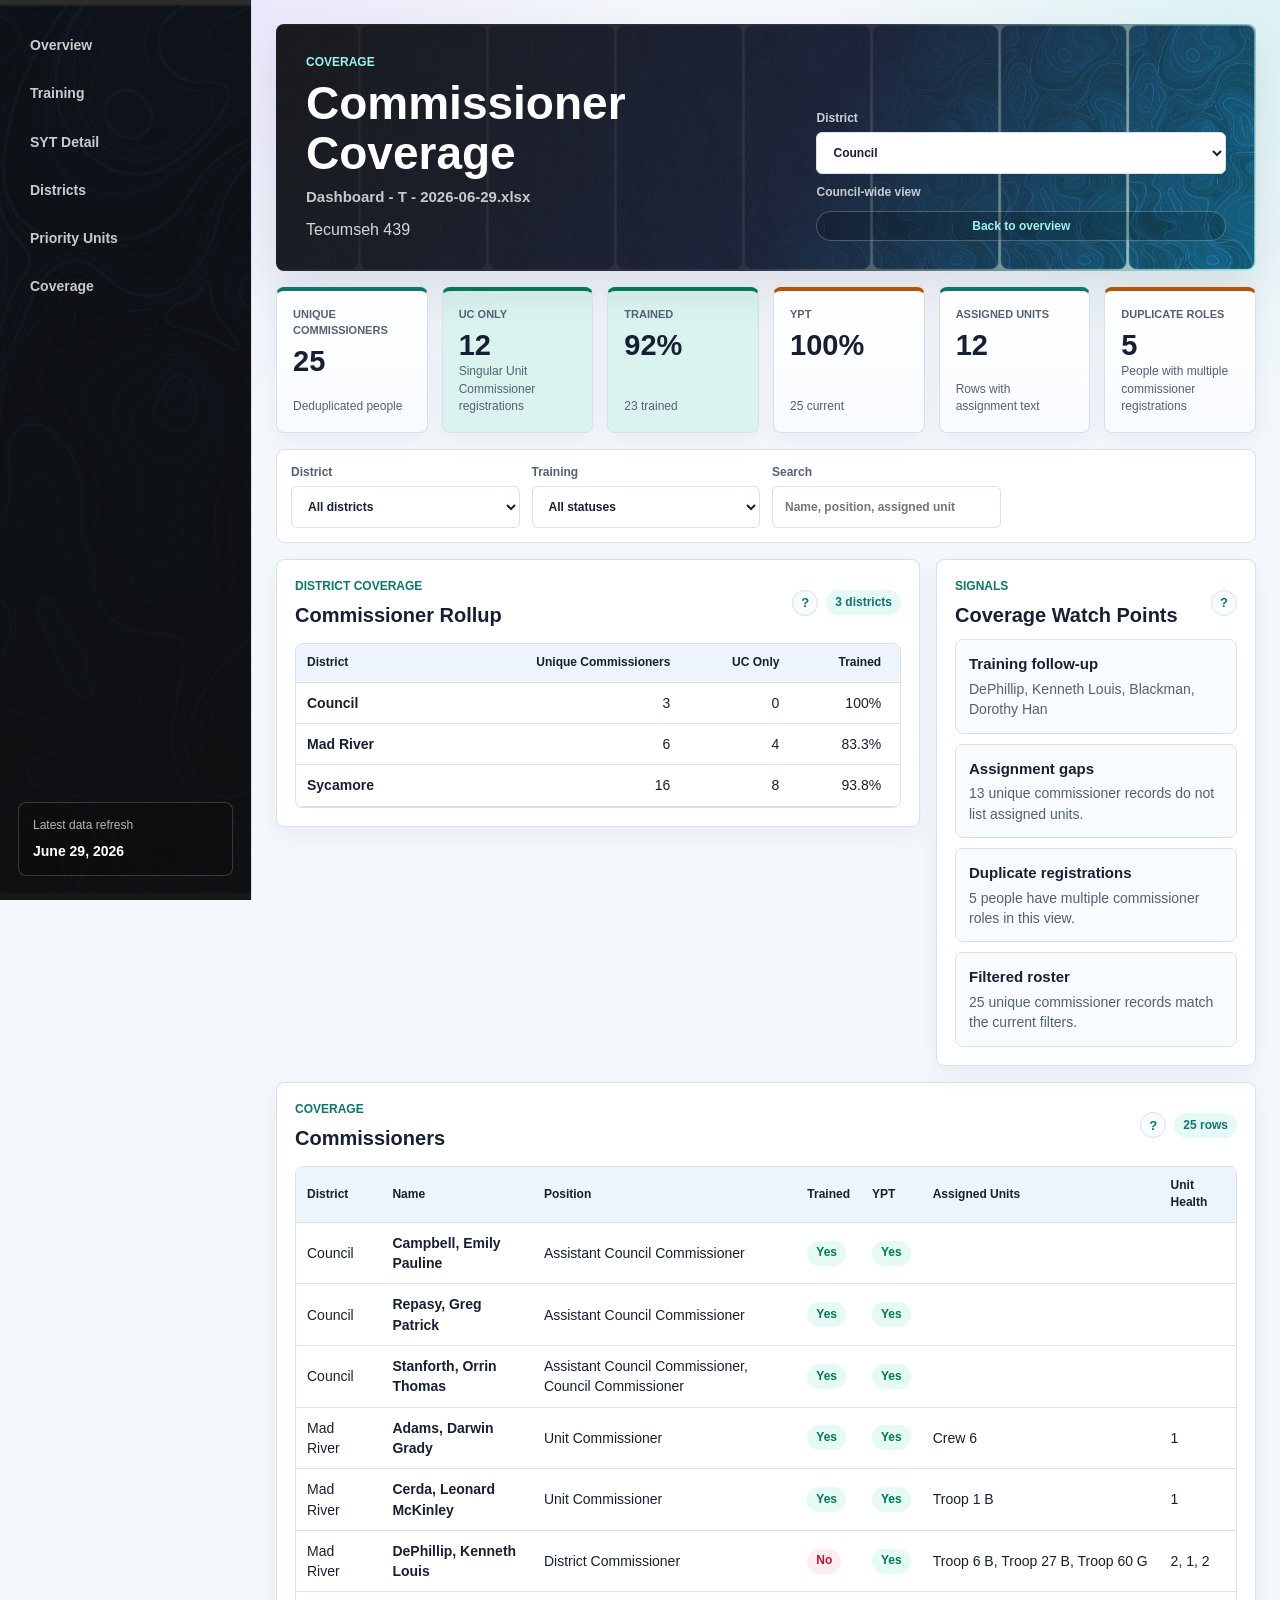
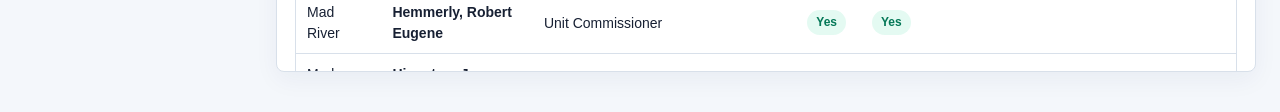
==== commit f2464797: "Polish training unit tables" ====
--- a/commissioners.html
+++ b/commissioners.html
@@ -4,7 +4,7 @@
   <meta charset="utf-8">
   <meta name="viewport" content="width=device-width, initial-scale=1">
   <title>Tecumseh 439 - Commissioner Coverage</title>
-  <link rel="stylesheet" href="assets/dashboard-20260702-district-filter-v4.css">
+  <link rel="stylesheet" href="assets/dashboard-20260702-district-filter-v5.css">
 </head>
 <body>
   <div class="app-shell">
--- a/assets/dashboard-20260702-district-filter-v5.css
+++ b/assets/dashboard-20260702-district-filter-v5.css
@@ -0,0 +1,46 @@
+
+:root{color-scheme:light dark;--blue-900:#dbeafe;--blue-700:#7dd3fc;--blue-500:#38bdf8;--cyan:#2dd4bf;--purple:#a78bfa;--orange:#f5a623;--red:#fb7185;--green:#34d399;--ink:#f8fafc;--muted:#a7b0c0;--line:#2b3345;--soft:#0f0f0f;--panel:#1a1a1a;--panel-2:#20222a;--control-bg:#101218;--track:#2b3345;--kpi-bg:linear-gradient(180deg,#20222a,#18191f);--table-head-bg:#111827;--table-head-ink:#fff;--row-hover:rgba(45,212,191,.08);--shadow:0 18px 42px rgba(0,0,0,.34)}
+@media (prefers-color-scheme:light){:root{--blue-900:#1e3a8a;--blue-700:#0369a1;--blue-500:#0284c7;--cyan:#0f766e;--purple:#7c3aed;--orange:#b45309;--red:#be123c;--green:#047857;--ink:#172033;--muted:#536174;--line:#d8e0ea;--soft:#f4f7fb;--panel:#fff;--panel-2:#f8fbff;--control-bg:#fff;--track:#d9e4ef;--kpi-bg:linear-gradient(180deg,#fff,#f8fbff);--table-head-bg:#edf4fb;--table-head-ink:#172033;--row-hover:rgba(15,118,110,.08);--shadow:0 18px 42px rgba(43,56,80,.12)}}
+*{box-sizing:border-box}html{scroll-behavior:smooth}body{margin:0;overflow-x:hidden;background:radial-gradient(circle at top right,rgba(45,212,191,.12),transparent 28rem),radial-gradient(circle at 18% 0,rgba(167,139,250,.14),transparent 26rem),var(--soft);color:var(--ink);font-family:Aptos,"Segoe UI",-apple-system,BlinkMacSystemFont,sans-serif;font-size:14px;line-height:1.45}button,input,select{font:inherit}.app-shell{min-height:100vh;display:grid;grid-template-columns:252px minmax(0,1fr)}.sidebar{position:sticky;top:0;height:100vh;display:flex;flex-direction:column;gap:28px;padding:24px 18px;color:#fff;background:linear-gradient(rgba(15,15,15,.88),rgba(15,15,15,.96)),url("topo-panel.png") center/cover;border-right:1px solid var(--line)}nav{display:grid;gap:6px}nav a{color:rgba(255,255,255,.78);text-decoration:none;border-radius:6px;padding:11px 12px;font-weight:650}nav a:hover,nav a.active{color:#fff;background:rgba(45,212,191,.16)}.sidebar-note{margin-top:auto;display:grid;gap:6px;padding:14px;border:1px solid rgba(255,255,255,.18);border-radius:8px;background:rgba(0,0,0,.16)}.sidebar-note span{color:rgba(255,255,255,.7);font-size:12px}main{min-width:0;padding:24px}.hero{display:flex;justify-content:space-between;gap:28px;align-items:end;padding:30px;min-height:220px;color:#fff;background:linear-gradient(120deg,rgba(26,26,26,.96),rgba(31,35,54,.92) 54%,rgba(45,212,191,.32)),url("topo-panel.png") right center/auto 100%;border-radius:8px;box-shadow:var(--shadow)}.eyebrow,.section-kicker{margin:0 0 8px;color:var(--cyan);font-size:12px;font-weight:800;letter-spacing:0;text-transform:uppercase}.hero .eyebrow{color:#9ff2ec}h1,h2,h3,p{margin-top:0}h1{margin-bottom:12px;max-width:720px;font-size:46px;line-height:1.08;font-weight:650;letter-spacing:0}.title-data-date{display:block;margin-top:8px;color:rgba(255,255,255,.76);font-size:15px;line-height:1.3;font-weight:700}h2{margin-bottom:0;font-size:20px;line-height:1.2}h3{margin:0 0 10px;font-size:16px}.lede{margin-bottom:0;max-width:680px;color:rgba(255,255,255,.82);font-size:16px}.hero-actions{width:min(460px,100%);display:grid;grid-template-columns:1fr;gap:10px}.control{display:grid;gap:5px;color:rgba(255,255,255,.78);font-size:12px;font-weight:700}select,input{min-width:0;height:42px;border:1px solid var(--line);border-radius:6px;padding:0 12px;color:var(--ink);background:var(--control-bg)}.kpi-grid,.training-kpis{display:grid;grid-template-columns:repeat(6,minmax(132px,1fr));gap:14px;margin:16px 0}.kpi,.panel,.mini-panel,.source-card,.council-card{background:var(--panel);border:1px solid var(--line);border-radius:8px;box-shadow:0 8px 24px rgba(8,43,97,.05)}.kpi{min-width:0;min-height:128px;padding:16px;display:grid;align-content:space-between;border-top:4px solid var(--blue-500);background:var(--kpi-bg)}.kpi.danger{border-top-color:var(--red)}.kpi.warning{border-top-color:var(--orange)}.kpi.good{border-top-color:var(--green)}.kpi.teal{border-top-color:var(--cyan)}.kpi-label,.kpi small{color:var(--muted);font-size:11px;font-weight:800;text-transform:uppercase}.kpi-value,.kpi strong{min-width:0;margin:8px 0 3px;color:var(--ink);font-size:29px;line-height:1;font-weight:680;font-variant-numeric:tabular-nums;overflow-wrap:anywhere}.kpi-sub,.kpi span{min-width:0;color:var(--muted);font-size:12px;overflow-wrap:anywhere}.dashboard-grid{min-width:0;display:grid;grid-template-columns:minmax(0,1.35fr) minmax(320px,.65fr);gap:16px;align-items:start}.focus-grid{min-width:0;display:grid;grid-template-columns:repeat(2,minmax(0,1fr));gap:16px}.panel{min-width:0;margin-bottom:16px;padding:18px;overflow:hidden}.panel-head{display:flex;justify-content:space-between;gap:16px;align-items:center;margin-bottom:16px}.panel-head.compact{margin-bottom:12px}.panel-actions{display:inline-flex;align-items:center;gap:8px;flex-wrap:wrap;justify-content:flex-end}.segmented{display:inline-flex;gap:4px;padding:4px;border:1px solid var(--line);border-radius:8px;background:var(--control-bg)}.segmented button{height:32px;border:0;border-radius:6px;padding:0 11px;color:var(--muted);background:transparent}.segmented button.active{color:#0f0f0f;background:var(--cyan)}.chart-list{display:grid;gap:9px}.chart-row,.bar-row{display:grid;grid-template-columns:minmax(132px,220px) minmax(120px,1fr) 82px;gap:12px;align-items:center}.chart-row strong,.bar-label{min-width:0;font-weight:700}.bar,.meter{height:14px;overflow:hidden;border-radius:999px;background:var(--track)}.bar span,.meter-fill{display:block;height:100%;min-width:2px;border-radius:inherit;background:linear-gradient(90deg,var(--purple),var(--cyan))}.signal-list{display:grid;gap:10px}.signal,.source-card,.mini-panel{border:1px solid var(--line);border-radius:8px;padding:13px;background:var(--panel-2);box-shadow:none}.signal strong,.source-card strong{display:block;margin-bottom:4px;color:var(--ink);font-size:15px}.signal p,.source-card p{margin:0;color:var(--muted)}.table-wrap{width:100%;max-width:100%;max-height:560px;overflow:auto;border:1px solid var(--line);border-radius:8px}table{width:100%;border-collapse:collapse;min-width:920px}th,td{padding:10px 11px;border-bottom:1px solid var(--line);text-align:left;vertical-align:middle}th{position:sticky;top:0;z-index:1;color:var(--table-head-ink);background:var(--table-head-bg);font-size:12px;font-weight:750;text-transform:none}tbody tr:hover{background:var(--row-hover)}.num{text-align:right;font-variant-numeric:tabular-nums}.status,.count-pill{display:inline-flex;align-items:center;justify-content:center;min-height:25px;border-radius:999px;padding:3px 9px;font-size:12px;font-weight:800;white-space:nowrap}.status.good,.good{color:var(--green);background:rgba(52,211,153,.13)}.status.warn,.warn{color:#fbbf24;background:rgba(245,166,35,.13)}.status.bad,.bad{color:var(--red);background:rgba(251,113,133,.13)}.count-pill{color:var(--cyan);background:rgba(45,212,191,.12)}.muted{color:var(--muted)}.training-grid{display:grid;grid-template-columns:repeat(3,minmax(0,1fr));gap:14px;margin:14px 0}.source p{overflow-wrap:anywhere}.index-page{max-width:1280px;margin:0 auto;padding:24px}.index-hero{padding:30px;color:#fff;background:linear-gradient(120deg,rgba(26,26,26,.96),rgba(31,35,54,.92) 54%,rgba(45,212,191,.32)),url("topo-panel.png") right center/auto 100%;border-radius:8px;box-shadow:var(--shadow)}.summary-strip{display:grid;grid-template-columns:repeat(3,1fr);gap:14px;margin:16px 0}.summary-strip article{padding:18px;background:var(--panel);border:1px solid var(--line);border-radius:8px}.summary-strip span{display:block;font-size:30px;font-weight:800}.council-grid{display:grid;grid-template-columns:repeat(auto-fill,minmax(250px,1fr));gap:14px}.council-card{display:grid;gap:8px;padding:16px;text-decoration:none}.council-card:hover{border-color:var(--cyan)}.council-card span{color:var(--muted)}@media(max-width:1180px){.kpi-grid,.training-kpis{grid-template-columns:repeat(3,minmax(0,1fr))}.dashboard-grid,.focus-grid,.training-grid{grid-template-columns:1fr}.hero{align-items:start;flex-direction:column}}@media(max-width:900px){.app-shell{grid-template-columns:1fr}.sidebar{position:relative;height:auto}.kpi-grid,.summary-strip,.training-kpis{grid-template-columns:1fr}.chart-row,.bar-row{grid-template-columns:1fr}.hero{padding:22px}h1{font-size:34px}main{padding:14px}}
+
+.help-tip{position:relative;display:inline-flex;align-items:center;justify-content:center;width:26px;height:26px;flex:0 0 auto;border:1px solid var(--line);border-radius:999px;color:var(--cyan);background:var(--panel-2);font-size:13px;font-weight:850;line-height:1;cursor:help}
+.help-tip:focus{outline:2px solid var(--cyan);outline-offset:2px}
+.help-bubble{position:absolute;right:0;top:calc(100% + 8px);z-index:20;width:min(320px,calc(100vw - 48px));padding:11px 12px;border:1px solid var(--line);border-radius:8px;color:var(--ink);background:var(--panel);box-shadow:var(--shadow);font-size:12px;font-weight:650;line-height:1.35;text-align:left;text-transform:none;visibility:hidden;opacity:0;transform:translateY(-3px);transition:opacity .12s ease,transform .12s ease,visibility .12s ease;white-space:normal}
+.help-bubble::before{content:"";position:absolute;right:8px;top:-6px;width:10px;height:10px;border-left:1px solid var(--line);border-top:1px solid var(--line);background:var(--panel);transform:rotate(45deg)}
+.help-tip:hover .help-bubble{visibility:visible;opacity:1;transform:translateY(0)}
+.detail-link{display:inline-flex;align-items:center;min-height:30px;border:1px solid var(--line);border-radius:999px;padding:4px 10px;color:var(--cyan);background:var(--panel-2);font-size:12px;font-weight:800;text-decoration:none;white-space:nowrap}
+.detail-link:hover{text-decoration:underline}
+.hero-link{justify-content:center;color:#9ff2ec;background:rgba(0,0,0,.18);border-color:rgba(255,255,255,.24)}
+.filter-note{margin:0;color:rgba(255,255,255,.76);font-size:12px;font-weight:750}
+.detail-table{max-height:calc(100vh - 310px)}
+.detail-toolbar{display:grid;grid-template-columns:repeat(4,minmax(160px,1fr));gap:12px;margin:16px 0;padding:14px;background:var(--panel);border:1px solid var(--line);border-radius:8px}
+.detail-toolbar .control{color:var(--muted)}
+.detail-toolbar .search{grid-column:auto/span 1}
+.syt-toolbar{grid-template-columns:repeat(5,minmax(150px,1fr))}
+.donut-card{min-height:245px;display:grid;align-items:center}
+.donut-layout{display:grid;gap:16px;justify-items:center}
+.donut-figure{position:relative;width:min(210px,100%);aspect-ratio:1}
+.donut-svg{display:block;width:100%;height:100%;transform:rotate(-90deg)}
+.donut-track,.donut-segment{fill:none;stroke-width:5.2}
+.donut-track{stroke:var(--track)}
+.donut-segment{stroke-linecap:round;transition:stroke-dasharray .2s ease,stroke-dashoffset .2s ease}
+.donut-segment.trained{stroke:var(--green)}
+.donut-segment.untrained{stroke:var(--red)}
+.donut-center{position:absolute;inset:24%;display:grid;align-content:center;justify-items:center;border-radius:999px;background:var(--panel-2);border:1px solid var(--line);text-align:center}
+.donut-center strong{color:var(--ink);font-size:28px;line-height:1;font-weight:780;font-variant-numeric:tabular-nums}
+.donut-center span{margin-top:4px;color:var(--muted);font-size:12px;font-weight:750;text-transform:uppercase}
+.donut-legend{width:100%;display:grid;gap:8px}
+.legend-row{display:grid;grid-template-columns:12px minmax(0,1fr) auto;gap:8px;align-items:center;color:var(--ink);font-weight:700}
+.legend-row strong{font-variant-numeric:tabular-nums}
+.legend-swatch{width:12px;height:12px;border-radius:999px}
+.legend-swatch.trained{background:var(--green)}
+.legend-swatch.untrained{background:var(--red)}
+.donut-legend p{margin:4px 0 0;color:var(--muted);font-size:12px}
+.bar-label{display:grid;gap:3px}
+.bar-label span,.subtle{display:block;color:var(--muted);font-size:11px;font-weight:650}
+.bar-value{font-variant-numeric:tabular-nums;text-align:right}
+.meter-fill.risk{background:linear-gradient(90deg,var(--red),var(--orange))}
+.meter-fill.good{background:linear-gradient(90deg,var(--green),var(--cyan))}
+.empty-state{padding:18px;color:var(--muted);text-align:center}
+.table-wrap.short{max-height:380px}
+@media(max-width:900px){.detail-toolbar,.syt-toolbar{grid-template-columns:1fr}}
